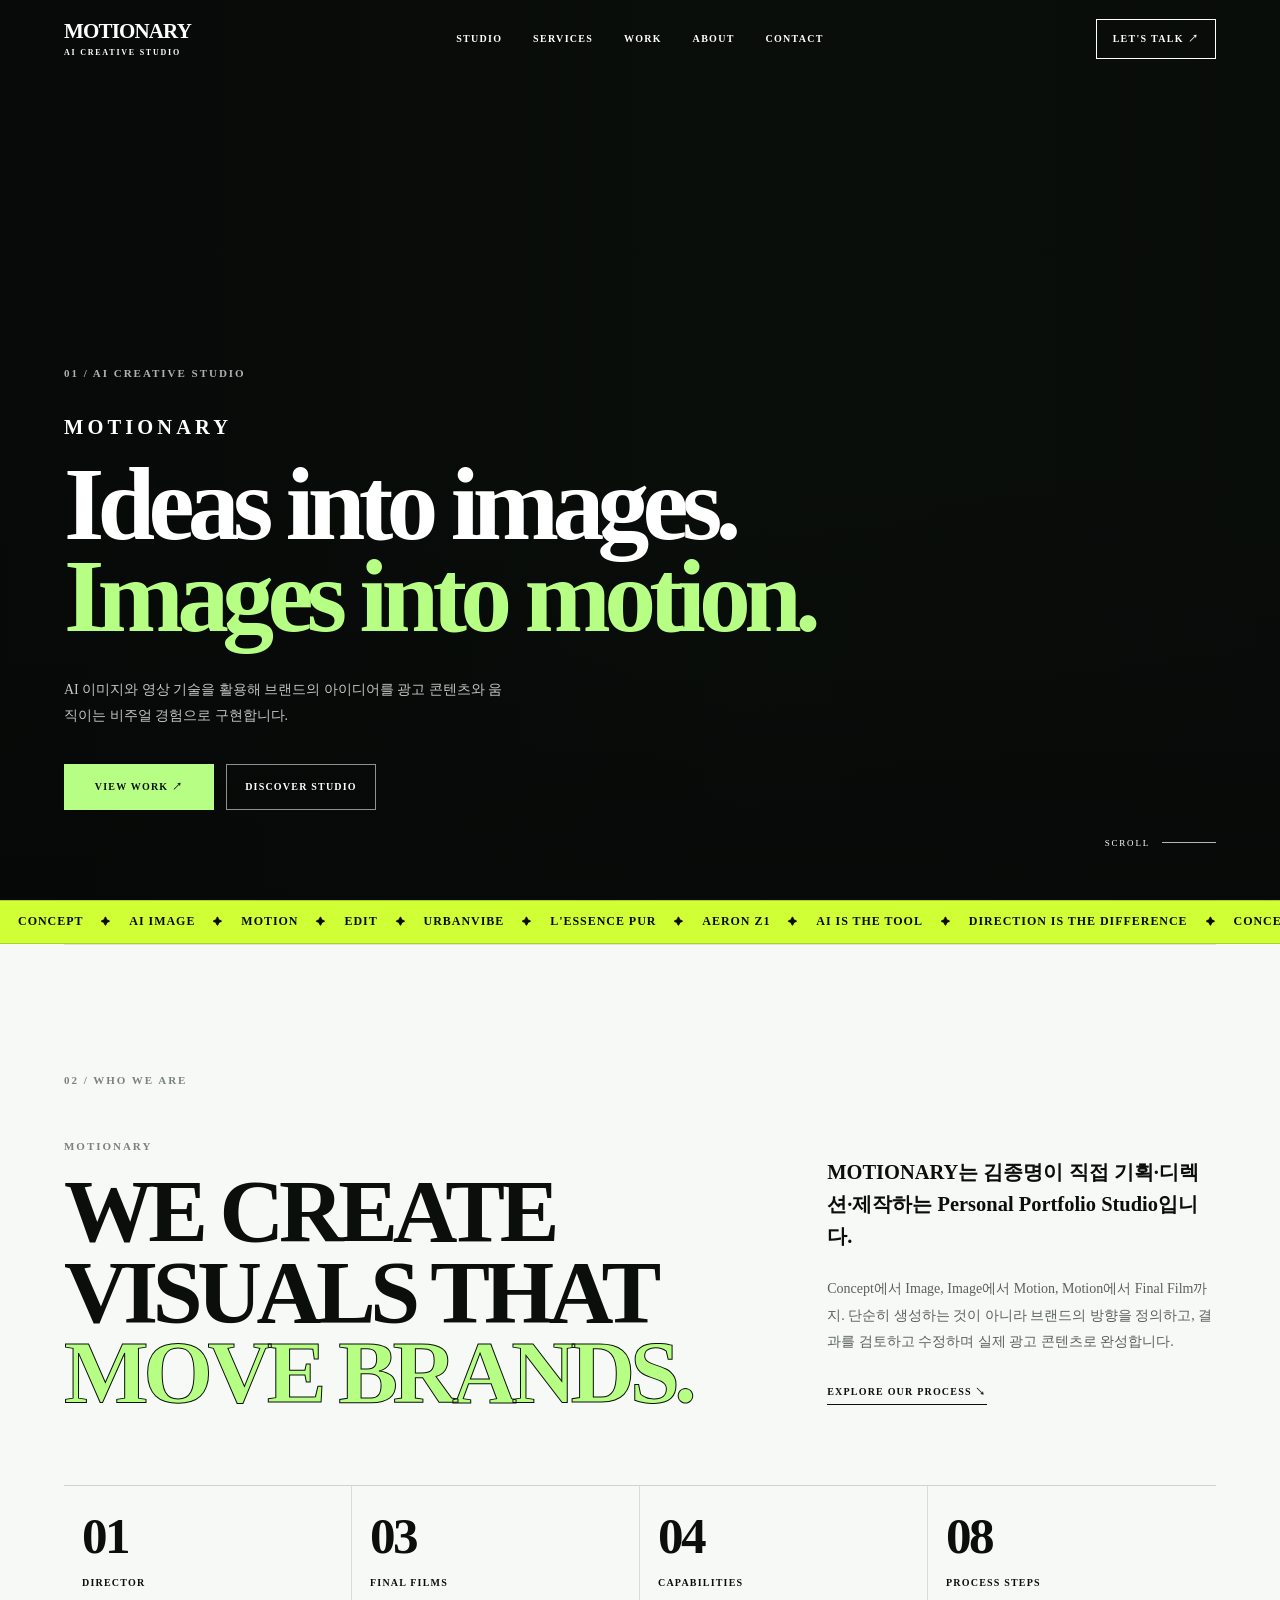
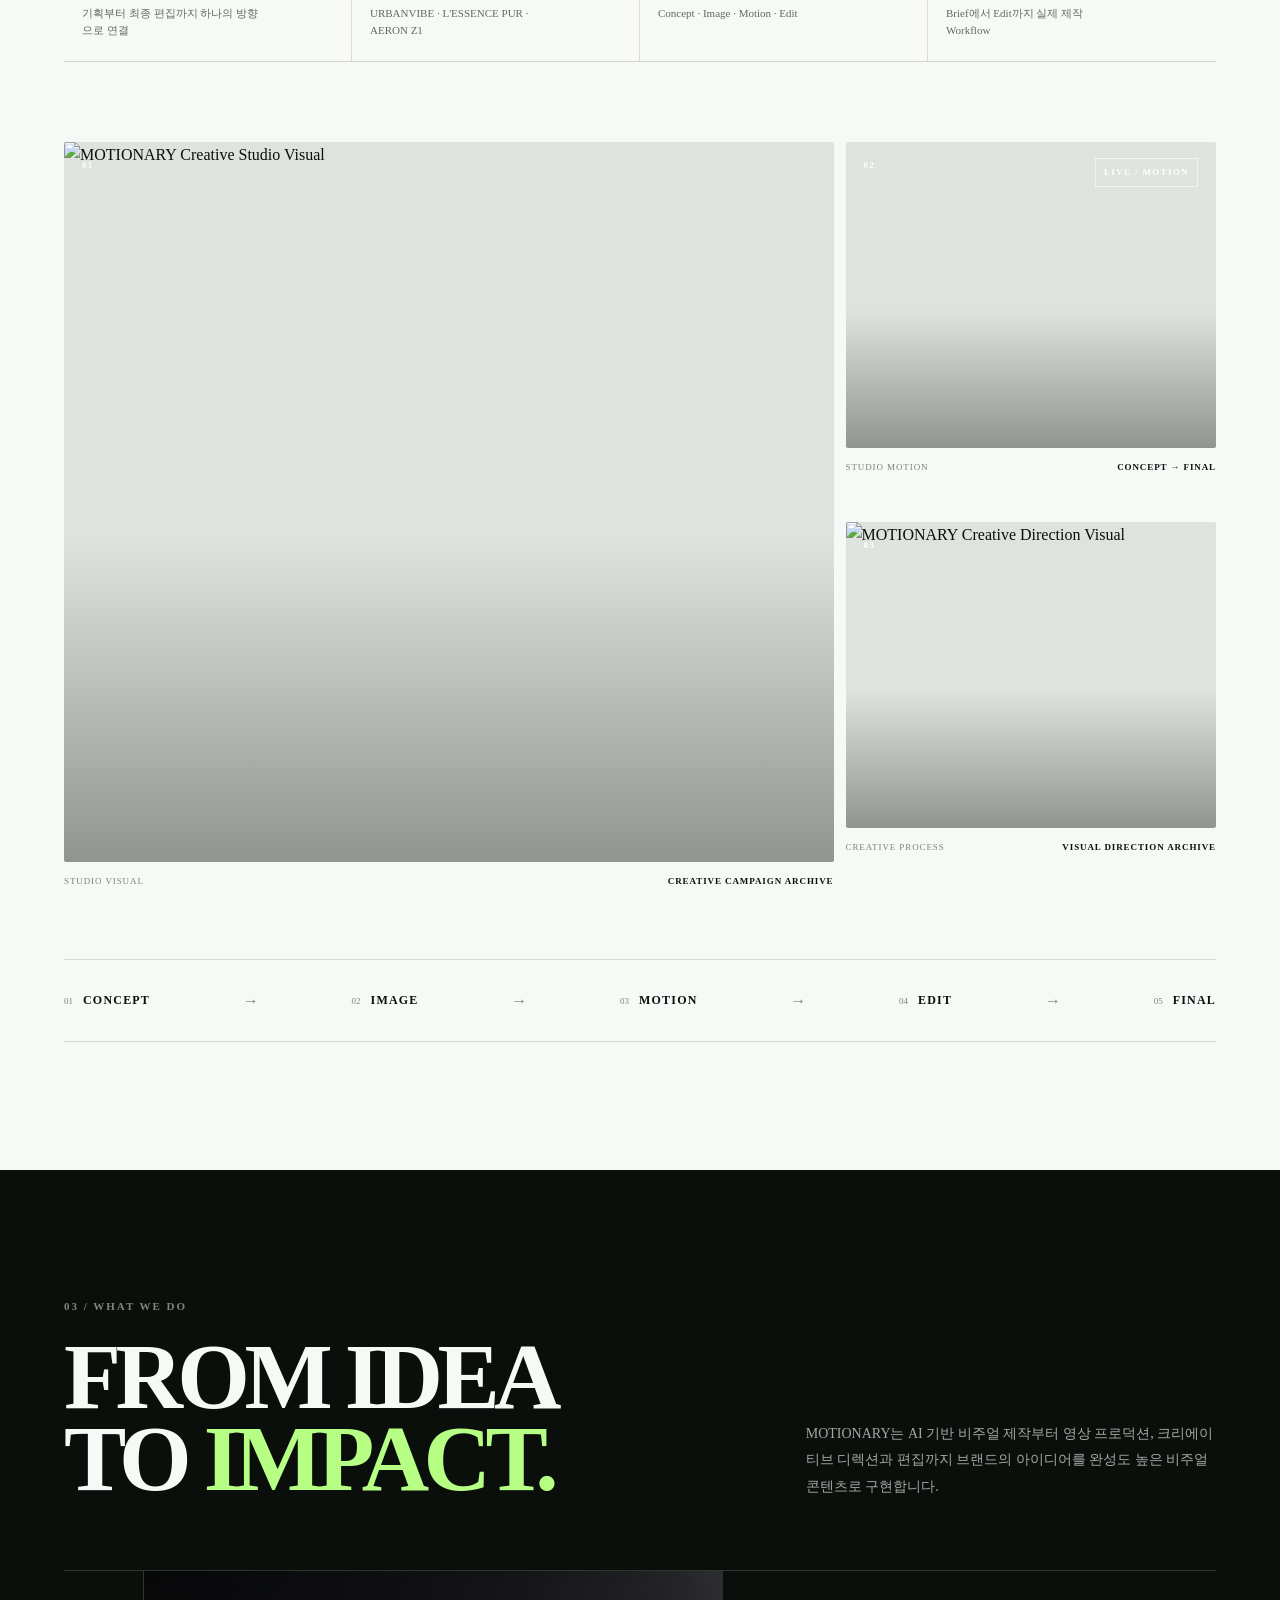
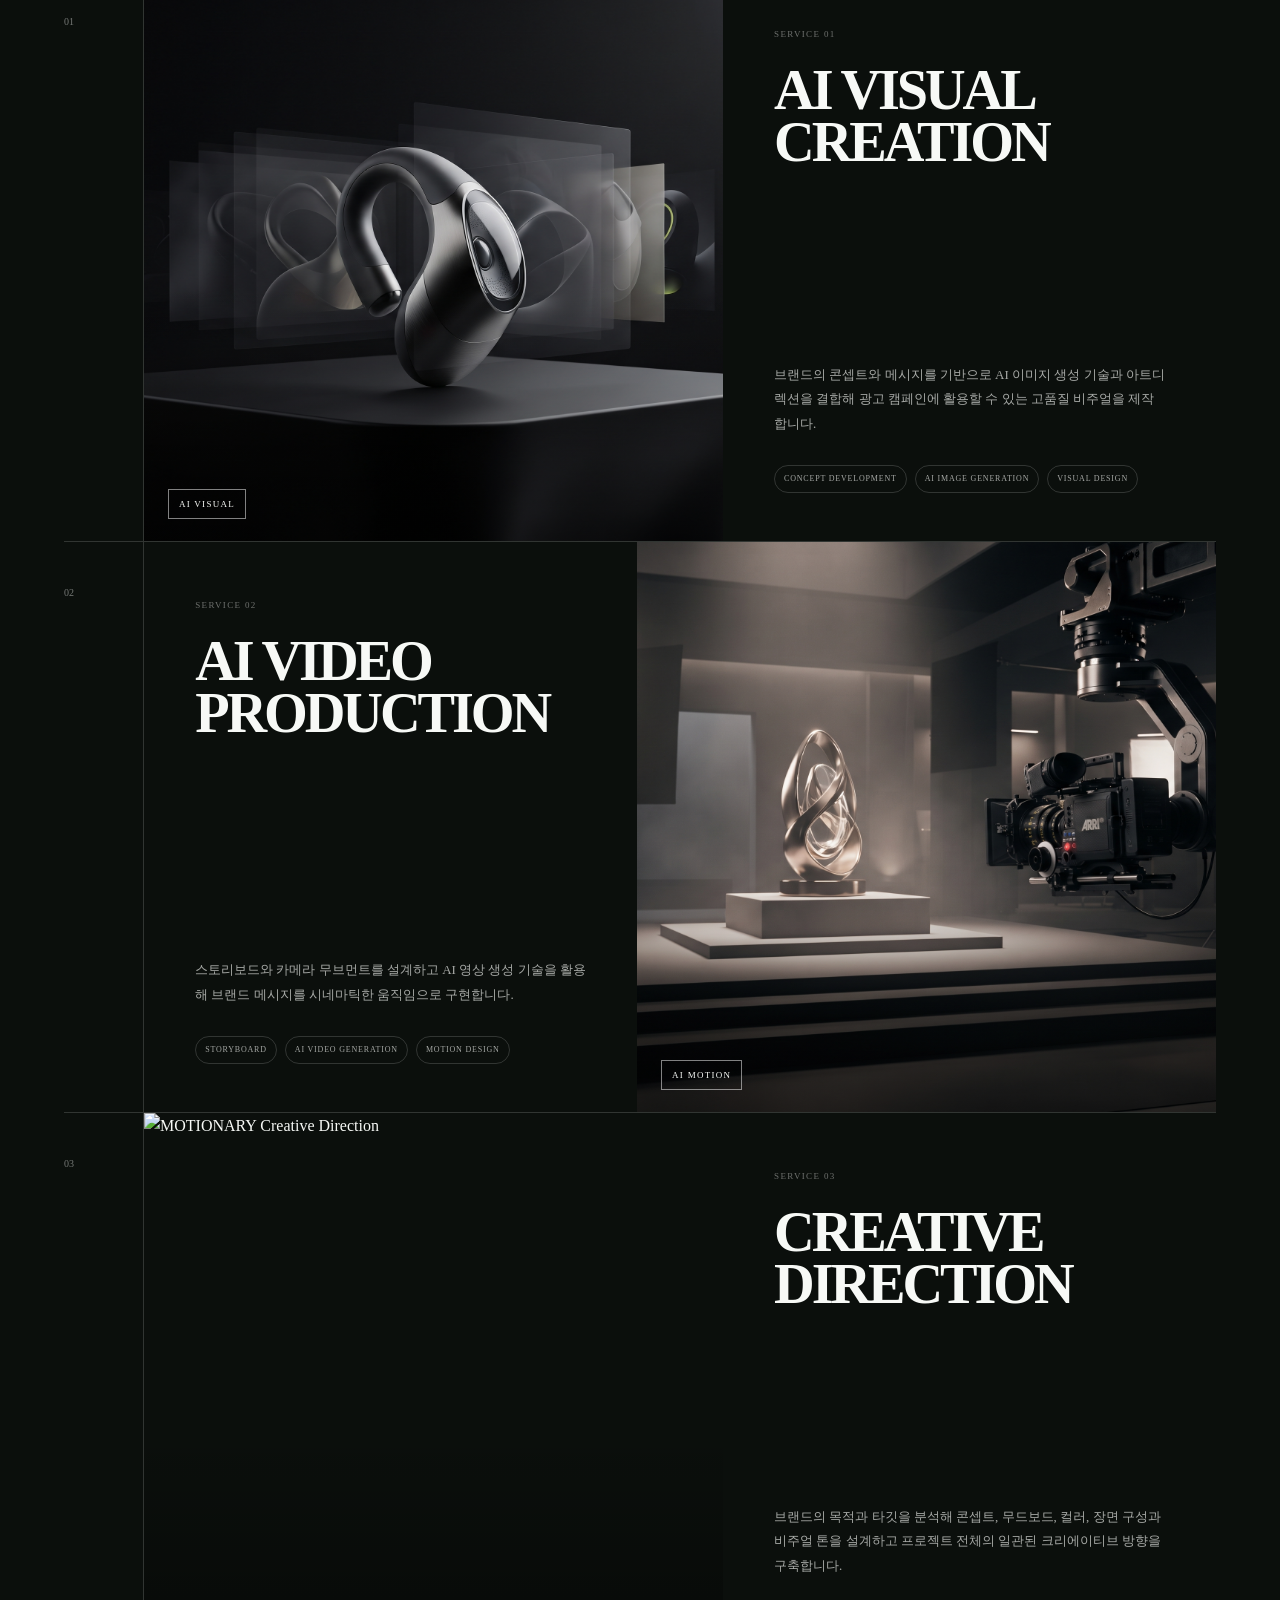
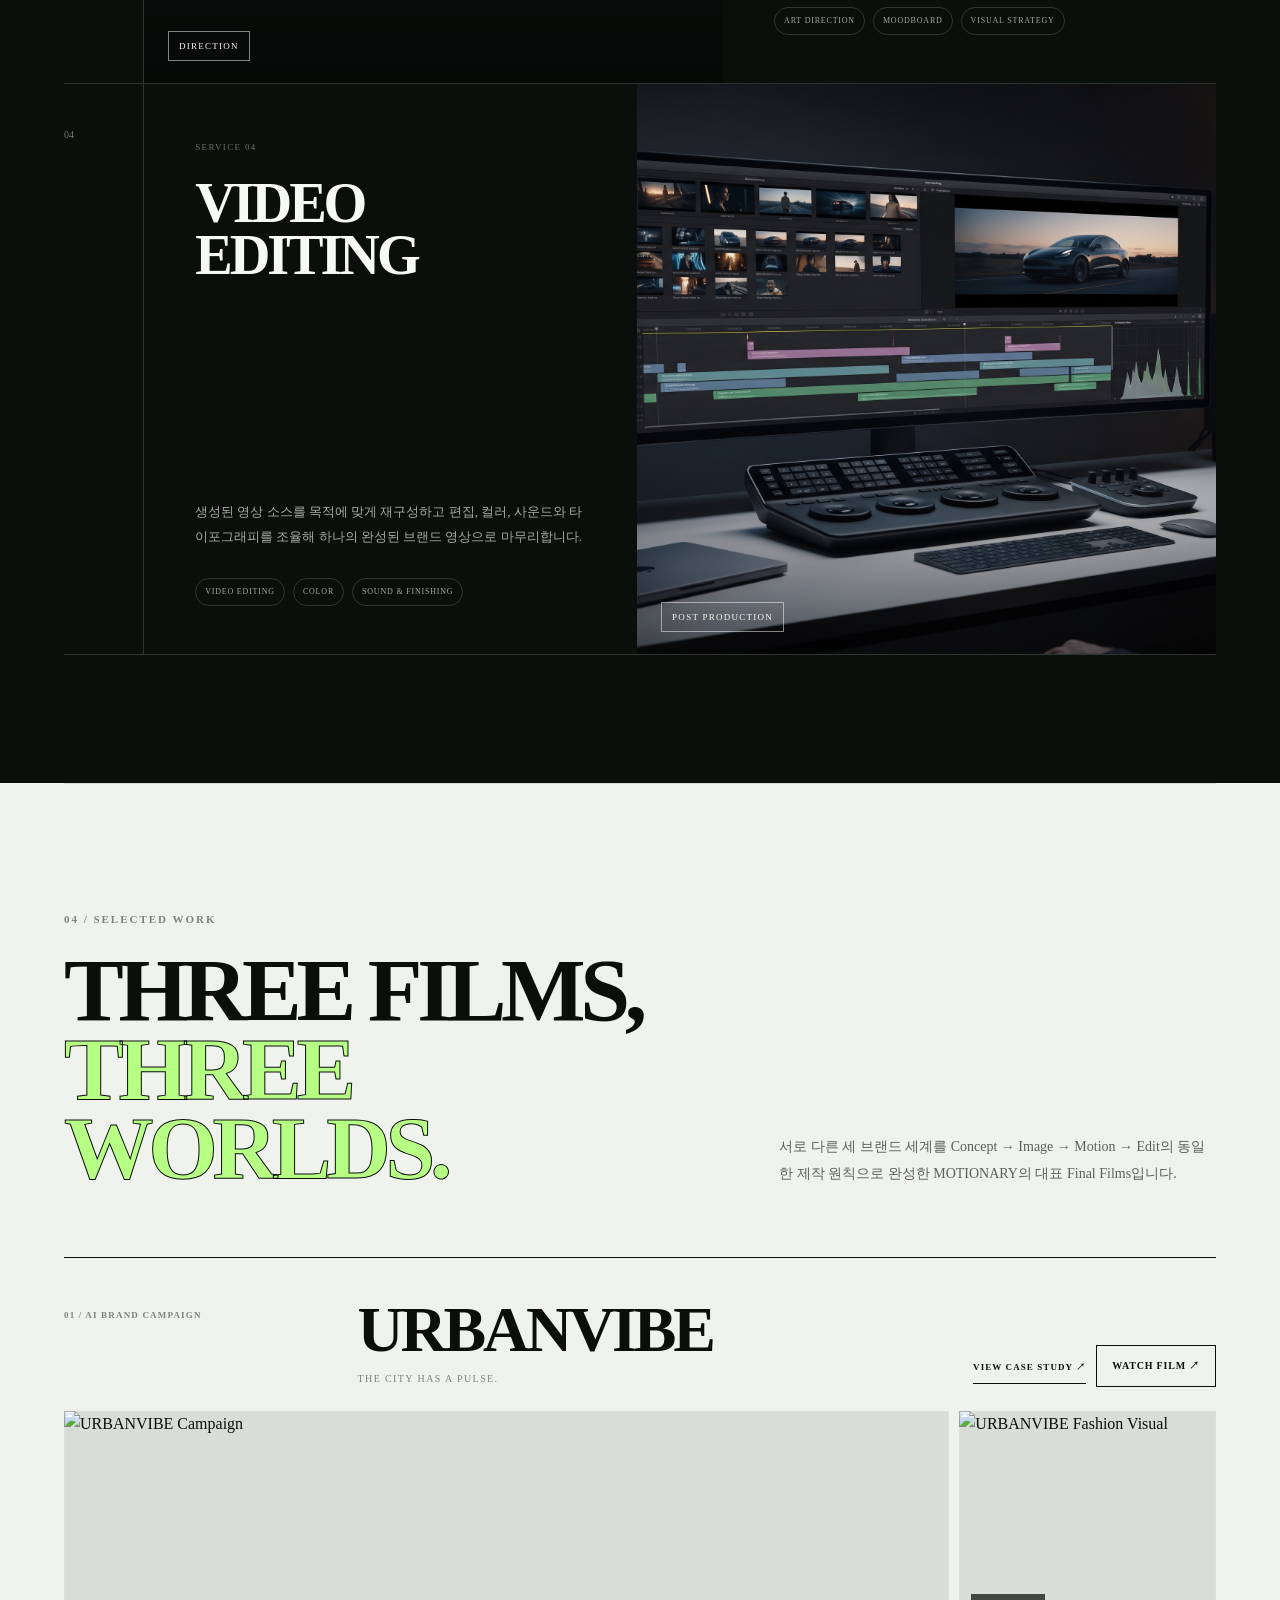
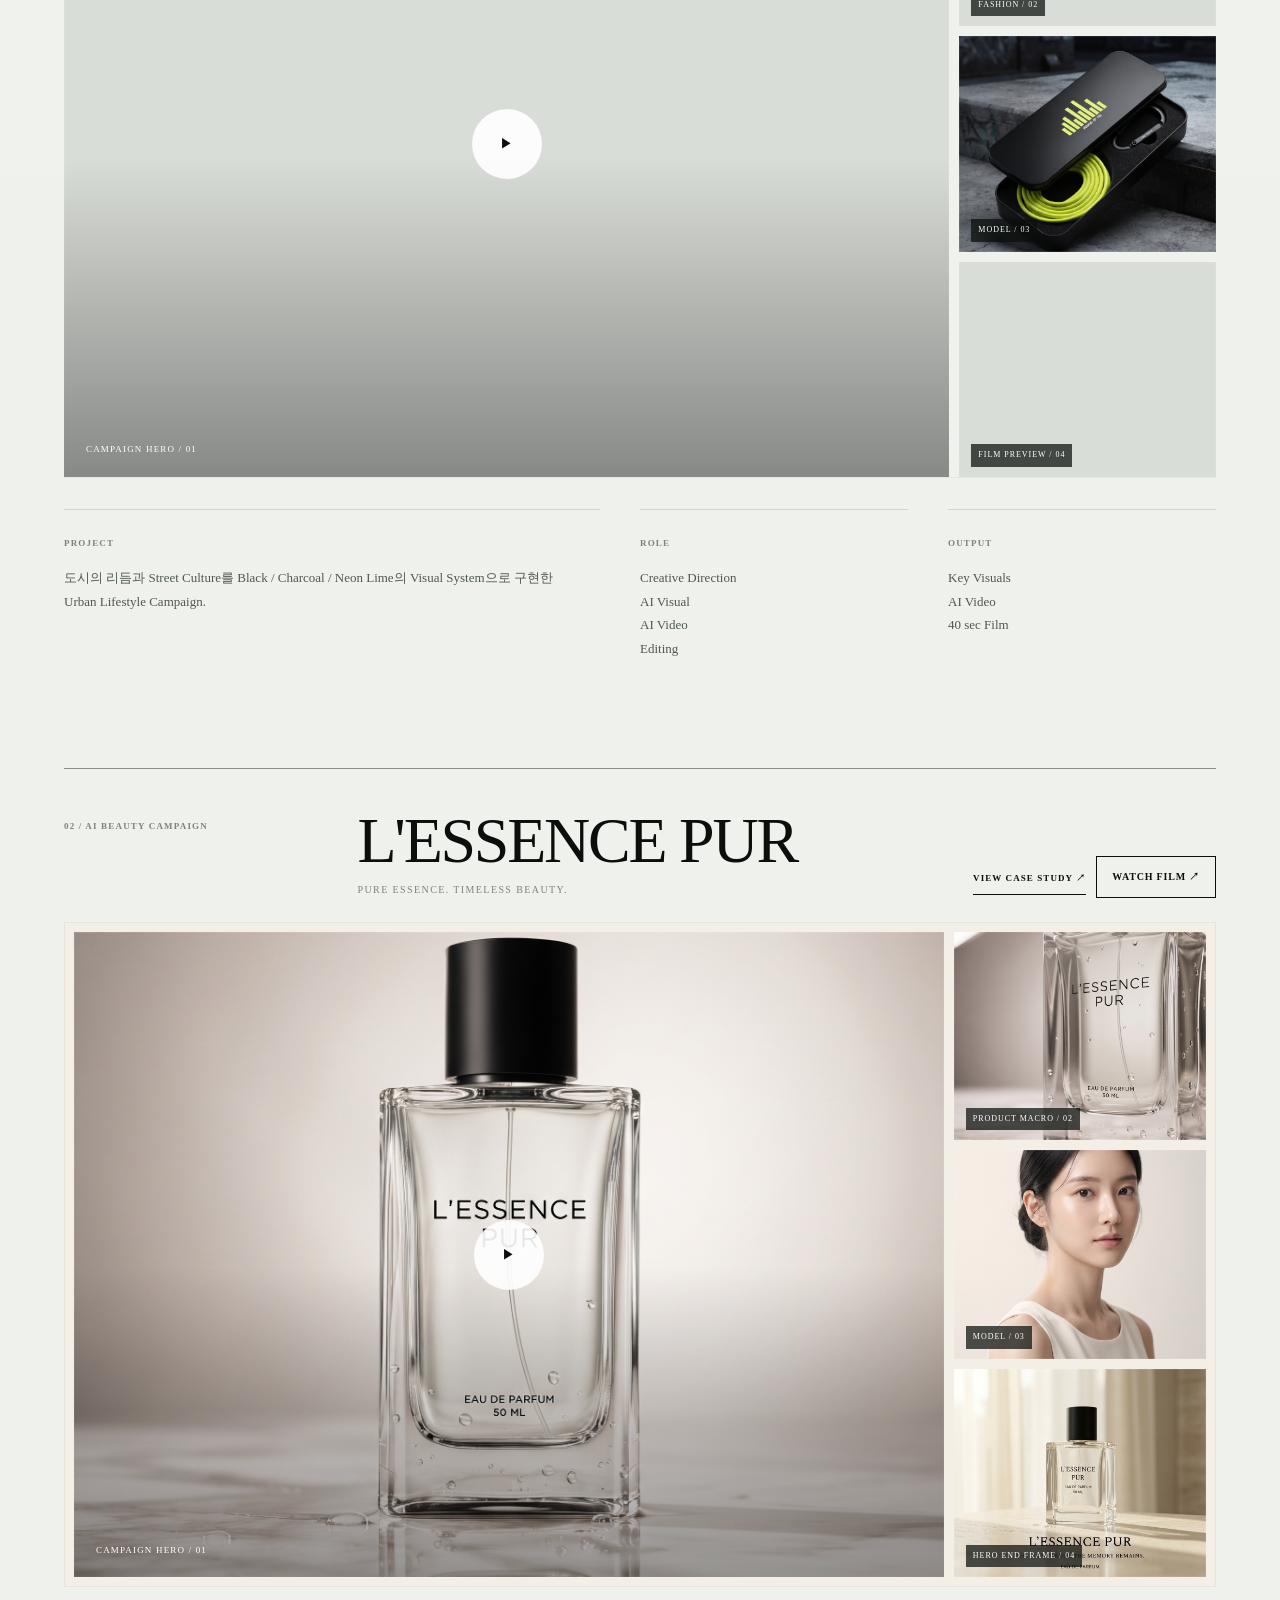
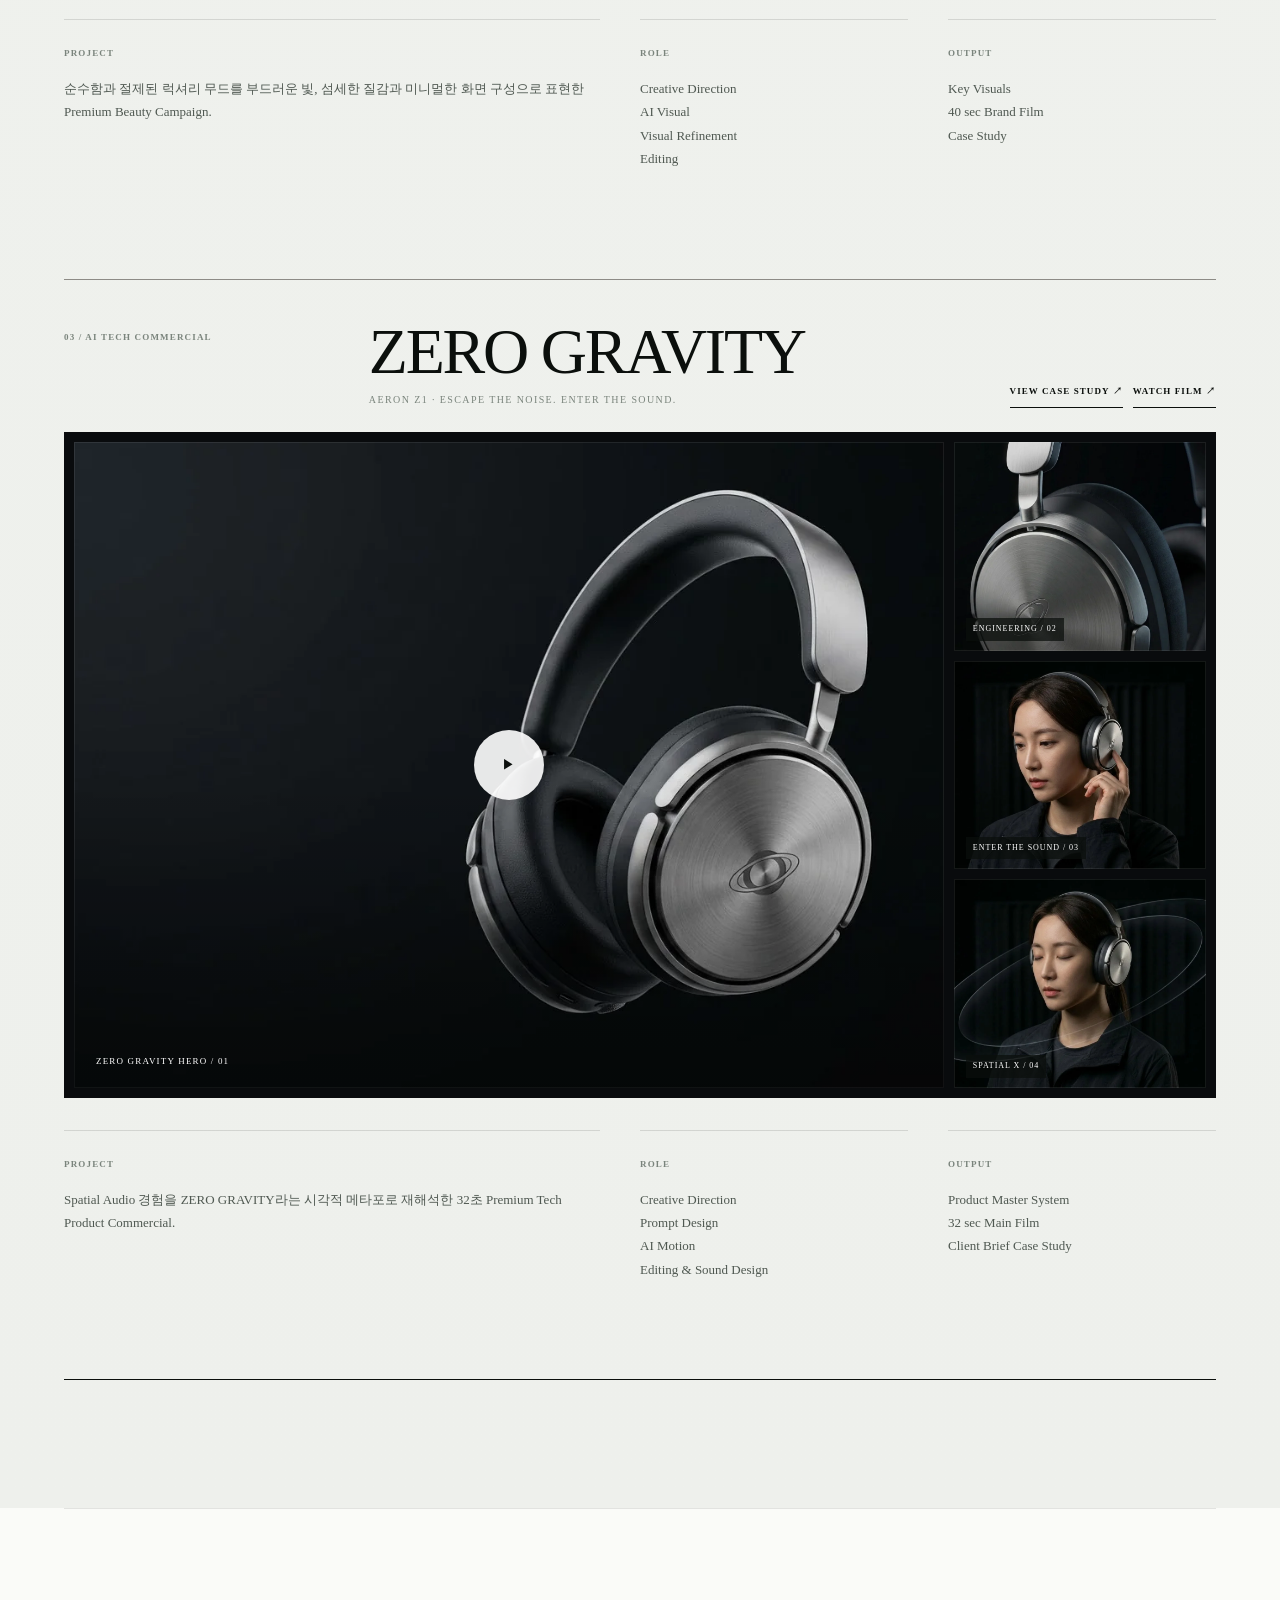
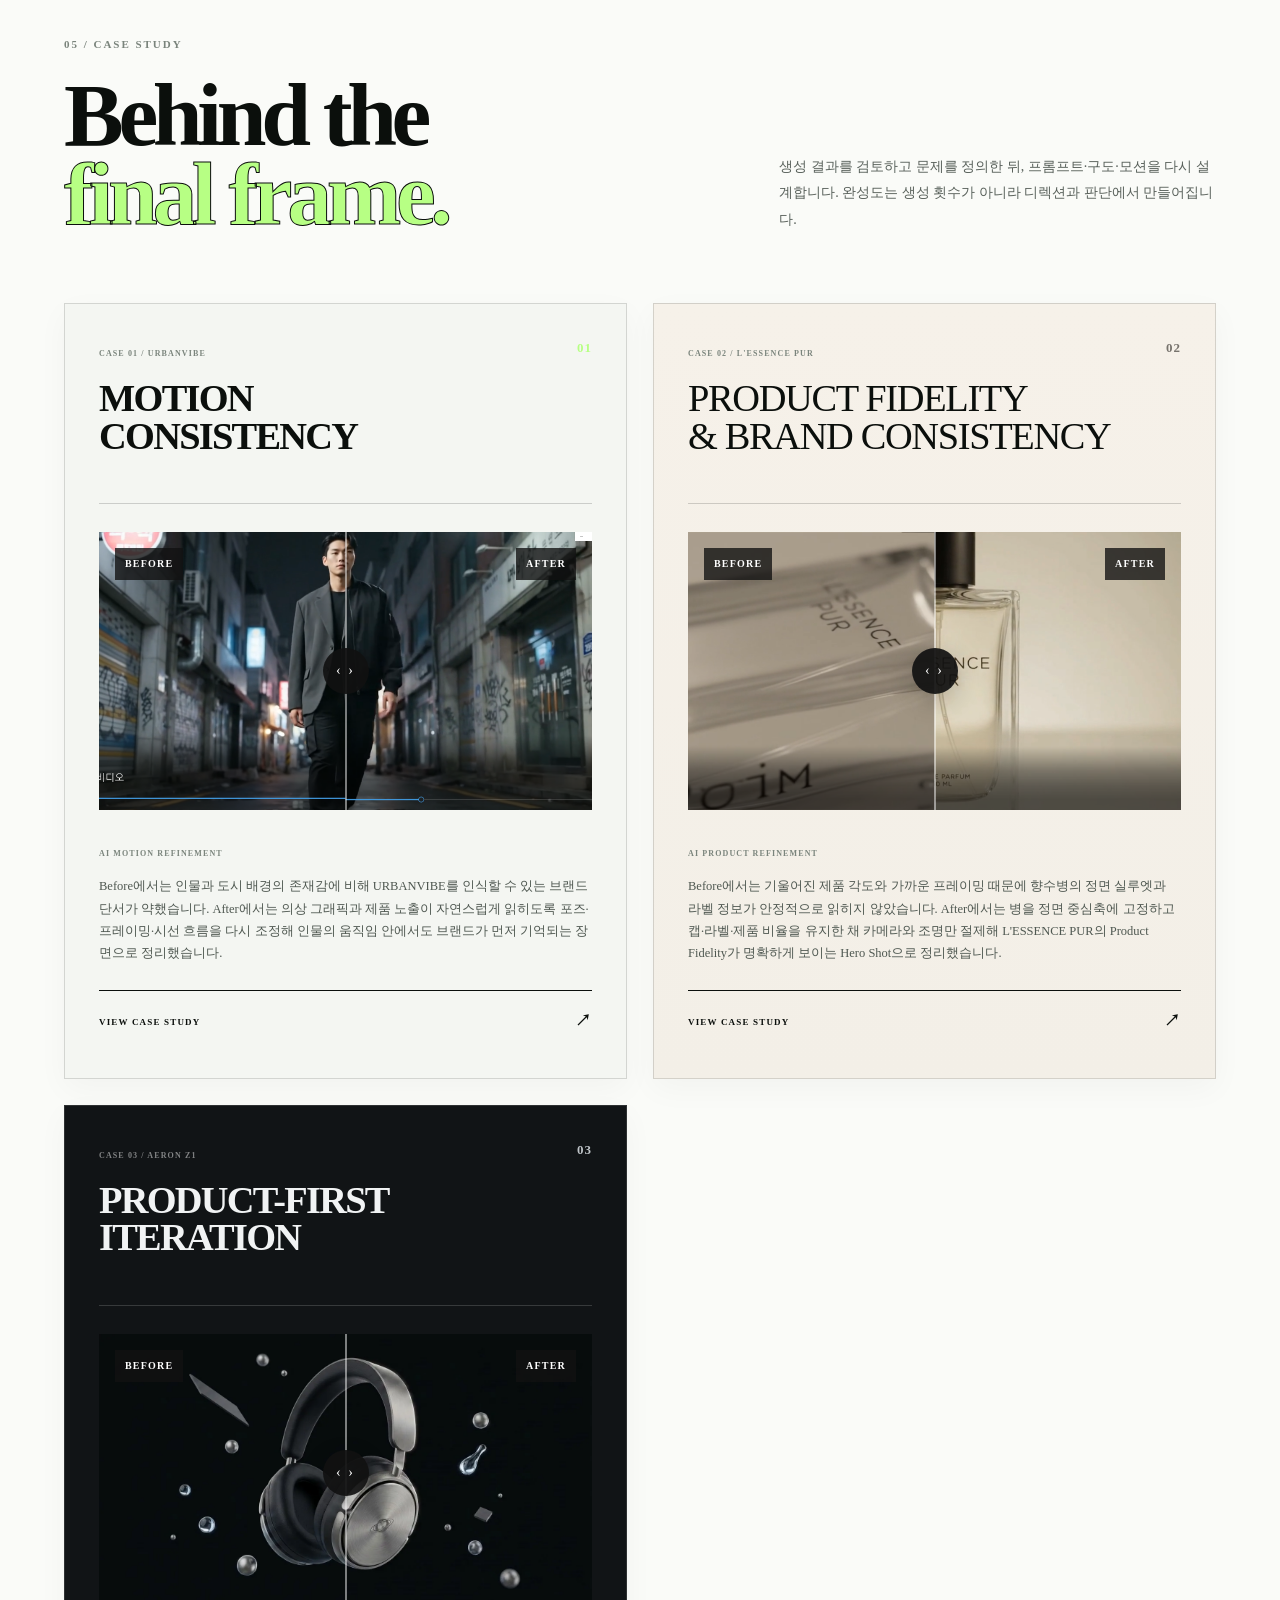
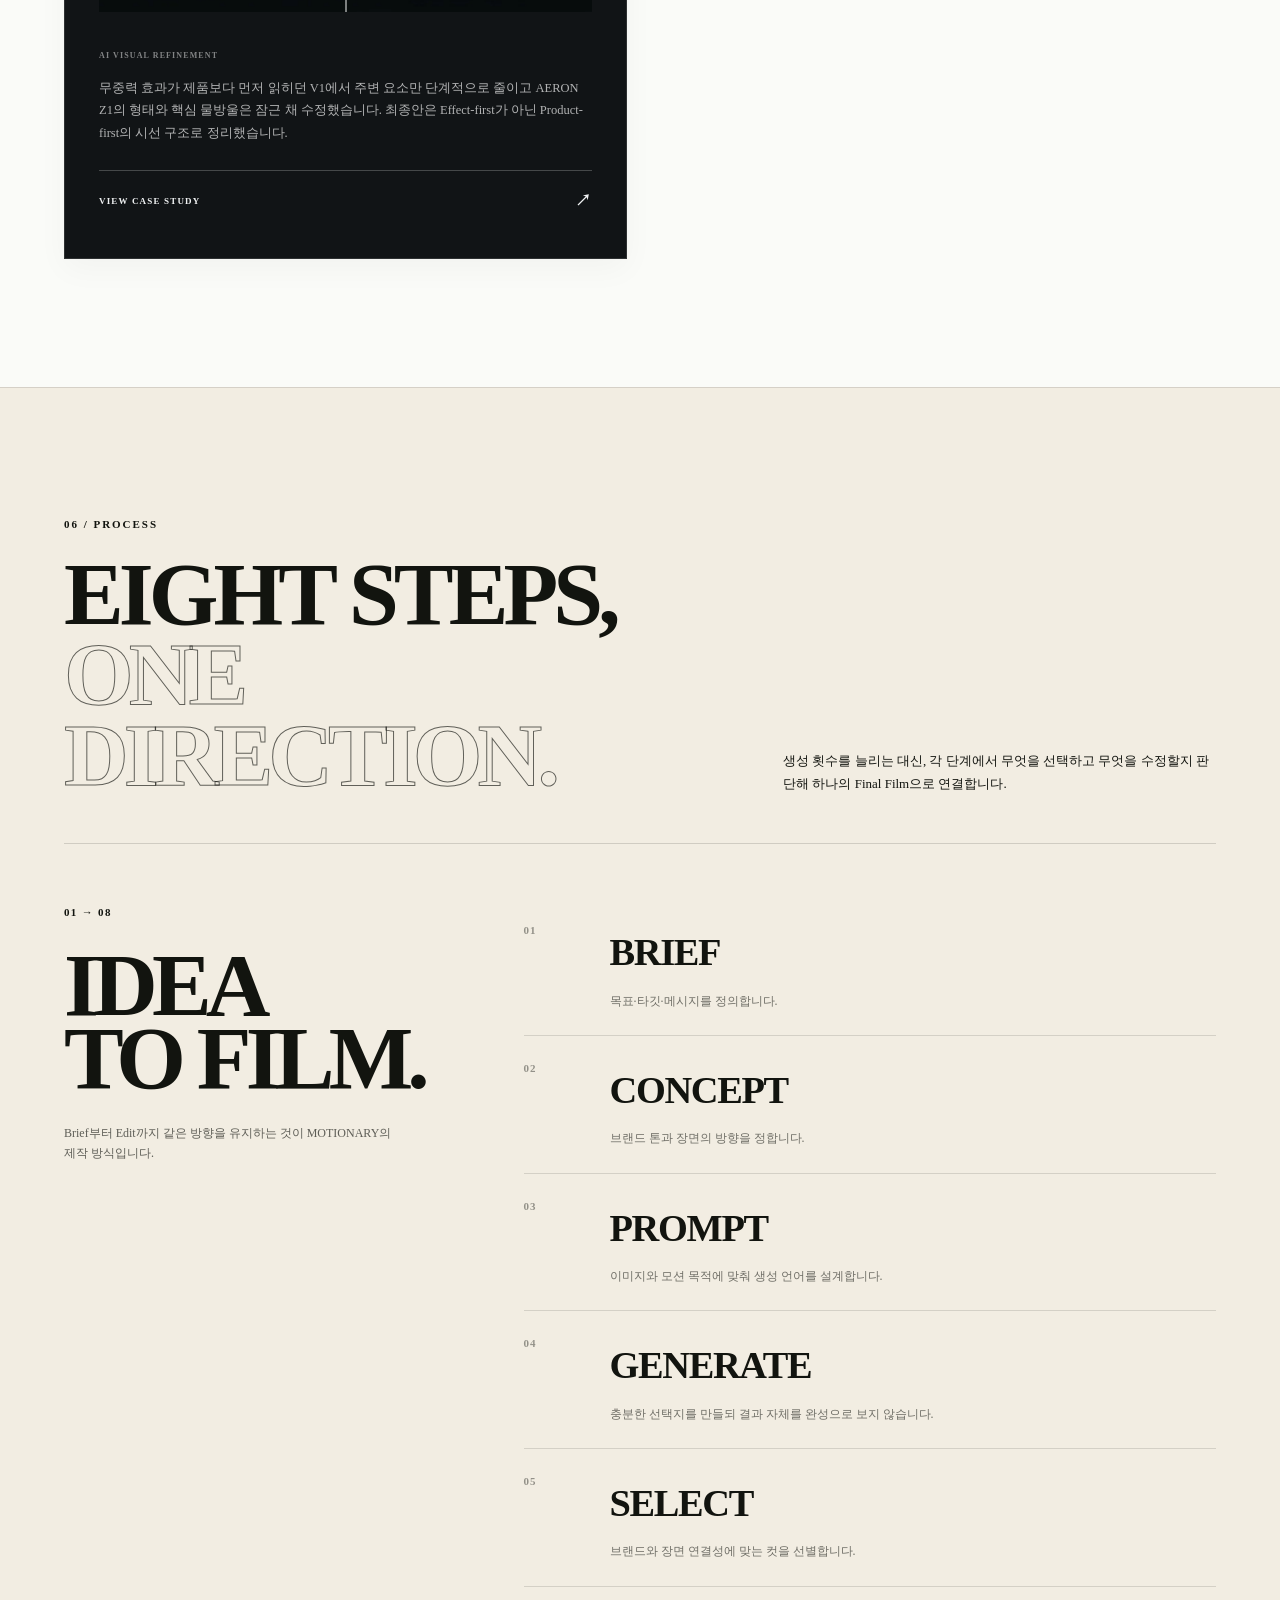
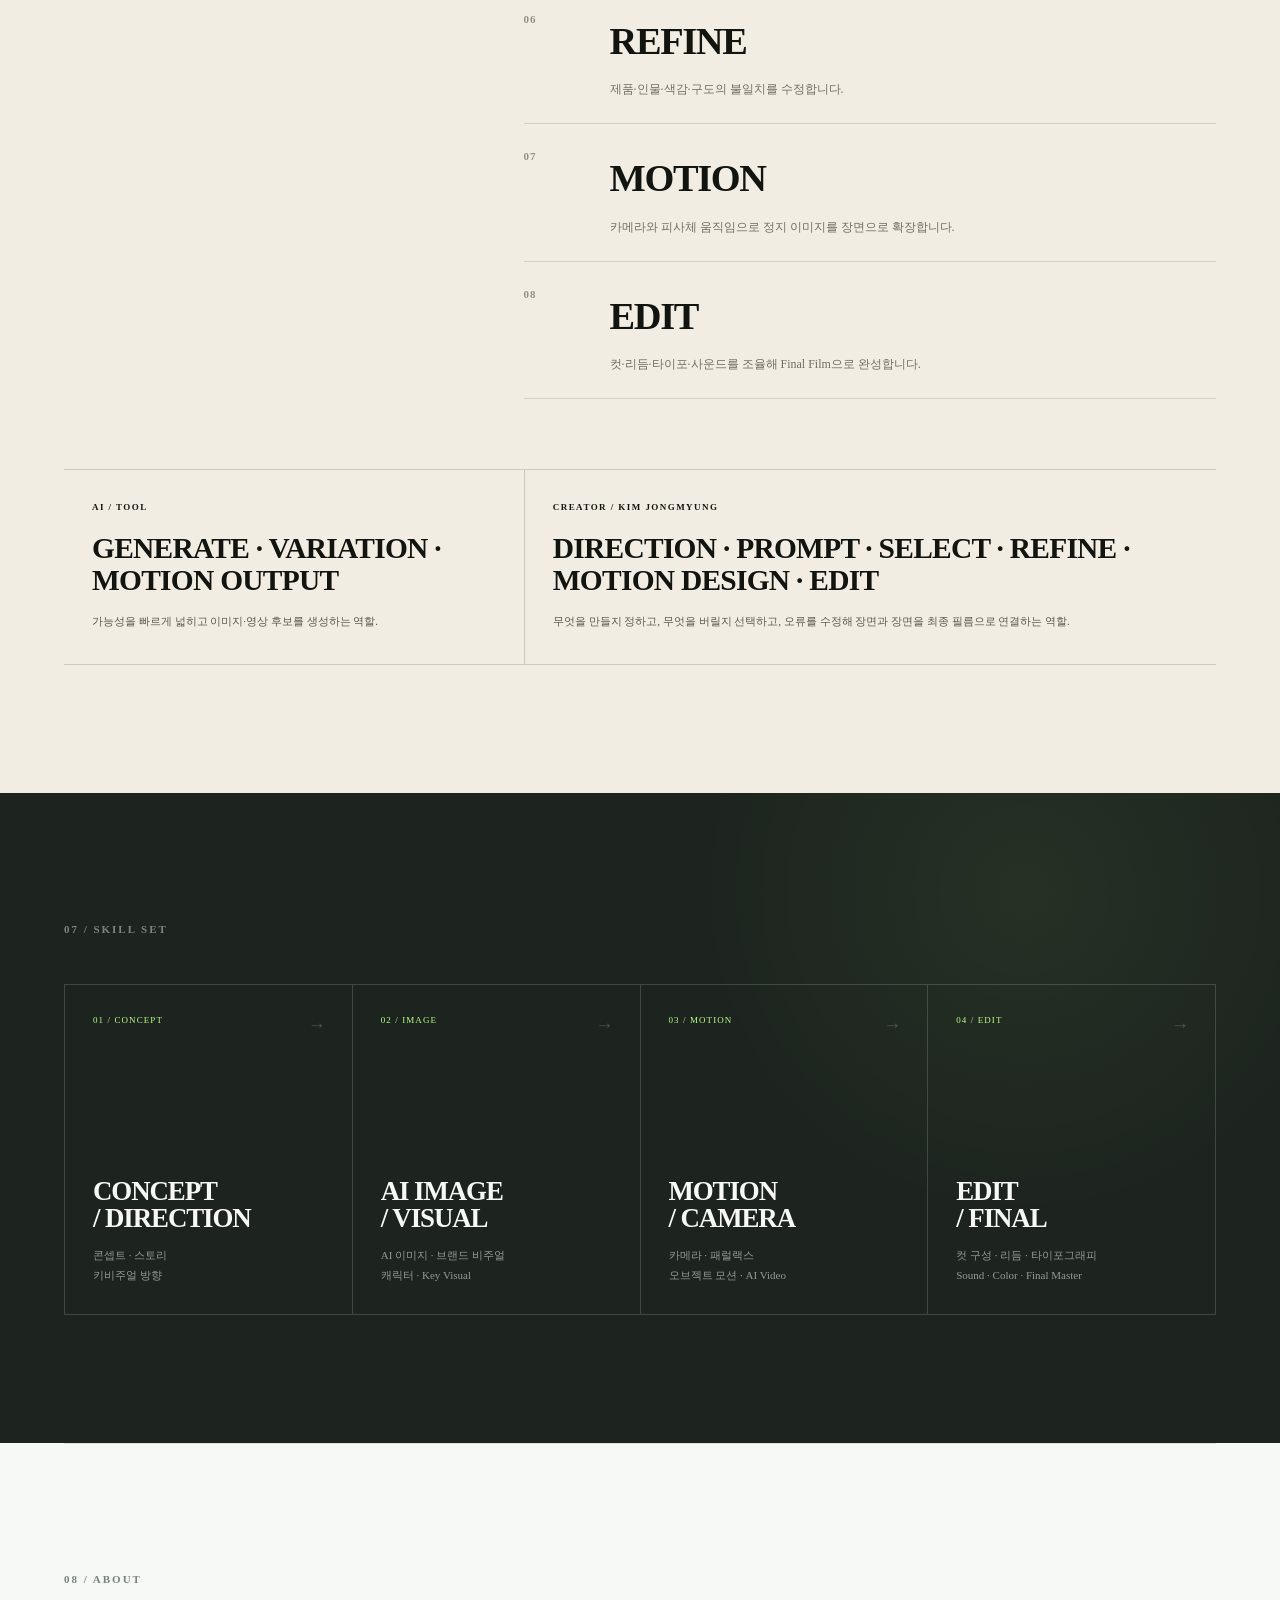
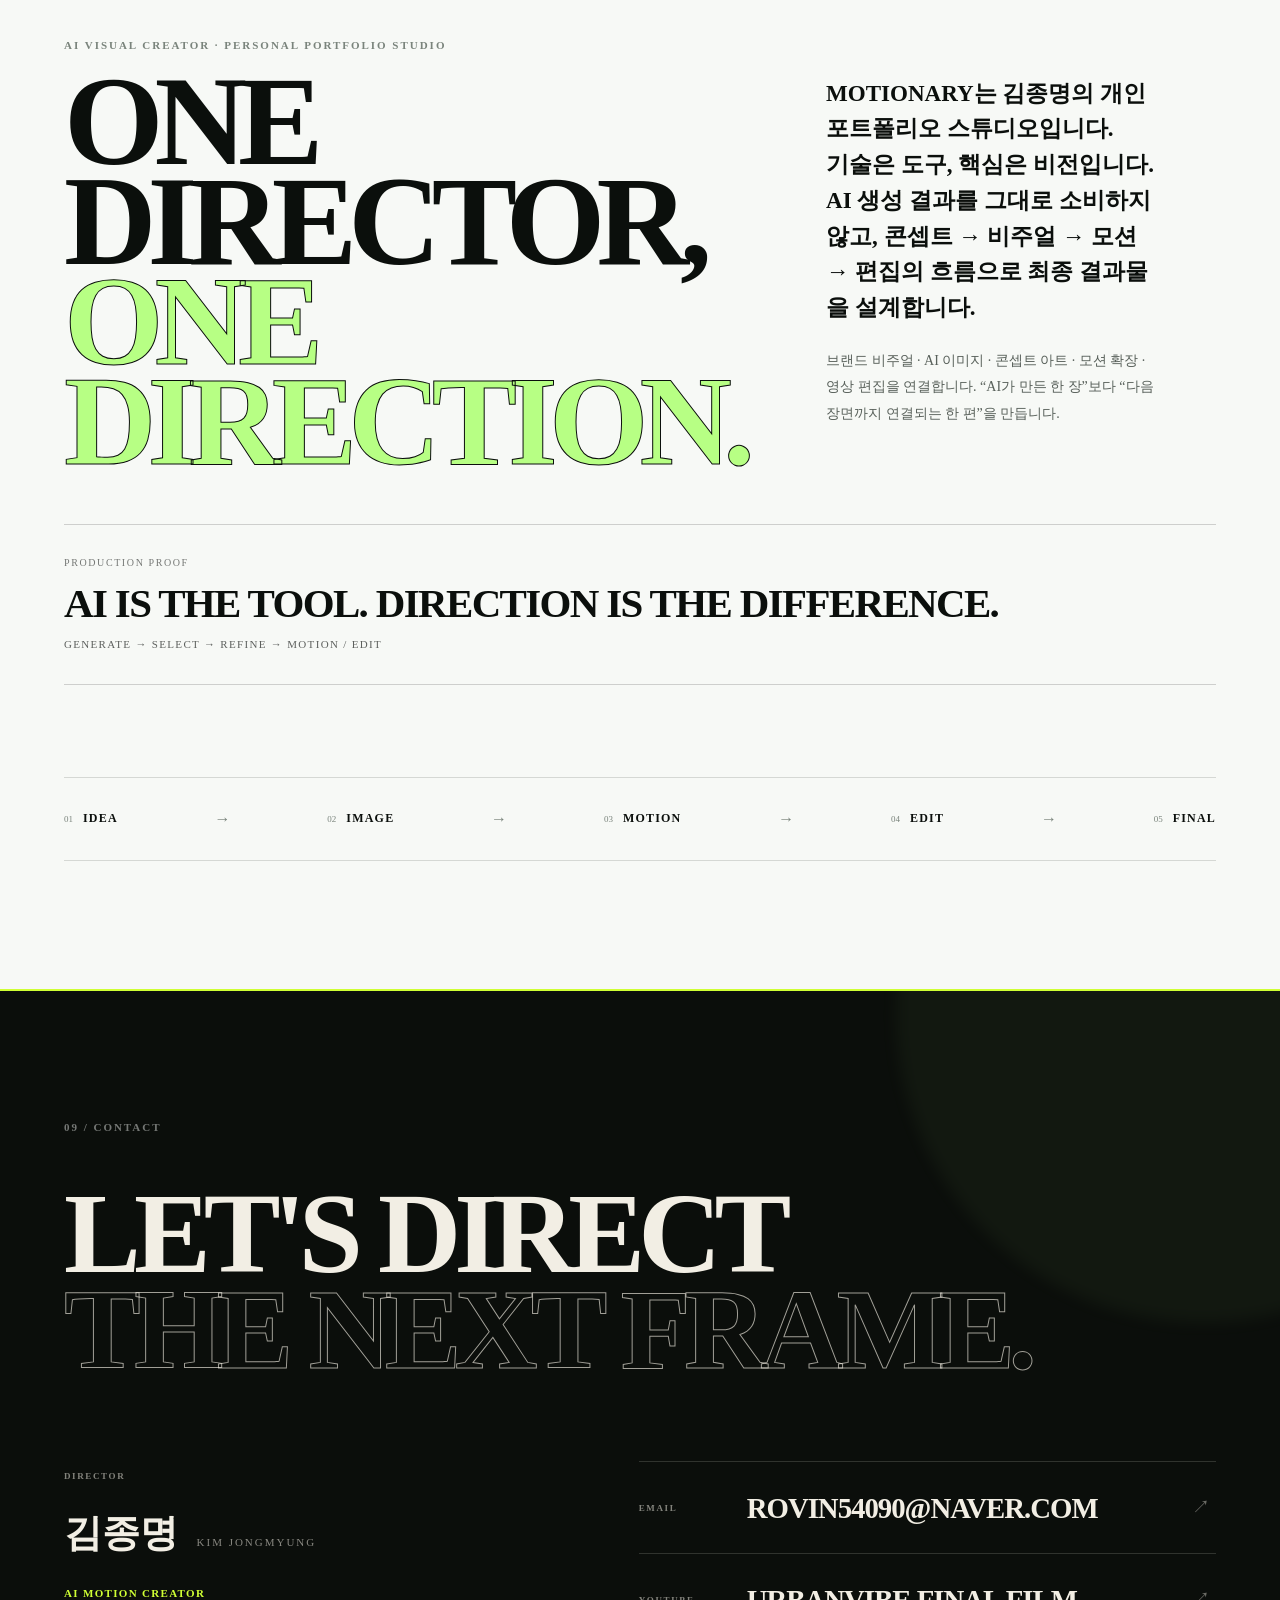
==== index.html @ 5ba82b08 "Add AERON Z1 case study to MOTIONARY" ====
<!DOCTYPE html>
<html lang="ko">

<head>
<script>document.documentElement.classList.add('js');</script>
    <meta charset="UTF-8">
    <meta name="viewport" content="width=device-width, initial-scale=1.0">

    <meta
        name="description"
        content="MOTIONARY AI Creative Studio — AI Visual, AI Video, Creative Direction and Video Editing."
    >

    <title>MOTIONARY | AI Creative Studio</title>

    <link rel="stylesheet" href="css/style.css">
</head>

<body>
<a class="skip-link" href="#selectedWork">본문 콘텐츠로 바로가기</a>


<!-- =========================================================
     HEADER
========================================================= -->

<header class="header" id="header">

    <div class="container header-inner">

        <a href="#home" class="logo">
            MOTIONARY
            <span>AI CREATIVE STUDIO</span>
        </a>


        <nav class="nav">

            <a href="#studio">STUDIO</a>
            <a href="#services">SERVICES</a>
            <a href="#projects">WORK</a>
            <a href="#about">ABOUT</a>
            <a href="#contact">CONTACT</a>

        </nav>


        <a
            href="mailto:rovin54090@naver.com"
            class="header-contact"
        >
            LET'S TALK ↗
        </a>

    </div>

</header>



<main>


<!-- =========================================================
     01 HERO
========================================================= -->

<section id="home" class="hero">

    <video
        class="hero-video"
        autoplay
        muted
        loop
        playsinline
        preload="auto"
    >

        <source
            src="videos/hero/hero-reel.mp4"
            type="video/mp4"
        >

    </video>


    <div class="hero-overlay"></div>


    <div class="container hero-content">

        <p class="section-number">
            01 / AI CREATIVE STUDIO
        </p>


        <h1>
            MOTIONARY
        </h1>


        <h2>
            Ideas into images.
            <br>

            <span>
                Images into motion.
            </span>
        </h2>


        <p class="hero-description">

            AI 이미지와 영상 기술을 활용해
            브랜드의 아이디어를 광고 콘텐츠와
            움직이는 비주얼 경험으로 구현합니다.

        </p>


        <div class="hero-buttons">

            <a href="#projects">
                VIEW WORK ↗
            </a>

            <a href="#studio">
                DISCOVER STUDIO
            </a>

        </div>

    </div>


    <div class="hero-scroll">

        SCROLL
        <span></span>

    </div>

</section>

<!-- =========================================================
     MOTIONARY DIRECTION TICKER
========================================================= -->
<div class="direction-ticker" aria-label="MOTIONARY creative direction keywords">
    <div class="direction-ticker-track">
        <span>CONCEPT</span><b>✦</b>
        <span>AI IMAGE</span><b>✦</b>
        <span>MOTION</span><b>✦</b>
        <span>EDIT</span><b>✦</b>
        <span>URBANVIBE</span><b>✦</b>
        <span>L'ESSENCE PUR</span><b>✦</b>
        <span>AERON Z1</span><b>✦</b>
        <span>AI IS THE TOOL</span><b>✦</b>
        <span>DIRECTION IS THE DIFFERENCE</span><b>✦</b>
        <span>CONCEPT</span><b>✦</b>
        <span>AI IMAGE</span><b>✦</b>
        <span>MOTION</span><b>✦</b>
        <span>EDIT</span><b>✦</b>
        <span>URBANVIBE</span><b>✦</b>
        <span>L'ESSENCE PUR</span><b>✦</b>
        <span>AERON Z1</span><b>✦</b>
        <span>AI IS THE TOOL</span><b>✦</b>
        <span>DIRECTION IS THE DIFFERENCE</span><b>✦</b>
    </div>
</div>



<!-- =========================================================
     02 WHO WE ARE
========================================================= -->

<section
    id="studio"
    class="studio-section reveal-section"
>

    <div class="container">

        <p class="section-number">
            02 / WHO WE ARE
        </p>


        <div class="studio-top">


            <div class="studio-heading">

                <p class="eyebrow">
                    MOTIONARY
                </p>


                <h2>
                    WE CREATE
                    <br>

                    VISUALS THAT
                    <br>

                    <span>
                        MOVE BRANDS.
                    </span>
                </h2>

            </div>



            <div class="studio-copy">

                <p class="studio-lead">

                    MOTIONARY는 김종명이 직접 기획·디렉션·제작하는
                    Personal Portfolio Studio입니다.

                </p>


                <p>

                    Concept에서 Image,
                    Image에서 Motion,
                    Motion에서 Final Film까지.

                    단순히 생성하는 것이 아니라
                    브랜드의 방향을 정의하고,
                    결과를 검토하고 수정하며
                    실제 광고 콘텐츠로 완성합니다.

                </p>


                <a
                    href="#services"
                    class="text-link"
                >
                    EXPLORE OUR PROCESS ↘
                </a>

            </div>

        </div>

        <div class="director-metrics" aria-label="MOTIONARY project facts">
            <div>
                <strong>01</strong>
                <span>DIRECTOR</span>
                <p>기획부터 최종 편집까지 하나의 방향으로 연결</p>
            </div>
            <div>
                <strong>03</strong>
                <span>FINAL FILMS</span>
                <p>URBANVIBE · L'ESSENCE PUR · AERON Z1</p>
            </div>
            <div>
                <strong>04</strong>
                <span>CAPABILITIES</span>
                <p>Concept · Image · Motion · Edit</p>
            </div>
            <div>
                <strong>08</strong>
                <span>PROCESS STEPS</span>
                <p>Brief에서 Edit까지 실제 제작 Workflow</p>
            </div>
        </div>



        <!-- =================================================
             MOTIONARY STUDIO VISUAL
        ================================================== -->

        <div class="studio-showcase">


            <!-- VISUAL 01 -->

            <figure class="studio-showcase-main">

                <div class="studio-media-wrap">

                    <img
                        src="images/motionary/motionary-studio-visual-01.png"
                        alt="MOTIONARY Creative Studio Visual"
                     decoding="async">


                    <div class="studio-media-shade"></div>


                    <span class="studio-media-number">
                        01
                    </span>

                </div>


                <figcaption>

                    <span>
                        STUDIO VISUAL
                    </span>

                    <strong>
                        CREATIVE CAMPAIGN ARCHIVE
                    </strong>

                </figcaption>

            </figure>



            <!-- RIGHT COLUMN -->

            <div class="studio-showcase-side">


                <!-- MOTION LOOP -->

                <figure class="studio-loop-card">

                    <div class="studio-media-wrap">

                        <video
                            class="autoplay-when-visible"
                            muted
                            loop
                            playsinline
                            preload="metadata"
                        >

                            <source
                                src="videos/motionary/motionary-studio-loop.mp4"
                                type="video/mp4"
                            >

                        </video>


                        <div class="studio-media-shade"></div>


                        <span class="studio-media-number">
                            02
                        </span>


                        <span class="loop-badge">
                            LIVE / MOTION
                        </span>

                    </div>


                    <figcaption>

                        <span>
                            STUDIO MOTION
                        </span>

                        <strong>
                            CONCEPT → FINAL
                        </strong>

                    </figcaption>

                </figure>



                <!-- VISUAL 02 -->

                <figure class="studio-archive-card">

                    <div class="studio-media-wrap">

                        <img
                            src="images/motionary/motionary-studio-visual-02.png"
                            alt="MOTIONARY Creative Direction Visual"
                         decoding="async">


                        <div class="studio-media-shade"></div>


                        <span class="studio-media-number">
                            03
                        </span>

                    </div>


                    <figcaption>

                        <span>
                            CREATIVE PROCESS
                        </span>

                        <strong>
                            VISUAL DIRECTION ARCHIVE
                        </strong>

                    </figcaption>

                </figure>


            </div>

        </div>



        <!-- PROCESS -->

        <div class="studio-process-line">

            <div>
                <span>01</span>
                <strong>CONCEPT</strong>
            </div>

            <b>→</b>

            <div>
                <span>02</span>
                <strong>IMAGE</strong>
            </div>

            <b>→</b>

            <div>
                <span>03</span>
                <strong>MOTION</strong>
            </div>

            <b>→</b>

            <div>
                <span>04</span>
                <strong>EDIT</strong>
            </div>

            <b>→</b>

            <div>
                <span>05</span>
                <strong>FINAL</strong>
            </div>

        </div>

    </div>

</section>



<!-- =========================================================
     03 WHAT WE DO
========================================================= -->

<!-- =====================================================
     WHAT WE DO
===================================================== -->
<section class="services-section reveal-section" id="services">

    <div class="services-container">

        <!-- SECTION HEADER -->
        <div class="services-header">
            <div class="services-header-left">
                <span class="section-kicker">03 / WHAT WE DO</span>

                <h2 class="services-title">
                    FROM IDEA<br>
                    TO <span>IMPACT.</span>
                </h2>
            </div>

            <div class="services-header-right">
                <p>
                    MOTIONARY는 AI 기반 비주얼 제작부터 영상 프로덕션,
                    크리에이티브 디렉션과 편집까지 브랜드의 아이디어를
                    완성도 높은 비주얼 콘텐츠로 구현합니다.
                </p>
            </div>
        </div>


        <!-- SERVICE 01 -->
        <article class="service-project">

            <div class="service-number">
                <span>01</span>
            </div>

            <div class="service-media">
                <img
                    src="images/motionary/services/motionary-service-ai-visual.png"
                    alt="MOTIONARY AI Visual Creation"
                    loading="lazy"
                 decoding="async">

                <div class="service-media-overlay"></div>

                <span class="service-tag">
                    AI VISUAL
                </span>
            </div>

            <div class="service-content">

                <div class="service-content-top">
                    <span class="service-index">SERVICE 01</span>

                    <h3>
                        AI VISUAL<br>
                        CREATION
                    </h3>
                </div>

                <div class="service-content-bottom">
                    <p>
                        브랜드의 콘셉트와 메시지를 기반으로
                        AI 이미지 생성 기술과 아트디렉션을 결합해
                        광고 캠페인에 활용할 수 있는
                        고품질 비주얼을 제작합니다.
                    </p>

                    <div class="service-meta">
                        <span>CONCEPT DEVELOPMENT</span>
                        <span>AI IMAGE GENERATION</span>
                        <span>VISUAL DESIGN</span>
                    </div>
                </div>

            </div>

        </article>


        <!-- SERVICE 02 -->
        <article class="service-project service-project-reverse">

            <div class="service-number">
                <span>02</span>
            </div>

            <div class="service-media">
                <img
                    src="images/motionary/services/motionary-service-ai-video.png"
                    alt="MOTIONARY AI Video Production"
                    loading="lazy"
                 decoding="async">

                <div class="service-media-overlay"></div>

                <span class="service-tag">
                    AI MOTION
                </span>
            </div>

            <div class="service-content">

                <div class="service-content-top">
                    <span class="service-index">SERVICE 02</span>

                    <h3>
                        AI VIDEO<br>
                        PRODUCTION
                    </h3>
                </div>

                <div class="service-content-bottom">
                    <p>
                        스토리보드와 카메라 무브먼트를 설계하고
                        AI 영상 생성 기술을 활용해 브랜드 메시지를
                        시네마틱한 움직임으로 구현합니다.
                    </p>

                    <div class="service-meta">
                        <span>STORYBOARD</span>
                        <span>AI VIDEO GENERATION</span>
                        <span>MOTION DESIGN</span>
                    </div>
                </div>

            </div>

        </article>


        <!-- SERVICE 03 -->
        <article class="service-project">

            <div class="service-number">
                <span>03</span>
            </div>

            <div class="service-media">
                <img
                    src="images/motionary/services/motionary-service-creative-direction.png"
                    alt="MOTIONARY Creative Direction"
                    loading="lazy"
                 decoding="async">

                <div class="service-media-overlay"></div>

                <span class="service-tag">
                    DIRECTION
                </span>
            </div>

            <div class="service-content">

                <div class="service-content-top">
                    <span class="service-index">SERVICE 03</span>

                    <h3>
                        CREATIVE<br>
                        DIRECTION
                    </h3>
                </div>

                <div class="service-content-bottom">
                    <p>
                        브랜드의 목적과 타깃을 분석해 콘셉트,
                        무드보드, 컬러, 장면 구성과 비주얼 톤을 설계하고
                        프로젝트 전체의 일관된 크리에이티브 방향을 구축합니다.
                    </p>

                    <div class="service-meta">
                        <span>ART DIRECTION</span>
                        <span>MOODBOARD</span>
                        <span>VISUAL STRATEGY</span>
                    </div>
                </div>

            </div>

        </article>


        <!-- SERVICE 04 -->
        <article class="service-project service-project-reverse">

            <div class="service-number">
                <span>04</span>
            </div>

            <div class="service-media">
                <img
                    src="images/motionary/services/motionary-service-video-editing.png"
                    alt="MOTIONARY Video Editing"
                    loading="lazy"
                 decoding="async">

                <div class="service-media-overlay"></div>

                <span class="service-tag">
                    POST PRODUCTION
                </span>
            </div>

            <div class="service-content">

                <div class="service-content-top">
                    <span class="service-index">SERVICE 04</span>

                    <h3>
                        VIDEO<br>
                        EDITING
                    </h3>
                </div>

                <div class="service-content-bottom">
                    <p>
                        생성된 영상 소스를 목적에 맞게 재구성하고
                        편집, 컬러, 사운드와 타이포그래피를 조율해
                        하나의 완성된 브랜드 영상으로 마무리합니다.
                    </p>

                    <div class="service-meta">
                        <span>VIDEO EDITING</span>
                        <span>COLOR</span>
                        <span>SOUND & FINISHING</span>
                    </div>
                </div>

            </div>

        </article>

    </div>

</section>



<!-- =========================================================
     04 SELECTED WORK
========================================================= -->

<section
    id="projects"
    class="work-section reveal-section"
>

    <div class="container">


        <div class="section-heading-split">

            <div>

                <p class="section-number">
                    04 / SELECTED WORK
                </p>


                <h2>
                    THREE FILMS,
                    <br>
                    <span>THREE WORLDS.</span>
                </h2>

            </div>


            <p>

                서로 다른 세 브랜드 세계를
                Concept → Image → Motion → Edit의 동일한 제작 원칙으로 완성한
                MOTIONARY의 대표 Final Films입니다.

            </p>

        </div>



        <div class="work-project-head">

            <span>
                01 / AI BRAND CAMPAIGN
            </span>


            <div>

                <h3>
                    URBANVIBE
                </h3>

                <p>
                    THE CITY HAS A PULSE.
                </p>

            </div>


            <div class="work-head-actions">
                <button
                    id="openUrbanvibe"
                    type="button"
                >
                    VIEW CASE STUDY ↗
                </button>
                <a href="https://youtu.be/nkpzI4wU9T4" target="_blank" rel="noopener noreferrer">
                    WATCH FILM ↗
                </a>
            </div>

        </div>



        <div class="work-showcase">


            <div
                class="work-main"
                id="openUrbanvibeHero"
            >

                <video class="work-hover-preview" muted loop playsinline preload="none"
                    poster="images/urbanvibe/image06.png" aria-hidden="true">
                    <source src="videos/urbanvibe/urbanvibe-final.mp4" type="video/mp4">
                </video>

                <img
                    src="images/urbanvibe/image06.png"
                    alt="URBANVIBE Campaign"
                 decoding="async">


                <div class="work-media-overlay"></div>


                <button
                    type="button"
                    class="work-play"
                    aria-label="URBANVIBE Case Study 열기"
                >
                    ▶
                </button>


                <span>
                    CAMPAIGN HERO / 01
                </span>

            </div>



            <div class="work-side">


                <figure>

                    <img
                        src="images/urbanvibe/image04.png"
                        alt="URBANVIBE Fashion Visual"
                     decoding="async">

                    <figcaption>
                        FASHION / 02
                    </figcaption>

                </figure>



                <figure>

                    <img
                        src="images/urbanvibe/image05.png"
                        alt="URBANVIBE Product Visual"
                     decoding="async">

                    <figcaption>
                        MODEL / 03
                    </figcaption>

                </figure>



                <figure>

                    <video
                        class="autoplay-when-visible"
                        muted
                        loop
                        playsinline
                        preload="metadata"
                    >

                        <source
                            src="videos/urbanvibe/urbanvibe-final.mp4"
                            type="video/mp4"
                        >

                    </video>


                    <figcaption>
                        FILM PREVIEW / 04
                    </figcaption>

                </figure>


            </div>

        </div>



        <div class="work-info">

            <div>

                <span>
                    PROJECT
                </span>

                <p>

                    도시의 리듬과 Street Culture를
                    Black / Charcoal / Neon Lime의
                    Visual System으로 구현한
                    Urban Lifestyle Campaign.

                </p>

            </div>


            <div>

                <span>
                    ROLE
                </span>

                <p>
                    Creative Direction
                    <br>
                    AI Visual
                    <br>
                    AI Video
                    <br>
                    Editing
                </p>

            </div>


            <div>

                <span>
                    OUTPUT
                </span>

                <p>
                    Key Visuals
                    <br>
                    AI Video
                    <br>
                    40 sec Film
                </p>

            </div>

        </div>



        <!-- =====================================================
             SELECTED WORK 02 / L'ESSENCE PUR
        ====================================================== -->

        <div class="work-project-head">

            <span>
                02 / AI BEAUTY CAMPAIGN
            </span>


            <div>

                <h3>
                    L'ESSENCE PUR
                </h3>

                <p>
                    PURE ESSENCE. TIMELESS BEAUTY.
                </p>

            </div>


            <div class="work-head-actions">
                <button
                    id="openLessence"
                    type="button"
                >
                    VIEW CASE STUDY ↗
                </button>
                <a href="https://youtu.be/yOemb1EMfEk" target="_blank" rel="noopener noreferrer">
                    WATCH FILM ↗
                </a>
            </div>

        </div>



        <div class="work-showcase">


            <div
                class="work-main"
                id="openLessenceHero"
            >

                <video class="work-hover-preview" muted loop playsinline preload="none"
                    poster="images/lessence/lessence-image-01.png" aria-hidden="true">
                    <source src="videos/lessence/lessence-final-film.mp4" type="video/mp4">
                </video>

                <img
                    src="images/lessence/lessence-image-01.png"
                    alt="L'ESSENCE PUR Campaign"
                    loading="lazy"
                 decoding="async">


                <div class="work-media-overlay"></div>


                <button
                    type="button"
                    class="work-play"
                    aria-label="L'ESSENCE PUR Case Study 열기"
                >
                    ▶
                </button>


                <span>
                    CAMPAIGN HERO / 01
                </span>

            </div>



            <div class="work-side">


                <figure>

                    <img
                        src="images/lessence/lessence-image-02.png"
                        alt="L'ESSENCE PUR Product Macro"
                        loading="lazy"
                     decoding="async">

                    <figcaption>
                        PRODUCT MACRO / 02
                    </figcaption>

                </figure>



                <figure>

                    <img
                        src="images/lessence/lessence-image-03.png"
                        alt="L'ESSENCE PUR Model Master"
                        loading="lazy"
                     decoding="async">

                    <figcaption>
                        MODEL / 03
                    </figcaption>

                </figure>



                <figure>

                    <img
                        src="images/lessence/lessence-image-07.jpeg"
                        alt="L'ESSENCE PUR Hero End Frame"
                        loading="lazy"
                     decoding="async">

                    <figcaption>
                        HERO END FRAME / 04
                    </figcaption>

                </figure>


            </div>

        </div>



        <div class="work-info">

            <div>

                <span>
                    PROJECT
                </span>

                <p>

                    순수함과 절제된 럭셔리 무드를
                    부드러운 빛, 섬세한 질감과
                    미니멀한 화면 구성으로 표현한
                    Premium Beauty Campaign.

                </p>

            </div>


            <div>

                <span>
                    ROLE
                </span>

                <p>
                    Creative Direction
                    <br>
                    AI Visual
                    <br>
                    Visual Refinement
                    <br>
                    Editing
                </p>

            </div>


            <div>

                <span>
                    OUTPUT
                </span>

                <p>
                    Key Visuals
                    <br>
                    40 sec Brand Film
                    <br>
                    Case Study
                </p>

            </div>

        </div>

        <!-- =====================================================
             SELECTED WORK 03 / AERON Z1
        ====================================================== -->

        <div class="work-project-head aeron-work-head">

            <span>
                03 / AI TECH COMMERCIAL
            </span>

            <div>
                <h3>ZERO GRAVITY</h3>
                <p>AERON Z1 · ESCAPE THE NOISE. ENTER THE SOUND.</p>
            </div>

            <div class="work-head-actions">
                <button id="openAeron" type="button">
                    VIEW CASE STUDY ↗
                </button>
                <button id="openAeronFilm" type="button" class="aeron-film-jump">
                    WATCH FILM ↗
                </button>
            </div>

        </div>

        <div class="work-showcase aeron-work-showcase">

            <div class="work-main" id="openAeronHero">

                <video class="work-hover-preview" muted loop playsinline preload="none"
                    poster="assets/aeron-z1/web/images/hero.webp" aria-hidden="true">
                    <source src="assets/aeron-z1/web/video/aeron-z1-final-web.mp4" type="video/mp4">
                </video>

                <img
                    src="assets/aeron-z1/web/images/hero.webp"
                    alt="AERON Z1 ZERO GRAVITY Tech Product Commercial"
                    loading="lazy"
                    decoding="async">

                <div class="work-media-overlay"></div>

                <button
                    type="button"
                    class="work-play"
                    aria-label="AERON Z1 Case Study 열기"
                >▶</button>

                <span>ZERO GRAVITY HERO / 01</span>

            </div>

            <div class="work-side">

                <figure>
                    <img
                        src="assets/aeron-z1/web/images/image-02.webp"
                        alt="AERON Z1 Engineering Detail"
                        loading="lazy"
                        decoding="async">
                    <figcaption>ENGINEERING / 02</figcaption>
                </figure>

                <figure>
                    <img
                        src="assets/aeron-z1/web/images/image-05.webp"
                        alt="AERON Z1 Human Interaction"
                        loading="lazy"
                        decoding="async">
                    <figcaption>ENTER THE SOUND / 03</figcaption>
                </figure>

                <figure>
                    <img
                        src="assets/aeron-z1/web/images/image-06.webp"
                        alt="AERON Z1 Spatial Immersion"
                        loading="lazy"
                        decoding="async">
                    <figcaption>SPATIAL X / 04</figcaption>
                </figure>

            </div>

        </div>

        <div class="work-info aeron-work-info">

            <div>
                <span>PROJECT</span>
                <p>
                    Spatial Audio 경험을 ZERO GRAVITY라는 시각적 메타포로 재해석한
                    32초 Premium Tech Product Commercial.
                </p>
            </div>

            <div>
                <span>ROLE</span>
                <p>
                    Creative Direction<br>
                    Prompt Design<br>
                    AI Motion<br>
                    Editing &amp; Sound Design
                </p>
            </div>

            <div>
                <span>OUTPUT</span>
                <p>
                    Product Master System<br>
                    32 sec Main Film<br>
                    Client Brief Case Study
                </p>
            </div>

        </div>

    </div>

</section>



<!-- =========================================================
     05 CASE STUDY
========================================================= -->

<section class="case-section reveal-section" id="caseStudy">

    <div class="container">

        <div class="section-heading-split">

            <div>

                <p class="section-number">
                    05 / CASE STUDY
                </p>

                <h2>
                    Behind the
                    <br>

                    <span>
                        final frame.
                    </span>
                </h2>

            </div>

            <p>
                생성 결과를 검토하고 문제를 정의한 뒤,
                프롬프트·구도·모션을 다시 설계합니다.
                완성도는 생성 횟수가 아니라 디렉션과 판단에서 만들어집니다.
            </p>

        </div>


        <div class="case-project-grid">


            <!-- CASE 01 / URBANVIBE -->

            <article class="case-project-card">

                <div class="case-card-head">

                    <div>
                        <span>
                            CASE 01 / URBANVIBE
                        </span>

                        <h3>
                            MOTION
                            <br>
                            CONSISTENCY
                        </h3>
                    </div>

                    <span class="case-card-index">
                        01
                    </span>

                </div>


                <div class="case-compare">

                    <figure>

                        <div class="case-image-label">
                            BEFORE
                        </div>

                        <img
                            src="images/urbanvibe/troubleshooting/video01-before.PNG"
                            alt="URBANVIBE Motion Before — initial frame"
                            loading="lazy"
                         decoding="async">

                    </figure>


                    <div class="case-arrow">
                        →
                    </div>


                    <figure>

                        <div class="case-image-label">
                            AFTER
                        </div>

                        <img
                            src="images/urbanvibe/troubleshooting/video01-after.PNG"
                            alt="URBANVIBE Motion After — refined frame"
                            loading="lazy"
                         decoding="async">

                    </figure>

                </div>


                <div class="case-card-copy">

                    <span>
                        AI MOTION REFINEMENT
                    </span>

                    <p>
                        Before에서는 인물과 도시 배경의 존재감에 비해
                        URBANVIBE를 인식할 수 있는 브랜드 단서가 약했습니다.
                        After에서는 의상 그래픽과 제품 노출이 자연스럽게 읽히도록
                        포즈·프레이밍·시선 흐름을 다시 조정해
                        인물의 움직임 안에서도 브랜드가 먼저 기억되는 장면으로 정리했습니다.
                    </p>

                </div>


                <button
                    class="case-detail-button"
                    id="openUrbanvibeCaseStudy"
                    type="button"
                >
                    VIEW CASE STUDY
                    <span>↗</span>
                </button>

            </article>



            <!-- CASE 02 / L'ESSENCE PUR -->

            <article class="case-project-card case-project-card-lessence">

                <div class="case-card-head">

                    <div>
                        <span>
                            CASE 02 / L'ESSENCE PUR
                        </span>

                        <h3>
                            PRODUCT FIDELITY
                            <br>
                            &amp; BRAND CONSISTENCY
                        </h3>
                    </div>

                    <span class="case-card-index">
                        02
                    </span>

                </div>


                <div class="case-compare">

                    <figure>

                        <div class="case-image-label">
                            BEFORE
                        </div>

                        <img
                            src="images/lessence/troubleshooting/case01-before.PNG"
                            alt="L'ESSENCE PUR Before — unstable product framing"
                            loading="lazy"
                         decoding="async">

                    </figure>


                    <div class="case-arrow">
                        →
                    </div>


                    <figure>

                        <div class="case-image-label">
                            AFTER
                        </div>

                        <img
                            src="images/lessence/troubleshooting/case01-after.PNG"
                            alt="L'ESSENCE PUR After — controlled product hero"
                            loading="lazy"
                         decoding="async">

                    </figure>

                </div>


                <div class="case-card-copy">

                    <span>
                        AI PRODUCT REFINEMENT
                    </span>

                    <p>
                        Before에서는 기울어진 제품 각도와 가까운 프레이밍 때문에
                        향수병의 정면 실루엣과 라벨 정보가 안정적으로 읽히지 않았습니다.
                        After에서는 병을 정면 중심축에 고정하고 캡·라벨·제품 비율을 유지한 채
                        카메라와 조명만 절제해 L'ESSENCE PUR의 Product Fidelity가
                        명확하게 보이는 Hero Shot으로 정리했습니다.
                    </p>

                </div>


                <button
                    class="case-detail-button"
                    id="openLessenceCaseStudy"
                    type="button"
                >
                    VIEW CASE STUDY
                    <span>↗</span>
                </button>

            </article>

            <!-- CASE 03 / AERON Z1 -->

            <article class="case-project-card case-project-card-aeron">

                <div class="case-card-head">
                    <div>
                        <span>CASE 03 / AERON Z1</span>
                        <h3>PRODUCT-FIRST<br>ITERATION</h3>
                    </div>
                    <span class="case-card-index">03</span>
                </div>

                <div class="case-compare">
                    <figure>
                        <div class="case-image-label">BEFORE</div>
                        <img
                            src="assets/aeron-z1/web/process/gravity-v1.webp"
                            alt="AERON Z1 Gravity Break V1 — effect-heavy composition"
                            loading="lazy"
                            decoding="async">
                    </figure>

                    <div class="case-arrow">→</div>

                    <figure>
                        <div class="case-image-label">FINAL</div>
                        <img
                            src="assets/aeron-z1/web/process/gravity-final.webp"
                            alt="AERON Z1 Gravity Break Final — product-first composition"
                            loading="lazy"
                            decoding="async">
                    </figure>
                </div>

                <div class="case-card-copy">
                    <span>AI VISUAL REFINEMENT</span>
                    <p>
                        무중력 효과가 제품보다 먼저 읽히던 V1에서 주변 요소만 단계적으로 줄이고
                        AERON Z1의 형태와 핵심 물방울은 잠근 채 수정했습니다.
                        최종안은 Effect-first가 아닌 Product-first의 시선 구조로 정리했습니다.
                    </p>
                </div>

                <button class="case-detail-button" id="openAeronCaseStudy" type="button">
                    VIEW CASE STUDY <span>↗</span>
                </button>

            </article>


        </div>

    </div>

</section>


<!-- =========================================================
     06 PROCESS
========================================================= -->
<section class="process-editorial reveal-section" id="process">
    <div class="container">
        <div class="process-editorial-head">
            <div>
                <p class="section-number">06 / PROCESS</p>
                <h2>
                    EIGHT STEPS,
                    <br>
                    <span>ONE DIRECTION.</span>
                </h2>
            </div>
            <p>
                생성 횟수를 늘리는 대신, 각 단계에서 무엇을 선택하고
                무엇을 수정할지 판단해 하나의 Final Film으로 연결합니다.
            </p>
        </div>

        <div class="process-editorial-grid">
            <div class="process-feature">
                <span>01 → 08</span>
                <strong>IDEA<br>TO FILM.</strong>
                <p>Brief부터 Edit까지 같은 방향을 유지하는 것이 MOTIONARY의 제작 방식입니다.</p>
            </div>

            <ol class="process-list">
                <li><b>01</b><div><strong>BRIEF</strong><p>목표·타깃·메시지를 정의합니다.</p></div></li>
                <li><b>02</b><div><strong>CONCEPT</strong><p>브랜드 톤과 장면의 방향을 정합니다.</p></div></li>
                <li><b>03</b><div><strong>PROMPT</strong><p>이미지와 모션 목적에 맞춰 생성 언어를 설계합니다.</p></div></li>
                <li><b>04</b><div><strong>GENERATE</strong><p>충분한 선택지를 만들되 결과 자체를 완성으로 보지 않습니다.</p></div></li>
                <li><b>05</b><div><strong>SELECT</strong><p>브랜드와 장면 연결성에 맞는 컷을 선별합니다.</p></div></li>
                <li><b>06</b><div><strong>REFINE</strong><p>제품·인물·색감·구도의 불일치를 수정합니다.</p></div></li>
                <li><b>07</b><div><strong>MOTION</strong><p>카메라와 피사체 움직임으로 정지 이미지를 장면으로 확장합니다.</p></div></li>
                <li><b>08</b><div><strong>EDIT</strong><p>컷·리듬·타이포·사운드를 조율해 Final Film으로 완성합니다.</p></div></li>
            </ol>
        </div>

        <div class="ai-creator-proof">
            <div>
                <span>AI / TOOL</span>
                <strong>GENERATE · VARIATION · MOTION OUTPUT</strong>
                <p>가능성을 빠르게 넓히고 이미지·영상 후보를 생성하는 역할.</p>
            </div>
            <div>
                <span>CREATOR / KIM JONGMYUNG</span>
                <strong>DIRECTION · PROMPT · SELECT · REFINE · MOTION DESIGN · EDIT</strong>
                <p>무엇을 만들지 정하고, 무엇을 버릴지 선택하고, 오류를 수정해 장면과 장면을 최종 필름으로 연결하는 역할.</p>
            </div>
        </div>
    </div>
</section>

<!-- =========================================================
     07 CAPABILITIES
========================================================= -->

<section class="capabilities-section reveal-section">

    <div class="container">

        <p class="section-number">
            07 / SKILL SET
        </p>


        <div class="capability-grid">


            <article>

                <span>01 / CONCEPT</span>

                <h3>CONCEPT<br>/ DIRECTION</h3>

                <p>콘셉트 · 스토리<br>키비주얼 방향</p>

            </article>


            <article>

                <span>02 / IMAGE</span>

                <h3>AI IMAGE<br>/ VISUAL</h3>

                <p>AI 이미지 · 브랜드 비주얼<br>캐릭터 · Key Visual</p>

            </article>


            <article>

                <span>03 / MOTION</span>

                <h3>MOTION<br>/ CAMERA</h3>

                <p>카메라 · 패럴랙스<br>오브젝트 모션 · AI Video</p>

            </article>


            <article>

                <span>04 / EDIT</span>

                <h3>EDIT<br>/ FINAL</h3>

                <p>컷 구성 · 리듬 · 타이포그래피<br>Sound · Color · Final Master</p>

            </article>

        </div>

    </div>

</section>



<!-- =========================================================
     08 ABOUT
========================================================= -->

<section
    id="about"
    class="about reveal-section"
>

    <div class="container">

        <p class="section-number">
            08 / ABOUT
        </p>


        <div class="about-layout">

            <div>

                <p class="eyebrow">
                    AI VISUAL CREATOR · PERSONAL PORTFOLIO STUDIO
                </p>


                <h2>
                    ONE DIRECTOR,
                    <br>
                    <span>ONE DIRECTION.</span>
                </h2>

            </div>


            <div class="about-copy">

                <p class="about-lead">

                    MOTIONARY는 김종명의 개인 포트폴리오 스튜디오입니다.<br>
                    기술은 도구, 핵심은 비전입니다.
                    AI 생성 결과를 그대로 소비하지 않고,
                    콘셉트 → 비주얼 → 모션 → 편집의 흐름으로 최종 결과물을 설계합니다.

                </p>


                <p>

                    브랜드 비주얼 · AI 이미지 · 콘셉트 아트 · 모션 확장 · 영상 편집을 연결합니다.
                    “AI가 만든 한 장”보다 “다음 장면까지 연결되는 한 편”을 만듭니다.

                </p>

            </div>

        </div>



        <div class="direction-proof"><span>PRODUCTION PROOF</span><strong>AI IS THE TOOL. DIRECTION IS THE DIFFERENCE.</strong><p>GENERATE → SELECT → REFINE → MOTION / EDIT</p></div>

        <div class="creative-flow">

            <div>
                <span>01</span>
                <strong>IDEA</strong>
            </div>

            <b>→</b>

            <div>
                <span>02</span>
                <strong>IMAGE</strong>
            </div>

            <b>→</b>

            <div>
                <span>03</span>
                <strong>MOTION</strong>
            </div>

            <b>→</b>

            <div>
                <span>04</span>
                <strong>EDIT</strong>
            </div>

            <b>→</b>

            <div>
                <span>05</span>
                <strong>FINAL</strong>
            </div>

        </div>

    </div>

</section>



<!-- =========================================================
     09 CONTACT
========================================================= -->
<section id="contact" class="contact contact-direct reveal-section">
    <div class="container">

        <p class="section-number">09 / CONTACT</p>

        <div class="contact-direct-title">
            <h2>
                LET'S DIRECT
                <br>
                <span>THE NEXT FRAME.</span>
            </h2>
        </div>

        <div class="contact-direct-grid">
            <div class="contact-director">
                <span class="contact-label">DIRECTOR</span>
                <h3>김종명 <small>KIM JONGMYUNG</small></h3>

                <p class="contact-role">
                    AI MOTION CREATOR<br>
                    BRANDING VISUAL DIRECTOR
                </p>

                <p>
                    기술은 도구이고, 핵심은 방향입니다.
                    이미지 생성에서 끝나지 않고 어떤 장면을 남기고,
                    어떻게 잇고, 어디서 끊을지까지 설계합니다.
                </p>

                <div class="contact-tags">
                    <span>CONCEPT</span>
                    <span>PROMPT DESIGN</span>
                    <span>AI IMAGE</span>
                    <span>AI MOTION</span>
                    <span>PREMIERE PRO</span>
                    <span>COLOR</span>
                    <span>TYPOGRAPHY</span>
                    <span>SOUND</span>
                </div>
            </div>

            <div class="contact-links">
                <a href="mailto:rovin54090@naver.com">
                    <small>EMAIL</small>
                    <strong>ROVIN54090@NAVER.COM</strong>
                    <span>↗</span>
                </a>

                <a href="https://www.youtube.com/watch?v=nkpzI4wU9T4" target="_blank" rel="noopener noreferrer">
                    <small>YOUTUBE</small>
                    <strong>URBANVIBE FINAL FILM</strong>
                    <span>↗</span>
                </a>

                <a href="https://www.youtube.com/watch?v=yOemb1EMfEk" target="_blank" rel="noopener noreferrer">
                    <small>YOUTUBE</small>
                    <strong>L'ESSENCE PUR FINAL FILM</strong>
                    <span>↗</span>
                </a>

                <a href="https://pin.it/7rxvYpe9" target="_blank" rel="noopener noreferrer">
                    <small>ARCHIVE</small>
                    <strong>PINTEREST PORTFOLIO</strong>
                    <span>↗</span>
                </a>
            </div>
        </div>

        <div class="contact-note">
            <span>●</span>
            채용 · 협업 문의는 이메일이 가장 빠릅니다.
        </div>
    </div>
</section>

<footer class="footer footer-direct">
    <div class="container footer-inner">
        <div>
            <strong>MOTIONARY</strong>
            <span>PERSONAL PORTFOLIO STUDIO · DIRECTED &amp; EDITED BY KIM JONGMYUNG</span>
        </div>
        <p>AI IS THE TOOL. <b>DIRECTION IS THE DIFFERENCE.</b></p>
        <a href="#home">BACK TO TOP ↑</a>
    </div>
</footer>



<!-- =========================================================
     URBANVIBE CASE STUDY MODAL
========================================================= -->

<div
    class="uv-modal"
    id="urbanvibeModal"
    aria-hidden="true"
    role="dialog"
    aria-modal="true"
    aria-label="URBANVIBE Case Study"
>

    <div class="uv-modal-window">


        <button
            id="closeUrbanvibe"
            class="uv-modal-close"
            type="button"
            aria-label="Case Study 닫기"
        >
            ×
        </button>



        <!-- HERO -->

        <section class="uv-hero">

            <img
                src="images/urbanvibe/image06.png"
                alt="URBANVIBE Campaign Hero"
             decoding="async">


            <div class="uv-hero-shade"></div>


            <div class="uv-hero-content">

                <span>
                    01 / AI BRAND CAMPAIGN
                </span>


                <h2>
                    URBANVIBE
                </h2>


                <h3>
                    THE CITY HAS A PULSE.
                </h3>


                <p>

                    도시의 움직임, 패션,
                    제품과 라이프스타일을
                    AI 이미지와 영상으로 확장한
                    Urban Lifestyle Brand Campaign.

                </p>

            </div>

        </section>



        <div class="uv-content">


            <!-- PROJECT OVERVIEW -->

            <section class="uv-section">

                <div class="uv-section-title">

                    <span>02</span>

                    <h3>
                        PROJECT OVERVIEW
                    </h3>

                </div>


                <div class="uv-overview">

                    <div>

                        <h4>
                            도시의 리듬을
                            <br>
                            하나의 브랜드 경험으로.
                        </h4>


                        <p>

                            URBANVIBE는 패션,
                            제품, 액세서리와 도시 문화를
                            하나의 라이프스타일 경험으로
                            확장한 가상의 브랜드입니다.

                        </p>

                    </div>


                    <div class="uv-data">

                        <div>

                            <span>BRAND</span>

                            <p>
                                URBANVIBE
                            </p>

                        </div>


                        <div>

                            <span>ROLE</span>

                            <p>
                                Concept &amp; Creative Direction
                                <br>
                                Prompt Design &amp; AI Generation
                                <br>
                                Select &amp; Visual Refinement
                                <br>
                                Motion Design &amp; Editing
                            </p>

                        </div>


                        <div>

                            <span>OUTPUT</span>

                            <p>
                                Key Visual System
                                <br>
                                4 AI Motion Sequences
                                <br>
                                40 sec Final Film
                            </p>

                        </div>

                    </div>

                </div>

                <div class="creator-proof creator-proof-urban">
                    <div class="creator-proof-head">
                        <span>MY ROLE / CREATOR DECISIONS</span>
                        <p>AI가 만든 결과를 그대로 사용하지 않고, 아래 기준으로 선택·수정·연결했습니다.</p>
                    </div>

                    <div class="creator-proof-grid">
                        <article>
                            <b>SELECT</b>
                            <p>제품 로고와 Neon Lime 요소가 읽히고, 이전 컷의 인물 방향과 자연스럽게 연결되는 결과만 선별했습니다.</p>
                        </article>
                        <article>
                            <b>REFINE</b>
                            <p>제품 노출이 약한 컷은 인물 포즈·카메라 앵글·제품 비중을 다시 설계해 재생성했습니다.</p>
                        </article>
                        <article>
                            <b>MOTION</b>
                            <p>저각도 워킹, 제품 Hero, 패션 디테일처럼 컷마다 카메라의 목적을 분리해 장면의 역할을 명확히 했습니다.</p>
                        </article>
                        <article>
                            <b>EDIT</b>
                            <p>4개의 Motion Sequence를 40초 흐름으로 재배치하고 컷 길이·전환·사운드 밸런스를 최종 조정했습니다.</p>
                        </article>
                    </div>
                </div>

                <div class="creator-proof creator-proof-lessence">
                    <div class="creator-proof-head">
                        <span>MY ROLE / CREATOR DECISIONS</span>
                        <p>제품 일관성과 감정 흐름을 유지하기 위해 생성 결과를 아래 기준으로 통제했습니다.</p>
                    </div>

                    <div class="creator-proof-grid">
                        <article>
                            <b>SELECT</b>
                            <p>향수병 비율·라벨 위치·모델 얼굴과 헤어의 연속성이 유지되는 결과만 선별했습니다.</p>
                        </article>
                        <article>
                            <b>REFINE</b>
                            <p>과도한 제품 크기와 스튜디오 조명을 줄이고 Warm Ivory 여백과 Soft Backlight 중심으로 다시 구성했습니다.</p>
                        </article>
                        <article>
                            <b>MOTION</b>
                            <p>제품 자체의 회전·변형을 제한하고 움직임을 카메라 Push-in, 자연광, 커튼과 모델의 미세 동작에 집중했습니다.</p>
                        </article>
                        <article>
                            <b>EDIT</b>
                            <p>5개의 8초 클립을 40초 광고 흐름으로 연결하고 BGM·SFX·타이포그래피의 타이밍을 재조정했습니다.</p>
                        </article>
                    </div>
                </div>

            </section>



            <!-- CREATIVE DIRECTION -->

            <section class="uv-section">

                <div class="uv-section-title">

                    <span>03</span>

                    <h3>
                        CREATIVE DIRECTION
                    </h3>

                </div>


                <div class="uv-direction">

                    <div>

                        <span class="uv-small-label">
                            CORE CONCEPT
                        </span>


                        <h4>
                            CITY × MOVEMENT
                            × LIFESTYLE
                        </h4>

                    </div>


                    <p>

                        Black / Charcoal을 중심으로
                        Neon Lime을 제한적인 Accent로 사용해
                        Urban Lifestyle Campaign의
                        Visual System을 구성했습니다.

                    </p>

                </div>

            </section>



            <!-- MOODBOARD -->

            <section class="uv-section">

                <div class="uv-section-title">

                    <span>04</span>

                    <h3>
                        MOODBOARD
                    </h3>

                </div>


                <img
                    class="uv-full-image"
                    src="images/urbanvibe/urbanvibe-Moodboard.png"
                    alt="URBANVIBE Moodboard"
                 decoding="async">

            </section>



            <!-- KEY VISUALS -->

            <section class="uv-section">

                <div class="uv-section-title">

                    <span>05</span>

                    <h3>
                        KEY VISUALS
                    </h3>

                </div>


                <div class="uv-visual-grid">

                    <img
                        src="images/urbanvibe/image03.png"
                        alt="URBANVIBE Key Visual 01"
                     decoding="async">


                    <img
                        src="images/urbanvibe/image04.png"
                        alt="URBANVIBE Key Visual 02"
                     decoding="async">


                    <img
                        src="images/urbanvibe/image05.png"
                        alt="URBANVIBE Key Visual 03"
                     decoding="async">

                </div>

            </section>



            <!-- MOTION STORYBOARD -->
            <section class="uv-section storyboard-section storyboard-urban">
                <div class="uv-section-title"><span>06</span><h3>MOTION STORYBOARD</h3></div>
                <div class="storyboard-intro"><span>40 SEC / 5 KEY BEATS</span><p>도시의 공간에서 시작해 패션, 제품, 움직임을 거쳐 브랜드 엔드 프레임으로 수렴하는 흐름입니다.</p></div>
                <div class="storyboard-grid">
                    <article class="story-card"><img src="images/urbanvibe/storyboard/urbanvibe-story-01-environment.png" alt="URBANVIBE storyboard environment" decoding="async"><div><b>01 / ENVIRONMENT</b><span>00–08 SEC</span><p>젖은 도심 골목과 로우 앵글 워킹으로 도시의 리듬과 브랜드 세계관을 연다.</p></div></article>
                    <article class="story-card"><img src="images/urbanvibe/storyboard/urbanvibe-story-02-fashion.png" alt="URBANVIBE storyboard fashion" decoding="async"><div><b>02 / FASHION</b><span>08–16 SEC</span><p>의상의 그래픽과 소재를 클로즈업해 Urban Lifestyle의 태도와 스타일을 각인한다.</p></div></article>
                    <article class="story-card"><img src="images/urbanvibe/storyboard/urbanvibe-story-03-product.png" alt="URBANVIBE storyboard product" decoding="async"><div><b>03 / PRODUCT</b><span>16–24 SEC</span><p>Neon Lime 포인트가 살아 있는 제품 패키지를 Hero Shot으로 전환해 제품 정체성을 선명하게 보여준다.</p></div></article>
                    <article class="story-card"><img src="images/urbanvibe/storyboard/urbanvibe-story-04-movement.png" alt="URBANVIBE storyboard movement" decoding="async"><div><b>04 / MOVEMENT</b><span>24–32 SEC</span><p>인물의 이동과 가방의 움직임을 따라가며 패션과 제품을 하나의 도시 경험으로 연결한다.</p></div></article>
                    <article class="story-card"><img src="images/urbanvibe/storyboard/urbanvibe-story-05-endframe.png" alt="URBANVIBE storyboard end frame" decoding="async"><div><b>05 / END FRAME</b><span>32–40 SEC</span><p>콘크리트 텍스처 위 URBANVIBE 로고와 메시지로 캠페인의 에너지를 강하게 마감한다.</p></div></article>
                </div>
            </section>


            <!-- EDITING -->

            <section class="uv-section">

                <div class="uv-section-title">

                    <span>07</span>

                    <h3>
                        EDITING
                    </h3>

                </div>


                <img
                    class="uv-full-image"
                    src="images/urbanvibe/premiere-timeline.PNG"
                    alt="Premiere Pro Timeline"
                 decoding="async">

                <p class="editing-summary">
                    4개의 AI-generated motion sequence를 40초 브랜드 필름으로 재구성하고,
                    컷의 리듬·전환·사운드 밸런스를 Premiere Pro에서 최종 조정했습니다.
                </p>
                <p class="decision-evidence">
                    <b>CREATOR DECISION</b>
                    제품 Hero Shot이 가장 오래 기억되도록 컷 길이를 확보하고, 워킹 장면은 음악의 리듬에 맞춰 더 짧게 재배치했습니다.
                </p>

            </section>



            <!-- TROUBLESHOOTING -->

            <section class="uv-section" id="urbanvibeTroubleshooting">

                <div class="uv-section-title">

                    <span>08</span>

                    <h3>
                        TROUBLESHOOTING
                    </h3>

                </div>


                <div class="uv-before-after">

                    <figure>

                        <span>
                            BEFORE
                        </span>

                        <img
                            src="images/urbanvibe/troubleshooting/image03-before.PNG"
                            alt="URBANVIBE Product Focus Before"
                         decoding="async">

                    </figure>


                    <strong>→</strong>


                    <figure>

                        <span>
                            AFTER
                        </span>

                        <img
                            src="images/urbanvibe/troubleshooting/image03-after.png"
                            alt="URBANVIBE Product Focus After"
                         decoding="async">

                    </figure>

                </div>



                <div class="uv-trouble-text">


                    <div>

                        <span>
                            PROBLEM
                        </span>

                        <p>
                            Before에서는 인물과 도시 배경은 충분히 강했지만,
                            의상에서 URBANVIBE를 즉시 인식할 수 있는 브랜드 단서가 약했습니다.
                            결과적으로 장면 자체는 분위기가 있었지만
                            패션 캠페인 Key Visual로서 브랜드 기억점이 부족했습니다.
                        </p>

                    </div>


                    <div>

                        <span>
                            SOLUTION
                        </span>

                        <p>
                            모델과 골목 환경은 유지하면서 의상 전면에
                            URBANVIBE 그래픽이 자연스럽게 읽히도록 스타일링을 재설계했습니다.
                            몸의 각도와 카메라 프레이밍을 조정하고,
                            Neon Lime 슈즈 디테일을 보조 Accent로 유지해
                            브랜드와 인물의 시선 우선순위를 다시 정리했습니다.
                        </p>

                    </div>


                    <div>

                        <span>
                            RESULT
                        </span>

                        <p>
                            After에서는 인물의 움직임과 도시 분위기를 유지하면서도
                            URBANVIBE 타이포그래피가 명확한 브랜드 식별점으로 작동합니다.
                            패션·인물·환경이 한 방향으로 정리되어
                            이후 Motion Sequence에서도 일관된 Brand Identity를
                            유지할 수 있는 기준 컷을 확보했습니다.
                        </p>

                    </div>


                </div>

                <div class="trouble-proof">
                    <span>WHAT I CONTROLLED</span>
                    <p>브랜드 그래픽의 가독성, 모델의 몸 방향, 프레이밍, Neon Lime Accent의 비중을 직접 판단해 패션 장면 안에서 URBANVIBE가 먼저 읽히도록 기준을 다시 잡았습니다.</p>
                </div>

            </section>

            <!-- TOOLS -->
            <section class="uv-section production-tools">
                <div class="uv-section-title"><span>09</span><h3>TOOLS</h3></div>
                <div class="tools-grid"><div><span>AI VISUAL</span><strong>Gemini / Nano Banana</strong><p>Key Visual과 제품·패션 장면 설계 및 이미지 반복 생성.</p></div><div><span>AI MOTION</span><strong>Veo</strong><p>확정된 Key Visual을 기준으로 장면별 움직임과 카메라 모션 생성.</p></div><div><span>EDIT & FINISH</span><strong>Premiere Pro</strong><p>컷 편집, 속도, 전환, 사운드, 색감과 최종 40초 마스터 정리.</p></div></div>
            </section>
            <!-- FINAL FILM INFO -->
            <section class="uv-section film-info-section">
                <div class="uv-section-title"><span>10</span><h3>FINAL FILM INFO</h3></div>
                <div class="film-info-grid"><div><span>FORMAT</span><strong>AI BRAND FILM</strong></div><div><span>DURATION</span><strong>40 SEC</strong></div><div><span>DELIVERABLE</span><strong>PORTFOLIO MASTER</strong></div><div><span>VISUAL LANGUAGE</span><strong>BLACK / CHARCOAL / NEON LIME</strong></div></div>
            </section>

            <!-- FINAL FILM -->

            <section class="uv-section uv-final">

                <div class="uv-section-title">

                    <span>11</span>

                    <h3>
                        FINAL FILM
                    </h3>

                </div>


                <div class="uv-final-video">

                    <video
                        controls
                        playsinline
                        preload="metadata"
                        poster="images/urbanvibe/image06.png"
                    >

                        <source
                            src="videos/urbanvibe/urbanvibe-final.mp4"
                            type="video/mp4"
                        >

                    </video>

                </div>

                <div class="final-film-external">
                    <a href="https://youtu.be/nkpzI4wU9T4" target="_blank" rel="noopener noreferrer">WATCH FINAL OUTPUT ON YOUTUBE ↗</a>
                </div>

                <button
                    id="urbanvibeBackTop"
                    class="uv-back-top"
                    type="button"
                >
                    ↑ BACK TO TOP
                </button>

            </section>


        </div>

    </div>

</div>



<!-- =========================================================
     L'ESSENCE PUR CASE STUDY MODAL
========================================================= -->

<div
    class="uv-modal"
    id="lessenceModal"
    aria-hidden="true"
    role="dialog"
    aria-modal="true"
    aria-label="L'ESSENCE PUR Case Study"
>

    <div class="uv-modal-window">


        <button
            id="closeLessence"
            class="uv-modal-close"
            type="button"
            aria-label="L'ESSENCE PUR Case Study 닫기"
        >
            ×
        </button>



        <!-- HERO -->

        <section class="uv-hero">

            <img
                src="images/lessence/lessence-image-01.png"
                alt="L'ESSENCE PUR Campaign Hero"
             decoding="async">


            <div class="uv-hero-shade"></div>


            <div class="uv-hero-content">

                <span>
                    02 / AI BEAUTY CAMPAIGN
                </span>


                <h2>
                    L'ESSENCE PUR
                </h2>


                <h3>
                    PURE ESSENCE. TIMELESS BEAUTY.
                </h3>


                <p>

                    절제된 럭셔리와 순수한 아름다움을
                    AI 이미지, 비주얼 디렉션과 편집으로 확장한
                    Premium Beauty Brand Campaign.

                </p>

            </div>

        </section>



        <div class="uv-content">


            <!-- PROJECT OVERVIEW -->

            <section class="uv-section">

                <div class="uv-section-title">

                    <span>02</span>

                    <h3>
                        PROJECT OVERVIEW
                    </h3>

                </div>


                <div class="uv-overview">

                    <div>

                        <h4>
                            순수한 아름다움을
                            <br>
                            하나의 감각적인 브랜드 경험으로.
                        </h4>


                        <p>

                            L'ESSENCE PUR는 깨끗한 원료의 이미지와
                            절제된 프리미엄 무드를 결합해
                            제품의 본질과 감성적 가치를 전달하도록 설계한
                            가상의 뷰티 브랜드 캠페인입니다.

                        </p>

                    </div>


                    <div class="uv-data">

                        <div>

                            <span>BRAND</span>

                            <p>
                                L'ESSENCE PUR
                            </p>

                        </div>


                        <div>

                            <span>ROLE</span>

                            <p>
                                Concept &amp; Creative Direction
                                <br>
                                Prompt Design &amp; AI Generation
                                <br>
                                Select &amp; Product Refinement
                                <br>
                                Motion Design &amp; Editing
                            </p>

                        </div>


                        <div>

                            <span>OUTPUT</span>

                            <p>
                                Key Visual System
                                <br>
                                5 AI Motion Sequences
                                <br>
                                40 sec Final Film
                            </p>

                        </div>

                    </div>

                </div>

            </section>



            <!-- CREATIVE DIRECTION -->

            <section class="uv-section">

                <div class="uv-section-title">

                    <span>03</span>

                    <h3>
                        CREATIVE DIRECTION
                    </h3>

                </div>


                <div class="uv-direction">

                    <div>

                        <span class="uv-small-label">
                            CORE CONCEPT
                        </span>


                        <h4>
                            PURITY × LIGHT
                            × TIMELESS
                        </h4>

                    </div>


                    <p>

                        밝은 뉴트럴 톤과 부드러운 자연광,
                        섬세한 피부와 제품 질감을 중심으로
                        과장되지 않은 Premium Beauty Visual System을
                        구성했습니다.

                    </p>

                </div>

            </section>



            <!-- MOODBOARD -->

            <section class="uv-section">

                <div class="uv-section-title">

                    <span>04</span>

                    <h3>
                        MOODBOARD
                    </h3>

                </div>


                <img
                    class="uv-full-image"
                    src="images/lessence/lessence-moodboard.png"
                    alt="L'ESSENCE PUR Moodboard"
                    loading="lazy"
                 decoding="async">

            </section>



            <!-- KEY VISUALS -->

            <section class="uv-section">

                <div class="uv-section-title">

                    <span>05</span>

                    <h3>
                        KEY VISUALS
                    </h3>

                </div>


                <div class="uv-visual-grid">

                    <img
                        src="images/lessence/lessence-image-01.png"
                        alt="L'ESSENCE PUR Key Visual 01"
                        loading="lazy"
                     decoding="async">


                    <img
                        src="images/lessence/lessence-image-02.png"
                        alt="L'ESSENCE PUR Key Visual 02"
                        loading="lazy"
                     decoding="async">


                    <img
                        src="images/lessence/lessence-image-03.png"
                        alt="L'ESSENCE PUR Key Visual 03"
                        loading="lazy"
                     decoding="async">


                    <img
                        src="images/lessence/lessence-image-04.png"
                        alt="L'ESSENCE PUR Key Visual 04"
                        loading="lazy"
                     decoding="async">


                    <img
                        src="images/lessence/lessence-image-05.png"
                        alt="L'ESSENCE PUR Key Visual 05"
                        loading="lazy"
                     decoding="async">


                    <img
                        src="images/lessence/lessence-image-06.png"
                        alt="L'ESSENCE PUR Key Visual 06"
                        loading="lazy"
                     decoding="async">

                </div>

            </section>



            <!-- MOTION STORYBOARD -->
            <section class="uv-section storyboard-section storyboard-lessence">
                <div class="uv-section-title"><span>06</span><h3>MOTION STORYBOARD</h3></div>
                <div class="storyboard-intro"><span>40 SEC / 5 KEY BEATS</span><p>제품의 순수한 존재감에서 시작해 피부, 향을 사용하는 의식, 기억의 잔상으로 확장한 뒤 Hero Product로 돌아오는 구조입니다.</p></div>
                <div class="storyboard-grid">
                    <article class="story-card"><img src="images/lessence/storyboard/lessence-story-01-product.png" alt="L'ESSENCE PUR storyboard product" decoding="async"><div><b>01 / PRODUCT</b><span>00–08 SEC</span><p>부드러운 아이보리 빛 속 향수병을 정면으로 제시해 브랜드의 순수함과 절제된 첫인상을 만든다.</p></div></article>
                    <article class="story-card"><img src="images/lessence/storyboard/lessence-story-02-skin.png" alt="L'ESSENCE PUR storyboard skin" decoding="async"><div><b>02 / SKIN</b><span>08–16 SEC</span><p>피부와 유리병의 섬세한 질감을 가까이 담아 향을 촉각적인 Beauty Experience로 확장한다.</p></div></article>
                    <article class="story-card"><img src="images/lessence/storyboard/lessence-story-03-ritual.png" alt="L'ESSENCE PUR storyboard ritual" decoding="async"><div><b>03 / RITUAL</b><span>16–24 SEC</span><p>자연광 아래 향을 뿌리는 조용한 동작으로 일상 속 개인적인 향의 의식을 표현한다.</p></div></article>
                    <article class="story-card"><img src="images/lessence/storyboard/lessence-story-04-memory.png" alt="L'ESSENCE PUR storyboard memory" decoding="async"><div><b>04 / MEMORY</b><span>24–32 SEC</span><p>커튼과 빛 사이에 머무는 인물의 여백으로 향이 지나간 뒤 남는 감정과 기억을 시각화한다.</p></div></article>
                    <article class="story-card"><img src="images/lessence/storyboard/lessence-story-05-endhero.png" alt="L'ESSENCE PUR storyboard end hero" decoding="async"><div><b>05 / END HERO</b><span>32–40 SEC</span><p>따뜻한 빛과 긴 그림자 속 Hero Product, “THE SCENT FADES. THE MEMORY REMAINS.” 메시지로 마무리한다.</p></div></article>
                </div>
            </section>


            <!-- EDITING -->

            <section class="uv-section">

                <div class="uv-section-title">

                    <span>07</span>

                    <h3>
                        EDITING
                    </h3>

                </div>


                <img
                    class="uv-full-image"
                    src="images/lessence/lessence-premiere-timeline.PNG"
                    alt="L'ESSENCE PUR Premiere Pro Timeline"
                    loading="lazy"
                 decoding="async">

                <p class="editing-summary">
                    5개의 8초 AI motion clip을 하나의 40초 광고 흐름으로 연결하고,
                    BGM·SFX·타이포그래피와 장면 전환을 Premiere Pro에서 최종 정리했습니다.
                </p>
                <p class="decision-evidence">
                    <b>CREATOR DECISION</b>
                    제품 → 인물 → Ritual → Memory → End Hero의 감정 흐름이 깨지지 않도록 컷 순서와 호흡을 우선하고, 효과음은 최소화했습니다.
                </p>

            </section>



            <!-- TROUBLESHOOTING -->

            <section class="uv-section" id="lessenceTroubleshooting">

                <div class="uv-section-title">

                    <span>08</span>

                    <h3>
                        TROUBLESHOOTING
                    </h3>

                </div>



                <!-- =====================================================
                     CASE 01 / AI PRODUCT CONTROL
                ====================================================== -->

                <div style="margin-bottom: 34px;">

                    <span class="uv-small-label">
                        CASE 01 / AI PRODUCT CONTROL
                    </span>

                    <h4 style="
                        margin-top: 12px;
                        font-size: clamp(28px, 3vw, 44px);
                        line-height: 1.08;
                        letter-spacing: -0.035em;
                    ">
                        PRODUCT FIDELITY &amp;
                        BRAND CONSISTENCY
                    </h4>

                </div>



                <div class="uv-before-after">

                    <figure>

                        <span>
                            BEFORE
                        </span>

                        <img
                            src="images/lessence/troubleshooting/case01-before.PNG"
                            alt="L'ESSENCE PUR Product Fidelity Before"
                            loading="lazy"
                         decoding="async">

                    </figure>


                    <strong>→</strong>


                    <figure>

                        <span>
                            AFTER
                        </span>

                        <img
                            src="images/lessence/troubleshooting/case01-after.PNG"
                            alt="L'ESSENCE PUR Product Fidelity After"
                            loading="lazy"
                         decoding="async">

                    </figure>

                </div>



                <div class="uv-trouble-text">


                    <div>

                        <span>
                            PROBLEM
                        </span>

                        <p>
                            Before에서는 향수병이 기울어진 각도와 가까운 프레이밍으로
                            표현되어 정면 실루엣과 라벨 정보가 한눈에 읽히지 않았습니다.
                            캡·유리 모서리·라벨 위치가 장면마다 다르게 느껴져
                            L'ESSENCE PUR의 Product Identity를
                            안정적으로 유지하기 어려웠습니다.
                        </p>

                    </div>


                    <div>

                        <span>
                            SOLUTION
                        </span>

                        <p>
                            향수병을 정면 중심축에 고정하고
                            Bottle Ratio, Matte Black Cap, Glass Edge,
                            Label Position을 변하지 않는 기준 요소로 설정했습니다.
                            제품 자체의 회전과 변형은 제한하고,
                            움직임은 미세한 Camera Push-in과 자연광 변화에만 집중했습니다.
                        </p>

                    </div>


                    <div>

                        <span>
                            RESULT
                        </span>

                        <p>
                            After에서는 향수병이 정면에서 안정적으로 서고
                            제품 비율과 라벨 가독성이 명확하게 유지됩니다.
                            최소한의 카메라 움직임과 부드러운 조명 변화만으로 깊이를 만들어
                            브랜드 일관성을 훼손하지 않는 Premium Product
                            Hero Shot의 기준을 확보했습니다.
                        </p>

                    </div>


                </div>



                <!-- =====================================================
                     CASE 02 / VISUAL REFINEMENT
                ====================================================== -->

                <div style="
                    margin-top: 90px;
                    padding-top: 70px;
                    border-top: 1px solid rgba(23, 23, 23, 0.14);
                    margin-bottom: 34px;
                ">

                    <span class="uv-small-label">
                        CASE 02 / VISUAL REFINEMENT
                    </span>

                    <h4 style="
                        margin-top: 12px;
                        font-size: clamp(28px, 3vw, 44px);
                        line-height: 1.08;
                        letter-spacing: -0.035em;
                    ">
                        FROM PRODUCT SHOT
                        TO CAMPAIGN MASTER
                    </h4>

                </div>



                <div class="uv-before-after">

                    <figure>

                        <span>
                            BEFORE
                        </span>

                        <img
                            src="images/lessence/troubleshooting/case02-before.png"
                            alt="L'ESSENCE PUR Initial Product Visual"
                            loading="lazy"
                         decoding="async">

                    </figure>


                    <strong>→</strong>


                    <figure>

                        <span>
                            AFTER
                        </span>

                        <img
                            src="images/lessence/troubleshooting/case02-after.png"
                            alt="L'ESSENCE PUR Campaign Master Visual"
                            loading="lazy"
                         decoding="async">

                    </figure>

                </div>



                <div class="uv-trouble-text">


                    <div>

                        <span>
                            PROBLEM
                        </span>

                        <p>
                            Before에서는 향수병 자체는 선명했지만
                            제품이 화면을 크게 차지하고 스튜디오 조명 장치가 직접 노출되어
                            촬영 테스트컷에 가까운 인상을 주었습니다.
                            시선이 제품과 조명 장치로 분산되면서
                            L'ESSENCE PUR 특유의 Quiet Luxury와 여백의 감성이 약했습니다.
                        </p>

                    </div>


                    <div>

                        <span>
                            SOLUTION
                        </span>

                        <p>
                            제품 디자인과 라벨은 유지하되 화면에서 차지하는 비중을 줄이고
                            노출된 스튜디오 조명 요소를 제거했습니다.
                            Warm Ivory의 Negative Space와 Soft Backlight,
                            바닥 Reflection을 중심으로 Composition을 다시 설계해
                            제품보다 공간의 분위기가 먼저 과장되지 않도록 정리했습니다.
                        </p>

                    </div>


                    <div>

                        <span>
                            RESULT
                        </span>

                        <p>
                            After에서는 제품이 넓은 여백 안에서 안정적으로 중심을 잡고,
                            자연스러운 반사와 부드러운 빛이 향수병의 투명감을 보조합니다.
                            이 컷을 MASTER PRODUCT VISUAL로 확정해
                            이후 Product Macro, Model Visual, Ritual Scene,
                            Motion까지 동일한 색감·조명·공간감으로 확장했습니다.
                        </p>

                    </div>


                </div>

                <div class="trouble-proof">
                    <span>WHAT I CONTROLLED</span>
                    <p>Case 01에서는 제품 비율·캡·라벨·정면축을, Case 02에서는 제품 크기·Negative Space·조명 방향·Reflection을 고정 기준으로 두고 기준을 벗어난 결과는 제외하거나 다시 생성했습니다.</p>
                </div>

            </section>

            <!-- TOOLS -->
            <section class="uv-section production-tools">
                <div class="uv-section-title"><span>09</span><h3>TOOLS</h3></div>
                <div class="tools-grid"><div><span>AI VISUAL</span><strong>Gemini / Nano Banana</strong><p>제품 일관성, 모델, 조명과 Quiet Luxury Key Visual 설계.</p></div><div><span>AI MOTION</span><strong>Veo</strong><p>제품·모델 이미지에서 미세한 카메라 이동과 자연스러운 Beauty Motion 생성.</p></div><div><span>EDIT & FINISH</span><strong>Premiere Pro</strong><p>컷 연결, 페이싱, 음악·사운드, 색감과 최종 캠페인 필름 마스터링.</p></div></div>
            </section>
            <!-- FINAL FILM INFO -->
            <section class="uv-section film-info-section">
                <div class="uv-section-title"><span>10</span><h3>FINAL FILM INFO</h3></div>
                <div class="film-info-grid"><div><span>FORMAT</span><strong>AI BEAUTY CAMPAIGN FILM</strong></div><div><span>DURATION</span><strong>40 SEC</strong></div><div><span>DELIVERABLE</span><strong>4K PORTFOLIO MASTER</strong></div><div><span>VISUAL LANGUAGE</span><strong>WARM IVORY / SOFT LIGHT / QUIET LUXURY</strong></div></div>
            </section>

            <!-- FINAL CAMPAIGN -->

            <section class="uv-section uv-final">

                <div class="uv-section-title">

                    <span>11</span>

                    <h3>
                        FINAL CAMPAIGN FILM
                    </h3>

                </div>


                <div class="uv-final-video lessence-final-video">

                    <video
                        controls
                        playsinline
                        preload="metadata"
                        poster="images/lessence/lessence-image-07.jpeg"
                    >
                        <source
                            src="videos/lessence/lessence-final-film.mp4"
                            type="video/mp4"
                        >

                        브라우저가 비디오 재생을 지원하지 않습니다.
                    </video>

                </div>


                <div class="final-film-external">
                    <a href="https://youtu.be/yOemb1EMfEk" target="_blank" rel="noopener noreferrer">WATCH FINAL OUTPUT ON YOUTUBE ↗</a>
                </div>

                <div class="lessence-final-meta">

                    <div>

                        <span>
                            FINAL CAMPAIGN FILM
                        </span>

                        <h4>
                            L'ESSENCE PUR
                        </h4>

                    </div>


                    <p>
                        THE SCENT FADES.
                        THE MEMORY REMAINS.
                        <br>
                        40 SEC / AI BRAND FILM / 4K
                    </p>

                </div>


                <button
                    id="lessenceBackTop"
                    class="uv-back-top"
                    type="button"
                >
                    ↑ BACK TO TOP
                </button>

            </section>


        </div>

    </div>

</div>


<!-- =========================================================
     AERON Z1 / ZERO GRAVITY CASE STUDY MODAL
========================================================= -->

<div
    class="uv-modal aeron-modal"
    id="aeronModal"
    aria-hidden="true"
    role="dialog"
    aria-modal="true"
    aria-label="AERON Z1 ZERO GRAVITY Case Study"
>
    <div class="uv-modal-window aeron-modal-window">

        <div class="aeron-modal-topbar">
            <span>MOTIONARY / PROJECT 03</span>
            <button
                id="closeAeron"
                class="uv-modal-close aeron-modal-close"
                type="button"
                aria-label="AERON Z1 Case Study 닫기"
            >CLOSE ×</button>
        </div>

        <!-- 01 HERO -->
        <section class="aeron-hero" id="aeronTop">
            <img src="assets/aeron-z1/web/images/hero.webp" alt="AERON Z1 ZERO GRAVITY Hero" decoding="async">
            <div class="aeron-hero-shade"></div>
            <div class="aeron-hero-copy">
                <span>03 / COMMERCIAL</span>
                <h2>ZERO<br>GRAVITY</h2>
                <h3>AERON Z1</h3>
                <p>Premium Wireless Headphone Commercial</p>
                <div class="aeron-hero-meta">Creative Direction · AI Motion · Editing · Sound Design</div>
                <small>32s MAIN FILM · 16:9 · 2026</small>
            </div>
            <a class="aeron-scroll-cue" href="#aeronFinalFilm">SCROLL ↓</a>
        </section>

        <div class="aeron-content">

            <!-- 02 FINAL FILM -->
            <section class="aeron-section aeron-film-section" id="aeronFinalFilm">
                <div class="aeron-section-label">FINAL FILM</div>
                <h3 class="aeron-display">Escape the Noise.<br>Enter the Sound.</h3>
                <p class="aeron-lead">몰입형 사운드 경험을 ‘중력이 사라지는 순간’이라는 시각적 메타포로 재해석한 32초 Tech Product Commercial.</p>
                <div class="aeron-video-frame">
                    <video controls playsinline preload="metadata" poster="assets/aeron-z1/web/images/hero.webp">
                        <source src="assets/aeron-z1/web/video/aeron-z1-final-web.mp4" type="video/mp4">
                        브라우저가 비디오 재생을 지원하지 않습니다.
                    </video>
                </div>
                <div class="aeron-sound-note">32s MAIN FILM · SOUND ON RECOMMENDED</div>
            </section>

            <!-- 03 THE BRIEF -->
            <section class="aeron-section aeron-brief-section">
                <div class="aeron-section-label">01 / THE BRIEF</div>
                <div class="aeron-split">
                    <div>
                        <h3 class="aeron-display">FROM PRODUCT<br>TO EXPERIENCE.</h3>
                        <p>
                            프리미엄 무선 헤드폰 AERON Z1의 디자인과 핵심 기술을 유지하면서,
                            착용하는 순간 외부 소음에서 벗어나 사운드에 몰입하는 경험을 시각적으로 전달하는
                            가상의 Client Brief를 설정했습니다.
                        </p>
                        <div class="aeron-facts">
                            <div><span>CLIENT</span><strong>AERON Audio*</strong></div>
                            <div><span>PRODUCT</span><strong>AERON Z1</strong></div>
                            <div><span>FORMAT</span><strong>32s / 16:9</strong></div>
                            <div><span>TARGET</span><strong>25–39 Premium Tech Audience</strong></div>
                        </div>
                        <small>* Self-initiated fictional client brief project for portfolio purposes.</small>
                    </div>
                    <figure class="aeron-feature-image">
                        <img src="assets/aeron-z1/web/images/image-02.webp" alt="AERON Z1 engineering detail" loading="lazy" decoding="async">
                    </figure>
                </div>
            </section>

            <!-- 04 CREATIVE CONCEPT -->
            <section class="aeron-section aeron-concept-section">
                <div class="aeron-section-label">02 / CREATIVE CONCEPT</div>
                <h3 class="aeron-concept-title">ZERO<br>GRAVITY</h3>
                <blockquote>“소리가 시작되는 순간, 중력은 사라진다.”</blockquote>
                <p class="aeron-center-copy">Spatial Audio의 몰입 경험을 단순한 음파 그래픽이 아니라 현실의 중력이 사라지는 감각으로 시각화했습니다.</p>
                <div class="aeron-flow" aria-label="Concept flow">
                    <span>NOISE</span><b>→</b><span>TOUCH</span><b>→</b><span>SILENCE</span><b>→</b><span>SPATIAL SOUND</span><b>→</b><span>ZERO GRAVITY</span>
                </div>
                <div class="aeron-duo">
                    <figure><img src="assets/aeron-z1/web/images/image-06.webp" alt="AERON Spatial Immersion" loading="lazy" decoding="async"><figcaption>SPATIAL / SOUND BECOMES SPACE</figcaption></figure>
                    <figure><img src="assets/aeron-z1/web/images/image-04.webp" alt="AERON Gravity Break" loading="lazy" decoding="async"><figcaption>GRAVITY / SPACE LOSES WEIGHT</figcaption></figure>
                </div>
            </section>

            <!-- 05 PRODUCT SYSTEM -->
            <section class="aeron-section aeron-product-section">
                <div class="aeron-section-label">03 / PRODUCT SYSTEM</div>
                <h3 class="aeron-display">ONE PRODUCT.<br>EVERY FRAME.</h3>
                <p class="aeron-lead">여러 AI 생성 결과에서도 동일한 제품으로 인식되도록 형태·재질·힌지·헤드밴드·로고를 Product Master 기준으로 반복 검수했습니다.</p>
                <div class="aeron-product-grid">
                    <figure><img src="assets/aeron-z1/web/images/image-02.webp" alt="AERON macro detail" loading="lazy" decoding="async"><figcaption>MACRO DETAIL</figcaption></figure>
                    <figure><img src="assets/aeron-z1/web/images/image-03.webp" alt="AERON product master" loading="lazy" decoding="async"><figcaption>PRODUCT MASTER</figcaption></figure>
                    <figure><img src="assets/aeron-z1/web/images/image-05.webp" alt="AERON human use" loading="lazy" decoding="async"><figcaption>HUMAN USE</figcaption></figure>
                </div>
                <div class="aeron-lock-tags">
                    <span>OVAL EAR CUP</span><span>SILVER RING</span><span>MATTE GRAPHITE</span><span>BLACK MEMORY FOAM</span><span>FLOAT HINGE</span><span>ORBITAL O</span>
                </div>
            </section>

            <!-- 06 AI VS CREATOR -->
            <section class="aeron-section aeron-role-section">
                <div class="aeron-section-label">04 / MY ROLE</div>
                <h3 class="aeron-display">AI GENERATES.<br>I DIRECT.</h3>
                <div class="aeron-role-grid">
                    <div>
                        <span>AI / TOOL</span>
                        <strong>Generation</strong><strong>Variation</strong><strong>Motion Output</strong>
                        <p>이미지·영상 후보와 움직임의 가능성을 빠르게 생성합니다.</p>
                    </div>
                    <div>
                        <span>CREATOR / MY ROLE</span>
                        <strong>Brief Interpretation</strong><strong>Creative Direction</strong><strong>Prompt Design</strong><strong>Selection</strong><strong>Product Consistency</strong><strong>Refinement</strong><strong>Motion Direction</strong><strong>Editing</strong><strong>Sound Design</strong><strong>Final Direction</strong>
                        <p>무엇을 만들고, 무엇을 버리며, 어디까지 수정할지 직접 판단해 최종 광고로 연결합니다.</p>
                    </div>
                </div>
                <div class="aeron-role-quote">AI generated the possibilities. <em>I directed the decisions.</em></div>
                <div class="aeron-tools">Nano Banana · Veo · Premiere Pro · Suno</div>
            </section>

            <!-- 07 ITERATION -->
            <section class="aeron-section aeron-iteration-section">
                <div class="aeron-section-label">05 / ITERATION</div>
                <h3 class="aeron-display">GENERATE.<br>REVIEW. REFINE.</h3>
                <div class="aeron-iteration-grid">
                    <figure><span>V1</span><img src="assets/aeron-z1/web/process/gravity-v1.webp" alt="Gravity Break V1" loading="lazy" decoding="async"><figcaption>TOO COMPLEX</figcaption></figure>
                    <figure><span>V2</span><img src="assets/aeron-z1/web/process/gravity-v2.webp" alt="Gravity Break V2" loading="lazy" decoding="async"><figcaption>REDUCED ELEMENTS</figcaption></figure>
                    <figure><span>FINAL</span><img src="assets/aeron-z1/web/process/gravity-final.webp" alt="Gravity Break Final" loading="lazy" decoding="async"><figcaption>PRODUCT FIRST</figcaption></figure>
                </div>
                <div class="aeron-decision-grid">
                    <div><span>PROBLEM</span><p>주변 무중력 효과가 제품보다 먼저 읽혀 Visual Hierarchy가 무너졌습니다.</p></div>
                    <div><span>DECISION</span><p>제품과 핵심 물방울을 Lock하고 주변 요소만 제한적으로 줄였습니다.</p></div>
                    <div><span>RESULT</span><p><strong>Effect-first → Product-first</strong>로 시선 우선순위를 재정립했습니다.</p></div>
                </div>
            </section>

            <!-- 08 SOUND & MOTION -->
            <section class="aeron-section aeron-sound-section">
                <div class="aeron-section-label">06 / SOUND EXPERIENCE</div>
                <div class="aeron-sound-grid">
                    <div>
                        <h3 class="aeron-display">HEAR THE<br>TRANSITION.</h3>
                        <p>Touch → Silence → Spatial → Gravity의 사운드 흐름을 설계해 화면 변화와 청각적 전환이 동시에 발생하도록 구성했습니다.</p>
                    </div>
                    <div class="aeron-audio-timeline">
                        <div class="aeron-audio-line"></div>
                        <div class="aeron-audio-point p1"><b>TOUCH</b><span>16.7s / CLICK</span></div>
                        <div class="aeron-audio-point p2"><b>SILENCE</b><span>17.0s</span></div>
                        <div class="aeron-audio-point p3"><b>SPACE</b><span>SPATIAL SWEEP</span></div>
                        <div class="aeron-audio-point p4"><b>GRAVITY</b><span>20.5s / IMPACT</span></div>
                    </div>
                </div>
                <div class="aeron-duo aeron-sound-images">
                    <figure><img src="assets/aeron-z1/web/images/image-05.webp" alt="AERON Touch" loading="lazy" decoding="async"><figcaption>TOUCH / ENTER THE SOUND</figcaption></figure>
                    <figure><img src="assets/aeron-z1/web/images/image-06.webp" alt="AERON Spatial" loading="lazy" decoding="async"><figcaption>SPACE / SPATIAL IMMERSION</figcaption></figure>
                </div>
            </section>

            <!-- 09 FINAL RESULT -->
            <section class="aeron-section aeron-final-section">
                <div class="aeron-final-media"><img src="assets/aeron-z1/web/images/hero.webp" alt="AERON Z1 Final Hero" loading="lazy" decoding="async"></div>
                <div class="aeron-final-copy">
                    <div class="aeron-section-label">07 / FINAL RESULT</div>
                    <h3>AERON Z1</h3>
                    <p class="aeron-final-tagline">Escape the Noise.<br>Enter the Sound.</p>
                    <div class="aeron-final-meta">32s MAIN FILM<br>Creative Direction · AI Motion · Editing · Sound Design</div>
                    <small>Self-initiated fictional client brief project for portfolio purposes.</small>
                </div>
            </section>

            <footer class="aeron-modal-footer">
                <div><span>PROJECT 03 / COMPLETE</span><strong>ZERO GRAVITY / AERON Z1</strong></div>
                <button id="aeronBackTop" type="button">↑ BACK TO TOP</button>
                <button id="aeronBackProjects" type="button">BACK TO PROJECTS ×</button>
            </footer>

        </div>
    </div>
</div>


<script src="js/main.js"></script>


</body>

</html>
---- css/style.css ----
/* =========================================================
   MOTIONARY — FULL STYLE.CSS
   L'ESSENCE PUR INTEGRATED
   ========================================================= */

:root {
    --black: #0B0F0C;
    --charcoal: #1D241F;
    --white: #F7F9F6;
    --lime: #B7FF84;
    --gray: #7A847C;
    --line: rgba(11, 15, 12, 0.14);
    --dark-line: rgba(247, 249, 246, 0.16);
    --lessence-ivory: #F3EFE7;
    --lessence-beige: #D8CABB;
    --lessence-glass: #B9B7B2;
    --lessence-black: #171717;
    --max-width: 1440px;
    --page-x: clamp(24px, 5vw, 80px);
    --section-y: clamp(90px, 10vw, 160px);
    --ease: cubic-bezier(.22, 1, .36, 1);
}

* {
    box-sizing: border-box;
    margin: 0;
    padding: 0;
}

html {
    scroll-behavior: smooth;
}

body {
    background: var(--white);
    color: var(--black);
    font-family: Arial, "Noto Sans KR", "Pretendard", sans-serif;
    line-height: 1.6;
    overflow-x: hidden;
    -webkit-font-smoothing: antialiased;
}

body,
button,
a {
    font-family: inherit;
}

img,
video {
    display: block;
    max-width: 100%;
}

button,
a {
    color: inherit;
}

button {
    border: 0;
}

a {
    text-decoration: none;
}

figure {
    margin: 0;
}

.container {
    width: min(calc(100% - (var(--page-x) * 2)), var(--max-width));
    margin-inline: auto;
}

.section-number,
.eyebrow,
.section-kicker {
    font-size: 11px;
    font-weight: 700;
    letter-spacing: .18em;
    text-transform: uppercase;
}

.reveal-section {
    opacity: 1;
    transform: none;
}

/* =========================================================
   HEADER
   ========================================================= */

.header {
    position: fixed;
    inset: 0 0 auto;
    z-index: 1000;
    color: #fff;
    transition: background .35s ease, color .35s ease, border-color .35s ease;
}

.header.scrolled {
    color: var(--black);
    background: rgba(247, 249, 246, .92);
    border-bottom: 1px solid var(--line);
    backdrop-filter: blur(16px);
}

.header-inner {
    min-height: 84px;
    display: grid;
    grid-template-columns: 1fr auto 1fr;
    align-items: center;
    gap: 32px;
}

.logo {
    justify-self: start;
    font-size: 21px;
    font-weight: 900;
    line-height: 1;
    letter-spacing: -.04em;
}

.logo span {
    display: block;
    margin-top: 7px;
    font-size: 8px;
    font-weight: 600;
    letter-spacing: .22em;
}

.nav {
    display: flex;
    align-items: center;
    gap: clamp(18px, 2.4vw, 38px);
}

.nav a,
.header-contact {
    font-size: 10px;
    font-weight: 700;
    letter-spacing: .13em;
}

.nav a {
    position: relative;
}

.nav a::after {
    content: "";
    position: absolute;
    left: 0;
    bottom: -7px;
    width: 100%;
    height: 1px;
    background: currentColor;
    transform: scaleX(0);
    transform-origin: right;
    transition: transform .3s ease;
}

.nav a:hover::after {
    transform: scaleX(1);
    transform-origin: left;
}

.header-contact {
    justify-self: end;
    padding: 11px 16px;
    border: 1px solid currentColor;
    transition: background .25s ease, color .25s ease;
}

.header-contact:hover {
    background: currentColor;
    color: var(--black);
}

.header.scrolled .header-contact:hover {
    background: var(--black);
    color: var(--white);
}

/* =========================================================
   HERO
   ========================================================= */

.hero {
    position: relative;
    min-height: 100svh;
    display: flex;
    align-items: flex-end;
    overflow: hidden;
    background: var(--black);
    color: #fff;
}

.hero-video,
.hero-overlay {
    position: absolute;
    inset: 0;
    width: 100%;
    height: 100%;
}

.hero-video {
    object-fit: cover;
}

.hero-overlay {
    background:
        linear-gradient(90deg, rgba(5, 8, 6, .74), rgba(5, 8, 6, .18) 58%, rgba(5, 8, 6, .32)),
        linear-gradient(0deg, rgba(5, 8, 6, .62), transparent 48%);
}

.hero-content {
    position: relative;
    z-index: 2;
    padding-bottom: clamp(80px, 10vh, 120px);
}

.hero .section-number {
    margin-bottom: 28px;
    color: rgba(255,255,255,.68);
}

.hero h1 {
    font-size: clamp(18px, 1.6vw, 25px);
    letter-spacing: .2em;
    margin-bottom: 16px;
}

.hero h2 {
    max-width: 1100px;
    font-size: clamp(52px, 8.1vw, 128px);
    line-height: .88;
    letter-spacing: -.065em;
    font-weight: 800;
}

.hero h2 span {
    color: var(--lime);
}

.hero-description {
    max-width: 440px;
    margin-top: 35px;
    color: rgba(255,255,255,.76);
    font-size: 14px;
    line-height: 1.9;
}

.hero-buttons {
    display: flex;
    gap: 12px;
    margin-top: 34px;
}

.hero-buttons a {
    min-width: 150px;
    padding: 14px 18px;
    border: 1px solid rgba(255,255,255,.55);
    text-align: center;
    font-size: 10px;
    font-weight: 700;
    letter-spacing: .12em;
    transition: .25s ease;
}

.hero-buttons a:first-child {
    background: var(--lime);
    border-color: var(--lime);
    color: var(--black);
}

.hero-buttons a:hover {
    transform: translateY(-2px);
}

.hero-scroll {
    position: absolute;
    right: var(--page-x);
    bottom: 50px;
    z-index: 2;
    display: flex;
    align-items: center;
    gap: 12px;
    font-size: 9px;
    letter-spacing: .2em;
}

.hero-scroll span {
    width: 54px;
    height: 1px;
    background: rgba(255,255,255,.7);
}

/* =========================================================
   STUDIO / WHO WE ARE
   ========================================================= */

.studio-section {
    padding: var(--section-y) 0;
    background: var(--white);
}

.studio-section > .container > .section-number {
    color: var(--gray);
    margin-bottom: 48px;
}

.studio-top {
    display: grid;
    grid-template-columns: 1.25fr .75fr;
    gap: clamp(50px, 9vw, 140px);
    align-items: end;
}

.studio-heading .eyebrow {
    color: var(--gray);
    margin-bottom: 16px;
}

.studio-heading h2 {
    font-size: clamp(52px, 7vw, 108px);
    line-height: .9;
    letter-spacing: -.06em;
}

.studio-heading h2 span {
    color: var(--lime);
    -webkit-text-stroke: 1px var(--black);
}

.studio-copy {
    padding-bottom: 8px;
}

.studio-copy p {
    color: #59615b;
    font-size: 14px;
    line-height: 1.9;
}

.studio-copy .studio-lead {
    margin-bottom: 24px;
    color: var(--black);
    font-size: clamp(19px, 1.6vw, 25px);
    font-weight: 700;
    line-height: 1.55;
}

.text-link {
    display: inline-block;
    margin-top: 28px;
    padding-bottom: 4px;
    border-bottom: 1px solid var(--black);
    font-size: 10px;
    font-weight: 700;
    letter-spacing: .12em;
}

.studio-showcase {
    display: grid;
    grid-template-columns: 1.35fr .65fr;
    gap: 18px;
    margin-top: 80px;
}

.studio-showcase-side {
    display: grid;
    grid-template-rows: 1fr 1fr;
    gap: 18px;
}

.studio-media-wrap {
    position: relative;
    overflow: hidden;
    background: #dfe3de;
}

.studio-showcase-main .studio-media-wrap {
    height: 720px;
}

.studio-showcase-side .studio-media-wrap {
    height: 306px;
}

.studio-media-wrap img,
.studio-media-wrap video {
    width: 100%;
    height: 100%;
    object-fit: cover;
    transition: transform .8s var(--ease);
}

.studio-showcase figure:hover img,
.studio-showcase figure:hover video {
    transform: scale(1.025);
}

.studio-media-shade {
    position: absolute;
    inset: 0;
    background: linear-gradient(180deg, transparent 55%, rgba(0,0,0,.35));
    pointer-events: none;
}

.studio-media-number,
.loop-badge {
    position: absolute;
    z-index: 2;
    color: #fff;
    font-size: 9px;
    font-weight: 700;
    letter-spacing: .15em;
}

.studio-media-number {
    left: 18px;
    top: 16px;
}

.loop-badge {
    right: 18px;
    top: 16px;
    padding: 6px 8px;
    border: 1px solid rgba(255,255,255,.6);
}

.studio-showcase figcaption {
    display: flex;
    justify-content: space-between;
    gap: 20px;
    padding-top: 12px;
    font-size: 9px;
    letter-spacing: .1em;
}

.studio-showcase figcaption span {
    color: var(--gray);
}

.studio-showcase figcaption strong {
    font-size: 9px;
}

.studio-process-line {
    margin-top: 70px;
    padding: 28px 0;
    border-top: 1px solid var(--line);
    border-bottom: 1px solid var(--line);
    display: flex;
    align-items: center;
    justify-content: space-between;
}

.studio-process-line div {
    display: flex;
    align-items: baseline;
    gap: 10px;
}

.studio-process-line span {
    color: var(--gray);
    font-size: 9px;
}

.studio-process-line strong {
    font-size: 12px;
    letter-spacing: .1em;
}

.studio-process-line b {
    color: var(--gray);
    font-weight: 400;
}

/* =========================================================
   SERVICES
   ========================================================= */

.services-section {
    padding: var(--section-y) 0;
    background: var(--black);
    color: var(--white);
}

.services-container {
    width: min(calc(100% - (var(--page-x) * 2)), var(--max-width));
    margin-inline: auto;
}

.services-header {
    display: grid;
    grid-template-columns: 1fr .62fr;
    gap: 80px;
    align-items: end;
    padding-bottom: 70px;
    border-bottom: 1px solid var(--dark-line);
}

.section-kicker {
    display: block;
    margin-bottom: 20px;
    color: rgba(247,249,246,.5);
}

.services-title {
    font-size: clamp(56px, 7.3vw, 112px);
    line-height: .88;
    letter-spacing: -.06em;
}

.services-title span {
    color: var(--lime);
}

.services-header-right {
    max-width: 460px;
    justify-self: end;
}

.services-header-right p {
    color: rgba(247,249,246,.65);
    font-size: 14px;
    line-height: 1.9;
}

.service-project {
    position: relative;
    display: grid;
    grid-template-columns: 80px 1.08fr .92fr;
    min-height: 570px;
    border-bottom: 1px solid var(--dark-line);
}

.service-project-reverse {
    grid-template-columns: 80px .92fr 1.08fr;
}

.service-number {
    padding-top: 36px;
    border-right: 1px solid var(--dark-line);
}

.service-number span {
    font-size: 10px;
    color: rgba(247,249,246,.45);
}

.service-media {
    position: relative;
    overflow: hidden;
    min-height: 570px;
}

.service-project-reverse .service-media {
    order: 3;
}

.service-project-reverse .service-content {
    order: 2;
}

.service-media img {
    width: 100%;
    height: 100%;
    object-fit: cover;
    transition: transform .9s var(--ease);
}

.service-project:hover .service-media img {
    transform: scale(1.025);
}

.service-media-overlay {
    position: absolute;
    inset: 0;
    background: linear-gradient(0deg, rgba(0,0,0,.4), transparent 45%);
}

.service-tag {
    position: absolute;
    left: 24px;
    bottom: 22px;
    padding: 7px 10px;
    border: 1px solid rgba(255,255,255,.5);
    font-size: 9px;
    letter-spacing: .14em;
}

.service-content {
    padding: 48px clamp(32px, 4vw, 65px);
    display: flex;
    flex-direction: column;
    justify-content: space-between;
}

.service-index {
    color: rgba(247,249,246,.42);
    font-size: 9px;
    letter-spacing: .15em;
}

.service-content h3 {
    margin-top: 20px;
    font-size: clamp(42px, 4.4vw, 70px);
    line-height: .92;
    letter-spacing: -.055em;
}

.service-content-bottom p {
    max-width: 420px;
    color: rgba(247,249,246,.66);
    font-size: 13px;
    line-height: 1.9;
}

.service-meta {
    display: flex;
    flex-wrap: wrap;
    gap: 8px;
    margin-top: 28px;
}

.service-meta span {
    padding: 7px 9px;
    border: 1px solid var(--dark-line);
    color: rgba(247,249,246,.65);
    font-size: 8px;
    letter-spacing: .1em;
}

/* =========================================================
   SELECTED WORK
   CURRENT HTML STRUCTURE MATCHED
   .work-project-head
   .work-showcase
   .work-main
   .work-side
   .work-info
   ========================================================= */

.work-section {
    padding: var(--section-y) 0;
    background: #eef0ec;
}

.section-heading-split {
    display: grid;
    grid-template-columns: 1.2fr .8fr;
    gap: 60px;
    align-items: end;
    margin-bottom: 70px;
}

.section-heading-split .section-number {
    margin-bottom: 22px;
    color: var(--gray);
}

.section-heading-split h2 {
    font-size: clamp(58px, 7vw, 108px);
    line-height: .88;
    letter-spacing: -.06em;
}

.section-heading-split h2 span {
    color: var(--lime);
    -webkit-text-stroke: 1px var(--black);
}

.section-heading-split > p {
    max-width: 430px;
    justify-self: end;
    color: #59615b;
    font-size: 14px;
    line-height: 1.9;
}


/* ---------------------------------------------------------
   PROJECT HEADER
   --------------------------------------------------------- */

.work-project-head {
    display: grid;
    grid-template-columns: .45fr 1fr auto;
    gap: 30px;
    align-items: end;
    padding: 34px 0 24px;
    border-top: 1px solid var(--black);
}

.work-project-head > span {
    align-self: start;
    padding-top: 8px;
    color: var(--gray);
    font-size: 9px;
    font-weight: 700;
    letter-spacing: .13em;
}

.work-project-head h3 {
    font-size: clamp(42px, 5vw, 76px);
    line-height: .95;
    letter-spacing: -.05em;
}

.work-project-head p {
    margin-top: 10px;
    color: var(--gray);
    font-size: 10px;
    letter-spacing: .14em;
}

.work-project-head button,
.case-button {
    cursor: pointer;
    background: transparent;
    padding: 12px 0;
    border-bottom: 1px solid currentColor;
    font-size: 9px;
    font-weight: 700;
    letter-spacing: .12em;
}


/* ---------------------------------------------------------
   VISUAL SHOWCASE
   핵심 수정:
   부모 높이를 먼저 고정하고,
   좌/우 컬럼이 같은 높이를 공유하도록 구성
   --------------------------------------------------------- */

.work-showcase {
    display: grid;
    grid-template-columns: minmax(0, 3.45fr) minmax(190px, 1fr);
    gap: 10px;

    width: 100%;
    height: clamp(520px, 52vw, 720px);

    align-items: stretch;
    overflow: hidden;
}


/* ---------------------------------------------------------
   MAIN VISUAL
   --------------------------------------------------------- */

.work-main {
    position: relative;

    width: 100%;
    height: 100%;
    min-width: 0;
    min-height: 0;

    overflow: hidden;
    cursor: pointer;
    background: #d9ddd7;
}

.work-main > img,
.work-main > video {
    width: 100%;
    height: 100%;

    display: block;

    object-fit: cover;
    object-position: center;

    transition: transform .9s var(--ease);
}

.work-main:hover > img,
.work-main:hover > video {
    transform: scale(1.018);
}

.work-media-overlay {
    position: absolute;
    inset: 0;

    background:
        linear-gradient(
            0deg,
            rgba(0,0,0,.38),
            transparent 48%
        );

    pointer-events: none;
}

.work-play {
    position: absolute;
    left: 50%;
    top: 50%;
    z-index: 2;

    width: 70px;
    height: 70px;

    border-radius: 50%;

    transform: translate(-50%, -50%);

    background: rgba(255,255,255,.9);
    color: var(--black);

    cursor: pointer;

    transition:
        transform .25s ease,
        background .25s ease;
}

.work-main:hover .work-play {
    transform: translate(-50%, -50%) scale(1.08);
    background: var(--lime);
}

.work-main > span {
    position: absolute;
    left: 22px;
    bottom: 20px;
    z-index: 2;

    color: #fff;

    font-size: 9px;
    letter-spacing: .13em;
}


/* ---------------------------------------------------------
   RIGHT SIDE VISUALS
   정확히 3개의 썸네일이 메인 이미지 높이 안에서 분할됨
   --------------------------------------------------------- */

.work-side {
    display: grid;

    grid-template-rows:
        repeat(3, minmax(0, 1fr));

    gap: 10px;

    width: 100%;
    height: 100%;

    min-width: 0;
    min-height: 0;

    overflow: hidden;
}

.work-side figure {
    position: relative;

    width: 100%;
    height: 100%;

    min-width: 0;
    min-height: 0;

    overflow: hidden;

    background: #d9ddd7;
}

.work-side img,
.work-side video {
    width: 100%;
    height: 100%;

    display: block;

    object-fit: cover;
    object-position: center;

    transition: transform .65s var(--ease);
}

.work-side figure:hover img,
.work-side figure:hover video {
    transform: scale(1.035);
}

.work-side figcaption {
    position: absolute;
    left: 12px;
    bottom: 10px;
    z-index: 2;

    padding: 5px 7px;

    background: rgba(11,15,12,.72);
    color: #fff;

    font-size: 8px;
    letter-spacing: .12em;
}


/* ---------------------------------------------------------
   PROJECT INFO
   --------------------------------------------------------- */

.work-info {
    display: grid;
    grid-template-columns: 1.5fr .75fr .75fr;
    gap: 40px;

    padding: 28px 0 78px;
}

.work-info > div {
    padding-top: 18px;
    border-top: 1px solid var(--line);
}

.work-info span {
    color: var(--gray);
    font-size: 9px;
    font-weight: 700;
    letter-spacing: .13em;
}

.work-info p {
    margin-top: 13px;
    max-width: 520px;

    color: #4e5650;

    font-size: 13px;
    line-height: 1.8;
}


/* ---------------------------------------------------------
   PROJECT 02 — L'ESSENCE PUR
   현재 HTML에서
   첫 번째 .work-info 다음의 .work-project-head가
   L'ESSENCE PUR임
   --------------------------------------------------------- */

.work-info + .work-project-head {
    margin-top: 10px;
    border-top-color: #8d8b86;
}

.work-info + .work-project-head h3 {
    font-family:
        Georgia,
        "Times New Roman",
        serif;

    font-weight: 400;
    letter-spacing: -.035em;
}

.work-info + .work-project-head + .work-showcase {
    padding: 10px;
    background: var(--lessence-ivory);
}

.work-info + .work-project-head + .work-showcase .work-main,
.work-info + .work-project-head + .work-showcase .work-side figure {
    background: var(--lessence-beige);
}

.work-info + .work-project-head + .work-showcase .work-play:hover {
    background: #fff;
}


/* L'ESSENCE PUR의 세로 제품 이미지가 과도하게 잘리지 않도록 */
#openLessenceHero > img {
    object-fit: cover;
    object-position: center center;
}

#openLessenceHero + .work-side img {
    object-position: center center;
}


/* =========================================================
   SELECTED WORK — TABLET
   ========================================================= */

@media (max-width: 1024px) {

    .section-heading-split {
        grid-template-columns: 1fr;
        gap: 30px;
    }

    .section-heading-split > p {
        justify-self: start;
    }

    .work-showcase {
        grid-template-columns:
            minmax(0, 3fr)
            minmax(160px, 1fr);

        height: 580px;
    }

    .work-info {
        grid-template-columns:
            1.35fr
            .825fr
            .825fr;

        gap: 24px;
    }

}


/* =========================================================
   SELECTED WORK — MOBILE
   ========================================================= */

@media (max-width: 700px) {

    .work-project-head {
        grid-template-columns: 1fr;
        gap: 14px;
        align-items: start;
    }

    .work-project-head > span {
        padding-top: 0;
    }

    .work-project-head button {
        justify-self: start;
    }

    .work-showcase {
        display: block;

        height: auto;

        overflow: visible;
    }

    .work-main {
        height: 62vw;
        min-height: 360px;
        max-height: 520px;
    }

    .work-side {
        display: grid;

        grid-template-columns:
            repeat(3, minmax(0, 1fr));

        grid-template-rows: none;

        gap: 6px;

        height: 170px;

        margin-top: 6px;

        overflow: hidden;
    }

    .work-side figure {
        height: 170px;
    }

    .work-info {
        grid-template-columns: 1fr;
        gap: 18px;

        padding:
            26px 0
            62px;
    }

    .work-info + .work-project-head + .work-showcase {
        padding: 6px;
    }

}


/* =========================================================
   05 / CASE STUDY
   BEFORE / AFTER PROJECT CARDS
   ========================================================= */

.case-section {
    padding: var(--section-y) 0;
    background: var(--white);
}

.case-project-grid {
    display: grid;
    grid-template-columns: repeat(2, minmax(0, 1fr));
    gap: 18px;
}

.case-project-card {
    display: flex;
    flex-direction: column;
    min-width: 0;
    padding: 28px;
    border: 1px solid var(--line);
    background: #f4f5f2;
}

.case-project-card-lessence {
    background: var(--lessence-ivory);
}

.case-card-head {
    display: flex;
    justify-content: space-between;
    gap: 30px;
    min-height: 142px;
    padding-bottom: 24px;
    border-bottom: 1px solid rgba(18,18,18,.18);
}

.case-card-head > div > span,
.case-card-copy > span {
    color: var(--gray);
    font-size: 8px;
    font-weight: 700;
    letter-spacing: .14em;
}

.case-card-head h3 {
    margin-top: 16px;
    font-size: clamp(28px, 2.8vw, 46px);
    line-height: .98;
    letter-spacing: -.045em;
}

.case-project-card-lessence .case-card-head h3 {
    font-family: Georgia, "Times New Roman", serif;
    font-weight: 400;
    letter-spacing: -.035em;
}

.case-card-index {
    flex: 0 0 auto;
    color: var(--lime);
    font-size: 13px;
    font-weight: 800;
    letter-spacing: .08em;
}

.case-project-card-lessence .case-card-index {
    color: #77736d;
}

.case-compare {
    display: grid;
    grid-template-columns: minmax(0, 1fr) 34px minmax(0, 1fr);
    align-items: center;
    gap: 8px;
    margin-top: 24px;
}

.case-compare figure {
    position: relative;
    aspect-ratio: 4 / 5;
    min-width: 0;
    overflow: hidden;
    background: #d9ddd7;
}

.case-compare img {
    width: 100%;
    height: 100%;
    display: block;
    object-fit: cover;
    object-position: center;
    transition: transform .75s var(--ease);
}

.case-compare figure:hover img {
    transform: scale(1.025);
}

.case-image-label {
    position: absolute;
    top: 12px;
    left: 12px;
    z-index: 2;
    padding: 6px 8px;
    background: rgba(10,13,11,.76);
    color: #fff;
    font-size: 8px;
    font-weight: 700;
    letter-spacing: .14em;
}

.case-arrow {
    display: grid;
    place-items: center;
    color: var(--gray);
    font-size: 19px;
}

.case-card-copy {
    min-height: 132px;
    padding: 24px 0 22px;
}

.case-card-copy p {
    margin-top: 12px;
    color: #505851;
    font-size: 12px;
    line-height: 1.8;
}

.case-detail-button {
    width: 100%;
    margin-top: auto;
    padding: 18px 0 12px;
    display: flex;
    justify-content: space-between;
    align-items: center;
    border-top: 1px solid var(--black);
    background: transparent;
    cursor: pointer;
    font-size: 9px;
    font-weight: 800;
    letter-spacing: .13em;
    text-align: left;
    transition: color .25s ease;
}

.case-detail-button span {
    font-size: 16px;
    transition: transform .25s ease;
}

.case-detail-button:hover {
    color: #5f7f00;
}

.case-detail-button:hover span {
    transform: translate(3px, -3px);
}

@media (max-width: 900px) {
    .case-project-grid {
        grid-template-columns: 1fr;
        gap: 24px;
    }

    .case-card-head {
        min-height: 0;
    }

    .case-compare figure {
        aspect-ratio: 16 / 11;
    }

    .case-card-copy {
        min-height: 0;
    }
}

@media (max-width: 560px) {
    .case-project-card {
        padding: 18px;
    }

    .case-card-head {
        gap: 16px;
    }

    .case-compare {
        grid-template-columns: 1fr;
        gap: 7px;
    }

    .case-arrow {
        height: 24px;
        transform: rotate(90deg);
    }

    .case-compare figure {
        aspect-ratio: 16 / 10;
    }
}


/* =========================================================
   CAPABILITIES
   ========================================================= */

.capabilities-section {
    padding: var(--section-y) 0;
    background: var(--charcoal);
    color: var(--white);
}

.capabilities-section .section-number {
    margin-bottom: 45px;
    color: rgba(247,249,246,.45);
}

.capability-grid {
    display: grid;
    grid-template-columns: repeat(4, 1fr);
    border-top: 1px solid var(--dark-line);
    border-left: 1px solid var(--dark-line);
}

.capability-grid article {
    min-height: 300px;
    padding: 28px;
    display: flex;
    flex-direction: column;
    border-right: 1px solid var(--dark-line);
    border-bottom: 1px solid var(--dark-line);
}

.capability-grid span {
    color: var(--lime);
    font-size: 9px;
    letter-spacing: .12em;
}

.capability-grid h3 {
    margin-top: auto;
    font-size: clamp(22px, 2.1vw, 34px);
    letter-spacing: -.04em;
}

.capability-grid p {
    margin-top: 14px;
    color: rgba(247,249,246,.55);
    font-size: 11px;
    line-height: 1.8;
}

/* =========================================================
   ABOUT
   ========================================================= */

.about {
    padding: var(--section-y) 0;
    background: var(--white);
}

.about > .container > .section-number {
    margin-bottom: 48px;
    color: var(--gray);
}

.about-layout {
    display: grid;
    grid-template-columns: 1.15fr .85fr;
    gap: 80px;
    align-items: end;
}

.about .eyebrow {
    color: var(--gray);
    margin-bottom: 18px;
}

.about h2 {
    font-size: clamp(72px, 10vw, 150px);
    line-height: .78;
    letter-spacing: -.07em;
}

.about h2 span {
    color: var(--lime);
    -webkit-text-stroke: 1px var(--black);
}

.about-copy {
    padding-bottom: 5px;
}

.about-copy p {
    color: #59615b;
    font-size: 14px;
    line-height: 1.9;
}

.about-copy .about-lead {
    margin-bottom: 22px;
    color: var(--black);
    font-size: clamp(19px, 1.7vw, 26px);
    font-weight: 700;
    line-height: 1.55;
}

.creative-flow {
    display: flex;
    justify-content: space-between;
    align-items: center;
    margin-top: 80px;
    padding: 28px 0;
    border-top: 1px solid var(--line);
    border-bottom: 1px solid var(--line);
}

.creative-flow div {
    display: flex;
    gap: 10px;
    align-items: baseline;
}

.creative-flow span {
    color: var(--gray);
    font-size: 9px;
}

.creative-flow strong {
    font-size: 12px;
    letter-spacing: .1em;
}

.creative-flow b {
    color: var(--gray);
    font-weight: 400;
}

/* =========================================================
   CONTACT
   ========================================================= */

.contact {
    padding: var(--section-y) 0;
    background: var(--black);
    color: var(--white);
}

.contact .section-number {
    margin-bottom: 50px;
    color: rgba(247,249,246,.45);
}

.contact-layout {
    display: grid;
    grid-template-columns: 1.2fr .8fr;
    gap: 80px;
}

.contact h2 {
    font-size: clamp(60px, 8vw, 124px);
    line-height: .88;
    letter-spacing: -.065em;
}

.contact h2 span {
    color: var(--lime);
}

.contact-info {
    align-self: end;
}

.contact-info > div {
    display: grid;
    grid-template-columns: 120px 1fr;
    gap: 20px;
    padding: 18px 0;
    border-top: 1px solid var(--dark-line);
}

.contact-info > div:last-child {
    border-bottom: 1px solid var(--dark-line);
}

.contact-info span {
    color: rgba(247,249,246,.45);
    font-size: 9px;
    letter-spacing: .12em;
}

.contact-info a {
    font-size: 12px;
}

.contact-cta {
    margin-top: 80px;
    padding: 28px 0;
    display: flex;
    justify-content: space-between;
    border-top: 1px solid var(--white);
    border-bottom: 1px solid var(--white);
    font-size: clamp(30px, 4vw, 60px);
    font-weight: 800;
    letter-spacing: -.04em;
}

.contact-cta span {
    color: var(--lime);
}

/* =========================================================
   FOOTER
   ========================================================= */

.footer {
    background: var(--black);
    color: var(--white);
    border-top: 1px solid var(--dark-line);
}

.footer-inner {
    min-height: 120px;
    display: grid;
    grid-template-columns: 1fr auto 1fr;
    gap: 30px;
    align-items: center;
}

.footer-inner > div:first-child strong {
    display: block;
    font-size: 17px;
    letter-spacing: -.03em;
}

.footer-inner > div:first-child span {
    display: block;
    margin-top: 4px;
    color: rgba(247,249,246,.45);
    font-size: 8px;
    letter-spacing: .15em;
}

.footer-social {
    display: flex;
    gap: 22px;
}

.footer-social a,
.footer-inner > a {
    font-size: 9px;
    letter-spacing: .1em;
}

.footer-inner > a {
    justify-self: end;
}

/* =========================================================
   URBANVIBE + L'ESSENCE PUR MODAL — SHARED
   ========================================================= */

.uv-modal {
    position: fixed;
    inset: 0;
    z-index: 5000;
    display: none;
    padding: 24px;
    background: rgba(4, 6, 5, .88);
    backdrop-filter: blur(10px);
}

.uv-modal.is-open {
    display: flex;
    align-items: center;
    justify-content: center;
}

.uv-modal-window {
    position: relative;
    width: min(1500px, 96vw);
    height: min(94vh, 1100px);
    overflow-y: auto;
    overscroll-behavior: contain;
    background: var(--white);
    color: var(--black);
    box-shadow: 0 35px 100px rgba(0,0,0,.32);
    scrollbar-width: thin;
}

.uv-modal-close {
    position: sticky;
    top: 18px;
    z-index: 30;
    float: right;
    margin: 18px 18px -70px 0;
    width: 48px;
    height: 48px;
    border-radius: 50%;
    cursor: pointer;
    background: rgba(11,15,12,.82);
    color: #fff;
    font-size: 27px;
    line-height: 1;
    backdrop-filter: blur(8px);
    transition: transform .25s ease, background .25s ease;
}

.uv-modal-close:hover {
    transform: rotate(90deg);
    background: var(--lime);
    color: var(--black);
}

.uv-hero {
    position: relative;
    min-height: 78vh;
    overflow: hidden;
    background: var(--black);
    color: #fff;
}

.uv-hero > img {
    position: absolute;
    inset: 0;
    width: 100%;
    height: 100%;
    object-fit: cover;
}

.uv-hero-shade {
    position: absolute;
    inset: 0;
    background:
        linear-gradient(90deg, rgba(4,6,5,.78), rgba(4,6,5,.08) 65%),
        linear-gradient(0deg, rgba(4,6,5,.6), transparent 55%);
}

.uv-hero-content {
    position: absolute;
    z-index: 3;
    left: clamp(28px, 6vw, 90px);
    bottom: clamp(35px, 7vw, 90px);
    max-width: 720px;
}

.uv-hero-content > span {
    display: block;
    margin-bottom: 18px;
    color: rgba(255,255,255,.6);
    font-size: 9px;
    font-weight: 700;
    letter-spacing: .16em;
}

.uv-hero-content h2 {
    font-size: clamp(55px, 8vw, 120px);
    line-height: .85;
    letter-spacing: -.065em;
}

.uv-hero-content h3 {
    margin-top: 20px;
    color: var(--lime);
    font-size: clamp(14px, 1.4vw, 20px);
    letter-spacing: .12em;
}

.uv-hero-content p {
    max-width: 520px;
    margin-top: 24px;
    color: rgba(255,255,255,.72);
    font-size: 13px;
    line-height: 1.9;
}

.uv-content {
    width: min(calc(100% - 80px), 1260px);
    margin: 0 auto;
}

.uv-section {
    padding: clamp(70px, 8vw, 120px) 0;
    border-bottom: 1px solid var(--line);
}

.uv-section-title {
    display: grid;
    grid-template-columns: 60px 1fr;
    align-items: baseline;
    margin-bottom: 48px;
}

.uv-section-title span {
    color: var(--gray);
    font-size: 9px;
}

.uv-section-title h3 {
    font-size: clamp(26px, 3vw, 45px);
    letter-spacing: -.04em;
}

.uv-overview {
    display: grid;
    grid-template-columns: 1.1fr .9fr;
    gap: clamp(60px, 9vw, 140px);
}

.uv-overview h4,
.uv-direction h4 {
    font-size: clamp(34px, 4.3vw, 66px);
    line-height: 1.02;
    letter-spacing: -.05em;
}

.uv-overview > div:first-child > p {
    max-width: 600px;
    margin-top: 28px;
    color: #59615b;
    font-size: 14px;
    line-height: 1.9;
}

.uv-data > div {
    display: grid;
    grid-template-columns: 110px 1fr;
    gap: 20px;
    padding: 17px 0;
    border-top: 1px solid var(--line);
}

.uv-data > div:last-child {
    border-bottom: 1px solid var(--line);
}

.uv-data span,
.uv-small-label {
    color: var(--gray);
    font-size: 9px;
    font-weight: 700;
    letter-spacing: .12em;
}

.uv-data p {
    font-size: 12px;
    line-height: 1.8;
}

.uv-direction {
    display: grid;
    grid-template-columns: 1.1fr .9fr;
    gap: 80px;
    align-items: end;
}

.uv-small-label {
    display: block;
    margin-bottom: 17px;
}

.uv-direction > p {
    max-width: 480px;
    color: #59615b;
    font-size: 14px;
    line-height: 1.9;
}

.uv-full-image {
    width: 100%;
    height: auto;
    object-fit: contain;
    background: #e5e8e3;
}

.uv-visual-grid {
    display: grid;
    grid-template-columns: repeat(3, 1fr);
    gap: 14px;
}

.uv-visual-grid img {
    width: 100%;
    aspect-ratio: 4 / 5;
    object-fit: cover;
    background: #e1e4df;
}

.uv-before-after {
    display: grid;
    grid-template-columns: 1fr 50px 1fr;
    gap: 18px;
    align-items: center;
}

.uv-before-after + .uv-before-after {
    margin-top: 60px;
    padding-top: 60px;
    border-top: 1px solid var(--line);
}

.uv-before-after figure {
    position: relative;
    overflow: hidden;
    background: #e3e5e1;
}

.uv-before-after figure > span {
    position: absolute;
    left: 12px;
    top: 12px;
    z-index: 2;
    padding: 6px 8px;
    background: rgba(11,15,12,.78);
    color: #fff;
    font-size: 8px;
    letter-spacing: .12em;
}

.uv-before-after img {
    width: 100%;
    max-height: 700px;
    object-fit: contain;
}

.uv-before-after > strong {
    text-align: center;
    color: var(--gray);
    font-size: 24px;
    font-weight: 400;
}

.uv-trouble-text {
    display: grid;
    grid-template-columns: repeat(3, 1fr);
    margin-top: 28px;
    border-top: 1px solid var(--line);
    border-left: 1px solid var(--line);
}

.uv-trouble-text > div {
    min-height: 190px;
    padding: 22px;
    border-right: 1px solid var(--line);
    border-bottom: 1px solid var(--line);
}

.uv-trouble-text span {
    color: var(--gray);
    font-size: 9px;
    font-weight: 700;
    letter-spacing: .12em;
}

.uv-trouble-text p {
    margin-top: 16px;
    color: #505851;
    font-size: 12px;
    line-height: 1.8;
}

.uv-final-video {
    background: var(--black);
}

.uv-final-video video {
    width: 100%;
    max-height: 80vh;
}

.uv-back-top {
    display: block;
    margin: 38px 0 0 auto;
    padding: 11px 0;
    background: transparent;
    border-bottom: 1px solid var(--black);
    cursor: pointer;
    font-size: 9px;
    font-weight: 700;
    letter-spacing: .12em;
}

/* =========================================================
   L'ESSENCE PUR MODAL — PREMIUM BEAUTY OVERRIDES
   ========================================================= */

#lessenceModal {
    background: rgba(23, 23, 23, .82);
}

#lessenceModal .uv-modal-window {
    background: var(--lessence-ivory);
    color: var(--lessence-black);
}

#lessenceModal .uv-modal-close {
    background: rgba(23,23,23,.78);
    color: #fff;
}

#lessenceModal .uv-modal-close:hover {
    background: #fff;
    color: var(--lessence-black);
}

#lessenceModal .uv-hero {
    min-height: 82vh;
    background: var(--lessence-beige);
}

#lessenceModal .uv-hero > img {
    object-position: center;
}

#lessenceModal .uv-hero-shade {
    background:
        linear-gradient(90deg, rgba(23,23,23,.48), rgba(23,23,23,.04) 68%),
        linear-gradient(0deg, rgba(23,23,23,.35), transparent 55%);
}

#lessenceModal .uv-hero-content h2 {
    font-family: Georgia, "Times New Roman", serif;
    font-weight: 400;
    letter-spacing: -.035em;
}

#lessenceModal .uv-hero-content h3 {
    color: #fff;
    font-family: Georgia, "Times New Roman", serif;
    font-weight: 400;
    letter-spacing: .16em;
}

#lessenceModal .uv-content {
    width: min(calc(100% - 100px), 1260px);
}

#lessenceModal .uv-section {
    border-bottom-color: rgba(23,23,23,.14);
}

#lessenceModal .uv-section-title h3,
#lessenceModal .uv-overview h4,
#lessenceModal .uv-direction h4 {
    font-family: Georgia, "Times New Roman", serif;
    font-weight: 400;
}

#lessenceModal .uv-section-title span,
#lessenceModal .uv-data span,
#lessenceModal .uv-small-label {
    color: #77736d;
}

#lessenceModal .uv-overview > div:first-child > p,
#lessenceModal .uv-direction > p,
#lessenceModal .uv-trouble-text p {
    color: #625e58;
}

#lessenceModal .uv-data > div,
#lessenceModal .uv-trouble-text,
#lessenceModal .uv-trouble-text > div,
#lessenceModal .uv-before-after + .uv-before-after {
    border-color: rgba(23,23,23,.14);
}

#lessenceModal .uv-full-image {
    background: #e8e0d5;
}

#lessenceModal .uv-visual-grid {
    grid-template-columns: repeat(3, 1fr);
    gap: 18px;
}

#lessenceModal .uv-visual-grid img {
    background: var(--lessence-beige);
    border: 1px solid rgba(23,23,23,.07);
}

#lessenceModal .uv-before-after figure {
    background: #e9e2d8;
}

#lessenceModal .uv-before-after figure > span {
    background: rgba(23,23,23,.78);
}

#lessenceModal .uv-trouble-text > div {
    background: rgba(255,255,255,.18);
}

#lessenceModal .uv-back-top {
    border-color: var(--lessence-black);
}

#lessenceModal .uv-final {
    padding-bottom: 90px;
}

/* =========================================================
   ACCESSIBILITY / INTERACTION
   ========================================================= */

a:focus-visible,
button:focus-visible {
    outline: 2px solid var(--lime);
    outline-offset: 4px;
}

@media (prefers-reduced-motion: reduce) {
    html {
        scroll-behavior: auto;
    }

    *,
    *::before,
    *::after {
        animation-duration: .01ms !important;
        animation-iteration-count: 1 !important;
        transition-duration: .01ms !important;
    }
}

/* =========================================================
   RESPONSIVE — TABLET
   ========================================================= */

@media (max-width: 1024px) {

    .header-inner {
        grid-template-columns: 1fr auto;
    }

    .studio-top,
    .services-header,
    .section-heading-split,
    .about-layout,
    .contact-layout,
    .uv-overview,
    .uv-direction {
        grid-template-columns: 1fr;
        gap: 42px;
    }

    .studio-showcase {
        grid-template-columns: 1fr;
    }

    .studio-showcase-main .studio-media-wrap {
        height: 620px;
    }

    .studio-showcase-side {
        grid-template-columns: 1fr 1fr;
        grid-template-rows: none;
    }

    .studio-showcase-side .studio-media-wrap {
        height: 360px;
    }

    .services-header-right,
    .section-heading-split > p {
        justify-self: start;
    }

    .service-project,
    .service-project-reverse {
        grid-template-columns: 60px 1fr;
    }

    .service-media,
    .service-project-reverse .service-media {
        grid-column: 2;
        order: 1;
        min-height: 500px;
    }

    .service-content,
    .service-project-reverse .service-content {
        grid-column: 2;
        order: 2;
        min-height: 360px;
    }

    .service-number {
        grid-row: 1 / span 2;
    }


    .case-grid,
    .capability-grid {
        grid-template-columns: repeat(2, 1fr);
    }

    .creative-flow,
    .studio-process-line {
        gap: 16px;
        overflow-x: auto;
        justify-content: flex-start;
    }

    .creative-flow div,
    .studio-process-line div {
        min-width: 120px;
    }

    .contact-info {
        max-width: 620px;
    }

    .uv-content,
    #lessenceModal .uv-content {
        width: calc(100% - 56px);
    }

    .uv-visual-grid,
    #lessenceModal .uv-visual-grid {
        grid-template-columns: repeat(2, 1fr);
    }
}

/* =========================================================
   RESPONSIVE — MOBILE
   ========================================================= */

@media (max-width: 700px) {

    :root {
        --page-x: 20px;
        --section-y: 82px;
    }

    .header-inner {
        min-height: 68px;
    }

    .logo {
        font-size: 17px;
    }

    .logo span {
        font-size: 7px;
    }

    .header-contact {
        padding: 9px 11px;
        font-size: 8px;
    }

    .hero-content {
        padding-bottom: 90px;
    }

    .hero h2 {
        font-size: clamp(47px, 15vw, 72px);
    }

    .hero-description {
        max-width: 90%;
        font-size: 12px;
    }

    .hero-buttons {
        flex-direction: column;
        align-items: flex-start;
    }

    .hero-buttons a {
        width: 190px;
    }

    .hero-scroll {
        display: none;
    }

    .studio-heading h2,
    .services-title,
    .section-heading-split h2 {
        font-size: clamp(48px, 14vw, 70px);
    }

    .studio-showcase {
        margin-top: 55px;
    }

    .studio-showcase-main .studio-media-wrap {
        height: 470px;
    }

    .studio-showcase-side {
        grid-template-columns: 1fr;
    }

    .studio-showcase-side .studio-media-wrap {
        height: 330px;
    }

    .studio-process-line,
    .creative-flow {
        padding-bottom: 18px;
    }

    .service-project,
    .service-project-reverse {
        grid-template-columns: 42px 1fr;
    }

    .service-number {
        padding-top: 22px;
    }

    .service-media,
    .service-project-reverse .service-media {
        min-height: 380px;
    }

    .service-content {
        padding: 34px 22px 44px;
        min-height: 330px;
    }

    .service-content h3 {
        font-size: 42px;
    }


    .case-grid,
    .capability-grid {
        grid-template-columns: 1fr;
    }

    .case-grid > div {
        min-height: 105px;
    }

    .capability-grid article {
        min-height: 220px;
    }

    .about h2 {
        font-size: clamp(68px, 22vw, 105px);
    }

    .contact h2 {
        font-size: clamp(55px, 16vw, 82px);
    }

    .contact-info > div {
        grid-template-columns: 85px 1fr;
    }

    .footer-inner {
        grid-template-columns: 1fr;
        padding: 30px 0;
        gap: 20px;
    }

    .footer-inner > a {
        justify-self: start;
    }

    .uv-modal {
        padding: 0;
    }

    .uv-modal-window {
        width: 100%;
        height: 100svh;
    }

    .uv-modal-close {
        top: 10px;
        margin: 10px 10px -58px 0;
        width: 42px;
        height: 42px;
    }

    .uv-hero,
    #lessenceModal .uv-hero {
        min-height: 72svh;
    }

    .uv-hero-content {
        left: 22px;
        right: 22px;
        bottom: 34px;
    }

    .uv-hero-content h2 {
        font-size: clamp(48px, 15vw, 72px);
    }

    #lessenceModal .uv-hero-content h2 {
        font-size: clamp(42px, 12vw, 64px);
    }

    .uv-content,
    #lessenceModal .uv-content {
        width: calc(100% - 40px);
    }

    .uv-section {
        padding: 68px 0;
    }

    .uv-section-title {
        grid-template-columns: 38px 1fr;
        margin-bottom: 32px;
    }

    .uv-overview,
    .uv-direction {
        gap: 36px;
    }

    .uv-data > div {
        grid-template-columns: 85px 1fr;
    }

    .uv-visual-grid,
    #lessenceModal .uv-visual-grid {
        grid-template-columns: 1fr;
    }

    .uv-before-after {
        grid-template-columns: 1fr;
        gap: 12px;
    }

    .uv-before-after > strong {
        transform: rotate(90deg);
        height: 35px;
    }

    .uv-trouble-text {
        grid-template-columns: 1fr;
    }

    .uv-trouble-text > div {
        min-height: 0;
    }
}


/* =========================================================
   MOTIONARY — PROFESSIONAL POLISH PASS
   2026-08-28
   전체 구조를 바꾸지 않고 시각적 완성도만 강화
   ========================================================= */

:root {
    --surface-soft: #f2f4ef;
    --surface-warm: #f5f1ea;
    --ink-soft: #4f5851;
    --hairline: rgba(11, 15, 12, 0.10);
    --shadow-soft: 0 24px 70px rgba(11, 15, 12, 0.08);
}

/* 전체 섹션 리듬 */
.studio-section,
.work-section,
.case-section,
.about {
    position: relative;
}

.studio-section::before,
.work-section::before,
.case-section::before,
.about::before {
    content: "";
    position: absolute;
    top: 0;
    left: var(--page-x);
    right: var(--page-x);
    height: 1px;
    background: var(--hairline);
}

/* 큰 제목 디테일 */
.section-heading-split h2,
.studio-heading h2,
.about h2,
.contact h2,
.services-title {
    text-wrap: balance;
}

.section-heading-split > p,
.studio-copy p,
.about-copy p {
    max-width: 520px;
}

/* 헤더 정제 */
.header-inner {
    min-height: 78px;
}

.header.is-scrolled,
.header.scrolled {
    background: rgba(247, 249, 246, 0.92);
    border-bottom: 1px solid rgba(11, 15, 12, 0.08);
    backdrop-filter: blur(18px);
    -webkit-backdrop-filter: blur(18px);
}

/* WHO WE ARE 이미지 질감 */
.studio-media-wrap {
    border-radius: 2px;
}

.studio-showcase {
    gap: 12px;
}

.studio-showcase-side {
    gap: 12px;
}

/* WHAT WE DO */
.service-project {
    transition: background .35s ease;
}

.service-project:hover {
    background: rgba(255, 255, 255, 0.025);
}

.service-content h3 {
    max-width: 680px;
}

.service-meta span {
    border-radius: 999px;
}

/* SELECTED WORK — 메인 포트폴리오 완성도 */
.work-section {
    background:
        linear-gradient(180deg, #f0f2ee 0%, #eef0ec 100%);
}

.work-project-head {
    padding-top: 42px;
}

.work-project-head h3 {
    text-wrap: balance;
}

.work-project-head button {
    padding: 13px 0 9px;
    transition: color .25s ease, transform .25s ease;
}

.work-project-head button:hover {
    color: #5f7f00;
    transform: translateX(3px);
}

.work-showcase {
    box-shadow: 0 1px 0 rgba(11, 15, 12, .05);
}

.work-main,
.work-side figure {
    isolation: isolate;
}

.work-main::after,
.work-side figure::after {
    content: "";
    position: absolute;
    inset: 0;
    z-index: 1;
    pointer-events: none;
    border: 1px solid rgba(255,255,255,.08);
}

.work-main > span,
.work-side figcaption {
    z-index: 3;
}

.work-info {
    padding-top: 32px;
    padding-bottom: 98px;
}

.work-info > div {
    border-top-color: rgba(11, 15, 12, .12);
}

.work-info p {
    color: var(--ink-soft);
}

/* L'ESSENCE PUR 선택작만 따뜻한 톤으로 구분 */
.work-info + .work-project-head + .work-showcase {
    box-shadow: inset 0 0 0 1px rgba(23, 23, 23, .05);
}

/* CASE STUDY — 더 에이전시답게 */
.case-section {
    background: #fafbf8;
}

.case-project-grid {
    gap: 22px;
}

.case-project-card {
    position: relative;
    overflow: hidden;
    padding: 32px;
    border-color: rgba(11, 15, 12, .11);
    background: #f4f6f2;
    transition:
        transform .35s var(--ease),
        box-shadow .35s var(--ease),
        border-color .35s ease;
}

.case-project-card:hover {
    transform: translateY(-4px);
    border-color: rgba(11, 15, 12, .18);
    box-shadow: var(--shadow-soft);
}

.case-project-card-lessence {
    background: linear-gradient(
        180deg,
        #f6f1e9 0%,
        var(--lessence-ivory) 100%
    );
}

.case-card-head {
    min-height: 156px;
}

.case-card-head h3 {
    text-wrap: balance;
}

.case-compare {
    gap: 10px;
}

.case-compare figure {
    background: #dfe3dd;
}

.case-project-card-lessence .case-compare figure {
    background: #e8e1d7;
}

.case-image-label {
    backdrop-filter: blur(8px);
}

.case-card-copy {
    padding-top: 26px;
}

.case-card-copy p {
    max-width: 620px;
    color: var(--ink-soft);
}

.case-detail-button {
    transition:
        color .25s ease,
        padding-left .25s ease;
}

.case-detail-button:hover {
    padding-left: 4px;
}

/* CAPABILITIES — 단순 툴 나열보다 역량 카드처럼 */
.capabilities-section {
    background:
        radial-gradient(circle at 80% 15%, rgba(183,255,132,.06), transparent 28%),
        var(--charcoal);
}

.capability-grid article {
    position: relative;
    min-height: 330px;
    transition: background .3s ease;
}

.capability-grid article:hover {
    background: rgba(255,255,255,.025);
}

.capability-grid article::after {
    content: "→";
    position: absolute;
    right: 26px;
    top: 26px;
    color: rgba(247,249,246,.22);
    font-size: 18px;
    transition: transform .25s ease, color .25s ease;
}

.capability-grid article:hover::after {
    transform: translate(3px, -3px);
    color: var(--lime);
}

.capability-grid h3 {
    max-width: 260px;
    line-height: 1.02;
}

/* ABOUT */
.about-layout {
    align-items: center;
}

.about-copy {
    max-width: 560px;
    justify-self: end;
}

.about-copy .about-lead {
    font-size: clamp(20px, 1.8vw, 28px);
}

.creative-flow {
    margin-top: 92px;
}

/* CONTACT */
.contact {
    position: relative;
    overflow: hidden;
}

.contact::before {
    content: "";
    position: absolute;
    width: 48vw;
    height: 48vw;
    right: -18vw;
    top: -22vw;
    border-radius: 50%;
    background: rgba(183,255,132,.045);
    filter: blur(8px);
    pointer-events: none;
}

.contact-layout,
.contact-cta {
    position: relative;
    z-index: 1;
}

.contact-info a {
    transition: color .2s ease, transform .2s ease;
}

.contact-info a:hover {
    color: var(--lime);
}

.contact-cta {
    transition:
        background .3s ease,
        color .3s ease,
        padding-left .3s ease,
        padding-right .3s ease;
}

.contact-cta:hover {
    background: var(--lime);
    color: var(--black);
    padding-left: 22px;
    padding-right: 22px;
}

.contact-cta:hover span {
    color: var(--black);
}

/* MODALS — portfolio case study feel */
.uv-modal {
    background: rgba(7, 9, 8, .90);
}

.uv-modal-window {
    border: 1px solid rgba(255,255,255,.08);
    box-shadow: 0 38px 120px rgba(0,0,0,.42);
}

.uv-hero-content {
    max-width: 780px;
}

.uv-section {
    scroll-margin-top: 24px;
}

.uv-section-title {
    border-top: 1px solid rgba(11,15,12,.08);
    padding-top: 18px;
}

#lessenceModal .uv-section-title {
    border-top-color: rgba(23,23,23,.10);
}

.uv-visual-grid img,
.uv-full-image,
.uv-before-after figure {
    transition: transform .35s ease, box-shadow .35s ease;
}

.uv-full-image:hover,
.uv-visual-grid img:hover {
    box-shadow: 0 18px 48px rgba(11,15,12,.10);
}

.uv-trouble-text > div {
    background: rgba(255,255,255,.25);
}

#lessenceModal .uv-trouble-text > div {
    background: rgba(255,255,255,.32);
}

/* 화면이 넓을 때 가독성 */
@media (min-width: 1500px) {
    :root {
        --max-width: 1480px;
    }

    .work-showcase {
        height: 740px;
    }
}

/* 태블릿 */
@media (max-width: 1024px) {
    .case-project-card {
        padding: 26px;
    }

    .capability-grid article {
        min-height: 270px;
    }
}

/* 모바일 */
@media (max-width: 700px) {
    .case-project-card {
        padding: 18px;
        box-shadow: none;
    }

    .work-info {
        padding-bottom: 72px;
    }

    .creative-flow {
        margin-top: 60px;
    }

    .contact-cta:hover {
        padding-left: 0;
        padding-right: 0;
    }
}


/* =========================================================
   L'ESSENCE PUR — FINAL CAMPAIGN FILM
   ========================================================= */

.lessence-final-video {
    overflow: hidden;
    background: #111;
    border: 1px solid rgba(23, 23, 23, .10);
}

.lessence-final-video video {
    width: 100%;
    aspect-ratio: 16 / 9;
    object-fit: contain;
    background: #111;
}

.lessence-final-meta {
    display: grid;
    grid-template-columns: 1fr auto;
    gap: 40px;
    align-items: end;
    padding: 24px 0 4px;
    border-bottom: 1px solid rgba(23, 23, 23, .14);
}

.lessence-final-meta span {
    color: #77736d;
    font-size: 9px;
    font-weight: 700;
    letter-spacing: .14em;
}

.lessence-final-meta h4 {
    margin-top: 7px;
    font-family: Georgia, "Times New Roman", serif;
    font-size: clamp(30px, 3.4vw, 52px);
    font-weight: 400;
    line-height: 1;
    letter-spacing: -.035em;
}

.lessence-final-meta p {
    color: #625e58;
    font-size: 10px;
    line-height: 1.8;
    letter-spacing: .08em;
    text-align: right;
}

@media (max-width: 700px) {

    .lessence-final-meta {
        grid-template-columns: 1fr;
        gap: 16px;
    }

    .lessence-final-meta p {
        text-align: left;
    }

}


/* =========================================================
   RESPONSIVE NAVIGATION FIX
   네비게이션을 화면 축소 시 숨기지 않고 유지
   ========================================================= */

/* Tablet */
@media (max-width: 1024px) {

    .header-inner {
        grid-template-columns: auto 1fr auto;
        gap: 18px;
    }

    .nav {
        display: flex !important;
        justify-content: center;
        gap: clamp(10px, 1.8vw, 22px);
        min-width: 0;
        overflow-x: auto;
        scrollbar-width: none;
        -ms-overflow-style: none;
        white-space: nowrap;
    }

    .nav::-webkit-scrollbar {
        display: none;
    }

    .nav a {
        flex: 0 0 auto;
        font-size: 9px;
        letter-spacing: .10em;
    }

    .header-contact {
        font-size: 9px;
        padding: 10px 13px;
        white-space: nowrap;
    }

}


/* Mobile */
@media (max-width: 700px) {

    .header {
        background: rgba(11, 15, 12, .78);
        backdrop-filter: blur(14px);
        -webkit-backdrop-filter: blur(14px);
    }

    .header.is-scrolled,
    .header.scrolled {
        background: rgba(247, 249, 246, .94);
    }

    .header-inner {
        min-height: 68px;
        grid-template-columns: auto 1fr;
        grid-template-areas:
            "logo contact"
            "nav nav";
        gap: 8px 14px;
        padding-top: 9px;
        padding-bottom: 9px;
    }

    .logo {
        grid-area: logo;
        align-self: center;
    }

    .header-contact {
        grid-area: contact;
        justify-self: end;
        padding: 8px 10px;
        font-size: 8px;
    }

    .nav {
        grid-area: nav;
        display: flex !important;
        width: 100%;
        justify-content: flex-start;
        gap: 18px;
        padding: 4px 0 2px;
        overflow-x: auto;
        white-space: nowrap;
        scroll-behavior: smooth;
    }

    .nav a {
        font-size: 8px;
        letter-spacing: .11em;
    }

    /* 고정 헤더가 2줄이 되므로 첫 화면 여유 확보 */
    .hero {
        padding-top: 104px;
    }

}


/* Very small mobile */
@media (max-width: 430px) {

    .header-contact {
        padding: 7px 9px;
        font-size: 7px;
    }

    .nav {
        gap: 15px;
    }

    .nav a {
        font-size: 7.5px;
    }

}


/* =========================================================
   MOTIONARY — FINAL POLISH PASS
   01 URBANVIBE spacing
   02 Troubleshooting copy density
   03 Editing timeline scale
   04 Main Case Study presence
   05 Modal heading rhythm
   ========================================================= */

/* 01 / URBANVIBE — tighter editorial rhythm */
#urbanvibeModal .uv-section {
    padding-top: clamp(58px, 5.6vw, 88px);
    padding-bottom: clamp(58px, 5.6vw, 88px);
}

#urbanvibeModal .uv-section-title {
    margin-bottom: 34px;
}

#urbanvibeModal .uv-overview,
#urbanvibeModal .uv-direction {
    gap: clamp(40px, 6vw, 86px);
}

#urbanvibeModal .uv-overview > div:first-child > p {
    margin-top: 22px;
}

#urbanvibeModal .uv-direction {
    align-items: center;
}


/* 02 / Troubleshooting — shorter, easier to scan */
.uv-trouble-text {
    margin-top: 22px;
}

.uv-trouble-text > div {
    min-height: 164px;
    padding: 20px 22px;
}

.uv-trouble-text span {
    display: block;
    margin-bottom: 12px;
}

.uv-trouble-text p {
    margin-top: 0;
    font-size: 11.5px;
    line-height: 1.72;
}

#urbanvibeModal .uv-before-after,
#urbanvibeModal .uv-trouble-text {
    width: min(100%, 1120px);
    margin-left: auto;
    margin-right: auto;
}


/* 03 / Editing Timeline — slightly smaller + caption */
.uv-section .uv-full-image[src*="premiere"] {
    width: min(100%, 1120px);
    margin-left: auto;
    margin-right: auto;
    object-fit: contain;
    box-shadow: 0 14px 40px rgba(11, 15, 12, .08);
}

.editing-summary {
    width: min(100%, 1120px);
    margin: 18px auto 0;
    color: #59615b;
    font-size: 11.5px;
    line-height: 1.75;
}

#lessenceModal .editing-summary {
    color: #6d675f;
}


/* 04 / Main CASE STUDY — stronger visual presence */
.case-project-grid {
    gap: 26px;
}

.case-project-card {
    padding: 34px;
    border-color: rgba(11, 15, 12, .14);
    box-shadow: 0 10px 30px rgba(11, 15, 12, .035);
}

.case-project-card:hover {
    transform: translateY(-5px);
    box-shadow: 0 24px 60px rgba(11, 15, 12, .09);
}

.case-card-head {
    min-height: 166px;
    padding-bottom: 28px;
}

.case-card-head h3 {
    font-size: clamp(30px, 3vw, 50px);
}

.case-compare {
    margin-top: 28px;
}

.case-compare figure {
    aspect-ratio: 4 / 5.25;
}

.case-card-copy {
    padding-top: 28px;
    padding-bottom: 26px;
}

.case-card-copy p {
    font-size: 12.5px;
    line-height: 1.78;
}

.case-detail-button {
    padding-top: 20px;
}


/* 05 / Shared modal heading system */
.uv-section-title {
    grid-template-columns: 46px minmax(0, 1fr);
    align-items: baseline;
    gap: 14px;
    padding-top: 16px;
    margin-bottom: 40px;
    border-top: 1px solid rgba(11, 15, 12, .10);
}

.uv-section-title span {
    font-size: 8px;
    letter-spacing: .15em;
}

.uv-section-title h3 {
    line-height: 1;
    text-wrap: balance;
}

#lessenceModal .uv-section-title {
    border-top-color: rgba(23, 23, 23, .12);
}

#lessenceModal .uv-section-title h3 {
    letter-spacing: -.035em;
}

.uv-final .uv-section-title {
    margin-bottom: 46px;
}


/* Close button refinement */
.uv-modal-close {
    box-shadow: 0 8px 24px rgba(0, 0, 0, .18);
}


/* Tablet */
@media (max-width: 1024px) {
    .case-project-card {
        padding: 28px;
    }

    .case-card-head {
        min-height: 150px;
    }

    .uv-section-title {
        grid-template-columns: 38px 1fr;
        margin-bottom: 34px;
    }
}


/* Mobile */
@media (max-width: 700px) {
    #urbanvibeModal .uv-section {
        padding-top: 54px;
        padding-bottom: 54px;
    }

    .uv-trouble-text > div {
        min-height: 0;
        padding: 18px;
    }

    .case-project-card {
        padding: 18px;
    }

    .case-card-head {
        min-height: 0;
    }

    .case-compare figure {
        aspect-ratio: 16 / 10;
    }

    .editing-summary {
        font-size: 11px;
    }
}

/* =========================================================
   STORYBOARD / TOOLS / FINAL FILM INFO
========================================================= */
.storyboard-intro{display:grid;grid-template-columns:minmax(180px,.65fr) 1.35fr;gap:40px;align-items:start;margin:-4px 0 38px;padding-bottom:28px;border-bottom:1px solid rgba(23,23,23,.14)}
.storyboard-intro span,.story-card b,.story-card span,.tools-grid span,.film-info-grid span{font-size:11px;letter-spacing:.13em;text-transform:uppercase;font-weight:700}
.storyboard-intro p{max-width:760px;margin:0;line-height:1.75;color:rgba(23,23,23,.68)}
.storyboard-grid{display:grid;grid-template-columns:repeat(2,minmax(0,1fr));gap:24px}
.story-card{margin:0;border:1px solid rgba(23,23,23,.12);background:#f7f6f2;overflow:hidden}
.story-card:first-child{grid-column:1/-1}
.story-card img{display:block;width:100%;aspect-ratio:16/9;object-fit:cover;background:#ddd}
.story-card>div{display:grid;grid-template-columns:1fr auto;gap:8px 20px;padding:20px 22px 22px}
.story-card span{color:rgba(23,23,23,.45)}
.story-card p{grid-column:1/-1;margin:4px 0 0;line-height:1.65;color:rgba(23,23,23,.68)}
.tools-grid{display:grid;grid-template-columns:repeat(3,1fr);border-top:1px solid rgba(23,23,23,.16);border-bottom:1px solid rgba(23,23,23,.16)}
.tools-grid>div{padding:28px 26px;min-height:190px;border-right:1px solid rgba(23,23,23,.16)}
.tools-grid>div:last-child{border-right:0}.tools-grid strong{display:block;margin:14px 0 18px;font-size:clamp(20px,2vw,30px);letter-spacing:-.035em}.tools-grid p{margin:0;line-height:1.65;color:rgba(23,23,23,.64)}
.film-info-grid{display:grid;grid-template-columns:repeat(4,1fr);gap:1px;background:rgba(23,23,23,.16);border:1px solid rgba(23,23,23,.16)}
.film-info-grid>div{background:#f7f6f2;padding:26px 22px;min-height:140px}.film-info-grid strong{display:block;margin-top:18px;font-size:16px;line-height:1.35;letter-spacing:-.02em}
@media(max-width:900px){.storyboard-intro{grid-template-columns:1fr;gap:12px}.tools-grid{grid-template-columns:1fr}.tools-grid>div{border-right:0;border-bottom:1px solid rgba(23,23,23,.16);min-height:0}.tools-grid>div:last-child{border-bottom:0}.film-info-grid{grid-template-columns:repeat(2,1fr)}}
@media(max-width:700px){.storyboard-grid{grid-template-columns:1fr}.story-card:first-child{grid-column:auto}.story-card>div{padding:16px}.film-info-grid{grid-template-columns:1fr}.film-info-grid>div{min-height:0}}

/* ===== PPT CONTENT INTEGRATION ===== */
.process-strip{padding:42px 0;border-top:1px solid rgba(17,17,17,.12);border-bottom:1px solid rgba(17,17,17,.12);background:#f7f7f3}
.process-strip-head{display:flex;justify-content:space-between;align-items:end;margin-bottom:24px;font-size:11px;letter-spacing:.16em}
.process-strip-head strong{font-size:clamp(22px,3vw,42px);letter-spacing:-.04em}
.process-steps{display:grid;grid-template-columns:repeat(8,1fr);gap:8px}
.process-steps div{min-height:86px;padding:14px 10px;border-top:2px solid #111;display:flex;flex-direction:column;justify-content:space-between}
.process-steps b{font-size:10px;opacity:.48}.process-steps span{font-size:11px;font-weight:700;letter-spacing:.08em}
.direction-proof{margin:52px 0 28px;padding:30px 0;border-top:1px solid rgba(17,17,17,.18);border-bottom:1px solid rgba(17,17,17,.18)}
.direction-proof span{display:block;font-size:10px;letter-spacing:.16em;margin-bottom:12px;opacity:.55}
.direction-proof strong{display:block;font-size:clamp(22px,3.2vw,44px);letter-spacing:-.04em;line-height:1.02}
.direction-proof p{margin-top:12px;font-size:11px;letter-spacing:.12em;opacity:.65}
@media(max-width:900px){.process-steps{grid-template-columns:repeat(4,1fr)}}
@media(max-width:560px){.process-strip{padding:30px 0}.process-steps{grid-template-columns:repeat(2,1fr)}.process-steps div{min-height:68px}.process-strip-head{align-items:flex-start;flex-direction:column;gap:8px}}

/* Final Film external link */
.final-film-external{margin-top:18px;display:flex;justify-content:flex-end}
.final-film-external a{display:inline-flex;align-items:center;min-height:44px;padding:0 18px;border:1px solid rgba(15,28,47,.22);font-size:11px;font-weight:700;letter-spacing:.08em;text-decoration:none;color:#0f1c2f;transition:.2s ease}
.final-film-external a:hover{background:#0f1c2f;color:#fff}
@media(max-width:768px){.final-film-external{justify-content:stretch}.final-film-external a{width:100%;justify-content:center}}


/* =========================================================
   MOTIONARY FINAL+ — STEP 1–4
========================================================= */
.skip-link{position:fixed;left:16px;top:16px;z-index:99999;padding:12px 16px;background:#111;color:#fff;text-decoration:none;font-size:12px;font-weight:700;transform:translateY(-160%);transition:transform .2s ease}
.skip-link:focus{transform:translateY(0)}
button:focus-visible,a:focus-visible,[role="button"]:focus-visible,.ba-slider:focus-visible{outline:2px solid currentColor;outline-offset:4px}

/* STEP 1 / Before After */
.uv-before-after.is-slider-enhanced,.case-compare.is-slider-enhanced{display:block!important}
.uv-before-after.is-slider-enhanced>figure,.uv-before-after.is-slider-enhanced>strong,.case-compare.is-slider-enhanced>figure,.case-compare.is-slider-enhanced>.case-arrow{display:none!important}
.ba-slider{--ba-position:50%;position:relative;width:100%;aspect-ratio:16/9;overflow:hidden;background:#e9e9e7;cursor:ew-resize;user-select:none;touch-action:pan-y}
.ba-slider img{position:absolute;inset:0;width:100%;height:100%;object-fit:cover;display:block}
.ba-slider .ba-after{clip-path:inset(0 calc(100% - var(--ba-position)) 0 0)}
.ba-divider{position:absolute;z-index:4;top:0;bottom:0;left:var(--ba-position);width:1px;background:rgba(255,255,255,.95);transform:translateX(-50%);pointer-events:none}
.ba-handle{position:absolute;z-index:5;left:var(--ba-position);top:50%;width:46px;height:46px;transform:translate(-50%,-50%);border-radius:50%;background:rgba(17,17,17,.92);color:#fff;display:grid;place-items:center;font-size:14px;letter-spacing:2px;box-shadow:0 8px 24px rgba(0,0,0,.18);pointer-events:none}
.ba-label{position:absolute;z-index:6;top:16px;padding:8px 10px;background:rgba(17,17,17,.78);color:#fff;font-size:10px;font-weight:700;letter-spacing:.12em;pointer-events:none}
.ba-label.before{left:16px}.ba-label.after{right:16px}

/* STEP 2 / Selected Work hover film */
.work-main .work-hover-preview{position:absolute;inset:0;width:100%;height:100%;object-fit:cover;opacity:0;z-index:1;transition:opacity .45s ease;pointer-events:none}
.work-main>img{position:relative;z-index:0}.work-main .work-media-overlay,.work-main .work-play,.work-main>span{z-index:3}
@media(hover:hover) and (pointer:fine){.work-main.is-previewing .work-hover-preview{opacity:1}.work-main.is-previewing>img{opacity:0}}

/* STEP 3 / Modal progress */
.modal-progress{position:sticky;top:0;z-index:50;width:100%;height:3px;background:rgba(0,0,0,.08)}
.modal-progress-bar{display:block;width:0;height:100%;background:#111;transition:width .08s linear}
.modal-progress-label{position:absolute;right:14px;top:10px;padding:5px 7px;background:rgba(255,255,255,.86);color:#111;font-size:9px;font-weight:700;letter-spacing:.08em;backdrop-filter:blur(8px)}

/* STEP 4 / motion preference + mobile efficiency */
@media(prefers-reduced-motion:reduce){*,*::before,*::after{scroll-behavior:auto!important;animation-duration:.001ms!important;animation-iteration-count:1!important;transition-duration:.001ms!important}.work-hover-preview{display:none!important}}
@media(max-width:768px){.work-hover-preview{display:none!important}.ba-slider{aspect-ratio:4/3}.ba-handle{width:42px;height:42px}}


/* =========================================================
   MENTOR REFERENCE — SELECTIVE UPGRADE
========================================================= */

.direction-ticker{position:relative;overflow:hidden;background:#cfff34;color:#0a0c09;border-top:1px solid rgba(0,0,0,.18);border-bottom:1px solid rgba(0,0,0,.18);white-space:nowrap}
.direction-ticker-track{width:max-content;display:flex;align-items:center;gap:18px;min-height:42px;padding:0 18px;animation:motionaryTicker 32s linear infinite;font-size:12px;font-weight:800;letter-spacing:.08em}
.direction-ticker-track b{font-size:9px}
@keyframes motionaryTicker{to{transform:translateX(-50%)}}

.director-metrics{display:grid;grid-template-columns:repeat(4,1fr);margin-top:72px;border-top:1px solid rgba(14,18,15,.16);border-bottom:1px solid rgba(14,18,15,.16)}
.director-metrics>div{min-height:164px;padding:24px 18px 22px;border-right:1px solid rgba(14,18,15,.12)}
.director-metrics>div:last-child{border-right:0}
.director-metrics strong{display:block;font-size:clamp(34px,4vw,58px);line-height:1;letter-spacing:-.05em}
.director-metrics span{display:block;margin-top:14px;font-size:10px;font-weight:800;letter-spacing:.12em}
.director-metrics p{margin-top:14px;max-width:180px;font-size:11px;line-height:1.55;opacity:.62}

.work-head-actions{display:flex;align-items:center;gap:10px;flex-wrap:wrap}
.work-head-actions a{min-height:42px;display:inline-flex;align-items:center;padding:0 15px;border:1px solid currentColor;color:inherit;text-decoration:none;font-size:10px;font-weight:800;letter-spacing:.08em;transition:.22s ease}
.work-head-actions a:hover{background:#111;color:#fff}

.process-editorial{padding:clamp(90px,10vw,150px) 0;background:#f2ede2;color:#12140f;border-top:1px solid rgba(0,0,0,.12)}
.process-editorial-head{display:grid;grid-template-columns:minmax(0,1.2fr) minmax(280px,.8fr);gap:70px;align-items:end;padding-bottom:48px;border-bottom:1px solid rgba(0,0,0,.14)}
.process-editorial-head h2{margin-top:20px;font-size:clamp(48px,7vw,96px);line-height:.9;letter-spacing:-.055em}
.process-editorial-head h2 span{-webkit-text-stroke:1px rgba(18,20,15,.65);color:transparent}
.process-editorial-head>p{max-width:480px;margin-left:auto;font-size:13px;line-height:1.8}
.process-editorial-grid{display:grid;grid-template-columns:minmax(240px,.72fr) minmax(0,1.28fr);gap:70px;padding-top:54px}
.process-feature{position:sticky;top:110px;align-self:start}
.process-feature>span{font-size:11px;font-weight:800;letter-spacing:.12em}
.process-feature strong{display:block;margin-top:24px;font-size:clamp(54px,7vw,102px);line-height:.82;letter-spacing:-.065em}
.process-feature p{max-width:330px;margin-top:28px;font-size:12px;line-height:1.7;opacity:.66}
.process-list{list-style:none;margin:0;padding:0}
.process-list li{display:grid;grid-template-columns:64px 1fr;gap:22px;padding:24px 0;border-bottom:1px solid rgba(0,0,0,.12)}
.process-list b{font-size:11px;letter-spacing:.1em;opacity:.42}
.process-list strong{font-size:clamp(24px,3vw,42px);letter-spacing:-.035em}
.process-list p{margin-top:8px;font-size:12px;line-height:1.6;opacity:.58}

.contact-direct{padding:clamp(90px,10vw,150px) 0 48px;background:#0b0e0b;color:#f2eee4;border-top:2px solid #cfff34}
.contact-direct-title h2{margin-top:28px;font-size:clamp(62px,9vw,142px);line-height:.83;letter-spacing:-.06em}
.contact-direct-title h2 span{color:transparent;-webkit-text-stroke:1px rgba(242,238,228,.65)}
.contact-direct-grid{display:grid;grid-template-columns:minmax(0,.9fr) minmax(0,1.1fr);gap:clamp(50px,8vw,120px);margin-top:84px}
.contact-label,.contact-links small{font-size:9px;font-weight:800;letter-spacing:.18em;opacity:.52}
.contact-director h3{margin-top:16px;font-size:clamp(28px,3vw,46px)}
.contact-director h3 small{margin-left:9px;font-size:11px;letter-spacing:.18em;font-weight:500;opacity:.54}
.contact-role{margin-top:20px;color:#cfff34;font-size:11px;font-weight:800;line-height:1.8;letter-spacing:.12em}
.contact-director>p:not(.contact-role){max-width:520px;margin-top:26px;font-size:13px;line-height:1.9;color:rgba(242,238,228,.72)}
.contact-tags{display:flex;flex-wrap:wrap;gap:8px;margin-top:30px}
.contact-tags span{padding:8px 11px;border:1px solid rgba(242,238,228,.2);font-size:8px;letter-spacing:.13em}
.contact-links a{display:grid;grid-template-columns:90px 1fr 24px;gap:18px;align-items:center;min-height:92px;border-top:1px solid rgba(242,238,228,.16);color:inherit;text-decoration:none}
.contact-links a:last-child{border-bottom:1px solid rgba(242,238,228,.16)}
.contact-links strong{font-size:clamp(18px,2.25vw,34px);letter-spacing:-.035em}
.contact-links span{font-size:18px;opacity:.42;transition:transform .2s ease,opacity .2s ease}
.contact-links a:hover span{transform:translate(4px,-4px);opacity:1}
.contact-note{margin-top:34px;padding-top:20px;border-top:1px solid rgba(242,238,228,.12);font-size:10px;letter-spacing:.08em;opacity:.55}
.contact-note span{color:#cfff34;margin-right:8px}
.footer-direct{background:#0b0e0b;color:rgba(242,238,228,.6);border-top:1px solid rgba(242,238,228,.12)}
.footer-direct .footer-inner{min-height:96px;display:grid;grid-template-columns:1fr auto auto;gap:34px;align-items:center}
.footer-direct strong{color:#f2eee4}
.footer-direct p{margin:0;font-size:9px;letter-spacing:.11em}
.footer-direct p b{color:#cfff34}

.js .process-list li{opacity:0;transform:translateY(18px);transition:opacity .55s ease,transform .55s ease}
.js .process-list li.is-process-visible{opacity:1;transform:translateY(0)}

@media(max-width:900px){
    .director-metrics{grid-template-columns:repeat(2,1fr)}
    .director-metrics>div:nth-child(2){border-right:0}
    .director-metrics>div:nth-child(-n+2){border-bottom:1px solid rgba(14,18,15,.12)}
    .process-editorial-head,.process-editorial-grid,.contact-direct-grid{grid-template-columns:1fr}
    .process-feature{position:static}
    .process-editorial-head>p{margin-left:0}
    .footer-direct .footer-inner{grid-template-columns:1fr;padding:28px 0}
}
@media(max-width:600px){
    .direction-ticker-track{min-height:38px;font-size:10px}
    .director-metrics{grid-template-columns:1fr}
    .director-metrics>div{border-right:0;border-bottom:1px solid rgba(14,18,15,.12)}
    .director-metrics>div:last-child{border-bottom:0}
    .work-head-actions{width:100%}
    .work-head-actions button,.work-head-actions a{flex:1 1 auto;justify-content:center}
    .process-editorial-head h2{font-size:48px}
    .process-list li{grid-template-columns:44px 1fr}
    .contact-direct-title h2{font-size:58px}
    .contact-links a{grid-template-columns:70px 1fr 18px}
    .contact-links strong{font-size:18px}
}
@media(prefers-reduced-motion:reduce){.direction-ticker-track{animation:none;transform:none}}


/* =========================================================
   MENTOR FEEDBACK — EVIDENCE UPGRADE
   기능 추가보다 '내가 무엇을 판단하고 통제했는가'를 명확히 증명
========================================================= */

.creator-proof {
    margin-top: 56px;
    padding-top: 30px;
    border-top: 1px solid rgba(20,24,20,.14);
}
.creator-proof-head {
    display: grid;
    grid-template-columns: minmax(180px,.35fr) minmax(0,.65fr);
    gap: 30px;
    align-items: start;
    margin-bottom: 26px;
}
.creator-proof-head span,
.trouble-proof span {
    font-size: 9px;
    font-weight: 800;
    letter-spacing: .16em;
    color: #7b837d;
}
.creator-proof-head p {
    max-width: 640px;
    font-size: 12px;
    line-height: 1.7;
    color: rgba(18,22,18,.62);
}
.creator-proof-grid {
    display: grid;
    grid-template-columns: repeat(4,1fr);
    border-top: 1px solid rgba(20,24,20,.12);
    border-bottom: 1px solid rgba(20,24,20,.12);
}
.creator-proof-grid article {
    min-height: 178px;
    padding: 22px 20px 24px;
    border-right: 1px solid rgba(20,24,20,.12);
}
.creator-proof-grid article:last-child { border-right: 0; }
.creator-proof-grid b {
    display: inline-block;
    margin-bottom: 16px;
    font-size: 11px;
    letter-spacing: .12em;
}
.creator-proof-grid p {
    margin: 0;
    font-size: 11px;
    line-height: 1.65;
    color: rgba(18,22,18,.68);
}

.decision-evidence {
    margin-top: 18px;
    padding: 16px 18px;
    border-left: 2px solid #b8e934;
    background: rgba(184,233,52,.065);
    font-size: 11px;
    line-height: 1.7;
}
.decision-evidence b {
    display: block;
    margin-bottom: 5px;
    font-size: 9px;
    letter-spacing: .13em;
    color: #69726b;
}

.trouble-proof {
    margin-top: 28px;
    padding: 20px 22px;
    border: 1px solid rgba(20,24,20,.13);
    background: rgba(255,255,255,.32);
}
.trouble-proof p {
    margin-top: 8px;
    font-size: 11px;
    line-height: 1.7;
    color: rgba(18,22,18,.7);
}

.ai-creator-proof {
    display: grid;
    grid-template-columns: .8fr 1.2fr;
    margin-top: 70px;
    border-top: 1px solid rgba(0,0,0,.15);
    border-bottom: 1px solid rgba(0,0,0,.15);
}
.ai-creator-proof > div {
    padding: 30px 28px 34px;
}
.ai-creator-proof > div:first-child {
    border-right: 1px solid rgba(0,0,0,.15);
    opacity: .7;
}
.ai-creator-proof span {
    display: block;
    margin-bottom: 18px;
    font-size: 9px;
    font-weight: 800;
    letter-spacing: .16em;
}
.ai-creator-proof strong {
    display: block;
    font-size: clamp(20px,2.3vw,34px);
    line-height: 1.08;
    letter-spacing: -.025em;
}
.ai-creator-proof p {
    margin-top: 16px;
    max-width: 660px;
    font-size: 11px;
    line-height: 1.65;
    opacity: .68;
}

@media(max-width:900px){
    .creator-proof-grid { grid-template-columns: repeat(2,1fr); }
    .creator-proof-grid article:nth-child(2) { border-right: 0; }
    .creator-proof-grid article:nth-child(-n+2) { border-bottom: 1px solid rgba(20,24,20,.12); }
    .ai-creator-proof { grid-template-columns: 1fr; }
    .ai-creator-proof > div:first-child {
        border-right: 0;
        border-bottom: 1px solid rgba(0,0,0,.15);
    }
}
@media(max-width:600px){
    .creator-proof-head { grid-template-columns: 1fr; gap: 10px; }
    .creator-proof-grid { grid-template-columns: 1fr; }
    .creator-proof-grid article {
        min-height: auto;
        border-right: 0;
        border-bottom: 1px solid rgba(20,24,20,.12);
    }
    .creator-proof-grid article:last-child { border-bottom: 0; }
}

.js .evidence-reveal {
    opacity: 0;
    transform: translateY(12px);
    transition: opacity .45s ease, transform .45s ease;
}
.js .evidence-reveal.is-evidence-visible {
    opacity: 1;
    transform: translateY(0);
}
@media(prefers-reduced-motion:reduce) {
    .js .evidence-reveal { opacity: 1; transform: none; }
}


/* =========================================================
   CASE STUDY BEFORE / AFTER — DRAG BEHAVIOR FIX
   화면 클릭 점프 제거 / 경계선 직접 드래그
========================================================= */

.ba-slider {
    cursor: default;
    touch-action: pan-y;
}

.ba-divider {
    pointer-events: none;
}

/* 실제로 잡을 수 있는 투명한 영역.
   눈에는 1px 경계선 + 원형 핸들만 보이지만 약 44px 폭으로 쉽게 잡을 수 있습니다. */
.ba-drag-zone {
    position: absolute;
    z-index: 7;
    top: 0;
    bottom: 0;
    left: var(--ba-position);
    width: 44px;
    transform: translateX(-50%);
    cursor: grab;
    touch-action: none;
    background: transparent;
}

.ba-drag-zone.is-dragging {
    cursor: grabbing;
}

.ba-handle {
    pointer-events: none;
    transition: transform .16s ease, box-shadow .16s ease;
}

.ba-slider:has(.ba-drag-zone:hover) .ba-handle {
    transform: translate(-50%, -50%) scale(1.08);
    box-shadow: 0 10px 30px rgba(0,0,0,.24);
}

.ba-slider:has(.ba-drag-zone.is-dragging) .ba-handle {
    transform: translate(-50%, -50%) scale(.96);
}

@media (max-width: 768px) {
    .ba-drag-zone {
        width: 52px;
    }
}

@media (prefers-reduced-motion: reduce) {
    .ba-handle {
        transition: none;
    }
}


/* =========================================================
   BEFORE / AFTER VISUAL DIRECTION — FINAL FIX
   LEFT = BEFORE / RIGHT = AFTER
   기존에는 AFTER 레이어를 왼쪽에 clip해 라벨과 실제 이미지가 반대로 보였습니다.
========================================================= */

.ba-slider .ba-after {
    z-index: 1;
    clip-path: none;
}

.ba-slider .ba-before {
    z-index: 2;
    clip-path: inset(0 calc(100% - var(--ba-position)) 0 0);
}

/* divider / labels / handle은 이미지보다 항상 위 */
.ba-divider { z-index: 4; }
.ba-handle  { z-index: 5; }
.ba-label   { z-index: 6; }
.ba-drag-zone { z-index: 7; }



/* =========================================================
   AERON Z1 / ZERO GRAVITY — PROJECT 03 + CASE STUDY MODAL
   ========================================================= */

/* Selected Work 03 */
.aeron-work-head { margin-top: 10px; }
#projects .work-showcase.aeron-work-showcase {
    padding: 10px;
    background: #090b0d;
}
#projects .aeron-work-showcase .work-main,
#projects .aeron-work-showcase .work-side figure { background: #111519; }
#projects .aeron-work-showcase .work-main > img,
#projects .aeron-work-showcase .work-side img { object-position: center; }
.aeron-work-info { border-bottom: 1px solid var(--black); }
.aeron-film-jump { background: transparent; }

.case-project-card-aeron { background: #111416; color: #f1f3f4; border-color: rgba(255,255,255,.12); }
.case-project-card-aeron .case-card-head { border-color: rgba(255,255,255,.16); }
.case-project-card-aeron .case-card-head > div > span,
.case-project-card-aeron .case-card-copy > span { color: rgba(255,255,255,.48); }
.case-project-card-aeron .case-card-index { color: #bfc4c8; }
.case-project-card-aeron .case-compare figure { background: #080a0c; }
.case-project-card-aeron .case-card-copy p { color: rgba(255,255,255,.68); }
.case-project-card-aeron .case-detail-button { color: #f1f3f4; border-color: rgba(255,255,255,.22); }

/* Modal shell */
.aeron-modal { background: rgba(4,6,8,.92); }
#aeronModal .aeron-modal-window {
    position: relative;
    width: 100%;
    max-width: none;
    min-height: 100%;
    margin: 0;
    background: #080a0c;
    color: #f1f3f4;
    overflow-x: hidden;
}
#aeronModal .aeron-modal-close {
    position: static;
    width: auto;
    height: auto;
    padding: 10px 0;
    border: 0;
    background: transparent;
    color: #f1f3f4;
    border-radius: 0;
    font-size: 10px;
    font-weight: 700;
    letter-spacing: .14em;
}
#aeronModal .aeron-modal-close:hover { background: transparent; color: #bfc4c8; transform: none; }

.aeron-modal-topbar {
    position: fixed;
    inset: 0 0 auto 0;
    z-index: 30;
    height: 76px;
    padding: 0 clamp(24px,4vw,70px);
    display: flex;
    align-items: center;
    justify-content: space-between;
    color: rgba(241,243,244,.78);
    background: linear-gradient(180deg,rgba(8,10,12,.86),rgba(8,10,12,.18),transparent);
    pointer-events: none;
}
.aeron-modal-topbar > * { pointer-events: auto; }
.aeron-modal-topbar > span { font-size: 9px; letter-spacing: .16em; }

/* AERON Hero */
.aeron-hero {
    position: relative;
    min-height: 100svh;
    display: flex;
    align-items: center;
    overflow: hidden;
    background: #080a0c;
}
.aeron-hero > img { position:absolute; inset:0; width:100%; height:100%; object-fit:cover; object-position:center; }
.aeron-hero-shade {
    position:absolute; inset:0;
    background: linear-gradient(90deg,rgba(3,5,7,.92) 0%,rgba(3,5,7,.66) 35%,rgba(3,5,7,.10) 72%),linear-gradient(0deg,rgba(3,5,7,.58),transparent 45%);
}
.aeron-hero-copy { position:relative; z-index:2; width:min(1440px,calc(100% - 10vw)); margin:auto; padding-top:70px; }
.aeron-hero-copy > span,.aeron-section-label { display:block; color:rgba(241,243,244,.48); font-size:10px; font-weight:700; letter-spacing:.17em; }
.aeron-hero-copy h2 { margin-top:28px; font-size:clamp(76px,10vw,176px); line-height:.78; letter-spacing:-.07em; font-weight:700; }
.aeron-hero-copy h3 { margin-top:34px; font-size:clamp(24px,2.3vw,38px); letter-spacing:-.035em; }
.aeron-hero-copy p { margin-top:8px; color:rgba(241,243,244,.72); font-size:16px; }
.aeron-hero-meta { margin-top:30px; color:rgba(241,243,244,.6); font-size:11px; letter-spacing:.08em; }
.aeron-hero-copy small { display:block; margin-top:10px; color:rgba(241,243,244,.4); font-size:9px; letter-spacing:.12em; }
.aeron-scroll-cue { position:absolute; z-index:3; right:clamp(24px,4vw,70px); bottom:44px; font-size:9px; letter-spacing:.16em; color:rgba(241,243,244,.64); }

/* Content system */
.aeron-content { background:#080a0c; }
.aeron-section { width:min(1440px,calc(100% - 10vw)); margin:0 auto; padding:clamp(100px,10vw,160px) 0; border-bottom:1px solid rgba(255,255,255,.10); }
.aeron-display { margin-top:22px; font-size:clamp(58px,6.5vw,108px); line-height:.88; letter-spacing:-.06em; font-weight:650; }
.aeron-lead { max-width:760px; margin-top:32px; color:rgba(241,243,244,.64); font-size:15px; line-height:1.9; }

/* Film */
.aeron-film-section { text-align:center; }
.aeron-film-section .aeron-display { font-size:clamp(48px,5vw,82px); }
.aeron-film-section .aeron-lead { margin-inline:auto; }
.aeron-video-frame { margin:60px auto 0; width:min(100%,1440px); background:#020304; border:1px solid rgba(255,255,255,.10); }
.aeron-video-frame video { width:100%; aspect-ratio:16/9; object-fit:cover; }
.aeron-sound-note { margin-top:18px; color:rgba(241,243,244,.42); font-size:9px; letter-spacing:.15em; }

/* Brief */
.aeron-split { margin-top:34px; display:grid; grid-template-columns:.82fr 1.18fr; gap:clamp(50px,7vw,110px); align-items:center; }
.aeron-split > div > p { max-width:600px; margin-top:30px; color:rgba(241,243,244,.64); font-size:14px; line-height:1.9; }
.aeron-split small { display:block; margin-top:26px; color:rgba(241,243,244,.38); font-size:9px; }
.aeron-feature-image { overflow:hidden; background:#111519; }
.aeron-feature-image img { width:100%; aspect-ratio:16/10; object-fit:cover; }
.aeron-facts { margin-top:46px; display:grid; grid-template-columns:repeat(2,minmax(0,1fr)); border-top:1px solid rgba(255,255,255,.12); }
.aeron-facts div { padding:18px 18px 18px 0; border-bottom:1px solid rgba(255,255,255,.12); }
.aeron-facts span { display:block; color:rgba(241,243,244,.38); font-size:8px; letter-spacing:.14em; }
.aeron-facts strong { display:block; margin-top:6px; font-size:12px; font-weight:500; }

/* Concept */
.aeron-concept-section { text-align:center; }
.aeron-concept-title { margin-top:34px; font-size:clamp(96px,12vw,200px); line-height:.76; letter-spacing:-.08em; }
.aeron-concept-section blockquote { margin-top:54px; font-size:clamp(22px,2vw,34px); font-style:normal; font-weight:600; }
.aeron-center-copy { max-width:700px; margin:22px auto 0; color:rgba(241,243,244,.58); font-size:14px; line-height:1.9; }
.aeron-flow { margin:54px auto 0; display:flex; justify-content:center; align-items:center; flex-wrap:wrap; gap:14px; color:rgba(241,243,244,.76); font-size:10px; letter-spacing:.13em; }
.aeron-flow b { color:rgba(241,243,244,.28); font-weight:400; }
.aeron-duo { margin-top:70px; display:grid; grid-template-columns:repeat(2,minmax(0,1fr)); gap:22px; text-align:left; }
.aeron-duo figure { min-width:0; }
.aeron-duo img { width:100%; aspect-ratio:16/9; object-fit:cover; background:#111519; }
.aeron-duo figcaption,.aeron-product-grid figcaption,.aeron-iteration-grid figcaption { padding-top:12px; color:rgba(241,243,244,.45); font-size:9px; letter-spacing:.13em; }

/* Product system */
.aeron-product-grid { margin-top:60px; display:grid; grid-template-columns:repeat(3,minmax(0,1fr)); gap:14px; }
.aeron-product-grid img { width:100%; aspect-ratio:4/5; object-fit:cover; background:#111519; }
.aeron-lock-tags { margin-top:34px; display:flex; flex-wrap:wrap; gap:8px; }
.aeron-lock-tags span { padding:8px 10px; border:1px solid rgba(255,255,255,.14); color:rgba(241,243,244,.55); font-size:8px; letter-spacing:.12em; }

/* AI vs creator */
.aeron-role-section { width:100%; padding-inline:max(5vw,calc((100% - 1440px)/2)); background:#101315; }
.aeron-role-section > .aeron-section-label,.aeron-role-section > .aeron-display,.aeron-role-section > .aeron-role-grid,.aeron-role-section > .aeron-role-quote,.aeron-role-section > .aeron-tools { max-width:1440px; margin-left:auto; margin-right:auto; }
.aeron-role-grid { margin-top:58px; display:grid; grid-template-columns:.72fr 1.28fr; border-top:1px solid rgba(255,255,255,.14); border-bottom:1px solid rgba(255,255,255,.14); }
.aeron-role-grid > div { padding:34px 38px 40px 0; }
.aeron-role-grid > div + div { padding-left:48px; border-left:1px solid rgba(255,255,255,.14); }
.aeron-role-grid span { display:block; margin-bottom:24px; color:rgba(241,243,244,.42); font-size:9px; letter-spacing:.14em; }
.aeron-role-grid strong { display:block; margin:8px 0; font-size:clamp(18px,1.6vw,26px); font-weight:500; }
.aeron-role-grid p { max-width:520px; margin-top:26px; color:rgba(241,243,244,.55); font-size:13px; line-height:1.8; }
.aeron-role-quote { margin-top:48px!important; font-size:clamp(26px,3vw,46px); letter-spacing:-.04em; }
.aeron-role-quote em { color:#bfc4c8; font-style:normal; }
.aeron-tools { margin-top:22px!important; color:rgba(241,243,244,.4); font-size:9px; letter-spacing:.13em; }

/* Iteration */
.aeron-iteration-grid { margin-top:60px; display:grid; grid-template-columns:repeat(3,minmax(0,1fr)); gap:14px; }
.aeron-iteration-grid figure { position:relative; }
.aeron-iteration-grid figure > span { position:absolute; z-index:2; left:14px; top:12px; padding:5px 7px; background:rgba(0,0,0,.52); font-size:8px; letter-spacing:.13em; }
.aeron-iteration-grid img { width:100%; aspect-ratio:16/10; object-fit:cover; background:#111519; }
.aeron-decision-grid { margin-top:54px; display:grid; grid-template-columns:repeat(3,minmax(0,1fr)); border-top:1px solid rgba(255,255,255,.12); }
.aeron-decision-grid > div { padding:24px 34px 0 0; }
.aeron-decision-grid > div + div { padding-left:34px; border-left:1px solid rgba(255,255,255,.12); }
.aeron-decision-grid span { color:rgba(241,243,244,.4); font-size:8px; letter-spacing:.14em; }
.aeron-decision-grid p { margin-top:12px; color:rgba(241,243,244,.62); font-size:13px; line-height:1.8; }

/* Sound */
.aeron-sound-grid { margin-top:34px; display:grid; grid-template-columns:.72fr 1.28fr; gap:70px; align-items:end; }
.aeron-sound-grid p { max-width:520px; margin-top:28px; color:rgba(241,243,244,.6); font-size:14px; line-height:1.9; }
.aeron-audio-timeline { position:relative; min-height:210px; }
.aeron-audio-line { position:absolute; left:2%; right:2%; top:112px; height:1px; background:rgba(255,255,255,.28); }
.aeron-audio-point { position:absolute; top:92px; transform:translateX(-50%); }
.aeron-audio-point::before { content:""; display:block; width:9px; height:9px; margin:15px auto 10px; border-radius:50%; background:#c8cdd0; box-shadow:0 0 0 5px rgba(200,205,208,.08); }
.aeron-audio-point b,.aeron-audio-point span { display:block; text-align:center; }
.aeron-audio-point b { font-size:10px; letter-spacing:.1em; }
.aeron-audio-point span { margin-top:5px; color:rgba(241,243,244,.4); font-size:8px; }
.aeron-audio-point.p1 { left:7%; }.aeron-audio-point.p2 { left:31%; }.aeron-audio-point.p3 { left:63%; }.aeron-audio-point.p4 { left:94%; }
.aeron-sound-images { margin-top:54px; }

/* Final */
.aeron-final-section { position:relative; width:100%; min-height:900px; margin:0; padding:0; border:0; display:flex; align-items:center; overflow:hidden; }
.aeron-final-media { position:absolute; inset:0; }
.aeron-final-media img { width:100%; height:100%; object-fit:cover; object-position:center; }
.aeron-final-media::after { content:""; position:absolute; inset:0; background:linear-gradient(90deg,rgba(4,6,8,.95),rgba(4,6,8,.62) 40%,rgba(4,6,8,.05) 75%); }
.aeron-final-copy { position:relative; z-index:2; width:min(1440px,calc(100% - 10vw)); margin:auto; }
.aeron-final-copy h3 { margin-top:30px; font-size:clamp(70px,8vw,138px); line-height:.85; letter-spacing:-.07em; }
.aeron-final-tagline { margin-top:30px; font-size:clamp(26px,2.5vw,42px); line-height:1.2; }
.aeron-final-meta { margin-top:36px; color:rgba(241,243,244,.58); font-size:11px; line-height:1.8; letter-spacing:.08em; }
.aeron-final-copy small { display:block; margin-top:18px; color:rgba(241,243,244,.35); font-size:9px; }

.aeron-modal-footer { width:min(1440px,calc(100% - 10vw)); margin:auto; padding:70px 0 90px; display:grid; grid-template-columns:1fr auto auto; gap:18px; align-items:end; }
.aeron-modal-footer span { display:block; color:rgba(241,243,244,.38); font-size:8px; letter-spacing:.14em; }
.aeron-modal-footer strong { display:block; margin-top:8px; font-size:18px; }
.aeron-modal-footer button { padding:12px 14px; border:1px solid rgba(255,255,255,.16); background:transparent; color:#f1f3f4; cursor:pointer; font-size:9px; letter-spacing:.12em; transition:.25s ease; }
.aeron-modal-footer button:hover { background:#f1f3f4; color:#080a0c; }

@media (max-width: 1024px) {
    .aeron-split,.aeron-sound-grid { grid-template-columns:1fr; }
    .aeron-product-grid,.aeron-iteration-grid { grid-template-columns:repeat(2,minmax(0,1fr)); }
    .aeron-role-grid { grid-template-columns:1fr; }
    .aeron-role-grid > div + div { padding-left:0; border-left:0; border-top:1px solid rgba(255,255,255,.14); }
    .aeron-decision-grid { grid-template-columns:1fr; }
    .aeron-decision-grid > div + div { padding-left:0; border-left:0; }
}

@media (max-width: 700px) {
    .aeron-modal-topbar { height:62px; }
    .aeron-hero { min-height:92svh; align-items:flex-end; }
    .aeron-hero > img { object-position:62% center; }
    .aeron-hero-shade { background:linear-gradient(0deg,rgba(3,5,7,.96),rgba(3,5,7,.42) 62%,rgba(3,5,7,.18)); }
    .aeron-hero-copy { width:calc(100% - 48px); margin:0 24px; padding:0 0 80px; }
    .aeron-hero-copy h2 { font-size:clamp(64px,22vw,92px); }
    .aeron-scroll-cue { display:none; }
    .aeron-section { width:calc(100% - 48px); padding:88px 0; }
    .aeron-display { font-size:clamp(48px,15vw,68px); }
    .aeron-concept-title { font-size:clamp(76px,23vw,112px); }
    .aeron-duo,.aeron-product-grid,.aeron-iteration-grid { grid-template-columns:1fr; }
    .aeron-product-grid img { aspect-ratio:16/10; }
    .aeron-flow { justify-content:flex-start; }
    .aeron-role-section { padding:88px 24px; }
    .aeron-facts { grid-template-columns:1fr; }
    .aeron-audio-timeline { min-height:250px; overflow:hidden; }
    .aeron-audio-line { top:130px; }
    .aeron-audio-point { top:110px; }
    .aeron-final-section { min-height:760px; }
    .aeron-final-media img { object-position:66% center; }
    .aeron-final-copy { width:calc(100% - 48px); }
    .aeron-modal-footer { width:calc(100% - 48px); grid-template-columns:1fr; align-items:start; }
}
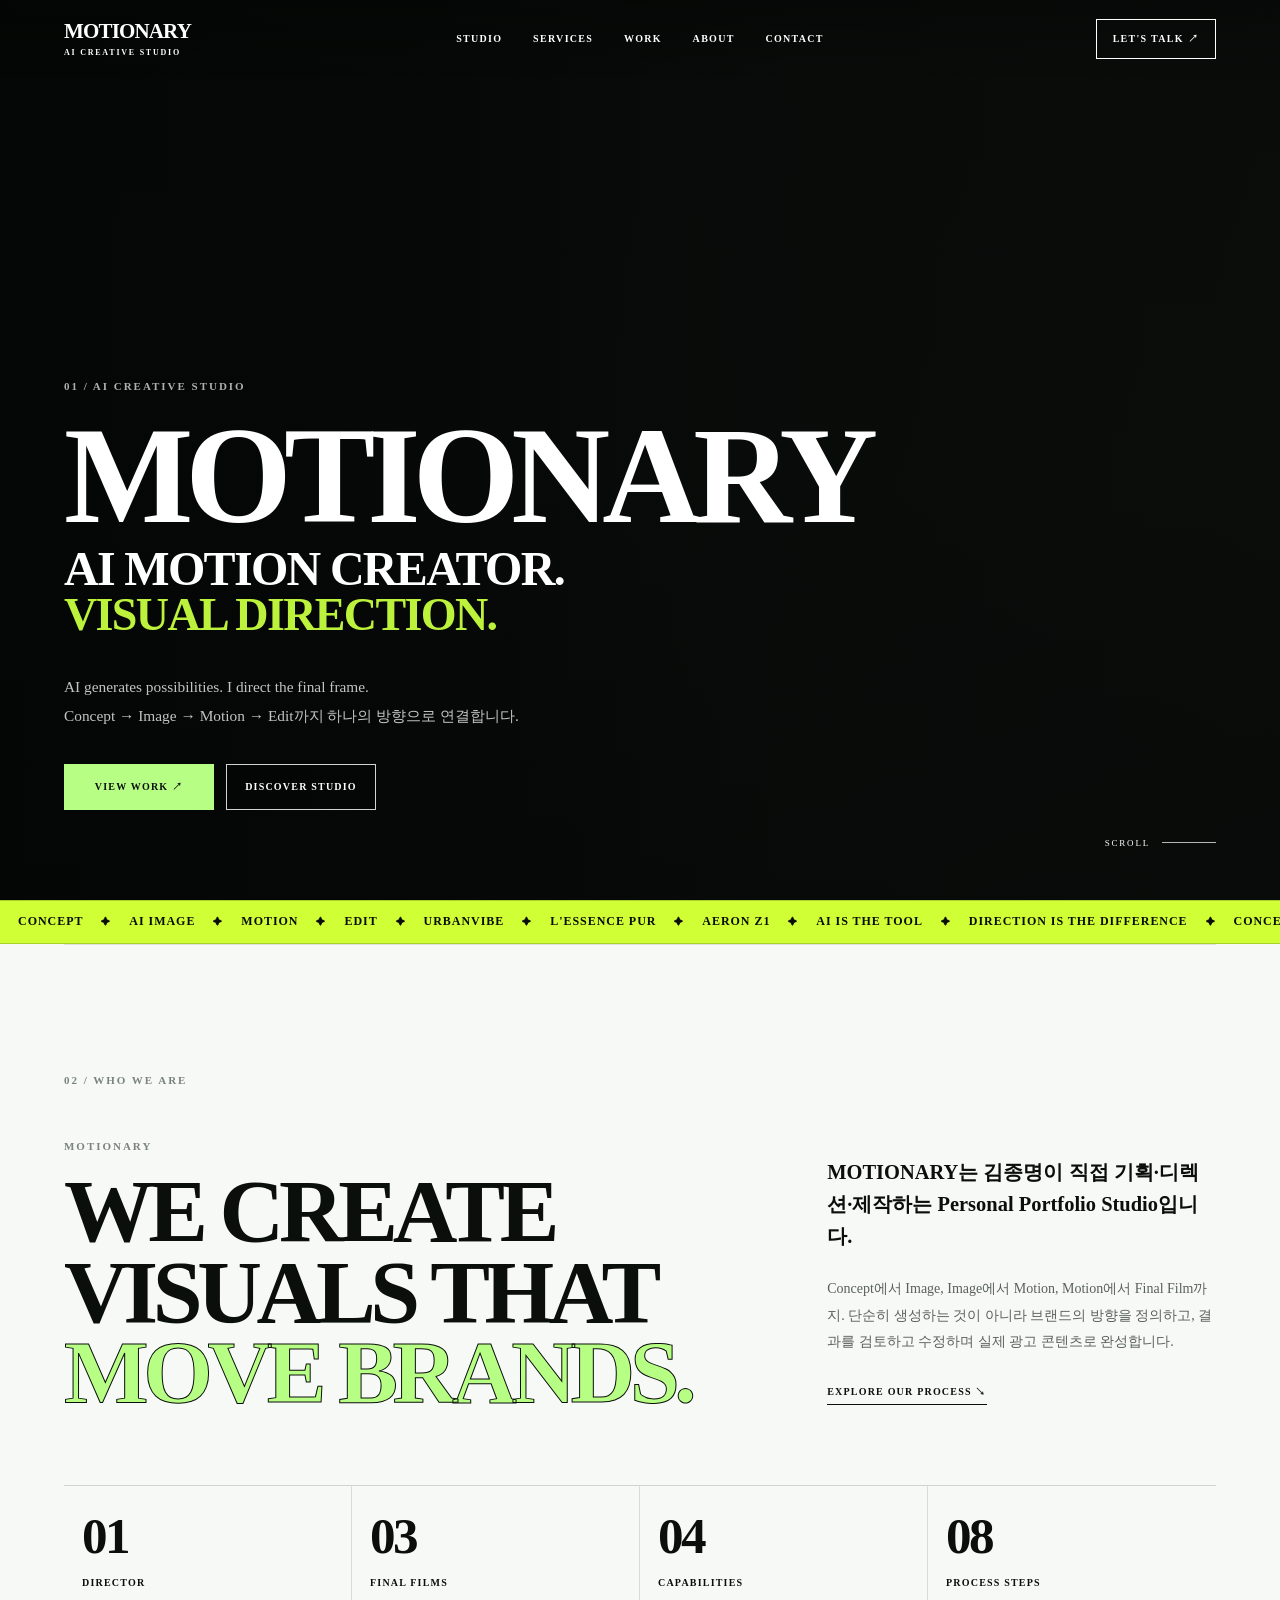
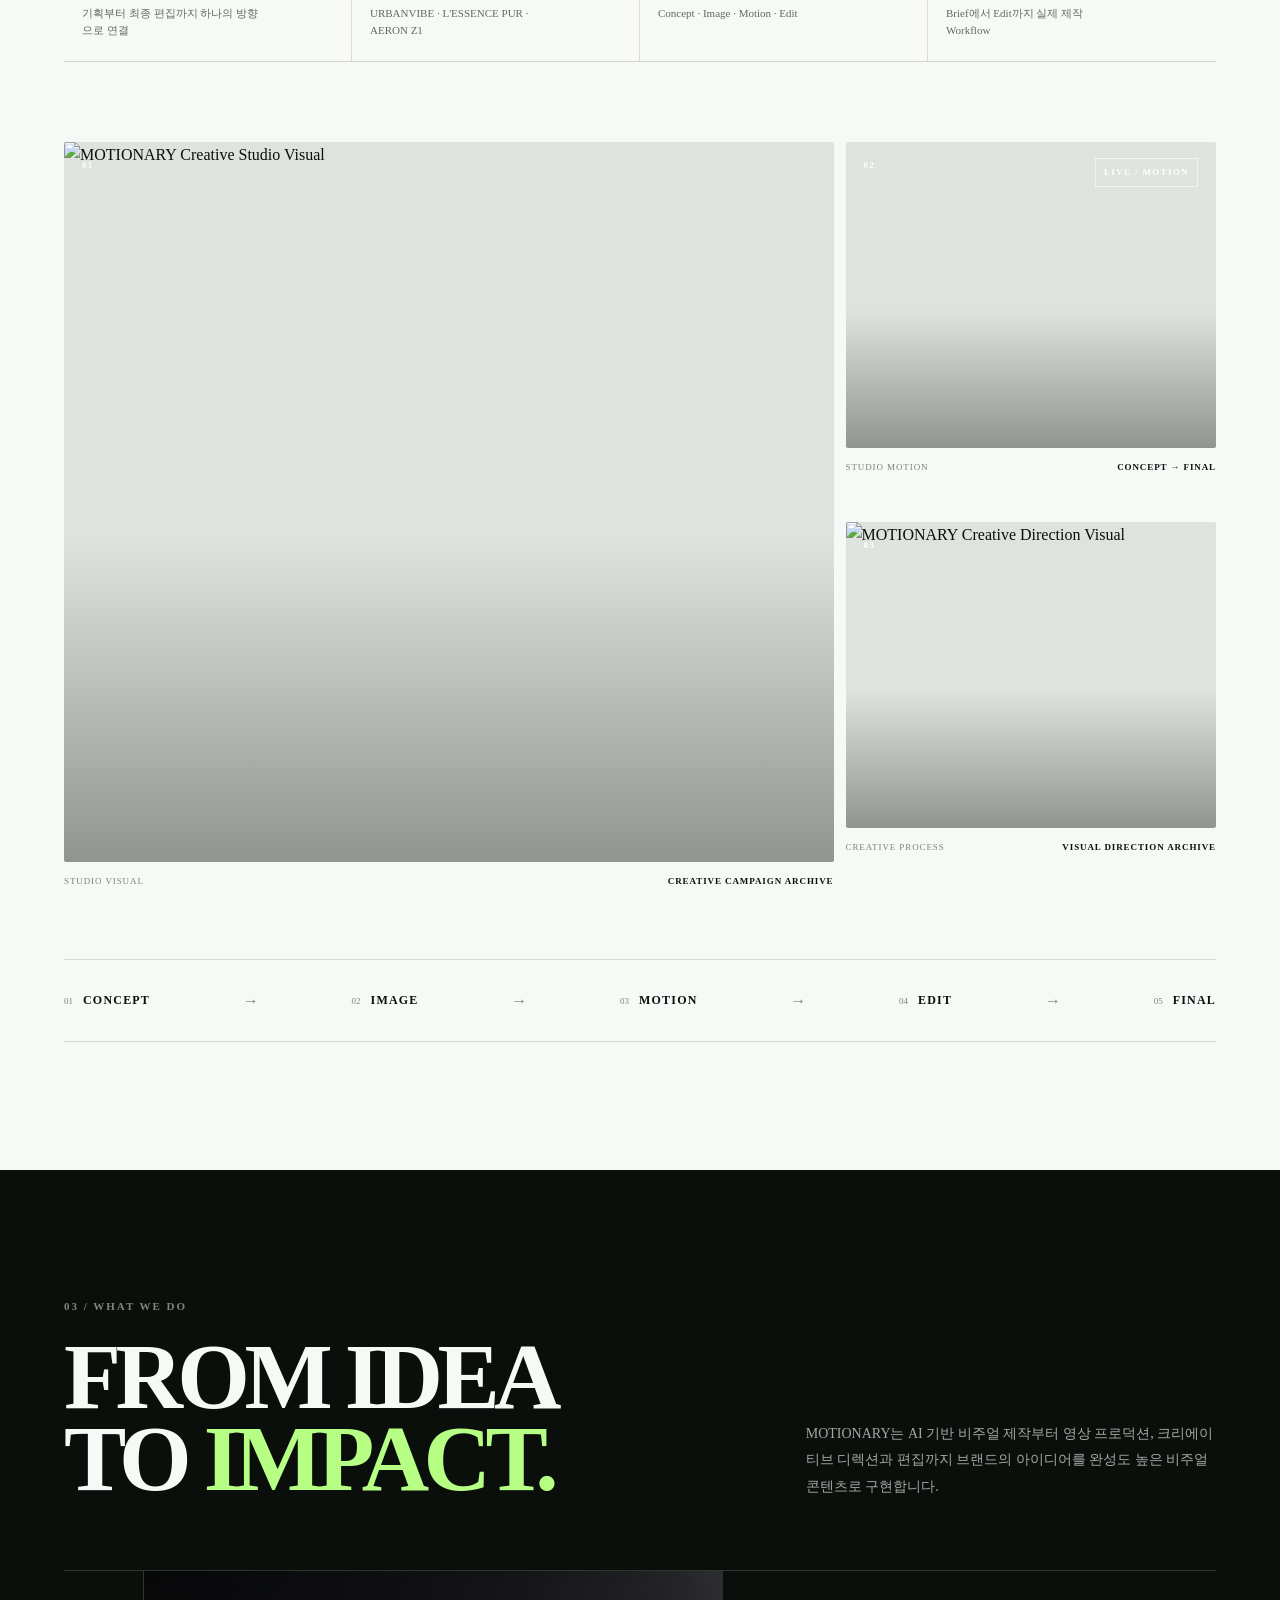
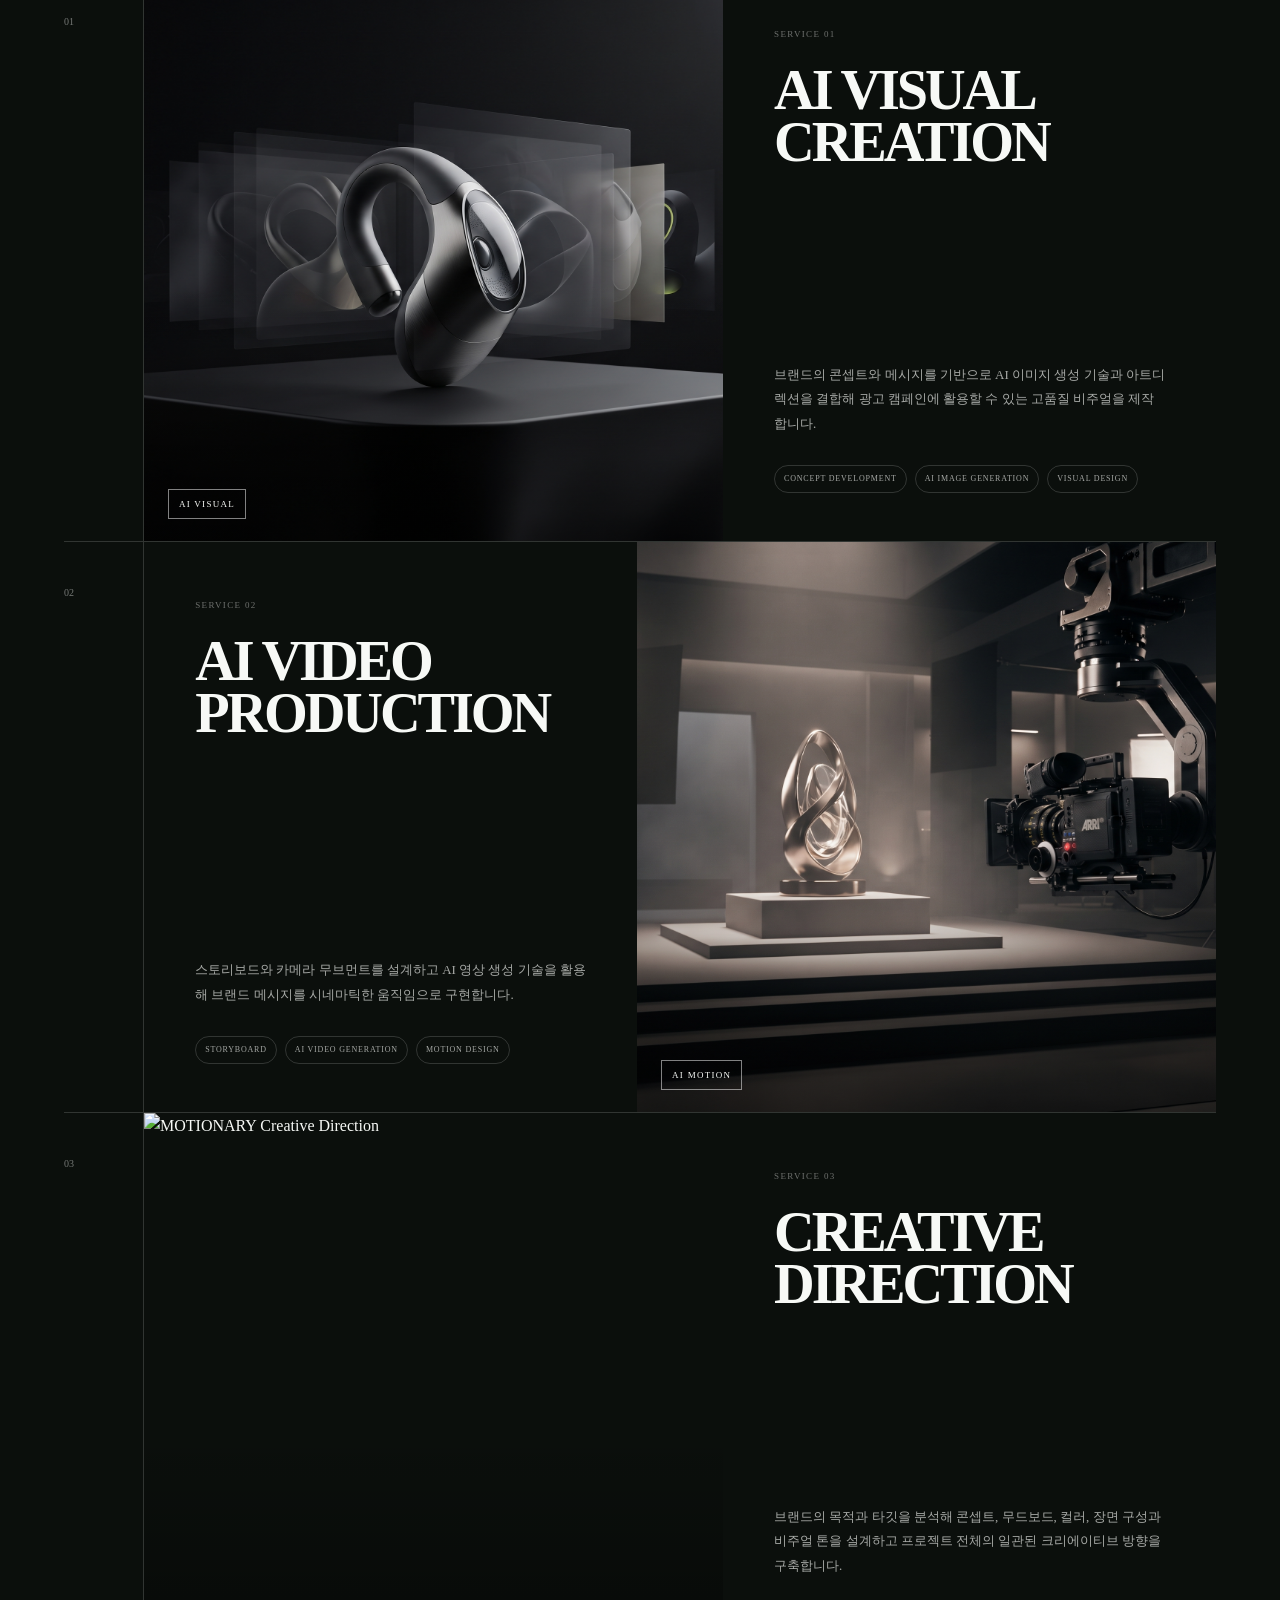
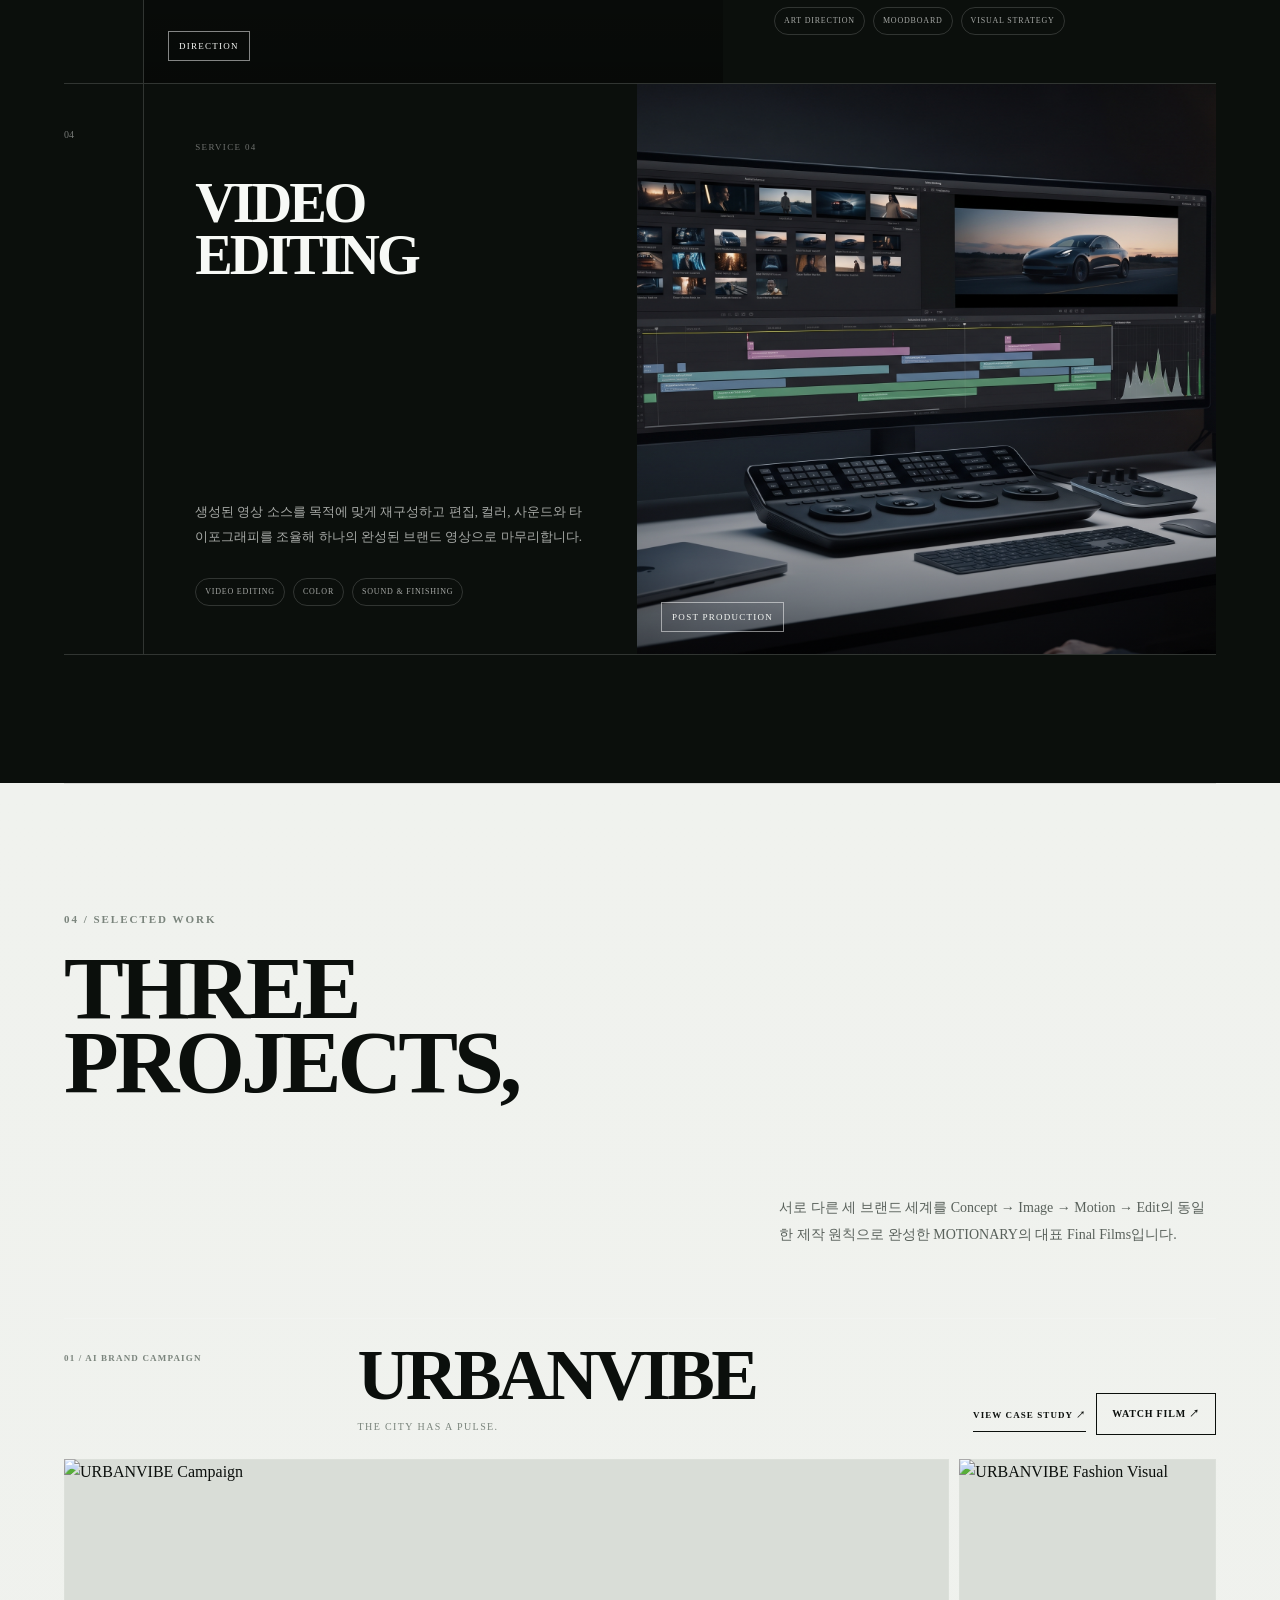
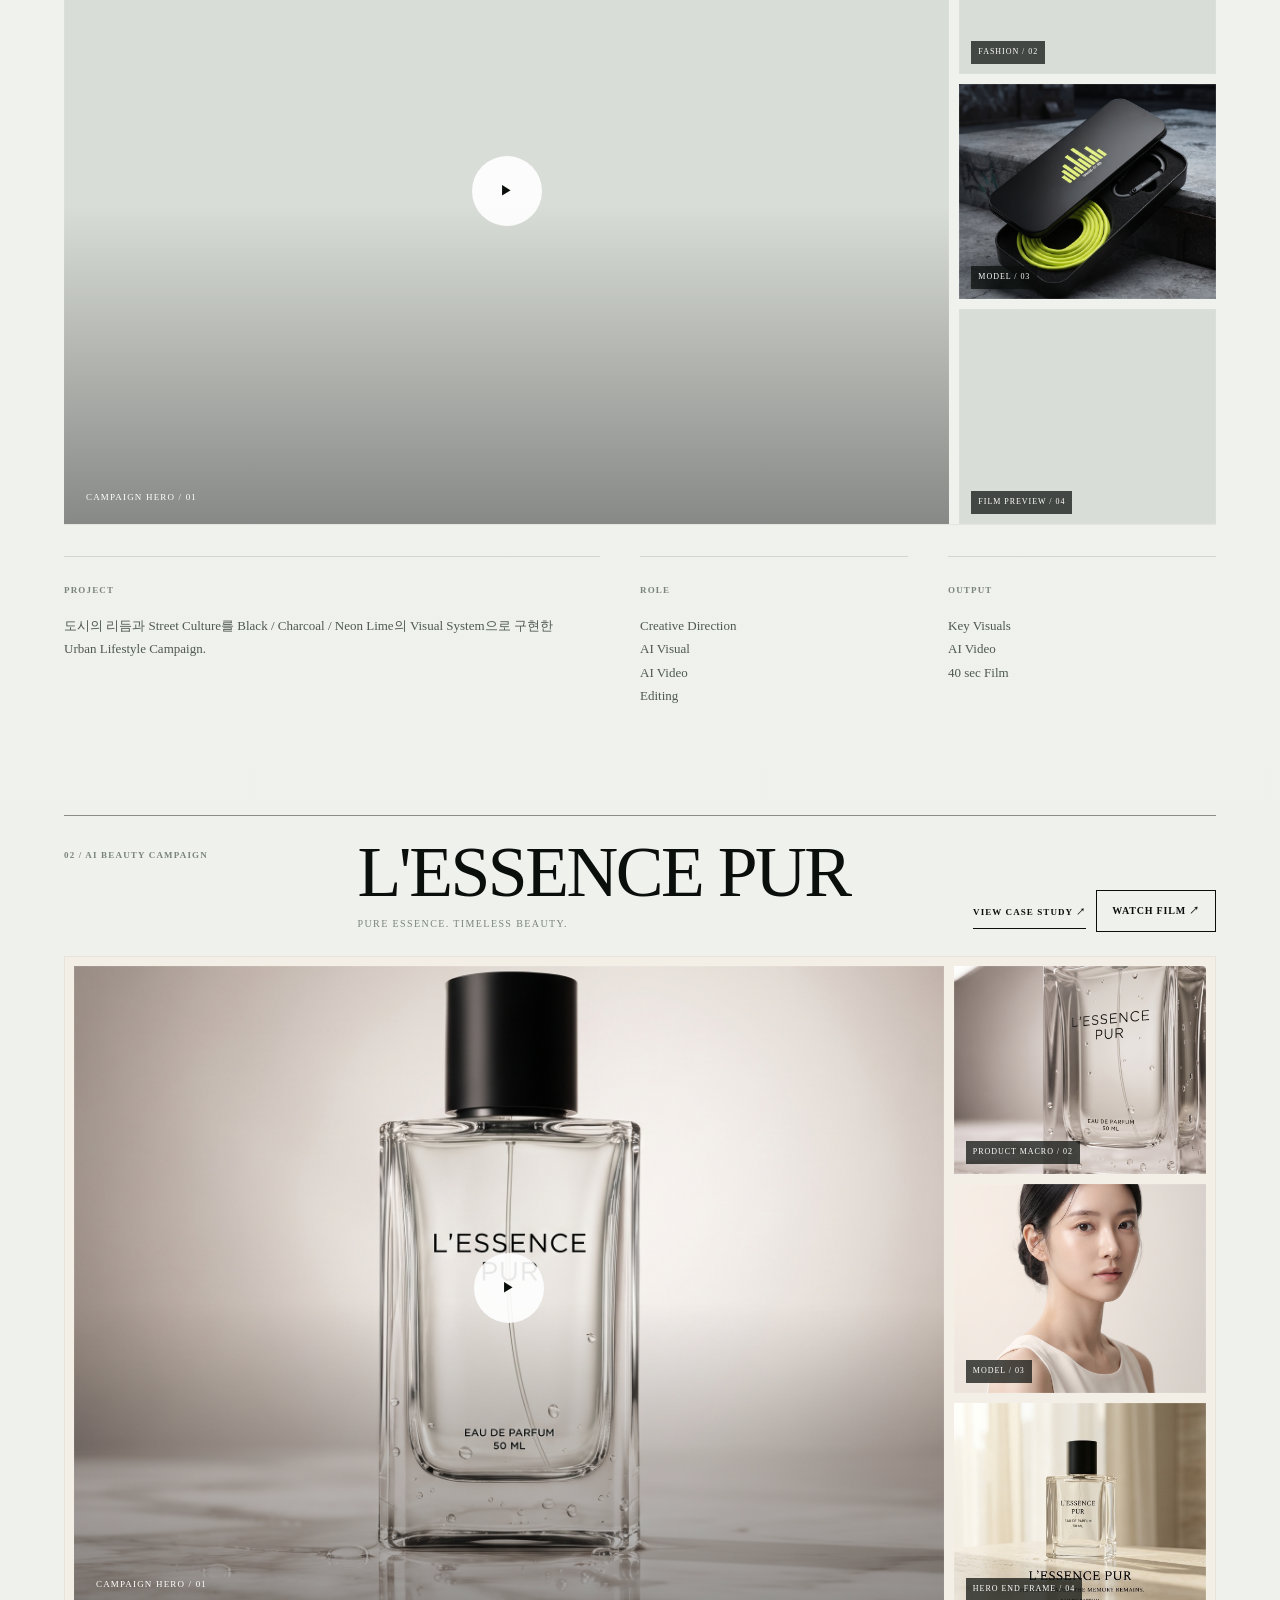
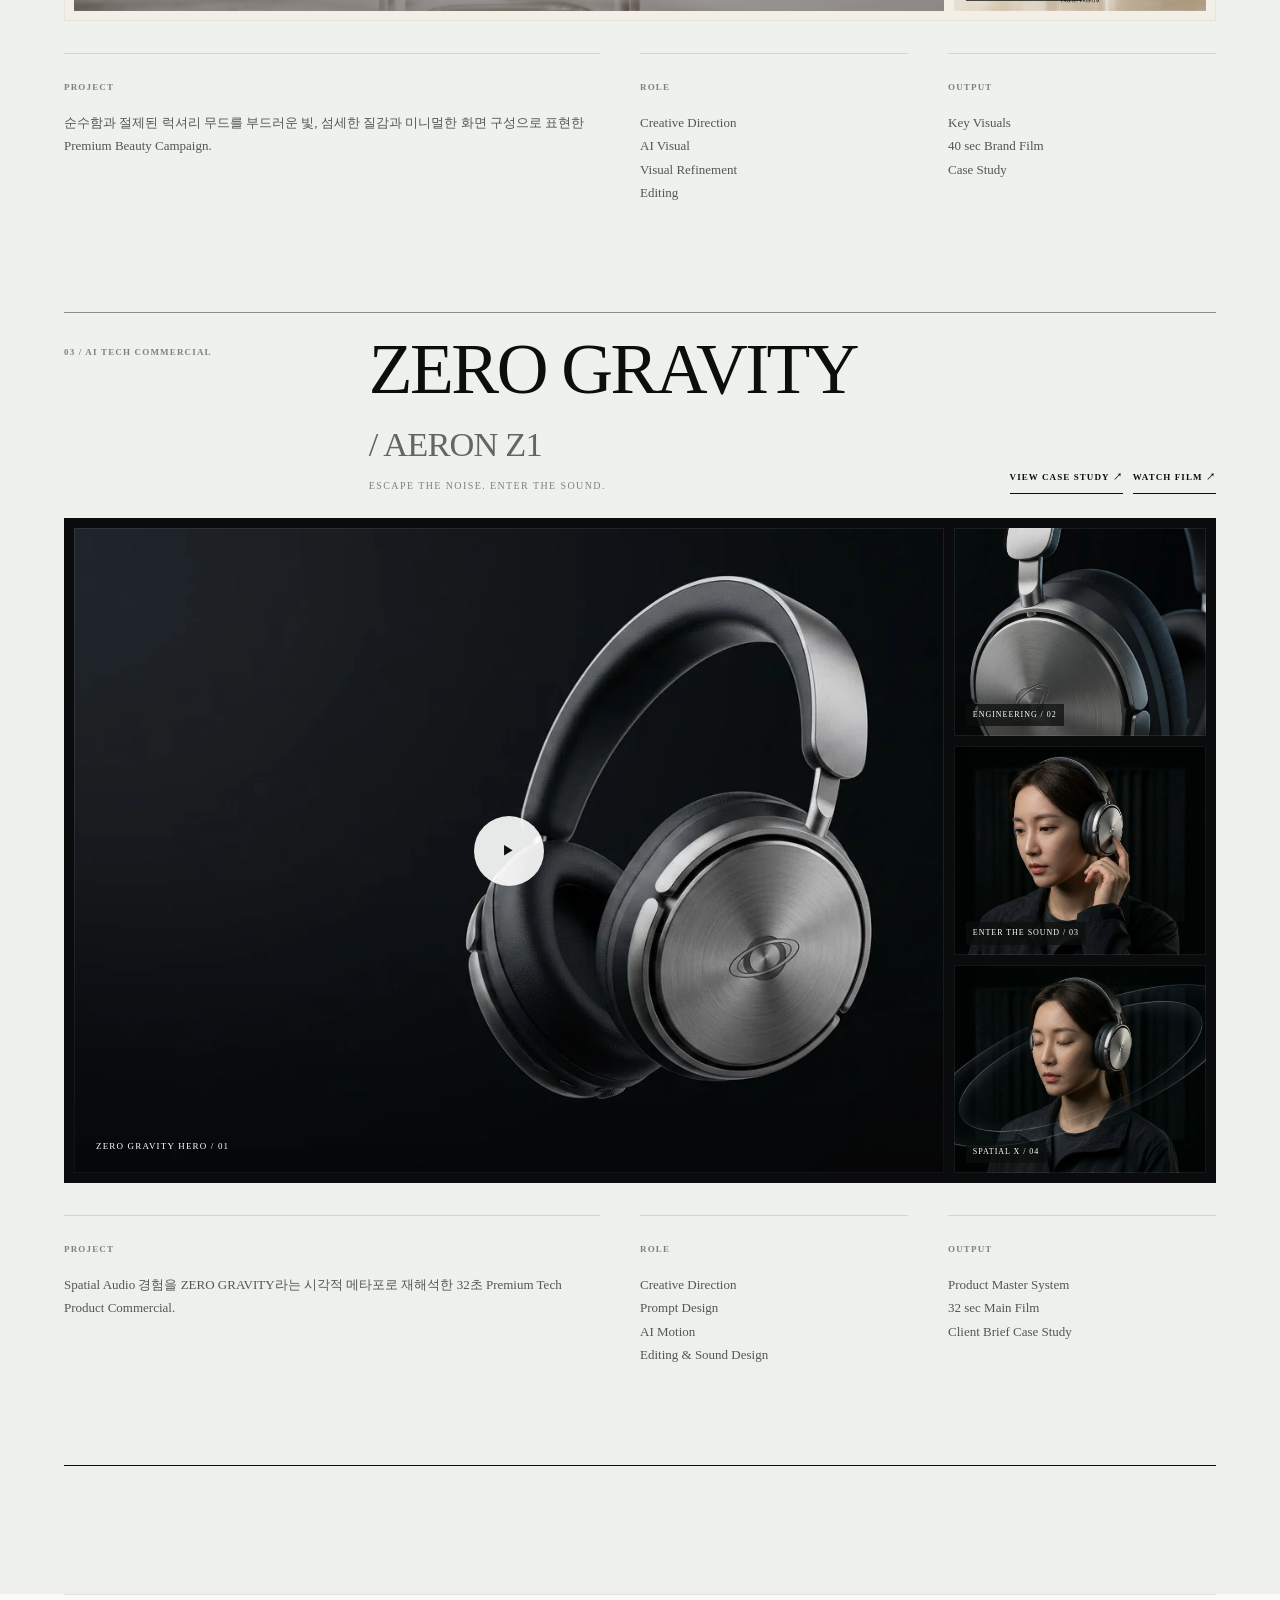
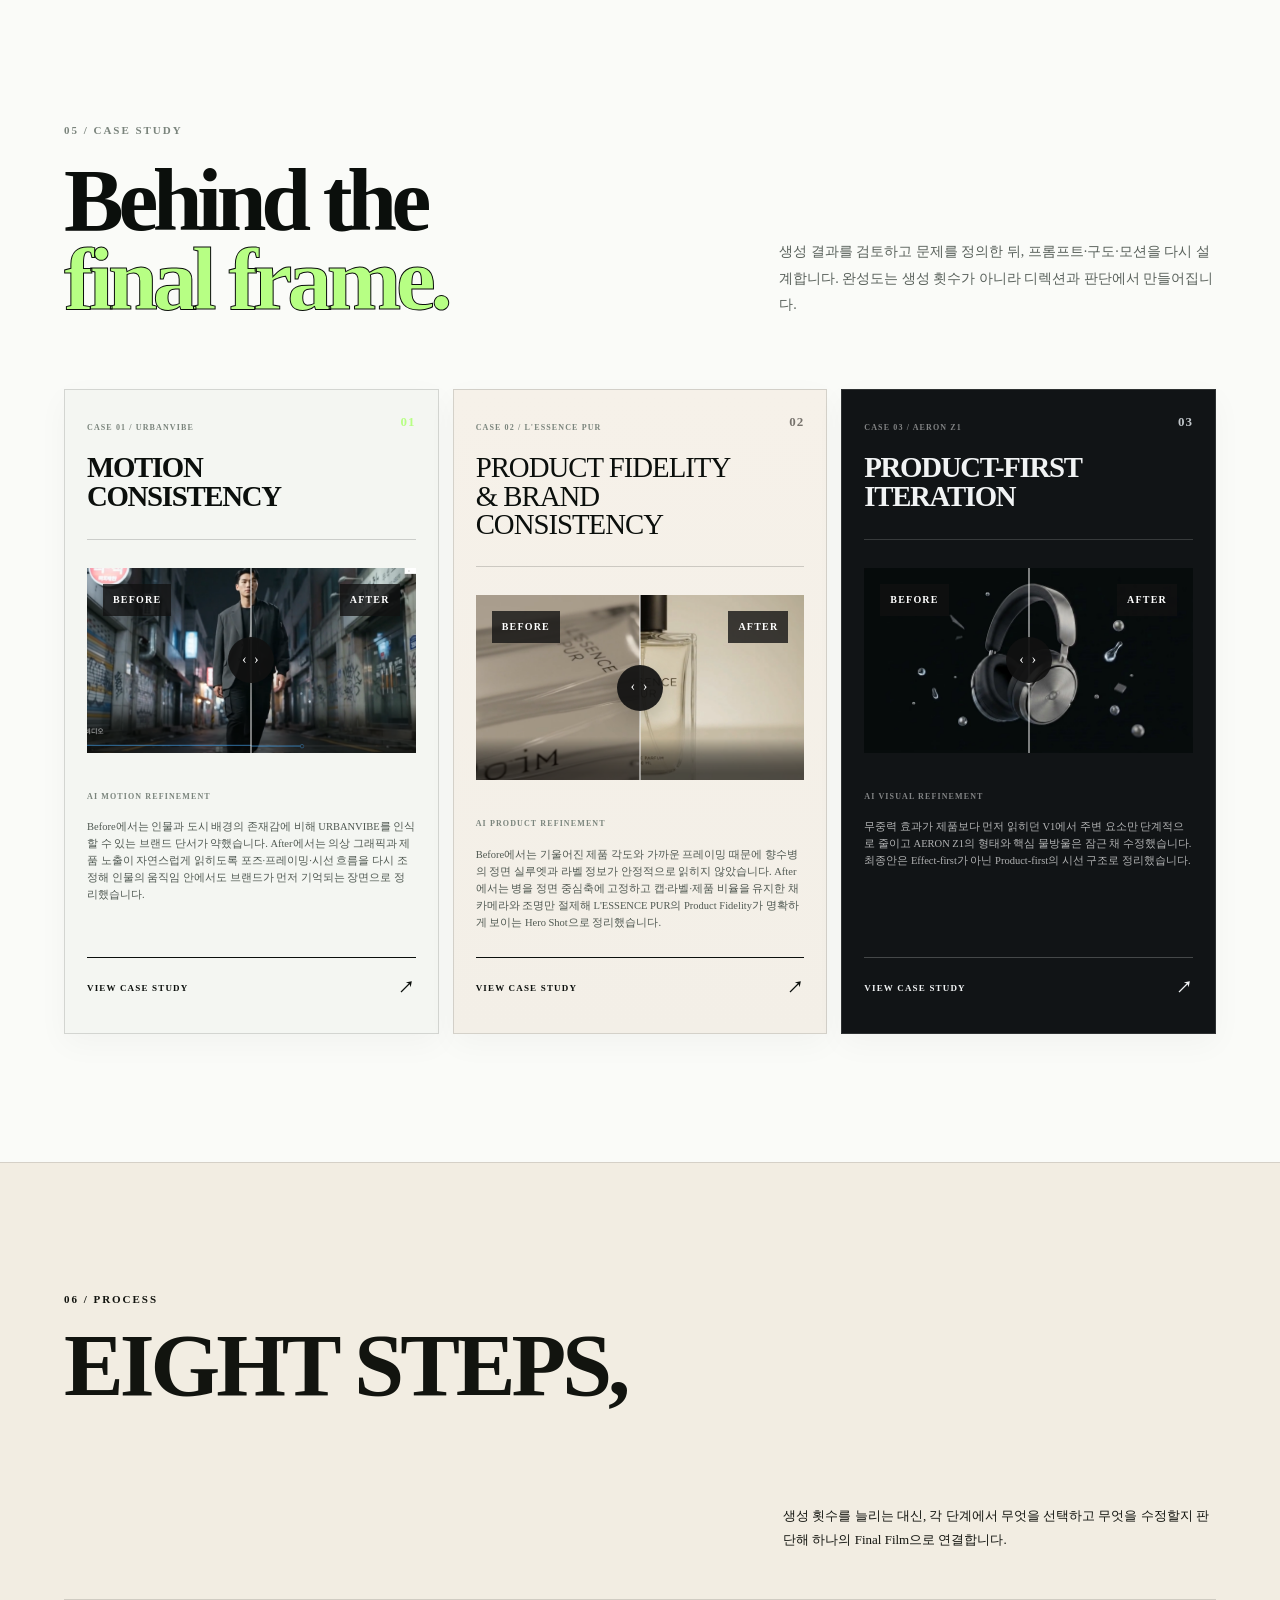
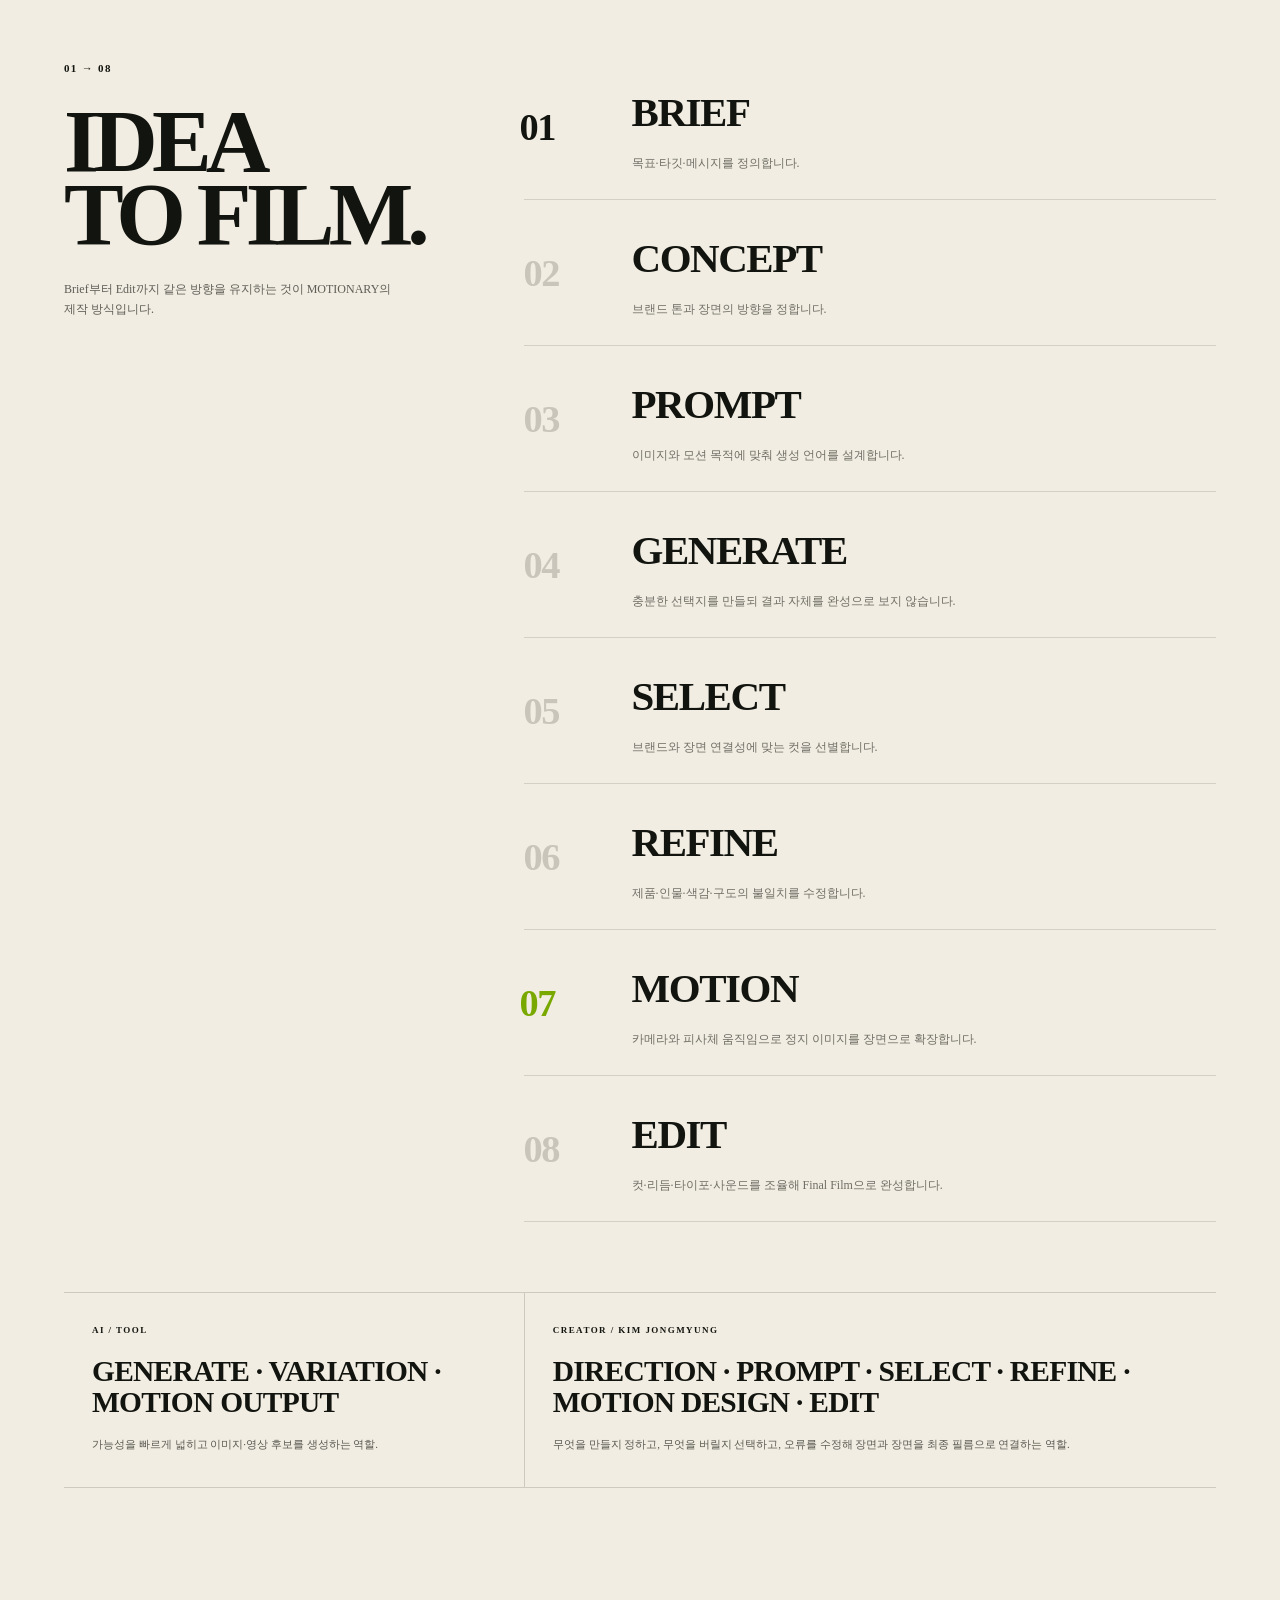
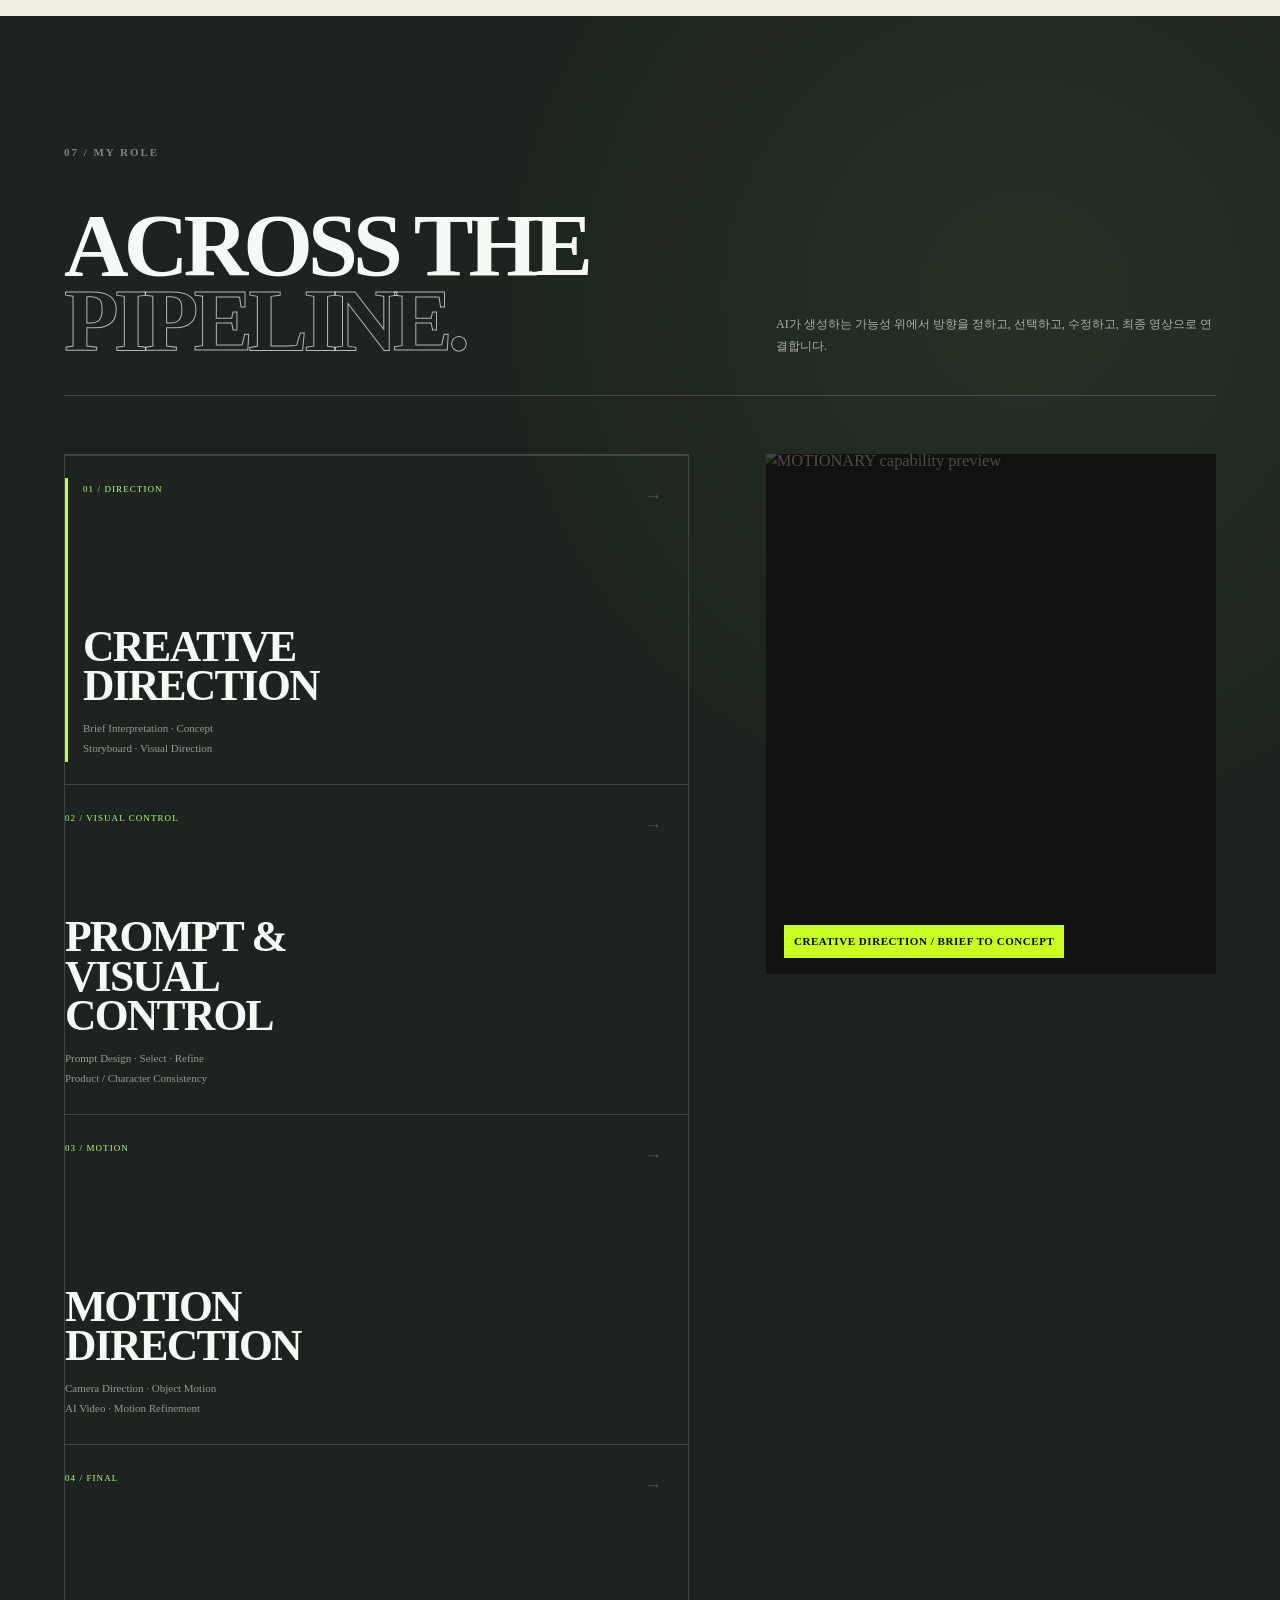
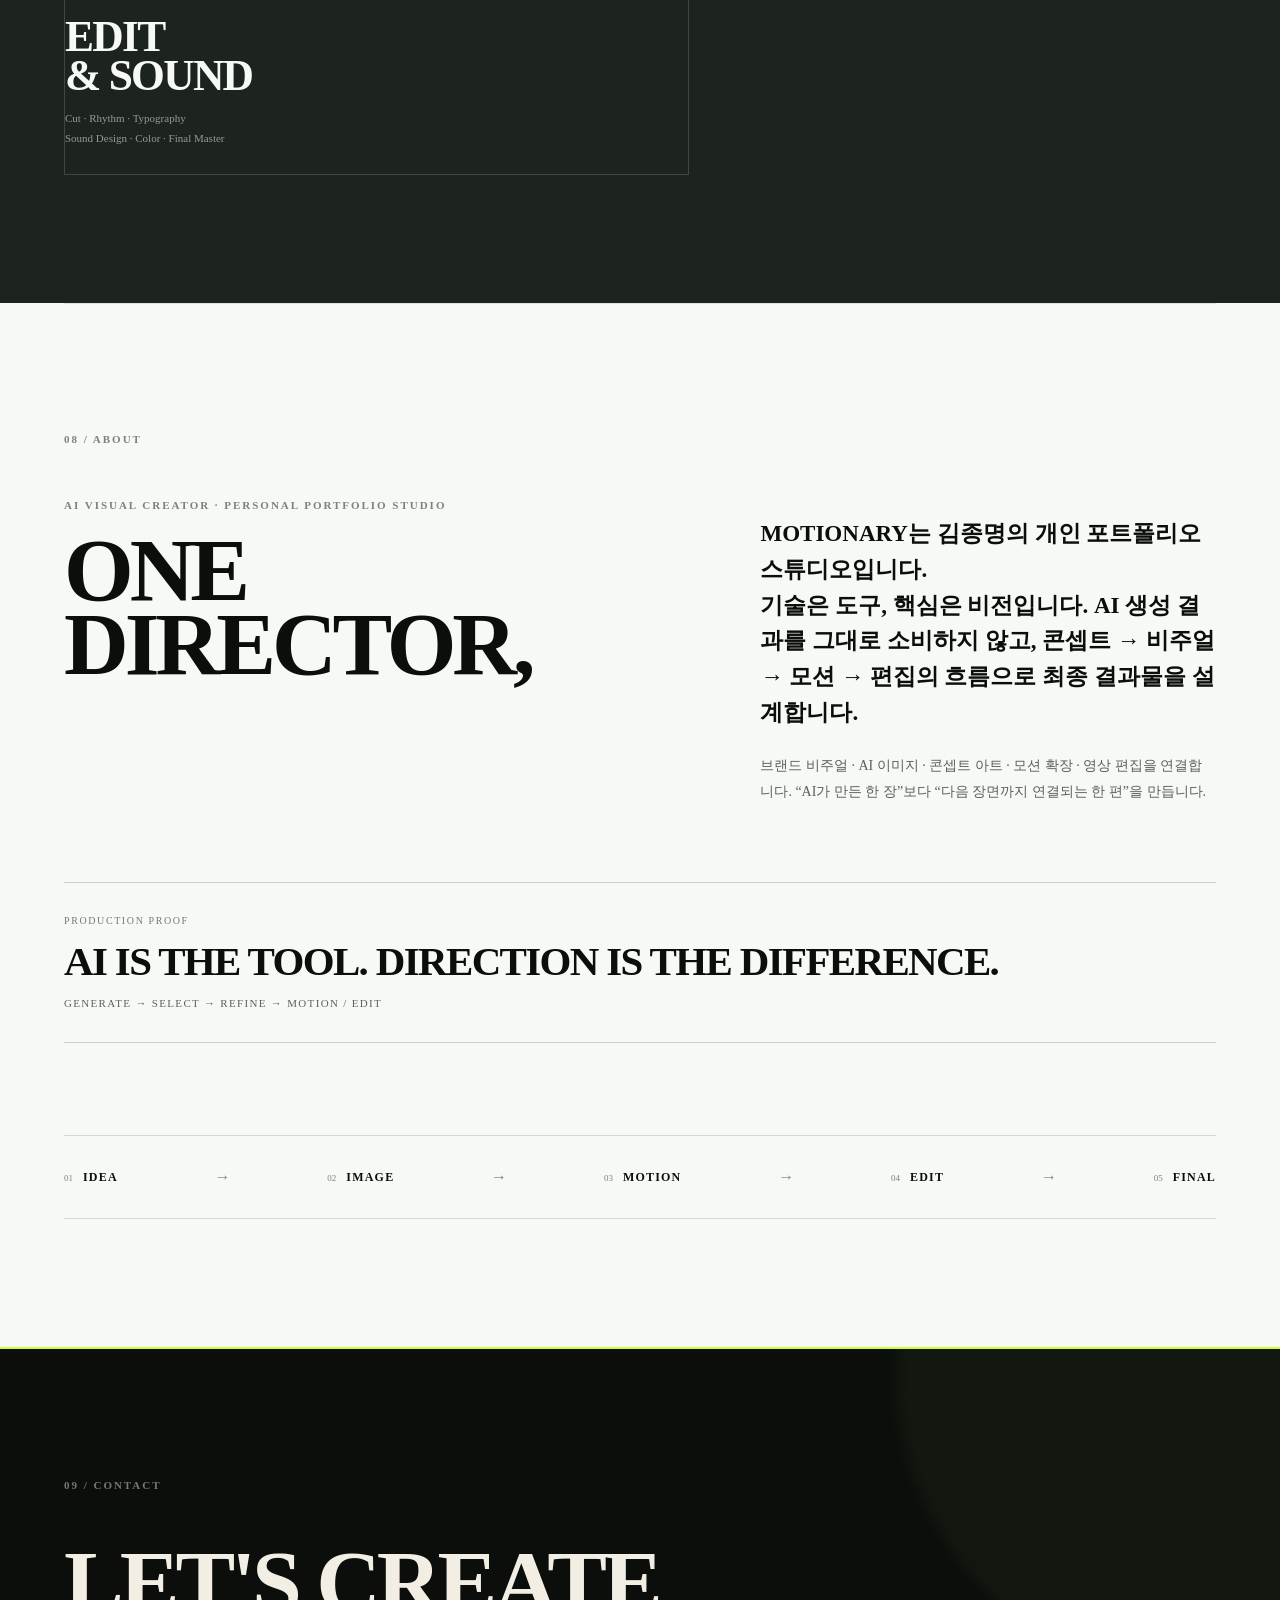
==== commit 2818613f: "Finalize Motionary portfolio UI and mobile optimization" ====
--- a/index.html
+++ b/index.html
@@ -1,228 +1,148 @@
 <!DOCTYPE html>
+
 <html lang="ko">
-
 <head>
 <script>document.documentElement.classList.add('js');</script>
-    <meta charset="UTF-8">
-    <meta name="viewport" content="width=device-width, initial-scale=1.0">
-
-    <meta
-        name="description"
-        content="MOTIONARY AI Creative Studio — AI Visual, AI Video, Creative Direction and Video Editing."
-    >
-
-    <title>MOTIONARY | AI Creative Studio</title>
-
-    <link rel="stylesheet" href="css/style.css">
+<meta charset="utf-8"/>
+<meta content="width=device-width, initial-scale=1.0" name="viewport"/>
+<meta content="MOTIONARY AI Creative Studio — AI Visual, AI Video, Creative Direction and Video Editing." name="description"/>
+<title>MOTIONARY | AI Creative Studio</title>
+<link href="css/style.css" rel="stylesheet"/>
 </head>
-
 <body>
+<div aria-hidden="true" class="motionary-intro" id="motionaryIntro">
+<div class="motionary-intro-inner">
+<div class="intro-step is-active"><b>01</b><span>CONCEPT</span></div>
+<div class="intro-step"><b>02</b><span>IMAGE</span></div>
+<div class="intro-step"><b>03</b><span>MOTION</span></div>
+<div class="intro-step"><b>04</b><span>EDIT</span></div>
+<div class="intro-brand">MOTIONARY<span>.</span></div>
+<div class="intro-line"><i></i></div>
+</div>
+</div>
 <a class="skip-link" href="#selectedWork">본문 콘텐츠로 바로가기</a>
-
-
 <!-- =========================================================
      HEADER
 ========================================================= -->
-
 <header class="header" id="header">
-
-    <div class="container header-inner">
-
-        <a href="#home" class="logo">
+<div class="container header-inner">
+<a class="logo" href="#home">
             MOTIONARY
             <span>AI CREATIVE STUDIO</span>
-        </a>
-
-
-        <nav class="nav">
-
-            <a href="#studio">STUDIO</a>
-            <a href="#services">SERVICES</a>
-            <a href="#projects">WORK</a>
-            <a href="#about">ABOUT</a>
-            <a href="#contact">CONTACT</a>
-
-        </nav>
-
-
-        <a
-            href="mailto:rovin54090@naver.com"
-            class="header-contact"
-        >
+</a>
+<nav class="nav">
+<a href="#studio">STUDIO</a>
+<a href="#services">SERVICES</a>
+<a href="#projects">WORK</a>
+<a href="#about">ABOUT</a>
+<a href="#contact">CONTACT</a>
+</nav>
+<a class="header-contact" href="mailto:rovin54090@naver.com">
             LET'S TALK ↗
         </a>
-
-    </div>
-
+</div>
 </header>
-
-
-
 <main>
-
-
 <!-- =========================================================
      01 HERO
 ========================================================= -->
-
-<section id="home" class="hero">
-
-    <video
-        class="hero-video"
-        autoplay
-        muted
-        loop
-        playsinline
-        preload="auto"
-    >
-
-        <source
-            src="videos/hero/hero-reel.mp4"
-            type="video/mp4"
-        >
-
-    </video>
-
-
-    <div class="hero-overlay"></div>
-
-
-    <div class="container hero-content">
-
-        <p class="section-number">
+<section class="hero" id="home">
+<video autoplay="" class="hero-video" loop="" muted="" playsinline="" preload="metadata" aria-label="MOTIONARY hero reel">
+<source src="videos/hero/hero-reel.mp4" type="video/mp4"/>
+</video>
+<div class="hero-overlay"></div>
+<div class="container hero-content">
+<p class="section-number">
             01 / AI CREATIVE STUDIO
         </p>
-
-
-        <h1>
+<h1>
             MOTIONARY
         </h1>
-
-
-        <h2>
-            Ideas into images.
-            <br>
-
-            <span>
-                Images into motion.
+<h2>
+            AI MOTION CREATOR.
+            <br/>
+<span>
+                VISUAL DIRECTION.
             </span>
-        </h2>
-
-
-        <p class="hero-description">
-
-            AI 이미지와 영상 기술을 활용해
-            브랜드의 아이디어를 광고 콘텐츠와
-            움직이는 비주얼 경험으로 구현합니다.
+</h2>
+<p class="hero-description">
+
+            AI generates possibilities. I direct the final frame.<br/>
+            Concept → Image → Motion → Edit까지 하나의 방향으로 연결합니다.
 
         </p>
-
-
-        <div class="hero-buttons">
-
-            <a href="#projects">
+<div class="hero-buttons">
+<a href="#projects">
                 VIEW WORK ↗
             </a>
-
-            <a href="#studio">
+<a href="#studio">
                 DISCOVER STUDIO
             </a>
-
-        </div>
-
-    </div>
-
-
-    <div class="hero-scroll">
+</div>
+</div>
+<div class="hero-scroll">
 
         SCROLL
         <span></span>
-
-    </div>
-
-</section>
-
+</div>
+</section>
 <!-- =========================================================
      MOTIONARY DIRECTION TICKER
 ========================================================= -->
-<div class="direction-ticker" aria-label="MOTIONARY creative direction keywords">
-    <div class="direction-ticker-track">
-        <span>CONCEPT</span><b>✦</b>
-        <span>AI IMAGE</span><b>✦</b>
-        <span>MOTION</span><b>✦</b>
-        <span>EDIT</span><b>✦</b>
-        <span>URBANVIBE</span><b>✦</b>
-        <span>L'ESSENCE PUR</span><b>✦</b>
-        <span>AERON Z1</span><b>✦</b>
-        <span>AI IS THE TOOL</span><b>✦</b>
-        <span>DIRECTION IS THE DIFFERENCE</span><b>✦</b>
-        <span>CONCEPT</span><b>✦</b>
-        <span>AI IMAGE</span><b>✦</b>
-        <span>MOTION</span><b>✦</b>
-        <span>EDIT</span><b>✦</b>
-        <span>URBANVIBE</span><b>✦</b>
-        <span>L'ESSENCE PUR</span><b>✦</b>
-        <span>AERON Z1</span><b>✦</b>
-        <span>AI IS THE TOOL</span><b>✦</b>
-        <span>DIRECTION IS THE DIFFERENCE</span><b>✦</b>
-    </div>
-</div>
-
-
-
+<div aria-label="MOTIONARY creative direction keywords" class="direction-ticker">
+<div class="direction-ticker-track">
+<span>CONCEPT</span><b>✦</b>
+<span>AI IMAGE</span><b>✦</b>
+<span>MOTION</span><b>✦</b>
+<span>EDIT</span><b>✦</b>
+<span>URBANVIBE</span><b>✦</b>
+<span>L'ESSENCE PUR</span><b>✦</b>
+<span>AERON Z1</span><b>✦</b>
+<span>AI IS THE TOOL</span><b>✦</b>
+<span>DIRECTION IS THE DIFFERENCE</span><b>✦</b>
+<span>CONCEPT</span><b>✦</b>
+<span>AI IMAGE</span><b>✦</b>
+<span>MOTION</span><b>✦</b>
+<span>EDIT</span><b>✦</b>
+<span>URBANVIBE</span><b>✦</b>
+<span>L'ESSENCE PUR</span><b>✦</b>
+<span>AERON Z1</span><b>✦</b>
+<span>AI IS THE TOOL</span><b>✦</b>
+<span>DIRECTION IS THE DIFFERENCE</span><b>✦</b>
+</div>
+</div>
 <!-- =========================================================
      02 WHO WE ARE
 ========================================================= -->
-
-<section
-    id="studio"
-    class="studio-section reveal-section"
->
-
-    <div class="container">
-
-        <p class="section-number">
+<section class="studio-section reveal-section" id="studio">
+<div class="container">
+<p class="section-number">
             02 / WHO WE ARE
         </p>
-
-
-        <div class="studio-top">
-
-
-            <div class="studio-heading">
-
-                <p class="eyebrow">
+<div class="studio-top">
+<div class="studio-heading">
+<p class="eyebrow">
                     MOTIONARY
                 </p>
-
-
-                <h2>
+<h2>
                     WE CREATE
-                    <br>
+                    <br/>
 
                     VISUALS THAT
-                    <br>
-
-                    <span>
+                    <br/>
+<span>
                         MOVE BRANDS.
                     </span>
-                </h2>
-
-            </div>
-
-
-
-            <div class="studio-copy">
-
-                <p class="studio-lead">
+</h2>
+</div>
+<div class="studio-copy">
+<p class="studio-lead">
 
                     MOTIONARY는 김종명이 직접 기획·디렉션·제작하는
                     Personal Portfolio Studio입니다.
 
                 </p>
-
-
-                <p>
+<p>
 
                     Concept에서 Image,
                     Image에서 Motion,
@@ -234,667 +154,381 @@
                     실제 광고 콘텐츠로 완성합니다.
 
                 </p>
-
-
-                <a
-                    href="#services"
-                    class="text-link"
-                >
+<a class="text-link" href="#services">
                     EXPLORE OUR PROCESS ↘
                 </a>
-
-            </div>
-
-        </div>
-
-        <div class="director-metrics" aria-label="MOTIONARY project facts">
-            <div>
-                <strong>01</strong>
-                <span>DIRECTOR</span>
-                <p>기획부터 최종 편집까지 하나의 방향으로 연결</p>
-            </div>
-            <div>
-                <strong>03</strong>
-                <span>FINAL FILMS</span>
-                <p>URBANVIBE · L'ESSENCE PUR · AERON Z1</p>
-            </div>
-            <div>
-                <strong>04</strong>
-                <span>CAPABILITIES</span>
-                <p>Concept · Image · Motion · Edit</p>
-            </div>
-            <div>
-                <strong>08</strong>
-                <span>PROCESS STEPS</span>
-                <p>Brief에서 Edit까지 실제 제작 Workflow</p>
-            </div>
-        </div>
-
-
-
-        <!-- =================================================
+</div>
+</div>
+<div aria-label="MOTIONARY project facts" class="director-metrics">
+<div>
+<strong>01</strong>
+<span>DIRECTOR</span>
+<p>기획부터 최종 편집까지 하나의 방향으로 연결</p>
+</div>
+<div>
+<strong>03</strong>
+<span>FINAL FILMS</span>
+<p>URBANVIBE · L'ESSENCE PUR · AERON Z1</p>
+</div>
+<div>
+<strong>04</strong>
+<span>CAPABILITIES</span>
+<p>Concept · Image · Motion · Edit</p>
+</div>
+<div>
+<strong>08</strong>
+<span>PROCESS STEPS</span>
+<p>Brief에서 Edit까지 실제 제작 Workflow</p>
+</div>
+</div>
+<!-- =================================================
              MOTIONARY STUDIO VISUAL
         ================================================== -->
-
-        <div class="studio-showcase">
-
-
-            <!-- VISUAL 01 -->
-
-            <figure class="studio-showcase-main">
-
-                <div class="studio-media-wrap">
-
-                    <img
-                        src="images/motionary/motionary-studio-visual-01.png"
-                        alt="MOTIONARY Creative Studio Visual"
-                     decoding="async">
-
-
-                    <div class="studio-media-shade"></div>
-
-
-                    <span class="studio-media-number">
+<div class="studio-showcase">
+<!-- VISUAL 01 -->
+<figure class="studio-showcase-main">
+<div class="studio-media-wrap">
+<img alt="MOTIONARY Creative Studio Visual" decoding="async" src="images/motionary/motionary-studio-visual-01.png" loading="lazy"/>
+<div class="studio-media-shade"></div>
+<span class="studio-media-number">
                         01
                     </span>
-
-                </div>
-
-
-                <figcaption>
-
-                    <span>
+</div>
+<figcaption>
+<span>
                         STUDIO VISUAL
                     </span>
-
-                    <strong>
+<strong>
                         CREATIVE CAMPAIGN ARCHIVE
                     </strong>
-
-                </figcaption>
-
-            </figure>
-
-
-
-            <!-- RIGHT COLUMN -->
-
-            <div class="studio-showcase-side">
-
-
-                <!-- MOTION LOOP -->
-
-                <figure class="studio-loop-card">
-
-                    <div class="studio-media-wrap">
-
-                        <video
-                            class="autoplay-when-visible"
-                            muted
-                            loop
-                            playsinline
-                            preload="metadata"
-                        >
-
-                            <source
-                                src="videos/motionary/motionary-studio-loop.mp4"
-                                type="video/mp4"
-                            >
-
-                        </video>
-
-
-                        <div class="studio-media-shade"></div>
-
-
-                        <span class="studio-media-number">
+</figcaption>
+</figure>
+<!-- RIGHT COLUMN -->
+<div class="studio-showcase-side">
+<!-- MOTION LOOP -->
+<figure class="studio-loop-card">
+<div class="studio-media-wrap">
+<video class="autoplay-when-visible" loop="" muted="" playsinline="" preload="metadata">
+<source src="videos/motionary/motionary-studio-loop.mp4" type="video/mp4"/>
+</video>
+<div class="studio-media-shade"></div>
+<span class="studio-media-number">
                             02
                         </span>
-
-
-                        <span class="loop-badge">
+<span class="loop-badge">
                             LIVE / MOTION
                         </span>
-
-                    </div>
-
-
-                    <figcaption>
-
-                        <span>
+</div>
+<figcaption>
+<span>
                             STUDIO MOTION
                         </span>
-
-                        <strong>
+<strong>
                             CONCEPT → FINAL
                         </strong>
-
-                    </figcaption>
-
-                </figure>
-
-
-
-                <!-- VISUAL 02 -->
-
-                <figure class="studio-archive-card">
-
-                    <div class="studio-media-wrap">
-
-                        <img
-                            src="images/motionary/motionary-studio-visual-02.png"
-                            alt="MOTIONARY Creative Direction Visual"
-                         decoding="async">
-
-
-                        <div class="studio-media-shade"></div>
-
-
-                        <span class="studio-media-number">
+</figcaption>
+</figure>
+<!-- VISUAL 02 -->
+<figure class="studio-archive-card">
+<div class="studio-media-wrap">
+<img alt="MOTIONARY Creative Direction Visual" decoding="async" src="images/motionary/motionary-studio-visual-02.png" loading="lazy"/>
+<div class="studio-media-shade"></div>
+<span class="studio-media-number">
                             03
                         </span>
-
-                    </div>
-
-
-                    <figcaption>
-
-                        <span>
+</div>
+<figcaption>
+<span>
                             CREATIVE PROCESS
                         </span>
-
-                        <strong>
+<strong>
                             VISUAL DIRECTION ARCHIVE
                         </strong>
-
-                    </figcaption>
-
-                </figure>
-
-
-            </div>
-
-        </div>
-
-
-
-        <!-- PROCESS -->
-
-        <div class="studio-process-line">
-
-            <div>
-                <span>01</span>
-                <strong>CONCEPT</strong>
-            </div>
-
-            <b>→</b>
-
-            <div>
-                <span>02</span>
-                <strong>IMAGE</strong>
-            </div>
-
-            <b>→</b>
-
-            <div>
-                <span>03</span>
-                <strong>MOTION</strong>
-            </div>
-
-            <b>→</b>
-
-            <div>
-                <span>04</span>
-                <strong>EDIT</strong>
-            </div>
-
-            <b>→</b>
-
-            <div>
-                <span>05</span>
-                <strong>FINAL</strong>
-            </div>
-
-        </div>
-
-    </div>
-
-</section>
-
-
-
+</figcaption>
+</figure>
+</div>
+</div>
+<!-- PROCESS -->
+<div class="studio-process-line">
+<div>
+<span>01</span>
+<strong>CONCEPT</strong>
+</div>
+<b>→</b>
+<div>
+<span>02</span>
+<strong>IMAGE</strong>
+</div>
+<b>→</b>
+<div>
+<span>03</span>
+<strong>MOTION</strong>
+</div>
+<b>→</b>
+<div>
+<span>04</span>
+<strong>EDIT</strong>
+</div>
+<b>→</b>
+<div>
+<span>05</span>
+<strong>FINAL</strong>
+</div>
+</div>
+</div>
+</section>
 <!-- =========================================================
      03 WHAT WE DO
 ========================================================= -->
-
 <!-- =====================================================
      WHAT WE DO
 ===================================================== -->
 <section class="services-section reveal-section" id="services">
-
-    <div class="services-container">
-
-        <!-- SECTION HEADER -->
-        <div class="services-header">
-            <div class="services-header-left">
-                <span class="section-kicker">03 / WHAT WE DO</span>
-
-                <h2 class="services-title">
-                    FROM IDEA<br>
+<div class="services-container">
+<!-- SECTION HEADER -->
+<div class="services-header">
+<div class="services-header-left">
+<span class="section-kicker">03 / WHAT WE DO</span>
+<h2 class="services-title">
+                    FROM IDEA<br/>
                     TO <span>IMPACT.</span>
-                </h2>
-            </div>
-
-            <div class="services-header-right">
-                <p>
+</h2>
+</div>
+<div class="services-header-right">
+<p>
                     MOTIONARY는 AI 기반 비주얼 제작부터 영상 프로덕션,
                     크리에이티브 디렉션과 편집까지 브랜드의 아이디어를
                     완성도 높은 비주얼 콘텐츠로 구현합니다.
                 </p>
-            </div>
-        </div>
-
-
-        <!-- SERVICE 01 -->
-        <article class="service-project">
-
-            <div class="service-number">
-                <span>01</span>
-            </div>
-
-            <div class="service-media">
-                <img
-                    src="images/motionary/services/motionary-service-ai-visual.png"
-                    alt="MOTIONARY AI Visual Creation"
-                    loading="lazy"
-                 decoding="async">
-
-                <div class="service-media-overlay"></div>
-
-                <span class="service-tag">
+</div>
+</div>
+<!-- SERVICE 01 -->
+<article class="service-project">
+<div class="service-number">
+<span>01</span>
+</div>
+<div class="service-media">
+<img alt="MOTIONARY AI Visual Creation" decoding="async" loading="lazy" src="images/motionary/services/motionary-service-ai-visual.png"/>
+<div class="service-media-overlay"></div>
+<span class="service-tag">
                     AI VISUAL
                 </span>
-            </div>
-
-            <div class="service-content">
-
-                <div class="service-content-top">
-                    <span class="service-index">SERVICE 01</span>
-
-                    <h3>
-                        AI VISUAL<br>
+</div>
+<div class="service-content">
+<div class="service-content-top">
+<span class="service-index">SERVICE 01</span>
+<h3>
+                        AI VISUAL<br/>
                         CREATION
                     </h3>
-                </div>
-
-                <div class="service-content-bottom">
-                    <p>
+</div>
+<div class="service-content-bottom">
+<p>
                         브랜드의 콘셉트와 메시지를 기반으로
                         AI 이미지 생성 기술과 아트디렉션을 결합해
                         광고 캠페인에 활용할 수 있는
                         고품질 비주얼을 제작합니다.
                     </p>
-
-                    <div class="service-meta">
-                        <span>CONCEPT DEVELOPMENT</span>
-                        <span>AI IMAGE GENERATION</span>
-                        <span>VISUAL DESIGN</span>
-                    </div>
-                </div>
-
-            </div>
-
-        </article>
-
-
-        <!-- SERVICE 02 -->
-        <article class="service-project service-project-reverse">
-
-            <div class="service-number">
-                <span>02</span>
-            </div>
-
-            <div class="service-media">
-                <img
-                    src="images/motionary/services/motionary-service-ai-video.png"
-                    alt="MOTIONARY AI Video Production"
-                    loading="lazy"
-                 decoding="async">
-
-                <div class="service-media-overlay"></div>
-
-                <span class="service-tag">
+<div class="service-meta">
+<span>CONCEPT DEVELOPMENT</span>
+<span>AI IMAGE GENERATION</span>
+<span>VISUAL DESIGN</span>
+</div>
+</div>
+</div>
+</article>
+<!-- SERVICE 02 -->
+<article class="service-project service-project-reverse">
+<div class="service-number">
+<span>02</span>
+</div>
+<div class="service-media">
+<img alt="MOTIONARY AI Video Production" decoding="async" loading="lazy" src="images/motionary/services/motionary-service-ai-video.png"/>
+<div class="service-media-overlay"></div>
+<span class="service-tag">
                     AI MOTION
                 </span>
-            </div>
-
-            <div class="service-content">
-
-                <div class="service-content-top">
-                    <span class="service-index">SERVICE 02</span>
-
-                    <h3>
-                        AI VIDEO<br>
+</div>
+<div class="service-content">
+<div class="service-content-top">
+<span class="service-index">SERVICE 02</span>
+<h3>
+                        AI VIDEO<br/>
                         PRODUCTION
                     </h3>
-                </div>
-
-                <div class="service-content-bottom">
-                    <p>
+</div>
+<div class="service-content-bottom">
+<p>
                         스토리보드와 카메라 무브먼트를 설계하고
                         AI 영상 생성 기술을 활용해 브랜드 메시지를
                         시네마틱한 움직임으로 구현합니다.
                     </p>
-
-                    <div class="service-meta">
-                        <span>STORYBOARD</span>
-                        <span>AI VIDEO GENERATION</span>
-                        <span>MOTION DESIGN</span>
-                    </div>
-                </div>
-
-            </div>
-
-        </article>
-
-
-        <!-- SERVICE 03 -->
-        <article class="service-project">
-
-            <div class="service-number">
-                <span>03</span>
-            </div>
-
-            <div class="service-media">
-                <img
-                    src="images/motionary/services/motionary-service-creative-direction.png"
-                    alt="MOTIONARY Creative Direction"
-                    loading="lazy"
-                 decoding="async">
-
-                <div class="service-media-overlay"></div>
-
-                <span class="service-tag">
+<div class="service-meta">
+<span>STORYBOARD</span>
+<span>AI VIDEO GENERATION</span>
+<span>MOTION DESIGN</span>
+</div>
+</div>
+</div>
+</article>
+<!-- SERVICE 03 -->
+<article class="service-project">
+<div class="service-number">
+<span>03</span>
+</div>
+<div class="service-media">
+<img alt="MOTIONARY Creative Direction" decoding="async" loading="lazy" src="images/motionary/services/motionary-service-creative-direction.png"/>
+<div class="service-media-overlay"></div>
+<span class="service-tag">
                     DIRECTION
                 </span>
-            </div>
-
-            <div class="service-content">
-
-                <div class="service-content-top">
-                    <span class="service-index">SERVICE 03</span>
-
-                    <h3>
-                        CREATIVE<br>
+</div>
+<div class="service-content">
+<div class="service-content-top">
+<span class="service-index">SERVICE 03</span>
+<h3>
+                        CREATIVE<br/>
                         DIRECTION
                     </h3>
-                </div>
-
-                <div class="service-content-bottom">
-                    <p>
+</div>
+<div class="service-content-bottom">
+<p>
                         브랜드의 목적과 타깃을 분석해 콘셉트,
                         무드보드, 컬러, 장면 구성과 비주얼 톤을 설계하고
                         프로젝트 전체의 일관된 크리에이티브 방향을 구축합니다.
                     </p>
-
-                    <div class="service-meta">
-                        <span>ART DIRECTION</span>
-                        <span>MOODBOARD</span>
-                        <span>VISUAL STRATEGY</span>
-                    </div>
-                </div>
-
-            </div>
-
-        </article>
-
-
-        <!-- SERVICE 04 -->
-        <article class="service-project service-project-reverse">
-
-            <div class="service-number">
-                <span>04</span>
-            </div>
-
-            <div class="service-media">
-                <img
-                    src="images/motionary/services/motionary-service-video-editing.png"
-                    alt="MOTIONARY Video Editing"
-                    loading="lazy"
-                 decoding="async">
-
-                <div class="service-media-overlay"></div>
-
-                <span class="service-tag">
+<div class="service-meta">
+<span>ART DIRECTION</span>
+<span>MOODBOARD</span>
+<span>VISUAL STRATEGY</span>
+</div>
+</div>
+</div>
+</article>
+<!-- SERVICE 04 -->
+<article class="service-project service-project-reverse">
+<div class="service-number">
+<span>04</span>
+</div>
+<div class="service-media">
+<img alt="MOTIONARY Video Editing" decoding="async" loading="lazy" src="images/motionary/services/motionary-service-video-editing.png"/>
+<div class="service-media-overlay"></div>
+<span class="service-tag">
                     POST PRODUCTION
                 </span>
-            </div>
-
-            <div class="service-content">
-
-                <div class="service-content-top">
-                    <span class="service-index">SERVICE 04</span>
-
-                    <h3>
-                        VIDEO<br>
+</div>
+<div class="service-content">
+<div class="service-content-top">
+<span class="service-index">SERVICE 04</span>
+<h3>
+                        VIDEO<br/>
                         EDITING
                     </h3>
-                </div>
-
-                <div class="service-content-bottom">
-                    <p>
+</div>
+<div class="service-content-bottom">
+<p>
                         생성된 영상 소스를 목적에 맞게 재구성하고
                         편집, 컬러, 사운드와 타이포그래피를 조율해
                         하나의 완성된 브랜드 영상으로 마무리합니다.
                     </p>
-
-                    <div class="service-meta">
-                        <span>VIDEO EDITING</span>
-                        <span>COLOR</span>
-                        <span>SOUND & FINISHING</span>
-                    </div>
-                </div>
-
-            </div>
-
-        </article>
-
-    </div>
-
-</section>
-
-
-
+<div class="service-meta">
+<span>VIDEO EDITING</span>
+<span>COLOR</span>
+<span>SOUND &amp; FINISHING</span>
+</div>
+</div>
+</div>
+</article>
+</div>
+</section>
 <!-- =========================================================
      04 SELECTED WORK
 ========================================================= -->
-
-<section
-    id="projects"
-    class="work-section reveal-section"
->
-
-    <div class="container">
-
-
-        <div class="section-heading-split">
-
-            <div>
-
-                <p class="section-number">
+<section class="work-section reveal-section" id="projects">
+<div class="container">
+<div class="section-heading-split">
+<div>
+<p class="section-number">
                     04 / SELECTED WORK
                 </p>
-
-
-                <h2>
-                    THREE FILMS,
-                    <br>
-                    <span>THREE WORLDS.</span>
-                </h2>
-
-            </div>
-
-
-            <p>
+<h2>
+                    THREE PROJECTS,
+                    <br/>
+<span>THREE VISUAL LANGUAGES.</span>
+</h2>
+</div>
+<p>
 
                 서로 다른 세 브랜드 세계를
                 Concept → Image → Motion → Edit의 동일한 제작 원칙으로 완성한
                 MOTIONARY의 대표 Final Films입니다.
 
             </p>
-
-        </div>
-
-
-
-        <div class="work-project-head">
-
-            <span>
+</div>
+<div class="work-project-head">
+<span>
                 01 / AI BRAND CAMPAIGN
             </span>
-
-
-            <div>
-
-                <h3>
+<div>
+<h3>
                     URBANVIBE
                 </h3>
-
-                <p>
+<p>
                     THE CITY HAS A PULSE.
                 </p>
-
-            </div>
-
-
-            <div class="work-head-actions">
-                <button
-                    id="openUrbanvibe"
-                    type="button"
-                >
+</div>
+<div class="work-head-actions">
+<button id="openUrbanvibe" type="button">
                     VIEW CASE STUDY ↗
                 </button>
-                <a href="https://youtu.be/nkpzI4wU9T4" target="_blank" rel="noopener noreferrer">
+<a href="https://youtu.be/nkpzI4wU9T4" rel="noopener noreferrer" target="_blank">
                     WATCH FILM ↗
                 </a>
-            </div>
-
-        </div>
-
-
-
-        <div class="work-showcase">
-
-
-            <div
-                class="work-main"
-                id="openUrbanvibeHero"
-            >
-
-                <video class="work-hover-preview" muted loop playsinline preload="none"
-                    poster="images/urbanvibe/image06.png" aria-hidden="true">
-                    <source src="videos/urbanvibe/urbanvibe-final.mp4" type="video/mp4">
-                </video>
-
-                <img
-                    src="images/urbanvibe/image06.png"
-                    alt="URBANVIBE Campaign"
-                 decoding="async">
-
-
-                <div class="work-media-overlay"></div>
-
-
-                <button
-                    type="button"
-                    class="work-play"
-                    aria-label="URBANVIBE Case Study 열기"
-                >
+</div>
+</div>
+<div class="work-showcase">
+<div class="work-main" id="openUrbanvibeHero">
+<video aria-hidden="true" class="work-hover-preview" loop="" muted="" playsinline="" poster="images/urbanvibe/image06.png" preload="none">
+<source src="videos/urbanvibe/urbanvibe-final.mp4" type="video/mp4"/>
+</video>
+<img alt="URBANVIBE Campaign" decoding="async" src="images/urbanvibe/image06.png" loading="lazy"/>
+<div class="work-media-overlay"></div>
+<button aria-label="URBANVIBE Case Study 열기" class="work-play" type="button">
                     ▶
                 </button>
-
-
-                <span>
+<span>
                     CAMPAIGN HERO / 01
                 </span>
-
-            </div>
-
-
-
-            <div class="work-side">
-
-
-                <figure>
-
-                    <img
-                        src="images/urbanvibe/image04.png"
-                        alt="URBANVIBE Fashion Visual"
-                     decoding="async">
-
-                    <figcaption>
+</div>
+<div class="work-side">
+<figure>
+<img alt="URBANVIBE Fashion Visual" decoding="async" src="images/urbanvibe/image04.png" loading="lazy"/>
+<figcaption>
                         FASHION / 02
                     </figcaption>
-
-                </figure>
-
-
-
-                <figure>
-
-                    <img
-                        src="images/urbanvibe/image05.png"
-                        alt="URBANVIBE Product Visual"
-                     decoding="async">
-
-                    <figcaption>
+</figure>
+<figure>
+<img alt="URBANVIBE Product Visual" decoding="async" src="images/urbanvibe/image05.png" loading="lazy"/>
+<figcaption>
                         MODEL / 03
                     </figcaption>
-
-                </figure>
-
-
-
-                <figure>
-
-                    <video
-                        class="autoplay-when-visible"
-                        muted
-                        loop
-                        playsinline
-                        preload="metadata"
-                    >
-
-                        <source
-                            src="videos/urbanvibe/urbanvibe-final.mp4"
-                            type="video/mp4"
-                        >
-
-                    </video>
-
-
-                    <figcaption>
+</figure>
+<figure>
+<video class="autoplay-when-visible" loop="" muted="" playsinline="" preload="none" poster="images/urbanvibe/image06.png">
+<source src="videos/urbanvibe/urbanvibe-final.mp4" type="video/mp4"/>
+</video>
+<figcaption>
                         FILM PREVIEW / 04
                     </figcaption>
-
-                </figure>
-
-
-            </div>
-
-        </div>
-
-
-
-        <div class="work-info">
-
-            <div>
-
-                <span>
+</figure>
+</div>
+</div>
+<div class="work-info">
+<div>
+<span>
                     PROJECT
                 </span>
-
-                <p>
+<p>
 
                     도시의 리듬과 Street Culture를
                     Black / Charcoal / Neon Lime의
@@ -902,194 +536,99 @@
                     Urban Lifestyle Campaign.
 
                 </p>
-
-            </div>
-
-
-            <div>
-
-                <span>
+</div>
+<div>
+<span>
                     ROLE
                 </span>
-
-                <p>
+<p>
                     Creative Direction
-                    <br>
+                    <br/>
                     AI Visual
-                    <br>
+                    <br/>
                     AI Video
-                    <br>
+                    <br/>
                     Editing
                 </p>
-
-            </div>
-
-
-            <div>
-
-                <span>
+</div>
+<div>
+<span>
                     OUTPUT
                 </span>
-
-                <p>
+<p>
                     Key Visuals
-                    <br>
+                    <br/>
                     AI Video
-                    <br>
+                    <br/>
                     40 sec Film
                 </p>
-
-            </div>
-
-        </div>
-
-
-
-        <!-- =====================================================
+</div>
+</div>
+<!-- =====================================================
              SELECTED WORK 02 / L'ESSENCE PUR
         ====================================================== -->
-
-        <div class="work-project-head">
-
-            <span>
+<div class="work-project-head">
+<span>
                 02 / AI BEAUTY CAMPAIGN
             </span>
-
-
-            <div>
-
-                <h3>
+<div>
+<h3>
                     L'ESSENCE PUR
                 </h3>
-
-                <p>
+<p>
                     PURE ESSENCE. TIMELESS BEAUTY.
                 </p>
-
-            </div>
-
-
-            <div class="work-head-actions">
-                <button
-                    id="openLessence"
-                    type="button"
-                >
+</div>
+<div class="work-head-actions">
+<button id="openLessence" type="button">
                     VIEW CASE STUDY ↗
                 </button>
-                <a href="https://youtu.be/yOemb1EMfEk" target="_blank" rel="noopener noreferrer">
+<a href="https://youtu.be/yOemb1EMfEk" rel="noopener noreferrer" target="_blank">
                     WATCH FILM ↗
                 </a>
-            </div>
-
-        </div>
-
-
-
-        <div class="work-showcase">
-
-
-            <div
-                class="work-main"
-                id="openLessenceHero"
-            >
-
-                <video class="work-hover-preview" muted loop playsinline preload="none"
-                    poster="images/lessence/lessence-image-01.png" aria-hidden="true">
-                    <source src="videos/lessence/lessence-final-film.mp4" type="video/mp4">
-                </video>
-
-                <img
-                    src="images/lessence/lessence-image-01.png"
-                    alt="L'ESSENCE PUR Campaign"
-                    loading="lazy"
-                 decoding="async">
-
-
-                <div class="work-media-overlay"></div>
-
-
-                <button
-                    type="button"
-                    class="work-play"
-                    aria-label="L'ESSENCE PUR Case Study 열기"
-                >
+</div>
+</div>
+<div class="work-showcase">
+<div class="work-main" id="openLessenceHero">
+<video aria-hidden="true" class="work-hover-preview" loop="" muted="" playsinline="" poster="images/lessence/lessence-image-01.png" preload="none">
+<source src="videos/lessence/lessence-final-film.mp4" type="video/mp4"/>
+</video>
+<img alt="L'ESSENCE PUR Campaign" decoding="async" loading="lazy" src="images/lessence/lessence-image-01.png"/>
+<div class="work-media-overlay"></div>
+<button aria-label="L'ESSENCE PUR Case Study 열기" class="work-play" type="button">
                     ▶
                 </button>
-
-
-                <span>
+<span>
                     CAMPAIGN HERO / 01
                 </span>
-
-            </div>
-
-
-
-            <div class="work-side">
-
-
-                <figure>
-
-                    <img
-                        src="images/lessence/lessence-image-02.png"
-                        alt="L'ESSENCE PUR Product Macro"
-                        loading="lazy"
-                     decoding="async">
-
-                    <figcaption>
+</div>
+<div class="work-side">
+<figure>
+<img alt="L'ESSENCE PUR Product Macro" decoding="async" loading="lazy" src="images/lessence/lessence-image-02.png"/>
+<figcaption>
                         PRODUCT MACRO / 02
                     </figcaption>
-
-                </figure>
-
-
-
-                <figure>
-
-                    <img
-                        src="images/lessence/lessence-image-03.png"
-                        alt="L'ESSENCE PUR Model Master"
-                        loading="lazy"
-                     decoding="async">
-
-                    <figcaption>
+</figure>
+<figure>
+<img alt="L'ESSENCE PUR Model Master" decoding="async" loading="lazy" src="images/lessence/lessence-image-03.png"/>
+<figcaption>
                         MODEL / 03
                     </figcaption>
-
-                </figure>
-
-
-
-                <figure>
-
-                    <img
-                        src="images/lessence/lessence-image-07.jpeg"
-                        alt="L'ESSENCE PUR Hero End Frame"
-                        loading="lazy"
-                     decoding="async">
-
-                    <figcaption>
+</figure>
+<figure>
+<img alt="L'ESSENCE PUR Hero End Frame" decoding="async" loading="lazy" src="images/lessence/lessence-image-07.jpeg"/>
+<figcaption>
                         HERO END FRAME / 04
                     </figcaption>
-
-                </figure>
-
-
-            </div>
-
-        </div>
-
-
-
-        <div class="work-info">
-
-            <div>
-
-                <span>
+</figure>
+</div>
+</div>
+<div class="work-info">
+<div>
+<span>
                     PROJECT
                 </span>
-
-                <p>
+<p>
 
                     순수함과 절제된 럭셔리 무드를
                     부드러운 빛, 섬세한 질감과
@@ -1097,826 +636,530 @@
                     Premium Beauty Campaign.
 
                 </p>
-
-            </div>
-
-
-            <div>
-
-                <span>
+</div>
+<div>
+<span>
                     ROLE
                 </span>
-
-                <p>
+<p>
                     Creative Direction
-                    <br>
+                    <br/>
                     AI Visual
-                    <br>
+                    <br/>
                     Visual Refinement
-                    <br>
+                    <br/>
                     Editing
                 </p>
-
-            </div>
-
-
-            <div>
-
-                <span>
+</div>
+<div>
+<span>
                     OUTPUT
                 </span>
-
-                <p>
+<p>
                     Key Visuals
-                    <br>
+                    <br/>
                     40 sec Brand Film
-                    <br>
+                    <br/>
                     Case Study
                 </p>
-
-            </div>
-
-        </div>
-
-        <!-- =====================================================
+</div>
+</div>
+<!-- =====================================================
              SELECTED WORK 03 / AERON Z1
         ====================================================== -->
-
-        <div class="work-project-head aeron-work-head">
-
-            <span>
+<div class="work-project-head aeron-work-head">
+<span>
                 03 / AI TECH COMMERCIAL
             </span>
-
-            <div>
-                <h3>ZERO GRAVITY</h3>
-                <p>AERON Z1 · ESCAPE THE NOISE. ENTER THE SOUND.</p>
-            </div>
-
-            <div class="work-head-actions">
-                <button id="openAeron" type="button">
+<div>
+<h3>ZERO GRAVITY<br/><span class="project-product-name">/ AERON Z1</span></h3>
+<p>ESCAPE THE NOISE. ENTER THE SOUND.</p>
+</div>
+<div class="work-head-actions">
+<button id="openAeron" type="button">
                     VIEW CASE STUDY ↗
                 </button>
-                <button id="openAeronFilm" type="button" class="aeron-film-jump">
+<button class="aeron-film-jump" id="openAeronFilm" type="button">
                     WATCH FILM ↗
                 </button>
-            </div>
-
-        </div>
-
-        <div class="work-showcase aeron-work-showcase">
-
-            <div class="work-main" id="openAeronHero">
-
-                <video class="work-hover-preview" muted loop playsinline preload="none"
-                    poster="assets/aeron-z1/web/images/hero.webp" aria-hidden="true">
-                    <source src="assets/aeron-z1/web/video/aeron-z1-final-web.mp4" type="video/mp4">
-                </video>
-
-                <img
-                    src="assets/aeron-z1/web/images/hero.webp"
-                    alt="AERON Z1 ZERO GRAVITY Tech Product Commercial"
-                    loading="lazy"
-                    decoding="async">
-
-                <div class="work-media-overlay"></div>
-
-                <button
-                    type="button"
-                    class="work-play"
-                    aria-label="AERON Z1 Case Study 열기"
-                >▶</button>
-
-                <span>ZERO GRAVITY HERO / 01</span>
-
-            </div>
-
-            <div class="work-side">
-
-                <figure>
-                    <img
-                        src="assets/aeron-z1/web/images/image-02.webp"
-                        alt="AERON Z1 Engineering Detail"
-                        loading="lazy"
-                        decoding="async">
-                    <figcaption>ENGINEERING / 02</figcaption>
-                </figure>
-
-                <figure>
-                    <img
-                        src="assets/aeron-z1/web/images/image-05.webp"
-                        alt="AERON Z1 Human Interaction"
-                        loading="lazy"
-                        decoding="async">
-                    <figcaption>ENTER THE SOUND / 03</figcaption>
-                </figure>
-
-                <figure>
-                    <img
-                        src="assets/aeron-z1/web/images/image-06.webp"
-                        alt="AERON Z1 Spatial Immersion"
-                        loading="lazy"
-                        decoding="async">
-                    <figcaption>SPATIAL X / 04</figcaption>
-                </figure>
-
-            </div>
-
-        </div>
-
-        <div class="work-info aeron-work-info">
-
-            <div>
-                <span>PROJECT</span>
-                <p>
+</div>
+</div>
+<div class="work-showcase aeron-work-showcase">
+<div class="work-main" id="openAeronHero">
+<video aria-hidden="true" class="work-hover-preview" loop="" muted="" playsinline="" poster="assets/aeron-z1/web/images/hero.webp" preload="none">
+<source src="assets/aeron-z1/web/video/aeron-z1-final-web.mp4" type="video/mp4"/>
+</video>
+<img alt="AERON Z1 ZERO GRAVITY Tech Product Commercial" decoding="async" loading="lazy" src="assets/aeron-z1/web/images/hero.webp"/>
+<div class="work-media-overlay"></div>
+<button aria-label="AERON Z1 Case Study 열기" class="work-play" type="button">▶</button>
+<span>ZERO GRAVITY HERO / 01</span>
+</div>
+<div class="work-side">
+<figure>
+<img alt="AERON Z1 Engineering Detail" decoding="async" loading="lazy" src="assets/aeron-z1/web/images/image-02.webp"/>
+<figcaption>ENGINEERING / 02</figcaption>
+</figure>
+<figure>
+<img alt="AERON Z1 Human Interaction" decoding="async" loading="lazy" src="assets/aeron-z1/web/images/image-05.webp"/>
+<figcaption>ENTER THE SOUND / 03</figcaption>
+</figure>
+<figure>
+<img alt="AERON Z1 Spatial Immersion" decoding="async" loading="lazy" src="assets/aeron-z1/web/images/image-06.webp"/>
+<figcaption>SPATIAL X / 04</figcaption>
+</figure>
+</div>
+</div>
+<div class="work-info aeron-work-info">
+<div>
+<span>PROJECT</span>
+<p>
                     Spatial Audio 경험을 ZERO GRAVITY라는 시각적 메타포로 재해석한
                     32초 Premium Tech Product Commercial.
                 </p>
-            </div>
-
-            <div>
-                <span>ROLE</span>
-                <p>
-                    Creative Direction<br>
-                    Prompt Design<br>
-                    AI Motion<br>
+</div>
+<div>
+<span>ROLE</span>
+<p>
+                    Creative Direction<br/>
+                    Prompt Design<br/>
+                    AI Motion<br/>
                     Editing &amp; Sound Design
                 </p>
-            </div>
-
-            <div>
-                <span>OUTPUT</span>
-                <p>
-                    Product Master System<br>
-                    32 sec Main Film<br>
+</div>
+<div>
+<span>OUTPUT</span>
+<p>
+                    Product Master System<br/>
+                    32 sec Main Film<br/>
                     Client Brief Case Study
                 </p>
-            </div>
-
-        </div>
-
-    </div>
-
-</section>
-
-
-
+</div>
+</div>
+</div>
+</section>
 <!-- =========================================================
      05 CASE STUDY
 ========================================================= -->
-
 <section class="case-section reveal-section" id="caseStudy">
-
-    <div class="container">
-
-        <div class="section-heading-split">
-
-            <div>
-
-                <p class="section-number">
+<div class="container">
+<div class="section-heading-split">
+<div>
+<p class="section-number">
                     05 / CASE STUDY
                 </p>
-
-                <h2>
+<h2>
                     Behind the
-                    <br>
-
-                    <span>
+                    <br/>
+<span>
                         final frame.
                     </span>
-                </h2>
-
-            </div>
-
-            <p>
+</h2>
+</div>
+<p>
                 생성 결과를 검토하고 문제를 정의한 뒤,
                 프롬프트·구도·모션을 다시 설계합니다.
                 완성도는 생성 횟수가 아니라 디렉션과 판단에서 만들어집니다.
             </p>
-
-        </div>
-
-
-        <div class="case-project-grid">
-
-
-            <!-- CASE 01 / URBANVIBE -->
-
-            <article class="case-project-card">
-
-                <div class="case-card-head">
-
-                    <div>
-                        <span>
+</div>
+<div class="case-project-grid">
+<!-- CASE 01 / URBANVIBE -->
+<article class="case-project-card">
+<div class="case-card-head">
+<div>
+<span>
                             CASE 01 / URBANVIBE
                         </span>
-
-                        <h3>
+<h3>
                             MOTION
-                            <br>
+                            <br/>
                             CONSISTENCY
                         </h3>
-                    </div>
-
-                    <span class="case-card-index">
+</div>
+<span class="case-card-index">
                         01
                     </span>
-
-                </div>
-
-
-                <div class="case-compare">
-
-                    <figure>
-
-                        <div class="case-image-label">
+</div>
+<div class="case-compare">
+<figure>
+<div class="case-image-label">
                             BEFORE
                         </div>
-
-                        <img
-                            src="images/urbanvibe/troubleshooting/video01-before.PNG"
-                            alt="URBANVIBE Motion Before — initial frame"
-                            loading="lazy"
-                         decoding="async">
-
-                    </figure>
-
-
-                    <div class="case-arrow">
+<img alt="URBANVIBE Motion Before — initial frame" decoding="async" loading="lazy" src="images/urbanvibe/troubleshooting/video01-before.PNG"/>
+</figure>
+<div class="case-arrow">
                         →
                     </div>
-
-
-                    <figure>
-
-                        <div class="case-image-label">
+<figure>
+<div class="case-image-label">
                             AFTER
                         </div>
-
-                        <img
-                            src="images/urbanvibe/troubleshooting/video01-after.PNG"
-                            alt="URBANVIBE Motion After — refined frame"
-                            loading="lazy"
-                         decoding="async">
-
-                    </figure>
-
-                </div>
-
-
-                <div class="case-card-copy">
-
-                    <span>
+<img alt="URBANVIBE Motion After — refined frame" decoding="async" loading="lazy" src="images/urbanvibe/troubleshooting/video01-after.PNG"/>
+</figure>
+</div>
+<div class="case-card-copy">
+<span>
                         AI MOTION REFINEMENT
                     </span>
-
-                    <p>
+<p>
                         Before에서는 인물과 도시 배경의 존재감에 비해
                         URBANVIBE를 인식할 수 있는 브랜드 단서가 약했습니다.
                         After에서는 의상 그래픽과 제품 노출이 자연스럽게 읽히도록
                         포즈·프레이밍·시선 흐름을 다시 조정해
                         인물의 움직임 안에서도 브랜드가 먼저 기억되는 장면으로 정리했습니다.
                     </p>
-
-                </div>
-
-
-                <button
-                    class="case-detail-button"
-                    id="openUrbanvibeCaseStudy"
-                    type="button"
-                >
+</div>
+<button class="case-detail-button" id="openUrbanvibeCaseStudy" type="button">
                     VIEW CASE STUDY
                     <span>↗</span>
-                </button>
-
-            </article>
-
-
-
-            <!-- CASE 02 / L'ESSENCE PUR -->
-
-            <article class="case-project-card case-project-card-lessence">
-
-                <div class="case-card-head">
-
-                    <div>
-                        <span>
+</button>
+</article>
+<!-- CASE 02 / L'ESSENCE PUR -->
+<article class="case-project-card case-project-card-lessence">
+<div class="case-card-head">
+<div>
+<span>
                             CASE 02 / L'ESSENCE PUR
                         </span>
-
-                        <h3>
+<h3>
                             PRODUCT FIDELITY
-                            <br>
+                            <br/>
                             &amp; BRAND CONSISTENCY
                         </h3>
-                    </div>
-
-                    <span class="case-card-index">
+</div>
+<span class="case-card-index">
                         02
                     </span>
-
-                </div>
-
-
-                <div class="case-compare">
-
-                    <figure>
-
-                        <div class="case-image-label">
+</div>
+<div class="case-compare">
+<figure>
+<div class="case-image-label">
                             BEFORE
                         </div>
-
-                        <img
-                            src="images/lessence/troubleshooting/case01-before.PNG"
-                            alt="L'ESSENCE PUR Before — unstable product framing"
-                            loading="lazy"
-                         decoding="async">
-
-                    </figure>
-
-
-                    <div class="case-arrow">
+<img alt="L'ESSENCE PUR Before — unstable product framing" decoding="async" loading="lazy" src="images/lessence/troubleshooting/case01-before.PNG"/>
+</figure>
+<div class="case-arrow">
                         →
                     </div>
-
-
-                    <figure>
-
-                        <div class="case-image-label">
+<figure>
+<div class="case-image-label">
                             AFTER
                         </div>
-
-                        <img
-                            src="images/lessence/troubleshooting/case01-after.PNG"
-                            alt="L'ESSENCE PUR After — controlled product hero"
-                            loading="lazy"
-                         decoding="async">
-
-                    </figure>
-
-                </div>
-
-
-                <div class="case-card-copy">
-
-                    <span>
+<img alt="L'ESSENCE PUR After — controlled product hero" decoding="async" loading="lazy" src="images/lessence/troubleshooting/case01-after.PNG"/>
+</figure>
+</div>
+<div class="case-card-copy">
+<span>
                         AI PRODUCT REFINEMENT
                     </span>
-
-                    <p>
+<p>
                         Before에서는 기울어진 제품 각도와 가까운 프레이밍 때문에
                         향수병의 정면 실루엣과 라벨 정보가 안정적으로 읽히지 않았습니다.
                         After에서는 병을 정면 중심축에 고정하고 캡·라벨·제품 비율을 유지한 채
                         카메라와 조명만 절제해 L'ESSENCE PUR의 Product Fidelity가
                         명확하게 보이는 Hero Shot으로 정리했습니다.
                     </p>
-
-                </div>
-
-
-                <button
-                    class="case-detail-button"
-                    id="openLessenceCaseStudy"
-                    type="button"
-                >
+</div>
+<button class="case-detail-button" id="openLessenceCaseStudy" type="button">
                     VIEW CASE STUDY
                     <span>↗</span>
-                </button>
-
-            </article>
-
-            <!-- CASE 03 / AERON Z1 -->
-
-            <article class="case-project-card case-project-card-aeron">
-
-                <div class="case-card-head">
-                    <div>
-                        <span>CASE 03 / AERON Z1</span>
-                        <h3>PRODUCT-FIRST<br>ITERATION</h3>
-                    </div>
-                    <span class="case-card-index">03</span>
-                </div>
-
-                <div class="case-compare">
-                    <figure>
-                        <div class="case-image-label">BEFORE</div>
-                        <img
-                            src="assets/aeron-z1/web/process/gravity-v1.webp"
-                            alt="AERON Z1 Gravity Break V1 — effect-heavy composition"
-                            loading="lazy"
-                            decoding="async">
-                    </figure>
-
-                    <div class="case-arrow">→</div>
-
-                    <figure>
-                        <div class="case-image-label">FINAL</div>
-                        <img
-                            src="assets/aeron-z1/web/process/gravity-final.webp"
-                            alt="AERON Z1 Gravity Break Final — product-first composition"
-                            loading="lazy"
-                            decoding="async">
-                    </figure>
-                </div>
-
-                <div class="case-card-copy">
-                    <span>AI VISUAL REFINEMENT</span>
-                    <p>
+</button>
+</article>
+<!-- CASE 03 / AERON Z1 -->
+<article class="case-project-card case-project-card-aeron">
+<div class="case-card-head">
+<div>
+<span>CASE 03 / AERON Z1</span>
+<h3>PRODUCT-FIRST<br/>ITERATION</h3>
+</div>
+<span class="case-card-index">03</span>
+</div>
+<div class="case-compare">
+<figure>
+<div class="case-image-label">BEFORE</div>
+<img alt="AERON Z1 Gravity Break V1 — effect-heavy composition" decoding="async" loading="lazy" src="assets/aeron-z1/web/process/gravity-v1.webp"/>
+</figure>
+<div class="case-arrow">→</div>
+<figure>
+<div class="case-image-label">FINAL</div>
+<img alt="AERON Z1 Gravity Break Final — product-first composition" decoding="async" loading="lazy" src="assets/aeron-z1/web/process/gravity-final.webp"/>
+</figure>
+</div>
+<div class="case-card-copy">
+<span>AI VISUAL REFINEMENT</span>
+<p>
                         무중력 효과가 제품보다 먼저 읽히던 V1에서 주변 요소만 단계적으로 줄이고
                         AERON Z1의 형태와 핵심 물방울은 잠근 채 수정했습니다.
                         최종안은 Effect-first가 아닌 Product-first의 시선 구조로 정리했습니다.
                     </p>
-                </div>
-
-                <button class="case-detail-button" id="openAeronCaseStudy" type="button">
+</div>
+<button class="case-detail-button" id="openAeronCaseStudy" type="button">
                     VIEW CASE STUDY <span>↗</span>
-                </button>
-
-            </article>
-
-
-        </div>
-
-    </div>
-
-</section>
-
-
+</button>
+</article>
+</div>
+</div>
+</section>
 <!-- =========================================================
      06 PROCESS
 ========================================================= -->
 <section class="process-editorial reveal-section" id="process">
-    <div class="container">
-        <div class="process-editorial-head">
-            <div>
-                <p class="section-number">06 / PROCESS</p>
-                <h2>
+<div class="container">
+<div class="process-editorial-head">
+<div>
+<p class="section-number">06 / PROCESS</p>
+<h2>
                     EIGHT STEPS,
-                    <br>
-                    <span>ONE DIRECTION.</span>
-                </h2>
-            </div>
-            <p>
+                    <br/>
+<span>ONE DIRECTION.</span>
+</h2>
+</div>
+<p>
                 생성 횟수를 늘리는 대신, 각 단계에서 무엇을 선택하고
                 무엇을 수정할지 판단해 하나의 Final Film으로 연결합니다.
             </p>
-        </div>
-
-        <div class="process-editorial-grid">
-            <div class="process-feature">
-                <span>01 → 08</span>
-                <strong>IDEA<br>TO FILM.</strong>
-                <p>Brief부터 Edit까지 같은 방향을 유지하는 것이 MOTIONARY의 제작 방식입니다.</p>
-            </div>
-
-            <ol class="process-list">
-                <li><b>01</b><div><strong>BRIEF</strong><p>목표·타깃·메시지를 정의합니다.</p></div></li>
-                <li><b>02</b><div><strong>CONCEPT</strong><p>브랜드 톤과 장면의 방향을 정합니다.</p></div></li>
-                <li><b>03</b><div><strong>PROMPT</strong><p>이미지와 모션 목적에 맞춰 생성 언어를 설계합니다.</p></div></li>
-                <li><b>04</b><div><strong>GENERATE</strong><p>충분한 선택지를 만들되 결과 자체를 완성으로 보지 않습니다.</p></div></li>
-                <li><b>05</b><div><strong>SELECT</strong><p>브랜드와 장면 연결성에 맞는 컷을 선별합니다.</p></div></li>
-                <li><b>06</b><div><strong>REFINE</strong><p>제품·인물·색감·구도의 불일치를 수정합니다.</p></div></li>
-                <li><b>07</b><div><strong>MOTION</strong><p>카메라와 피사체 움직임으로 정지 이미지를 장면으로 확장합니다.</p></div></li>
-                <li><b>08</b><div><strong>EDIT</strong><p>컷·리듬·타이포·사운드를 조율해 Final Film으로 완성합니다.</p></div></li>
-            </ol>
-        </div>
-
-        <div class="ai-creator-proof">
-            <div>
-                <span>AI / TOOL</span>
-                <strong>GENERATE · VARIATION · MOTION OUTPUT</strong>
-                <p>가능성을 빠르게 넓히고 이미지·영상 후보를 생성하는 역할.</p>
-            </div>
-            <div>
-                <span>CREATOR / KIM JONGMYUNG</span>
-                <strong>DIRECTION · PROMPT · SELECT · REFINE · MOTION DESIGN · EDIT</strong>
-                <p>무엇을 만들지 정하고, 무엇을 버릴지 선택하고, 오류를 수정해 장면과 장면을 최종 필름으로 연결하는 역할.</p>
-            </div>
-        </div>
-    </div>
-</section>
-
+</div>
+<div class="process-editorial-grid">
+<div class="process-feature">
+<span>01 → 08</span>
+<strong>IDEA<br/>TO FILM.</strong>
+<p>Brief부터 Edit까지 같은 방향을 유지하는 것이 MOTIONARY의 제작 방식입니다.</p>
+</div>
+<ol class="process-list">
+<li><b>01</b><div><strong>BRIEF</strong><p>목표·타깃·메시지를 정의합니다.</p></div></li>
+<li><b>02</b><div><strong>CONCEPT</strong><p>브랜드 톤과 장면의 방향을 정합니다.</p></div></li>
+<li><b>03</b><div><strong>PROMPT</strong><p>이미지와 모션 목적에 맞춰 생성 언어를 설계합니다.</p></div></li>
+<li><b>04</b><div><strong>GENERATE</strong><p>충분한 선택지를 만들되 결과 자체를 완성으로 보지 않습니다.</p></div></li>
+<li><b>05</b><div><strong>SELECT</strong><p>브랜드와 장면 연결성에 맞는 컷을 선별합니다.</p></div></li>
+<li><b>06</b><div><strong>REFINE</strong><p>제품·인물·색감·구도의 불일치를 수정합니다.</p></div></li>
+<li><b>07</b><div><strong>MOTION</strong><p>카메라와 피사체 움직임으로 정지 이미지를 장면으로 확장합니다.</p></div></li>
+<li><b>08</b><div><strong>EDIT</strong><p>컷·리듬·타이포·사운드를 조율해 Final Film으로 완성합니다.</p></div></li>
+</ol>
+</div>
+<div class="ai-creator-proof">
+<div>
+<span>AI / TOOL</span>
+<strong>GENERATE · VARIATION · MOTION OUTPUT</strong>
+<p>가능성을 빠르게 넓히고 이미지·영상 후보를 생성하는 역할.</p>
+</div>
+<div>
+<span>CREATOR / KIM JONGMYUNG</span>
+<strong>DIRECTION · PROMPT · SELECT · REFINE · MOTION DESIGN · EDIT</strong>
+<p>무엇을 만들지 정하고, 무엇을 버릴지 선택하고, 오류를 수정해 장면과 장면을 최종 필름으로 연결하는 역할.</p>
+</div>
+</div>
+</div>
+</section>
 <!-- =========================================================
      07 CAPABILITIES
 ========================================================= -->
-
 <section class="capabilities-section reveal-section">
-
-    <div class="container">
-
-        <p class="section-number">
-            07 / SKILL SET
+<div class="container">
+<p class="section-number">
+            07 / MY ROLE
         </p>
-
-
-        <div class="capability-grid">
-
-
-            <article>
-
-                <span>01 / CONCEPT</span>
-
-                <h3>CONCEPT<br>/ DIRECTION</h3>
-
-                <p>콘셉트 · 스토리<br>키비주얼 방향</p>
-
-            </article>
-
-
-            <article>
-
-                <span>02 / IMAGE</span>
-
-                <h3>AI IMAGE<br>/ VISUAL</h3>
-
-                <p>AI 이미지 · 브랜드 비주얼<br>캐릭터 · Key Visual</p>
-
-            </article>
-
-
-            <article>
-
-                <span>03 / MOTION</span>
-
-                <h3>MOTION<br>/ CAMERA</h3>
-
-                <p>카메라 · 패럴랙스<br>오브젝트 모션 · AI Video</p>
-
-            </article>
-
-
-            <article>
-
-                <span>04 / EDIT</span>
-
-                <h3>EDIT<br>/ FINAL</h3>
-
-                <p>컷 구성 · 리듬 · 타이포그래피<br>Sound · Color · Final Master</p>
-
-            </article>
-
-        </div>
-
-    </div>
-
-</section>
-
-
-
+<div class="pipeline-heading">
+<h2>ACROSS THE<br/><span>PIPELINE.</span></h2>
+<p>AI가 생성하는 가능성 위에서 방향을 정하고, 선택하고, 수정하고, 최종 영상으로 연결합니다.</p>
+</div>
+<div class="capability-editorial">
+<div class="capability-grid" id="capabilityGrid">
+<article data-label="CREATIVE DIRECTION / BRIEF TO CONCEPT" data-preview="images/motionary/motionary-studio-visual-01.png" tabindex="0">
+<span>01 / DIRECTION</span>
+<h3>CREATIVE<br/>DIRECTION</h3>
+<p>Brief Interpretation · Concept<br/>Storyboard · Visual Direction</p>
+</article>
+<article data-label="PROMPT & VISUAL CONTROL / IMAGE SYSTEM" data-preview="images/motionary/services/motionary-service-ai-visual.png" tabindex="0">
+<span>02 / VISUAL CONTROL</span>
+<h3>PROMPT &amp;<br/>VISUAL CONTROL</h3>
+<p>Prompt Design · Select · Refine<br/>Product / Character Consistency</p>
+</article>
+<article data-label="MOTION DIRECTION / CAMERA & MOVEMENT" data-preview="images/motionary/services/motionary-service-ai-video.png" tabindex="0">
+<span>03 / MOTION</span>
+<h3>MOTION<br/>DIRECTION</h3>
+<p>Camera Direction · Object Motion<br/>AI Video · Motion Refinement</p>
+</article>
+<article data-label="EDIT & SOUND / FINAL DELIVERY" data-preview="assets/aeron-z1/web/images/image-06.webp" tabindex="0">
+<span>04 / FINAL</span>
+<h3>EDIT<br/>&amp; SOUND</h3>
+<p>Cut · Rhythm · Typography<br/>Sound Design · Color · Final Master</p>
+</article>
+</div>
+<figure aria-live="polite" class="capability-preview">
+<img alt="MOTIONARY capability preview" id="capabilityPreviewImage" src="images/motionary/motionary-studio-visual-01.png"/>
+<figcaption id="capabilityPreviewLabel">CREATIVE DIRECTION / BRIEF TO CONCEPT</figcaption>
+</figure>
+</div>
+</div>
+</section>
 <!-- =========================================================
      08 ABOUT
 ========================================================= -->
-
-<section
-    id="about"
-    class="about reveal-section"
->
-
-    <div class="container">
-
-        <p class="section-number">
+<section class="about reveal-section" id="about">
+<div class="container">
+<p class="section-number">
             08 / ABOUT
         </p>
-
-
-        <div class="about-layout">
-
-            <div>
-
-                <p class="eyebrow">
+<div class="about-layout">
+<div>
+<p class="eyebrow">
                     AI VISUAL CREATOR · PERSONAL PORTFOLIO STUDIO
                 </p>
-
-
-                <h2>
+<h2>
                     ONE DIRECTOR,
-                    <br>
-                    <span>ONE DIRECTION.</span>
-                </h2>
-
-            </div>
-
-
-            <div class="about-copy">
-
-                <p class="about-lead">
-
-                    MOTIONARY는 김종명의 개인 포트폴리오 스튜디오입니다.<br>
+                    <br/>
+<span>ONE DIRECTION.</span>
+</h2>
+</div>
+<div class="about-copy">
+<p class="about-lead">
+
+                    MOTIONARY는 김종명의 개인 포트폴리오 스튜디오입니다.<br/>
                     기술은 도구, 핵심은 비전입니다.
                     AI 생성 결과를 그대로 소비하지 않고,
                     콘셉트 → 비주얼 → 모션 → 편집의 흐름으로 최종 결과물을 설계합니다.
 
                 </p>
-
-
-                <p>
+<p>
 
                     브랜드 비주얼 · AI 이미지 · 콘셉트 아트 · 모션 확장 · 영상 편집을 연결합니다.
                     “AI가 만든 한 장”보다 “다음 장면까지 연결되는 한 편”을 만듭니다.
 
                 </p>
-
-            </div>
-
-        </div>
-
-
-
-        <div class="direction-proof"><span>PRODUCTION PROOF</span><strong>AI IS THE TOOL. DIRECTION IS THE DIFFERENCE.</strong><p>GENERATE → SELECT → REFINE → MOTION / EDIT</p></div>
-
-        <div class="creative-flow">
-
-            <div>
-                <span>01</span>
-                <strong>IDEA</strong>
-            </div>
-
-            <b>→</b>
-
-            <div>
-                <span>02</span>
-                <strong>IMAGE</strong>
-            </div>
-
-            <b>→</b>
-
-            <div>
-                <span>03</span>
-                <strong>MOTION</strong>
-            </div>
-
-            <b>→</b>
-
-            <div>
-                <span>04</span>
-                <strong>EDIT</strong>
-            </div>
-
-            <b>→</b>
-
-            <div>
-                <span>05</span>
-                <strong>FINAL</strong>
-            </div>
-
-        </div>
-
-    </div>
-
-</section>
-
-
-
+</div>
+</div>
+<div class="direction-proof"><span>PRODUCTION PROOF</span><strong>AI IS THE TOOL. DIRECTION IS THE DIFFERENCE.</strong><p>GENERATE → SELECT → REFINE → MOTION / EDIT</p></div>
+<div class="creative-flow">
+<div>
+<span>01</span>
+<strong>IDEA</strong>
+</div>
+<b>→</b>
+<div>
+<span>02</span>
+<strong>IMAGE</strong>
+</div>
+<b>→</b>
+<div>
+<span>03</span>
+<strong>MOTION</strong>
+</div>
+<b>→</b>
+<div>
+<span>04</span>
+<strong>EDIT</strong>
+</div>
+<b>→</b>
+<div>
+<span>05</span>
+<strong>FINAL</strong>
+</div>
+</div>
+</div>
+</section>
 <!-- =========================================================
      09 CONTACT
 ========================================================= -->
-<section id="contact" class="contact contact-direct reveal-section">
-    <div class="container">
-
-        <p class="section-number">09 / CONTACT</p>
-
-        <div class="contact-direct-title">
-            <h2>
-                LET'S DIRECT
-                <br>
-                <span>THE NEXT FRAME.</span>
-            </h2>
-        </div>
-
-        <div class="contact-direct-grid">
-            <div class="contact-director">
-                <span class="contact-label">DIRECTOR</span>
-                <h3>김종명 <small>KIM JONGMYUNG</small></h3>
-
-                <p class="contact-role">
-                    AI MOTION CREATOR<br>
+<section class="contact contact-direct reveal-section" id="contact">
+<div class="container">
+<p class="section-number">09 / CONTACT</p>
+<div class="contact-direct-title">
+<h2>
+                LET'S CREATE
+                <br/>
+<span>THE NEXT FRAME.</span>
+</h2>
+</div>
+<div class="contact-direct-grid">
+<div class="contact-director">
+<span class="contact-label">DIRECTOR</span>
+<h3>김종명 <small>KIM JONGMYUNG</small></h3>
+<p class="contact-role">
+                    AI MOTION CREATOR<br/>
                     BRANDING VISUAL DIRECTOR
                 </p>
-
-                <p>
+<p>
                     기술은 도구이고, 핵심은 방향입니다.
                     이미지 생성에서 끝나지 않고 어떤 장면을 남기고,
                     어떻게 잇고, 어디서 끊을지까지 설계합니다.
                 </p>
-
-                <div class="contact-tags">
-                    <span>CONCEPT</span>
-                    <span>PROMPT DESIGN</span>
-                    <span>AI IMAGE</span>
-                    <span>AI MOTION</span>
-                    <span>PREMIERE PRO</span>
-                    <span>COLOR</span>
-                    <span>TYPOGRAPHY</span>
-                    <span>SOUND</span>
-                </div>
-            </div>
-
-            <div class="contact-links">
-                <a href="mailto:rovin54090@naver.com">
-                    <small>EMAIL</small>
-                    <strong>ROVIN54090@NAVER.COM</strong>
-                    <span>↗</span>
-                </a>
-
-                <a href="https://www.youtube.com/watch?v=nkpzI4wU9T4" target="_blank" rel="noopener noreferrer">
-                    <small>YOUTUBE</small>
-                    <strong>URBANVIBE FINAL FILM</strong>
-                    <span>↗</span>
-                </a>
-
-                <a href="https://www.youtube.com/watch?v=yOemb1EMfEk" target="_blank" rel="noopener noreferrer">
-                    <small>YOUTUBE</small>
-                    <strong>L'ESSENCE PUR FINAL FILM</strong>
-                    <span>↗</span>
-                </a>
-
-                <a href="https://pin.it/7rxvYpe9" target="_blank" rel="noopener noreferrer">
-                    <small>ARCHIVE</small>
-                    <strong>PINTEREST PORTFOLIO</strong>
-                    <span>↗</span>
-                </a>
-            </div>
-        </div>
-
-        <div class="contact-note">
-            <span>●</span>
+<div class="contact-tags">
+<span>CONCEPT</span>
+<span>PROMPT DESIGN</span>
+<span>AI IMAGE</span>
+<span>AI MOTION</span>
+<span>PREMIERE PRO</span>
+<span>COLOR</span>
+<span>TYPOGRAPHY</span>
+<span>SOUND</span>
+</div>
+</div>
+<div class="contact-links">
+<a href="mailto:rovin54090@naver.com">
+<small>EMAIL</small>
+<strong>ROVIN54090@NAVER.COM</strong>
+<span>↗</span>
+</a>
+<a href="https://www.youtube.com/watch?v=nkpzI4wU9T4" rel="noopener noreferrer" target="_blank">
+<small>YOUTUBE</small>
+<strong>URBANVIBE FINAL FILM</strong>
+<span>↗</span>
+</a>
+<a href="https://www.youtube.com/watch?v=yOemb1EMfEk" rel="noopener noreferrer" target="_blank">
+<small>YOUTUBE</small>
+<strong>L'ESSENCE PUR FINAL FILM</strong>
+<span>↗</span>
+</a>
+<a href="https://youtu.be/exjtOEfgMEQ" rel="noopener noreferrer" target="_blank">
+<small>YOUTUBE</small>
+<strong>AERON Z1 FINAL FILM</strong>
+<span>↗</span>
+</a>
+<a href="https://pin.it/7rxvYpe9" rel="noopener noreferrer" target="_blank">
+<small>ARCHIVE</small>
+<strong>PINTEREST PORTFOLIO</strong>
+<span>↗</span>
+</a>
+</div>
+</div>
+<div class="contact-note">
+<span>●</span>
             채용 · 협업 문의는 이메일이 가장 빠릅니다.
         </div>
-    </div>
-</section>
-
+</div>
+</section>
 <footer class="footer footer-direct">
-    <div class="container footer-inner">
-        <div>
-            <strong>MOTIONARY</strong>
-            <span>PERSONAL PORTFOLIO STUDIO · DIRECTED &amp; EDITED BY KIM JONGMYUNG</span>
-        </div>
-        <p>AI IS THE TOOL. <b>DIRECTION IS THE DIFFERENCE.</b></p>
-        <a href="#home">BACK TO TOP ↑</a>
-    </div>
+<div class="container footer-inner">
+<div>
+<strong>MOTIONARY</strong>
+<span>PERSONAL PORTFOLIO STUDIO · DIRECTED &amp; EDITED BY KIM JONGMYUNG</span>
+</div>
+<p>AI IS THE TOOL. <b>DIRECTION IS THE DIFFERENCE.</b></p>
+<a href="#home">BACK TO TOP ↑</a>
+</div>
 </footer>
-
-
-
 <!-- =========================================================
      URBANVIBE CASE STUDY MODAL
 ========================================================= -->
-
-<div
-    class="uv-modal"
-    id="urbanvibeModal"
-    aria-hidden="true"
-    role="dialog"
-    aria-modal="true"
-    aria-label="URBANVIBE Case Study"
->
-
-    <div class="uv-modal-window">
-
-
-        <button
-            id="closeUrbanvibe"
-            class="uv-modal-close"
-            type="button"
-            aria-label="Case Study 닫기"
-        >
+<div aria-hidden="true" aria-label="URBANVIBE Case Study" aria-modal="true" class="uv-modal" id="urbanvibeModal" role="dialog">
+<div class="uv-modal-window">
+<button aria-label="Case Study 닫기" class="uv-modal-close" id="closeUrbanvibe" type="button">
             ×
         </button>
-
-
-
-        <!-- HERO -->
-
-        <section class="uv-hero">
-
-            <img
-                src="images/urbanvibe/image06.png"
-                alt="URBANVIBE Campaign Hero"
-             decoding="async">
-
-
-            <div class="uv-hero-shade"></div>
-
-
-            <div class="uv-hero-content">
-
-                <span>
+<!-- HERO -->
+<section class="uv-hero">
+<img alt="URBANVIBE Campaign Hero" decoding="async" src="images/urbanvibe/image06.png" loading="lazy"/>
+<div class="uv-hero-shade"></div>
+<div class="uv-hero-content">
+<span>
                     01 / AI BRAND CAMPAIGN
                 </span>
-
-
-                <h2>
+<h2>
                     URBANVIBE
                 </h2>
-
-
-                <h3>
+<h3>
                     THE CITY HAS A PULSE.
                 </h3>
-
-
-                <p>
+<p>
 
                     도시의 움직임, 패션,
                     제품과 라이프스타일을
@@ -1924,43 +1167,25 @@
                     Urban Lifestyle Brand Campaign.
 
                 </p>
-
-            </div>
-
-        </section>
-
-
-
-        <div class="uv-content">
-
-
-            <!-- PROJECT OVERVIEW -->
-
-            <section class="uv-section">
-
-                <div class="uv-section-title">
-
-                    <span>02</span>
-
-                    <h3>
+</div>
+</section>
+<div class="uv-content">
+<!-- PROJECT OVERVIEW -->
+<section class="uv-section">
+<div class="uv-section-title">
+<span>02</span>
+<h3>
                         PROJECT OVERVIEW
                     </h3>
-
-                </div>
-
-
-                <div class="uv-overview">
-
-                    <div>
-
-                        <h4>
+</div>
+<div class="uv-overview">
+<div>
+<h4>
                             도시의 리듬을
-                            <br>
+                            <br/>
                             하나의 브랜드 경험으로.
                         </h4>
-
-
-                        <p>
+<p>
 
                             URBANVIBE는 패션,
                             제품, 액세서리와 도시 문화를
@@ -1968,147 +1193,83 @@
                             확장한 가상의 브랜드입니다.
 
                         </p>
-
-                    </div>
-
-
-                    <div class="uv-data">
-
-                        <div>
-
-                            <span>BRAND</span>
-
-                            <p>
+</div>
+<div class="uv-data">
+<div>
+<span>BRAND</span>
+<p>
                                 URBANVIBE
                             </p>
-
-                        </div>
-
-
-                        <div>
-
-                            <span>ROLE</span>
-
-                            <p>
+</div>
+<div>
+<span>ROLE</span>
+<p>
                                 Concept &amp; Creative Direction
-                                <br>
+                                <br/>
                                 Prompt Design &amp; AI Generation
-                                <br>
+                                <br/>
                                 Select &amp; Visual Refinement
-                                <br>
+                                <br/>
                                 Motion Design &amp; Editing
                             </p>
-
-                        </div>
-
-
-                        <div>
-
-                            <span>OUTPUT</span>
-
-                            <p>
+</div>
+<div>
+<span>OUTPUT</span>
+<p>
                                 Key Visual System
-                                <br>
+                                <br/>
                                 4 AI Motion Sequences
-                                <br>
+                                <br/>
                                 40 sec Final Film
                             </p>
-
-                        </div>
-
-                    </div>
-
-                </div>
-
-                <div class="creator-proof creator-proof-urban">
-                    <div class="creator-proof-head">
-                        <span>MY ROLE / CREATOR DECISIONS</span>
-                        <p>AI가 만든 결과를 그대로 사용하지 않고, 아래 기준으로 선택·수정·연결했습니다.</p>
-                    </div>
-
-                    <div class="creator-proof-grid">
-                        <article>
-                            <b>SELECT</b>
-                            <p>제품 로고와 Neon Lime 요소가 읽히고, 이전 컷의 인물 방향과 자연스럽게 연결되는 결과만 선별했습니다.</p>
-                        </article>
-                        <article>
-                            <b>REFINE</b>
-                            <p>제품 노출이 약한 컷은 인물 포즈·카메라 앵글·제품 비중을 다시 설계해 재생성했습니다.</p>
-                        </article>
-                        <article>
-                            <b>MOTION</b>
-                            <p>저각도 워킹, 제품 Hero, 패션 디테일처럼 컷마다 카메라의 목적을 분리해 장면의 역할을 명확히 했습니다.</p>
-                        </article>
-                        <article>
-                            <b>EDIT</b>
-                            <p>4개의 Motion Sequence를 40초 흐름으로 재배치하고 컷 길이·전환·사운드 밸런스를 최종 조정했습니다.</p>
-                        </article>
-                    </div>
-                </div>
-
-                <div class="creator-proof creator-proof-lessence">
-                    <div class="creator-proof-head">
-                        <span>MY ROLE / CREATOR DECISIONS</span>
-                        <p>제품 일관성과 감정 흐름을 유지하기 위해 생성 결과를 아래 기준으로 통제했습니다.</p>
-                    </div>
-
-                    <div class="creator-proof-grid">
-                        <article>
-                            <b>SELECT</b>
-                            <p>향수병 비율·라벨 위치·모델 얼굴과 헤어의 연속성이 유지되는 결과만 선별했습니다.</p>
-                        </article>
-                        <article>
-                            <b>REFINE</b>
-                            <p>과도한 제품 크기와 스튜디오 조명을 줄이고 Warm Ivory 여백과 Soft Backlight 중심으로 다시 구성했습니다.</p>
-                        </article>
-                        <article>
-                            <b>MOTION</b>
-                            <p>제품 자체의 회전·변형을 제한하고 움직임을 카메라 Push-in, 자연광, 커튼과 모델의 미세 동작에 집중했습니다.</p>
-                        </article>
-                        <article>
-                            <b>EDIT</b>
-                            <p>5개의 8초 클립을 40초 광고 흐름으로 연결하고 BGM·SFX·타이포그래피의 타이밍을 재조정했습니다.</p>
-                        </article>
-                    </div>
-                </div>
-
-            </section>
-
-
-
-            <!-- CREATIVE DIRECTION -->
-
-            <section class="uv-section">
-
-                <div class="uv-section-title">
-
-                    <span>03</span>
-
-                    <h3>
+</div>
+</div>
+</div>
+<div class="creator-proof creator-proof-urban">
+<div class="creator-proof-head">
+<span>MY ROLE / CREATOR DECISIONS</span>
+<p>AI가 만든 결과를 그대로 사용하지 않고, 아래 기준으로 선택·수정·연결했습니다.</p>
+</div>
+<div class="creator-proof-grid">
+<article>
+<b>SELECT</b>
+<p>제품 로고와 Neon Lime 요소가 읽히고, 이전 컷의 인물 방향과 자연스럽게 연결되는 결과만 선별했습니다.</p>
+</article>
+<article>
+<b>REFINE</b>
+<p>제품 노출이 약한 컷은 인물 포즈·카메라 앵글·제품 비중을 다시 설계해 재생성했습니다.</p>
+</article>
+<article>
+<b>MOTION</b>
+<p>저각도 워킹, 제품 Hero, 패션 디테일처럼 컷마다 카메라의 목적을 분리해 장면의 역할을 명확히 했습니다.</p>
+</article>
+<article>
+<b>EDIT</b>
+<p>4개의 Motion Sequence를 40초 흐름으로 재배치하고 컷 길이·전환·사운드 밸런스를 최종 조정했습니다.</p>
+</article>
+</div>
+</div>
+
+</section>
+<!-- CREATIVE DIRECTION -->
+<section class="uv-section">
+<div class="uv-section-title">
+<span>03</span>
+<h3>
                         CREATIVE DIRECTION
                     </h3>
-
-                </div>
-
-
-                <div class="uv-direction">
-
-                    <div>
-
-                        <span class="uv-small-label">
+</div>
+<div class="uv-direction">
+<div>
+<span class="uv-small-label">
                             CORE CONCEPT
                         </span>
-
-
-                        <h4>
+<h4>
                             CITY × MOVEMENT
                             × LIFESTYLE
                         </h4>
-
-                    </div>
-
-
-                    <p>
+</div>
+<p>
 
                         Black / Charcoal을 중심으로
                         Neon Lime을 제한적인 Accent로 사용해
@@ -2116,407 +1277,208 @@
                         Visual System을 구성했습니다.
 
                     </p>
-
-                </div>
-
-            </section>
-
-
-
-            <!-- MOODBOARD -->
-
-            <section class="uv-section">
-
-                <div class="uv-section-title">
-
-                    <span>04</span>
-
-                    <h3>
+</div>
+</section>
+<!-- MOODBOARD -->
+<section class="uv-section">
+<div class="uv-section-title">
+<span>04</span>
+<h3>
                         MOODBOARD
                     </h3>
-
-                </div>
-
-
-                <img
-                    class="uv-full-image"
-                    src="images/urbanvibe/urbanvibe-Moodboard.png"
-                    alt="URBANVIBE Moodboard"
-                 decoding="async">
-
-            </section>
-
-
-
-            <!-- KEY VISUALS -->
-
-            <section class="uv-section">
-
-                <div class="uv-section-title">
-
-                    <span>05</span>
-
-                    <h3>
+</div>
+<img alt="URBANVIBE Moodboard" class="uv-full-image" decoding="async" src="images/urbanvibe/urbanvibe-Moodboard.png" loading="lazy"/>
+</section>
+<!-- KEY VISUALS -->
+<section class="uv-section">
+<div class="uv-section-title">
+<span>05</span>
+<h3>
                         KEY VISUALS
                     </h3>
-
-                </div>
-
-
-                <div class="uv-visual-grid">
-
-                    <img
-                        src="images/urbanvibe/image03.png"
-                        alt="URBANVIBE Key Visual 01"
-                     decoding="async">
-
-
-                    <img
-                        src="images/urbanvibe/image04.png"
-                        alt="URBANVIBE Key Visual 02"
-                     decoding="async">
-
-
-                    <img
-                        src="images/urbanvibe/image05.png"
-                        alt="URBANVIBE Key Visual 03"
-                     decoding="async">
-
-                </div>
-
-            </section>
-
-
-
-            <!-- MOTION STORYBOARD -->
-            <section class="uv-section storyboard-section storyboard-urban">
-                <div class="uv-section-title"><span>06</span><h3>MOTION STORYBOARD</h3></div>
-                <div class="storyboard-intro"><span>40 SEC / 5 KEY BEATS</span><p>도시의 공간에서 시작해 패션, 제품, 움직임을 거쳐 브랜드 엔드 프레임으로 수렴하는 흐름입니다.</p></div>
-                <div class="storyboard-grid">
-                    <article class="story-card"><img src="images/urbanvibe/storyboard/urbanvibe-story-01-environment.png" alt="URBANVIBE storyboard environment" decoding="async"><div><b>01 / ENVIRONMENT</b><span>00–08 SEC</span><p>젖은 도심 골목과 로우 앵글 워킹으로 도시의 리듬과 브랜드 세계관을 연다.</p></div></article>
-                    <article class="story-card"><img src="images/urbanvibe/storyboard/urbanvibe-story-02-fashion.png" alt="URBANVIBE storyboard fashion" decoding="async"><div><b>02 / FASHION</b><span>08–16 SEC</span><p>의상의 그래픽과 소재를 클로즈업해 Urban Lifestyle의 태도와 스타일을 각인한다.</p></div></article>
-                    <article class="story-card"><img src="images/urbanvibe/storyboard/urbanvibe-story-03-product.png" alt="URBANVIBE storyboard product" decoding="async"><div><b>03 / PRODUCT</b><span>16–24 SEC</span><p>Neon Lime 포인트가 살아 있는 제품 패키지를 Hero Shot으로 전환해 제품 정체성을 선명하게 보여준다.</p></div></article>
-                    <article class="story-card"><img src="images/urbanvibe/storyboard/urbanvibe-story-04-movement.png" alt="URBANVIBE storyboard movement" decoding="async"><div><b>04 / MOVEMENT</b><span>24–32 SEC</span><p>인물의 이동과 가방의 움직임을 따라가며 패션과 제품을 하나의 도시 경험으로 연결한다.</p></div></article>
-                    <article class="story-card"><img src="images/urbanvibe/storyboard/urbanvibe-story-05-endframe.png" alt="URBANVIBE storyboard end frame" decoding="async"><div><b>05 / END FRAME</b><span>32–40 SEC</span><p>콘크리트 텍스처 위 URBANVIBE 로고와 메시지로 캠페인의 에너지를 강하게 마감한다.</p></div></article>
-                </div>
-            </section>
-
-
-            <!-- EDITING -->
-
-            <section class="uv-section">
-
-                <div class="uv-section-title">
-
-                    <span>07</span>
-
-                    <h3>
+</div>
+<div class="uv-visual-grid">
+<img alt="URBANVIBE Key Visual 01" decoding="async" src="images/urbanvibe/image03.png" loading="lazy"/>
+<img alt="URBANVIBE Key Visual 02" decoding="async" src="images/urbanvibe/image04.png" loading="lazy"/>
+<img alt="URBANVIBE Key Visual 03" decoding="async" src="images/urbanvibe/image05.png" loading="lazy"/>
+</div>
+</section>
+<!-- MOTION STORYBOARD -->
+<section class="uv-section storyboard-section storyboard-urban">
+<div class="uv-section-title"><span>06</span><h3>MOTION STORYBOARD</h3></div>
+<div class="storyboard-intro"><span>40 SEC / 5 KEY BEATS</span><p>도시의 공간에서 시작해 패션, 제품, 움직임을 거쳐 브랜드 엔드 프레임으로 수렴하는 흐름입니다.</p></div>
+<div class="storyboard-grid">
+<article class="story-card"><img alt="URBANVIBE storyboard environment" decoding="async" src="images/urbanvibe/storyboard/urbanvibe-story-01-environment.png" loading="lazy"/><div><b>01 / ENVIRONMENT</b><span>00–08 SEC</span><p>젖은 도심 골목과 로우 앵글 워킹으로 도시의 리듬과 브랜드 세계관을 연다.</p></div></article>
+<article class="story-card"><img alt="URBANVIBE storyboard fashion" decoding="async" src="images/urbanvibe/storyboard/urbanvibe-story-02-fashion.png" loading="lazy"/><div><b>02 / FASHION</b><span>08–16 SEC</span><p>의상의 그래픽과 소재를 클로즈업해 Urban Lifestyle의 태도와 스타일을 각인한다.</p></div></article>
+<article class="story-card"><img alt="URBANVIBE storyboard product" decoding="async" src="images/urbanvibe/storyboard/urbanvibe-story-03-product.png" loading="lazy"/><div><b>03 / PRODUCT</b><span>16–24 SEC</span><p>Neon Lime 포인트가 살아 있는 제품 패키지를 Hero Shot으로 전환해 제품 정체성을 선명하게 보여준다.</p></div></article>
+<article class="story-card"><img alt="URBANVIBE storyboard movement" decoding="async" src="images/urbanvibe/storyboard/urbanvibe-story-04-movement.png" loading="lazy"/><div><b>04 / MOVEMENT</b><span>24–32 SEC</span><p>인물의 이동과 가방의 움직임을 따라가며 패션과 제품을 하나의 도시 경험으로 연결한다.</p></div></article>
+<article class="story-card"><img alt="URBANVIBE storyboard end frame" decoding="async" src="images/urbanvibe/storyboard/urbanvibe-story-05-endframe.png" loading="lazy"/><div><b>05 / END FRAME</b><span>32–40 SEC</span><p>콘크리트 텍스처 위 URBANVIBE 로고와 메시지로 캠페인의 에너지를 강하게 마감한다.</p></div></article>
+</div>
+</section>
+<!-- EDITING -->
+<section class="uv-section">
+<div class="uv-section-title">
+<span>07</span>
+<h3>
                         EDITING
                     </h3>
-
-                </div>
-
-
-                <img
-                    class="uv-full-image"
-                    src="images/urbanvibe/premiere-timeline.PNG"
-                    alt="Premiere Pro Timeline"
-                 decoding="async">
-
-                <p class="editing-summary">
+</div>
+<img alt="Premiere Pro Timeline" class="uv-full-image" decoding="async" src="images/urbanvibe/premiere-timeline.PNG" loading="lazy"/>
+<p class="editing-summary">
                     4개의 AI-generated motion sequence를 40초 브랜드 필름으로 재구성하고,
                     컷의 리듬·전환·사운드 밸런스를 Premiere Pro에서 최종 조정했습니다.
                 </p>
-                <p class="decision-evidence">
-                    <b>CREATOR DECISION</b>
+<p class="decision-evidence">
+<b>CREATOR DECISION</b>
                     제품 Hero Shot이 가장 오래 기억되도록 컷 길이를 확보하고, 워킹 장면은 음악의 리듬에 맞춰 더 짧게 재배치했습니다.
                 </p>
-
-            </section>
-
-
-
-            <!-- TROUBLESHOOTING -->
-
-            <section class="uv-section" id="urbanvibeTroubleshooting">
-
-                <div class="uv-section-title">
-
-                    <span>08</span>
-
-                    <h3>
+</section>
+<!-- TROUBLESHOOTING -->
+<section class="uv-section" id="urbanvibeTroubleshooting">
+<div class="uv-section-title">
+<span>08</span>
+<h3>
                         TROUBLESHOOTING
                     </h3>
-
-                </div>
-
-
-                <div class="uv-before-after">
-
-                    <figure>
-
-                        <span>
+</div>
+<div class="uv-before-after">
+<figure>
+<span>
                             BEFORE
                         </span>
-
-                        <img
-                            src="images/urbanvibe/troubleshooting/image03-before.PNG"
-                            alt="URBANVIBE Product Focus Before"
-                         decoding="async">
-
-                    </figure>
-
-
-                    <strong>→</strong>
-
-
-                    <figure>
-
-                        <span>
+<img alt="URBANVIBE Product Focus Before" decoding="async" src="images/urbanvibe/troubleshooting/image03-before.PNG" loading="lazy"/>
+</figure>
+<strong>→</strong>
+<figure>
+<span>
                             AFTER
                         </span>
-
-                        <img
-                            src="images/urbanvibe/troubleshooting/image03-after.png"
-                            alt="URBANVIBE Product Focus After"
-                         decoding="async">
-
-                    </figure>
-
-                </div>
-
-
-
-                <div class="uv-trouble-text">
-
-
-                    <div>
-
-                        <span>
+<img alt="URBANVIBE Product Focus After" decoding="async" src="images/urbanvibe/troubleshooting/image03-after.png" loading="lazy"/>
+</figure>
+</div>
+<div class="uv-trouble-text">
+<div>
+<span>
                             PROBLEM
                         </span>
-
-                        <p>
+<p>
                             Before에서는 인물과 도시 배경은 충분히 강했지만,
                             의상에서 URBANVIBE를 즉시 인식할 수 있는 브랜드 단서가 약했습니다.
                             결과적으로 장면 자체는 분위기가 있었지만
                             패션 캠페인 Key Visual로서 브랜드 기억점이 부족했습니다.
                         </p>
-
-                    </div>
-
-
-                    <div>
-
-                        <span>
+</div>
+<div>
+<span>
                             SOLUTION
                         </span>
-
-                        <p>
+<p>
                             모델과 골목 환경은 유지하면서 의상 전면에
                             URBANVIBE 그래픽이 자연스럽게 읽히도록 스타일링을 재설계했습니다.
                             몸의 각도와 카메라 프레이밍을 조정하고,
                             Neon Lime 슈즈 디테일을 보조 Accent로 유지해
                             브랜드와 인물의 시선 우선순위를 다시 정리했습니다.
                         </p>
-
-                    </div>
-
-
-                    <div>
-
-                        <span>
+</div>
+<div>
+<span>
                             RESULT
                         </span>
-
-                        <p>
+<p>
                             After에서는 인물의 움직임과 도시 분위기를 유지하면서도
                             URBANVIBE 타이포그래피가 명확한 브랜드 식별점으로 작동합니다.
                             패션·인물·환경이 한 방향으로 정리되어
                             이후 Motion Sequence에서도 일관된 Brand Identity를
                             유지할 수 있는 기준 컷을 확보했습니다.
                         </p>
-
-                    </div>
-
-
-                </div>
-
-                <div class="trouble-proof">
-                    <span>WHAT I CONTROLLED</span>
-                    <p>브랜드 그래픽의 가독성, 모델의 몸 방향, 프레이밍, Neon Lime Accent의 비중을 직접 판단해 패션 장면 안에서 URBANVIBE가 먼저 읽히도록 기준을 다시 잡았습니다.</p>
-                </div>
-
-            </section>
-
-            <!-- TOOLS -->
-            <section class="uv-section production-tools">
-                <div class="uv-section-title"><span>09</span><h3>TOOLS</h3></div>
-                <div class="tools-grid"><div><span>AI VISUAL</span><strong>Gemini / Nano Banana</strong><p>Key Visual과 제품·패션 장면 설계 및 이미지 반복 생성.</p></div><div><span>AI MOTION</span><strong>Veo</strong><p>확정된 Key Visual을 기준으로 장면별 움직임과 카메라 모션 생성.</p></div><div><span>EDIT & FINISH</span><strong>Premiere Pro</strong><p>컷 편집, 속도, 전환, 사운드, 색감과 최종 40초 마스터 정리.</p></div></div>
-            </section>
-            <!-- FINAL FILM INFO -->
-            <section class="uv-section film-info-section">
-                <div class="uv-section-title"><span>10</span><h3>FINAL FILM INFO</h3></div>
-                <div class="film-info-grid"><div><span>FORMAT</span><strong>AI BRAND FILM</strong></div><div><span>DURATION</span><strong>40 SEC</strong></div><div><span>DELIVERABLE</span><strong>PORTFOLIO MASTER</strong></div><div><span>VISUAL LANGUAGE</span><strong>BLACK / CHARCOAL / NEON LIME</strong></div></div>
-            </section>
-
-            <!-- FINAL FILM -->
-
-            <section class="uv-section uv-final">
-
-                <div class="uv-section-title">
-
-                    <span>11</span>
-
-                    <h3>
+</div>
+</div>
+<div class="trouble-proof">
+<span>WHAT I CONTROLLED</span>
+<p>브랜드 그래픽의 가독성, 모델의 몸 방향, 프레이밍, Neon Lime Accent의 비중을 직접 판단해 패션 장면 안에서 URBANVIBE가 먼저 읽히도록 기준을 다시 잡았습니다.</p>
+</div>
+</section>
+<!-- TOOLS -->
+<section class="uv-section production-tools">
+<div class="uv-section-title"><span>09</span><h3>TOOLS</h3></div>
+<div class="tools-grid"><div><span>AI VISUAL</span><strong>Gemini / Nano Banana</strong><p>Key Visual과 제품·패션 장면 설계 및 이미지 반복 생성.</p></div><div><span>AI MOTION</span><strong>Veo</strong><p>확정된 Key Visual을 기준으로 장면별 움직임과 카메라 모션 생성.</p></div><div><span>EDIT &amp; FINISH</span><strong>Premiere Pro</strong><p>컷 편집, 속도, 전환, 사운드, 색감과 최종 40초 마스터 정리.</p></div></div>
+</section>
+<!-- FINAL FILM INFO -->
+<section class="uv-section film-info-section">
+<div class="uv-section-title"><span>10</span><h3>FINAL FILM INFO</h3></div>
+<div class="film-info-grid"><div><span>FORMAT</span><strong>AI BRAND FILM</strong></div><div><span>DURATION</span><strong>40 SEC</strong></div><div><span>DELIVERABLE</span><strong>PORTFOLIO MASTER</strong></div><div><span>VISUAL LANGUAGE</span><strong>BLACK / CHARCOAL / NEON LIME</strong></div></div>
+</section>
+<!-- FINAL FILM -->
+<section class="uv-section uv-final">
+<div class="uv-section-title">
+<span>11</span>
+<h3>
                         FINAL FILM
                     </h3>
-
-                </div>
-
-
-                <div class="uv-final-video">
-
-                    <video
-                        controls
-                        playsinline
-                        preload="metadata"
-                        poster="images/urbanvibe/image06.png"
-                    >
-
-                        <source
-                            src="videos/urbanvibe/urbanvibe-final.mp4"
-                            type="video/mp4"
-                        >
-
-                    </video>
-
-                </div>
-
-                <div class="final-film-external">
-                    <a href="https://youtu.be/nkpzI4wU9T4" target="_blank" rel="noopener noreferrer">WATCH FINAL OUTPUT ON YOUTUBE ↗</a>
-                </div>
-
-                <button
-                    id="urbanvibeBackTop"
-                    class="uv-back-top"
-                    type="button"
-                >
+</div>
+<div class="uv-final-video">
+<video controls="" playsinline="" poster="images/urbanvibe/image06.png" preload="metadata">
+<source src="videos/urbanvibe/urbanvibe-final.mp4" type="video/mp4"/>
+</video>
+</div>
+<div class="final-film-external">
+<a href="https://youtu.be/nkpzI4wU9T4" rel="noopener noreferrer" target="_blank">WATCH FINAL OUTPUT ON YOUTUBE ↗</a>
+</div>
+<button class="uv-back-top" id="urbanvibeBackTop" type="button">
                     ↑ BACK TO TOP
                 </button>
-
-            </section>
-
-
-        </div>
-
-    </div>
-
-</div>
-
-
-
+</section>
+</div>
+</div>
+</div>
 <!-- =========================================================
      L'ESSENCE PUR CASE STUDY MODAL
 ========================================================= -->
-
-<div
-    class="uv-modal"
-    id="lessenceModal"
-    aria-hidden="true"
-    role="dialog"
-    aria-modal="true"
-    aria-label="L'ESSENCE PUR Case Study"
->
-
-    <div class="uv-modal-window">
-
-
-        <button
-            id="closeLessence"
-            class="uv-modal-close"
-            type="button"
-            aria-label="L'ESSENCE PUR Case Study 닫기"
-        >
+<div aria-hidden="true" aria-label="L'ESSENCE PUR Case Study" aria-modal="true" class="uv-modal" id="lessenceModal" role="dialog">
+<div class="uv-modal-window">
+<button aria-label="L'ESSENCE PUR Case Study 닫기" class="uv-modal-close" id="closeLessence" type="button">
             ×
         </button>
-
-
-
-        <!-- HERO -->
-
-        <section class="uv-hero">
-
-            <img
-                src="images/lessence/lessence-image-01.png"
-                alt="L'ESSENCE PUR Campaign Hero"
-             decoding="async">
-
-
-            <div class="uv-hero-shade"></div>
-
-
-            <div class="uv-hero-content">
-
-                <span>
+<!-- HERO -->
+<section class="uv-hero">
+<img alt="L'ESSENCE PUR Campaign Hero" decoding="async" src="images/lessence/lessence-image-01.png" loading="lazy"/>
+<div class="uv-hero-shade"></div>
+<div class="uv-hero-content">
+<span>
                     02 / AI BEAUTY CAMPAIGN
                 </span>
-
-
-                <h2>
+<h2>
                     L'ESSENCE PUR
                 </h2>
-
-
-                <h3>
+<h3>
                     PURE ESSENCE. TIMELESS BEAUTY.
                 </h3>
-
-
-                <p>
+<p>
 
                     절제된 럭셔리와 순수한 아름다움을
                     AI 이미지, 비주얼 디렉션과 편집으로 확장한
                     Premium Beauty Brand Campaign.
 
                 </p>
-
-            </div>
-
-        </section>
-
-
-
-        <div class="uv-content">
-
-
-            <!-- PROJECT OVERVIEW -->
-
-            <section class="uv-section">
-
-                <div class="uv-section-title">
-
-                    <span>02</span>
-
-                    <h3>
+</div>
+</section>
+<div class="uv-content">
+<!-- PROJECT OVERVIEW -->
+<section class="uv-section">
+<div class="uv-section-title">
+<span>02</span>
+<h3>
                         PROJECT OVERVIEW
                     </h3>
-
-                </div>
-
-
-                <div class="uv-overview">
-
-                    <div>
-
-                        <h4>
+</div>
+<div class="uv-overview">
+<div>
+<h4>
                             순수한 아름다움을
-                            <br>
+                            <br/>
                             하나의 감각적인 브랜드 경험으로.
                         </h4>
-
-
-                        <p>
+<p>
 
                             L'ESSENCE PUR는 깨끗한 원료의 이미지와
                             절제된 프리미엄 무드를 결합해
@@ -2524,95 +1486,81 @@
                             가상의 뷰티 브랜드 캠페인입니다.
 
                         </p>
-
-                    </div>
-
-
-                    <div class="uv-data">
-
-                        <div>
-
-                            <span>BRAND</span>
-
-                            <p>
+</div>
+<div class="uv-data">
+<div>
+<span>BRAND</span>
+<p>
                                 L'ESSENCE PUR
                             </p>
-
-                        </div>
-
-
-                        <div>
-
-                            <span>ROLE</span>
-
-                            <p>
+</div>
+<div>
+<span>ROLE</span>
+<p>
                                 Concept &amp; Creative Direction
-                                <br>
+                                <br/>
                                 Prompt Design &amp; AI Generation
-                                <br>
+                                <br/>
                                 Select &amp; Product Refinement
-                                <br>
+                                <br/>
                                 Motion Design &amp; Editing
                             </p>
-
-                        </div>
-
-
-                        <div>
-
-                            <span>OUTPUT</span>
-
-                            <p>
+</div>
+<div>
+<span>OUTPUT</span>
+<p>
                                 Key Visual System
-                                <br>
+                                <br/>
                                 5 AI Motion Sequences
-                                <br>
+                                <br/>
                                 40 sec Final Film
                             </p>
-
-                        </div>
-
-                    </div>
-
-                </div>
-
-            </section>
-
-
-
-            <!-- CREATIVE DIRECTION -->
-
-            <section class="uv-section">
-
-                <div class="uv-section-title">
-
-                    <span>03</span>
-
-                    <h3>
+</div>
+</div>
+</div><div class="creator-proof creator-proof-lessence">
+<div class="creator-proof-head">
+<span>MY ROLE / CREATOR DECISIONS</span>
+<p>제품 일관성과 감정 흐름을 유지하기 위해 생성 결과를 아래 기준으로 통제했습니다.</p>
+</div>
+<div class="creator-proof-grid">
+<article>
+<b>SELECT</b>
+<p>향수병 비율·라벨 위치·모델 얼굴과 헤어의 연속성이 유지되는 결과만 선별했습니다.</p>
+</article>
+<article>
+<b>REFINE</b>
+<p>과도한 제품 크기와 스튜디오 조명을 줄이고 Warm Ivory 여백과 Soft Backlight 중심으로 다시 구성했습니다.</p>
+</article>
+<article>
+<b>MOTION</b>
+<p>제품 자체의 회전·변형을 제한하고 움직임을 카메라 Push-in, 자연광, 커튼과 모델의 미세 동작에 집중했습니다.</p>
+</article>
+<article>
+<b>EDIT</b>
+<p>5개의 8초 클립을 40초 광고 흐름으로 연결하고 BGM·SFX·타이포그래피의 타이밍을 재조정했습니다.</p>
+</article>
+</div>
+</div>
+</section>
+<!-- CREATIVE DIRECTION -->
+<section class="uv-section">
+<div class="uv-section-title">
+<span>03</span>
+<h3>
                         CREATIVE DIRECTION
                     </h3>
-
-                </div>
-
-
-                <div class="uv-direction">
-
-                    <div>
-
-                        <span class="uv-small-label">
+</div>
+<div class="uv-direction">
+<div>
+<span class="uv-small-label">
                             CORE CONCEPT
                         </span>
-
-
-                        <h4>
+<h4>
                             PURITY × LIGHT
                             × TIMELESS
                         </h4>
-
-                    </div>
-
-
-                    <p>
+</div>
+<p>
 
                         밝은 뉴트럴 톤과 부드러운 자연광,
                         섬세한 피부와 제품 질감을 중심으로
@@ -2620,179 +1568,81 @@
                         구성했습니다.
 
                     </p>
-
-                </div>
-
-            </section>
-
-
-
-            <!-- MOODBOARD -->
-
-            <section class="uv-section">
-
-                <div class="uv-section-title">
-
-                    <span>04</span>
-
-                    <h3>
+</div>
+</section>
+<!-- MOODBOARD -->
+<section class="uv-section">
+<div class="uv-section-title">
+<span>04</span>
+<h3>
                         MOODBOARD
                     </h3>
-
-                </div>
-
-
-                <img
-                    class="uv-full-image"
-                    src="images/lessence/lessence-moodboard.png"
-                    alt="L'ESSENCE PUR Moodboard"
-                    loading="lazy"
-                 decoding="async">
-
-            </section>
-
-
-
-            <!-- KEY VISUALS -->
-
-            <section class="uv-section">
-
-                <div class="uv-section-title">
-
-                    <span>05</span>
-
-                    <h3>
+</div>
+<img alt="L'ESSENCE PUR Moodboard" class="uv-full-image" decoding="async" loading="lazy" src="images/lessence/lessence-moodboard.png"/>
+</section>
+<!-- KEY VISUALS -->
+<section class="uv-section">
+<div class="uv-section-title">
+<span>05</span>
+<h3>
                         KEY VISUALS
                     </h3>
-
-                </div>
-
-
-                <div class="uv-visual-grid">
-
-                    <img
-                        src="images/lessence/lessence-image-01.png"
-                        alt="L'ESSENCE PUR Key Visual 01"
-                        loading="lazy"
-                     decoding="async">
-
-
-                    <img
-                        src="images/lessence/lessence-image-02.png"
-                        alt="L'ESSENCE PUR Key Visual 02"
-                        loading="lazy"
-                     decoding="async">
-
-
-                    <img
-                        src="images/lessence/lessence-image-03.png"
-                        alt="L'ESSENCE PUR Key Visual 03"
-                        loading="lazy"
-                     decoding="async">
-
-
-                    <img
-                        src="images/lessence/lessence-image-04.png"
-                        alt="L'ESSENCE PUR Key Visual 04"
-                        loading="lazy"
-                     decoding="async">
-
-
-                    <img
-                        src="images/lessence/lessence-image-05.png"
-                        alt="L'ESSENCE PUR Key Visual 05"
-                        loading="lazy"
-                     decoding="async">
-
-
-                    <img
-                        src="images/lessence/lessence-image-06.png"
-                        alt="L'ESSENCE PUR Key Visual 06"
-                        loading="lazy"
-                     decoding="async">
-
-                </div>
-
-            </section>
-
-
-
-            <!-- MOTION STORYBOARD -->
-            <section class="uv-section storyboard-section storyboard-lessence">
-                <div class="uv-section-title"><span>06</span><h3>MOTION STORYBOARD</h3></div>
-                <div class="storyboard-intro"><span>40 SEC / 5 KEY BEATS</span><p>제품의 순수한 존재감에서 시작해 피부, 향을 사용하는 의식, 기억의 잔상으로 확장한 뒤 Hero Product로 돌아오는 구조입니다.</p></div>
-                <div class="storyboard-grid">
-                    <article class="story-card"><img src="images/lessence/storyboard/lessence-story-01-product.png" alt="L'ESSENCE PUR storyboard product" decoding="async"><div><b>01 / PRODUCT</b><span>00–08 SEC</span><p>부드러운 아이보리 빛 속 향수병을 정면으로 제시해 브랜드의 순수함과 절제된 첫인상을 만든다.</p></div></article>
-                    <article class="story-card"><img src="images/lessence/storyboard/lessence-story-02-skin.png" alt="L'ESSENCE PUR storyboard skin" decoding="async"><div><b>02 / SKIN</b><span>08–16 SEC</span><p>피부와 유리병의 섬세한 질감을 가까이 담아 향을 촉각적인 Beauty Experience로 확장한다.</p></div></article>
-                    <article class="story-card"><img src="images/lessence/storyboard/lessence-story-03-ritual.png" alt="L'ESSENCE PUR storyboard ritual" decoding="async"><div><b>03 / RITUAL</b><span>16–24 SEC</span><p>자연광 아래 향을 뿌리는 조용한 동작으로 일상 속 개인적인 향의 의식을 표현한다.</p></div></article>
-                    <article class="story-card"><img src="images/lessence/storyboard/lessence-story-04-memory.png" alt="L'ESSENCE PUR storyboard memory" decoding="async"><div><b>04 / MEMORY</b><span>24–32 SEC</span><p>커튼과 빛 사이에 머무는 인물의 여백으로 향이 지나간 뒤 남는 감정과 기억을 시각화한다.</p></div></article>
-                    <article class="story-card"><img src="images/lessence/storyboard/lessence-story-05-endhero.png" alt="L'ESSENCE PUR storyboard end hero" decoding="async"><div><b>05 / END HERO</b><span>32–40 SEC</span><p>따뜻한 빛과 긴 그림자 속 Hero Product, “THE SCENT FADES. THE MEMORY REMAINS.” 메시지로 마무리한다.</p></div></article>
-                </div>
-            </section>
-
-
-            <!-- EDITING -->
-
-            <section class="uv-section">
-
-                <div class="uv-section-title">
-
-                    <span>07</span>
-
-                    <h3>
+</div>
+<div class="uv-visual-grid">
+<img alt="L'ESSENCE PUR Key Visual 01" decoding="async" loading="lazy" src="images/lessence/lessence-image-01.png"/>
+<img alt="L'ESSENCE PUR Key Visual 02" decoding="async" loading="lazy" src="images/lessence/lessence-image-02.png"/>
+<img alt="L'ESSENCE PUR Key Visual 03" decoding="async" loading="lazy" src="images/lessence/lessence-image-03.png"/>
+<img alt="L'ESSENCE PUR Key Visual 04" decoding="async" loading="lazy" src="images/lessence/lessence-image-04.png"/>
+<img alt="L'ESSENCE PUR Key Visual 05" decoding="async" loading="lazy" src="images/lessence/lessence-image-05.png"/>
+<img alt="L'ESSENCE PUR Key Visual 06" decoding="async" loading="lazy" src="images/lessence/lessence-image-06.png"/>
+</div>
+</section>
+<!-- MOTION STORYBOARD -->
+<section class="uv-section storyboard-section storyboard-lessence">
+<div class="uv-section-title"><span>06</span><h3>MOTION STORYBOARD</h3></div>
+<div class="storyboard-intro"><span>40 SEC / 5 KEY BEATS</span><p>제품의 순수한 존재감에서 시작해 피부, 향을 사용하는 의식, 기억의 잔상으로 확장한 뒤 Hero Product로 돌아오는 구조입니다.</p></div>
+<div class="storyboard-grid">
+<article class="story-card"><img alt="L'ESSENCE PUR storyboard product" decoding="async" src="images/lessence/storyboard/lessence-story-01-product.png" loading="lazy"/><div><b>01 / PRODUCT</b><span>00–08 SEC</span><p>부드러운 아이보리 빛 속 향수병을 정면으로 제시해 브랜드의 순수함과 절제된 첫인상을 만든다.</p></div></article>
+<article class="story-card"><img alt="L'ESSENCE PUR storyboard skin" decoding="async" src="images/lessence/storyboard/lessence-story-02-skin.png" loading="lazy"/><div><b>02 / SKIN</b><span>08–16 SEC</span><p>피부와 유리병의 섬세한 질감을 가까이 담아 향을 촉각적인 Beauty Experience로 확장한다.</p></div></article>
+<article class="story-card"><img alt="L'ESSENCE PUR storyboard ritual" decoding="async" src="images/lessence/storyboard/lessence-story-03-ritual.png" loading="lazy"/><div><b>03 / RITUAL</b><span>16–24 SEC</span><p>자연광 아래 향을 뿌리는 조용한 동작으로 일상 속 개인적인 향의 의식을 표현한다.</p></div></article>
+<article class="story-card"><img alt="L'ESSENCE PUR storyboard memory" decoding="async" src="images/lessence/storyboard/lessence-story-04-memory.png" loading="lazy"/><div><b>04 / MEMORY</b><span>24–32 SEC</span><p>커튼과 빛 사이에 머무는 인물의 여백으로 향이 지나간 뒤 남는 감정과 기억을 시각화한다.</p></div></article>
+<article class="story-card"><img alt="L'ESSENCE PUR storyboard end hero" decoding="async" src="images/lessence/storyboard/lessence-story-05-endhero.png" loading="lazy"/><div><b>05 / END HERO</b><span>32–40 SEC</span><p>따뜻한 빛과 긴 그림자 속 Hero Product, “THE SCENT FADES. THE MEMORY REMAINS.” 메시지로 마무리한다.</p></div></article>
+</div>
+</section>
+<!-- EDITING -->
+<section class="uv-section">
+<div class="uv-section-title">
+<span>07</span>
+<h3>
                         EDITING
                     </h3>
-
-                </div>
-
-
-                <img
-                    class="uv-full-image"
-                    src="images/lessence/lessence-premiere-timeline.PNG"
-                    alt="L'ESSENCE PUR Premiere Pro Timeline"
-                    loading="lazy"
-                 decoding="async">
-
-                <p class="editing-summary">
+</div>
+<img alt="L'ESSENCE PUR Premiere Pro Timeline" class="uv-full-image" decoding="async" loading="lazy" src="images/lessence/lessence-premiere-timeline.PNG"/>
+<p class="editing-summary">
                     5개의 8초 AI motion clip을 하나의 40초 광고 흐름으로 연결하고,
                     BGM·SFX·타이포그래피와 장면 전환을 Premiere Pro에서 최종 정리했습니다.
                 </p>
-                <p class="decision-evidence">
-                    <b>CREATOR DECISION</b>
+<p class="decision-evidence">
+<b>CREATOR DECISION</b>
                     제품 → 인물 → Ritual → Memory → End Hero의 감정 흐름이 깨지지 않도록 컷 순서와 호흡을 우선하고, 효과음은 최소화했습니다.
                 </p>
-
-            </section>
-
-
-
-            <!-- TROUBLESHOOTING -->
-
-            <section class="uv-section" id="lessenceTroubleshooting">
-
-                <div class="uv-section-title">
-
-                    <span>08</span>
-
-                    <h3>
+</section>
+<!-- TROUBLESHOOTING -->
+<section class="uv-section" id="lessenceTroubleshooting">
+<div class="uv-section-title">
+<span>08</span>
+<h3>
                         TROUBLESHOOTING
                     </h3>
-
-                </div>
-
-
-
-                <!-- =====================================================
+</div>
+<!-- =====================================================
                      CASE 01 / AI PRODUCT CONTROL
                 ====================================================== -->
-
-                <div style="margin-bottom: 34px;">
-
-                    <span class="uv-small-label">
+<div style="margin-bottom: 34px;">
+<span class="uv-small-label">
                         CASE 01 / AI PRODUCT CONTROL
                     </span>
-
-                    <h4 style="
+<h4 style="
                         margin-top: 12px;
                         font-size: clamp(28px, 3vw, 44px);
                         line-height: 1.08;
@@ -2801,123 +1651,73 @@
                         PRODUCT FIDELITY &amp;
                         BRAND CONSISTENCY
                     </h4>
-
-                </div>
-
-
-
-                <div class="uv-before-after">
-
-                    <figure>
-
-                        <span>
+</div>
+<div class="uv-before-after">
+<figure>
+<span>
                             BEFORE
                         </span>
-
-                        <img
-                            src="images/lessence/troubleshooting/case01-before.PNG"
-                            alt="L'ESSENCE PUR Product Fidelity Before"
-                            loading="lazy"
-                         decoding="async">
-
-                    </figure>
-
-
-                    <strong>→</strong>
-
-
-                    <figure>
-
-                        <span>
+<img alt="L'ESSENCE PUR Product Fidelity Before" decoding="async" loading="lazy" src="images/lessence/troubleshooting/case01-before.PNG"/>
+</figure>
+<strong>→</strong>
+<figure>
+<span>
                             AFTER
                         </span>
-
-                        <img
-                            src="images/lessence/troubleshooting/case01-after.PNG"
-                            alt="L'ESSENCE PUR Product Fidelity After"
-                            loading="lazy"
-                         decoding="async">
-
-                    </figure>
-
-                </div>
-
-
-
-                <div class="uv-trouble-text">
-
-
-                    <div>
-
-                        <span>
+<img alt="L'ESSENCE PUR Product Fidelity After" decoding="async" loading="lazy" src="images/lessence/troubleshooting/case01-after.PNG"/>
+</figure>
+</div>
+<div class="uv-trouble-text">
+<div>
+<span>
                             PROBLEM
                         </span>
-
-                        <p>
+<p>
                             Before에서는 향수병이 기울어진 각도와 가까운 프레이밍으로
                             표현되어 정면 실루엣과 라벨 정보가 한눈에 읽히지 않았습니다.
                             캡·유리 모서리·라벨 위치가 장면마다 다르게 느껴져
                             L'ESSENCE PUR의 Product Identity를
                             안정적으로 유지하기 어려웠습니다.
                         </p>
-
-                    </div>
-
-
-                    <div>
-
-                        <span>
+</div>
+<div>
+<span>
                             SOLUTION
                         </span>
-
-                        <p>
+<p>
                             향수병을 정면 중심축에 고정하고
                             Bottle Ratio, Matte Black Cap, Glass Edge,
                             Label Position을 변하지 않는 기준 요소로 설정했습니다.
                             제품 자체의 회전과 변형은 제한하고,
                             움직임은 미세한 Camera Push-in과 자연광 변화에만 집중했습니다.
                         </p>
-
-                    </div>
-
-
-                    <div>
-
-                        <span>
+</div>
+<div>
+<span>
                             RESULT
                         </span>
-
-                        <p>
+<p>
                             After에서는 향수병이 정면에서 안정적으로 서고
                             제품 비율과 라벨 가독성이 명확하게 유지됩니다.
                             최소한의 카메라 움직임과 부드러운 조명 변화만으로 깊이를 만들어
                             브랜드 일관성을 훼손하지 않는 Premium Product
                             Hero Shot의 기준을 확보했습니다.
                         </p>
-
-                    </div>
-
-
-                </div>
-
-
-
-                <!-- =====================================================
+</div>
+</div>
+<!-- =====================================================
                      CASE 02 / VISUAL REFINEMENT
                 ====================================================== -->
-
-                <div style="
+<div style="
                     margin-top: 90px;
                     padding-top: 70px;
                     border-top: 1px solid rgba(23, 23, 23, 0.14);
                     margin-bottom: 34px;
                 ">
-
-                    <span class="uv-small-label">
+<span class="uv-small-label">
                         CASE 02 / VISUAL REFINEMENT
                     </span>
-
-                    <h4 style="
+<h4 style="
                         margin-top: 12px;
                         font-size: clamp(28px, 3vw, 44px);
                         line-height: 1.08;
@@ -2926,398 +1726,287 @@
                         FROM PRODUCT SHOT
                         TO CAMPAIGN MASTER
                     </h4>
-
-                </div>
-
-
-
-                <div class="uv-before-after">
-
-                    <figure>
-
-                        <span>
+</div>
+<div class="uv-before-after">
+<figure>
+<span>
                             BEFORE
                         </span>
-
-                        <img
-                            src="images/lessence/troubleshooting/case02-before.png"
-                            alt="L'ESSENCE PUR Initial Product Visual"
-                            loading="lazy"
-                         decoding="async">
-
-                    </figure>
-
-
-                    <strong>→</strong>
-
-
-                    <figure>
-
-                        <span>
+<img alt="L'ESSENCE PUR Initial Product Visual" decoding="async" loading="lazy" src="images/lessence/troubleshooting/case02-before.png"/>
+</figure>
+<strong>→</strong>
+<figure>
+<span>
                             AFTER
                         </span>
-
-                        <img
-                            src="images/lessence/troubleshooting/case02-after.png"
-                            alt="L'ESSENCE PUR Campaign Master Visual"
-                            loading="lazy"
-                         decoding="async">
-
-                    </figure>
-
-                </div>
-
-
-
-                <div class="uv-trouble-text">
-
-
-                    <div>
-
-                        <span>
+<img alt="L'ESSENCE PUR Campaign Master Visual" decoding="async" loading="lazy" src="images/lessence/troubleshooting/case02-after.png"/>
+</figure>
+</div>
+<div class="uv-trouble-text">
+<div>
+<span>
                             PROBLEM
                         </span>
-
-                        <p>
+<p>
                             Before에서는 향수병 자체는 선명했지만
                             제품이 화면을 크게 차지하고 스튜디오 조명 장치가 직접 노출되어
                             촬영 테스트컷에 가까운 인상을 주었습니다.
                             시선이 제품과 조명 장치로 분산되면서
                             L'ESSENCE PUR 특유의 Quiet Luxury와 여백의 감성이 약했습니다.
                         </p>
-
-                    </div>
-
-
-                    <div>
-
-                        <span>
+</div>
+<div>
+<span>
                             SOLUTION
                         </span>
-
-                        <p>
+<p>
                             제품 디자인과 라벨은 유지하되 화면에서 차지하는 비중을 줄이고
                             노출된 스튜디오 조명 요소를 제거했습니다.
                             Warm Ivory의 Negative Space와 Soft Backlight,
                             바닥 Reflection을 중심으로 Composition을 다시 설계해
                             제품보다 공간의 분위기가 먼저 과장되지 않도록 정리했습니다.
                         </p>
-
-                    </div>
-
-
-                    <div>
-
-                        <span>
+</div>
+<div>
+<span>
                             RESULT
                         </span>
-
-                        <p>
+<p>
                             After에서는 제품이 넓은 여백 안에서 안정적으로 중심을 잡고,
                             자연스러운 반사와 부드러운 빛이 향수병의 투명감을 보조합니다.
                             이 컷을 MASTER PRODUCT VISUAL로 확정해
                             이후 Product Macro, Model Visual, Ritual Scene,
                             Motion까지 동일한 색감·조명·공간감으로 확장했습니다.
                         </p>
-
-                    </div>
-
-
-                </div>
-
-                <div class="trouble-proof">
-                    <span>WHAT I CONTROLLED</span>
-                    <p>Case 01에서는 제품 비율·캡·라벨·정면축을, Case 02에서는 제품 크기·Negative Space·조명 방향·Reflection을 고정 기준으로 두고 기준을 벗어난 결과는 제외하거나 다시 생성했습니다.</p>
-                </div>
-
-            </section>
-
-            <!-- TOOLS -->
-            <section class="uv-section production-tools">
-                <div class="uv-section-title"><span>09</span><h3>TOOLS</h3></div>
-                <div class="tools-grid"><div><span>AI VISUAL</span><strong>Gemini / Nano Banana</strong><p>제품 일관성, 모델, 조명과 Quiet Luxury Key Visual 설계.</p></div><div><span>AI MOTION</span><strong>Veo</strong><p>제품·모델 이미지에서 미세한 카메라 이동과 자연스러운 Beauty Motion 생성.</p></div><div><span>EDIT & FINISH</span><strong>Premiere Pro</strong><p>컷 연결, 페이싱, 음악·사운드, 색감과 최종 캠페인 필름 마스터링.</p></div></div>
-            </section>
-            <!-- FINAL FILM INFO -->
-            <section class="uv-section film-info-section">
-                <div class="uv-section-title"><span>10</span><h3>FINAL FILM INFO</h3></div>
-                <div class="film-info-grid"><div><span>FORMAT</span><strong>AI BEAUTY CAMPAIGN FILM</strong></div><div><span>DURATION</span><strong>40 SEC</strong></div><div><span>DELIVERABLE</span><strong>4K PORTFOLIO MASTER</strong></div><div><span>VISUAL LANGUAGE</span><strong>WARM IVORY / SOFT LIGHT / QUIET LUXURY</strong></div></div>
-            </section>
-
-            <!-- FINAL CAMPAIGN -->
-
-            <section class="uv-section uv-final">
-
-                <div class="uv-section-title">
-
-                    <span>11</span>
-
-                    <h3>
+</div>
+</div>
+<div class="trouble-proof">
+<span>WHAT I CONTROLLED</span>
+<p>Case 01에서는 제품 비율·캡·라벨·정면축을, Case 02에서는 제품 크기·Negative Space·조명 방향·Reflection을 고정 기준으로 두고 기준을 벗어난 결과는 제외하거나 다시 생성했습니다.</p>
+</div>
+</section>
+<!-- TOOLS -->
+<section class="uv-section production-tools">
+<div class="uv-section-title"><span>09</span><h3>TOOLS</h3></div>
+<div class="tools-grid"><div><span>AI VISUAL</span><strong>Gemini / Nano Banana</strong><p>제품 일관성, 모델, 조명과 Quiet Luxury Key Visual 설계.</p></div><div><span>AI MOTION</span><strong>Veo</strong><p>제품·모델 이미지에서 미세한 카메라 이동과 자연스러운 Beauty Motion 생성.</p></div><div><span>EDIT &amp; FINISH</span><strong>Premiere Pro</strong><p>컷 연결, 페이싱, 음악·사운드, 색감과 최종 캠페인 필름 마스터링.</p></div></div>
+</section>
+<!-- FINAL FILM INFO -->
+<section class="uv-section film-info-section">
+<div class="uv-section-title"><span>10</span><h3>FINAL FILM INFO</h3></div>
+<div class="film-info-grid"><div><span>FORMAT</span><strong>AI BEAUTY CAMPAIGN FILM</strong></div><div><span>DURATION</span><strong>40 SEC</strong></div><div><span>DELIVERABLE</span><strong>4K PORTFOLIO MASTER</strong></div><div><span>VISUAL LANGUAGE</span><strong>WARM IVORY / SOFT LIGHT / QUIET LUXURY</strong></div></div>
+</section>
+<!-- FINAL CAMPAIGN -->
+<section class="uv-section uv-final">
+<div class="uv-section-title">
+<span>11</span>
+<h3>
                         FINAL CAMPAIGN FILM
                     </h3>
-
-                </div>
-
-
-                <div class="uv-final-video lessence-final-video">
-
-                    <video
-                        controls
-                        playsinline
-                        preload="metadata"
-                        poster="images/lessence/lessence-image-07.jpeg"
-                    >
-                        <source
-                            src="videos/lessence/lessence-final-film.mp4"
-                            type="video/mp4"
-                        >
+</div>
+<div class="uv-final-video lessence-final-video">
+<video controls="" playsinline="" poster="images/lessence/lessence-image-07.jpeg" preload="metadata">
+<source src="videos/lessence/lessence-final-film.mp4" type="video/mp4"/>
 
                         브라우저가 비디오 재생을 지원하지 않습니다.
                     </video>
-
-                </div>
-
-
-                <div class="final-film-external">
-                    <a href="https://youtu.be/yOemb1EMfEk" target="_blank" rel="noopener noreferrer">WATCH FINAL OUTPUT ON YOUTUBE ↗</a>
-                </div>
-
-                <div class="lessence-final-meta">
-
-                    <div>
-
-                        <span>
+</div>
+<div class="final-film-external">
+<a href="https://youtu.be/yOemb1EMfEk" rel="noopener noreferrer" target="_blank">WATCH FINAL OUTPUT ON YOUTUBE ↗</a>
+</div>
+<div class="lessence-final-meta">
+<div>
+<span>
                             FINAL CAMPAIGN FILM
                         </span>
-
-                        <h4>
+<h4>
                             L'ESSENCE PUR
                         </h4>
-
-                    </div>
-
-
-                    <p>
+</div>
+<p>
                         THE SCENT FADES.
                         THE MEMORY REMAINS.
-                        <br>
+                        <br/>
                         40 SEC / AI BRAND FILM / 4K
                     </p>
-
-                </div>
-
-
-                <button
-                    id="lessenceBackTop"
-                    class="uv-back-top"
-                    type="button"
-                >
+</div>
+<button class="uv-back-top" id="lessenceBackTop" type="button">
                     ↑ BACK TO TOP
                 </button>
-
-            </section>
-
-
-        </div>
-
-    </div>
-
-</div>
-
-
+</section>
+</div>
+</div>
+</div>
 <!-- =========================================================
      AERON Z1 / ZERO GRAVITY CASE STUDY MODAL
 ========================================================= -->
-
-<div
-    class="uv-modal aeron-modal"
-    id="aeronModal"
-    aria-hidden="true"
-    role="dialog"
-    aria-modal="true"
-    aria-label="AERON Z1 ZERO GRAVITY Case Study"
->
-    <div class="uv-modal-window aeron-modal-window">
-
-        <div class="aeron-modal-topbar">
-            <span>MOTIONARY / PROJECT 03</span>
-            <button
-                id="closeAeron"
-                class="uv-modal-close aeron-modal-close"
-                type="button"
-                aria-label="AERON Z1 Case Study 닫기"
-            >CLOSE ×</button>
-        </div>
-
-        <!-- 01 HERO -->
-        <section class="aeron-hero" id="aeronTop">
-            <img src="assets/aeron-z1/web/images/hero.webp" alt="AERON Z1 ZERO GRAVITY Hero" decoding="async">
-            <div class="aeron-hero-shade"></div>
-            <div class="aeron-hero-copy">
-                <span>03 / COMMERCIAL</span>
-                <h2>ZERO<br>GRAVITY</h2>
-                <h3>AERON Z1</h3>
-                <p>Premium Wireless Headphone Commercial</p>
-                <div class="aeron-hero-meta">Creative Direction · AI Motion · Editing · Sound Design</div>
-                <small>32s MAIN FILM · 16:9 · 2026</small>
-            </div>
-            <a class="aeron-scroll-cue" href="#aeronFinalFilm">SCROLL ↓</a>
-        </section>
-
-        <div class="aeron-content">
-
-            <!-- 02 FINAL FILM -->
-            <section class="aeron-section aeron-film-section" id="aeronFinalFilm">
-                <div class="aeron-section-label">FINAL FILM</div>
-                <h3 class="aeron-display">Escape the Noise.<br>Enter the Sound.</h3>
-                <p class="aeron-lead">몰입형 사운드 경험을 ‘중력이 사라지는 순간’이라는 시각적 메타포로 재해석한 32초 Tech Product Commercial.</p>
-                <div class="aeron-video-frame">
-                    <video controls playsinline preload="metadata" poster="assets/aeron-z1/web/images/hero.webp">
-                        <source src="assets/aeron-z1/web/video/aeron-z1-final-web.mp4" type="video/mp4">
+<div aria-hidden="true" aria-label="AERON Z1 ZERO GRAVITY Case Study" aria-modal="true" class="uv-modal aeron-modal" id="aeronModal" role="dialog">
+<div class="uv-modal-window aeron-modal-window">
+<div class="aeron-modal-topbar">
+<span>MOTIONARY / PROJECT 03</span>
+<button aria-label="AERON Z1 Case Study 닫기" class="uv-modal-close aeron-modal-close" id="closeAeron" type="button">CLOSE ×</button>
+</div>
+<!-- 01 HERO -->
+<section class="aeron-hero" id="aeronTop">
+<img alt="AERON Z1 ZERO GRAVITY Hero" decoding="async" src="assets/aeron-z1/web/images/hero.webp" loading="lazy"/>
+<div class="aeron-hero-shade"></div>
+<div class="aeron-hero-copy">
+<span>03 / COMMERCIAL</span>
+<h2>ZERO<br/>GRAVITY</h2>
+<h3>AERON Z1</h3>
+<p>Premium Wireless Headphone Commercial</p>
+<div class="aeron-hero-meta">Creative Direction · AI Motion · Editing · Sound Design</div>
+<small>32s MAIN FILM · 16:9 · 2026</small>
+</div>
+<a class="aeron-scroll-cue" href="#aeronFinalFilm">SCROLL ↓</a>
+</section>
+<div class="aeron-content">
+<!-- 02 FINAL FILM -->
+<section class="aeron-section aeron-film-section" id="aeronFinalFilm">
+<div class="aeron-section-label">FINAL FILM</div>
+<h3 class="aeron-display">Escape the Noise.<br/>Enter the Sound.</h3>
+<p class="aeron-lead">몰입형 사운드 경험을 ‘중력이 사라지는 순간’이라는 시각적 메타포로 재해석한 32초 Tech Product Commercial.</p>
+<div class="aeron-video-frame">
+<video controls="" playsinline="" poster="assets/aeron-z1/web/images/hero.webp" preload="metadata">
+<source src="assets/aeron-z1/web/video/aeron-z1-final-web.mp4" type="video/mp4"/>
                         브라우저가 비디오 재생을 지원하지 않습니다.
                     </video>
-                </div>
-                <div class="aeron-sound-note">32s MAIN FILM · SOUND ON RECOMMENDED</div>
-            </section>
-
-            <!-- 03 THE BRIEF -->
-            <section class="aeron-section aeron-brief-section">
-                <div class="aeron-section-label">01 / THE BRIEF</div>
-                <div class="aeron-split">
-                    <div>
-                        <h3 class="aeron-display">FROM PRODUCT<br>TO EXPERIENCE.</h3>
-                        <p>
+</div>
+<div class="aeron-film-actions">
+<div class="aeron-sound-note">32s MAIN FILM · SOUND ON RECOMMENDED</div>
+<a href="https://youtu.be/exjtOEfgMEQ" rel="noopener noreferrer" target="_blank">WATCH FINAL OUTPUT ON YOUTUBE ↗</a>
+</div>
+</section>
+<!-- 03 THE BRIEF -->
+<section class="aeron-section aeron-brief-section">
+<div class="aeron-section-label">01 / THE BRIEF</div>
+<div class="aeron-split">
+<div>
+<h3 class="aeron-display">FROM PRODUCT<br/>TO EXPERIENCE.</h3>
+<p>
                             프리미엄 무선 헤드폰 AERON Z1의 디자인과 핵심 기술을 유지하면서,
                             착용하는 순간 외부 소음에서 벗어나 사운드에 몰입하는 경험을 시각적으로 전달하는
                             가상의 Client Brief를 설정했습니다.
                         </p>
-                        <div class="aeron-facts">
-                            <div><span>CLIENT</span><strong>AERON Audio*</strong></div>
-                            <div><span>PRODUCT</span><strong>AERON Z1</strong></div>
-                            <div><span>FORMAT</span><strong>32s / 16:9</strong></div>
-                            <div><span>TARGET</span><strong>25–39 Premium Tech Audience</strong></div>
-                        </div>
-                        <small>* Self-initiated fictional client brief project for portfolio purposes.</small>
-                    </div>
-                    <figure class="aeron-feature-image">
-                        <img src="assets/aeron-z1/web/images/image-02.webp" alt="AERON Z1 engineering detail" loading="lazy" decoding="async">
-                    </figure>
-                </div>
-            </section>
-
-            <!-- 04 CREATIVE CONCEPT -->
-            <section class="aeron-section aeron-concept-section">
-                <div class="aeron-section-label">02 / CREATIVE CONCEPT</div>
-                <h3 class="aeron-concept-title">ZERO<br>GRAVITY</h3>
-                <blockquote>“소리가 시작되는 순간, 중력은 사라진다.”</blockquote>
-                <p class="aeron-center-copy">Spatial Audio의 몰입 경험을 단순한 음파 그래픽이 아니라 현실의 중력이 사라지는 감각으로 시각화했습니다.</p>
-                <div class="aeron-flow" aria-label="Concept flow">
-                    <span>NOISE</span><b>→</b><span>TOUCH</span><b>→</b><span>SILENCE</span><b>→</b><span>SPATIAL SOUND</span><b>→</b><span>ZERO GRAVITY</span>
-                </div>
-                <div class="aeron-duo">
-                    <figure><img src="assets/aeron-z1/web/images/image-06.webp" alt="AERON Spatial Immersion" loading="lazy" decoding="async"><figcaption>SPATIAL / SOUND BECOMES SPACE</figcaption></figure>
-                    <figure><img src="assets/aeron-z1/web/images/image-04.webp" alt="AERON Gravity Break" loading="lazy" decoding="async"><figcaption>GRAVITY / SPACE LOSES WEIGHT</figcaption></figure>
-                </div>
-            </section>
-
-            <!-- 05 PRODUCT SYSTEM -->
-            <section class="aeron-section aeron-product-section">
-                <div class="aeron-section-label">03 / PRODUCT SYSTEM</div>
-                <h3 class="aeron-display">ONE PRODUCT.<br>EVERY FRAME.</h3>
-                <p class="aeron-lead">여러 AI 생성 결과에서도 동일한 제품으로 인식되도록 형태·재질·힌지·헤드밴드·로고를 Product Master 기준으로 반복 검수했습니다.</p>
-                <div class="aeron-product-grid">
-                    <figure><img src="assets/aeron-z1/web/images/image-02.webp" alt="AERON macro detail" loading="lazy" decoding="async"><figcaption>MACRO DETAIL</figcaption></figure>
-                    <figure><img src="assets/aeron-z1/web/images/image-03.webp" alt="AERON product master" loading="lazy" decoding="async"><figcaption>PRODUCT MASTER</figcaption></figure>
-                    <figure><img src="assets/aeron-z1/web/images/image-05.webp" alt="AERON human use" loading="lazy" decoding="async"><figcaption>HUMAN USE</figcaption></figure>
-                </div>
-                <div class="aeron-lock-tags">
-                    <span>OVAL EAR CUP</span><span>SILVER RING</span><span>MATTE GRAPHITE</span><span>BLACK MEMORY FOAM</span><span>FLOAT HINGE</span><span>ORBITAL O</span>
-                </div>
-            </section>
-
-            <!-- 06 AI VS CREATOR -->
-            <section class="aeron-section aeron-role-section">
-                <div class="aeron-section-label">04 / MY ROLE</div>
-                <h3 class="aeron-display">AI GENERATES.<br>I DIRECT.</h3>
-                <div class="aeron-role-grid">
-                    <div>
-                        <span>AI / TOOL</span>
-                        <strong>Generation</strong><strong>Variation</strong><strong>Motion Output</strong>
-                        <p>이미지·영상 후보와 움직임의 가능성을 빠르게 생성합니다.</p>
-                    </div>
-                    <div>
-                        <span>CREATOR / MY ROLE</span>
-                        <strong>Brief Interpretation</strong><strong>Creative Direction</strong><strong>Prompt Design</strong><strong>Selection</strong><strong>Product Consistency</strong><strong>Refinement</strong><strong>Motion Direction</strong><strong>Editing</strong><strong>Sound Design</strong><strong>Final Direction</strong>
-                        <p>무엇을 만들고, 무엇을 버리며, 어디까지 수정할지 직접 판단해 최종 광고로 연결합니다.</p>
-                    </div>
-                </div>
-                <div class="aeron-role-quote">AI generated the possibilities. <em>I directed the decisions.</em></div>
-                <div class="aeron-tools">Nano Banana · Veo · Premiere Pro · Suno</div>
-            </section>
-
-            <!-- 07 ITERATION -->
-            <section class="aeron-section aeron-iteration-section">
-                <div class="aeron-section-label">05 / ITERATION</div>
-                <h3 class="aeron-display">GENERATE.<br>REVIEW. REFINE.</h3>
-                <div class="aeron-iteration-grid">
-                    <figure><span>V1</span><img src="assets/aeron-z1/web/process/gravity-v1.webp" alt="Gravity Break V1" loading="lazy" decoding="async"><figcaption>TOO COMPLEX</figcaption></figure>
-                    <figure><span>V2</span><img src="assets/aeron-z1/web/process/gravity-v2.webp" alt="Gravity Break V2" loading="lazy" decoding="async"><figcaption>REDUCED ELEMENTS</figcaption></figure>
-                    <figure><span>FINAL</span><img src="assets/aeron-z1/web/process/gravity-final.webp" alt="Gravity Break Final" loading="lazy" decoding="async"><figcaption>PRODUCT FIRST</figcaption></figure>
-                </div>
-                <div class="aeron-decision-grid">
-                    <div><span>PROBLEM</span><p>주변 무중력 효과가 제품보다 먼저 읽혀 Visual Hierarchy가 무너졌습니다.</p></div>
-                    <div><span>DECISION</span><p>제품과 핵심 물방울을 Lock하고 주변 요소만 제한적으로 줄였습니다.</p></div>
-                    <div><span>RESULT</span><p><strong>Effect-first → Product-first</strong>로 시선 우선순위를 재정립했습니다.</p></div>
-                </div>
-            </section>
-
-            <!-- 08 SOUND & MOTION -->
-            <section class="aeron-section aeron-sound-section">
-                <div class="aeron-section-label">06 / SOUND EXPERIENCE</div>
-                <div class="aeron-sound-grid">
-                    <div>
-                        <h3 class="aeron-display">HEAR THE<br>TRANSITION.</h3>
-                        <p>Touch → Silence → Spatial → Gravity의 사운드 흐름을 설계해 화면 변화와 청각적 전환이 동시에 발생하도록 구성했습니다.</p>
-                    </div>
-                    <div class="aeron-audio-timeline">
-                        <div class="aeron-audio-line"></div>
-                        <div class="aeron-audio-point p1"><b>TOUCH</b><span>16.7s / CLICK</span></div>
-                        <div class="aeron-audio-point p2"><b>SILENCE</b><span>17.0s</span></div>
-                        <div class="aeron-audio-point p3"><b>SPACE</b><span>SPATIAL SWEEP</span></div>
-                        <div class="aeron-audio-point p4"><b>GRAVITY</b><span>20.5s / IMPACT</span></div>
-                    </div>
-                </div>
-                <div class="aeron-duo aeron-sound-images">
-                    <figure><img src="assets/aeron-z1/web/images/image-05.webp" alt="AERON Touch" loading="lazy" decoding="async"><figcaption>TOUCH / ENTER THE SOUND</figcaption></figure>
-                    <figure><img src="assets/aeron-z1/web/images/image-06.webp" alt="AERON Spatial" loading="lazy" decoding="async"><figcaption>SPACE / SPATIAL IMMERSION</figcaption></figure>
-                </div>
-            </section>
-
-            <!-- 09 FINAL RESULT -->
-            <section class="aeron-section aeron-final-section">
-                <div class="aeron-final-media"><img src="assets/aeron-z1/web/images/hero.webp" alt="AERON Z1 Final Hero" loading="lazy" decoding="async"></div>
-                <div class="aeron-final-copy">
-                    <div class="aeron-section-label">07 / FINAL RESULT</div>
-                    <h3>AERON Z1</h3>
-                    <p class="aeron-final-tagline">Escape the Noise.<br>Enter the Sound.</p>
-                    <div class="aeron-final-meta">32s MAIN FILM<br>Creative Direction · AI Motion · Editing · Sound Design</div>
-                    <small>Self-initiated fictional client brief project for portfolio purposes.</small>
-                </div>
-            </section>
-
-            <footer class="aeron-modal-footer">
-                <div><span>PROJECT 03 / COMPLETE</span><strong>ZERO GRAVITY / AERON Z1</strong></div>
-                <button id="aeronBackTop" type="button">↑ BACK TO TOP</button>
-                <button id="aeronBackProjects" type="button">BACK TO PROJECTS ×</button>
-            </footer>
-
-        </div>
-    </div>
-</div>
-
-
+<div class="aeron-facts">
+<div><span>CLIENT</span><strong>AERON Audio*</strong></div>
+<div><span>PRODUCT</span><strong>AERON Z1</strong></div>
+<div><span>FORMAT</span><strong>32s / 16:9</strong></div>
+<div><span>TARGET</span><strong>25–39 Premium Tech Audience</strong></div>
+</div>
+<small>* Self-initiated fictional client brief project for portfolio purposes.</small>
+<div aria-label="Client brief response mapping" class="aeron-brief-response">
+<div><span>BRIEF 01</span><b>IMMERSIVE SOUND</b><p>기능 설명 대신 ‘중력이 사라지는 순간’으로 몰입 경험을 시각화했습니다.</p></div>
+<div><span>BRIEF 02</span><b>PREMIUM POSITIONING</b><p>Dark Tech Lighting과 절제된 금속 질감으로 고급 제품 인상을 유지했습니다.</p></div>
+<div><span>BRIEF 03</span><b>PRODUCT CONSISTENCY</b><p>Product Master를 잠그고 이어컵·링·힌지·로고를 모든 컷에서 반복 검수했습니다.</p></div>
+</div>
+</div>
+<figure class="aeron-feature-image">
+<img alt="AERON Z1 engineering detail" decoding="async" loading="lazy" src="assets/aeron-z1/web/images/image-02.webp"/>
+</figure>
+</div>
+</section>
+<!-- 04 CREATIVE CONCEPT -->
+<section class="aeron-section aeron-concept-section">
+<div class="aeron-section-label">02 / CREATIVE CONCEPT</div>
+<h3 class="aeron-concept-title">ZERO<br/>GRAVITY</h3>
+<blockquote>“소리가 시작되는 순간, 중력은 사라진다.”</blockquote>
+<p class="aeron-center-copy">Spatial Audio의 몰입 경험을 단순한 음파 그래픽이 아니라 현실의 중력이 사라지는 감각으로 시각화했습니다.</p>
+<div aria-label="Concept flow" class="aeron-flow">
+<span>NOISE</span><b>→</b><span>TOUCH</span><b>→</b><span>SILENCE</span><b>→</b><span>SPATIAL SOUND</span><b>→</b><span>ZERO GRAVITY</span>
+</div>
+<div class="aeron-duo">
+<figure><img alt="AERON Spatial Immersion" decoding="async" loading="lazy" src="assets/aeron-z1/web/images/image-06.webp"/><figcaption>SPATIAL / SOUND BECOMES SPACE</figcaption></figure>
+<figure><img alt="AERON Gravity Break" decoding="async" loading="lazy" src="assets/aeron-z1/web/images/image-04.webp"/><figcaption>GRAVITY / SPACE LOSES WEIGHT</figcaption></figure>
+</div>
+</section>
+<!-- 05 PRODUCT SYSTEM -->
+<section class="aeron-section aeron-product-section">
+<div class="aeron-section-label">03 / PRODUCT SYSTEM</div>
+<h3 class="aeron-display">ONE PRODUCT.<br/>EVERY FRAME.</h3>
+<p class="aeron-lead">여러 AI 생성 결과에서도 동일한 제품으로 인식되도록 형태·재질·힌지·헤드밴드·로고를 Product Master 기준으로 반복 검수했습니다.</p>
+<div class="aeron-product-grid">
+<figure><img alt="AERON macro detail" decoding="async" loading="lazy" src="assets/aeron-z1/web/images/image-02.webp"/><figcaption>MACRO DETAIL</figcaption></figure>
+<figure><img alt="AERON product master" decoding="async" loading="lazy" src="assets/aeron-z1/web/images/image-03.webp"/><figcaption>PRODUCT MASTER</figcaption></figure>
+<figure><img alt="AERON human use" decoding="async" loading="lazy" src="assets/aeron-z1/web/images/image-05.webp"/><figcaption>HUMAN USE</figcaption></figure>
+</div>
+<div class="aeron-lock-tags">
+<span>OVAL EAR CUP</span><span>SILVER RING</span><span>MATTE GRAPHITE</span><span>BLACK MEMORY FOAM</span><span>FLOAT HINGE</span><span>ORBITAL O</span>
+</div>
+</section>
+<!-- 06 AI VS CREATOR -->
+<section class="aeron-section aeron-role-section">
+<div class="aeron-section-label">04 / MY ROLE</div>
+<h3 class="aeron-display">AI GENERATES.<br/>I DIRECT.</h3>
+<div class="aeron-role-grid">
+<div>
+<span>AI / TOOL</span>
+<strong>Generation</strong><strong>Variation</strong><strong>Motion Output</strong>
+<p>이미지·영상 후보와 움직임의 가능성을 빠르게 생성합니다.</p>
+</div>
+<div>
+<span>CREATOR / MY ROLE</span>
+<strong>Brief Interpretation</strong><strong>Creative Direction</strong><strong>Prompt Design</strong><strong>Selection</strong><strong>Product Consistency</strong><strong>Refinement</strong><strong>Motion Direction</strong><strong>Editing</strong><strong>Sound Design</strong><strong>Final Direction</strong>
+<p>무엇을 만들고, 무엇을 버리며, 어디까지 수정할지 직접 판단해 최종 광고로 연결합니다.</p>
+</div>
+</div>
+<div class="aeron-role-quote">AI generated the possibilities. <em>I directed the decisions.</em></div>
+<div class="aeron-tools">Nano Banana · Veo · Premiere Pro · Suno</div>
+</section>
+<!-- 07 ITERATION -->
+<section class="aeron-section aeron-iteration-section">
+<div class="aeron-section-label">05 / ITERATION</div>
+<h3 class="aeron-display">GENERATE.<br/>REVIEW. REFINE.</h3>
+<div class="aeron-iteration-grid">
+<figure><span>V1</span><img alt="Gravity Break V1 — scattered shards and droplets" decoding="async" loading="lazy" src="assets/aeron-z1/web/process/gravity-v1.webp"/><figcaption>SCATTERED EFFECTS</figcaption></figure>
+<figure><span>V2</span><img alt="Gravity Break V2 — organized but still visually heavy floating objects" decoding="async" loading="lazy" src="assets/aeron-z1/web/process/gravity-v2.webp"/><figcaption>STRUCTURE REFINED</figcaption></figure>
+<figure><span>FINAL</span><img alt="Gravity Break Final — minimal floating elements with product-first hierarchy" decoding="async" loading="lazy" src="assets/aeron-z1/web/process/gravity-final.webp"/><figcaption>PRODUCT FIRST</figcaption></figure>
+</div>
+<div class="aeron-decision-grid">
+<div><span>PROBLEM</span><p>V1은 파편과 물방울이 분산되어 시선이 제품 밖으로 흩어지고, 무중력 효과 자체가 먼저 보였습니다.</p></div>
+<div><span>V2 / DECISION</span><p>부유 오브젝트의 형태와 배치를 정돈해 무중력 방향은 명확해졌지만, 큰 금속 조각과 구체가 여전히 제품과 시선을 경쟁했습니다.</p></div>
+<div><span>FINAL / RESULT</span><p>제품과 핵심 물방울은 유지하고 불필요한 오브젝트를 최소화해 <strong>Effect-first → Product-first</strong>의 시각적 우선순위를 완성했습니다.</p></div>
+</div>
+</section>
+<!-- 08 SOUND & MOTION -->
+<section class="aeron-section aeron-sound-section">
+<div class="aeron-section-label">06 / SOUND EXPERIENCE</div>
+<div class="aeron-sound-grid">
+<div>
+<h3 class="aeron-display">HEAR THE<br/>TRANSITION.</h3>
+<p>Touch → Silence → Spatial → Gravity의 사운드 흐름을 설계해 화면 변화와 청각적 전환이 동시에 발생하도록 구성했습니다.</p>
+</div>
+<div class="aeron-audio-timeline">
+<div class="aeron-audio-line"></div>
+<div class="aeron-audio-point p1"><b>TOUCH</b><span>16.7s / CLICK</span></div>
+<div class="aeron-audio-point p2"><b>SILENCE</b><span>17.0s</span></div>
+<div class="aeron-audio-point p3"><b>SPACE</b><span>SPATIAL SWEEP</span></div>
+<div class="aeron-audio-point p4"><b>GRAVITY</b><span>20.5s / IMPACT</span></div>
+</div>
+</div>
+<div class="aeron-duo aeron-sound-images">
+<figure><img alt="AERON Touch" decoding="async" loading="lazy" src="assets/aeron-z1/web/images/image-05.webp"/><figcaption>TOUCH / ENTER THE SOUND</figcaption></figure>
+<figure><img alt="AERON Spatial" decoding="async" loading="lazy" src="assets/aeron-z1/web/images/image-06.webp"/><figcaption>SPACE / SPATIAL IMMERSION</figcaption></figure>
+</div>
+</section>
+<!-- 09 FINAL RESULT -->
+<section class="aeron-section aeron-final-section">
+<div class="aeron-final-media"><img alt="AERON Z1 Final Hero" decoding="async" loading="lazy" src="assets/aeron-z1/web/images/hero.webp"/></div>
+<div class="aeron-final-copy">
+<div class="aeron-section-label">07 / FINAL RESULT</div>
+<h3>AERON Z1</h3>
+<p class="aeron-final-tagline">Escape the Noise.<br/>Enter the Sound.</p>
+<div class="aeron-final-meta">32s MAIN FILM<br/>Creative Direction · AI Motion · Editing · Sound Design</div>
+<small>Self-initiated fictional client brief project for portfolio purposes.</small>
+</div>
+</section>
+<footer class="aeron-modal-footer">
+<div><span>PROJECT 03 / COMPLETE</span><strong>ZERO GRAVITY / AERON Z1</strong></div>
+<button id="aeronBackTop" type="button">↑ BACK TO TOP</button>
+<button id="aeronBackProjects" type="button">BACK TO PROJECTS ×</button>
+</footer>
+</div>
+</div>
+</div>
 <script src="js/main.js"></script>
-
-
-</body>
-
+</main></body>
 </html>
--- a/css/style.css
+++ b/css/style.css
@@ -3812,3 +3812,167 @@
     .aeron-final-copy { width:calc(100% - 48px); }
     .aeron-modal-footer { width:calc(100% - 48px); grid-template-columns:1fr; align-items:start; }
 }
+
+/* =========================================================
+   MOTIONARY 2026 — MENTOR REFERENCE REFINEMENT
+   Preserves existing case-study modals and project assets.
+========================================================= */
+:root{--m-lime:#c7ff21;--m-ink:#070908;--m-ivory:#f2eee3;--m-line:rgba(255,255,255,.14)}
+.motionary-intro{position:fixed;inset:0;z-index:99999;background:#050706;color:#f7f5ed;display:grid;place-items:center;transition:opacity .55s ease,visibility .55s ease}.motionary-intro.is-done{opacity:0;visibility:hidden;pointer-events:none}.motionary-intro-inner{width:min(78vw,920px);text-align:center}.intro-step{display:none;align-items:baseline;justify-content:center;gap:22px;letter-spacing:.08em}.intro-step.is-active{display:flex;animation:introIn .28s ease both}.intro-step b{font-size:clamp(18px,2vw,30px);color:var(--m-lime)}.intro-step span{font-size:clamp(42px,8vw,118px);font-weight:900;line-height:.9}.intro-brand{display:none;font-size:clamp(54px,10vw,150px);font-weight:950;letter-spacing:-.055em;line-height:.85}.intro-brand.is-active{display:block;animation:introIn .35s ease both}.intro-brand span{color:var(--m-lime)}.intro-line{height:2px;background:rgba(255,255,255,.15);margin:36px auto 0;max-width:540px;overflow:hidden}.intro-line i{display:block;width:0;height:100%;background:var(--m-lime);transition:width 1.35s cubic-bezier(.2,.8,.2,1)}.motionary-intro.is-running .intro-line i{width:100%}@keyframes introIn{from{opacity:0;transform:translateY(14px)}to{opacity:1;transform:none}}
+body.intro-lock{overflow:hidden}
+.hero-content h1{font-size:clamp(72px,12vw,210px);letter-spacing:-.065em;line-height:.76}.hero-content h2{font-size:clamp(26px,4.2vw,66px);letter-spacing:-.035em;max-width:1000px}.hero-content h2 span{color:var(--m-lime)}.hero-description{max-width:650px;font-size:clamp(14px,1.2vw,19px)}
+.work-section .section-heading-split h2,.process-editorial-head h2,.about-layout h2,.contact-direct-title h2{font-size:clamp(54px,7vw,118px);line-height:.83;letter-spacing:-.045em}.work-section .section-heading-split h2 span,.process-editorial-head h2 span,.about-layout h2 span,.contact-direct-title h2 span{color:transparent;-webkit-text-stroke:1px currentColor}
+.work-project-head{border-top:1px solid var(--m-line);padding-top:24px}.work-showcase{transition:transform .55s cubic-bezier(.2,.8,.2,1)}.work-showcase:hover{transform:translateY(-6px)}.work-main img,.work-main video,.work-side img{transition:transform .8s cubic-bezier(.2,.8,.2,1),filter .5s}.work-main:hover img,.work-main:hover video{transform:scale(1.018)}
+.capability-editorial{display:grid;grid-template-columns:minmax(0,1fr) minmax(320px,.72fr);gap:clamp(36px,6vw,100px);align-items:stretch}.capability-grid{display:block}.capability-grid article{position:relative;padding:26px 10px 26px 0;border-bottom:1px solid rgba(255,255,255,.16);cursor:pointer;transition:padding .3s,opacity .3s}.capability-grid article:first-child{border-top:1px solid rgba(255,255,255,.16)}.capability-grid article:hover,.capability-grid article:focus,.capability-grid article.is-active{padding-left:18px;outline:none}.capability-grid article:hover:before,.capability-grid article:focus:before,.capability-grid article.is-active:before{content:'';position:absolute;left:0;top:22px;bottom:22px;width:3px;background:var(--m-lime)}.capability-grid article h3{font-size:clamp(28px,3.4vw,54px);line-height:.9}.capability-preview{position:sticky;top:110px;align-self:start;margin:0;overflow:hidden;background:#111;min-height:520px}.capability-preview img{width:100%;height:520px;object-fit:cover;display:block;transition:opacity .25s,transform .6s}.capability-preview.is-changing img{opacity:.25;transform:scale(1.025)}.capability-preview figcaption{position:absolute;left:18px;bottom:16px;background:var(--m-lime);color:#050706;padding:8px 10px;font-weight:800;font-size:11px;letter-spacing:.05em}
+.process-editorial-grid{align-items:start}.process-feature{position:sticky;top:120px}.process-list li{min-height:150px;transition:opacity .35s,transform .35s}.process-list li:not(.is-current){opacity:.38}.process-list li.is-current{opacity:1;transform:translateX(-8px)}.process-list li.is-current b{color:var(--m-lime)}
+.director-metrics>div{transition:transform .35s,background .35s}.director-metrics>div:hover{transform:translateY(-5px)}
+.contact-direct{min-height:85vh;display:flex;align-items:center}.contact-direct-title span{color:var(--m-lime)!important;-webkit-text-stroke:0!important}
+@media(max-width:900px){.motionary-intro-inner{width:88vw}.intro-step{gap:12px}.intro-line{margin-top:22px}.capability-editorial{grid-template-columns:1fr}.capability-preview{position:relative;top:auto;min-height:300px;order:-1}.capability-preview img{height:300px}.process-feature{position:relative;top:auto}.hero-content h1{font-size:clamp(58px,18vw,100px)}.work-section .section-heading-split h2,.process-editorial-head h2,.about-layout h2,.contact-direct-title h2{font-size:clamp(42px,13vw,72px)}}
+@media(prefers-reduced-motion:reduce){.motionary-intro{display:none!important}.work-showcase,.work-main img,.work-main video,.capability-preview img{transition:none!important}.process-list li{opacity:1!important;transform:none!important}}
+
+
+/* ===== MENTOR FEEDBACK FINAL PATCH ===== */
+.aeron-brief-response{display:grid;grid-template-columns:repeat(3,minmax(0,1fr));gap:1px;margin-top:28px;background:rgba(255,255,255,.14);border:1px solid rgba(255,255,255,.14)}
+.aeron-brief-response>div{padding:22px;background:#111820}
+.aeron-brief-response span{display:block;margin-bottom:8px;font-size:10px;letter-spacing:.16em;color:#9ca3af}
+.aeron-brief-response b{display:block;margin-bottom:9px;font-size:12px;letter-spacing:.05em;color:#fff}
+.aeron-brief-response p{margin:0;font-size:13px;line-height:1.65;color:#cbd5e1}
+.aeron-film-actions{display:flex;align-items:center;justify-content:space-between;gap:20px;margin-top:14px}
+.aeron-film-actions .aeron-sound-note{margin:0}
+.aeron-film-actions a{font-size:11px;font-weight:700;letter-spacing:.08em;color:inherit;text-decoration:none;border-bottom:1px solid currentColor;padding-bottom:4px}
+.aeron-film-actions a:hover{opacity:.65}
+@media(max-width:800px){.aeron-brief-response{grid-template-columns:1fr}.aeron-film-actions{align-items:flex-start;flex-direction:column}}
+
+
+/* ===== TOP NAV / INTRO HOTFIX ===== */
+.header:not(.scrolled):not(.is-scrolled){
+  color:#fff;
+  background:linear-gradient(180deg,rgba(3,5,4,.42),rgba(3,5,4,0));
+  border-bottom-color:transparent;
+  backdrop-filter:none;
+  -webkit-backdrop-filter:none;
+}
+.header:not(.scrolled):not(.is-scrolled) .logo,
+.header:not(.scrolled):not(.is-scrolled) .nav a,
+.header:not(.scrolled):not(.is-scrolled) .header-contact{color:#fff;}
+.motionary-intro{font-family:inherit;}
+@media(max-width:900px){
+ .header:not(.scrolled):not(.is-scrolled){background:rgba(5,7,6,.72);backdrop-filter:blur(10px);-webkit-backdrop-filter:blur(10px);}
+}
+
+
+/* =========================================================
+   FINAL VISUAL POLISH — HERO / PROJECTS / PROOF / PROCESS / ROLE
+   2026-09-03
+========================================================= */
+
+/* HERO: slightly more editorial, lets the reel breathe */
+.hero-content h1{
+    font-size:clamp(66px,10.7vw,188px);
+    letter-spacing:-.058em;
+    line-height:.78;
+}
+.hero-content h2{
+    max-width:940px;
+    font-size:clamp(25px,3.75vw,60px);
+    line-height:.94;
+}
+.hero-content h2 span{
+    color:#bdf23c;
+    font-size:.96em;
+}
+.hero-overlay{
+    background:
+      linear-gradient(90deg,rgba(3,5,4,.83) 0%,rgba(3,5,4,.64) 34%,rgba(3,5,4,.28) 61%,rgba(3,5,4,.10) 100%),
+      linear-gradient(0deg,rgba(3,5,4,.28),rgba(3,5,4,.05) 45%,rgba(3,5,4,.10));
+}
+.hero-buttons a:not(:first-child){
+    border-color:rgba(255,255,255,.82);
+    background:rgba(5,7,6,.12);
+}
+
+/* PROJECT TITLES: stronger hierarchy and consistent AERON naming */
+.work-project-head h3{
+    font-size:clamp(48px,5.6vw,86px);
+    line-height:.91;
+}
+.project-product-name{
+    display:inline-block;
+    font-size:.48em;
+    letter-spacing:-.025em;
+    color:#5f6861;
+    transform:translateY(-.08em);
+}
+
+/* CASE STUDY: one proof row on desktop */
+.case-project-grid{
+    grid-template-columns:repeat(3,minmax(0,1fr));
+    gap:14px;
+}
+.case-project-card{padding:22px;}
+.case-card-head{min-height:128px;gap:18px;}
+.case-card-head h3{font-size:clamp(25px,2.25vw,38px);}
+.case-card-copy p{font-size:10.5px;line-height:1.62;}
+
+/* PROCESS: 01–08 should work as visible graphic hierarchy */
+.process-list li{
+    grid-template-columns:86px 1fr;
+    min-height:146px;
+    align-items:center;
+}
+.process-list b{
+    font-size:clamp(28px,3vw,48px);
+    line-height:1;
+    letter-spacing:-.04em;
+    opacity:.18;
+    font-weight:900;
+    transition:opacity .28s,color .28s,transform .28s;
+}
+.process-list li.is-current b{
+    color:#79a900;
+    opacity:1;
+    transform:translateX(-4px);
+}
+.process-list strong{font-size:clamp(27px,3.2vw,46px);}
+
+/* MY ROLE: separate capabilities from actual creator responsibility */
+.pipeline-heading{
+    display:grid;
+    grid-template-columns:minmax(0,1.15fr) minmax(280px,.85fr);
+    gap:64px;
+    align-items:end;
+    margin:28px 0 58px;
+    padding-bottom:38px;
+    border-bottom:1px solid rgba(255,255,255,.16);
+}
+.pipeline-heading h2{
+    font-size:clamp(52px,7vw,104px);
+    line-height:.84;
+    letter-spacing:-.055em;
+}
+.pipeline-heading h2 span{
+    color:transparent;
+    -webkit-text-stroke:1px rgba(255,255,255,.68);
+}
+.pipeline-heading p{
+    max-width:440px;
+    margin-left:auto;
+    font-size:12px;
+    line-height:1.8;
+    color:rgba(255,255,255,.62);
+}
+
+/* PERFORMANCE: never animate hidden mobile preview videos */
+@media(max-width:768px){
+    .hero-content h1{font-size:clamp(58px,17vw,94px);}
+    .hero-content h2{font-size:clamp(24px,7.5vw,38px);}
+    .case-project-grid{grid-template-columns:1fr;}
+    .pipeline-heading{grid-template-columns:1fr;gap:20px;margin-bottom:34px;}
+    .pipeline-heading p{margin-left:0;}
+    .process-list li{grid-template-columns:58px 1fr;min-height:118px;}
+    .process-list b{font-size:30px;}
+}
+@media(min-width:769px) and (max-width:1180px){
+    .case-project-grid{grid-template-columns:repeat(2,minmax(0,1fr));}
+    .case-project-card-aeron{grid-column:1/-1;}
+}
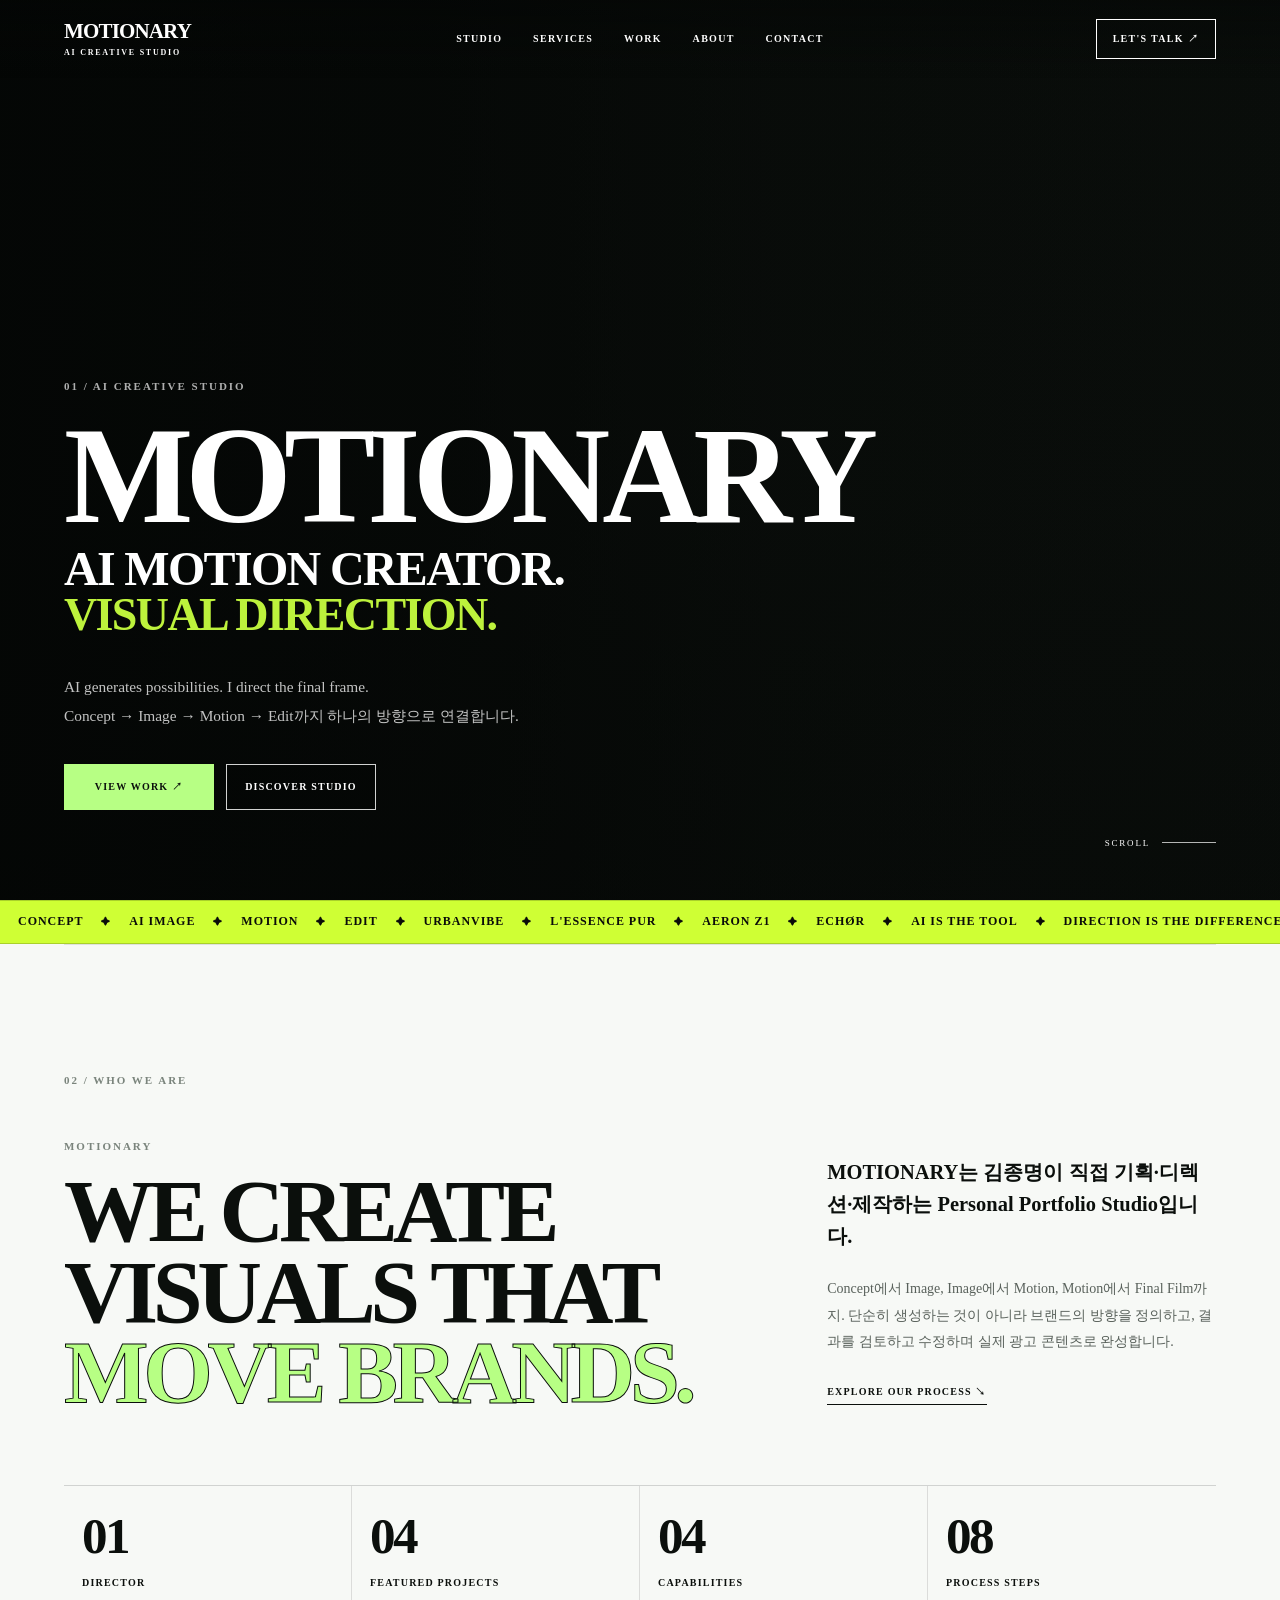
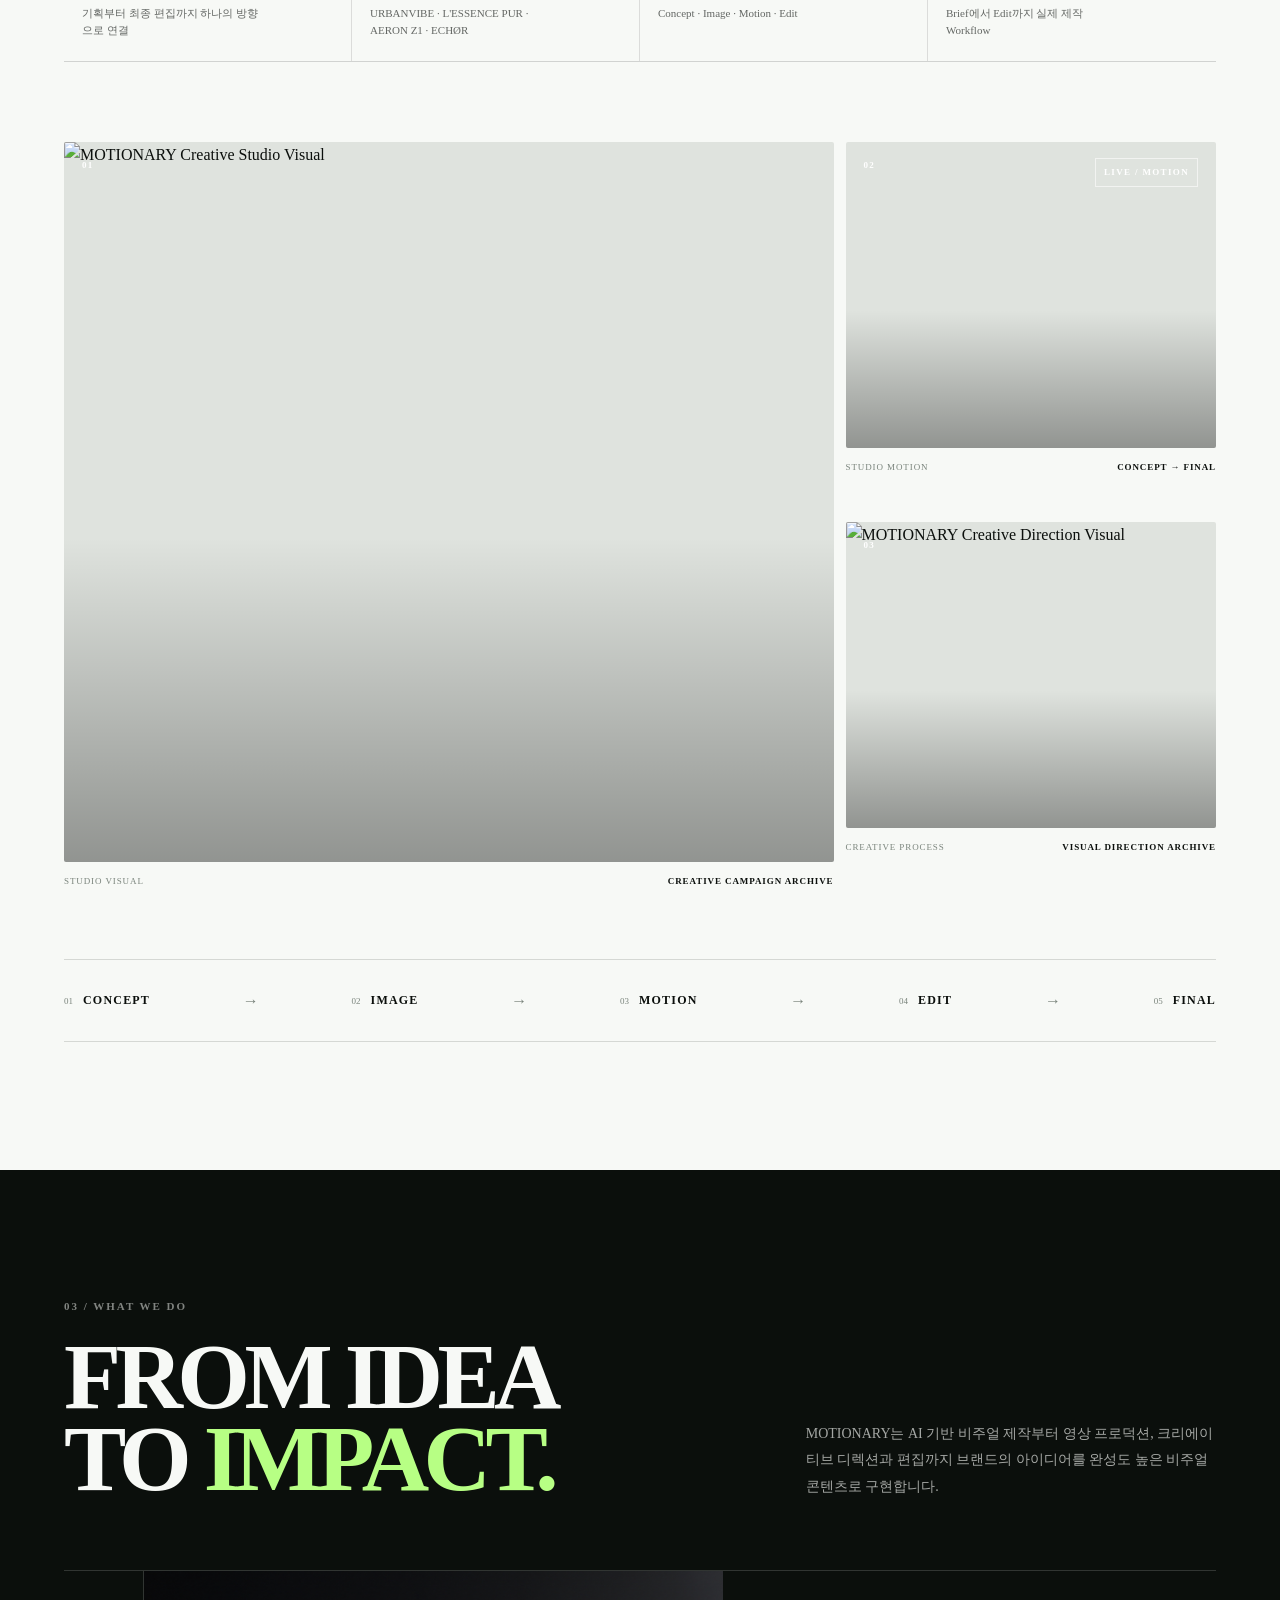
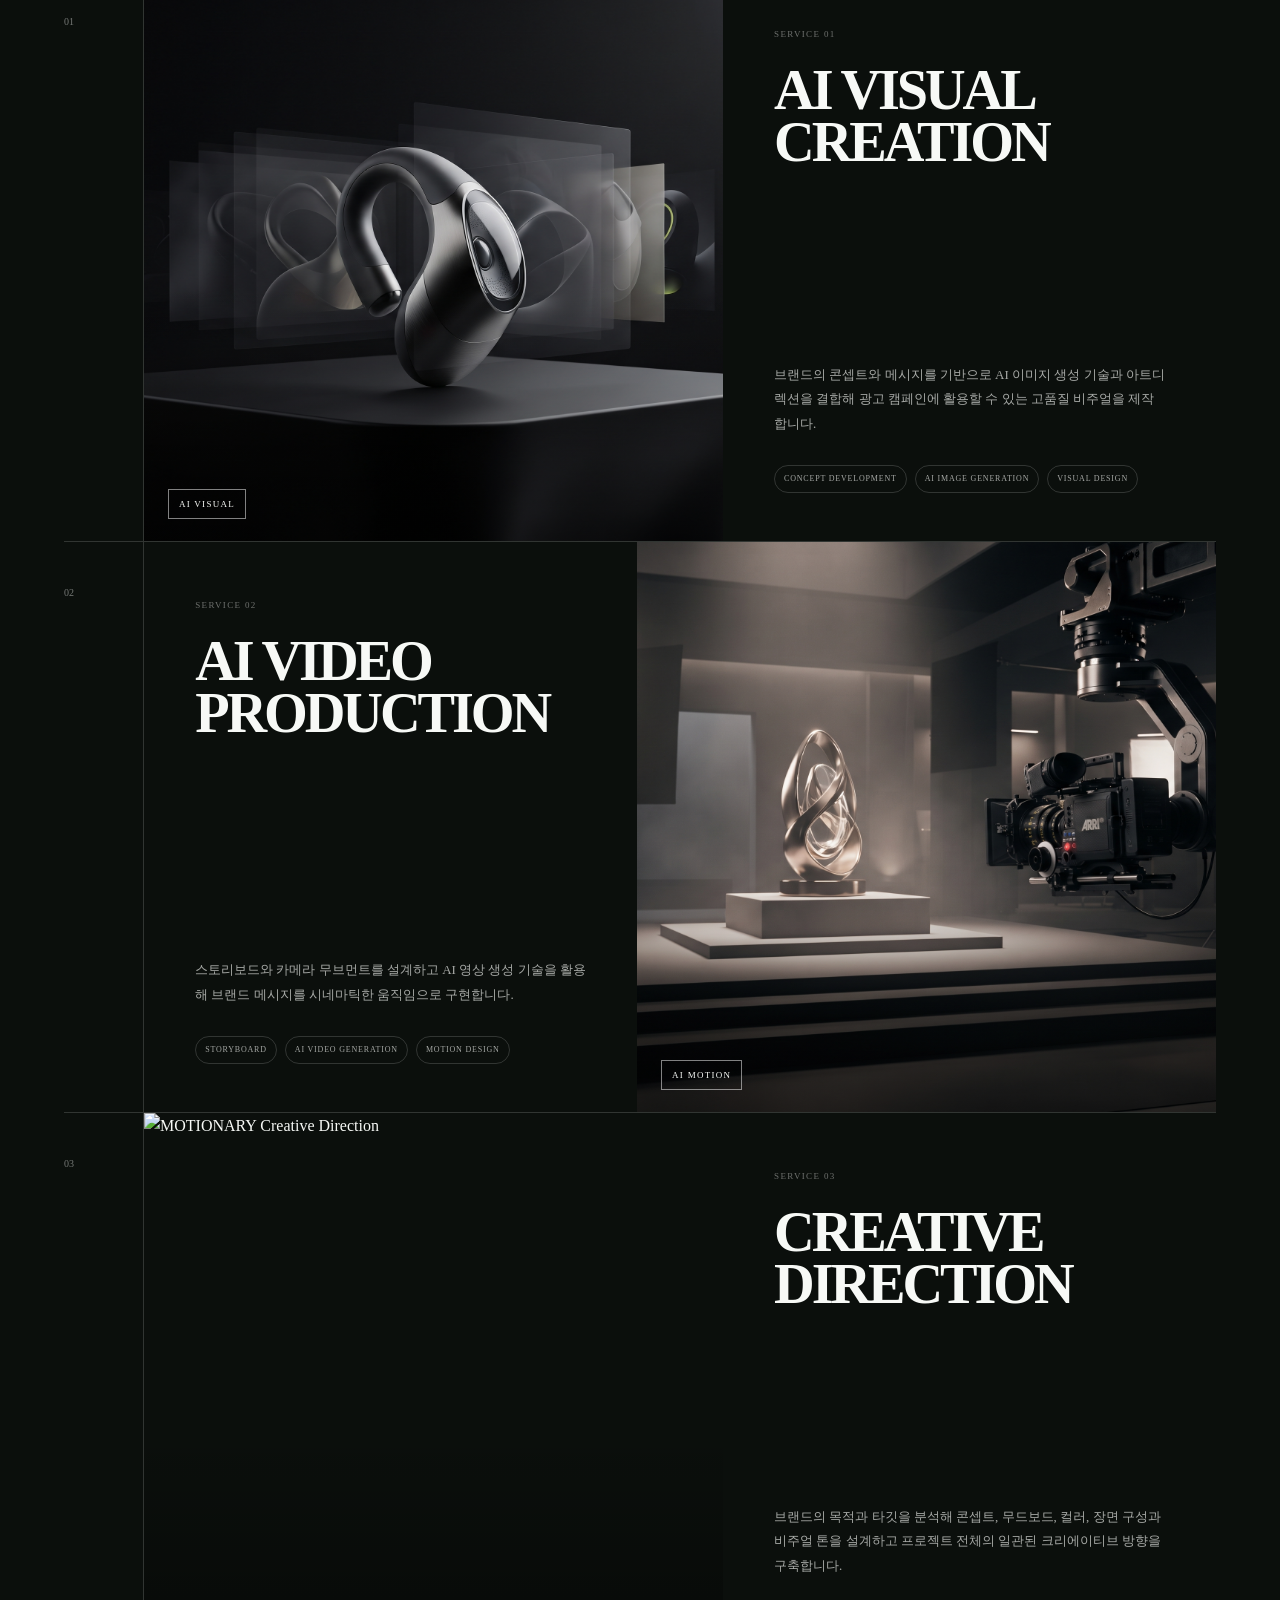
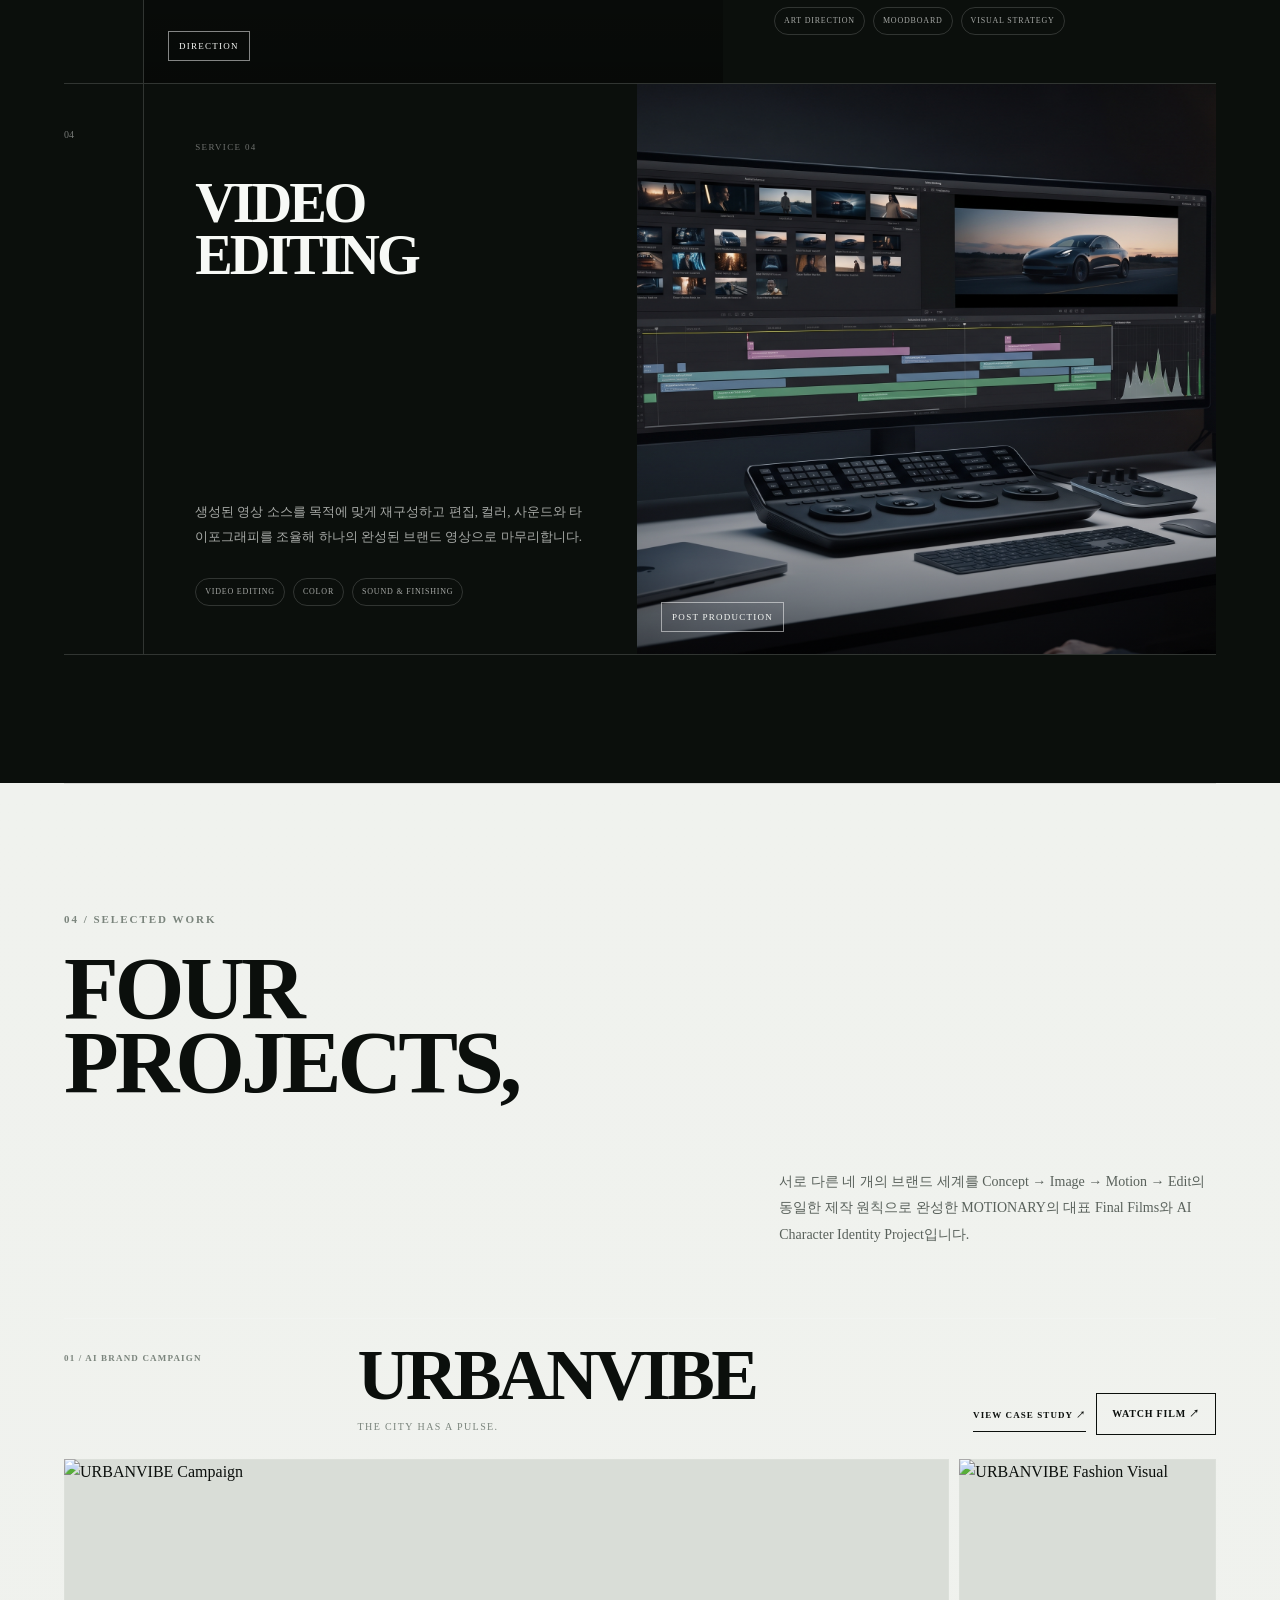
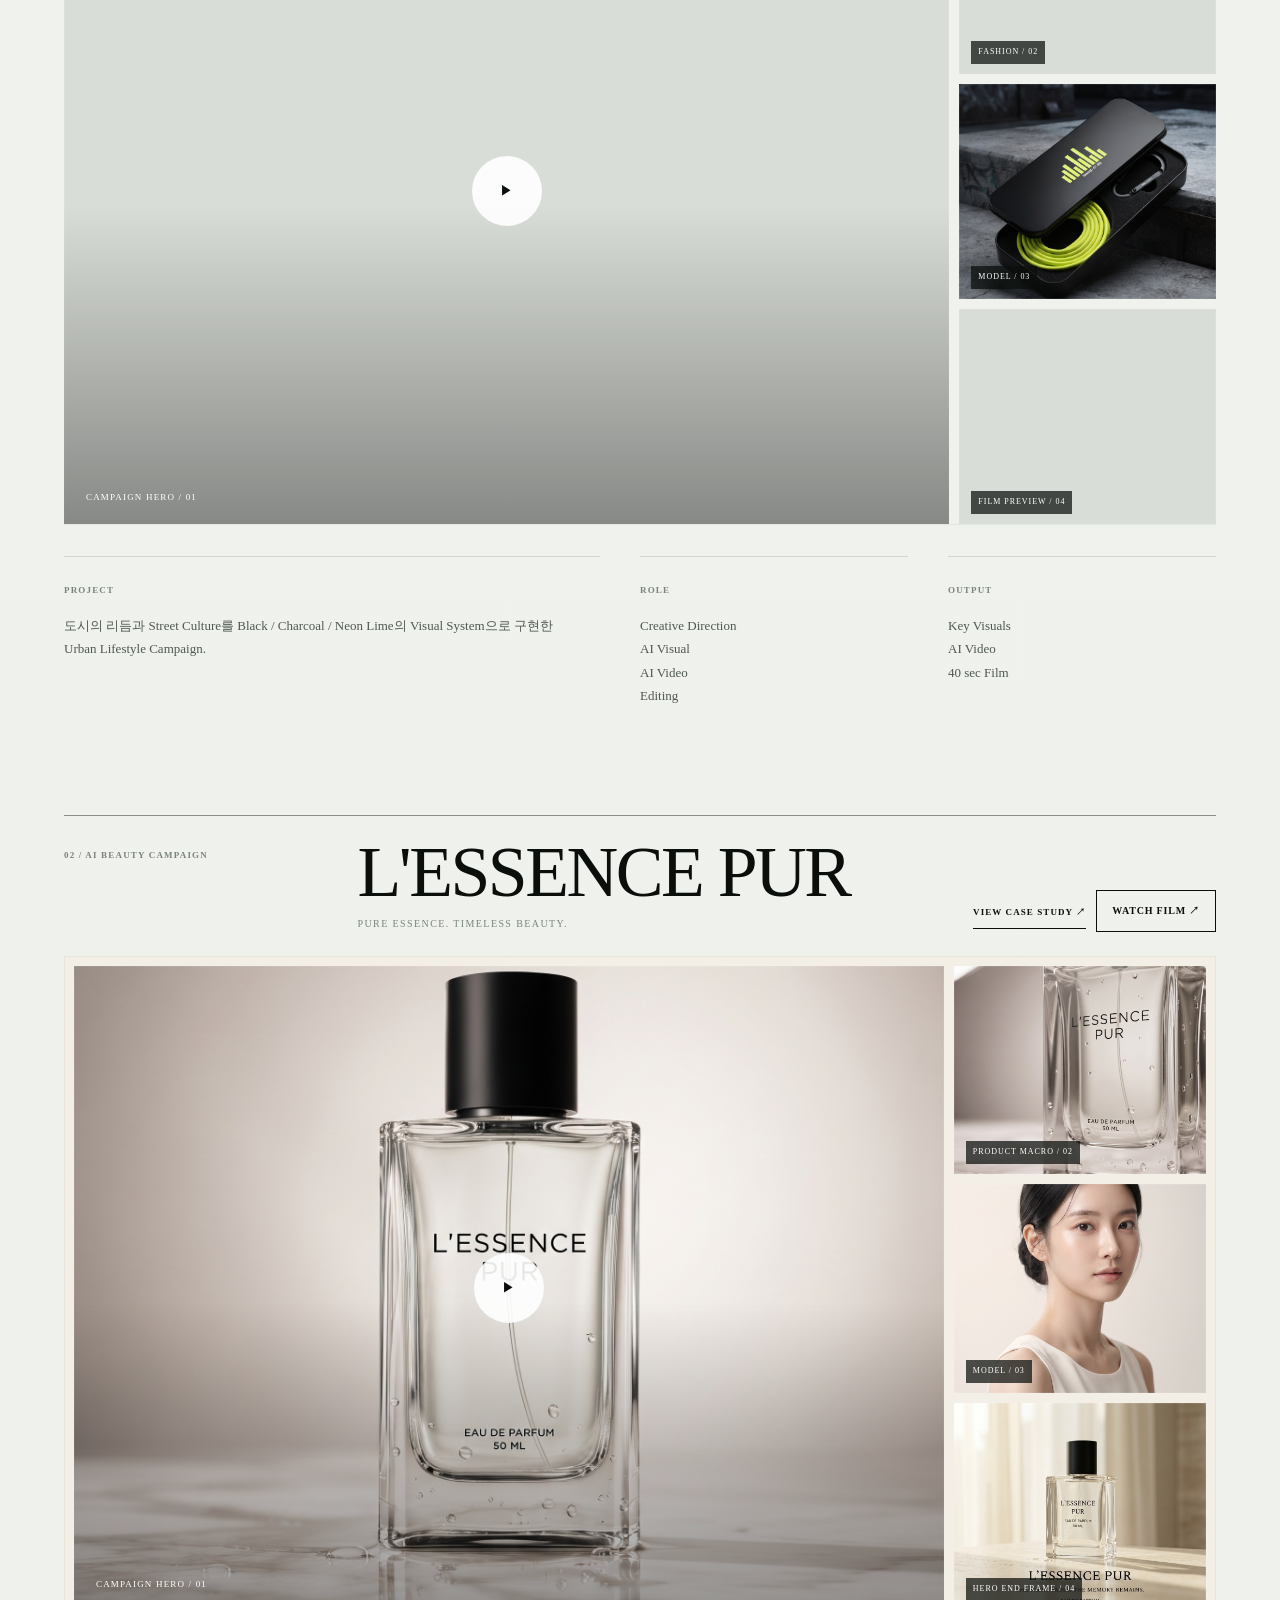
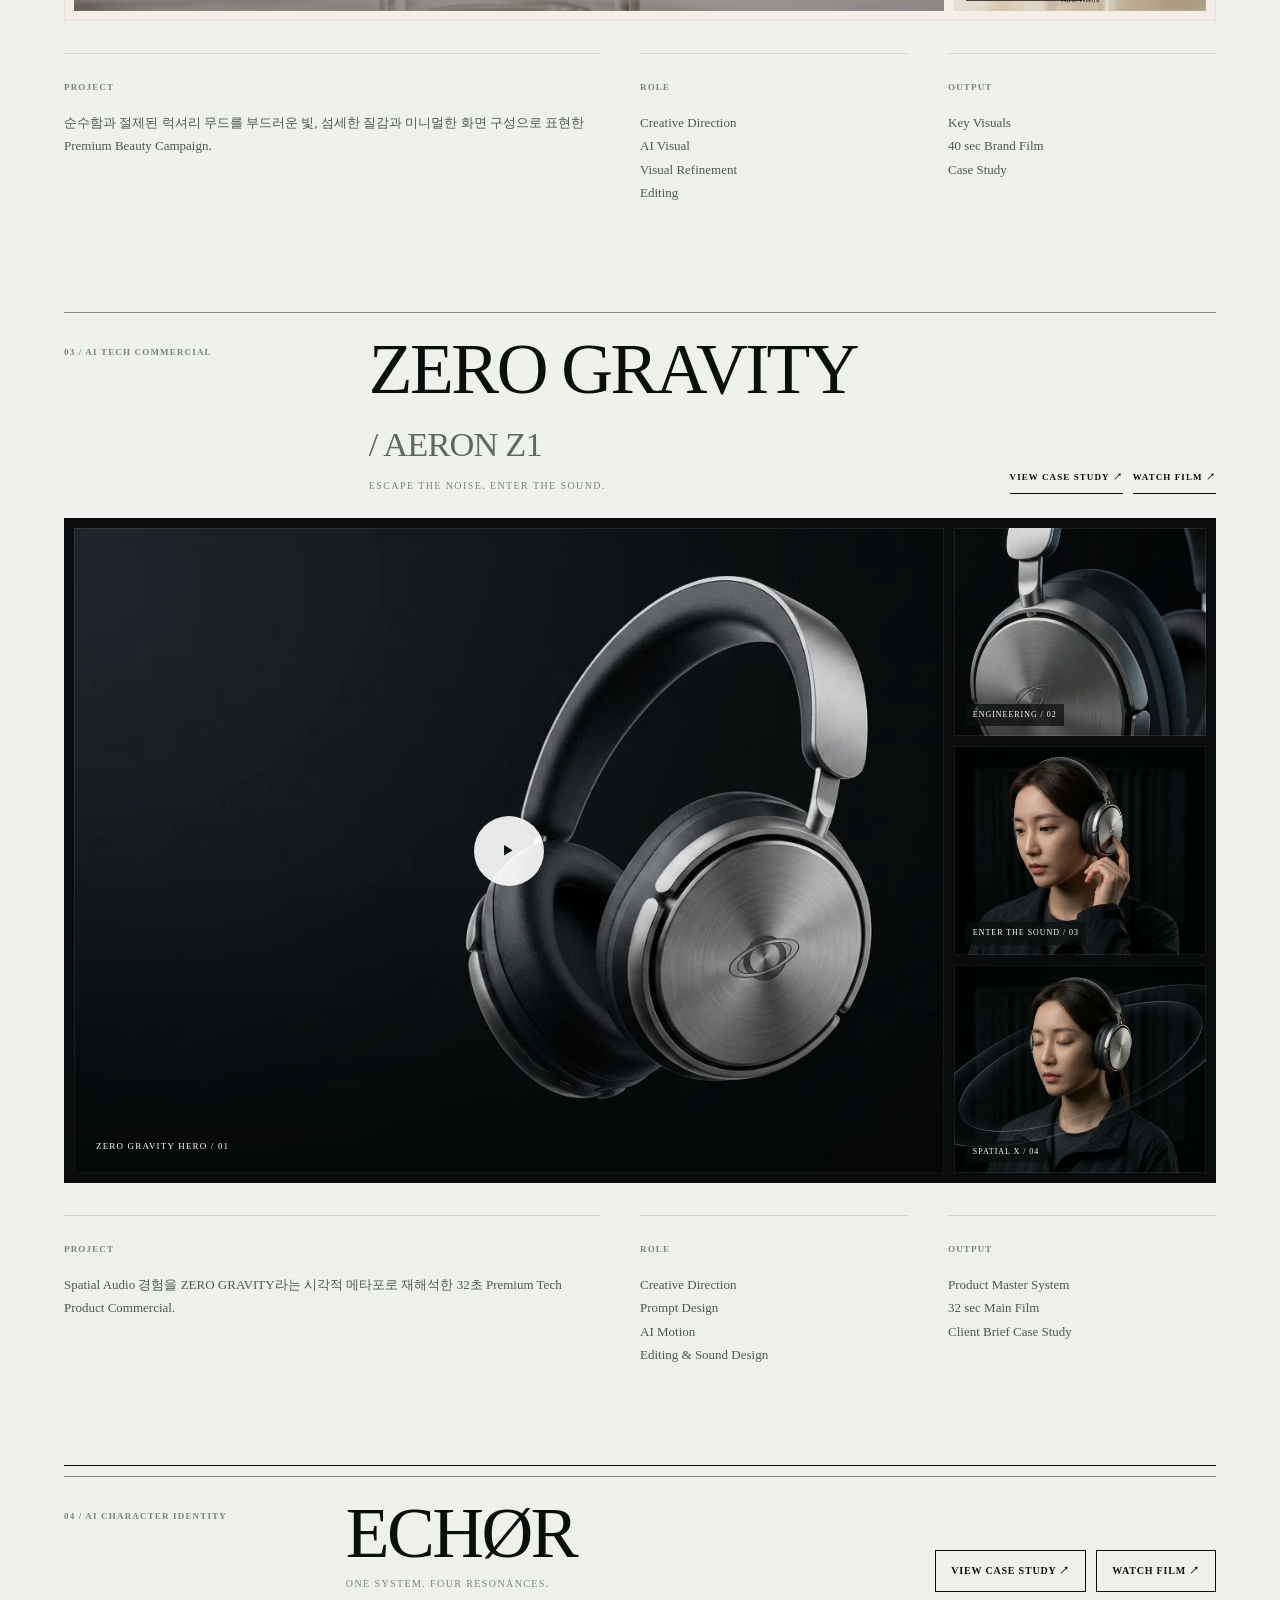
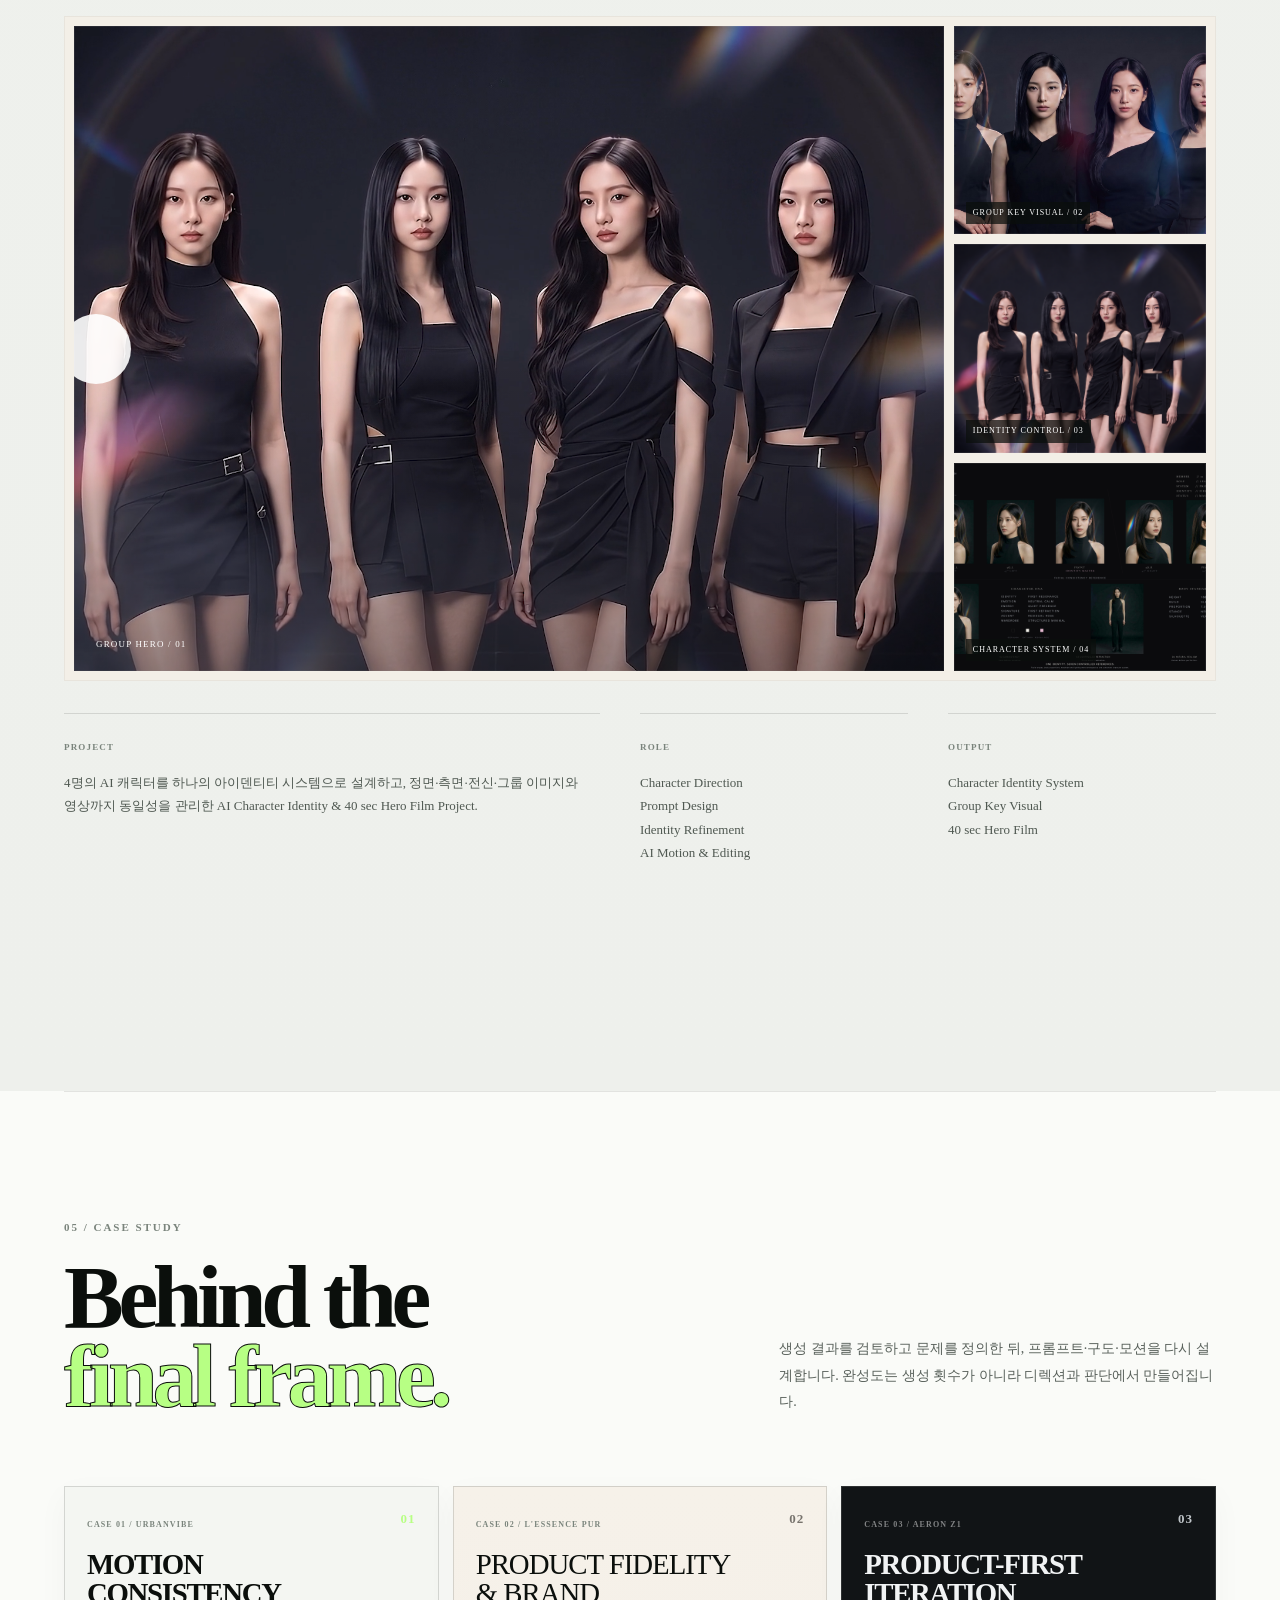
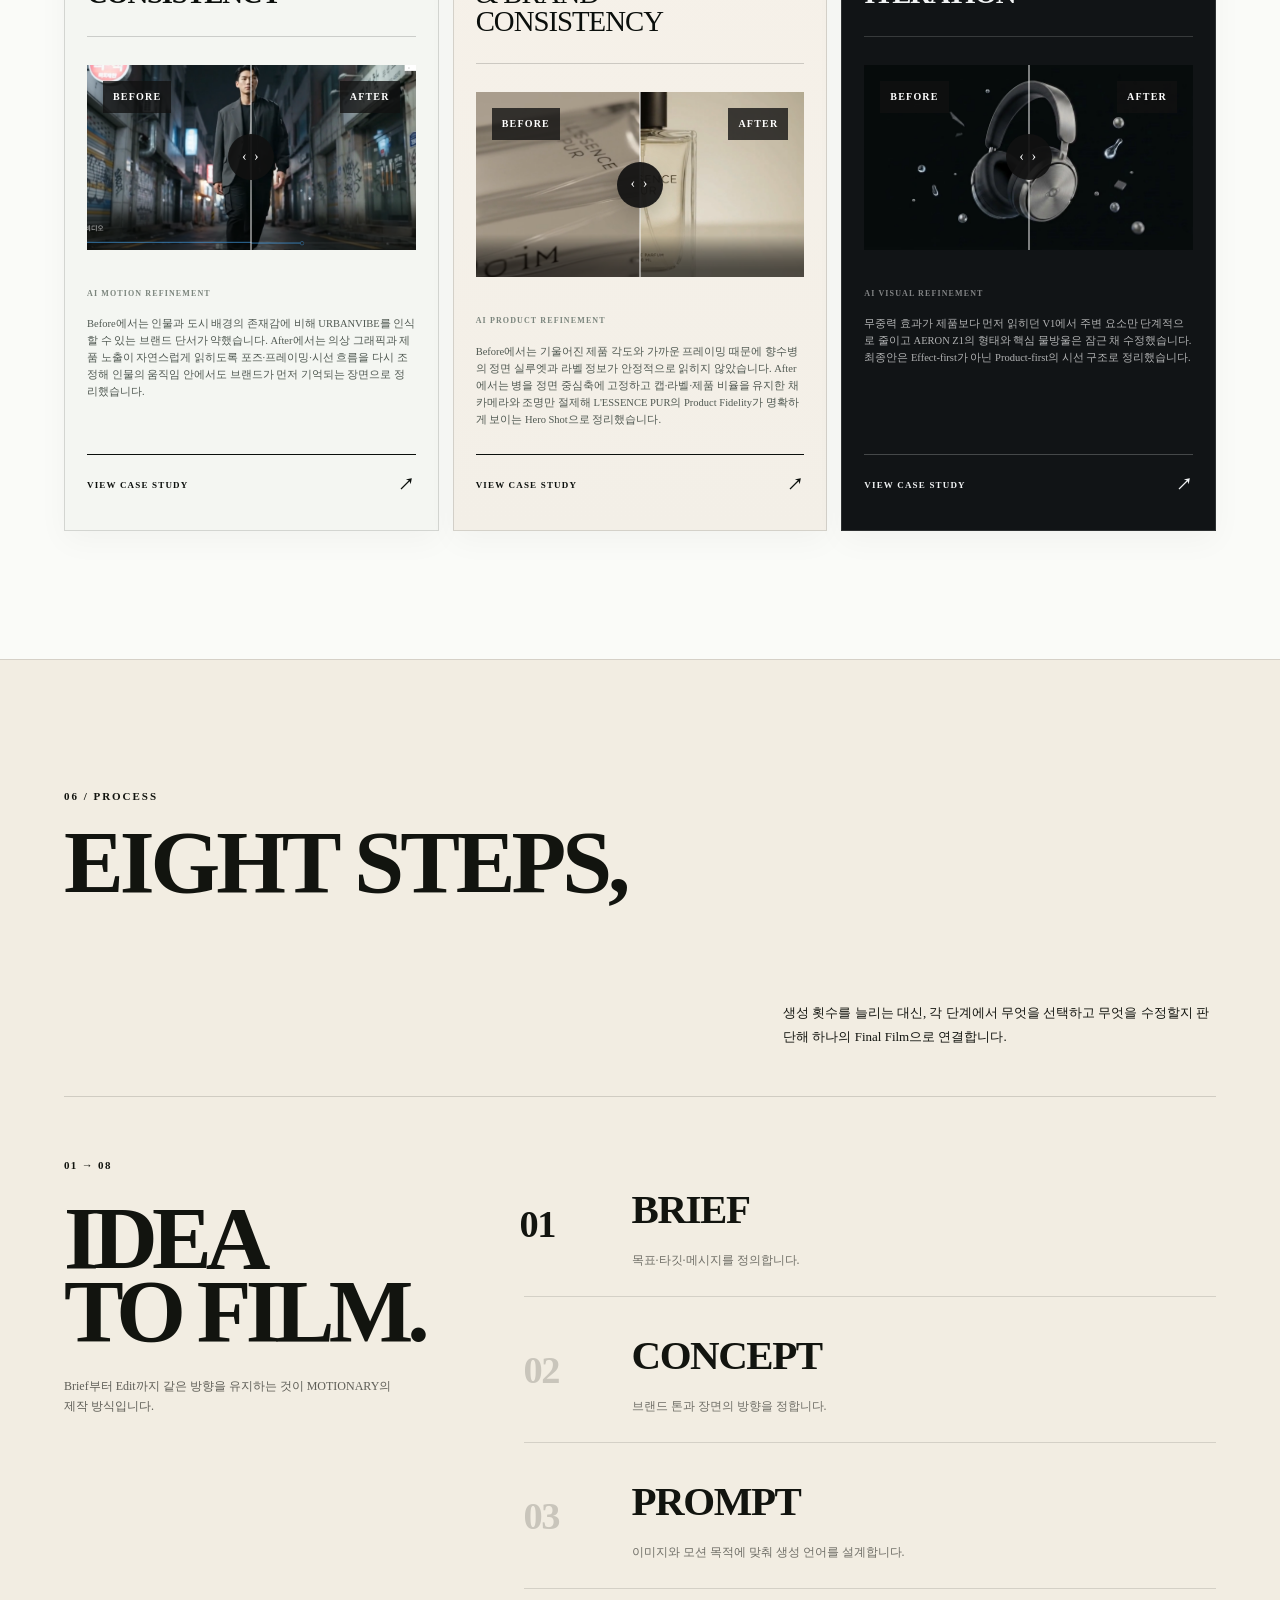
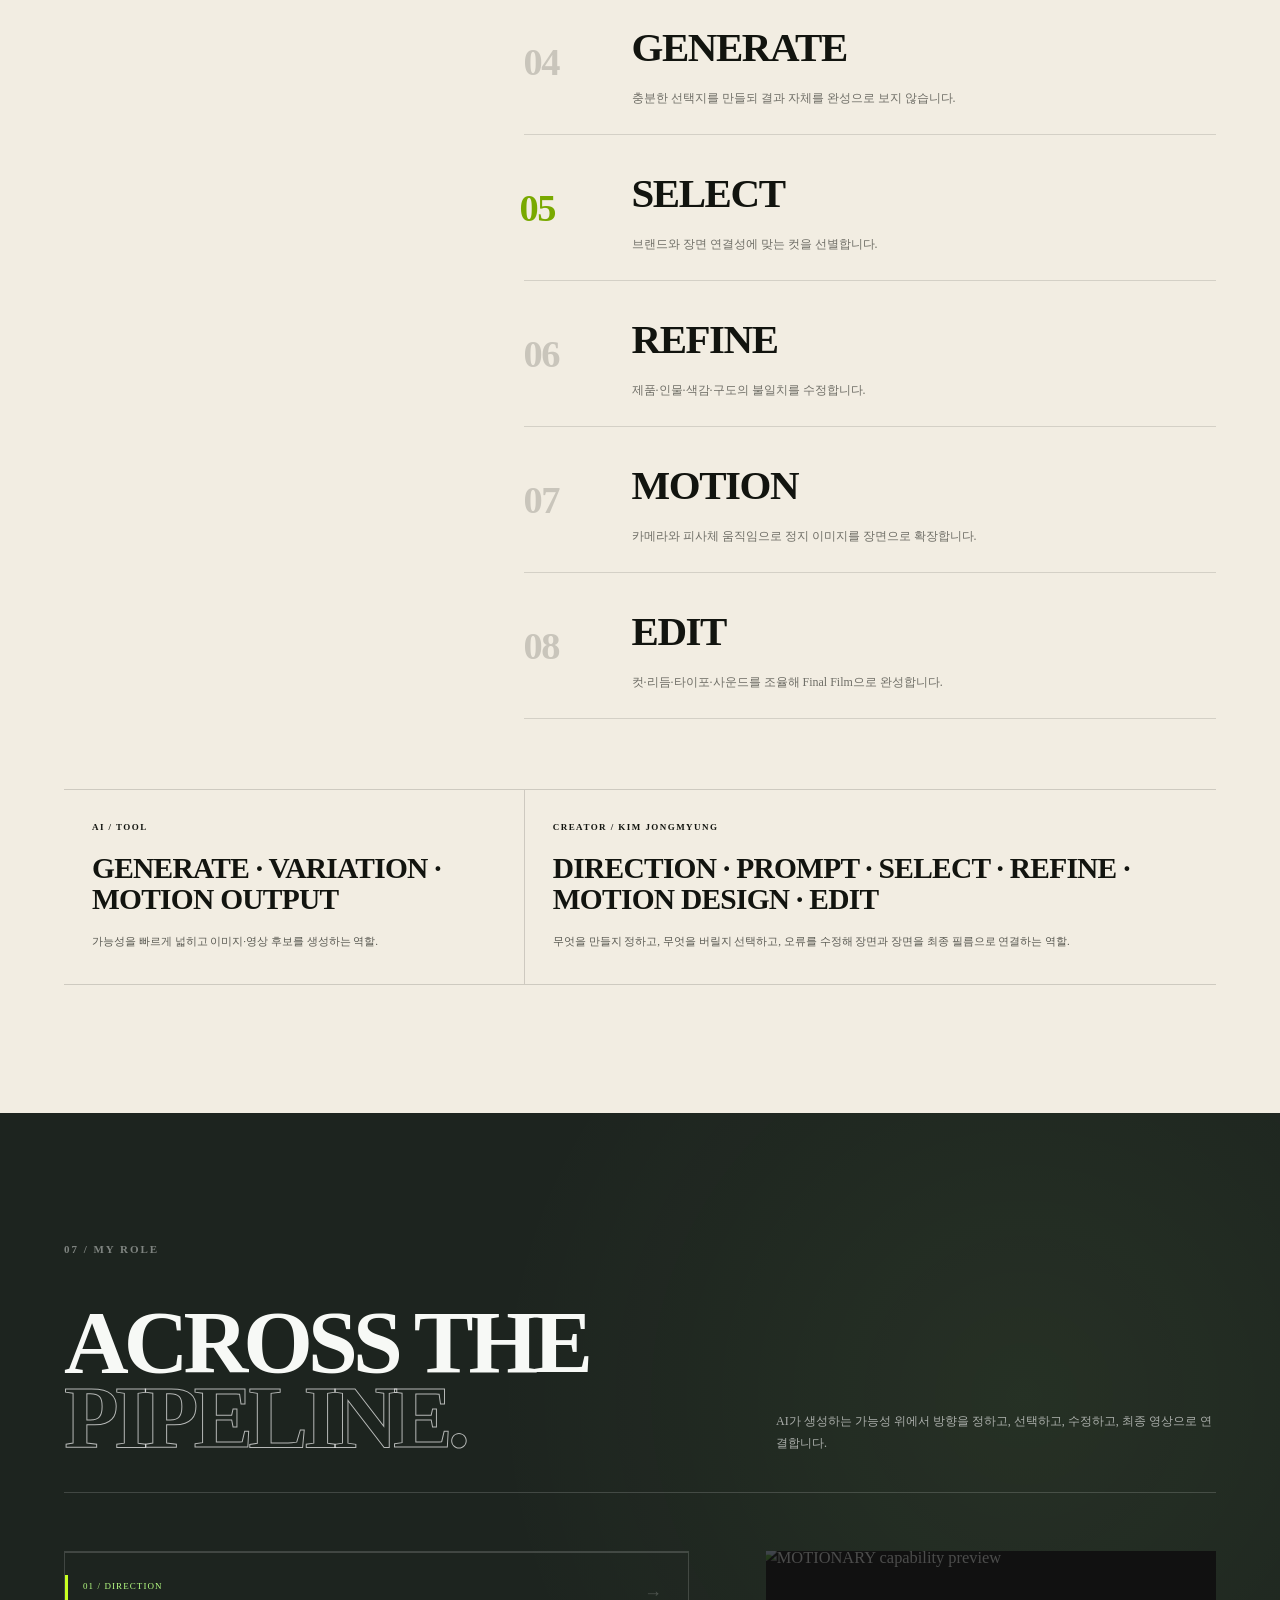
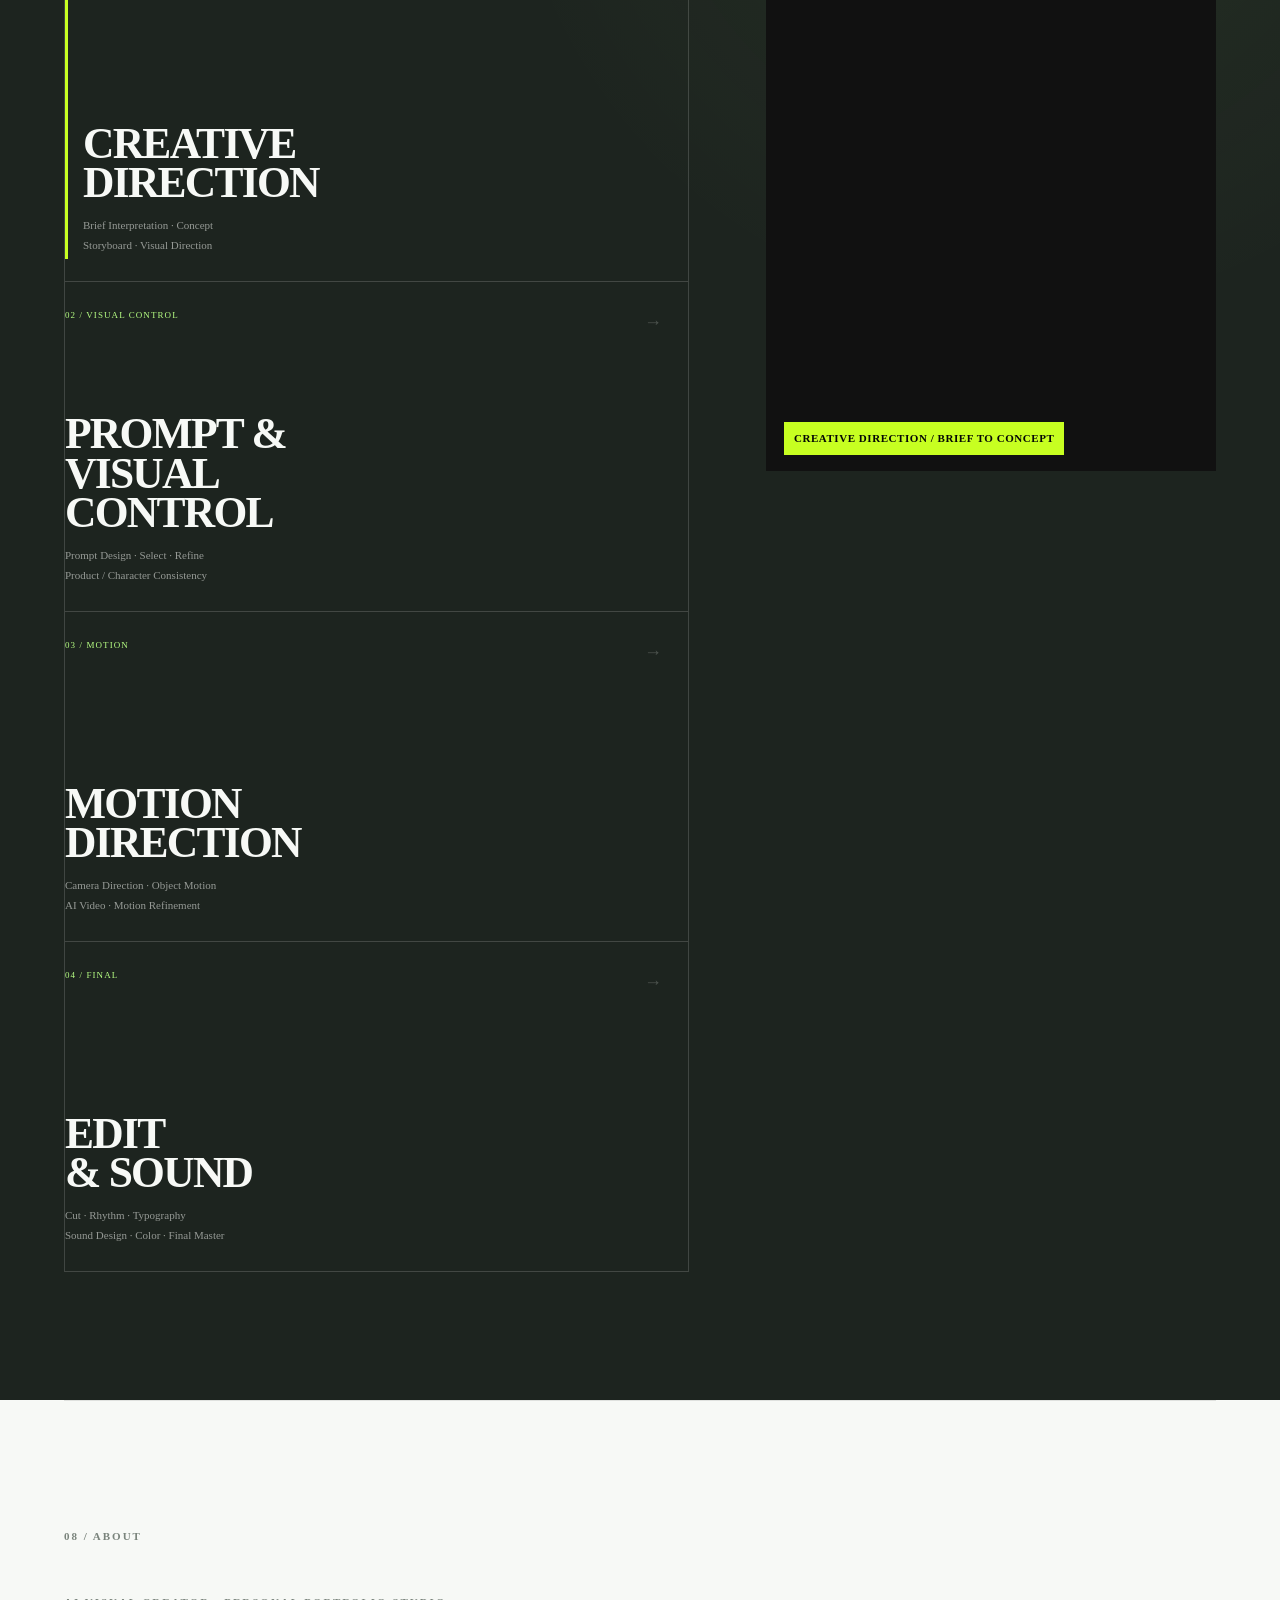
==== commit 0e85c764: "Add ECHOR case study and final portfolio update" ====
--- a/index.html
+++ b/index.html
@@ -98,6 +98,7 @@
 <span>URBANVIBE</span><b>✦</b>
 <span>L'ESSENCE PUR</span><b>✦</b>
 <span>AERON Z1</span><b>✦</b>
+<span>ECHØR</span><b>✦</b>
 <span>AI IS THE TOOL</span><b>✦</b>
 <span>DIRECTION IS THE DIFFERENCE</span><b>✦</b>
 <span>CONCEPT</span><b>✦</b>
@@ -107,6 +108,7 @@
 <span>URBANVIBE</span><b>✦</b>
 <span>L'ESSENCE PUR</span><b>✦</b>
 <span>AERON Z1</span><b>✦</b>
+<span>ECHØR</span><b>✦</b>
 <span>AI IS THE TOOL</span><b>✦</b>
 <span>DIRECTION IS THE DIFFERENCE</span><b>✦</b>
 </div>
@@ -166,9 +168,9 @@
 <p>기획부터 최종 편집까지 하나의 방향으로 연결</p>
 </div>
 <div>
-<strong>03</strong>
-<span>FINAL FILMS</span>
-<p>URBANVIBE · L'ESSENCE PUR · AERON Z1</p>
+<strong>04</strong>
+<span>FEATURED PROJECTS</span>
+<p>URBANVIBE · L'ESSENCE PUR · AERON Z1 · ECHØR</p>
 </div>
 <div>
 <strong>04</strong>
@@ -452,16 +454,16 @@
                     04 / SELECTED WORK
                 </p>
 <h2>
-                    THREE PROJECTS,
+                    FOUR PROJECTS,
                     <br/>
-<span>THREE VISUAL LANGUAGES.</span>
+<span>FOUR VISUAL LANGUAGES.</span>
 </h2>
 </div>
 <p>
 
-                서로 다른 세 브랜드 세계를
+                서로 다른 네 개의 브랜드 세계를
                 Concept → Image → Motion → Edit의 동일한 제작 원칙으로 완성한
-                MOTIONARY의 대표 Final Films입니다.
+                MOTIONARY의 대표 Final Films와 AI Character Identity Project입니다.
 
             </p>
 </div>
@@ -732,6 +734,75 @@
                     Product Master System<br/>
                     32 sec Main Film<br/>
                     Client Brief Case Study
+                </p>
+</div>
+</div>
+<!-- =====================================================
+             SELECTED WORK 04 / ECHØR
+        ====================================================== -->
+<div class="work-project-head echor-work-head">
+<span>
+                04 / AI CHARACTER IDENTITY
+            </span>
+<div>
+<h3>ECHØR</h3>
+<p>ONE SYSTEM. FOUR RESONANCES.</p>
+</div>
+<div class="work-head-actions">
+<a class="echor-case-link" href="echor.html">
+                    VIEW CASE STUDY ↗
+                </a>
+<a href="https://youtu.be/LMgX8h9pK34" rel="noopener noreferrer" target="_blank">
+                    WATCH FILM ↗
+                </a>
+</div>
+</div>
+<div class="work-showcase echor-work-showcase">
+<a class="work-main echor-work-main" href="echor.html" aria-label="ECHØR Case Study 열기">
+<img alt="ECHØR AI Character Identity Hero Film" decoding="async" loading="lazy" src="assets/echor/ECHOR_HERO_FILM_THUMBNAIL_FINAL_16x9.png"/>
+<div class="work-media-overlay"></div>
+<span class="work-play" aria-hidden="true">▶</span>
+<span>GROUP HERO / 01</span>
+</a>
+<div class="work-side">
+<figure>
+<img alt="ECHØR Group Key Visual" decoding="async" loading="lazy" src="assets/echor/ECHOR_GROUP_KEY_VISUAL_FINAL_4K_16x9.png"/>
+<figcaption>GROUP KEY VISUAL / 02</figcaption>
+</figure>
+<figure>
+<img alt="ECHØR Visual Development Final" decoding="async" loading="lazy" src="assets/echor/VISUAL_DEVELOPMENT/ECHOR_SCENE04_FINAL.png"/>
+<figcaption>IDENTITY CONTROL / 03</figcaption>
+</figure>
+<figure>
+<img alt="ECHØR EIRA Character Sheet" decoding="async" loading="lazy" src="assets/echor/EIRA/EIRA_CHARACTER_SHEET_FINAL.png"/>
+<figcaption>CHARACTER SYSTEM / 04</figcaption>
+</figure>
+</div>
+</div>
+<div class="work-info echor-work-info">
+<div>
+<span>PROJECT</span>
+<p>
+                    4명의 AI 캐릭터를 하나의 아이덴티티 시스템으로 설계하고,
+                    정면·측면·전신·그룹 이미지와 영상까지 동일성을 관리한
+                    AI Character Identity &amp; 40 sec Hero Film Project.
+                </p>
+</div>
+<div>
+<span>ROLE</span>
+<p>
+                    Character Direction<br/>
+                    Prompt Design<br/>
+                    Identity Refinement<br/>
+                    AI Motion &amp; Editing
+                </p>
+</div>
+<div>
+<span>OUTPUT</span>
+<p>
+                    Character Identity System<br/>
+                    Group Key Visual<br/>
+                    40 sec Hero Film
                 </p>
 </div>
 </div>
@@ -1114,6 +1185,11 @@
 <strong>AERON Z1 FINAL FILM</strong>
 <span>↗</span>
 </a>
+<a href="https://youtu.be/LMgX8h9pK34" rel="noopener noreferrer" target="_blank">
+<small>YOUTUBE</small>
+<strong>ECHØR HERO FILM</strong>
+<span>↗</span>
+</a>
 <a href="https://pin.it/7rxvYpe9" rel="noopener noreferrer" target="_blank">
 <small>ARCHIVE</small>
 <strong>PINTEREST PORTFOLIO</strong>
--- a/css/style.css
+++ b/css/style.css
@@ -3976,3 +3976,758 @@
     .case-project-grid{grid-template-columns:repeat(2,minmax(0,1fr));}
     .case-project-card-aeron{grid-column:1/-1;}
 }
+
+/* =========================================
+   ECHØR CASE STUDY
+   HERO SECTION
+========================================= */
+
+.echor-hero {
+  position: relative;
+
+  width: 100%;
+
+  min-height: 100vh;
+
+  display: flex;
+
+  align-items: flex-end;
+
+  overflow: hidden;
+
+  background: #090a0d;
+
+  color: #f2f2f0;
+}
+
+
+/* -----------------------------------------
+   HERO IMAGE
+----------------------------------------- */
+
+.echor-hero__media {
+  position: absolute;
+
+  inset: 0;
+
+  width: 100%;
+  height: 100%;
+}
+
+
+.echor-hero__image {
+  width: 100%;
+  height: 100%;
+
+  object-fit: cover;
+
+  object-position: center;
+
+  display: block;
+}
+
+
+/* -----------------------------------------
+   DARK OVERLAY
+----------------------------------------- */
+
+.echor-hero__overlay {
+  position: absolute;
+
+  inset: 0;
+
+  background:
+    linear-gradient(
+      to top,
+      rgba(5, 6, 8, 0.96) 0%,
+      rgba(5, 6, 8, 0.72) 38%,
+      rgba(5, 6, 8, 0.20) 72%,
+      rgba(5, 6, 8, 0.08) 100%
+    );
+}
+
+
+/* -----------------------------------------
+   HERO CONTENT
+----------------------------------------- */
+
+.echor-hero__content {
+  position: relative;
+
+  z-index: 2;
+
+  width: min(1280px, calc(100% - 80px));
+
+  margin: 0 auto;
+
+  padding-bottom: 72px;
+}
+
+
+/* -----------------------------------------
+   SMALL TOP LABEL
+----------------------------------------- */
+
+.echor-hero__eyebrow {
+  margin: 0 0 18px;
+
+  font-size: 13px;
+
+  font-weight: 500;
+
+  letter-spacing: 0.18em;
+
+  color: rgba(242, 242, 240, 0.68);
+}
+
+
+/* -----------------------------------------
+   MAIN TITLE
+----------------------------------------- */
+
+.echor-hero__title {
+  margin: 0;
+
+  font-size: clamp(72px, 10vw, 160px);
+
+  font-weight: 500;
+
+  line-height: 0.9;
+
+  letter-spacing: -0.05em;
+}
+
+
+/* -----------------------------------------
+   SUB TITLE
+----------------------------------------- */
+
+.echor-hero__subtitle {
+  margin: 28px 0 0;
+
+  font-size: clamp(18px, 2vw, 26px);
+
+  font-weight: 500;
+
+  line-height: 1.5;
+}
+
+
+/* -----------------------------------------
+   DESCRIPTION
+----------------------------------------- */
+
+.echor-hero__description {
+  max-width: 720px;
+
+  margin: 20px 0 0;
+
+  font-size: 16px;
+
+  line-height: 1.8;
+
+  color: rgba(242, 242, 240, 0.72);
+}
+
+
+/* -----------------------------------------
+   META INFORMATION
+----------------------------------------- */
+
+.echor-hero__meta {
+  margin-top: 42px;
+
+  padding-top: 26px;
+
+  border-top: 1px solid rgba(255, 255, 255, 0.18);
+
+  display: grid;
+
+  grid-template-columns: repeat(3, 1fr);
+
+  gap: 32px;
+
+  max-width: 960px;
+}
+
+
+.echor-meta-item {
+  display: flex;
+
+  flex-direction: column;
+
+  gap: 9px;
+}
+
+
+.echor-meta-item__label {
+  font-size: 11px;
+
+  font-weight: 600;
+
+  letter-spacing: 0.16em;
+
+  color: rgba(242, 242, 240, 0.42);
+}
+
+
+.echor-meta-item__value {
+  font-size: 14px;
+
+  line-height: 1.6;
+
+  color: rgba(242, 242, 240, 0.88);
+}
+
+
+/* =========================================
+   TABLET
+========================================= */
+
+@media (max-width: 900px) {
+
+  .echor-hero__content {
+    width: calc(100% - 48px);
+
+    padding-bottom: 52px;
+  }
+
+
+  .echor-hero__meta {
+    grid-template-columns: 1fr 1fr;
+  }
+
+}
+
+
+/* =========================================
+   MOBILE
+========================================= */
+
+@media (max-width: 640px) {
+
+  .echor-hero {
+    min-height: 760px;
+  }
+
+
+  .echor-hero__content {
+    width: calc(100% - 32px);
+
+    padding-bottom: 36px;
+  }
+
+
+  .echor-hero__title {
+    font-size: 64px;
+  }
+
+
+  .echor-hero__subtitle {
+    font-size: 17px;
+  }
+
+
+  .echor-hero__description {
+    font-size: 14px;
+
+    line-height: 1.75;
+  }
+
+
+  .echor-hero__meta {
+    grid-template-columns: 1fr;
+
+    gap: 20px;
+
+    margin-top: 30px;
+  }
+
+}
+
+/* =========================================
+   ECHØR CASE STUDY
+   STEP 2 - PROJECT OVERVIEW
+========================================= */
+
+.echor-overview {
+  width: 100%;
+
+  padding: 140px 0;
+
+  background: #0b0c0f;
+
+  color: #f2f2f0;
+}
+
+
+.echor-overview__inner {
+  width: min(1280px, calc(100% - 80px));
+
+  margin: 0 auto;
+
+  display: grid;
+
+  grid-template-columns: 0.9fr 1.1fr;
+
+  gap: 80px;
+
+  align-items: center;
+}
+
+
+/* -----------------------------------------
+   LEFT CONTENT
+----------------------------------------- */
+
+.echor-section-label {
+  margin: 0 0 20px;
+
+  font-size: 12px;
+
+  font-weight: 600;
+
+  letter-spacing: 0.18em;
+
+  color: rgba(242, 242, 240, 0.45);
+}
+
+
+.echor-overview__title {
+  margin: 0;
+
+  font-size: clamp(40px, 5vw, 74px);
+
+  line-height: 1.02;
+
+  font-weight: 500;
+
+  letter-spacing: -0.04em;
+}
+
+
+.echor-overview__lead {
+  margin: 28px 0 0;
+
+  font-size: 19px;
+
+  line-height: 1.7;
+
+  font-weight: 500;
+
+  color: rgba(242, 242, 240, 0.92);
+}
+
+
+.echor-overview__description {
+  max-width: 580px;
+
+  margin: 22px 0 0;
+
+  font-size: 15px;
+
+  line-height: 1.9;
+
+  color: rgba(242, 242, 240, 0.64);
+}
+
+
+/* -----------------------------------------
+   CHALLENGE BOX
+----------------------------------------- */
+
+.echor-overview__challenge {
+  margin-top: 48px;
+
+  padding-top: 28px;
+
+  border-top: 1px solid rgba(255, 255, 255, 0.14);
+}
+
+
+.echor-overview__challenge-label {
+  display: block;
+
+  margin-bottom: 14px;
+
+  font-size: 11px;
+
+  font-weight: 600;
+
+  letter-spacing: 0.16em;
+
+  color: rgba(242, 242, 240, 0.36);
+}
+
+
+.echor-overview__challenge-en {
+  margin: 0;
+
+  font-size: clamp(20px, 2.2vw, 30px);
+
+  line-height: 1.35;
+
+  font-weight: 500;
+
+  color: rgba(242, 242, 240, 0.94);
+}
+
+
+.echor-overview__challenge-ko {
+  max-width: 520px;
+
+  margin: 16px 0 0;
+
+  font-size: 14px;
+
+  line-height: 1.8;
+
+  color: rgba(242, 242, 240, 0.52);
+}
+
+
+/* -----------------------------------------
+   RIGHT VISUAL
+----------------------------------------- */
+
+.echor-overview__visual {
+  width: 100%;
+}
+
+
+.echor-overview__image-wrap {
+  position: relative;
+
+  width: 100%;
+
+  aspect-ratio: 16 / 9;
+
+  overflow: hidden;
+
+  background: #111318;
+}
+
+
+.echor-overview__image {
+  width: 100%;
+
+  height: 100%;
+
+  object-fit: cover;
+
+  display: block;
+
+  transform: scale(1.01);
+
+  transition:
+    transform 0.8s ease,
+    filter 0.8s ease;
+}
+
+
+.echor-overview__image-overlay {
+  position: absolute;
+
+  inset: 0;
+
+  pointer-events: none;
+
+  background:
+    linear-gradient(
+      to top,
+      rgba(5, 6, 8, 0.18),
+      rgba(5, 6, 8, 0.02)
+    );
+}
+
+
+.echor-overview__image-wrap:hover .echor-overview__image {
+  transform: scale(1.035);
+
+  filter: brightness(1.05);
+}
+
+
+/* -----------------------------------------
+   IMAGE CAPTION
+----------------------------------------- */
+
+.echor-overview__caption {
+  margin-top: 14px;
+
+  display: flex;
+
+  justify-content: space-between;
+
+  gap: 20px;
+
+  font-size: 10px;
+
+  font-weight: 500;
+
+  letter-spacing: 0.14em;
+
+  color: rgba(242, 242, 240, 0.34);
+}
+
+
+/* =========================================
+   TABLET
+========================================= */
+
+@media (max-width: 1000px) {
+
+  .echor-overview {
+    padding: 110px 0;
+  }
+
+
+  .echor-overview__inner {
+    width: calc(100% - 48px);
+
+    grid-template-columns: 1fr;
+
+    gap: 56px;
+  }
+
+
+  .echor-overview__description {
+    max-width: 720px;
+  }
+
+
+  .echor-overview__challenge-ko {
+    max-width: 680px;
+  }
+
+}
+
+
+/* =========================================
+   MOBILE
+========================================= */
+
+@media (max-width: 640px) {
+
+  .echor-overview {
+    padding: 84px 0;
+  }
+
+
+  .echor-overview__inner {
+    width: calc(100% - 32px);
+
+    gap: 40px;
+  }
+
+
+  .echor-overview__title {
+    font-size: 42px;
+  }
+
+
+  .echor-overview__lead {
+    font-size: 17px;
+  }
+
+
+  .echor-overview__description {
+    font-size: 14px;
+
+    line-height: 1.8;
+  }
+
+
+  .echor-overview__challenge {
+    margin-top: 36px;
+  }
+
+
+  .echor-overview__challenge-en {
+    font-size: 21px;
+  }
+
+
+  .echor-overview__caption {
+    flex-direction: column;
+
+    gap: 6px;
+  }
+
+}
+
+/* =========================================
+   ECHØR SCROLL REVEAL
+========================================= */
+
+.echor-reveal {
+  opacity: 0;
+
+  transform: translateY(34px);
+
+  transition:
+    opacity 0.9s ease,
+    transform 0.9s ease;
+}
+
+
+.echor-reveal.is-visible {
+  opacity: 1;
+
+  transform: translateY(0);
+}
+
+
+/* 접근성 설정:
+   사용자가 애니메이션 최소화를 설정한 경우 */
+@media (prefers-reduced-motion: reduce) {
+
+  .echor-reveal {
+    opacity: 1;
+
+    transform: none;
+
+    transition: none;
+  }
+
+}
+
+/* ==================================================
+   ECHØR PROJECT CARD
+   MAIN PORTFOLIO INTEGRATION
+================================================== */
+
+.project-card--echor {
+    position: relative;
+}
+
+
+.project-card--echor .project-title,
+.project-card--echor h3,
+.project-card--echor h4 {
+    font-family:
+        Pretendard,
+        "Noto Sans KR",
+        Arial,
+        sans-serif;
+}
+
+
+.project-card--echor .project-card-image,
+.project-card--echor img {
+    object-position: center center;
+}
+
+
+.project-card--echor .project-category,
+.project-card--echor .project-meta,
+.project-card--echor .project-number {
+    letter-spacing: 0.12em;
+}
+
+
+.project-card--echor a {
+    transition:
+        opacity 0.3s ease,
+        transform 0.3s ease;
+}
+
+
+.project-card--echor a:hover {
+    opacity: 0.72;
+}
+
+
+/* ==================================================
+   ECHØR PROJECT ACTIONS
+================================================== */
+
+.echor-project-actions {
+    display: flex;
+    flex-wrap: wrap;
+
+    gap: 18px;
+
+    margin-top: 18px;
+}
+
+
+.echor-project-actions a {
+    display: inline-flex;
+
+    align-items: center;
+
+    gap: 6px;
+
+    color: inherit;
+
+    text-decoration: none;
+
+    font-size: 10px;
+
+    font-weight: 600;
+
+    letter-spacing: 0.12em;
+}
+
+
+.echor-project-actions a:hover {
+    transform: translateX(4px);
+}
+
+
+/* ==================================================
+   CONTACT / ECHØR YOUTUBE LINK
+================================================== */
+
+.contact-links a[href*="LMgX8h9pK34"] {
+    position: relative;
+}
+
+
+.contact-links a[href*="LMgX8h9pK34"]::after {
+    content: "NEW";
+
+    margin-left: auto;
+
+    padding: 4px 7px;
+
+    border:
+        1px solid
+        rgba(23,23,23,0.18);
+
+    font-size: 7px;
+
+    font-weight: 600;
+
+    letter-spacing: 0.12em;
+
+    opacity: 0.52;
+}
+
+
+/* ==================================================
+   MOBILE
+================================================== */
+
+@media (max-width: 640px) {
+
+    .echor-project-actions {
+        gap: 12px;
+
+        margin-top: 14px;
+    }
+
+
+    .echor-project-actions a {
+        font-size: 9px;
+    }
+
+
+    .contact-links a[href*="LMgX8h9pK34"]::after {
+        font-size: 6px;
+
+        padding: 3px 5px;
+    }
+
+}
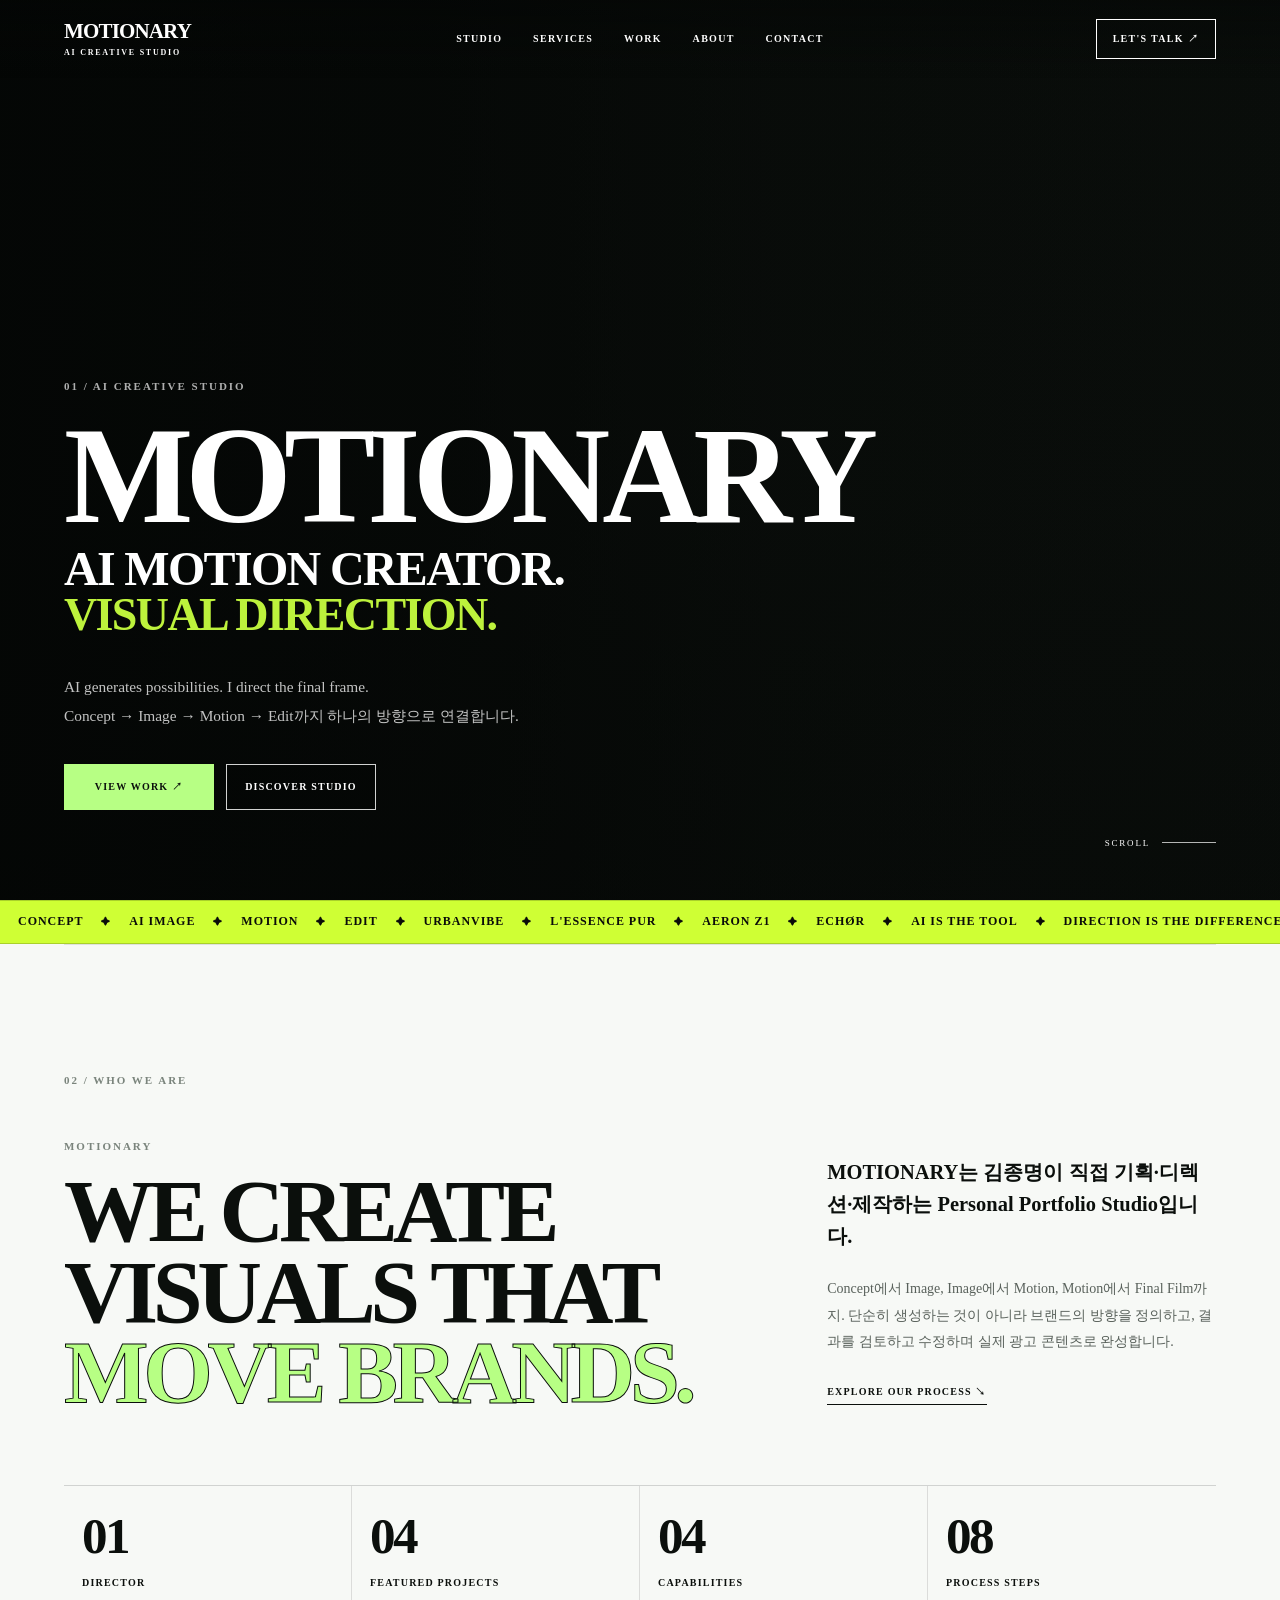
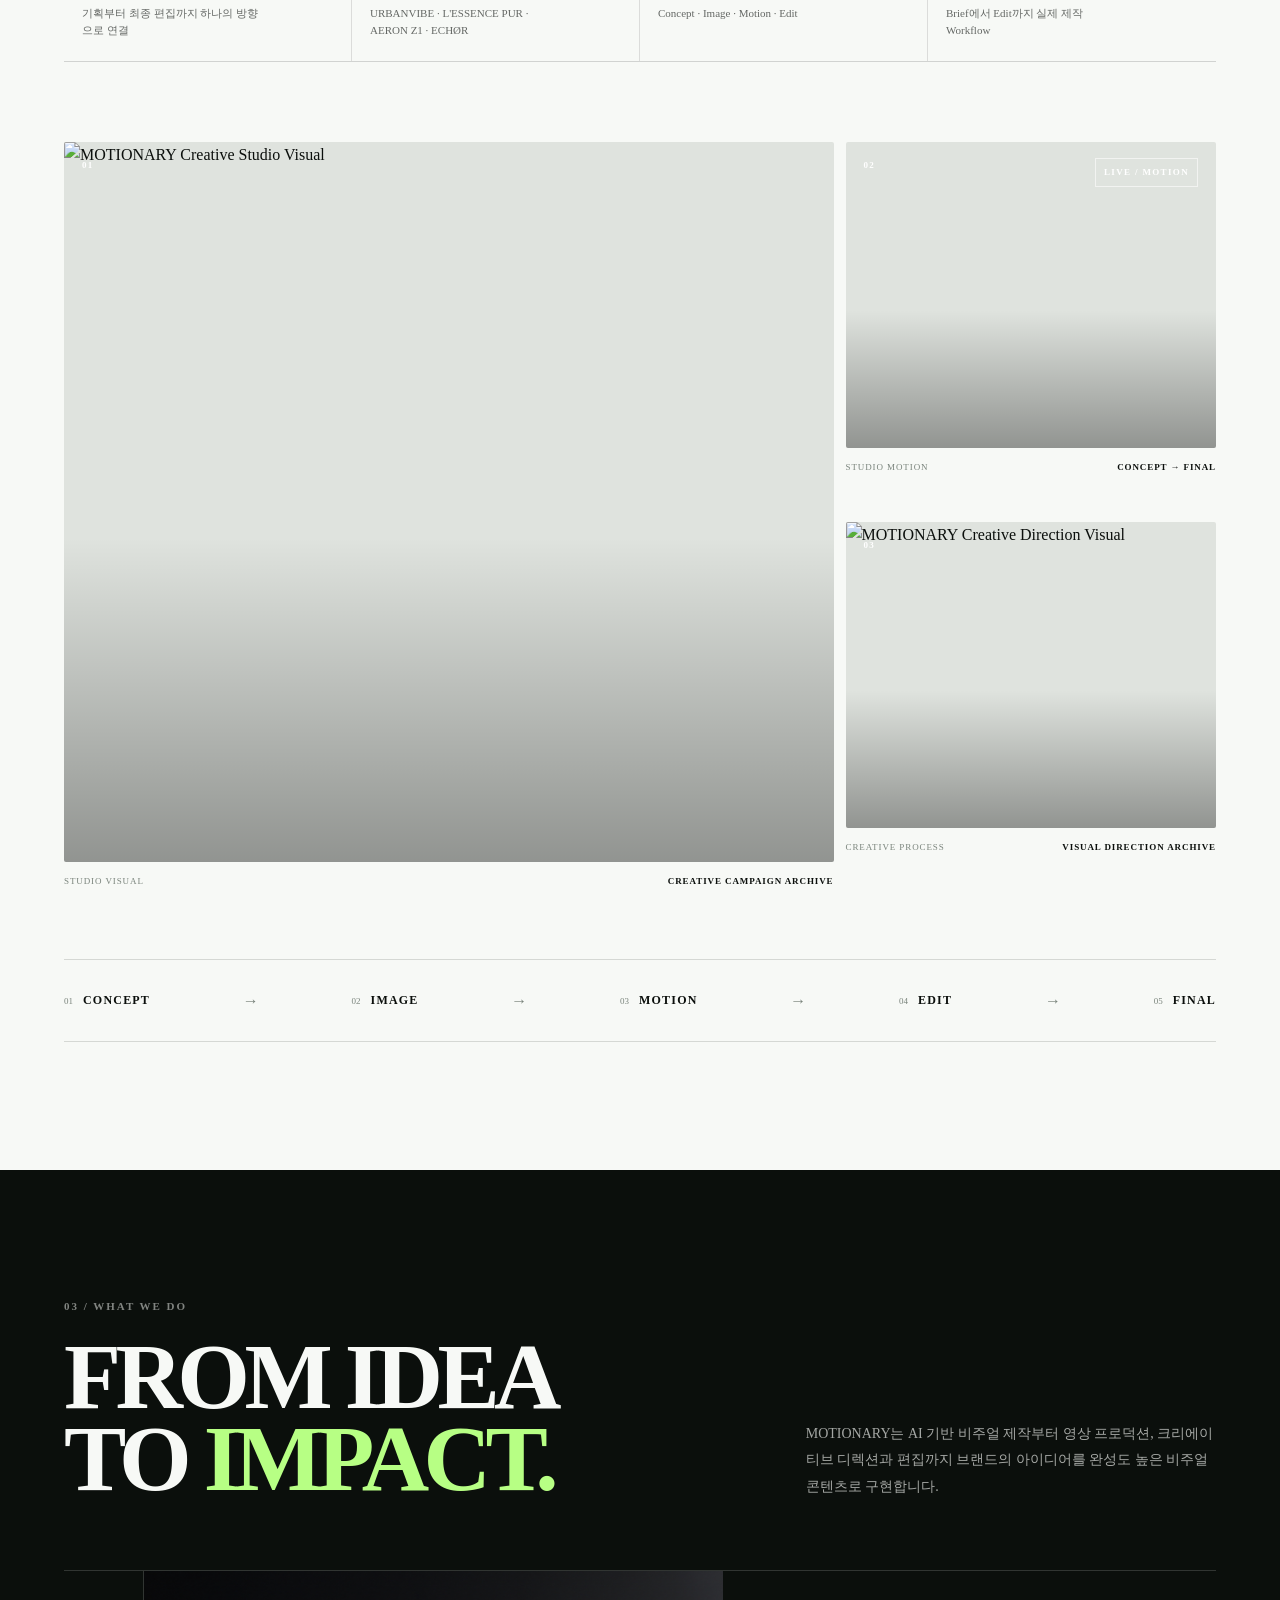
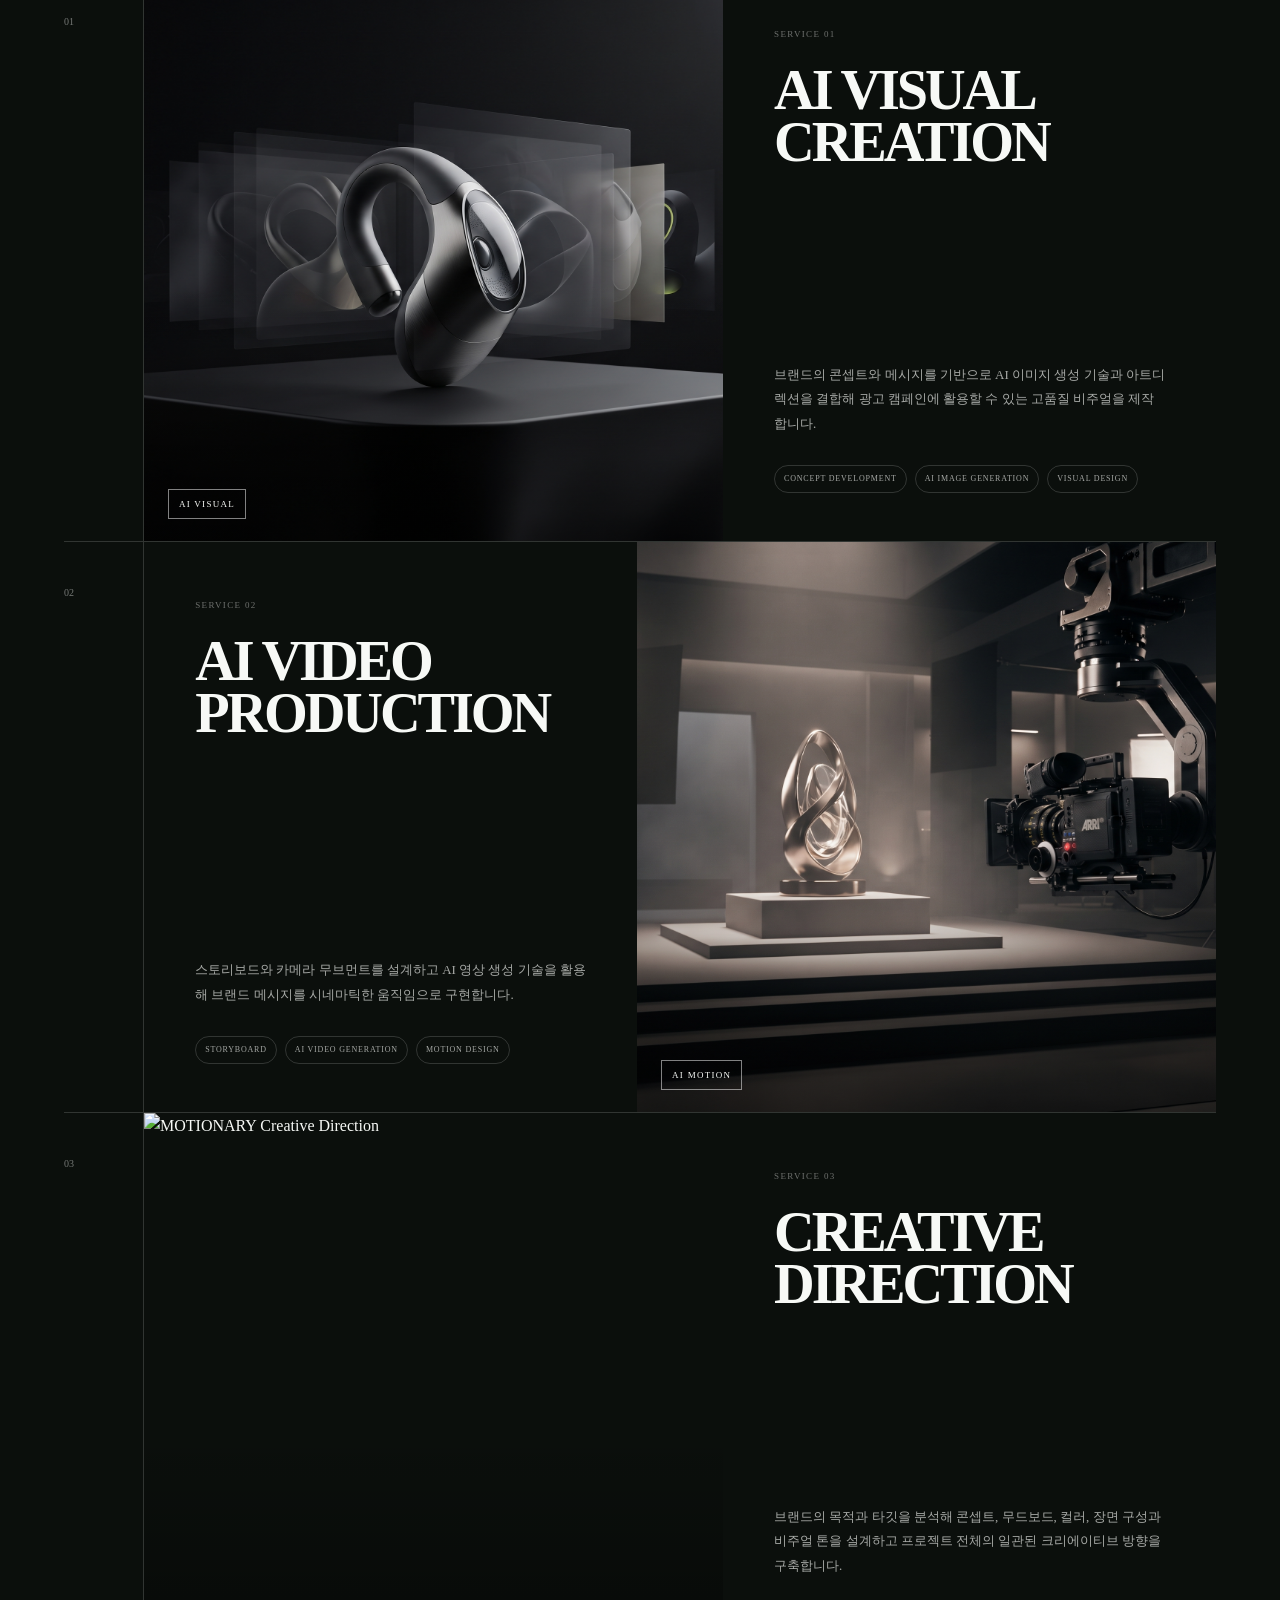
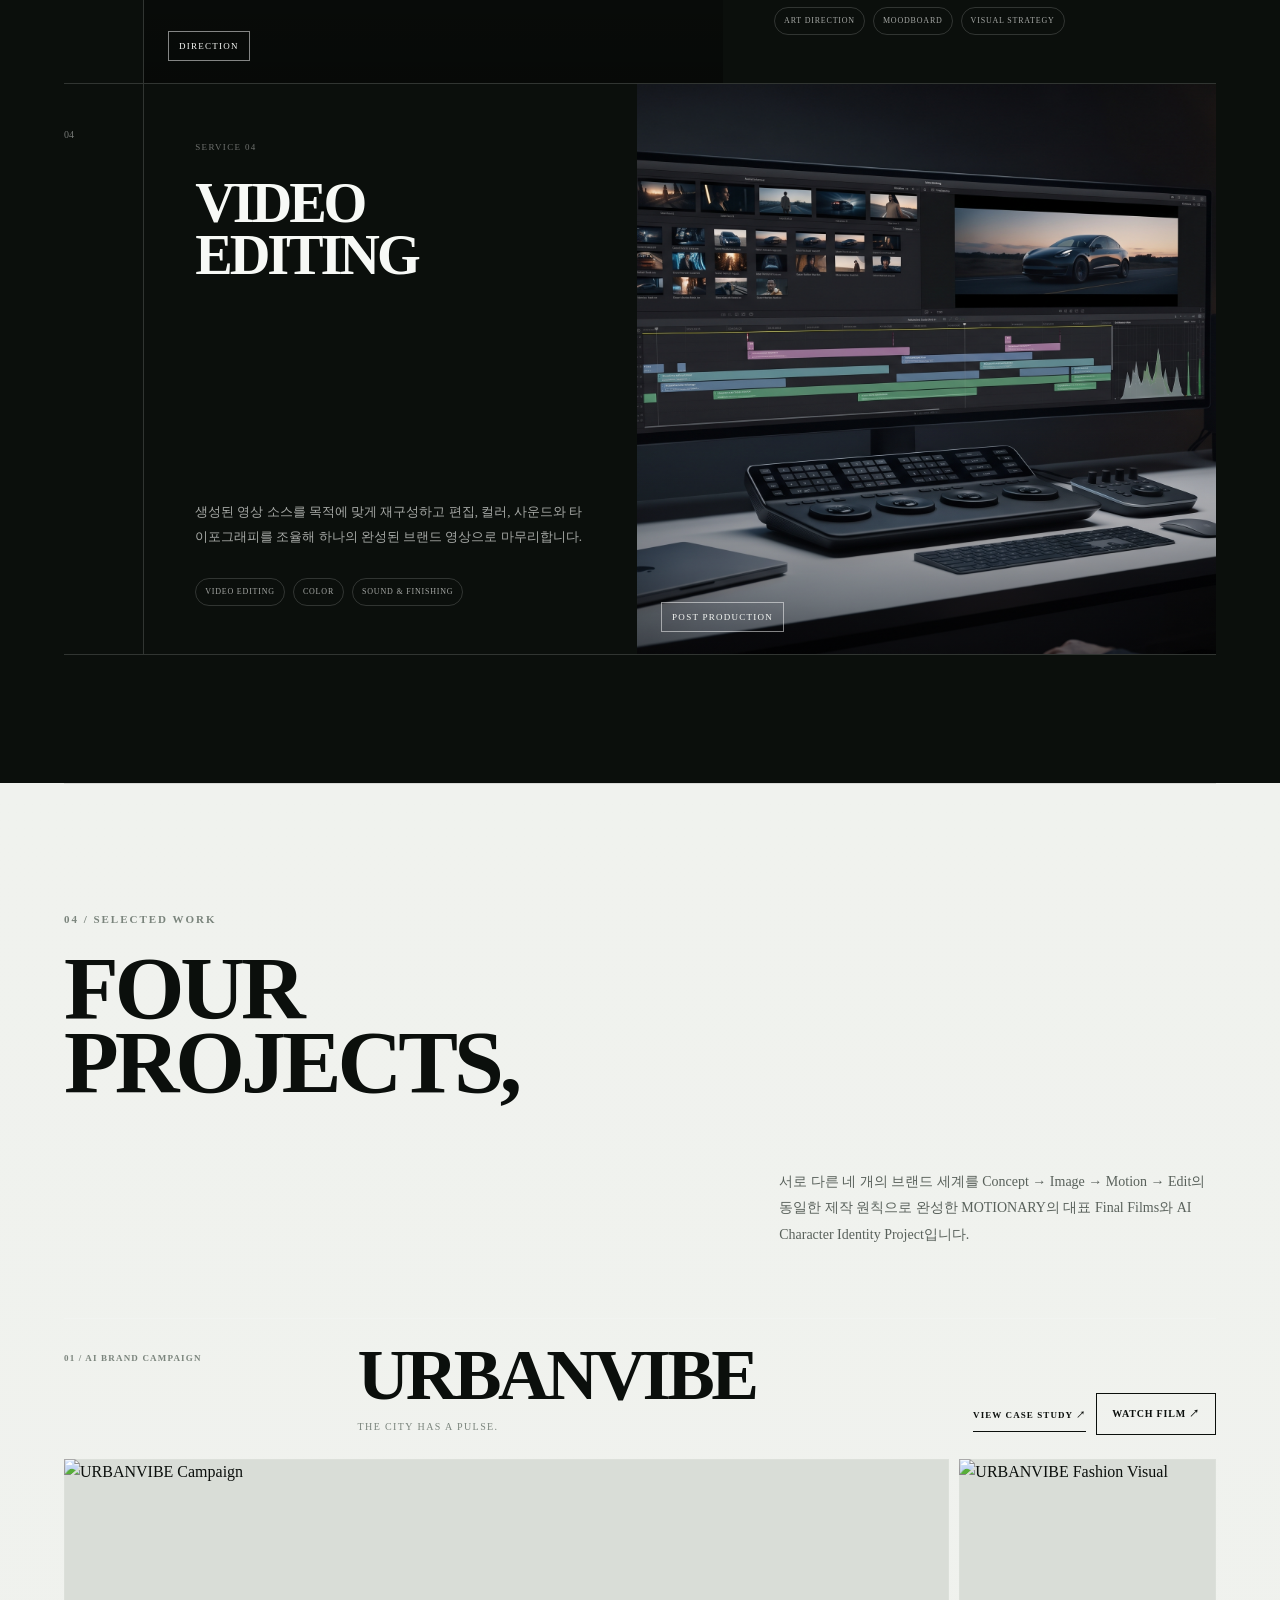
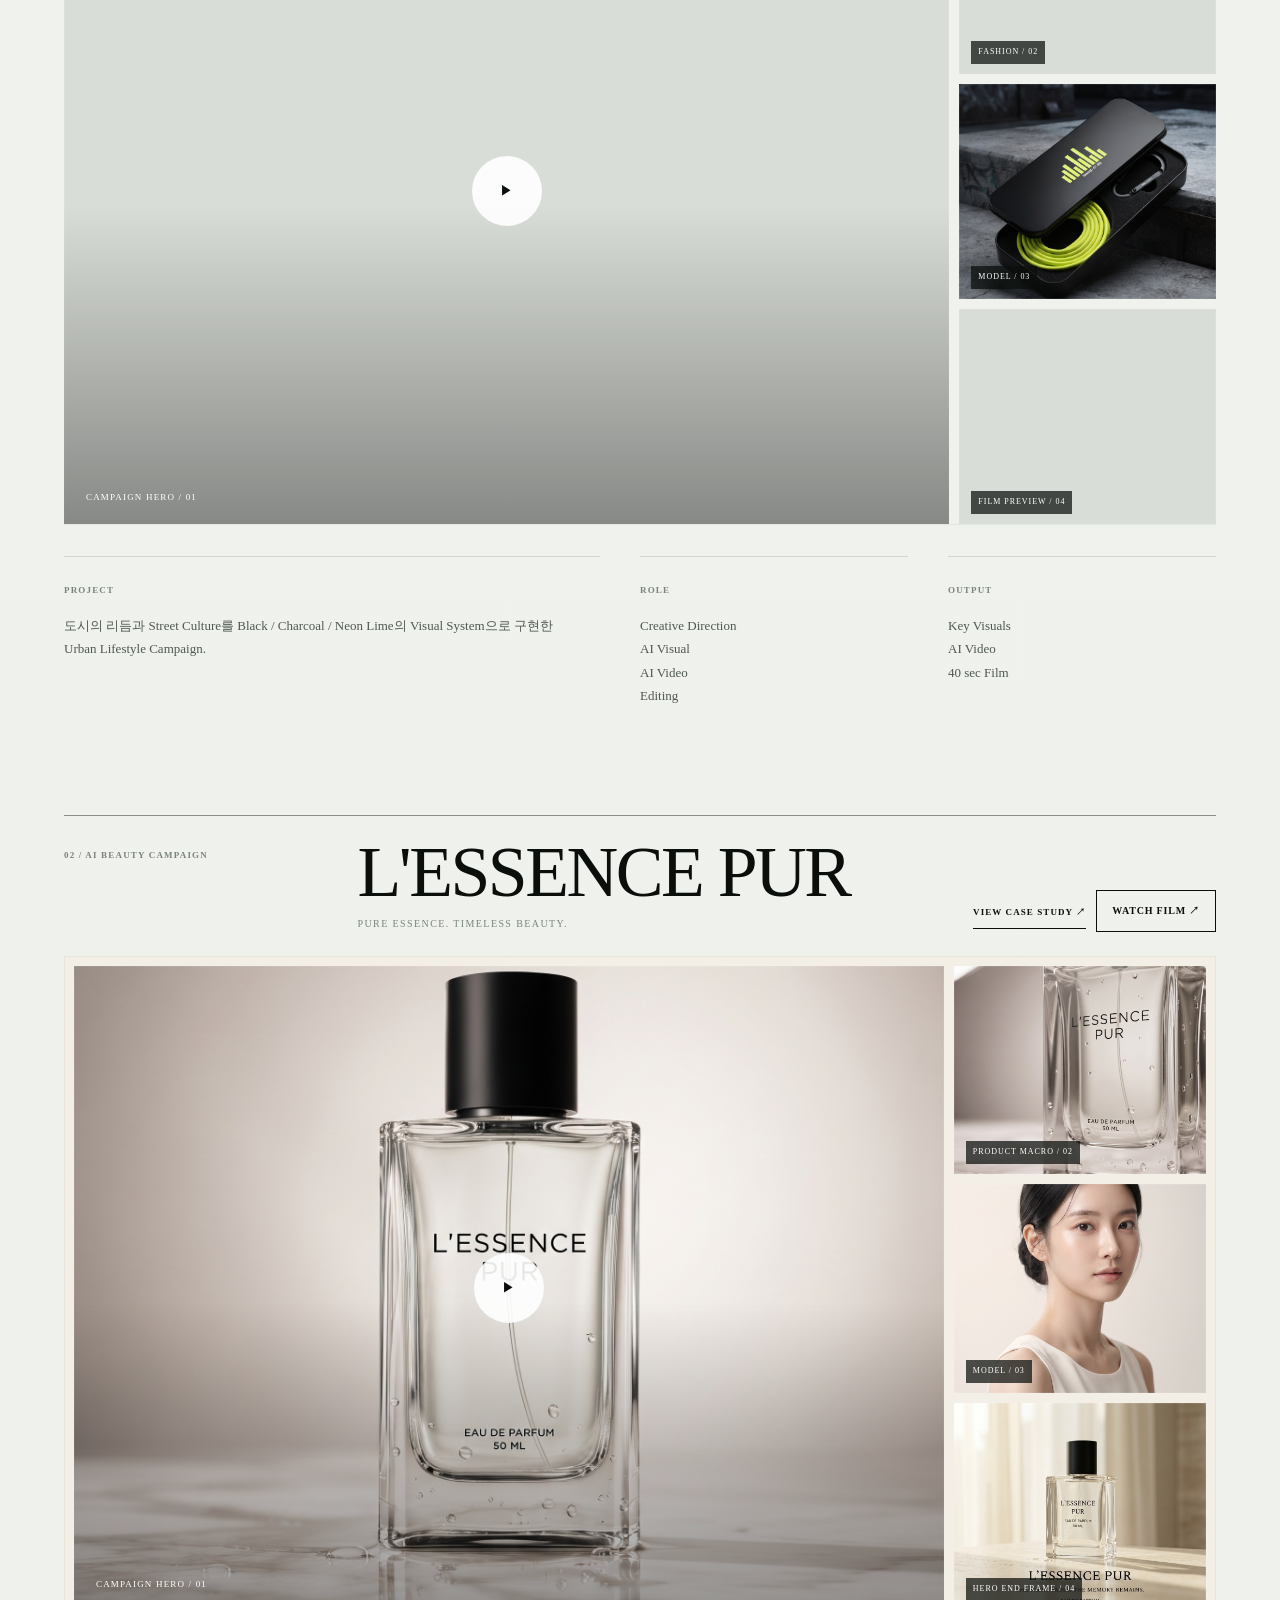
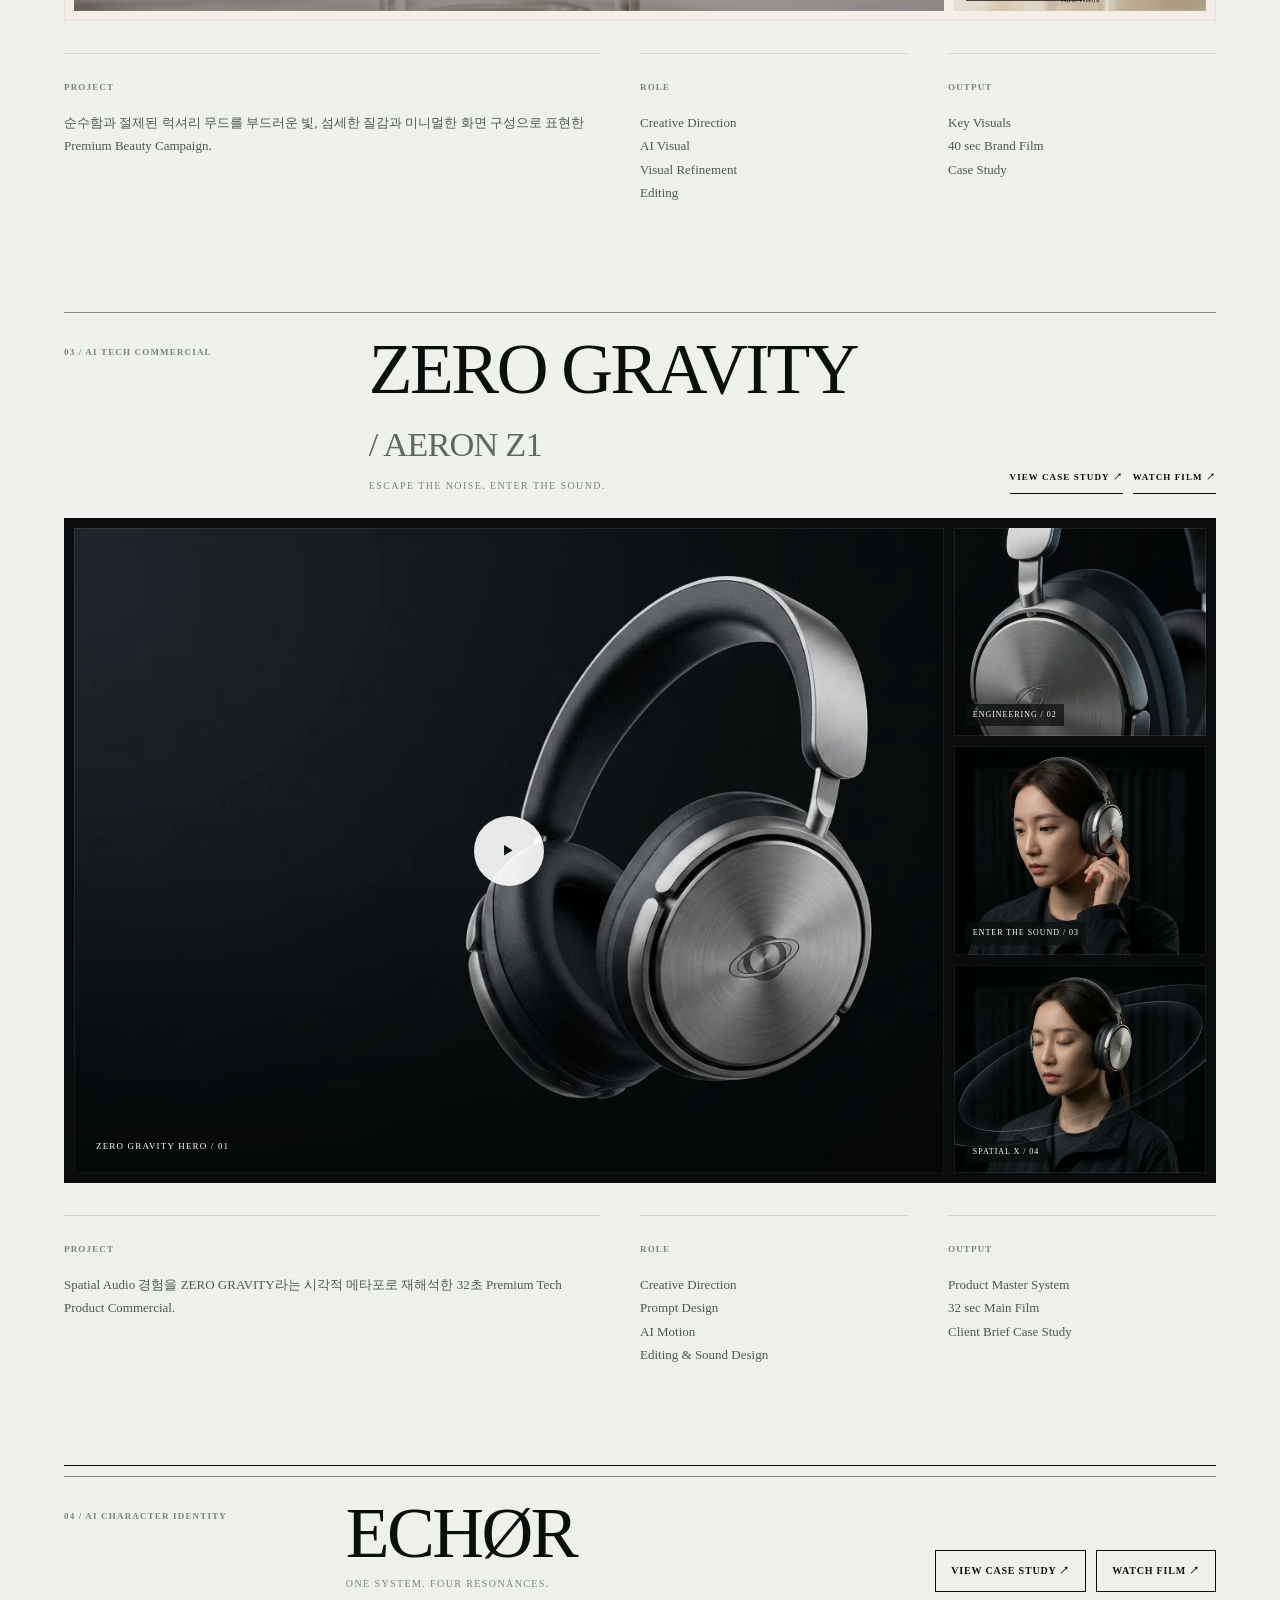
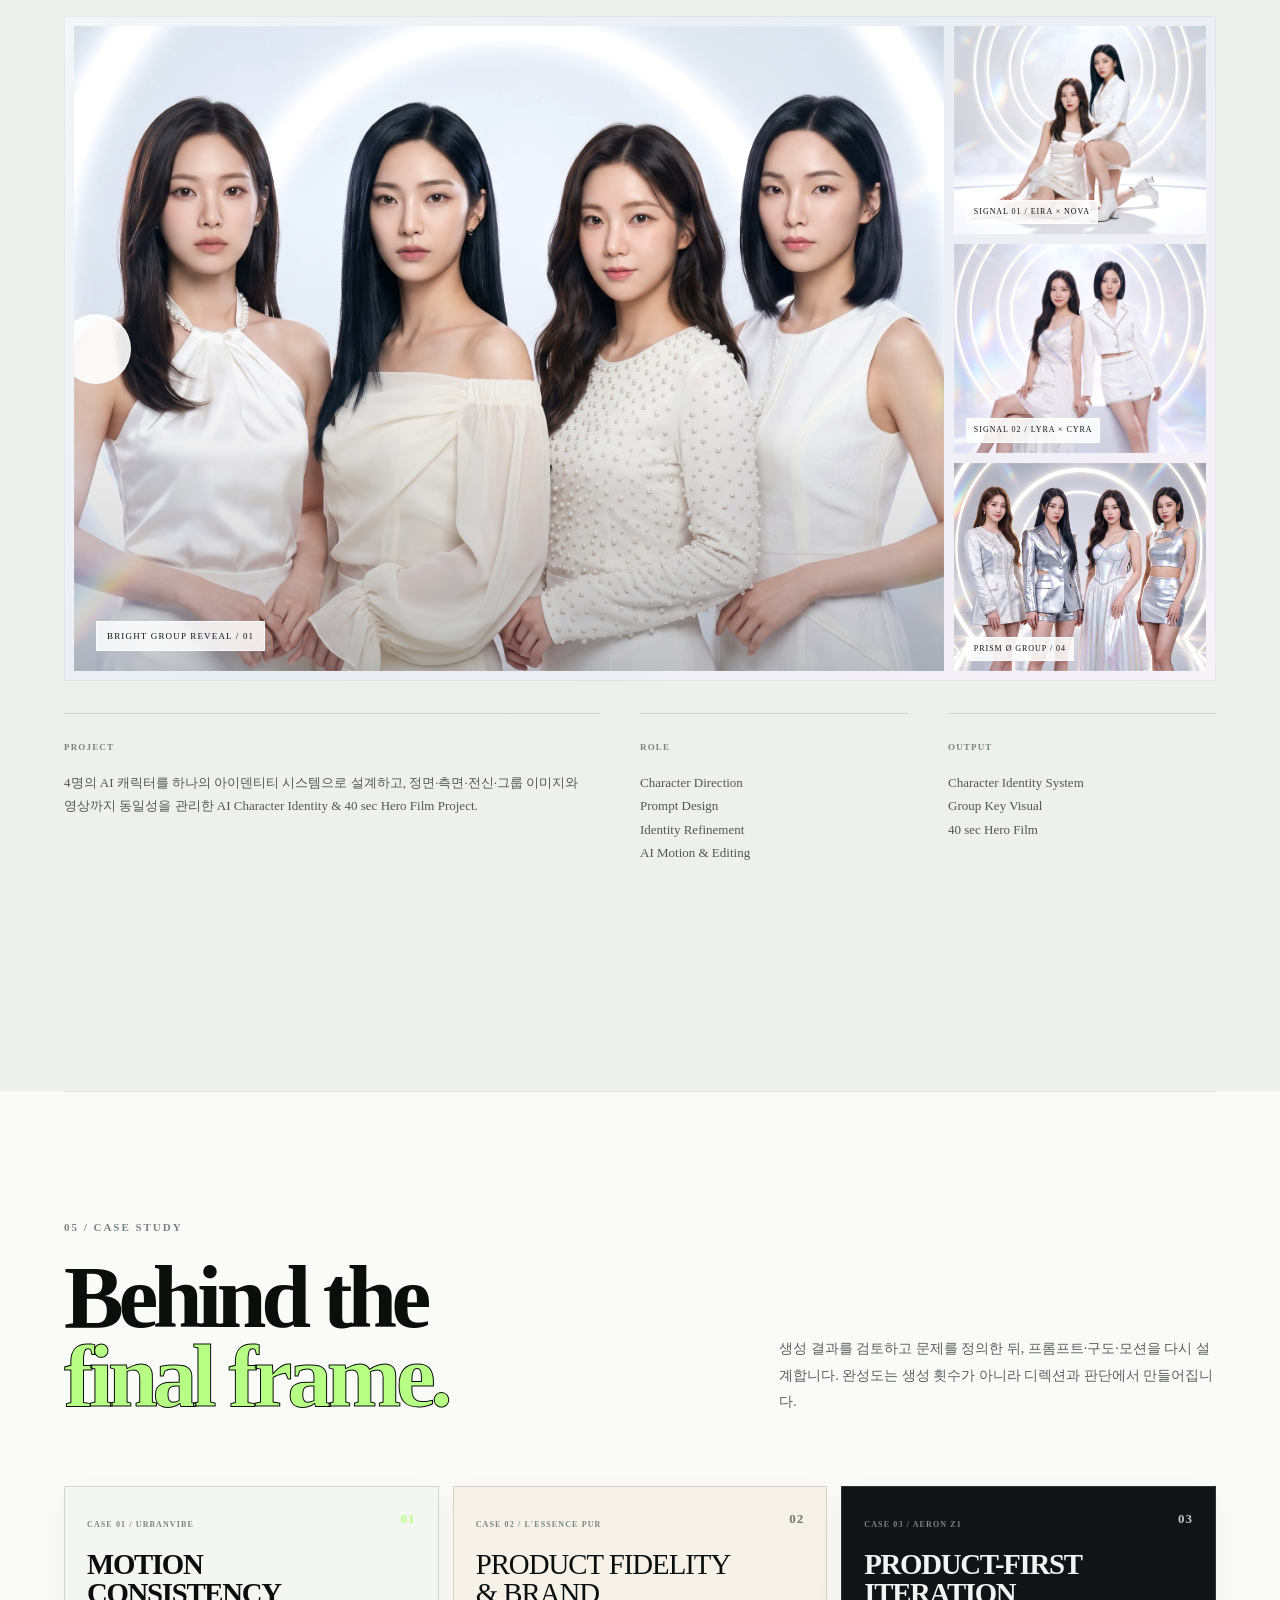
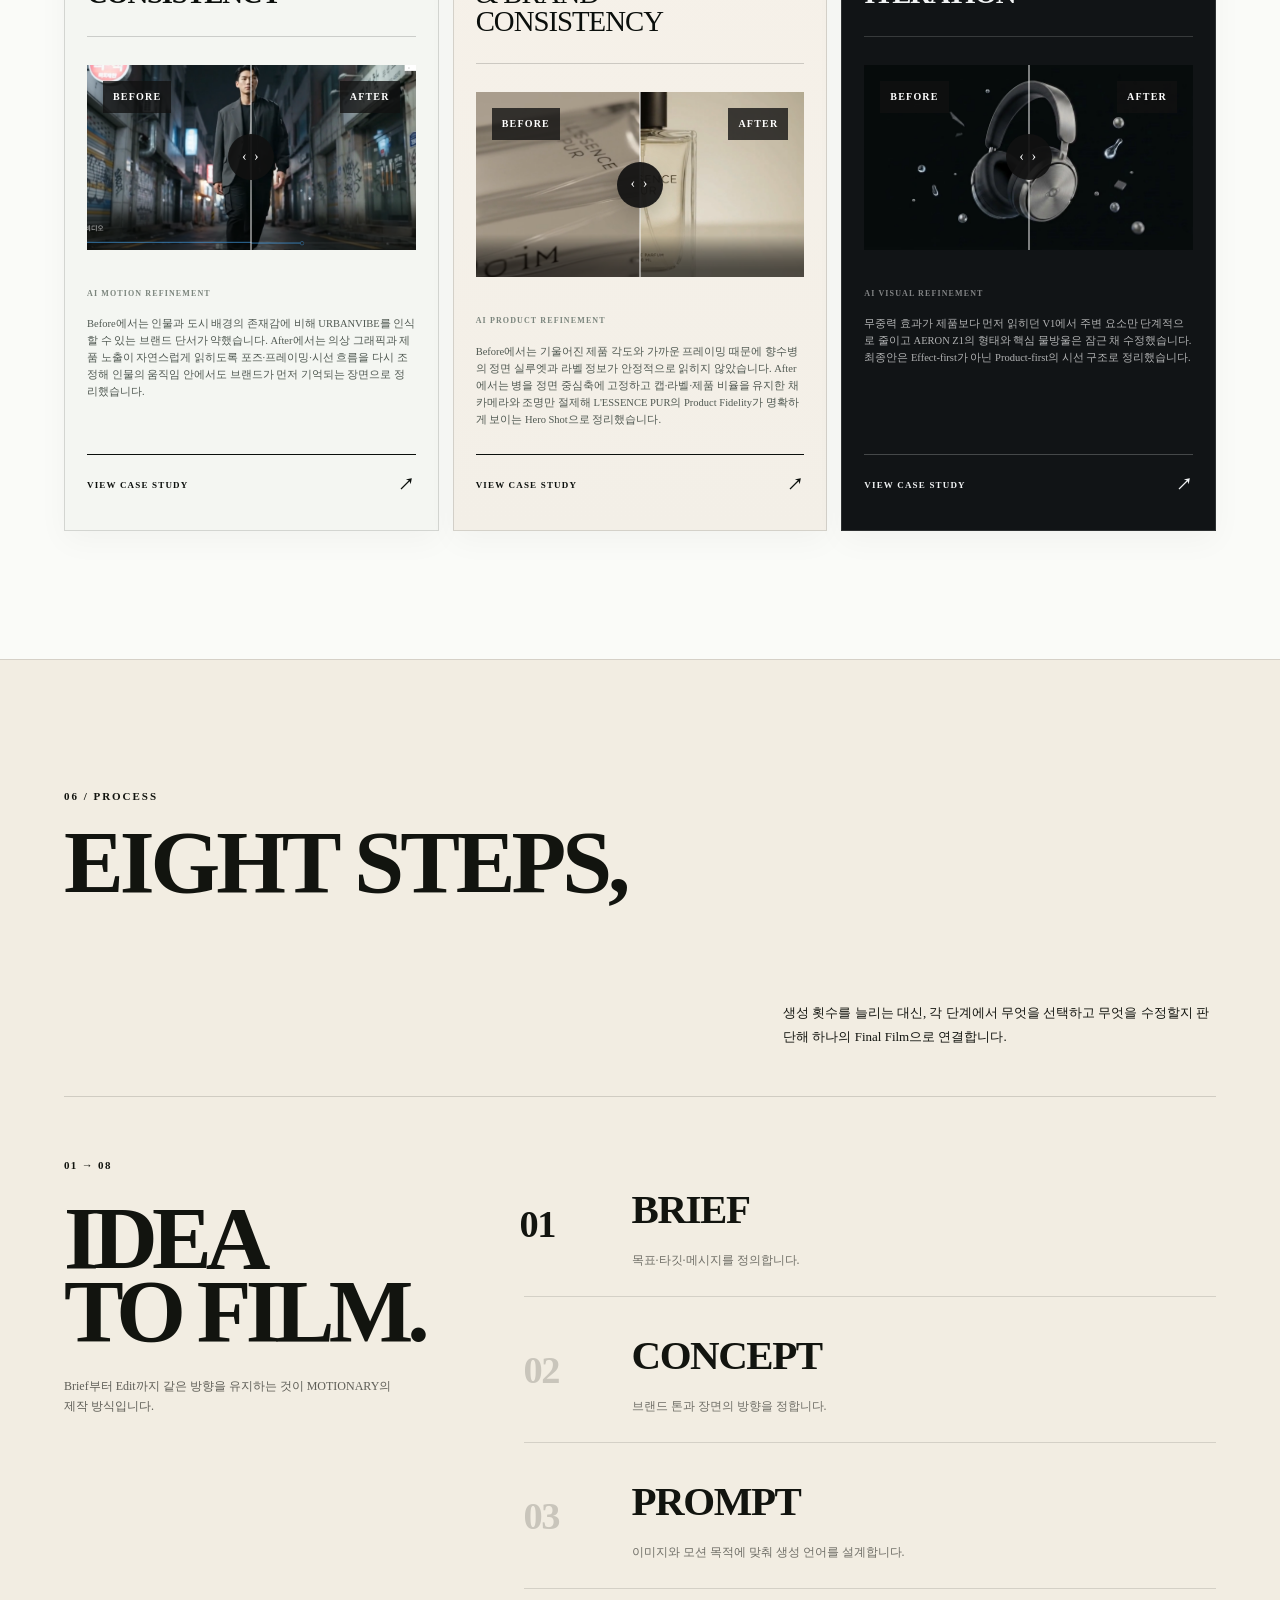
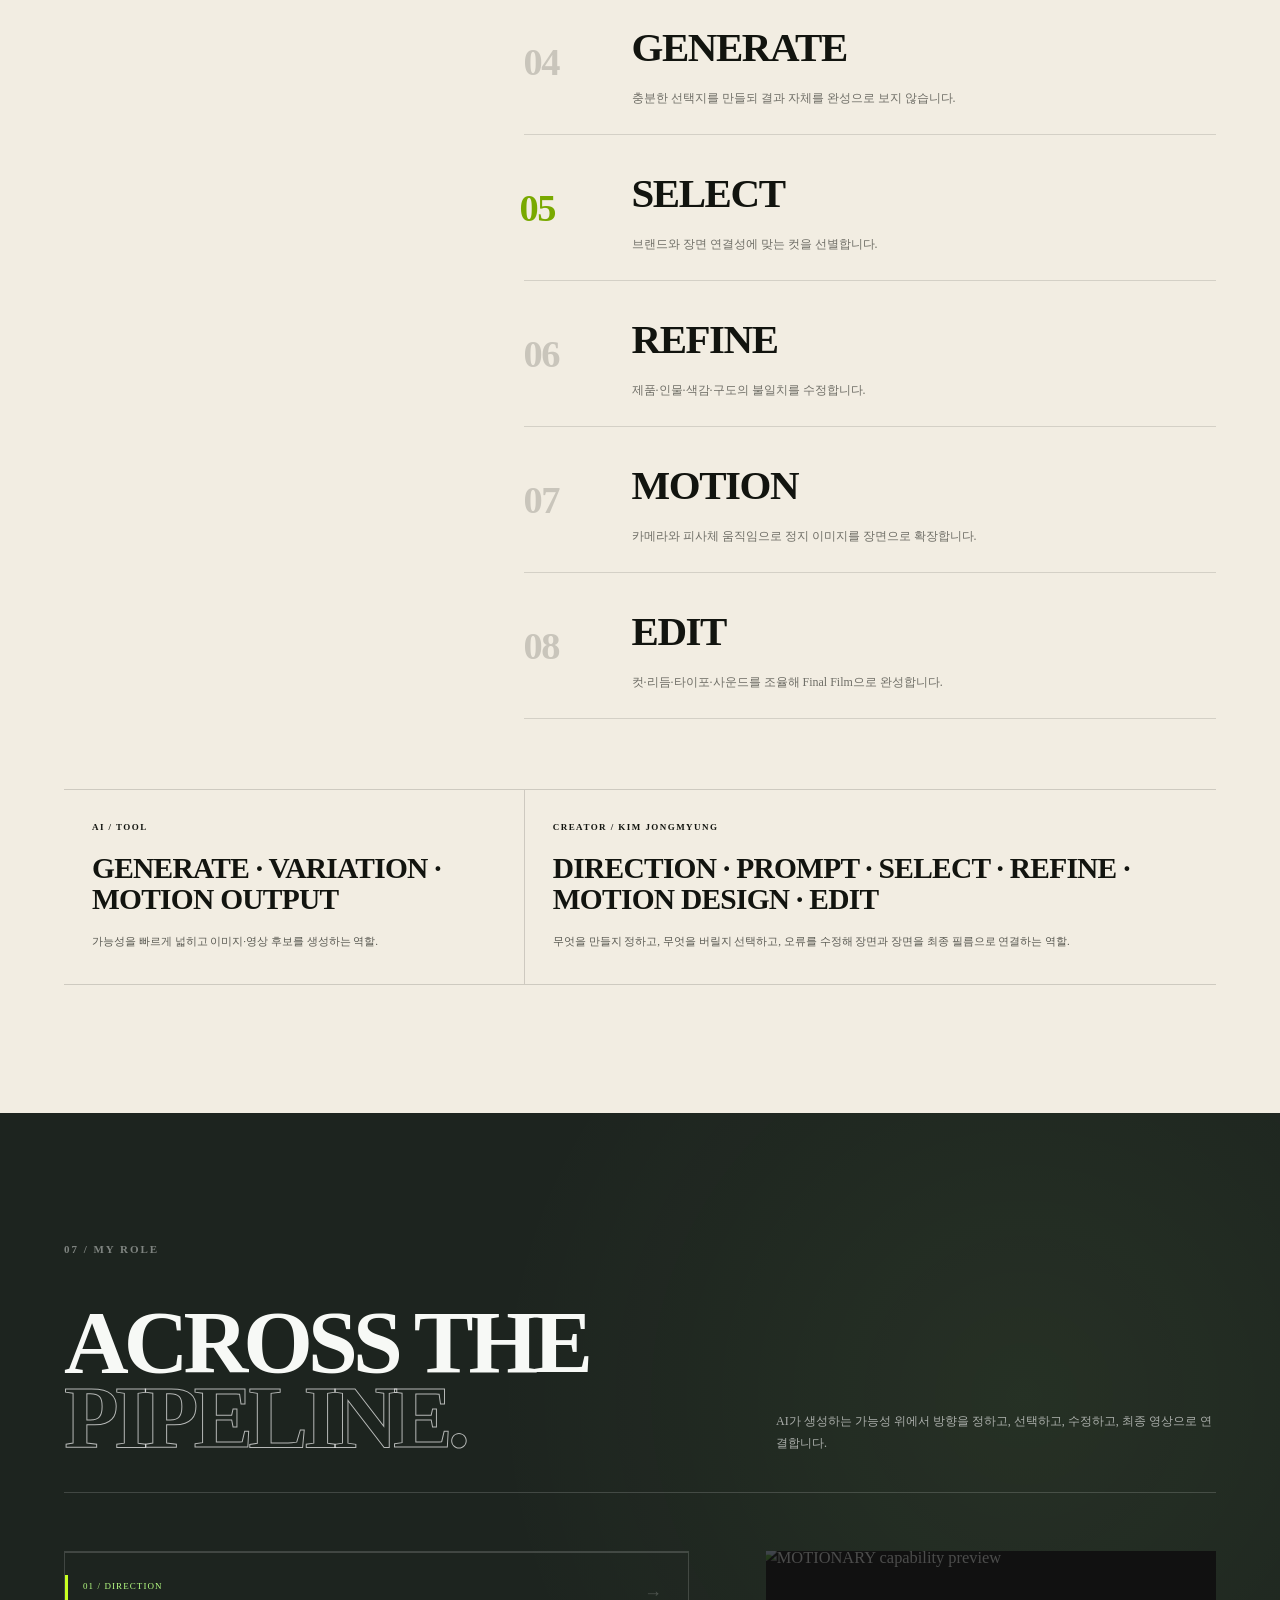
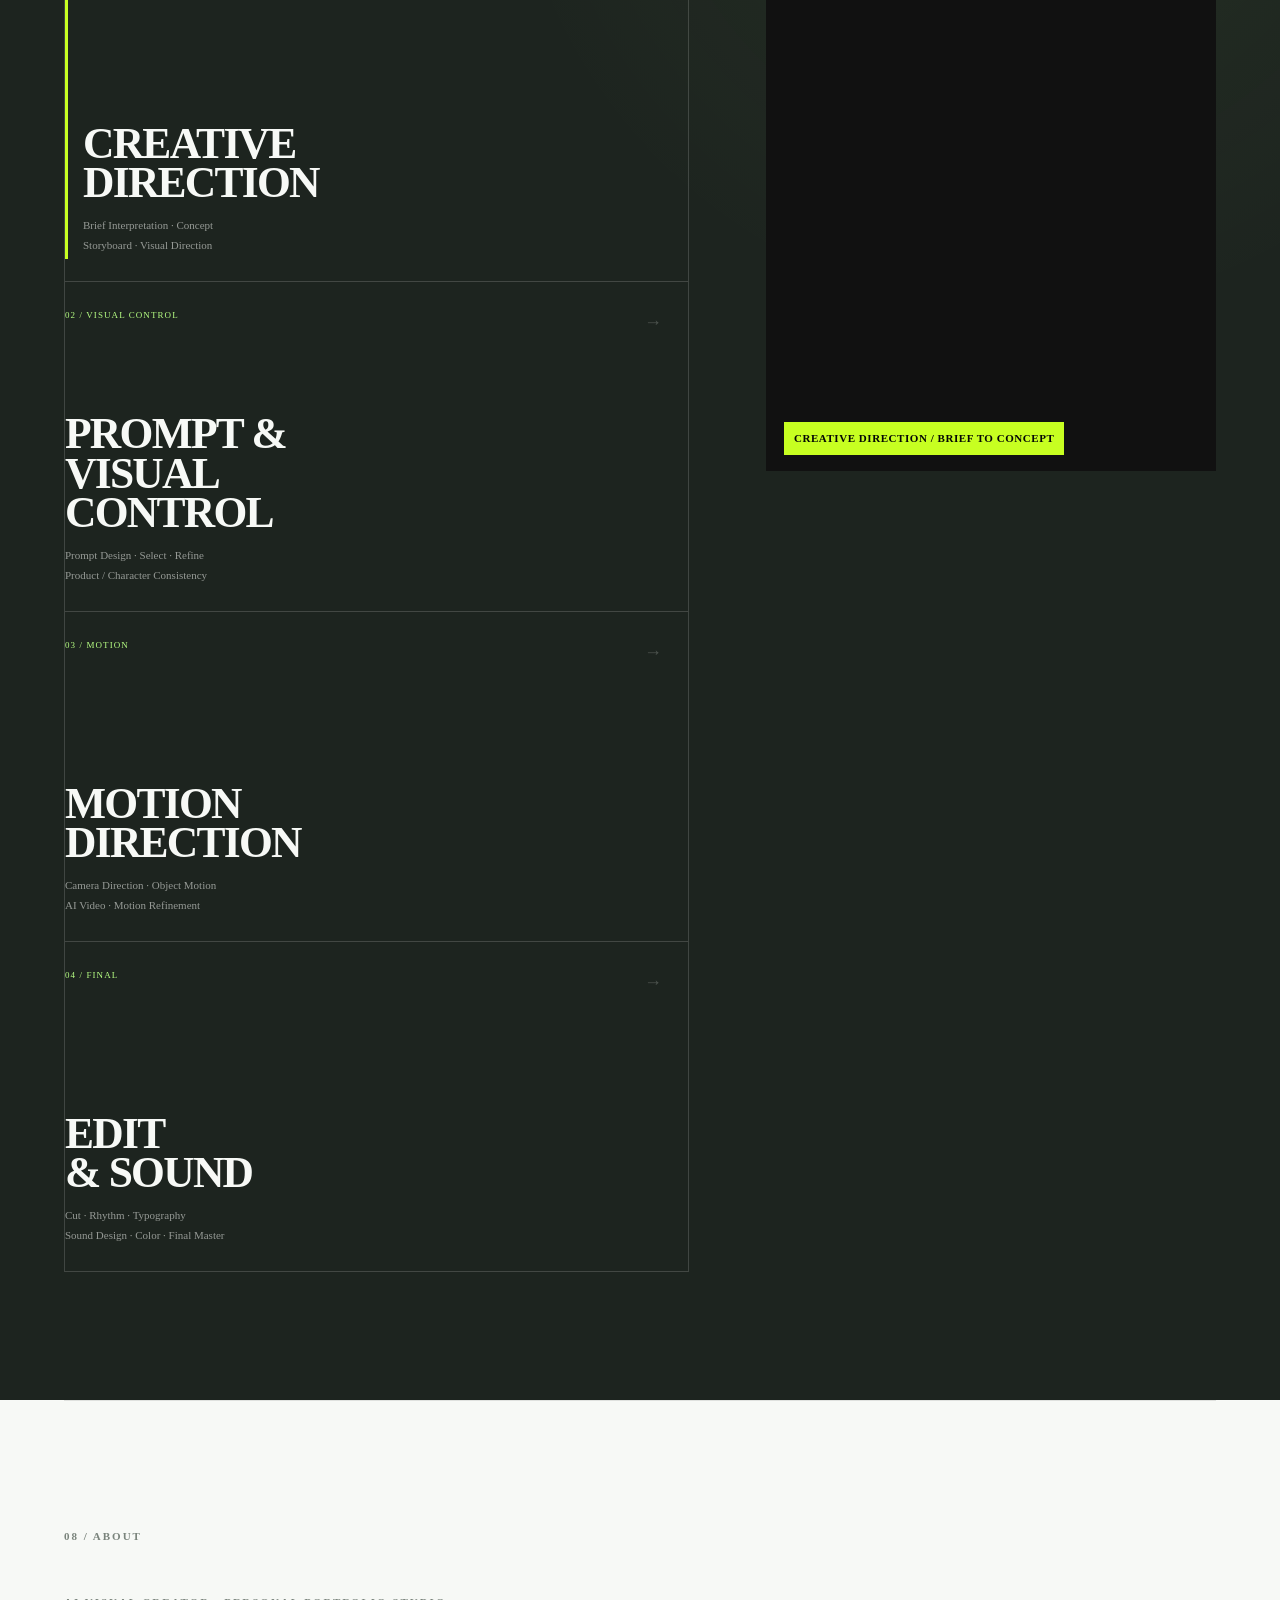
==== commit 1abb90c9: "fix: restore bright ECHOR project visuals" ====
--- a/index.html
+++ b/index.html
@@ -8,6 +8,8 @@
 <meta content="MOTIONARY AI Creative Studio — AI Visual, AI Video, Creative Direction and Video Editing." name="description"/>
 <title>MOTIONARY | AI Creative Studio</title>
 <link href="css/style.css" rel="stylesheet"/>
+<link href="css/echor-home-bright.css" rel="stylesheet">
+<link href="css/echor-home-bright.css" rel="stylesheet"/>
 </head>
 <body>
 <div aria-hidden="true" class="motionary-intro" id="motionaryIntro">
@@ -738,73 +740,290 @@
 </div>
 </div>
 <!-- =====================================================
-             SELECTED WORK 04 / ECHØR
-        ====================================================== -->
+     SELECTED WORK 04 / ECHØR
+     BRIGHT PRISM VERSION
+====================================================== -->
+
 <div class="work-project-head echor-work-head">
-<span>
-                04 / AI CHARACTER IDENTITY
-            </span>
-<div>
-<h3>ECHØR</h3>
-<p>ONE SYSTEM. FOUR RESONANCES.</p>
-</div>
-<div class="work-head-actions">
-<a class="echor-case-link" href="echor.html">
-                    VIEW CASE STUDY ↗
-                </a>
-<a href="https://youtu.be/LMgX8h9pK34" rel="noopener noreferrer" target="_blank">
-                    WATCH FILM ↗
-                </a>
-</div>
-</div>
-<div class="work-showcase echor-work-showcase">
-<a class="work-main echor-work-main" href="echor.html" aria-label="ECHØR Case Study 열기">
-<img alt="ECHØR AI Character Identity Hero Film" decoding="async" loading="lazy" src="assets/echor/ECHOR_HERO_FILM_THUMBNAIL_FINAL_16x9.png"/>
-<div class="work-media-overlay"></div>
-<span class="work-play" aria-hidden="true">▶</span>
-<span>GROUP HERO / 01</span>
-</a>
-<div class="work-side">
-<figure>
-<img alt="ECHØR Group Key Visual" decoding="async" loading="lazy" src="assets/echor/ECHOR_GROUP_KEY_VISUAL_FINAL_4K_16x9.png"/>
-<figcaption>GROUP KEY VISUAL / 02</figcaption>
-</figure>
-<figure>
-<img alt="ECHØR Visual Development Final" decoding="async" loading="lazy" src="assets/echor/VISUAL_DEVELOPMENT/ECHOR_SCENE04_FINAL.png"/>
-<figcaption>IDENTITY CONTROL / 03</figcaption>
-</figure>
-<figure>
-<img alt="ECHØR EIRA Character Sheet" decoding="async" loading="lazy" src="assets/echor/EIRA/EIRA_CHARACTER_SHEET_FINAL.png"/>
-<figcaption>CHARACTER SYSTEM / 04</figcaption>
-</figure>
-</div>
-</div>
+
+    <span>
+        04 / AI CHARACTER IDENTITY
+    </span>
+
+    <div>
+        <h3>ECHØR</h3>
+        <p>ONE SYSTEM. FOUR RESONANCES.</p>
+    </div>
+
+    <div class="work-head-actions">
+
+        <a class="echor-case-link"
+           href="echor.html">
+            VIEW CASE STUDY ↗
+        </a>
+
+        <a href="https://youtu.be/LMgX8h9pK34"
+           target="_blank"
+           rel="noopener noreferrer">
+            WATCH FILM ↗
+        </a>
+
+    </div>
+
+</div>
+
+
+<!-- =====================================================
+     ECHØR / BRIGHT VISUAL SHOWCASE
+====================================================== -->
+
+<div class="work-showcase echor-work-showcase"
+     style="
+        background:
+        linear-gradient(
+            135deg,
+            #f3f5f7 0%,
+            #e9eef3 48%,
+            #f7f1f8 100%
+        );
+     ">
+
+
+    <!-- MAIN IMAGE / 4 MEMBER GROUP -->
+
+    <a class="work-main echor-work-main"
+       href="echor.html"
+       aria-label="ECHØR Case Study 열기"
+       style="
+          background:#eef2f5;
+          overflow:hidden;
+       ">
+
+        <img
+            src="assets/echor/GROUP/ECHOR_GROUP_FINAL.png"
+            alt="ECHØR Bright Four Member Group Visual"
+            decoding="async"
+            loading="lazy"
+            style="
+                width:100%;
+                height:100%;
+                object-fit:cover;
+                object-position:center 30%;
+                filter:
+                    brightness(1.05)
+                    saturate(1.03)
+                    contrast(1.01);
+            "
+        />
+
+        <!-- 밝은 이미지가 너무 하얗게 날아가지 않도록 아주 약한 오버레이 -->
+        <div class="work-media-overlay"
+             style="
+                background:
+                linear-gradient(
+                    0deg,
+                    rgba(8,10,18,.22) 0%,
+                    rgba(8,10,18,.04) 42%,
+                    transparent 70%
+                );
+             ">
+        </div>
+
+        <span class="work-play"
+              aria-hidden="true"
+              style="
+                  background:rgba(255,255,255,.90);
+                  color:#11131a;
+                  border:1px solid rgba(255,255,255,.80);
+              ">
+            ↗
+        </span>
+
+        <span style="
+            background:rgba(255,255,255,.84);
+            color:#11131a;
+            padding:7px 10px;
+            border:1px solid rgba(255,255,255,.70);
+            backdrop-filter:blur(8px);
+        ">
+            BRIGHT GROUP REVEAL / 01
+        </span>
+
+    </a>
+
+
+    <!-- =================================================
+         RIGHT SIDE IMAGES
+    ================================================== -->
+
+    <div class="work-side">
+
+
+        <!-- EIRA × NOVA -->
+
+        <figure style="
+            background:#eef2f5;
+            overflow:hidden;
+        ">
+
+            <img
+                src="assets/echor/GROUP/EIRA_NOVA_FINAL.png"
+                alt="ECHØR EIRA and NOVA Bright Duo"
+                decoding="async"
+                loading="lazy"
+                style="
+                    width:100%;
+                    height:100%;
+                    object-fit:cover;
+                    object-position:center 42%;
+                    filter:
+                        brightness(1.05)
+                        saturate(1.03)
+                        contrast(1.01);
+                "
+            />
+
+            <figcaption style="
+                background:rgba(255,255,255,.86);
+                color:#11131a;
+                border:1px solid rgba(255,255,255,.70);
+            ">
+                SIGNAL 01 / EIRA × NOVA
+            </figcaption>
+
+        </figure>
+
+
+        <!-- LYRA × CYRA -->
+
+        <figure style="
+            background:#eef2f5;
+            overflow:hidden;
+        ">
+
+            <img
+                src="assets/echor/GROUP/LYRA_CYRA_FINAL.png"
+                alt="ECHØR LYRA and CYRA Bright Duo"
+                decoding="async"
+                loading="lazy"
+                style="
+                    width:100%;
+                    height:100%;
+                    object-fit:cover;
+                    object-position:center 42%;
+                    filter:
+                        brightness(1.05)
+                        saturate(1.03)
+                        contrast(1.01);
+                "
+            />
+
+            <figcaption style="
+                background:rgba(255,255,255,.86);
+                color:#11131a;
+                border:1px solid rgba(255,255,255,.70);
+            ">
+                SIGNAL 02 / LYRA × CYRA
+            </figcaption>
+
+        </figure>
+
+
+        <!-- IDENTITY MATRIX GROUP -->
+
+        <figure style="
+            background:#eef2f5;
+            overflow:hidden;
+        ">
+
+            <img
+                src="assets/echor/GROUP/ECHOR_GROUP_MATRIX_COVER.png"
+                alt="ECHØR PRISM Identity Matrix Group"
+                decoding="async"
+                loading="lazy"
+                style="
+                    width:100%;
+                    height:100%;
+                    object-fit:cover;
+                    object-position:center 34%;
+                    filter:
+                        brightness(1.05)
+                        saturate(1.03)
+                        contrast(1.01);
+                "
+            />
+
+            <figcaption style="
+                background:rgba(255,255,255,.86);
+                color:#11131a;
+                border:1px solid rgba(255,255,255,.70);
+            ">
+                PRISM Ø GROUP / 04
+            </figcaption>
+
+        </figure>
+
+    </div>
+
+</div>
+
+
+<!-- =====================================================
+     ECHØR PROJECT INFO
+====================================================== -->
+
 <div class="work-info echor-work-info">
-<div>
-<span>PROJECT</span>
-<p>
-                    4명의 AI 캐릭터를 하나의 아이덴티티 시스템으로 설계하고,
-                    정면·측면·전신·그룹 이미지와 영상까지 동일성을 관리한
-                    AI Character Identity &amp; 40 sec Hero Film Project.
-                </p>
-</div>
-<div>
-<span>ROLE</span>
-<p>
-                    Character Direction<br/>
-                    Prompt Design<br/>
-                    Identity Refinement<br/>
-                    AI Motion &amp; Editing
-                </p>
-</div>
-<div>
-<span>OUTPUT</span>
-<p>
-                    Character Identity System<br/>
-                    Group Key Visual<br/>
-                    40 sec Hero Film
-                </p>
-</div>
+
+    <div>
+
+        <span>
+            PROJECT
+        </span>
+
+        <p>
+            4명의 AI 캐릭터를 하나의 아이덴티티 시스템으로 설계하고,
+            정면·측면·전신·그룹 이미지와 영상까지 동일성을 관리한
+            AI Character Identity &amp; 40 sec Hero Film Project.
+        </p>
+
+    </div>
+
+
+    <div>
+
+        <span>
+            ROLE
+        </span>
+
+        <p>
+            Character Direction
+            <br/>
+            Prompt Design
+            <br/>
+            Identity Refinement
+            <br/>
+            AI Motion &amp; Editing
+        </p>
+
+    </div>
+
+
+    <div>
+
+        <span>
+            OUTPUT
+        </span>
+
+        <p>
+            Character Identity System
+            <br/>
+            Group Key Visual
+            <br/>
+            40 sec Hero Film
+        </p>
+
+    </div>
+
 </div>
 </div>
 </section>
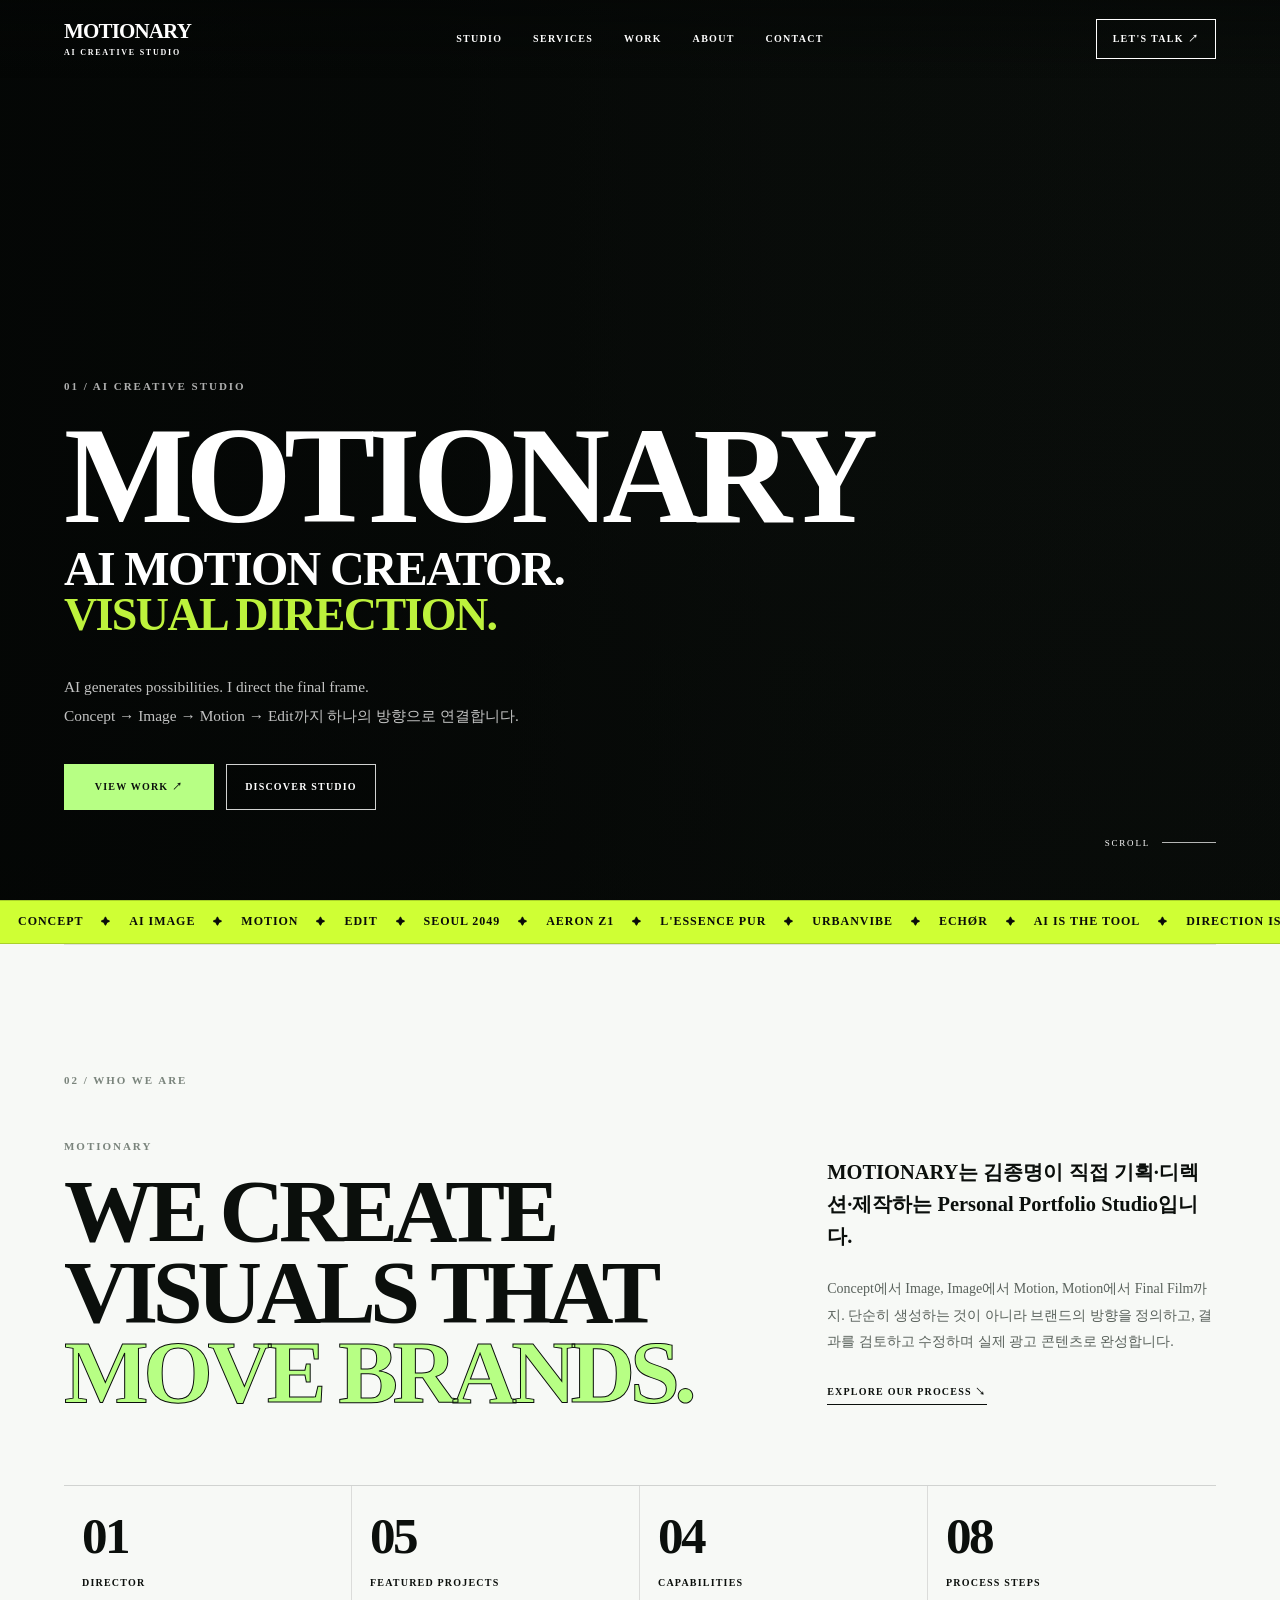
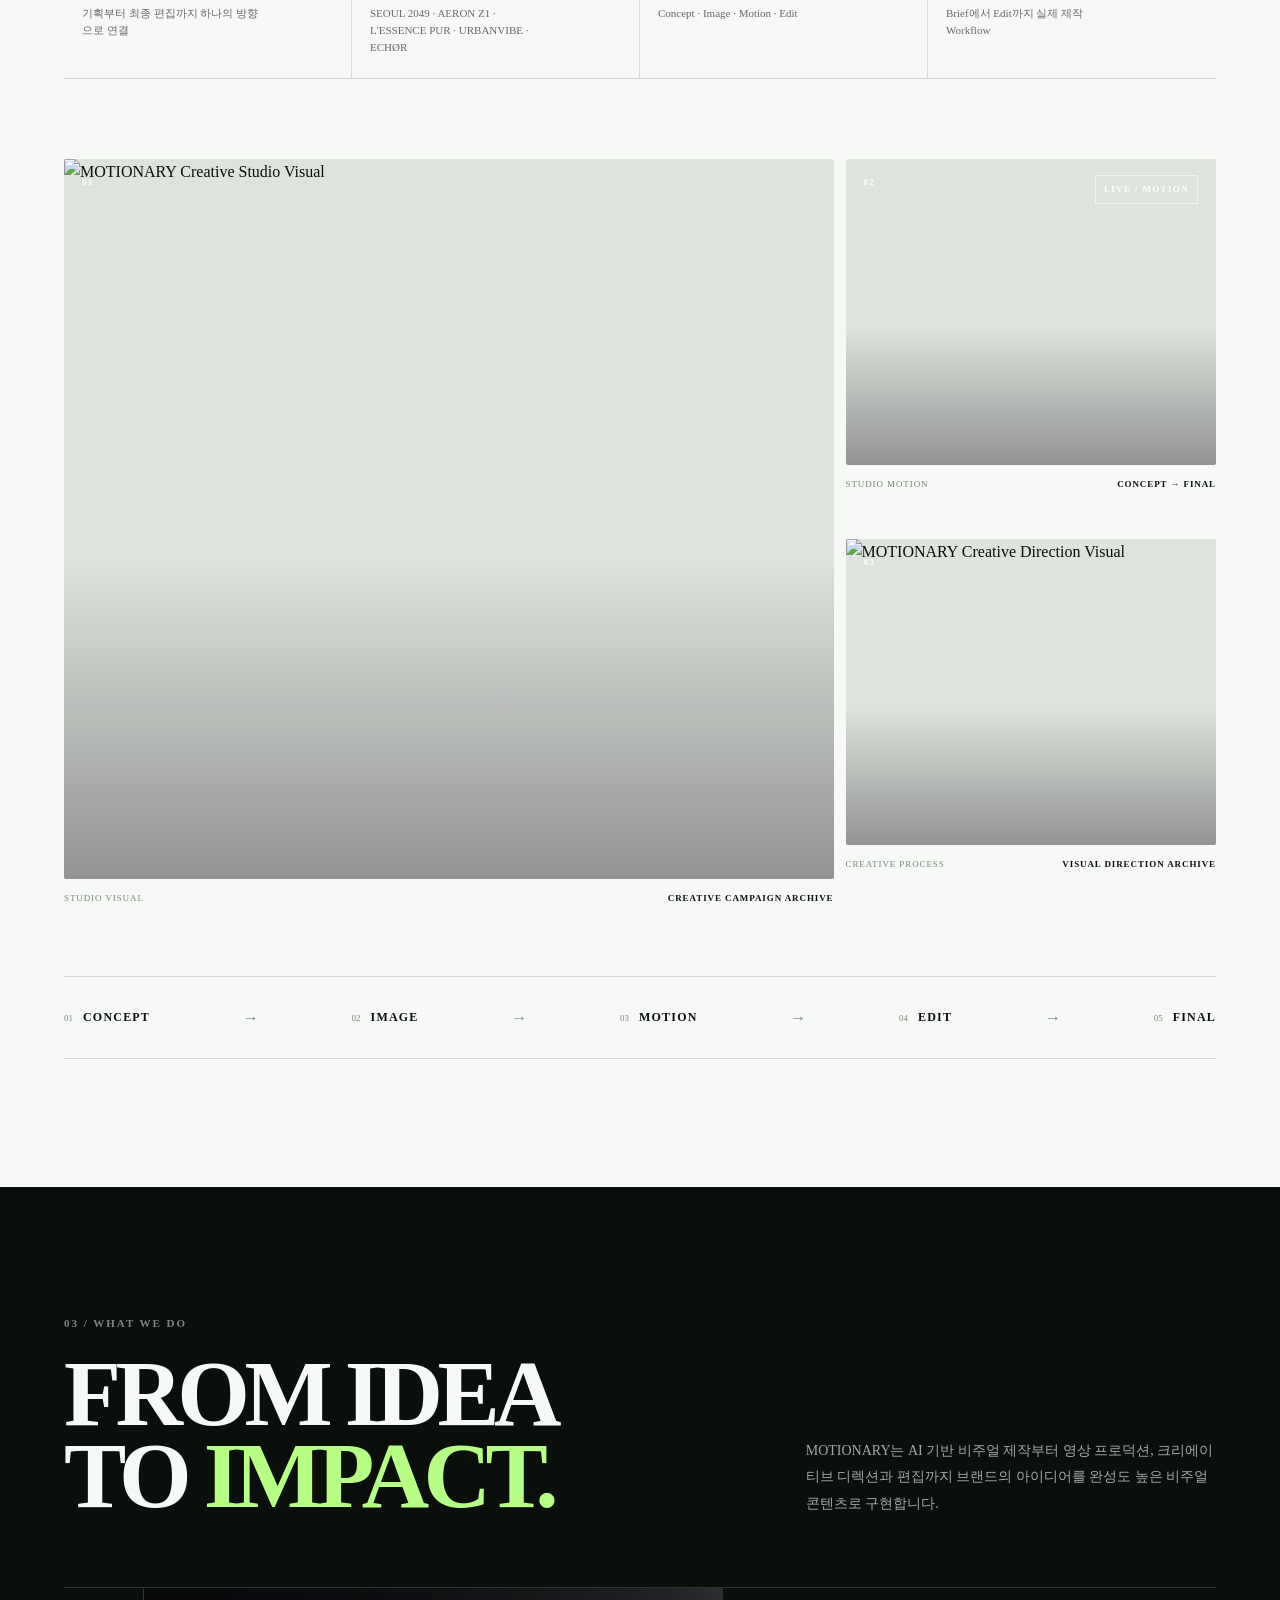
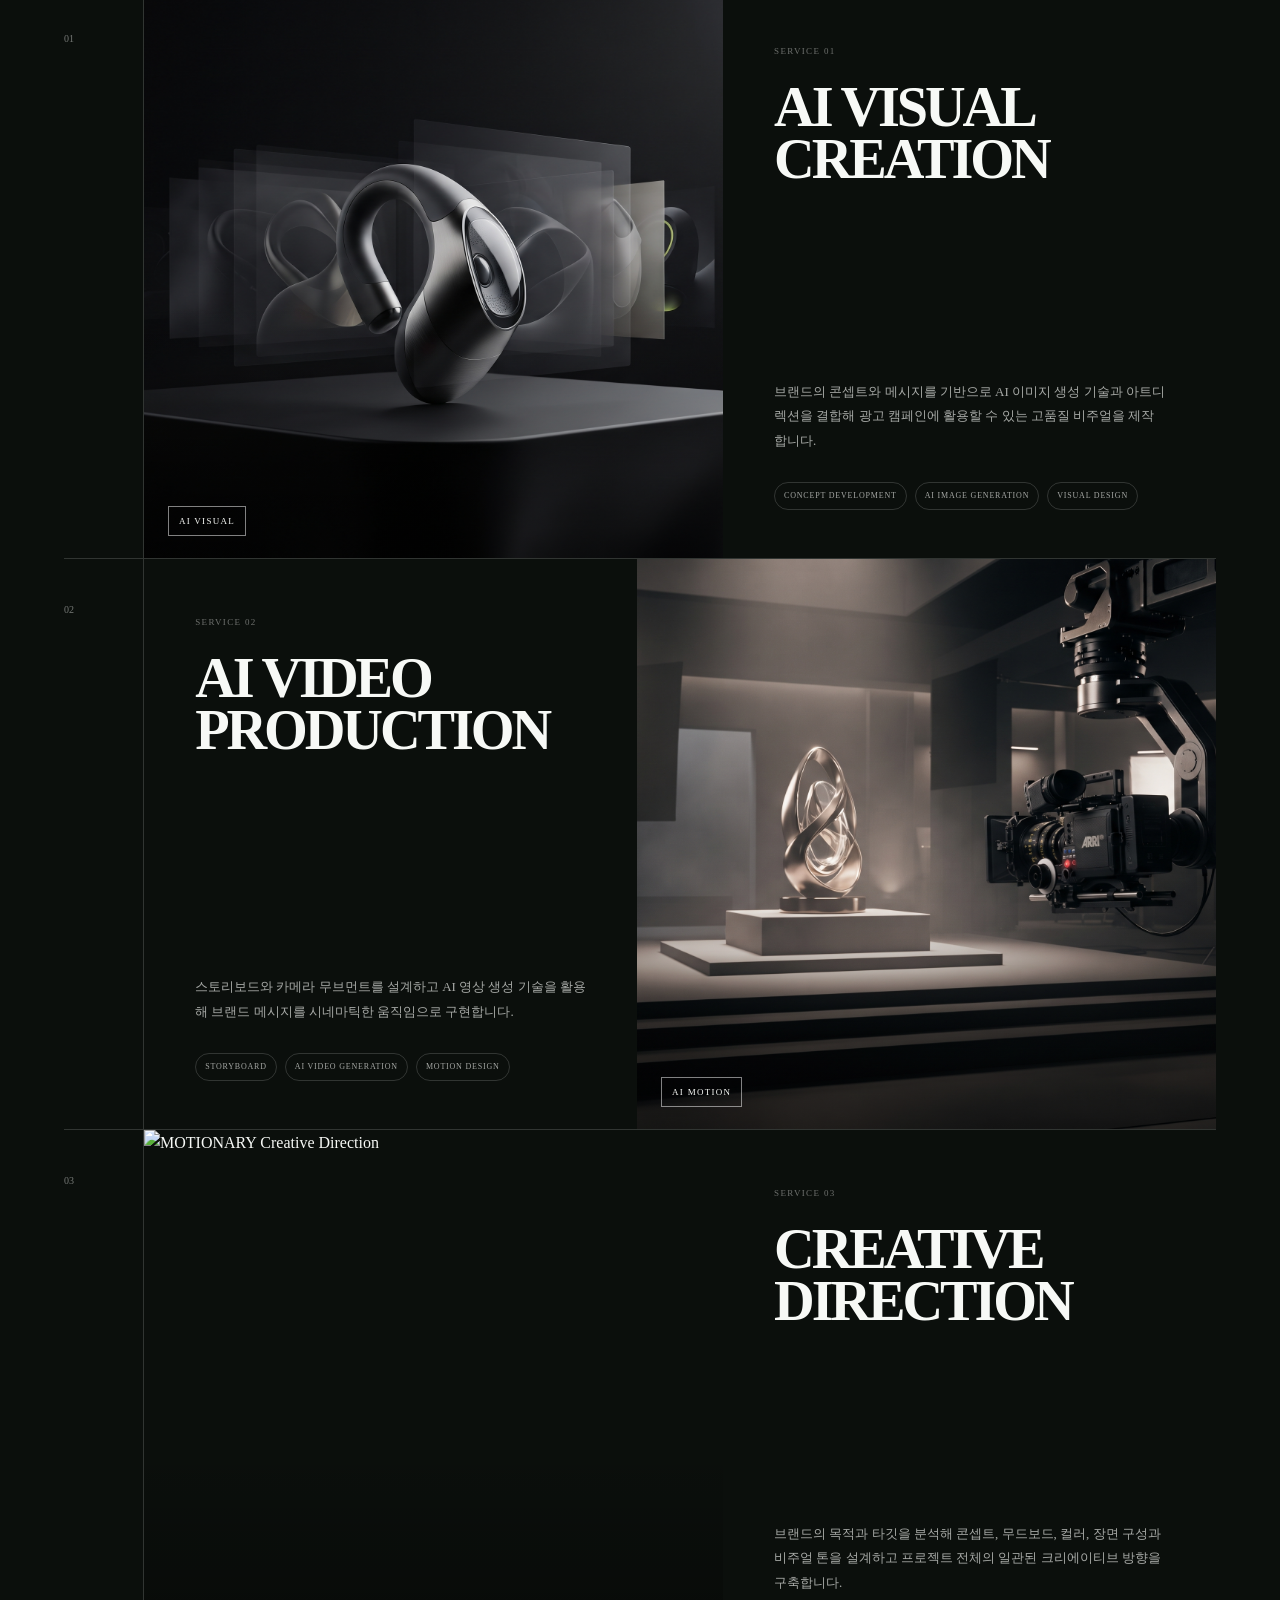
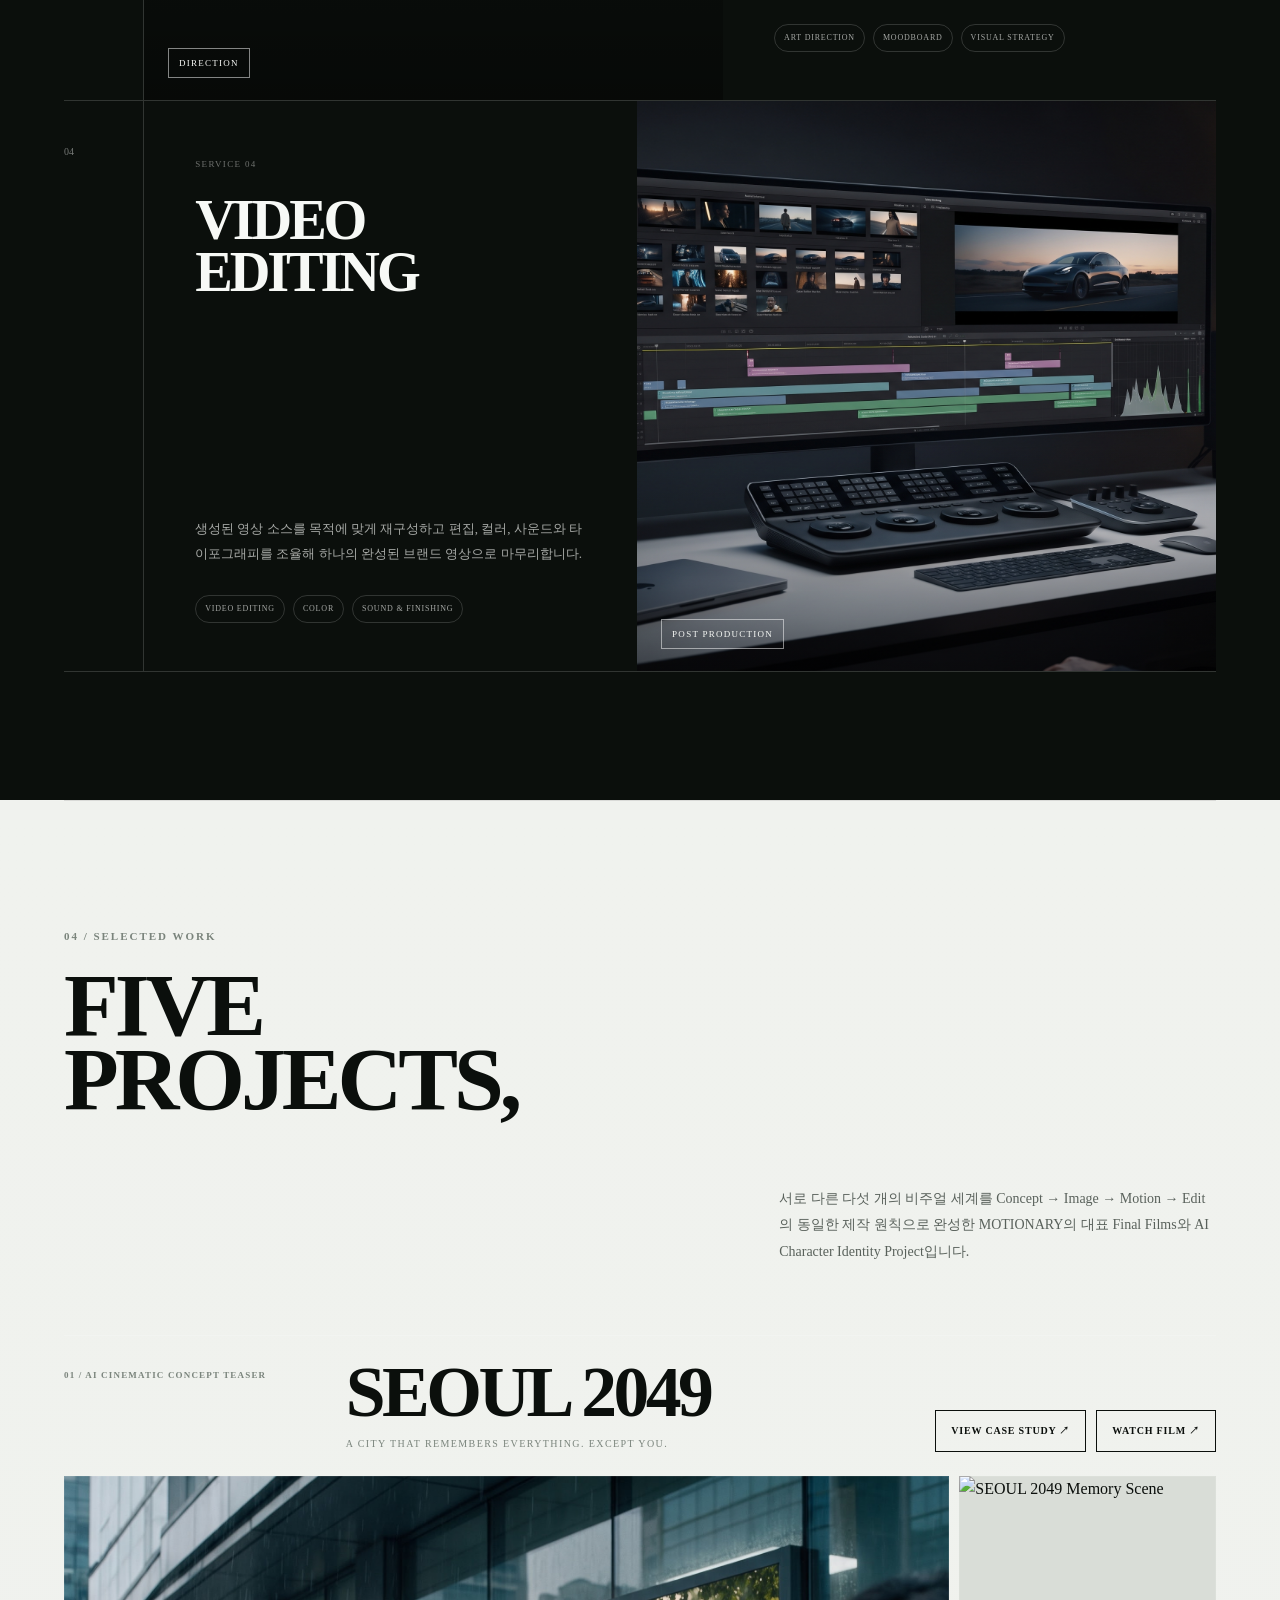
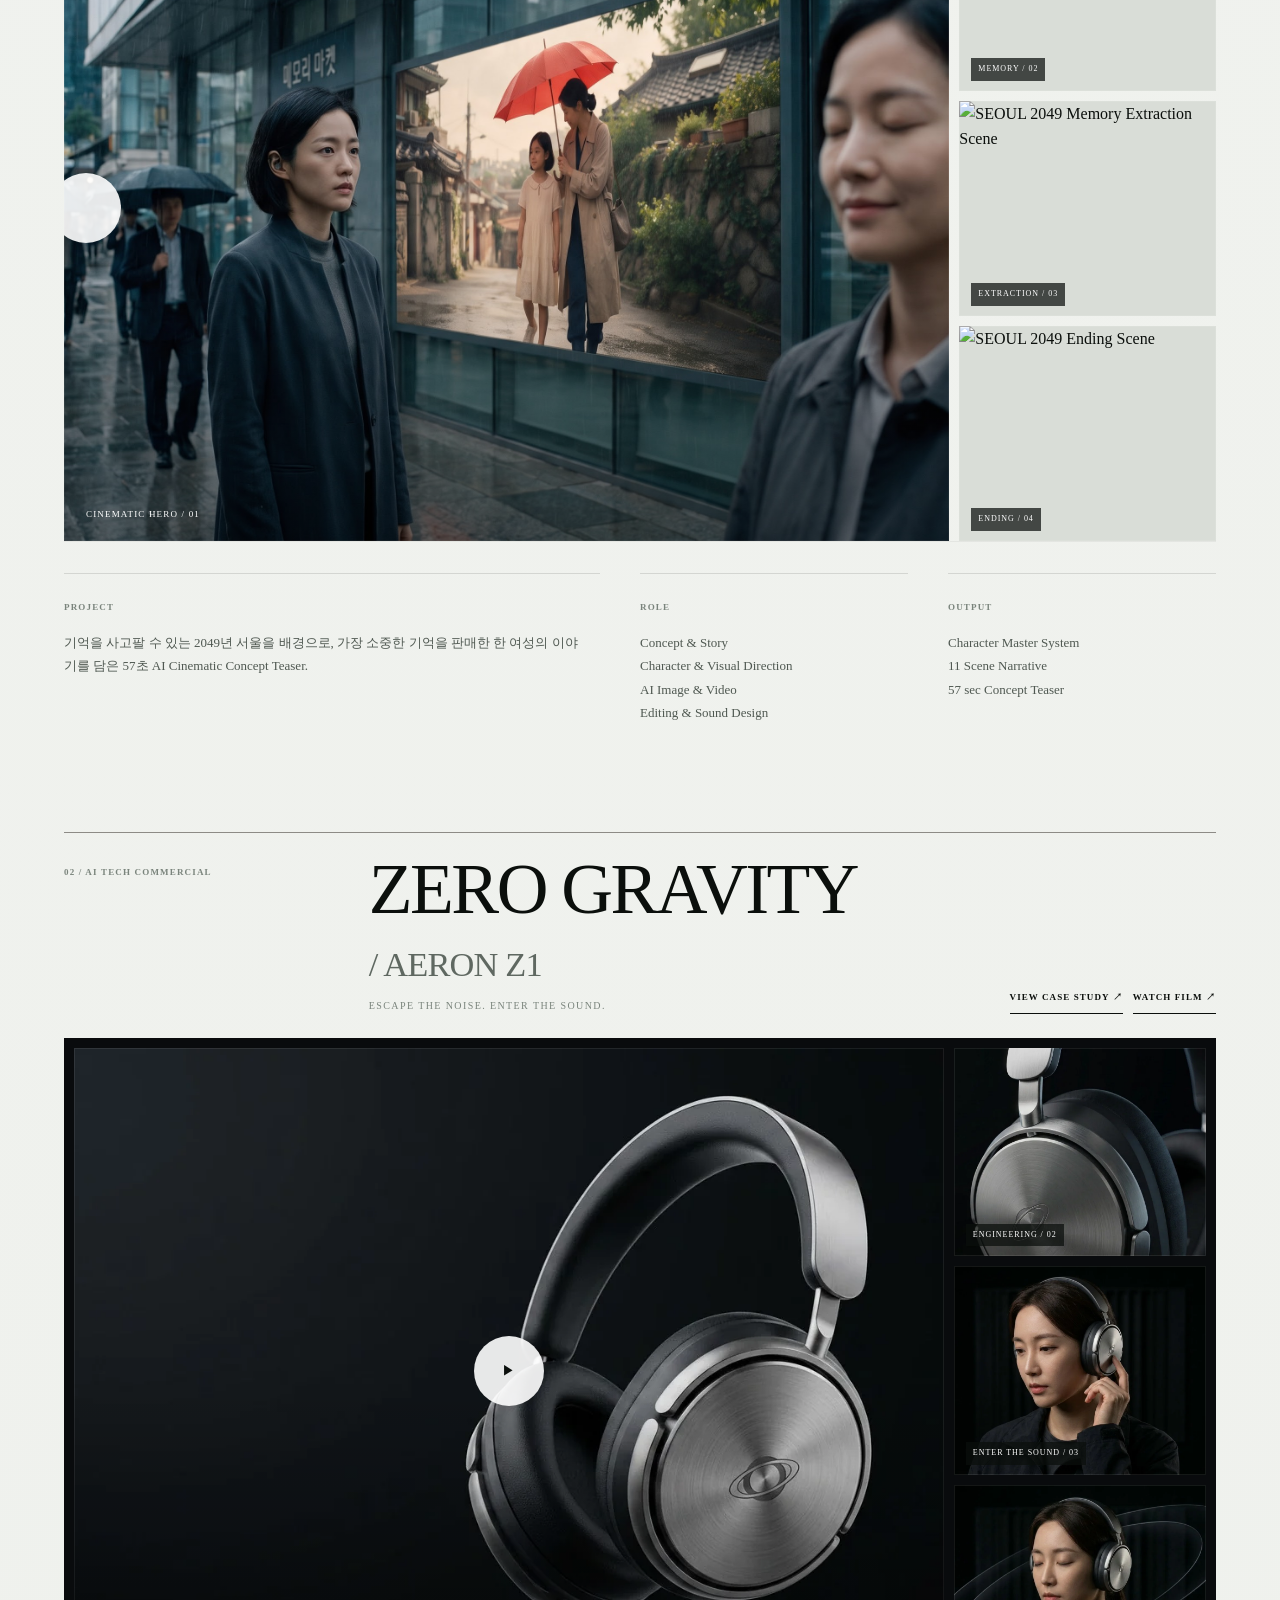
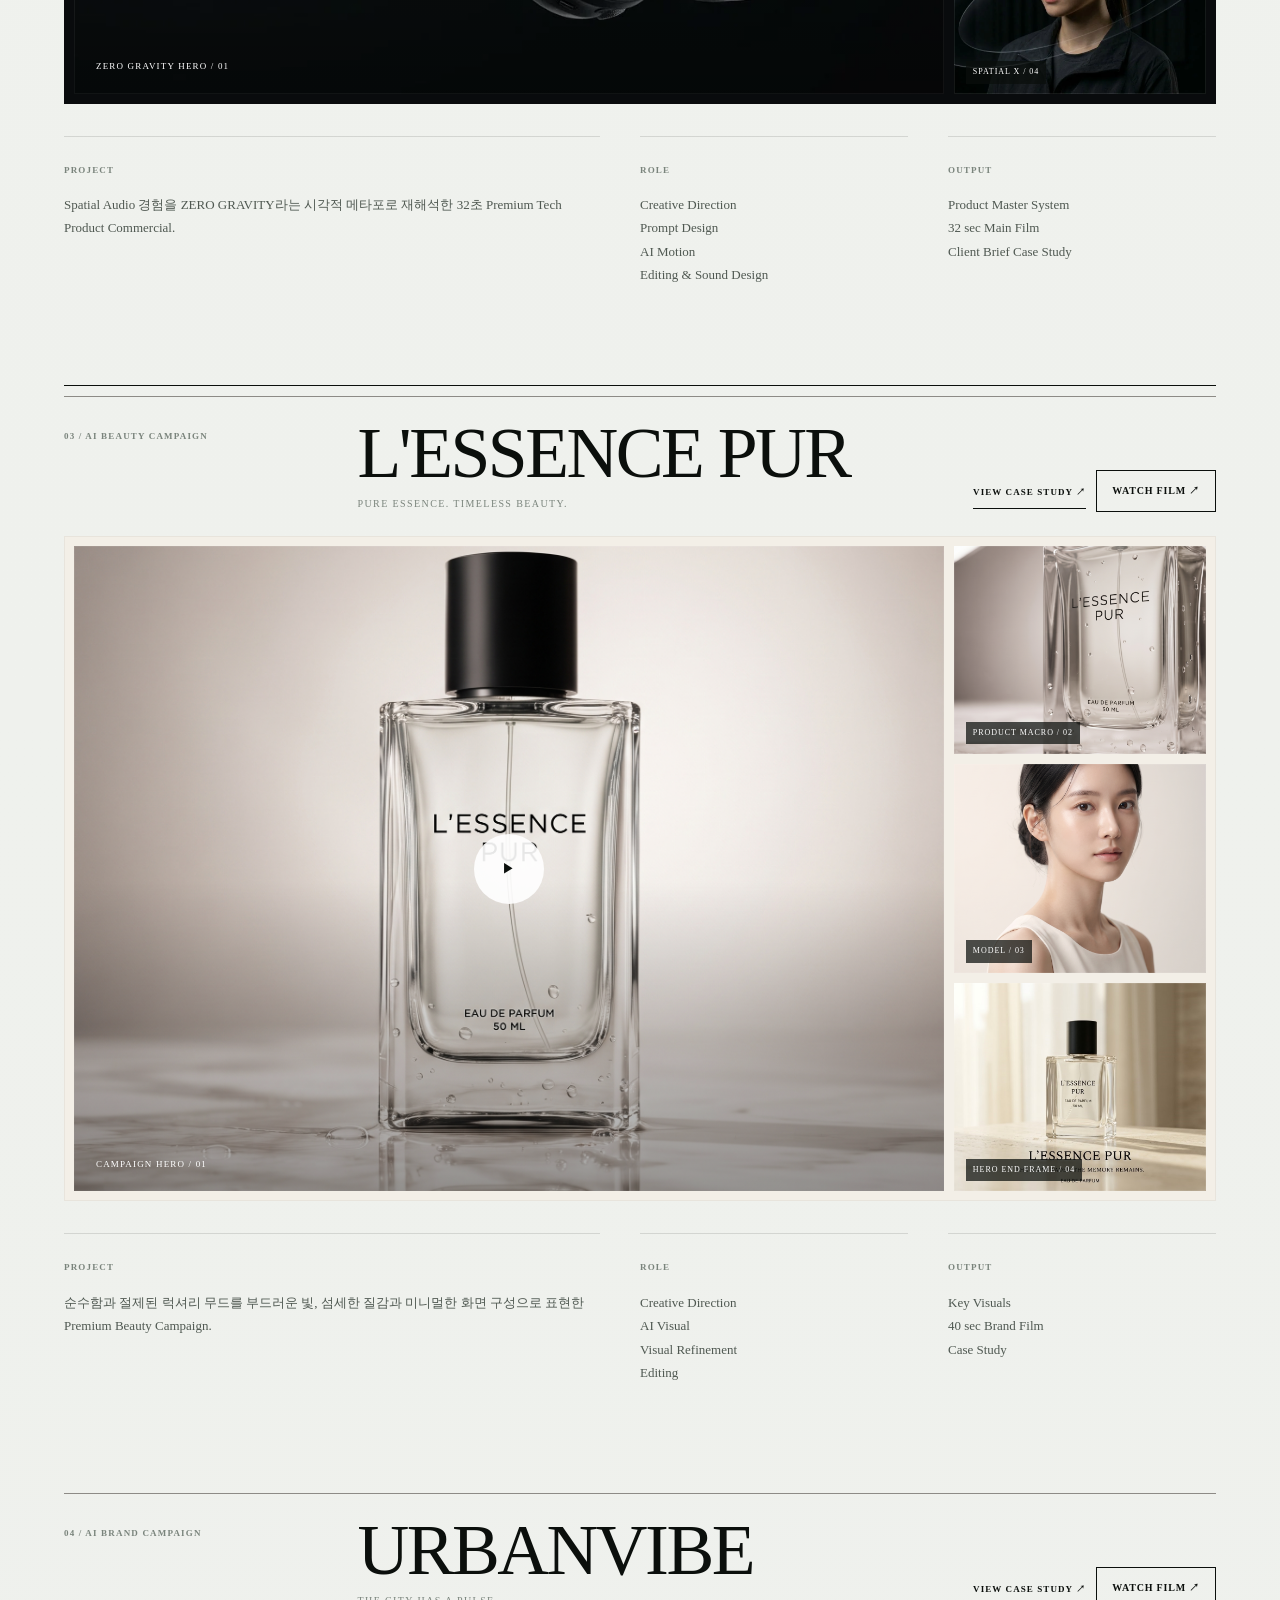
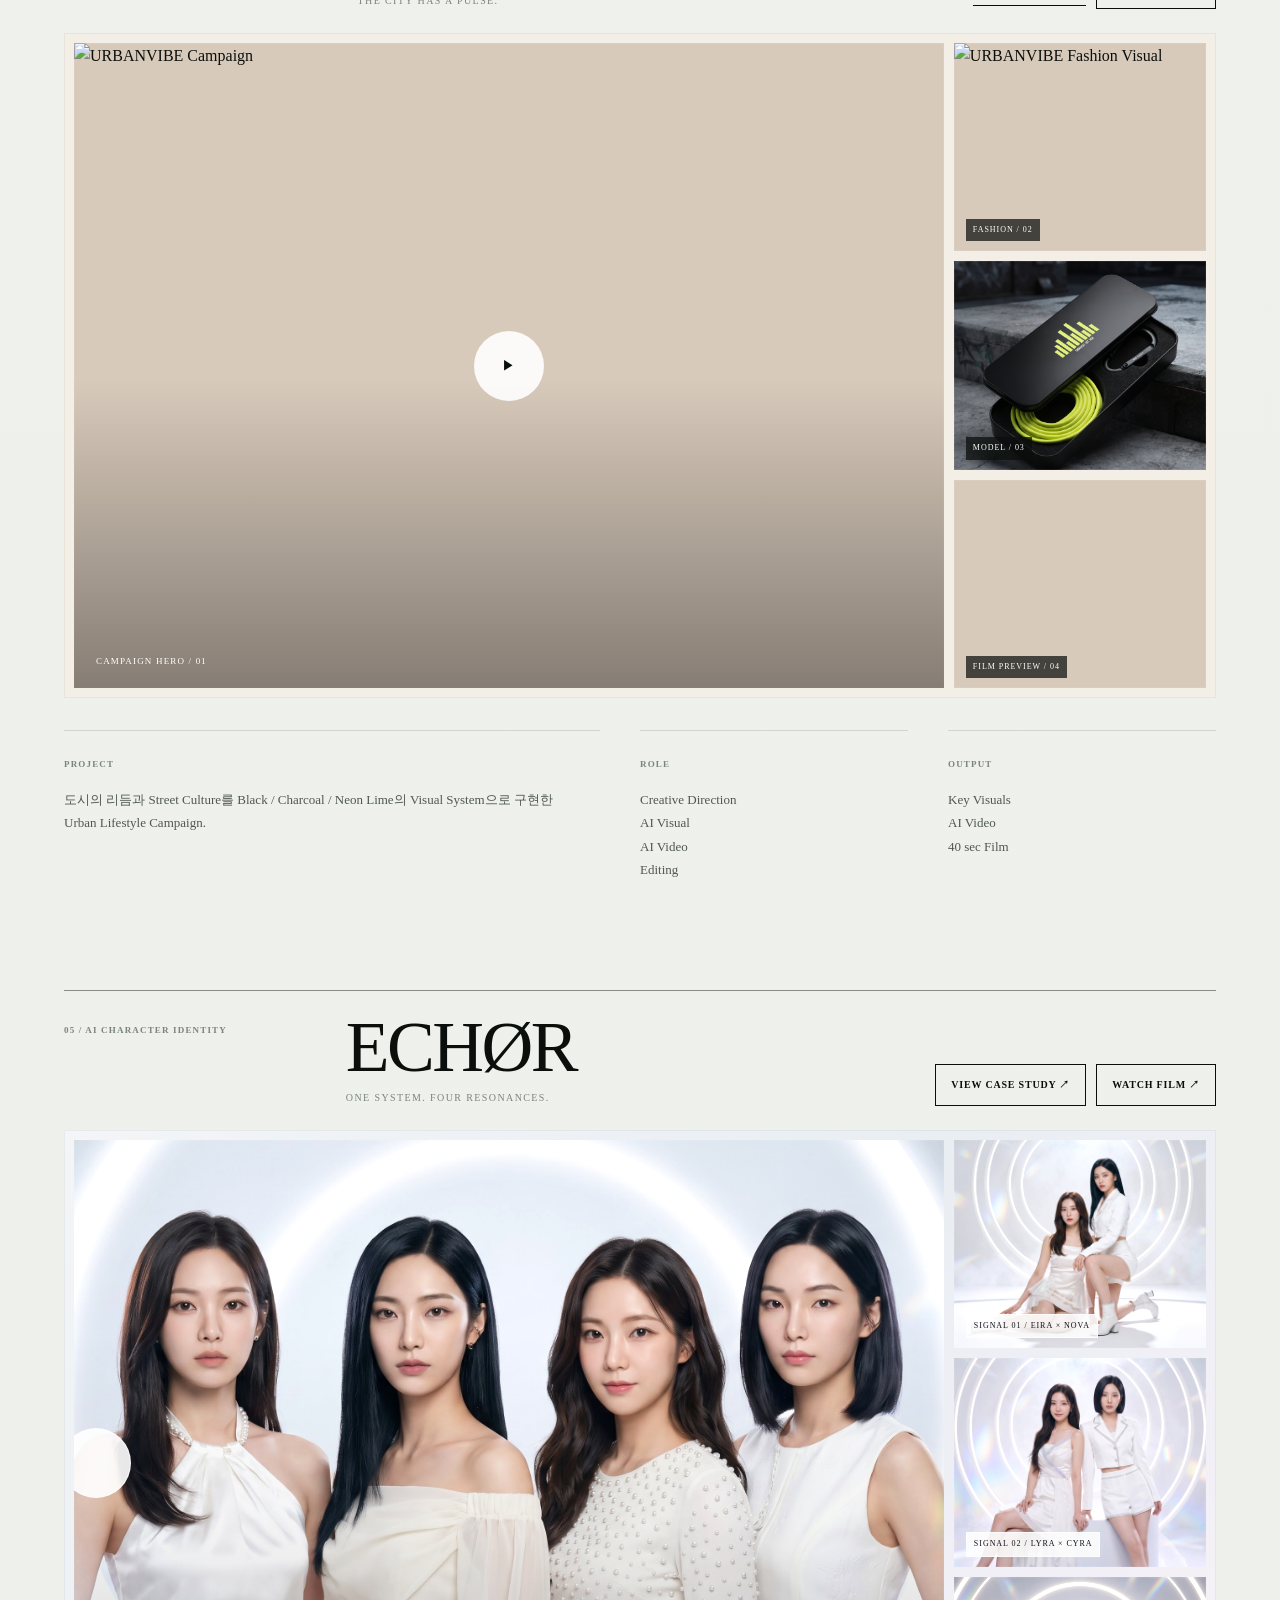
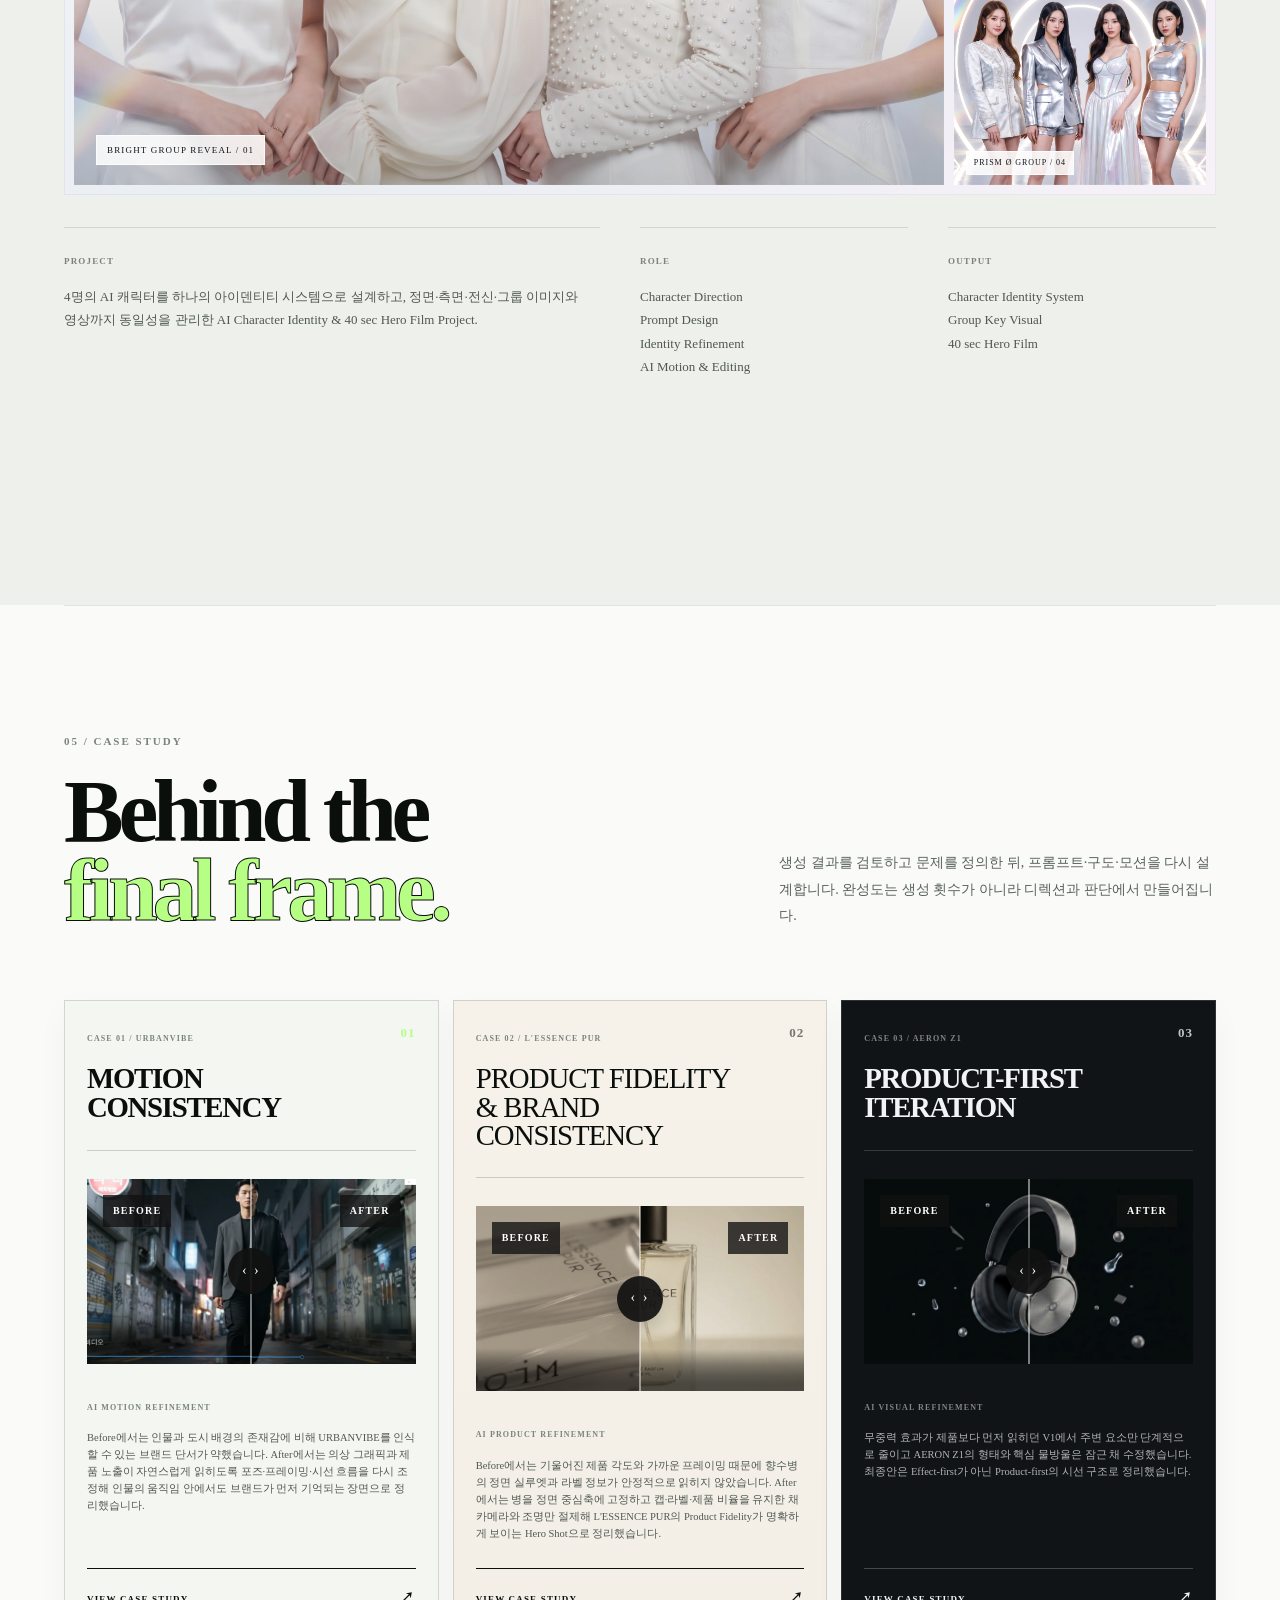
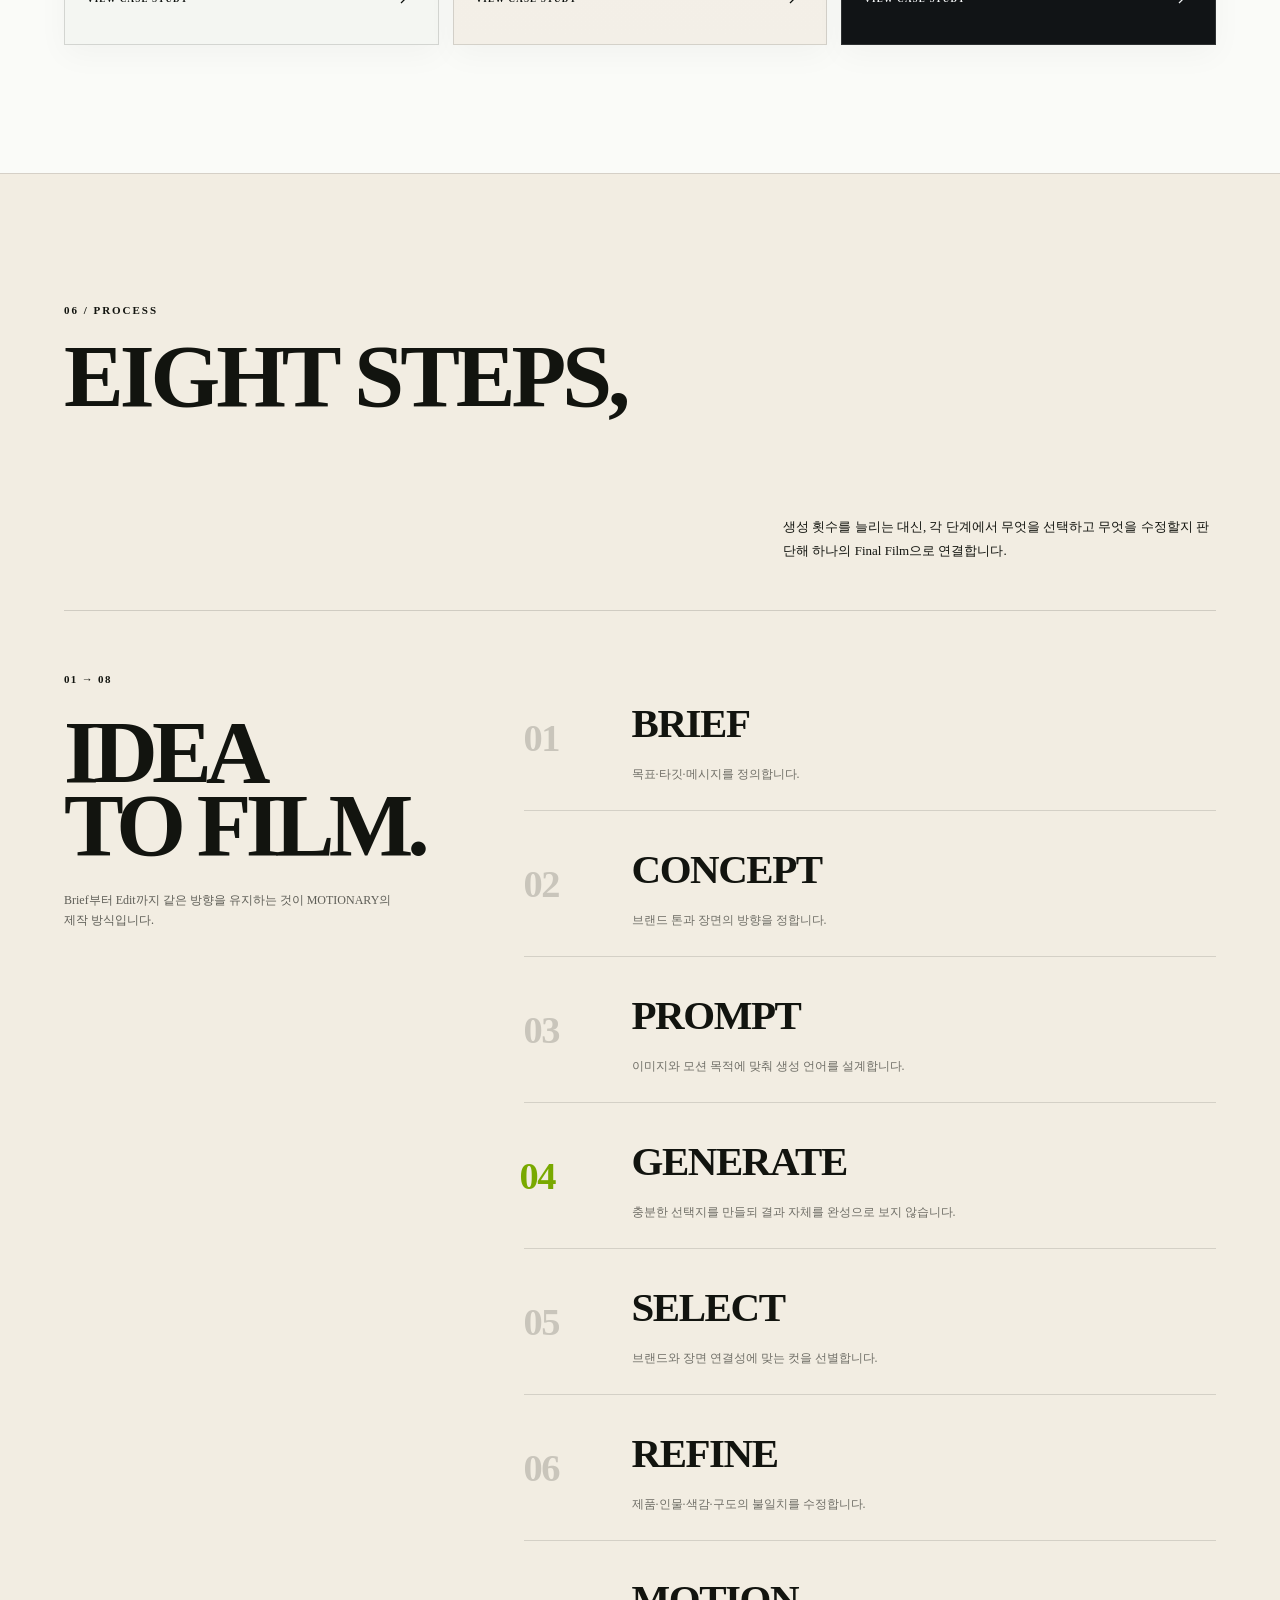
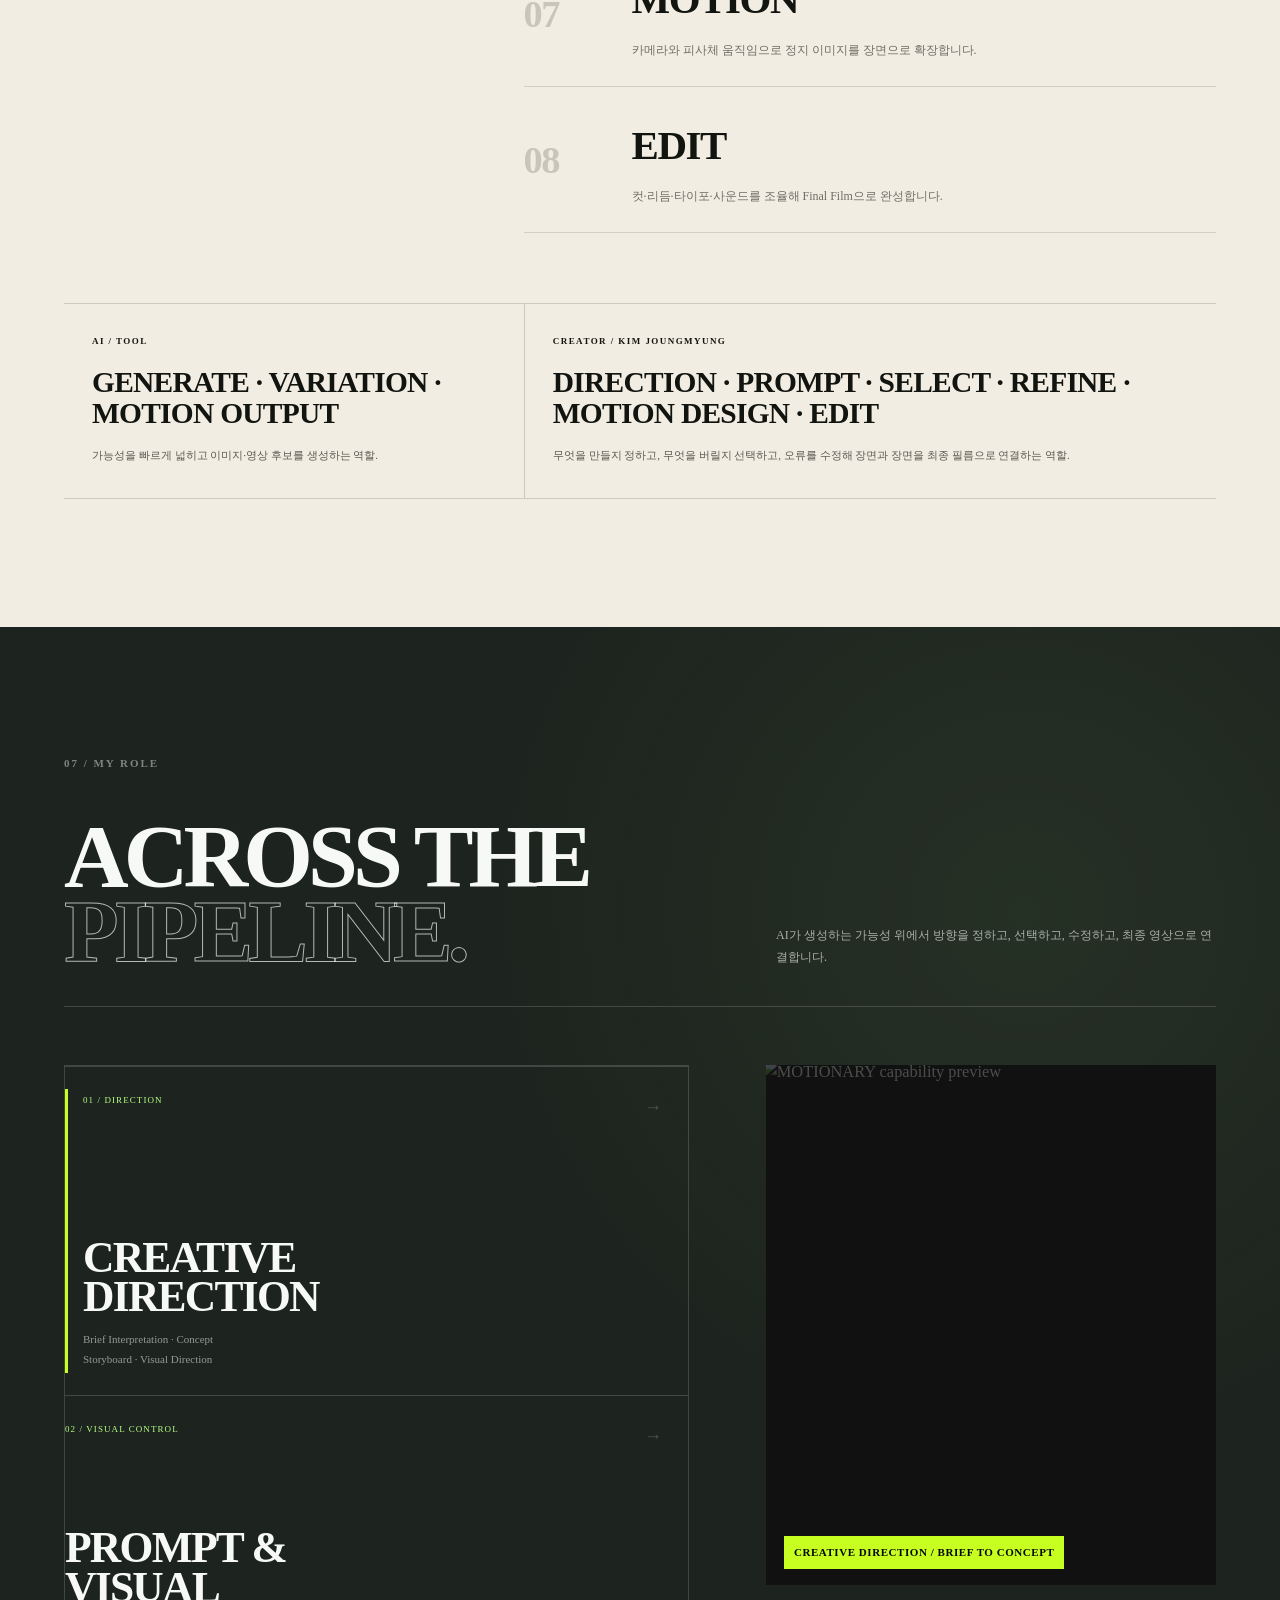
==== commit 1a2e7660: "Add SEOUL 2049 portfolio project" ====
--- a/index.html
+++ b/index.html
@@ -97,9 +97,10 @@
 <span>AI IMAGE</span><b>✦</b>
 <span>MOTION</span><b>✦</b>
 <span>EDIT</span><b>✦</b>
+<span>SEOUL 2049</span><b>✦</b>
+<span>AERON Z1</span><b>✦</b>
+<span>L'ESSENCE PUR</span><b>✦</b>
 <span>URBANVIBE</span><b>✦</b>
-<span>L'ESSENCE PUR</span><b>✦</b>
-<span>AERON Z1</span><b>✦</b>
 <span>ECHØR</span><b>✦</b>
 <span>AI IS THE TOOL</span><b>✦</b>
 <span>DIRECTION IS THE DIFFERENCE</span><b>✦</b>
@@ -107,9 +108,10 @@
 <span>AI IMAGE</span><b>✦</b>
 <span>MOTION</span><b>✦</b>
 <span>EDIT</span><b>✦</b>
+<span>SEOUL 2049</span><b>✦</b>
+<span>AERON Z1</span><b>✦</b>
+<span>L'ESSENCE PUR</span><b>✦</b>
 <span>URBANVIBE</span><b>✦</b>
-<span>L'ESSENCE PUR</span><b>✦</b>
-<span>AERON Z1</span><b>✦</b>
 <span>ECHØR</span><b>✦</b>
 <span>AI IS THE TOOL</span><b>✦</b>
 <span>DIRECTION IS THE DIFFERENCE</span><b>✦</b>
@@ -170,9 +172,9 @@
 <p>기획부터 최종 편집까지 하나의 방향으로 연결</p>
 </div>
 <div>
-<strong>04</strong>
+<strong>05</strong>
 <span>FEATURED PROJECTS</span>
-<p>URBANVIBE · L'ESSENCE PUR · AERON Z1 · ECHØR</p>
+<p>SEOUL 2049 · AERON Z1 · L'ESSENCE PUR · URBANVIBE · ECHØR</p>
 </div>
 <div>
 <strong>04</strong>
@@ -456,22 +458,310 @@
                     04 / SELECTED WORK
                 </p>
 <h2>
-                    FOUR PROJECTS,
+                    FIVE PROJECTS,
                     <br/>
-<span>FOUR VISUAL LANGUAGES.</span>
+<span>FIVE VISUAL LANGUAGES.</span>
 </h2>
 </div>
 <p>
 
-                서로 다른 네 개의 브랜드 세계를
+                서로 다른 다섯 개의 비주얼 세계를
                 Concept → Image → Motion → Edit의 동일한 제작 원칙으로 완성한
                 MOTIONARY의 대표 Final Films와 AI Character Identity Project입니다.
 
             </p>
 </div>
+<!-- =====================================================
+     SELECTED WORK 01 / SEOUL 2049
+====================================================== -->
+
+<div class="work-project-head seoul2049-work-head">
+    <span>
+        01 / AI CINEMATIC CONCEPT TEASER
+    </span>
+
+    <div>
+        <h3>SEOUL 2049</h3>
+        <p>A CITY THAT REMEMBERS EVERYTHING. EXCEPT YOU.</p>
+    </div>
+
+    <div class="work-head-actions">
+        <a href="seoul2049.html">
+            VIEW CASE STUDY ↗
+        </a>
+        <a href="https://youtu.be/YrwUIjd8imM?si=taDTuRjIyBcQwKu5" target="_blank" rel="noopener noreferrer">
+            WATCH FILM ↗
+        </a>
+    </div>
+</div>
+
+<div class="work-showcase seoul2049-work-showcase">
+
+    <a class="work-main"
+       href="seoul2049.html"
+       aria-label="SEOUL 2049 Case Study 열기">
+
+        <img
+            alt="SEOUL 2049 AI Cinematic Concept Teaser Hero"
+            decoding="async"
+            loading="lazy"
+            src="images/seoul2049/seoul2049-hero.png"/>
+
+        <div class="work-media-overlay"></div>
+
+        <span class="work-play" aria-hidden="true">↗</span>
+
+        <span>
+            CINEMATIC HERO / 01
+        </span>
+    </a>
+
+    <div class="work-side">
+
+        <figure>
+            <img
+                alt="SEOUL 2049 Memory Scene"
+                decoding="async"
+                loading="lazy"
+                src="images/seoul2049/seoul2049-sc06-memory.png"/>
+            <figcaption>
+                MEMORY / 02
+            </figcaption>
+        </figure>
+
+        <figure>
+            <img
+                alt="SEOUL 2049 Memory Extraction Scene"
+                decoding="async"
+                loading="lazy"
+                src="images/seoul2049/seoul2049-sc07-extraction.png"/>
+            <figcaption>
+                EXTRACTION / 03
+            </figcaption>
+        </figure>
+
+        <figure>
+            <img
+                alt="SEOUL 2049 Ending Scene"
+                decoding="async"
+                loading="lazy"
+                src="images/seoul2049/seoul2049-sc11-ending.png"/>
+            <figcaption>
+                ENDING / 04
+            </figcaption>
+        </figure>
+
+    </div>
+</div>
+
+<div class="work-info seoul2049-work-info">
+
+    <div>
+        <span>PROJECT</span>
+        <p>
+            기억을 사고팔 수 있는 2049년 서울을 배경으로,
+            가장 소중한 기억을 판매한 한 여성의 이야기를 담은
+            57초 AI Cinematic Concept Teaser.
+        </p>
+    </div>
+
+    <div>
+        <span>ROLE</span>
+        <p>
+            Concept &amp; Story<br/>
+            Character &amp; Visual Direction<br/>
+            AI Image &amp; Video<br/>
+            Editing &amp; Sound Design
+        </p>
+    </div>
+
+    <div>
+        <span>OUTPUT</span>
+        <p>
+            Character Master System<br/>
+            11 Scene Narrative<br/>
+            57 sec Concept Teaser
+        </p>
+    </div>
+
+</div>
+<!-- =====================================================
+             SELECTED WORK 02 / AERON Z1
+        ====================================================== -->
+<div class="work-project-head aeron-work-head">
+<span>
+                02 / AI TECH COMMERCIAL
+            </span>
+<div>
+<h3>ZERO GRAVITY<br/><span class="project-product-name">/ AERON Z1</span></h3>
+<p>ESCAPE THE NOISE. ENTER THE SOUND.</p>
+</div>
+<div class="work-head-actions">
+<button id="openAeron" type="button">
+                    VIEW CASE STUDY ↗
+                </button>
+<button class="aeron-film-jump" id="openAeronFilm" type="button">
+                    WATCH FILM ↗
+                </button>
+</div>
+</div>
+<div class="work-showcase aeron-work-showcase">
+<div class="work-main" id="openAeronHero">
+<video aria-hidden="true" class="work-hover-preview" loop="" muted="" playsinline="" poster="assets/aeron-z1/web/images/hero.webp" preload="none">
+<source src="assets/aeron-z1/web/video/aeron-z1-final-web.mp4" type="video/mp4"/>
+</video>
+<img alt="AERON Z1 ZERO GRAVITY Tech Product Commercial" decoding="async" loading="lazy" src="assets/aeron-z1/web/images/hero.webp"/>
+<div class="work-media-overlay"></div>
+<button aria-label="AERON Z1 Case Study 열기" class="work-play" type="button">▶</button>
+<span>ZERO GRAVITY HERO / 01</span>
+</div>
+<div class="work-side">
+<figure>
+<img alt="AERON Z1 Engineering Detail" decoding="async" loading="lazy" src="assets/aeron-z1/web/images/image-02.webp"/>
+<figcaption>ENGINEERING / 02</figcaption>
+</figure>
+<figure>
+<img alt="AERON Z1 Human Interaction" decoding="async" loading="lazy" src="assets/aeron-z1/web/images/image-05.webp"/>
+<figcaption>ENTER THE SOUND / 03</figcaption>
+</figure>
+<figure>
+<img alt="AERON Z1 Spatial Immersion" decoding="async" loading="lazy" src="assets/aeron-z1/web/images/image-06.webp"/>
+<figcaption>SPATIAL X / 04</figcaption>
+</figure>
+</div>
+</div>
+<div class="work-info aeron-work-info">
+<div>
+<span>PROJECT</span>
+<p>
+                    Spatial Audio 경험을 ZERO GRAVITY라는 시각적 메타포로 재해석한
+                    32초 Premium Tech Product Commercial.
+                </p>
+</div>
+<div>
+<span>ROLE</span>
+<p>
+                    Creative Direction<br/>
+                    Prompt Design<br/>
+                    AI Motion<br/>
+                    Editing &amp; Sound Design
+                </p>
+</div>
+<div>
+<span>OUTPUT</span>
+<p>
+                    Product Master System<br/>
+                    32 sec Main Film<br/>
+                    Client Brief Case Study
+                </p>
+</div>
+</div>
+<!-- =====================================================
+             SELECTED WORK 03 / L'ESSENCE PUR
+        ====================================================== -->
 <div class="work-project-head">
 <span>
-                01 / AI BRAND CAMPAIGN
+                03 / AI BEAUTY CAMPAIGN
+            </span>
+<div>
+<h3>
+                    L'ESSENCE PUR
+                </h3>
+<p>
+                    PURE ESSENCE. TIMELESS BEAUTY.
+                </p>
+</div>
+<div class="work-head-actions">
+<button id="openLessence" type="button">
+                    VIEW CASE STUDY ↗
+                </button>
+<a href="https://youtu.be/yOemb1EMfEk" rel="noopener noreferrer" target="_blank">
+                    WATCH FILM ↗
+                </a>
+</div>
+</div>
+<div class="work-showcase">
+<div class="work-main" id="openLessenceHero">
+<video aria-hidden="true" class="work-hover-preview" loop="" muted="" playsinline="" poster="images/lessence/lessence-image-01.png" preload="none">
+<source src="videos/lessence/lessence-final-film.mp4" type="video/mp4"/>
+</video>
+<img alt="L'ESSENCE PUR Campaign" decoding="async" loading="lazy" src="images/lessence/lessence-image-01.png"/>
+<div class="work-media-overlay"></div>
+<button aria-label="L'ESSENCE PUR Case Study 열기" class="work-play" type="button">
+                    ▶
+                </button>
+<span>
+                    CAMPAIGN HERO / 01
+                </span>
+</div>
+<div class="work-side">
+<figure>
+<img alt="L'ESSENCE PUR Product Macro" decoding="async" loading="lazy" src="images/lessence/lessence-image-02.png"/>
+<figcaption>
+                        PRODUCT MACRO / 02
+                    </figcaption>
+</figure>
+<figure>
+<img alt="L'ESSENCE PUR Model Master" decoding="async" loading="lazy" src="images/lessence/lessence-image-03.png"/>
+<figcaption>
+                        MODEL / 03
+                    </figcaption>
+</figure>
+<figure>
+<img alt="L'ESSENCE PUR Hero End Frame" decoding="async" loading="lazy" src="images/lessence/lessence-image-07.jpeg"/>
+<figcaption>
+                        HERO END FRAME / 04
+                    </figcaption>
+</figure>
+</div>
+</div>
+<div class="work-info">
+<div>
+<span>
+                    PROJECT
+                </span>
+<p>
+
+                    순수함과 절제된 럭셔리 무드를
+                    부드러운 빛, 섬세한 질감과
+                    미니멀한 화면 구성으로 표현한
+                    Premium Beauty Campaign.
+
+                </p>
+</div>
+<div>
+<span>
+                    ROLE
+                </span>
+<p>
+                    Creative Direction
+                    <br/>
+                    AI Visual
+                    <br/>
+                    Visual Refinement
+                    <br/>
+                    Editing
+                </p>
+</div>
+<div>
+<span>
+                    OUTPUT
+                </span>
+<p>
+                    Key Visuals
+                    <br/>
+                    40 sec Brand Film
+                    <br/>
+                    Case Study
+                </p>
+</div>
+</div>
+<!-- =====================================================
+     SELECTED WORK 04 / URBANVIBE
+====================================================== -->
+<div class="work-project-head">
+<span>
+                04 / AI BRAND CAMPAIGN
             </span>
 <div>
 <h3>
@@ -569,185 +859,14 @@
 </div>
 </div>
 <!-- =====================================================
-             SELECTED WORK 02 / L'ESSENCE PUR
-        ====================================================== -->
-<div class="work-project-head">
-<span>
-                02 / AI BEAUTY CAMPAIGN
-            </span>
-<div>
-<h3>
-                    L'ESSENCE PUR
-                </h3>
-<p>
-                    PURE ESSENCE. TIMELESS BEAUTY.
-                </p>
-</div>
-<div class="work-head-actions">
-<button id="openLessence" type="button">
-                    VIEW CASE STUDY ↗
-                </button>
-<a href="https://youtu.be/yOemb1EMfEk" rel="noopener noreferrer" target="_blank">
-                    WATCH FILM ↗
-                </a>
-</div>
-</div>
-<div class="work-showcase">
-<div class="work-main" id="openLessenceHero">
-<video aria-hidden="true" class="work-hover-preview" loop="" muted="" playsinline="" poster="images/lessence/lessence-image-01.png" preload="none">
-<source src="videos/lessence/lessence-final-film.mp4" type="video/mp4"/>
-</video>
-<img alt="L'ESSENCE PUR Campaign" decoding="async" loading="lazy" src="images/lessence/lessence-image-01.png"/>
-<div class="work-media-overlay"></div>
-<button aria-label="L'ESSENCE PUR Case Study 열기" class="work-play" type="button">
-                    ▶
-                </button>
-<span>
-                    CAMPAIGN HERO / 01
-                </span>
-</div>
-<div class="work-side">
-<figure>
-<img alt="L'ESSENCE PUR Product Macro" decoding="async" loading="lazy" src="images/lessence/lessence-image-02.png"/>
-<figcaption>
-                        PRODUCT MACRO / 02
-                    </figcaption>
-</figure>
-<figure>
-<img alt="L'ESSENCE PUR Model Master" decoding="async" loading="lazy" src="images/lessence/lessence-image-03.png"/>
-<figcaption>
-                        MODEL / 03
-                    </figcaption>
-</figure>
-<figure>
-<img alt="L'ESSENCE PUR Hero End Frame" decoding="async" loading="lazy" src="images/lessence/lessence-image-07.jpeg"/>
-<figcaption>
-                        HERO END FRAME / 04
-                    </figcaption>
-</figure>
-</div>
-</div>
-<div class="work-info">
-<div>
-<span>
-                    PROJECT
-                </span>
-<p>
-
-                    순수함과 절제된 럭셔리 무드를
-                    부드러운 빛, 섬세한 질감과
-                    미니멀한 화면 구성으로 표현한
-                    Premium Beauty Campaign.
-
-                </p>
-</div>
-<div>
-<span>
-                    ROLE
-                </span>
-<p>
-                    Creative Direction
-                    <br/>
-                    AI Visual
-                    <br/>
-                    Visual Refinement
-                    <br/>
-                    Editing
-                </p>
-</div>
-<div>
-<span>
-                    OUTPUT
-                </span>
-<p>
-                    Key Visuals
-                    <br/>
-                    40 sec Brand Film
-                    <br/>
-                    Case Study
-                </p>
-</div>
-</div>
-<!-- =====================================================
-             SELECTED WORK 03 / AERON Z1
-        ====================================================== -->
-<div class="work-project-head aeron-work-head">
-<span>
-                03 / AI TECH COMMERCIAL
-            </span>
-<div>
-<h3>ZERO GRAVITY<br/><span class="project-product-name">/ AERON Z1</span></h3>
-<p>ESCAPE THE NOISE. ENTER THE SOUND.</p>
-</div>
-<div class="work-head-actions">
-<button id="openAeron" type="button">
-                    VIEW CASE STUDY ↗
-                </button>
-<button class="aeron-film-jump" id="openAeronFilm" type="button">
-                    WATCH FILM ↗
-                </button>
-</div>
-</div>
-<div class="work-showcase aeron-work-showcase">
-<div class="work-main" id="openAeronHero">
-<video aria-hidden="true" class="work-hover-preview" loop="" muted="" playsinline="" poster="assets/aeron-z1/web/images/hero.webp" preload="none">
-<source src="assets/aeron-z1/web/video/aeron-z1-final-web.mp4" type="video/mp4"/>
-</video>
-<img alt="AERON Z1 ZERO GRAVITY Tech Product Commercial" decoding="async" loading="lazy" src="assets/aeron-z1/web/images/hero.webp"/>
-<div class="work-media-overlay"></div>
-<button aria-label="AERON Z1 Case Study 열기" class="work-play" type="button">▶</button>
-<span>ZERO GRAVITY HERO / 01</span>
-</div>
-<div class="work-side">
-<figure>
-<img alt="AERON Z1 Engineering Detail" decoding="async" loading="lazy" src="assets/aeron-z1/web/images/image-02.webp"/>
-<figcaption>ENGINEERING / 02</figcaption>
-</figure>
-<figure>
-<img alt="AERON Z1 Human Interaction" decoding="async" loading="lazy" src="assets/aeron-z1/web/images/image-05.webp"/>
-<figcaption>ENTER THE SOUND / 03</figcaption>
-</figure>
-<figure>
-<img alt="AERON Z1 Spatial Immersion" decoding="async" loading="lazy" src="assets/aeron-z1/web/images/image-06.webp"/>
-<figcaption>SPATIAL X / 04</figcaption>
-</figure>
-</div>
-</div>
-<div class="work-info aeron-work-info">
-<div>
-<span>PROJECT</span>
-<p>
-                    Spatial Audio 경험을 ZERO GRAVITY라는 시각적 메타포로 재해석한
-                    32초 Premium Tech Product Commercial.
-                </p>
-</div>
-<div>
-<span>ROLE</span>
-<p>
-                    Creative Direction<br/>
-                    Prompt Design<br/>
-                    AI Motion<br/>
-                    Editing &amp; Sound Design
-                </p>
-</div>
-<div>
-<span>OUTPUT</span>
-<p>
-                    Product Master System<br/>
-                    32 sec Main Film<br/>
-                    Client Brief Case Study
-                </p>
-</div>
-</div>
-<!-- =====================================================
-     SELECTED WORK 04 / ECHØR
+     SELECTED WORK 05 / ECHØR
      BRIGHT PRISM VERSION
 ====================================================== -->
 
 <div class="work-project-head echor-work-head">
 
     <span>
-        04 / AI CHARACTER IDENTITY
+        05 / AI CHARACTER IDENTITY
     </span>
 
     <div>
@@ -1025,6 +1144,7 @@
     </div>
 
 </div>
+
 </div>
 </section>
 <!-- =========================================================
@@ -1103,6 +1223,7 @@
                     <span>↗</span>
 </button>
 </article>
+
 <!-- CASE 02 / L'ESSENCE PUR -->
 <article class="case-project-card case-project-card-lessence">
 <div class="case-card-head">
@@ -1186,6 +1307,7 @@
                     VIEW CASE STUDY <span>↗</span>
 </button>
 </article>
+
 </div>
 </div>
 </section>
@@ -1232,7 +1354,7 @@
 <p>가능성을 빠르게 넓히고 이미지·영상 후보를 생성하는 역할.</p>
 </div>
 <div>
-<span>CREATOR / KIM JONGMYUNG</span>
+<span>CREATOR / KIM JOUNGMYUNG</span>
 <strong>DIRECTION · PROMPT · SELECT · REFINE · MOTION DESIGN · EDIT</strong>
 <p>무엇을 만들지 정하고, 무엇을 버릴지 선택하고, 오류를 수정해 장면과 장면을 최종 필름으로 연결하는 역할.</p>
 </div>
@@ -1362,7 +1484,7 @@
 <div class="contact-direct-grid">
 <div class="contact-director">
 <span class="contact-label">DIRECTOR</span>
-<h3>김종명 <small>KIM JONGMYUNG</small></h3>
+<h3>김종명 <small>KIM JOUNGMYUNG</small></h3>
 <p class="contact-role">
                     AI MOTION CREATOR<br/>
                     BRANDING VISUAL DIRECTOR
@@ -1389,9 +1511,14 @@
 <strong>ROVIN54090@NAVER.COM</strong>
 <span>↗</span>
 </a>
-<a href="https://www.youtube.com/watch?v=nkpzI4wU9T4" rel="noopener noreferrer" target="_blank">
+<a href="https://youtu.be/YrwUIjd8imM?si=taDTuRjIyBcQwKu5" target="_blank" rel="noopener noreferrer">
 <small>YOUTUBE</small>
-<strong>URBANVIBE FINAL FILM</strong>
+<strong>SEOUL 2049 FINAL FILM</strong>
+<span>↗</span>
+</a>
+<a href="https://youtu.be/exjtOEfgMEQ" rel="noopener noreferrer" target="_blank">
+<small>YOUTUBE</small>
+<strong>AERON Z1 FINAL FILM</strong>
 <span>↗</span>
 </a>
 <a href="https://www.youtube.com/watch?v=yOemb1EMfEk" rel="noopener noreferrer" target="_blank">
@@ -1399,9 +1526,9 @@
 <strong>L'ESSENCE PUR FINAL FILM</strong>
 <span>↗</span>
 </a>
-<a href="https://youtu.be/exjtOEfgMEQ" rel="noopener noreferrer" target="_blank">
+<a href="https://www.youtube.com/watch?v=nkpzI4wU9T4" rel="noopener noreferrer" target="_blank">
 <small>YOUTUBE</small>
-<strong>AERON Z1 FINAL FILM</strong>
+<strong>URBANVIBE FINAL FILM</strong>
 <span>↗</span>
 </a>
 <a href="https://youtu.be/LMgX8h9pK34" rel="noopener noreferrer" target="_blank">
@@ -1426,7 +1553,7 @@
 <div class="container footer-inner">
 <div>
 <strong>MOTIONARY</strong>
-<span>PERSONAL PORTFOLIO STUDIO · DIRECTED &amp; EDITED BY KIM JONGMYUNG</span>
+<span>PERSONAL PORTFOLIO STUDIO · DIRECTED &amp; EDITED BY KIM JOUNGMYUNG</span>
 </div>
 <p>AI IS THE TOOL. <b>DIRECTION IS THE DIFFERENCE.</b></p>
 <a href="#home">BACK TO TOP ↑</a>
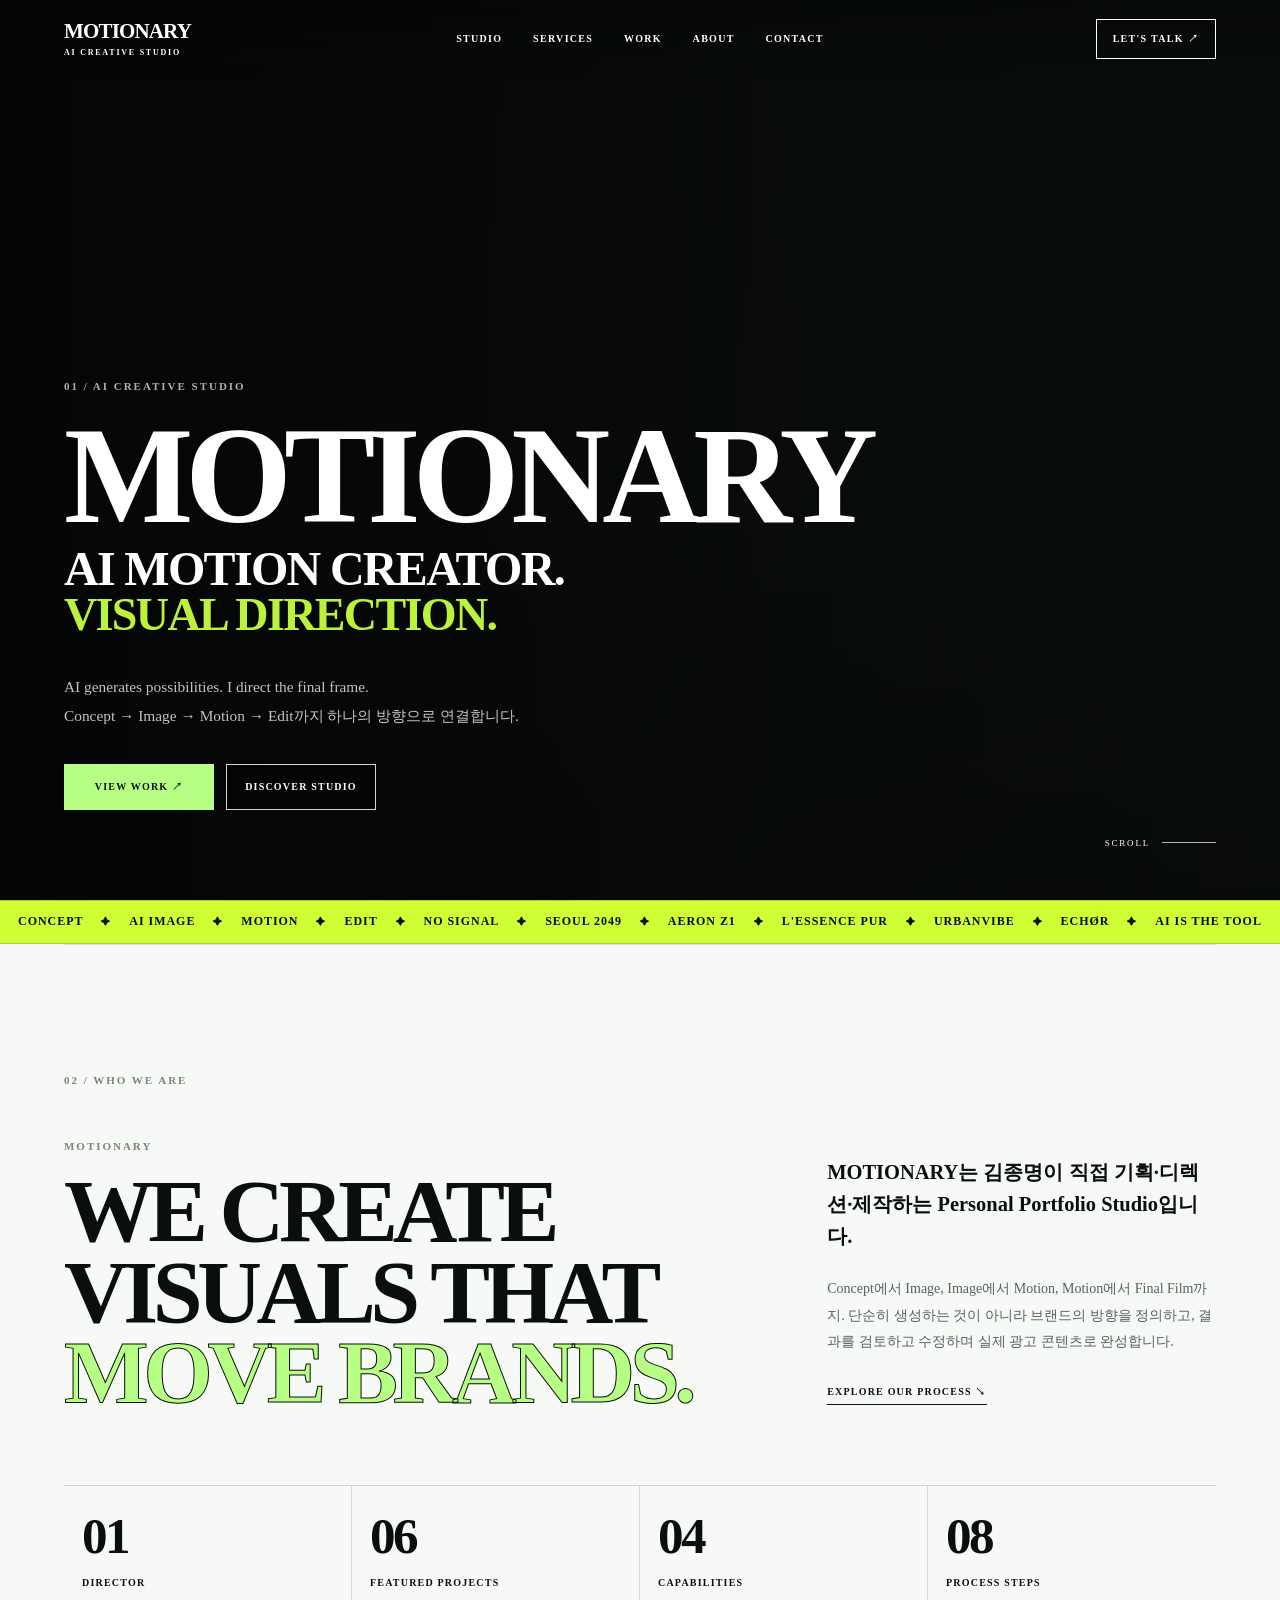
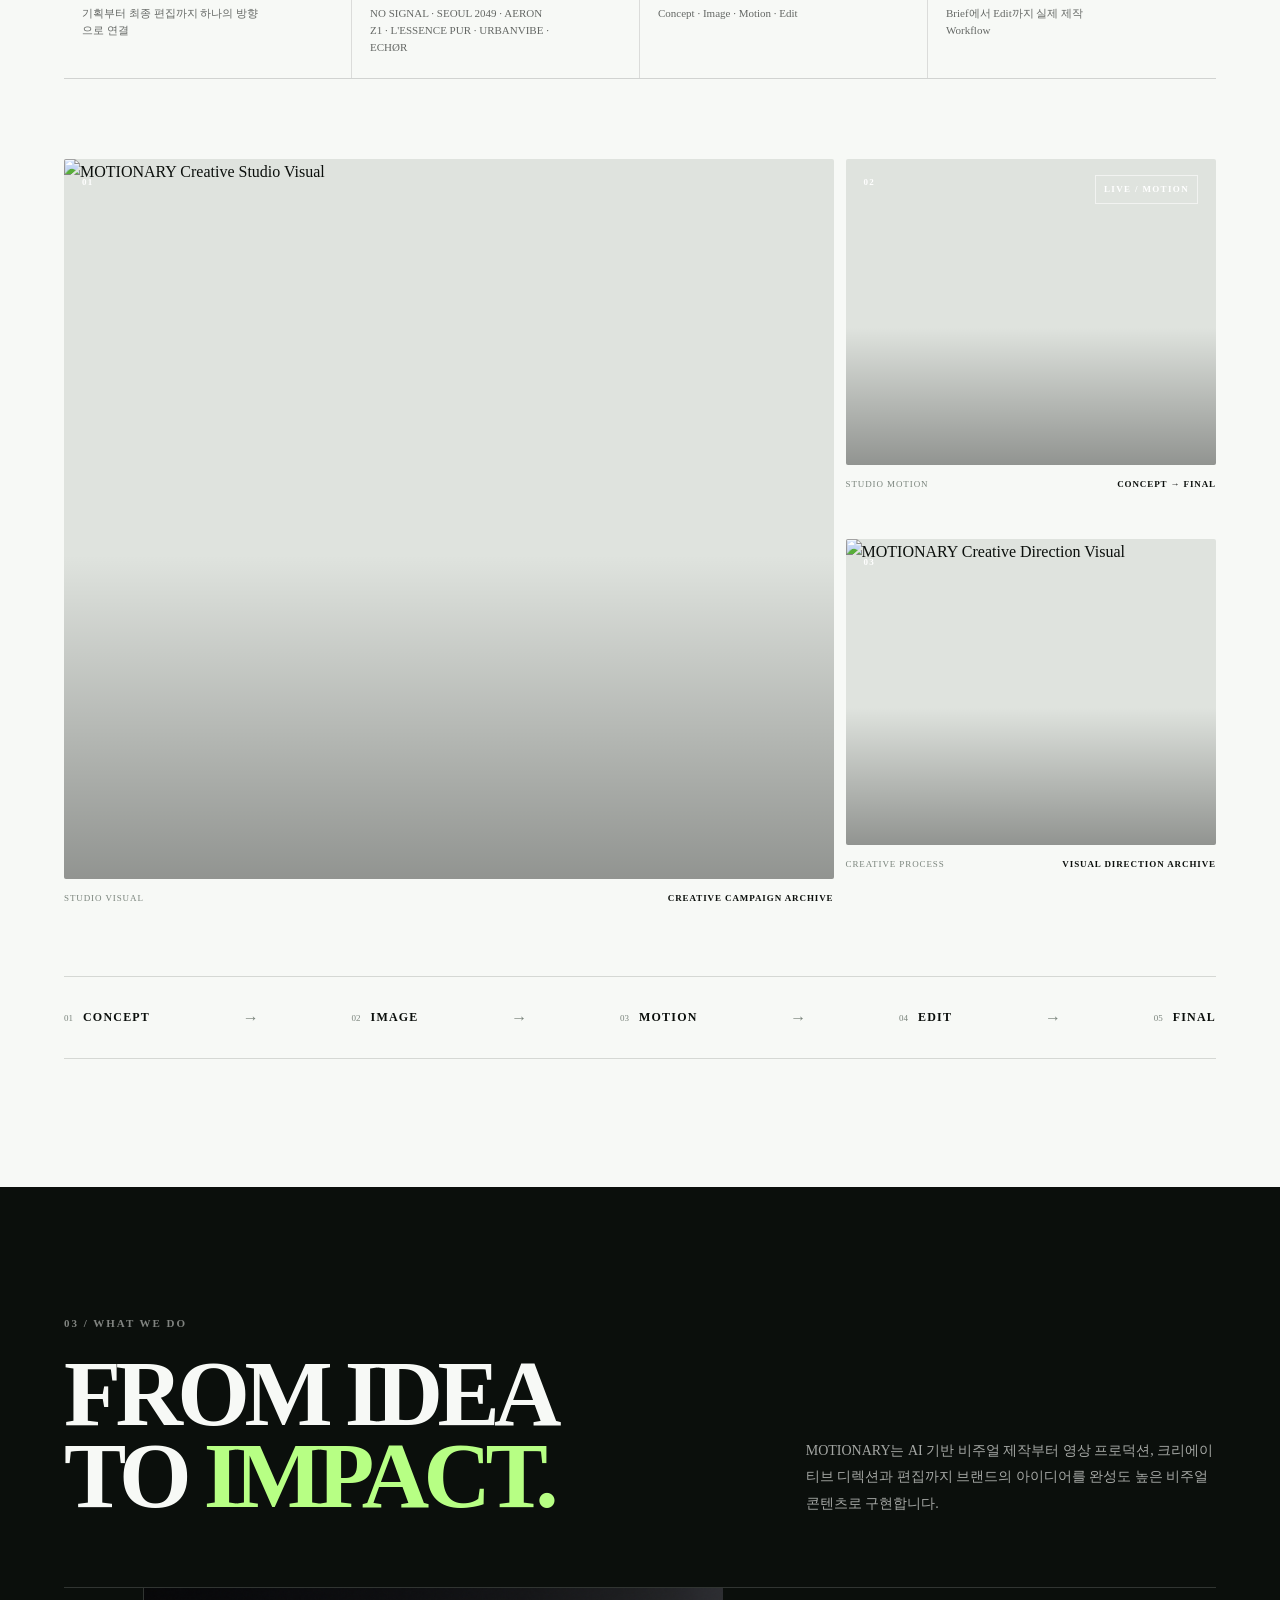
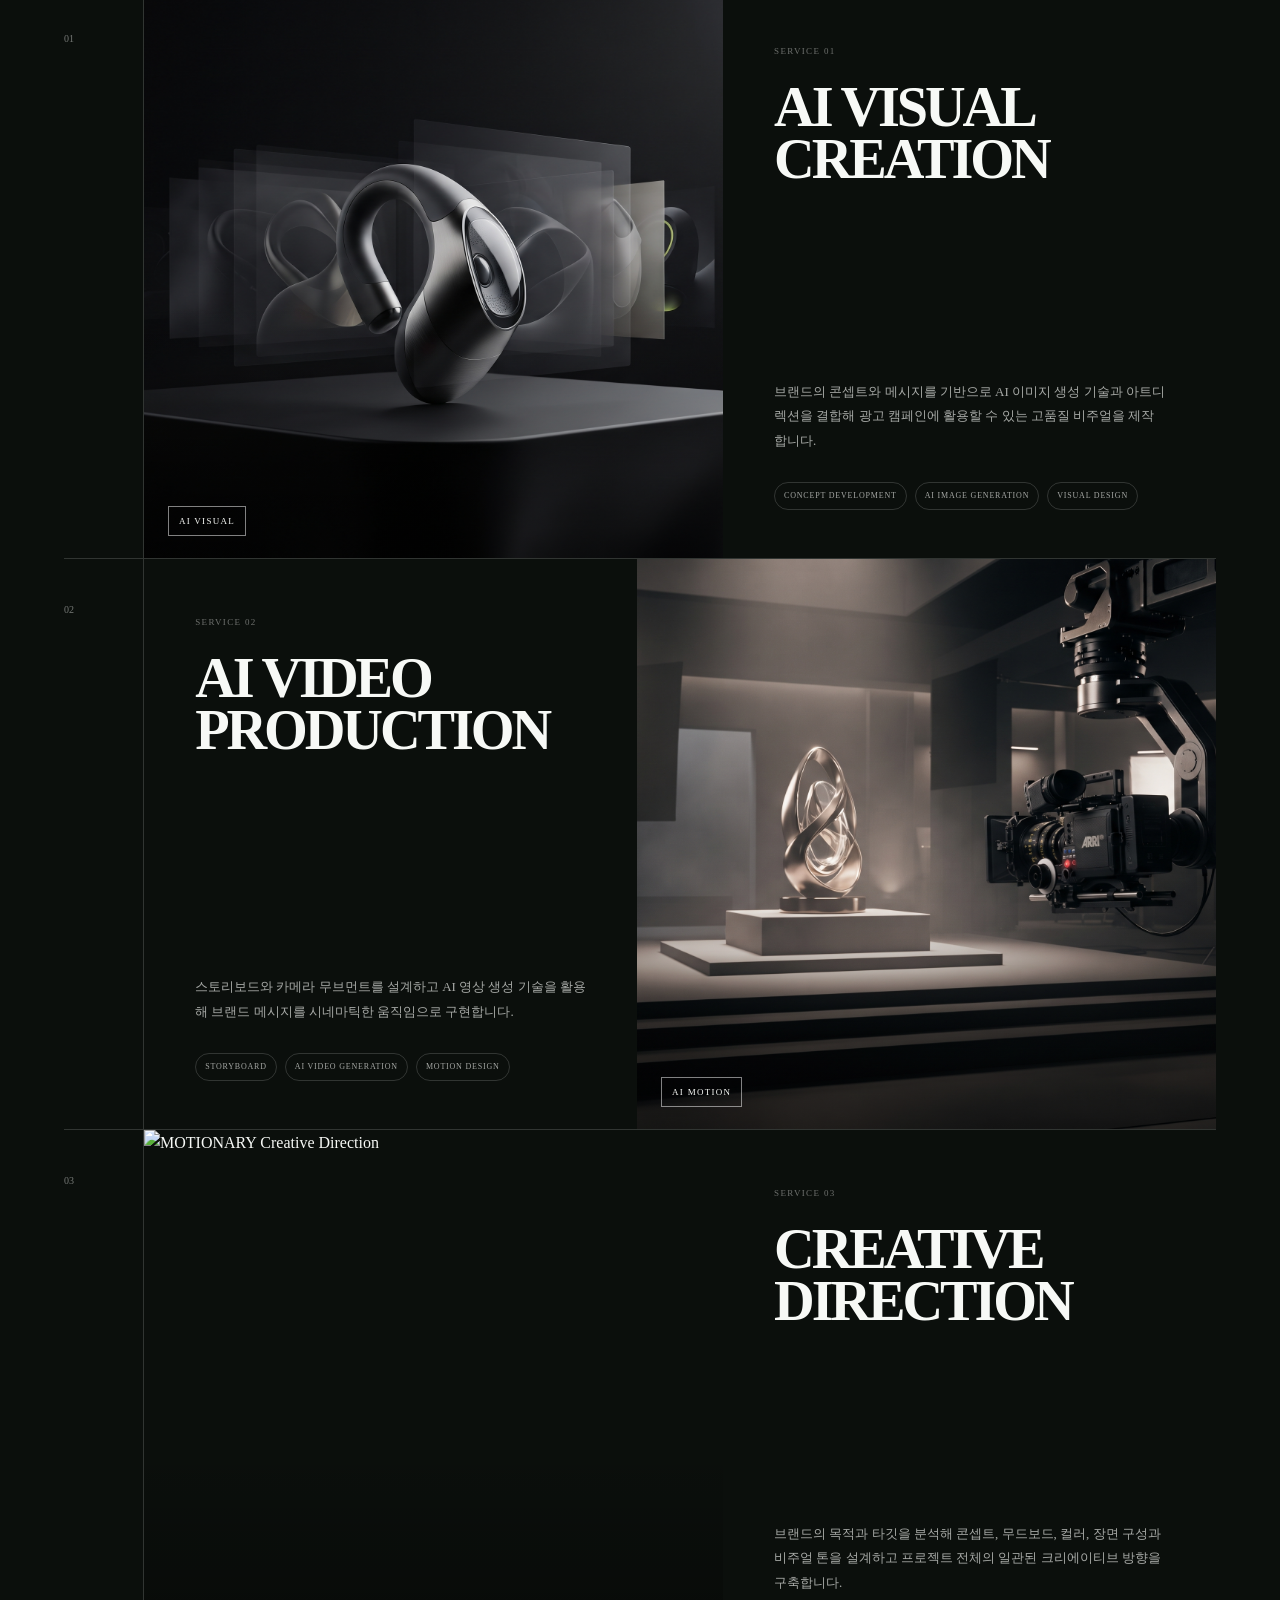
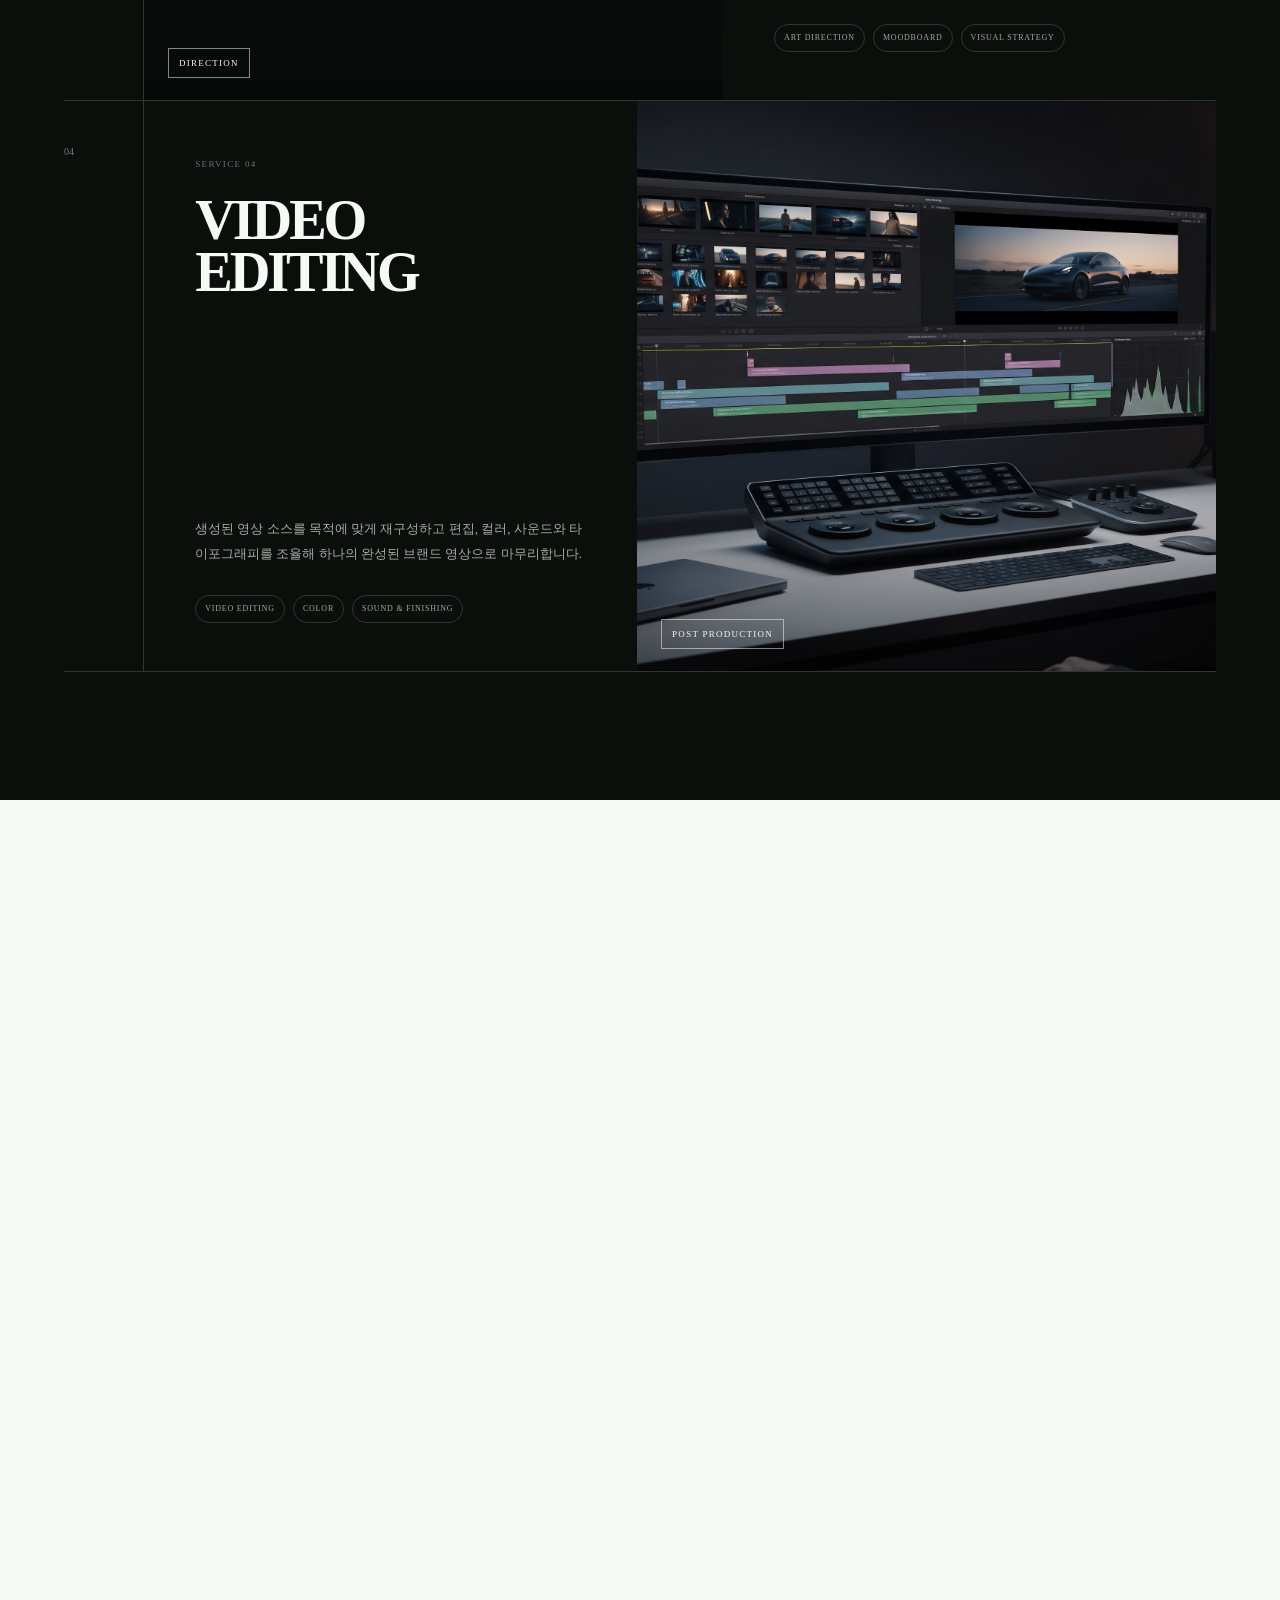
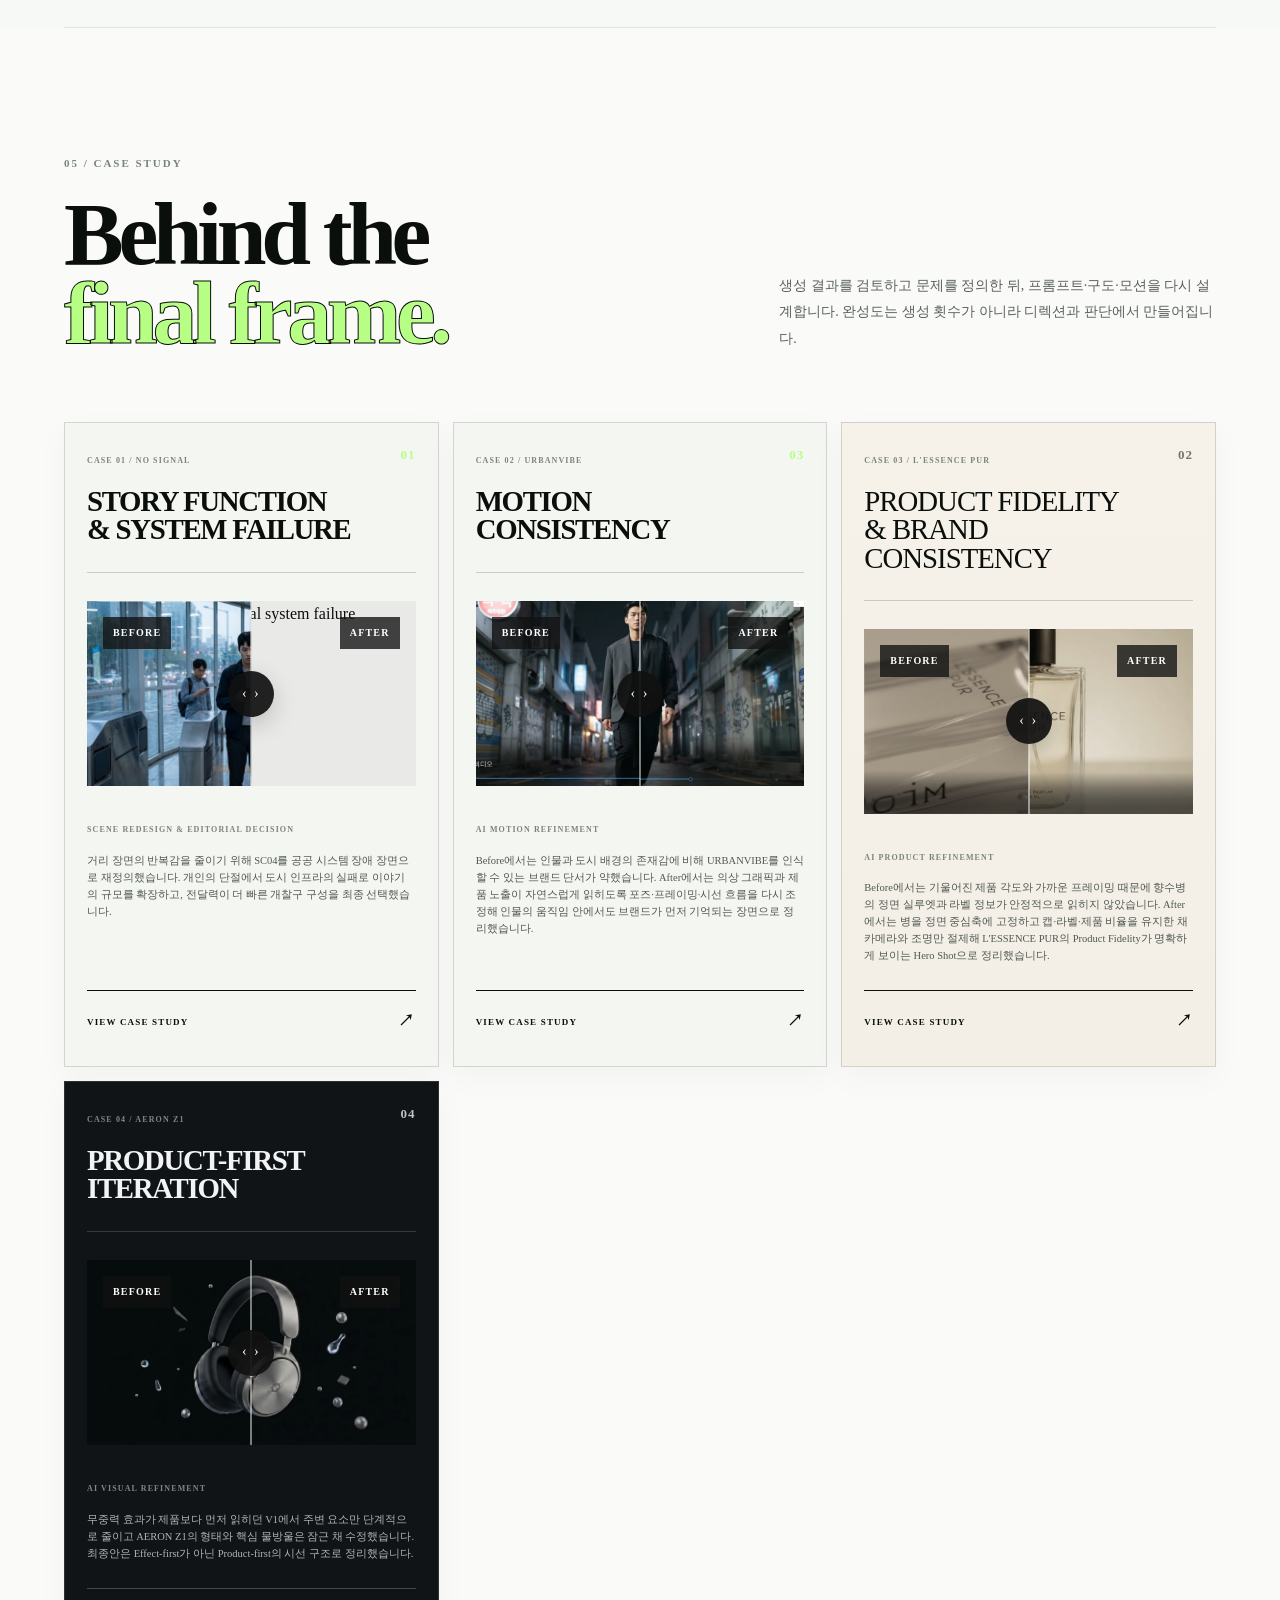
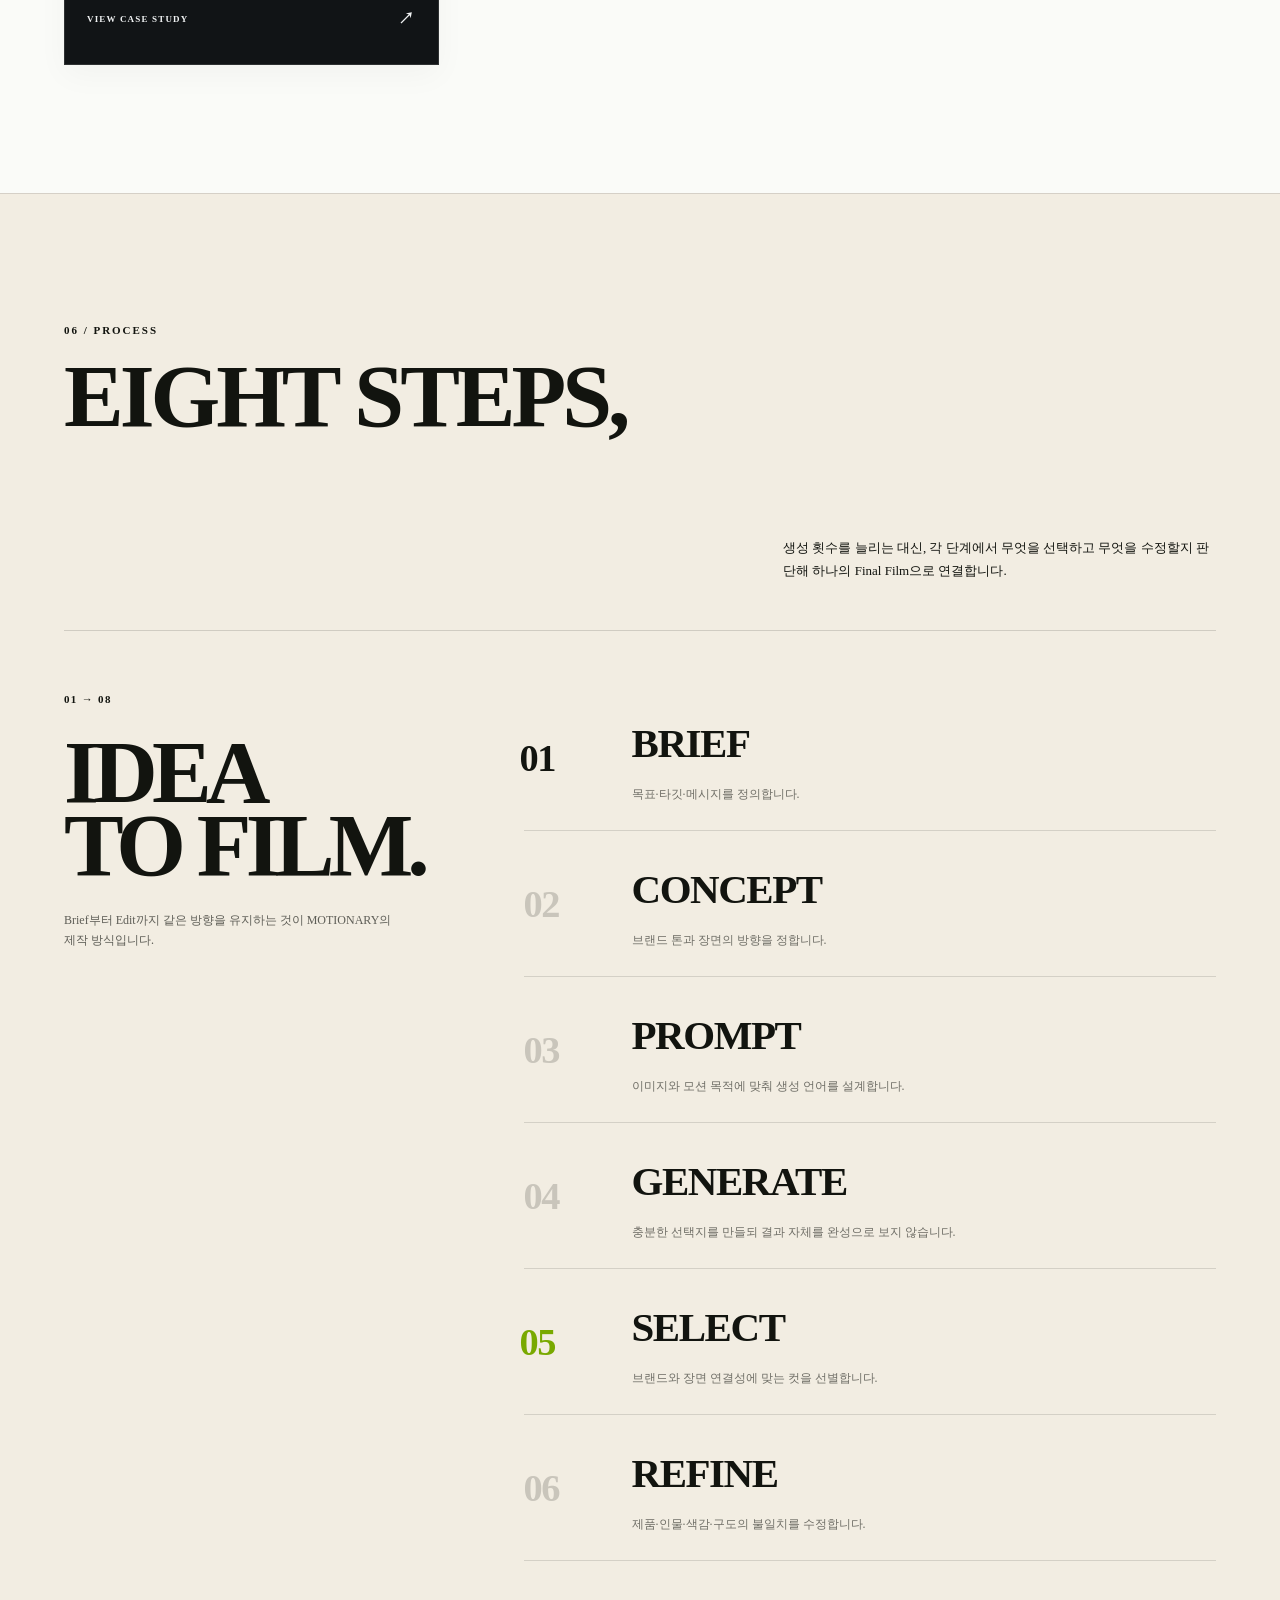
==== commit 5854b00f: "Add NO SIGNAL portfolio and hover previews" ====
--- a/index.html
+++ b/index.html
@@ -97,6 +97,7 @@
 <span>AI IMAGE</span><b>✦</b>
 <span>MOTION</span><b>✦</b>
 <span>EDIT</span><b>✦</b>
+<span>NO SIGNAL</span><b>✦</b>
 <span>SEOUL 2049</span><b>✦</b>
 <span>AERON Z1</span><b>✦</b>
 <span>L'ESSENCE PUR</span><b>✦</b>
@@ -108,6 +109,7 @@
 <span>AI IMAGE</span><b>✦</b>
 <span>MOTION</span><b>✦</b>
 <span>EDIT</span><b>✦</b>
+<span>NO SIGNAL</span><b>✦</b>
 <span>SEOUL 2049</span><b>✦</b>
 <span>AERON Z1</span><b>✦</b>
 <span>L'ESSENCE PUR</span><b>✦</b>
@@ -172,9 +174,9 @@
 <p>기획부터 최종 편집까지 하나의 방향으로 연결</p>
 </div>
 <div>
-<strong>05</strong>
+<strong>06</strong>
 <span>FEATURED PROJECTS</span>
-<p>SEOUL 2049 · AERON Z1 · L'ESSENCE PUR · URBANVIBE · ECHØR</p>
+<p>NO SIGNAL · SEOUL 2049 · AERON Z1 · L'ESSENCE PUR · URBANVIBE · ECHØR</p>
 </div>
 <div>
 <strong>04</strong>
@@ -458,26 +460,148 @@
                     04 / SELECTED WORK
                 </p>
 <h2>
-                    FIVE PROJECTS,
+                    SIX PROJECTS,
                     <br/>
-<span>FIVE VISUAL LANGUAGES.</span>
+<span>SIX VISUAL LANGUAGES.</span>
 </h2>
 </div>
 <p>
 
-                서로 다른 다섯 개의 비주얼 세계를
+                서로 다른 여섯 개의 비주얼 세계를
                 Concept → Image → Motion → Edit의 동일한 제작 원칙으로 완성한
                 MOTIONARY의 대표 Final Films와 AI Character Identity Project입니다.
 
             </p>
 </div>
 <!-- =====================================================
-     SELECTED WORK 01 / SEOUL 2049
+     SELECTED WORK 01 / NO SIGNAL
+====================================================== -->
+
+<div class="work-project-head nosignal-work-head">
+    <span>
+        01 / AI BRAND FILM
+    </span>
+
+    <div>
+        <h3>NO SIGNAL</h3>
+        <p>CONNECTION IS INVISIBLE. UNTIL IT DISAPPEARS.</p>
+    </div>
+
+    <div class="work-head-actions">
+        <a href="nosignal.html">
+            VIEW CASE STUDY ↗
+        </a>
+        <a href="https://youtu.be/_C7RN4yJswM" target="_blank" rel="noopener noreferrer">
+            WATCH FILM ↗
+        </a>
+    </div>
+</div>
+
+<div class="work-showcase nosignal-work-showcase">
+
+    <a class="work-main"
+       href="nosignal.html"
+       aria-label="NO SIGNAL Case Study 열기">
+
+        <video aria-hidden="true"
+               class="work-hover-preview"
+               loop
+               muted
+               playsinline
+               poster="images/nosignal/PORT_NO_SIGNAL_HERO.png"
+               preload="none">
+            <source src="videos/nosignal/NO_SIGNAL_FINAL.mp4" type="video/mp4"/>
+        </video>
+
+        <img
+            alt="NO SIGNAL AI Brand Film Hero"
+            decoding="async"
+            loading="lazy"
+            src="images/nosignal/PORT_NO_SIGNAL_HERO.png"/>
+
+        <div class="work-media-overlay"></div>
+
+        <span class="work-play" aria-hidden="true">↗</span>
+
+        <span>
+            CONNECTED CITY HERO / 01
+        </span>
+    </a>
+
+    <div class="work-side">
+
+        <figure>
+            <img
+                alt="NO SIGNAL Personal Realization Scene"
+                decoding="async"
+                loading="lazy"
+                src="images/nosignal/PORT_NO_SIGNAL_SC03.png"/>
+            <figcaption>
+                REALIZATION / 02
+            </figcaption>
+        </figure>
+
+        <figure>
+            <img
+                alt="NO SIGNAL System Failure Scene"
+                decoding="async"
+                loading="lazy"
+                src="images/nosignal/PORT_NO_SIGNAL_SC04.png"/>
+            <figcaption>
+                SYSTEM FAILURE / 03
+            </figcaption>
+        </figure>
+
+        <figure>
+            <img
+                alt="NO SIGNAL Network Pulse Scene"
+                decoding="async"
+                loading="lazy"
+                src="images/nosignal/PORT_NO_SIGNAL_SC05.png"/>
+            <figcaption>
+                NETWORK PULSE / 04
+            </figcaption>
+        </figure>
+
+    </div>
+</div>
+
+<div class="work-info nosignal-work-info">
+    <div>
+        <span>PROJECT</span>
+        <p>
+            보이지 않는 연결의 가치를 ‘단절의 순간’으로 표현한
+            30초 Premium Near-Future AI Brand Film.
+        </p>
+    </div>
+
+    <div>
+        <span>ROLE</span>
+        <p>
+            Concept Planning<br/>
+            Art Direction<br/>
+            AI Image &amp; Video<br/>
+            Editing &amp; Sound Design
+        </p>
+    </div>
+
+    <div>
+        <span>OUTPUT</span>
+        <p>
+            7 Scene Narrative<br/>
+            30 sec Brand Film<br/>
+            Portfolio Case Study
+        </p>
+    </div>
+</div>
+
+<!-- =====================================================
+     SELECTED WORK 02 / SEOUL 2049
 ====================================================== -->
 
 <div class="work-project-head seoul2049-work-head">
     <span>
-        01 / AI CINEMATIC CONCEPT TEASER
+        02 / AI CINEMATIC CONCEPT TEASER
     </span>
 
     <div>
@@ -500,6 +624,16 @@
     <a class="work-main"
        href="seoul2049.html"
        aria-label="SEOUL 2049 Case Study 열기">
+
+        <video aria-hidden="true"
+               class="work-hover-preview"
+               loop
+               muted
+               playsinline
+               poster="images/seoul2049/seoul2049-hero.png"
+               preload="none">
+            <source src="videos/seoul2049/SEOUL2049_HOVER.mp4" type="video/mp4"/>
+        </video>
 
         <img
             alt="SEOUL 2049 AI Cinematic Concept Teaser Hero"
@@ -586,11 +720,11 @@
 
 </div>
 <!-- =====================================================
-             SELECTED WORK 02 / AERON Z1
+             SELECTED WORK 03 / AERON Z1
         ====================================================== -->
 <div class="work-project-head aeron-work-head">
 <span>
-                02 / AI TECH COMMERCIAL
+                03 / AI TECH COMMERCIAL
             </span>
 <div>
 <h3>ZERO GRAVITY<br/><span class="project-product-name">/ AERON Z1</span></h3>
@@ -657,216 +791,14 @@
 </div>
 </div>
 <!-- =====================================================
-             SELECTED WORK 03 / L'ESSENCE PUR
-        ====================================================== -->
-<div class="work-project-head">
-<span>
-                03 / AI BEAUTY CAMPAIGN
-            </span>
-<div>
-<h3>
-                    L'ESSENCE PUR
-                </h3>
-<p>
-                    PURE ESSENCE. TIMELESS BEAUTY.
-                </p>
-</div>
-<div class="work-head-actions">
-<button id="openLessence" type="button">
-                    VIEW CASE STUDY ↗
-                </button>
-<a href="https://youtu.be/yOemb1EMfEk" rel="noopener noreferrer" target="_blank">
-                    WATCH FILM ↗
-                </a>
-</div>
-</div>
-<div class="work-showcase">
-<div class="work-main" id="openLessenceHero">
-<video aria-hidden="true" class="work-hover-preview" loop="" muted="" playsinline="" poster="images/lessence/lessence-image-01.png" preload="none">
-<source src="videos/lessence/lessence-final-film.mp4" type="video/mp4"/>
-</video>
-<img alt="L'ESSENCE PUR Campaign" decoding="async" loading="lazy" src="images/lessence/lessence-image-01.png"/>
-<div class="work-media-overlay"></div>
-<button aria-label="L'ESSENCE PUR Case Study 열기" class="work-play" type="button">
-                    ▶
-                </button>
-<span>
-                    CAMPAIGN HERO / 01
-                </span>
-</div>
-<div class="work-side">
-<figure>
-<img alt="L'ESSENCE PUR Product Macro" decoding="async" loading="lazy" src="images/lessence/lessence-image-02.png"/>
-<figcaption>
-                        PRODUCT MACRO / 02
-                    </figcaption>
-</figure>
-<figure>
-<img alt="L'ESSENCE PUR Model Master" decoding="async" loading="lazy" src="images/lessence/lessence-image-03.png"/>
-<figcaption>
-                        MODEL / 03
-                    </figcaption>
-</figure>
-<figure>
-<img alt="L'ESSENCE PUR Hero End Frame" decoding="async" loading="lazy" src="images/lessence/lessence-image-07.jpeg"/>
-<figcaption>
-                        HERO END FRAME / 04
-                    </figcaption>
-</figure>
-</div>
-</div>
-<div class="work-info">
-<div>
-<span>
-                    PROJECT
-                </span>
-<p>
-
-                    순수함과 절제된 럭셔리 무드를
-                    부드러운 빛, 섬세한 질감과
-                    미니멀한 화면 구성으로 표현한
-                    Premium Beauty Campaign.
-
-                </p>
-</div>
-<div>
-<span>
-                    ROLE
-                </span>
-<p>
-                    Creative Direction
-                    <br/>
-                    AI Visual
-                    <br/>
-                    Visual Refinement
-                    <br/>
-                    Editing
-                </p>
-</div>
-<div>
-<span>
-                    OUTPUT
-                </span>
-<p>
-                    Key Visuals
-                    <br/>
-                    40 sec Brand Film
-                    <br/>
-                    Case Study
-                </p>
-</div>
-</div>
-<!-- =====================================================
-     SELECTED WORK 04 / URBANVIBE
-====================================================== -->
-<div class="work-project-head">
-<span>
-                04 / AI BRAND CAMPAIGN
-            </span>
-<div>
-<h3>
-                    URBANVIBE
-                </h3>
-<p>
-                    THE CITY HAS A PULSE.
-                </p>
-</div>
-<div class="work-head-actions">
-<button id="openUrbanvibe" type="button">
-                    VIEW CASE STUDY ↗
-                </button>
-<a href="https://youtu.be/nkpzI4wU9T4" rel="noopener noreferrer" target="_blank">
-                    WATCH FILM ↗
-                </a>
-</div>
-</div>
-<div class="work-showcase">
-<div class="work-main" id="openUrbanvibeHero">
-<video aria-hidden="true" class="work-hover-preview" loop="" muted="" playsinline="" poster="images/urbanvibe/image06.png" preload="none">
-<source src="videos/urbanvibe/urbanvibe-final.mp4" type="video/mp4"/>
-</video>
-<img alt="URBANVIBE Campaign" decoding="async" src="images/urbanvibe/image06.png" loading="lazy"/>
-<div class="work-media-overlay"></div>
-<button aria-label="URBANVIBE Case Study 열기" class="work-play" type="button">
-                    ▶
-                </button>
-<span>
-                    CAMPAIGN HERO / 01
-                </span>
-</div>
-<div class="work-side">
-<figure>
-<img alt="URBANVIBE Fashion Visual" decoding="async" src="images/urbanvibe/image04.png" loading="lazy"/>
-<figcaption>
-                        FASHION / 02
-                    </figcaption>
-</figure>
-<figure>
-<img alt="URBANVIBE Product Visual" decoding="async" src="images/urbanvibe/image05.png" loading="lazy"/>
-<figcaption>
-                        MODEL / 03
-                    </figcaption>
-</figure>
-<figure>
-<video class="autoplay-when-visible" loop="" muted="" playsinline="" preload="none" poster="images/urbanvibe/image06.png">
-<source src="videos/urbanvibe/urbanvibe-final.mp4" type="video/mp4"/>
-</video>
-<figcaption>
-                        FILM PREVIEW / 04
-                    </figcaption>
-</figure>
-</div>
-</div>
-<div class="work-info">
-<div>
-<span>
-                    PROJECT
-                </span>
-<p>
-
-                    도시의 리듬과 Street Culture를
-                    Black / Charcoal / Neon Lime의
-                    Visual System으로 구현한
-                    Urban Lifestyle Campaign.
-
-                </p>
-</div>
-<div>
-<span>
-                    ROLE
-                </span>
-<p>
-                    Creative Direction
-                    <br/>
-                    AI Visual
-                    <br/>
-                    AI Video
-                    <br/>
-                    Editing
-                </p>
-</div>
-<div>
-<span>
-                    OUTPUT
-                </span>
-<p>
-                    Key Visuals
-                    <br/>
-                    AI Video
-                    <br/>
-                    40 sec Film
-                </p>
-</div>
-</div>
-<!-- =====================================================
-     SELECTED WORK 05 / ECHØR
+     SELECTED WORK 04 / ECHØR
      BRIGHT PRISM VERSION
 ====================================================== -->
 
 <div class="work-project-head echor-work-head">
 
     <span>
-        05 / AI CHARACTER IDENTITY
+        04 / AI CHARACTER IDENTITY
     </span>
 
     <div>
@@ -917,6 +849,16 @@
           background:#eef2f5;
           overflow:hidden;
        ">
+
+        <video aria-hidden="true"
+               class="work-hover-preview"
+               loop
+               muted
+               playsinline
+               poster="assets/echor/GROUP/ECHOR_GROUP_FINAL.png"
+               preload="none">
+            <source src="assets/echor/VIDEO/ECHOR_HERO_FILM_PRISM_O_FINAL_40S_16x9.mp4" type="video/mp4"/>
+        </video>
 
         <img
             src="assets/echor/GROUP/ECHOR_GROUP_FINAL.png"
@@ -997,8 +939,7 @@
                     object-position:center 42%;
                     filter:
                         brightness(1.05)
-                        saturate(1.03)
-                        contrast(1.01);
+                        saturate(1.03) contrast(1.01);
                 "
             />
 
@@ -1145,6 +1086,208 @@
 
 </div>
 
+<!-- =====================================================
+             SELECTED WORK 05 / L'ESSENCE PUR
+        ====================================================== -->
+<div class="work-project-head">
+<span>
+                05 / AI BEAUTY CAMPAIGN
+            </span>
+<div>
+<h3>
+                    L'ESSENCE PUR
+                </h3>
+<p>
+                    PURE ESSENCE. TIMELESS BEAUTY.
+                </p>
+</div>
+<div class="work-head-actions">
+<button id="openLessence" type="button">
+                    VIEW CASE STUDY ↗
+                </button>
+<a href="https://youtu.be/yOemb1EMfEk" rel="noopener noreferrer" target="_blank">
+                    WATCH FILM ↗
+                </a>
+</div>
+</div>
+<div class="work-showcase">
+<div class="work-main" id="openLessenceHero">
+<video aria-hidden="true" class="work-hover-preview" loop="" muted="" playsinline="" poster="images/lessence/lessence-image-01.png" preload="none">
+<source src="videos/lessence/lessence-final-film.mp4" type="video/mp4"/>
+</video>
+<img alt="L'ESSENCE PUR Campaign" decoding="async" loading="lazy" src="images/lessence/lessence-image-01.png"/>
+<div class="work-media-overlay"></div>
+<button aria-label="L'ESSENCE PUR Case Study 열기" class="work-play" type="button">
+                    ▶
+                </button>
+<span>
+                    CAMPAIGN HERO / 01
+                </span>
+</div>
+<div class="work-side">
+<figure>
+<img alt="L'ESSENCE PUR Product Macro" decoding="async" loading="lazy" src="images/lessence/lessence-image-02.png"/>
+<figcaption>
+                        PRODUCT MACRO / 02
+                    </figcaption>
+</figure>
+<figure>
+<img alt="L'ESSENCE PUR Model Master" decoding="async" loading="lazy" src="images/lessence/lessence-image-03.png"/>
+<figcaption>
+                        MODEL / 03
+                    </figcaption>
+</figure>
+<figure>
+<img alt="L'ESSENCE PUR Hero End Frame" decoding="async" loading="lazy" src="images/lessence/lessence-image-07.jpeg"/>
+<figcaption>
+                        HERO END FRAME / 04
+                    </figcaption>
+</figure>
+</div>
+</div>
+<div class="work-info">
+<div>
+<span>
+                    PROJECT
+                </span>
+<p>
+
+                    순수함과 절제된 럭셔리 무드를
+                    부드러운 빛, 섬세한 질감과
+                    미니멀한 화면 구성으로 표현한
+                    Premium Beauty Campaign.
+
+                </p>
+</div>
+<div>
+<span>
+                    ROLE
+                </span>
+<p>
+                    Creative Direction
+                    <br/>
+                    AI Visual
+                    <br/>
+                    Visual Refinement
+                    <br/>
+                    Editing
+                </p>
+</div>
+<div>
+<span>
+                    OUTPUT
+                </span>
+<p>
+                    Key Visuals
+                    <br/>
+                    40 sec Brand Film
+                    <br/>
+                    Case Study
+                </p>
+</div>
+</div>
+<!-- =====================================================
+     SELECTED WORK 06 / URBANVIBE
+====================================================== -->
+<div class="work-project-head">
+<span>
+                06 / AI BRAND CAMPAIGN
+            </span>
+<div>
+<h3>
+                    URBANVIBE
+                </h3>
+<p>
+                    THE CITY HAS A PULSE.
+                </p>
+</div>
+<div class="work-head-actions">
+<button id="openUrbanvibe" type="button">
+                    VIEW CASE STUDY ↗
+                </button>
+<a href="https://youtu.be/nkpzI4wU9T4" rel="noopener noreferrer" target="_blank">
+                    WATCH FILM ↗
+                </a>
+</div>
+</div>
+<div class="work-showcase">
+<div class="work-main" id="openUrbanvibeHero">
+<video aria-hidden="true" class="work-hover-preview" loop="" muted="" playsinline="" poster="images/urbanvibe/image06.png" preload="none">
+<source src="videos/urbanvibe/urbanvibe-final.mp4" type="video/mp4"/>
+</video>
+<img alt="URBANVIBE Campaign" decoding="async" src="images/urbanvibe/image06.png" loading="lazy"/>
+<div class="work-media-overlay"></div>
+<button aria-label="URBANVIBE Case Study 열기" class="work-play" type="button">
+                    ▶
+                </button>
+<span>
+                    CAMPAIGN HERO / 01
+                </span>
+</div>
+<div class="work-side">
+<figure>
+<img alt="URBANVIBE Fashion Visual" decoding="async" src="images/urbanvibe/image04.png" loading="lazy"/>
+<figcaption>
+                        FASHION / 02
+                    </figcaption>
+</figure>
+<figure>
+<img alt="URBANVIBE Product Visual" decoding="async" src="images/urbanvibe/image05.png" loading="lazy"/>
+<figcaption>
+                        MODEL / 03
+                    </figcaption>
+</figure>
+<figure>
+<video class="autoplay-when-visible" loop="" muted="" playsinline="" preload="none" poster="images/urbanvibe/image06.png">
+<source src="videos/urbanvibe/urbanvibe-final.mp4" type="video/mp4"/>
+</video>
+<figcaption>
+                        FILM PREVIEW / 04
+                    </figcaption>
+</figure>
+</div>
+</div>
+<div class="work-info">
+<div>
+<span>
+                    PROJECT
+                </span>
+<p>
+
+                    도시의 리듬과 Street Culture를
+                    Black / Charcoal / Neon Lime의
+                    Visual System으로 구현한
+                    Urban Lifestyle Campaign.
+
+                </p>
+</div>
+<div>
+<span>
+                    ROLE
+                </span>
+<p>
+                    Creative Direction
+                    <br/>
+                    AI Visual
+                    <br/>
+                    AI Video
+                    <br/>
+                    Editing
+                </p>
+</div>
+<div>
+<span>
+                    OUTPUT
+                </span>
+<p>
+                    Key Visuals
+                    <br/>
+                    AI Video
+                    <br/>
+                    40 sec Film
+                </p>
+</div>
+</div>
 </div>
 </section>
 <!-- =========================================================
@@ -1172,12 +1315,45 @@
             </p>
 </div>
 <div class="case-project-grid">
-<!-- CASE 01 / URBANVIBE -->
+<!-- CASE 01 / NO SIGNAL -->
+<article class="case-project-card case-project-card-nosignal">
+<div class="case-card-head">
+<div>
+<span>CASE 01 / NO SIGNAL</span>
+<h3>STORY FUNCTION<br/>&amp; SYSTEM FAILURE</h3>
+</div>
+<span class="case-card-index">01</span>
+</div>
+<div class="case-compare">
+<figure>
+<div class="case-image-label">ALTERNATIVE</div>
+<img alt="NO SIGNAL SC04 alternative composition" decoding="async" loading="lazy" src="images/nosignal/SC04_B01.png"/>
+</figure>
+<div class="case-arrow">→</div>
+<figure>
+<div class="case-image-label">FINAL</div>
+<img alt="NO SIGNAL SC04 final system failure composition" decoding="async" loading="lazy" src="images/nosignal/SC04_FINAL.png"/>
+</figure>
+</div>
+<div class="case-card-copy">
+<span>SCENE REDESIGN &amp; EDITORIAL DECISION</span>
+<p>
+거리 장면의 반복감을 줄이기 위해 SC04를 공공 시스템 장애 장면으로 재정의했습니다.
+개인의 단절에서 도시 인프라의 실패로 이야기의 규모를 확장하고,
+전달력이 더 빠른 개찰구 구성을 최종 선택했습니다.
+</p>
+</div>
+<button class="case-detail-button" type="button" onclick="window.location.href='nosignal.html#problem-solving'">
+VIEW CASE STUDY <span>↗</span>
+</button>
+</article>
+
+<!-- CASE 02 / URBANVIBE -->
 <article class="case-project-card">
 <div class="case-card-head">
 <div>
 <span>
-                            CASE 01 / URBANVIBE
+                            CASE 02 / URBANVIBE
                         </span>
 <h3>
                             MOTION
@@ -1186,7 +1362,7 @@
                         </h3>
 </div>
 <span class="case-card-index">
-                        01
+                        03
                     </span>
 </div>
 <div class="case-compare">
@@ -1224,12 +1400,12 @@
 </button>
 </article>
 
-<!-- CASE 02 / L'ESSENCE PUR -->
+<!-- CASE 03 / L'ESSENCE PUR -->
 <article class="case-project-card case-project-card-lessence">
 <div class="case-card-head">
 <div>
 <span>
-                            CASE 02 / L'ESSENCE PUR
+                            CASE 03 / L'ESSENCE PUR
                         </span>
 <h3>
                             PRODUCT FIDELITY
@@ -1275,14 +1451,14 @@
                     <span>↗</span>
 </button>
 </article>
-<!-- CASE 03 / AERON Z1 -->
+<!-- CASE 04 / AERON Z1 -->
 <article class="case-project-card case-project-card-aeron">
 <div class="case-card-head">
 <div>
-<span>CASE 03 / AERON Z1</span>
+<span>CASE 04 / AERON Z1</span>
 <h3>PRODUCT-FIRST<br/>ITERATION</h3>
 </div>
-<span class="case-card-index">03</span>
+<span class="case-card-index">04</span>
 </div>
 <div class="case-compare">
 <figure>
@@ -1511,6 +1687,11 @@
 <strong>ROVIN54090@NAVER.COM</strong>
 <span>↗</span>
 </a>
+<a href="https://youtu.be/_C7RN4yJswM" target="_blank" rel="noopener noreferrer">
+<small>FEATURED FILM</small>
+<strong>NO SIGNAL FINAL FILM</strong>
+<span>↗</span>
+</a>
 <a href="https://youtu.be/YrwUIjd8imM?si=taDTuRjIyBcQwKu5" target="_blank" rel="noopener noreferrer">
 <small>YOUTUBE</small>
 <strong>SEOUL 2049 FINAL FILM</strong>
@@ -1521,6 +1702,11 @@
 <strong>AERON Z1 FINAL FILM</strong>
 <span>↗</span>
 </a>
+<a href="https://youtu.be/LMgX8h9pK34" rel="noopener noreferrer" target="_blank">
+<small>YOUTUBE</small>
+<strong>ECHØR HERO FILM</strong>
+<span>↗</span>
+</a>
 <a href="https://www.youtube.com/watch?v=yOemb1EMfEk" rel="noopener noreferrer" target="_blank">
 <small>YOUTUBE</small>
 <strong>L'ESSENCE PUR FINAL FILM</strong>
@@ -1529,11 +1715,6 @@
 <a href="https://www.youtube.com/watch?v=nkpzI4wU9T4" rel="noopener noreferrer" target="_blank">
 <small>YOUTUBE</small>
 <strong>URBANVIBE FINAL FILM</strong>
-<span>↗</span>
-</a>
-<a href="https://youtu.be/LMgX8h9pK34" rel="noopener noreferrer" target="_blank">
-<small>YOUTUBE</small>
-<strong>ECHØR HERO FILM</strong>
 <span>↗</span>
 </a>
 <a href="https://pin.it/7rxvYpe9" rel="noopener noreferrer" target="_blank">
@@ -1997,8 +2178,7 @@
 <div class="uv-section-title">
 <span>04</span>
 <h3>
-                        MOODBOARD
-                    </h3>
+                        MOODBOARD</h3>
 </div>
 <img alt="L'ESSENCE PUR Moodboard" class="uv-full-image" decoding="async" loading="lazy" src="images/lessence/lessence-moodboard.png"/>
 </section>
@@ -2431,4 +2611,4 @@
 </div>
 <script src="js/main.js"></script>
 </main></body>
-</html>
+</html>
--- a/css/echor-home-bright.css
+++ b/css/echor-home-bright.css
@@ -0,0 +1,103 @@
+/* =========================================================
+   MOTIONARY / SELECTED WORK 04 / ECHØR BRIGHT VISUAL
+   Existing ECHØR assets only.
+   ========================================================= */
+
+.echor-work-showcase-bright {
+    background: linear-gradient(
+        135deg,
+        #f2f5f7 0%,
+        #e9edf2 50%,
+        #f7f2f8 100%
+    );
+}
+
+.echor-work-showcase-bright .echor-work-main,
+.echor-work-showcase-bright .work-side figure {
+    background: #eef2f5;
+}
+
+.echor-work-showcase-bright .echor-work-main > img,
+.echor-work-showcase-bright .work-side img {
+    filter: brightness(1.045) saturate(1.035) contrast(1.015);
+}
+
+.echor-work-showcase-bright .echor-work-main > img {
+    object-fit: cover;
+    object-position: center 30%;
+}
+
+.echor-work-showcase-bright .work-media-overlay {
+    background:
+        linear-gradient(0deg, rgba(12, 14, 22, .24), transparent 43%),
+        linear-gradient(90deg, rgba(255, 255, 255, .08), transparent 45%);
+}
+
+.echor-work-showcase-bright .work-play {
+    background: rgba(255, 255, 255, .88);
+    color: #11131a;
+    border: 1px solid rgba(255, 255, 255, .72);
+    box-shadow:
+        0 14px 38px rgba(30, 42, 60, .16),
+        0 0 34px rgba(174, 130, 255, .12);
+    backdrop-filter: blur(10px);
+    -webkit-backdrop-filter: blur(10px);
+}
+
+.echor-work-showcase-bright .echor-work-main:hover .work-play {
+    background: #ffffff;
+    color: #11131a;
+}
+
+.echor-work-showcase-bright .echor-work-main > span:not(.work-play) {
+    padding: 7px 9px;
+    background: rgba(255, 255, 255, .80);
+    color: #11131a;
+    border: 1px solid rgba(255, 255, 255, .74);
+    backdrop-filter: blur(10px);
+    -webkit-backdrop-filter: blur(10px);
+}
+
+.echor-work-showcase-bright .work-side figure {
+    box-shadow: inset 0 0 0 1px rgba(20, 25, 34, .05);
+}
+
+.echor-work-showcase-bright .work-side img {
+    object-fit: cover;
+    object-position: center center;
+}
+
+.echor-work-showcase-bright .work-side figure:first-child img,
+.echor-work-showcase-bright .work-side figure:nth-child(2) img {
+    object-position: center 42%;
+}
+
+.echor-work-showcase-bright .work-side figure:last-child img {
+    object-fit: cover;
+    object-position: center 34%;
+    background: #eef2f5;
+}
+
+.echor-work-showcase-bright .work-side figcaption {
+    background: rgba(255, 255, 255, .84);
+    color: #10131a;
+    border: 1px solid rgba(255, 255, 255, .70);
+    box-shadow: 0 8px 24px rgba(28, 36, 50, .10);
+    backdrop-filter: blur(9px);
+    -webkit-backdrop-filter: blur(9px);
+}
+
+.echor-work-showcase-bright .work-main::after,
+.echor-work-showcase-bright .work-side figure::after {
+    border-color: rgba(255, 255, 255, .28);
+}
+
+@media (max-width: 640px) {
+    .echor-work-showcase-bright .echor-work-main > img {
+        object-position: center 28%;
+    }
+
+    .echor-work-showcase-bright .work-side figure:last-child img {
+        object-position: center 30%;
+    }
+}
--- a/css/echor-home-bright.css
+++ b/css/echor-home-bright.css
@@ -0,0 +1,103 @@
+/* =========================================================
+   MOTIONARY / SELECTED WORK 04 / ECHØR BRIGHT VISUAL
+   Existing ECHØR assets only.
+   ========================================================= */
+
+.echor-work-showcase-bright {
+    background: linear-gradient(
+        135deg,
+        #f2f5f7 0%,
+        #e9edf2 50%,
+        #f7f2f8 100%
+    );
+}
+
+.echor-work-showcase-bright .echor-work-main,
+.echor-work-showcase-bright .work-side figure {
+    background: #eef2f5;
+}
+
+.echor-work-showcase-bright .echor-work-main > img,
+.echor-work-showcase-bright .work-side img {
+    filter: brightness(1.045) saturate(1.035) contrast(1.015);
+}
+
+.echor-work-showcase-bright .echor-work-main > img {
+    object-fit: cover;
+    object-position: center 30%;
+}
+
+.echor-work-showcase-bright .work-media-overlay {
+    background:
+        linear-gradient(0deg, rgba(12, 14, 22, .24), transparent 43%),
+        linear-gradient(90deg, rgba(255, 255, 255, .08), transparent 45%);
+}
+
+.echor-work-showcase-bright .work-play {
+    background: rgba(255, 255, 255, .88);
+    color: #11131a;
+    border: 1px solid rgba(255, 255, 255, .72);
+    box-shadow:
+        0 14px 38px rgba(30, 42, 60, .16),
+        0 0 34px rgba(174, 130, 255, .12);
+    backdrop-filter: blur(10px);
+    -webkit-backdrop-filter: blur(10px);
+}
+
+.echor-work-showcase-bright .echor-work-main:hover .work-play {
+    background: #ffffff;
+    color: #11131a;
+}
+
+.echor-work-showcase-bright .echor-work-main > span:not(.work-play) {
+    padding: 7px 9px;
+    background: rgba(255, 255, 255, .80);
+    color: #11131a;
+    border: 1px solid rgba(255, 255, 255, .74);
+    backdrop-filter: blur(10px);
+    -webkit-backdrop-filter: blur(10px);
+}
+
+.echor-work-showcase-bright .work-side figure {
+    box-shadow: inset 0 0 0 1px rgba(20, 25, 34, .05);
+}
+
+.echor-work-showcase-bright .work-side img {
+    object-fit: cover;
+    object-position: center center;
+}
+
+.echor-work-showcase-bright .work-side figure:first-child img,
+.echor-work-showcase-bright .work-side figure:nth-child(2) img {
+    object-position: center 42%;
+}
+
+.echor-work-showcase-bright .work-side figure:last-child img {
+    object-fit: cover;
+    object-position: center 34%;
+    background: #eef2f5;
+}
+
+.echor-work-showcase-bright .work-side figcaption {
+    background: rgba(255, 255, 255, .84);
+    color: #10131a;
+    border: 1px solid rgba(255, 255, 255, .70);
+    box-shadow: 0 8px 24px rgba(28, 36, 50, .10);
+    backdrop-filter: blur(9px);
+    -webkit-backdrop-filter: blur(9px);
+}
+
+.echor-work-showcase-bright .work-main::after,
+.echor-work-showcase-bright .work-side figure::after {
+    border-color: rgba(255, 255, 255, .28);
+}
+
+@media (max-width: 640px) {
+    .echor-work-showcase-bright .echor-work-main > img {
+        object-position: center 28%;
+    }
+
+    .echor-work-showcase-bright .work-side figure:last-child img {
+        object-position: center 30%;
+    }
+}
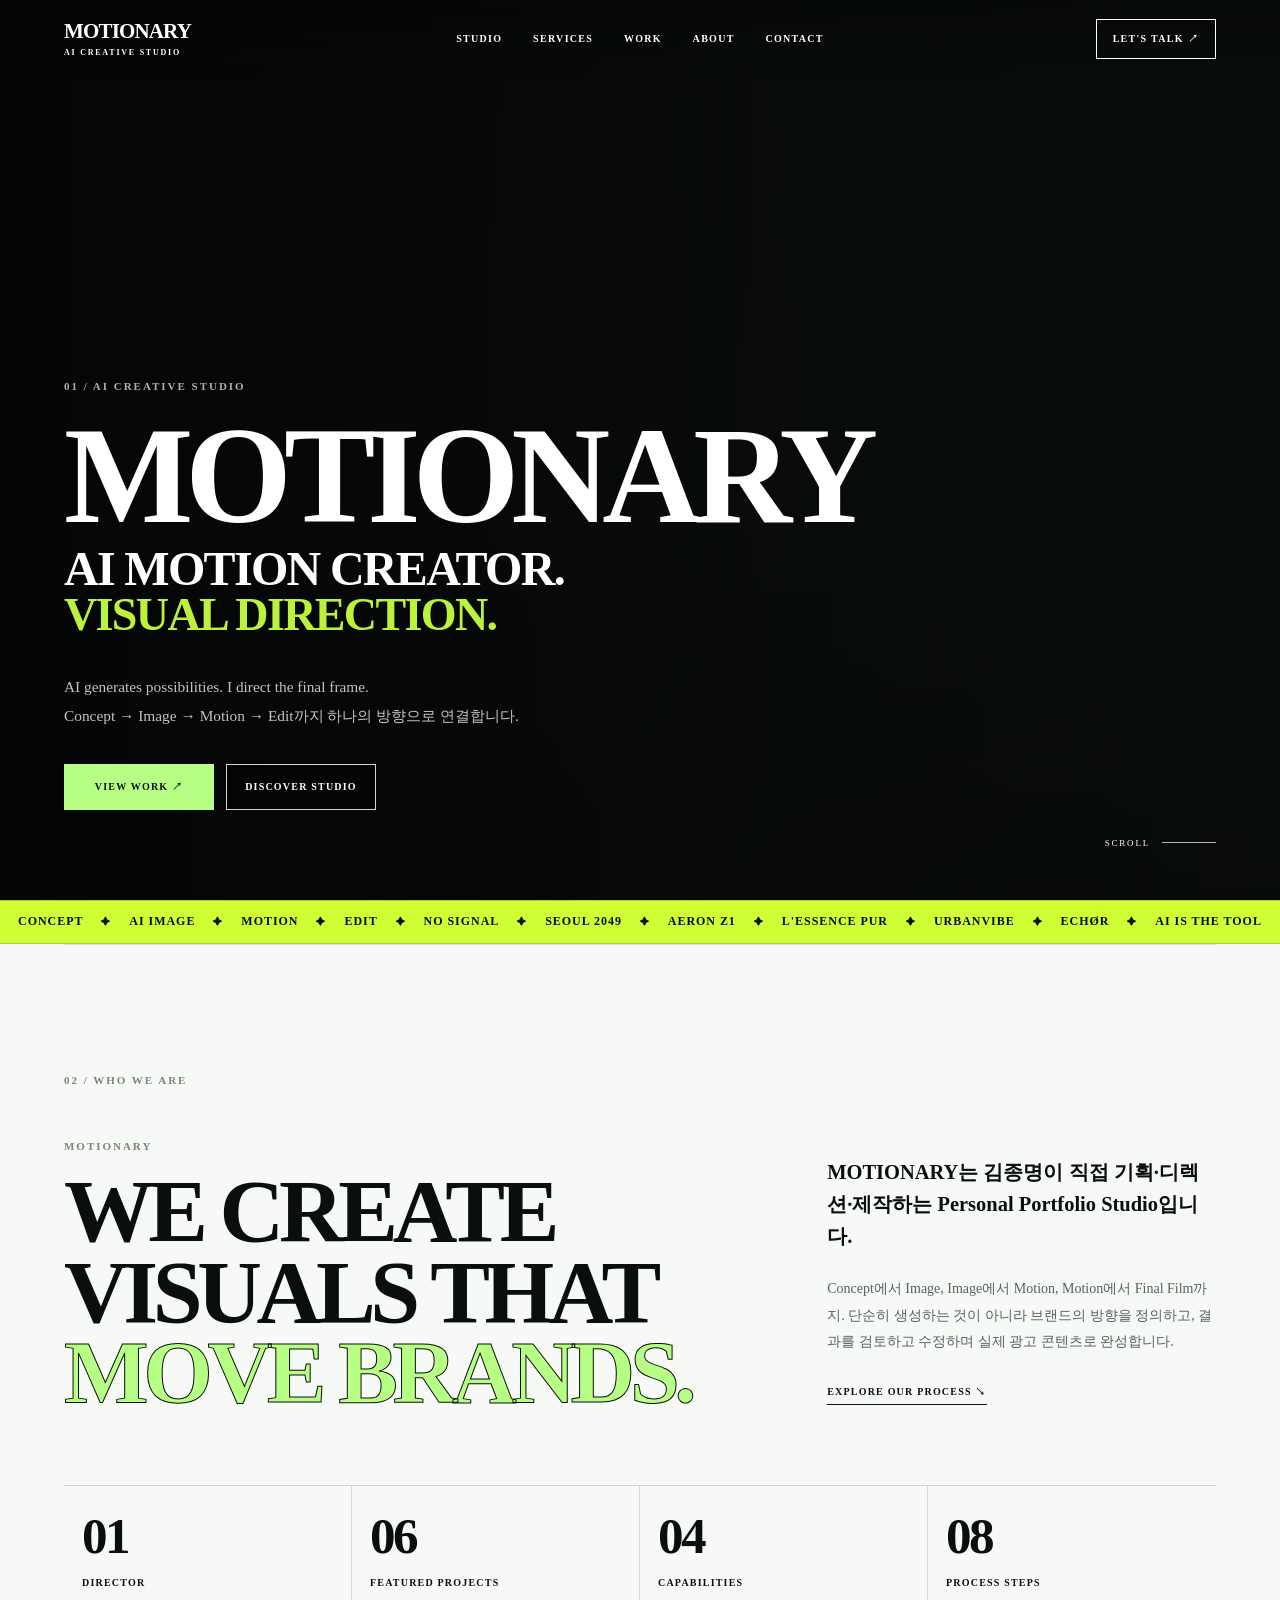
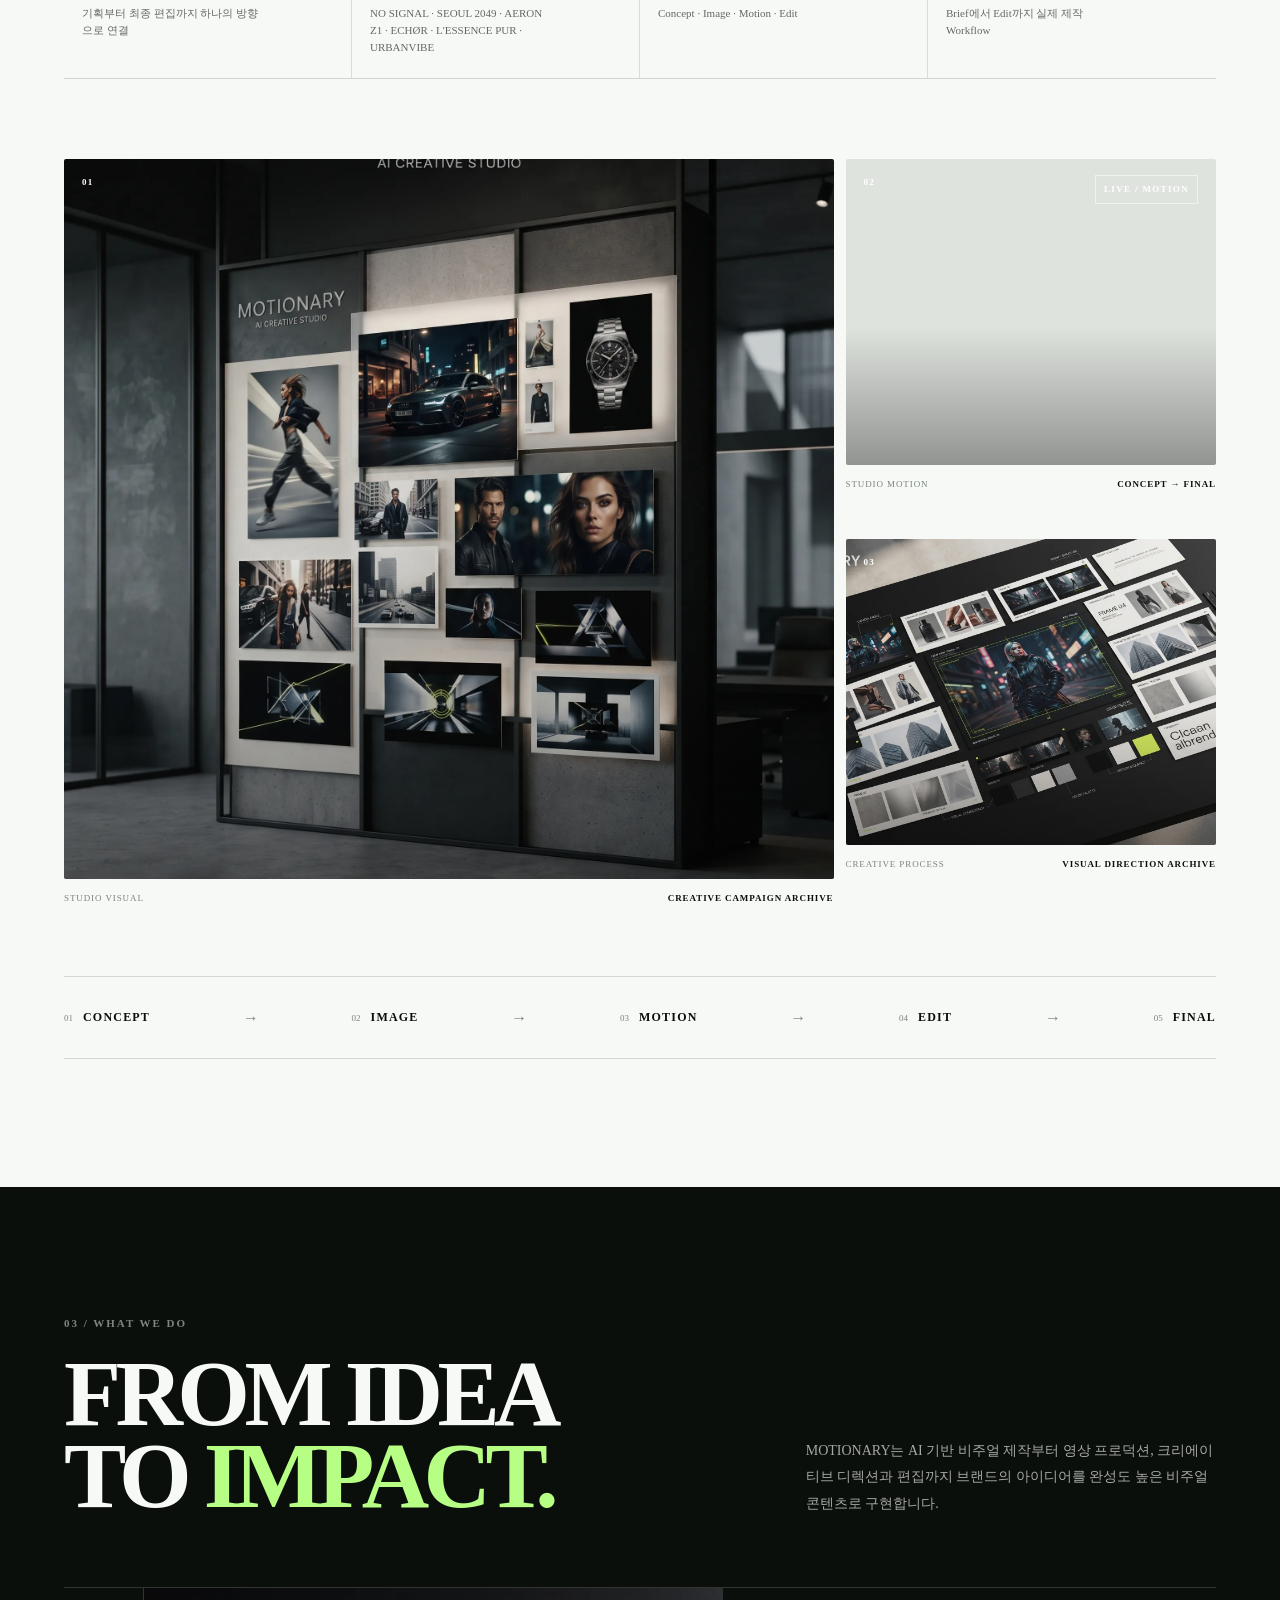
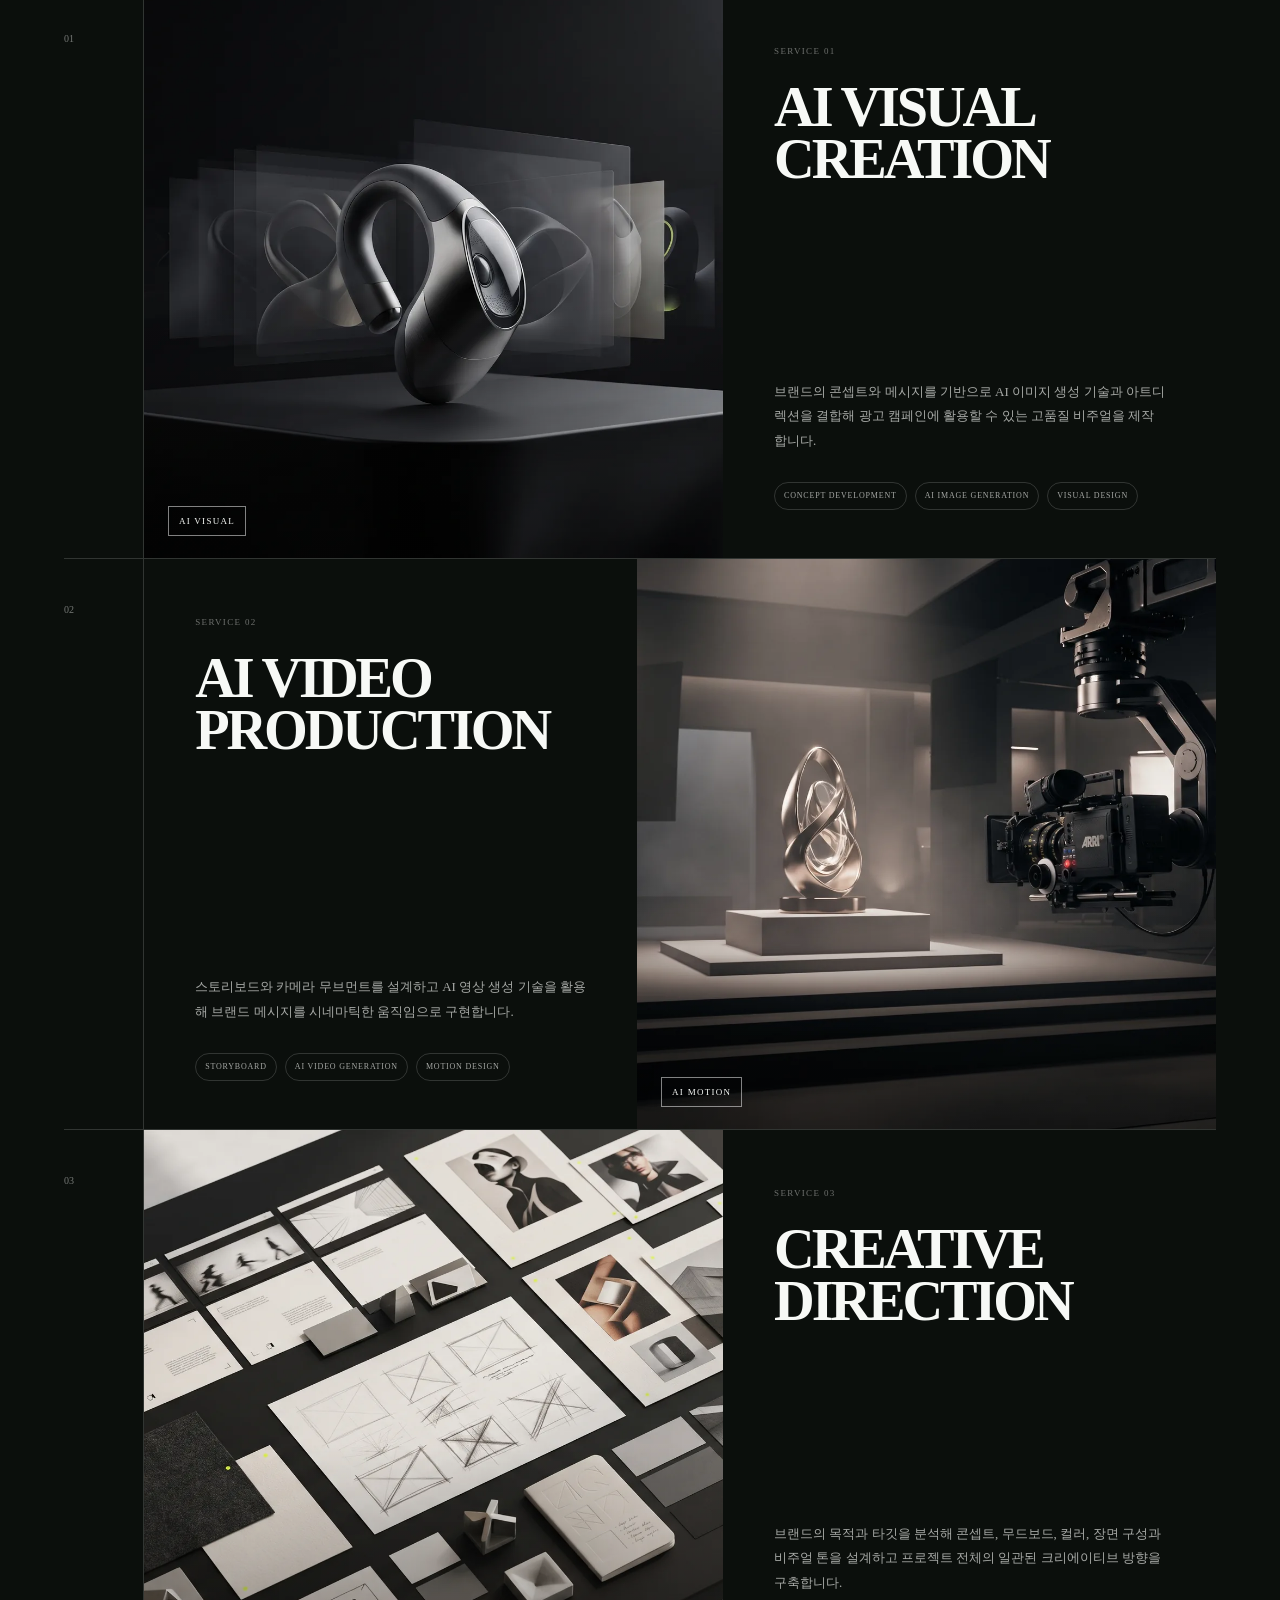
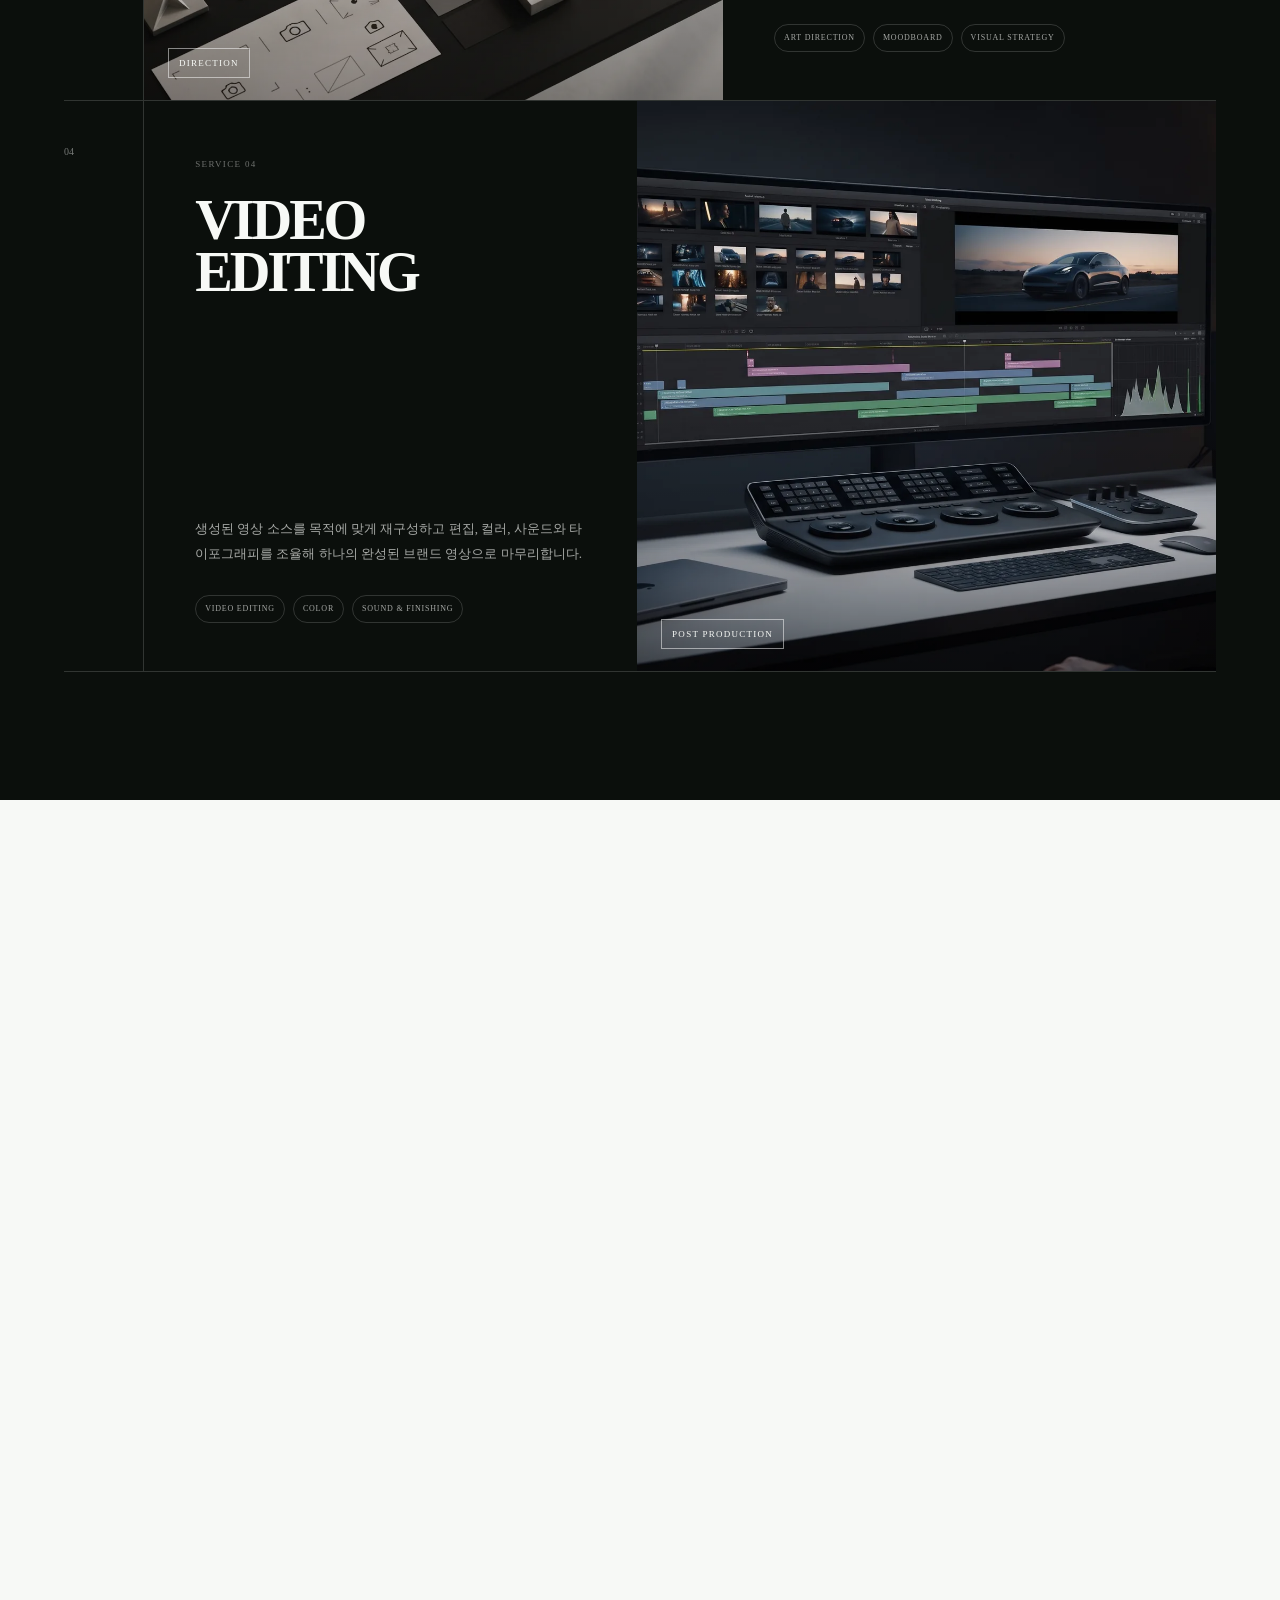
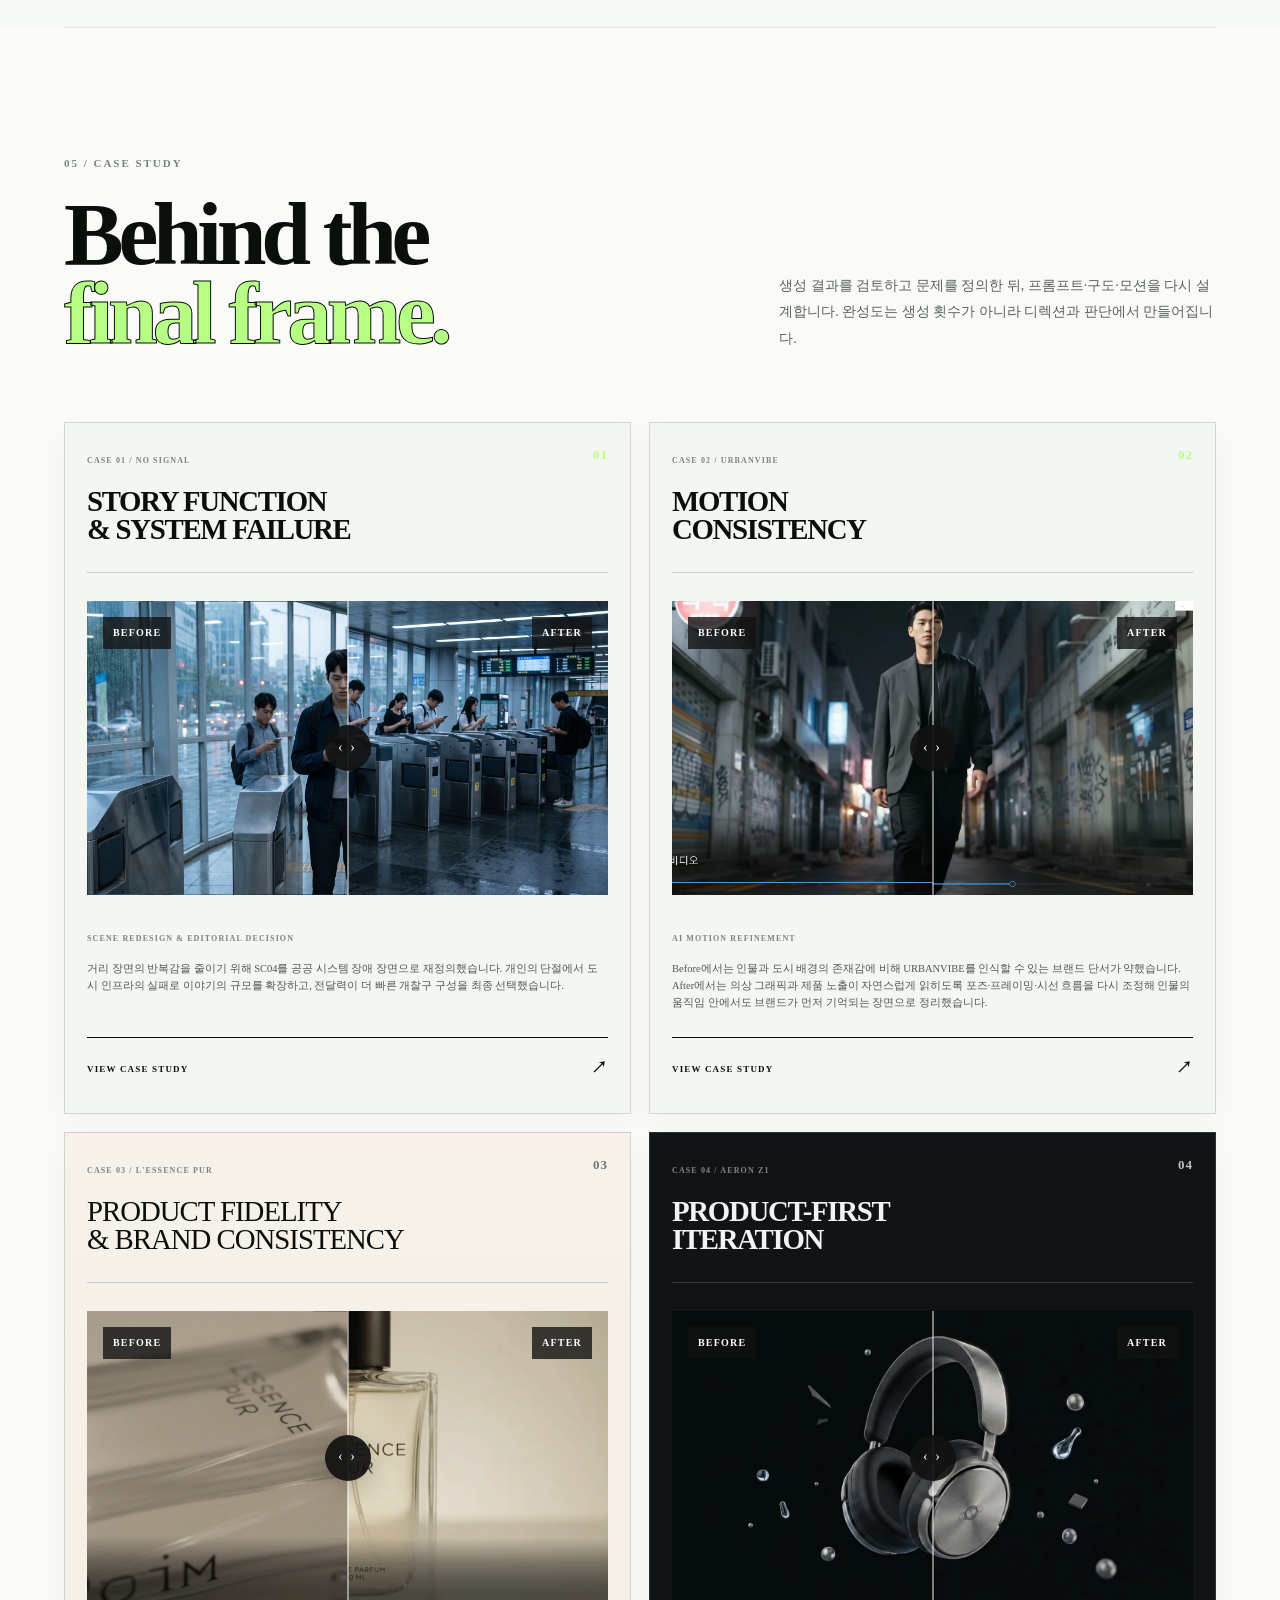
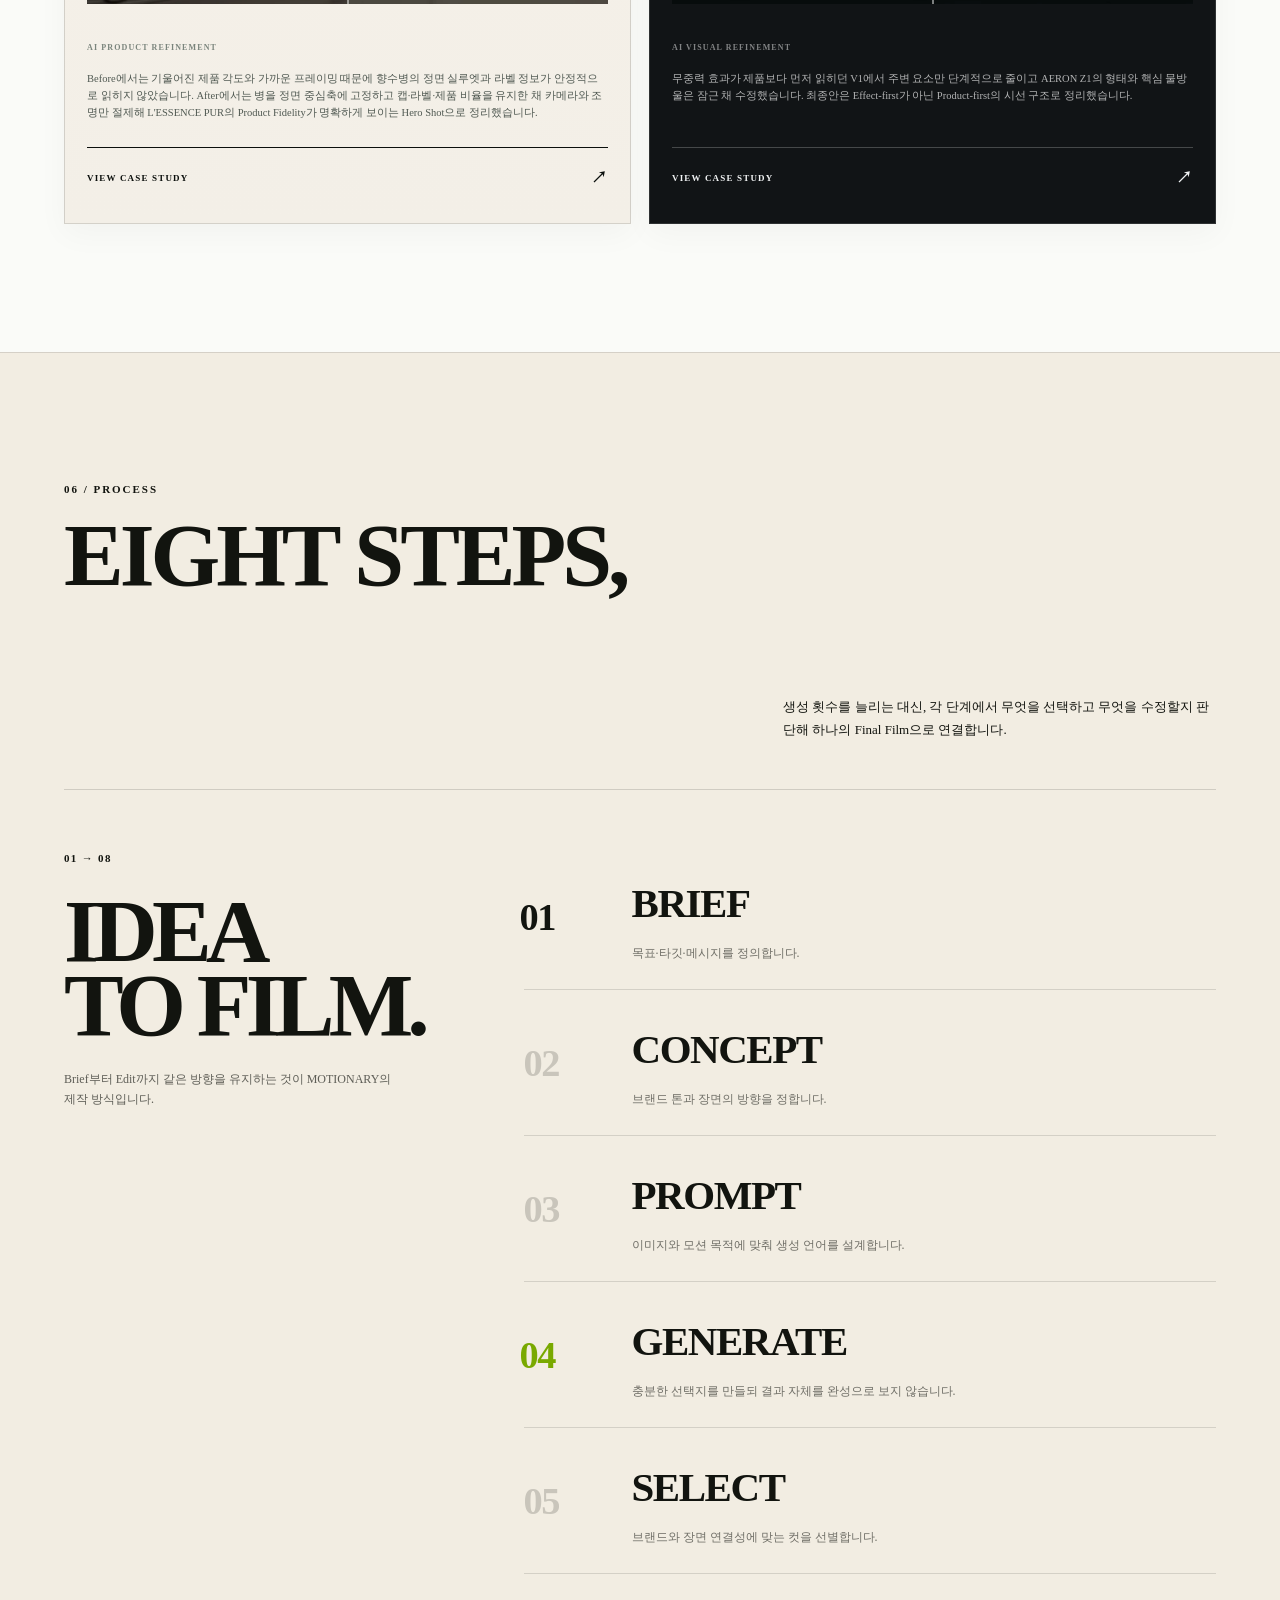
==== commit 6ccac557: "Optimize portfolio images and simplify project previews" ====
--- a/index.html
+++ b/index.html
@@ -9,7 +9,7 @@
 <title>MOTIONARY | AI Creative Studio</title>
 <link href="css/style.css" rel="stylesheet"/>
 <link href="css/echor-home-bright.css" rel="stylesheet">
-<link href="css/echor-home-bright.css" rel="stylesheet"/>
+<link href="css/final-fix.css" rel="stylesheet"/>
 </head>
 <body>
 <div aria-hidden="true" class="motionary-intro" id="motionaryIntro">
@@ -176,7 +176,7 @@
 <div>
 <strong>06</strong>
 <span>FEATURED PROJECTS</span>
-<p>NO SIGNAL · SEOUL 2049 · AERON Z1 · L'ESSENCE PUR · URBANVIBE · ECHØR</p>
+<p>NO SIGNAL · SEOUL 2049 · AERON Z1 · ECHØR · L'ESSENCE PUR · URBANVIBE</p>
 </div>
 <div>
 <strong>04</strong>
@@ -196,7 +196,7 @@
 <!-- VISUAL 01 -->
 <figure class="studio-showcase-main">
 <div class="studio-media-wrap">
-<img alt="MOTIONARY Creative Studio Visual" decoding="async" src="images/motionary/motionary-studio-visual-01.png" loading="lazy"/>
+<img alt="MOTIONARY Creative Studio Visual" decoding="async" src="images/motionary/motionary-studio-visual-01.webp" loading="lazy"/>
 <div class="studio-media-shade"></div>
 <span class="studio-media-number">
                         01
@@ -239,7 +239,7 @@
 <!-- VISUAL 02 -->
 <figure class="studio-archive-card">
 <div class="studio-media-wrap">
-<img alt="MOTIONARY Creative Direction Visual" decoding="async" src="images/motionary/motionary-studio-visual-02.png" loading="lazy"/>
+<img alt="MOTIONARY Creative Direction Visual" decoding="async" src="images/motionary/motionary-studio-visual-02.webp" loading="lazy"/>
 <div class="studio-media-shade"></div>
 <span class="studio-media-number">
                             03
@@ -316,7 +316,7 @@
 <span>01</span>
 </div>
 <div class="service-media">
-<img alt="MOTIONARY AI Visual Creation" decoding="async" loading="lazy" src="images/motionary/services/motionary-service-ai-visual.png"/>
+<img alt="MOTIONARY AI Visual Creation" decoding="async" loading="lazy" src="images/motionary/services/motionary-service-ai-visual.webp"/>
 <div class="service-media-overlay"></div>
 <span class="service-tag">
                     AI VISUAL
@@ -351,7 +351,7 @@
 <span>02</span>
 </div>
 <div class="service-media">
-<img alt="MOTIONARY AI Video Production" decoding="async" loading="lazy" src="images/motionary/services/motionary-service-ai-video.png"/>
+<img alt="MOTIONARY AI Video Production" decoding="async" loading="lazy" src="images/motionary/services/motionary-service-ai-video.webp"/>
 <div class="service-media-overlay"></div>
 <span class="service-tag">
                     AI MOTION
@@ -385,7 +385,7 @@
 <span>03</span>
 </div>
 <div class="service-media">
-<img alt="MOTIONARY Creative Direction" decoding="async" loading="lazy" src="images/motionary/services/motionary-service-creative-direction.png"/>
+<img alt="MOTIONARY Creative Direction" decoding="async" loading="lazy" src="images/motionary/services/motionary-service-creative-direction.webp"/>
 <div class="service-media-overlay"></div>
 <span class="service-tag">
                     DIRECTION
@@ -419,7 +419,7 @@
 <span>04</span>
 </div>
 <div class="service-media">
-<img alt="MOTIONARY Video Editing" decoding="async" loading="lazy" src="images/motionary/services/motionary-service-video-editing.png"/>
+<img alt="MOTIONARY Video Editing" decoding="async" loading="lazy" src="images/motionary/services/motionary-service-video-editing.webp"/>
 <div class="service-media-overlay"></div>
 <span class="service-tag">
                     POST PRODUCTION
@@ -449,6 +449,8 @@
 </article>
 </div>
 </section>
+<!-- PERFORMANCE MODE: Selected Work uses still images only. Films open from WATCH FILM buttons. -->
+<!-- FINAL INTERACTION RULE: Project imagery is static. Use VIEW CASE STUDY / WATCH FILM controls. -->
 <!-- =========================================================
      04 SELECTED WORK
 ========================================================= -->
@@ -499,34 +501,18 @@
 
 <div class="work-showcase nosignal-work-showcase">
 
-    <a class="work-main"
-       href="nosignal.html"
-       aria-label="NO SIGNAL Case Study 열기">
-
-        <video aria-hidden="true"
-               class="work-hover-preview"
-               loop
-               muted
-               playsinline
-               poster="images/nosignal/PORT_NO_SIGNAL_HERO.png"
-               preload="none">
-            <source src="videos/nosignal/NO_SIGNAL_FINAL.mp4" type="video/mp4"/>
-        </video>
-
-        <img
+    <div class="work-main">
+<img
             alt="NO SIGNAL AI Brand Film Hero"
             decoding="async"
             loading="lazy"
-            src="images/nosignal/PORT_NO_SIGNAL_HERO.png"/>
+            src="images/nosignal/PORT_NO_SIGNAL_HERO.webp"/>
 
         <div class="work-media-overlay"></div>
-
-        <span class="work-play" aria-hidden="true">↗</span>
-
-        <span>
+<span>
             CONNECTED CITY HERO / 01
         </span>
-    </a>
+    </div>
 
     <div class="work-side">
 
@@ -535,7 +521,7 @@
                 alt="NO SIGNAL Personal Realization Scene"
                 decoding="async"
                 loading="lazy"
-                src="images/nosignal/PORT_NO_SIGNAL_SC03.png"/>
+                src="images/nosignal/PORT_NO_SIGNAL_SC03.webp"/>
             <figcaption>
                 REALIZATION / 02
             </figcaption>
@@ -546,7 +532,7 @@
                 alt="NO SIGNAL System Failure Scene"
                 decoding="async"
                 loading="lazy"
-                src="images/nosignal/PORT_NO_SIGNAL_SC04.png"/>
+                src="images/nosignal/PORT_NO_SIGNAL_SC04.webp"/>
             <figcaption>
                 SYSTEM FAILURE / 03
             </figcaption>
@@ -557,7 +543,7 @@
                 alt="NO SIGNAL Network Pulse Scene"
                 decoding="async"
                 loading="lazy"
-                src="images/nosignal/PORT_NO_SIGNAL_SC05.png"/>
+                src="images/nosignal/PORT_NO_SIGNAL_SC05.webp"/>
             <figcaption>
                 NETWORK PULSE / 04
             </figcaption>
@@ -621,34 +607,18 @@
 
 <div class="work-showcase seoul2049-work-showcase">
 
-    <a class="work-main"
-       href="seoul2049.html"
-       aria-label="SEOUL 2049 Case Study 열기">
-
-        <video aria-hidden="true"
-               class="work-hover-preview"
-               loop
-               muted
-               playsinline
-               poster="images/seoul2049/seoul2049-hero.png"
-               preload="none">
-            <source src="videos/seoul2049/SEOUL2049_HOVER.mp4" type="video/mp4"/>
-        </video>
-
-        <img
+    <div class="work-main">
+<img
             alt="SEOUL 2049 AI Cinematic Concept Teaser Hero"
             decoding="async"
             loading="lazy"
-            src="images/seoul2049/seoul2049-hero.png"/>
+            src="images/seoul2049/seoul2049-hero.webp"/>
 
         <div class="work-media-overlay"></div>
-
-        <span class="work-play" aria-hidden="true">↗</span>
-
-        <span>
+<span>
             CINEMATIC HERO / 01
         </span>
-    </a>
+    </div>
 
     <div class="work-side">
 
@@ -657,7 +627,7 @@
                 alt="SEOUL 2049 Memory Scene"
                 decoding="async"
                 loading="lazy"
-                src="images/seoul2049/seoul2049-sc06-memory.png"/>
+                src="images/seoul2049/seoul2049-sc06-memory.webp"/>
             <figcaption>
                 MEMORY / 02
             </figcaption>
@@ -668,7 +638,7 @@
                 alt="SEOUL 2049 Memory Extraction Scene"
                 decoding="async"
                 loading="lazy"
-                src="images/seoul2049/seoul2049-sc07-extraction.png"/>
+                src="images/seoul2049/seoul2049-sc07-extraction.webp"/>
             <figcaption>
                 EXTRACTION / 03
             </figcaption>
@@ -679,7 +649,7 @@
                 alt="SEOUL 2049 Ending Scene"
                 decoding="async"
                 loading="lazy"
-                src="images/seoul2049/seoul2049-sc11-ending.png"/>
+                src="images/seoul2049/seoul2049-sc11-ending.webp"/>
             <figcaption>
                 ENDING / 04
             </figcaption>
@@ -734,19 +704,15 @@
 <button id="openAeron" type="button">
                     VIEW CASE STUDY ↗
                 </button>
-<button class="aeron-film-jump" id="openAeronFilm" type="button">
+<a href="https://youtu.be/exjtOEfgMEQ" target="_blank" rel="noopener noreferrer">
                     WATCH FILM ↗
-                </button>
+                </a>
 </div>
 </div>
 <div class="work-showcase aeron-work-showcase">
-<div class="work-main" id="openAeronHero">
-<video aria-hidden="true" class="work-hover-preview" loop="" muted="" playsinline="" poster="assets/aeron-z1/web/images/hero.webp" preload="none">
-<source src="assets/aeron-z1/web/video/aeron-z1-final-web.mp4" type="video/mp4"/>
-</video>
+<div class="work-main">
 <img alt="AERON Z1 ZERO GRAVITY Tech Product Commercial" decoding="async" loading="lazy" src="assets/aeron-z1/web/images/hero.webp"/>
 <div class="work-media-overlay"></div>
-<button aria-label="AERON Z1 Case Study 열기" class="work-play" type="button">▶</button>
 <span>ZERO GRAVITY HERO / 01</span>
 </div>
 <div class="work-side">
@@ -842,26 +808,9 @@
 
     <!-- MAIN IMAGE / 4 MEMBER GROUP -->
 
-    <a class="work-main echor-work-main"
-       href="echor.html"
-       aria-label="ECHØR Case Study 열기"
-       style="
-          background:#eef2f5;
-          overflow:hidden;
-       ">
-
-        <video aria-hidden="true"
-               class="work-hover-preview"
-               loop
-               muted
-               playsinline
-               poster="assets/echor/GROUP/ECHOR_GROUP_FINAL.png"
-               preload="none">
-            <source src="assets/echor/VIDEO/ECHOR_HERO_FILM_PRISM_O_FINAL_40S_16x9.mp4" type="video/mp4"/>
-        </video>
-
-        <img
-            src="assets/echor/GROUP/ECHOR_GROUP_FINAL.png"
+    <div class="work-main echor-work-main">
+<img
+            src="assets/echor/GROUP/ECHOR_GROUP_FINAL.webp"
             alt="ECHØR Bright Four Member Group Visual"
             decoding="async"
             loading="lazy"
@@ -889,18 +838,7 @@
                 );
              ">
         </div>
-
-        <span class="work-play"
-              aria-hidden="true"
-              style="
-                  background:rgba(255,255,255,.90);
-                  color:#11131a;
-                  border:1px solid rgba(255,255,255,.80);
-              ">
-            ↗
-        </span>
-
-        <span style="
+<span style="
             background:rgba(255,255,255,.84);
             color:#11131a;
             padding:7px 10px;
@@ -910,7 +848,7 @@
             BRIGHT GROUP REVEAL / 01
         </span>
 
-    </a>
+    </div>
 
 
     <!-- =================================================
@@ -928,7 +866,7 @@
         ">
 
             <img
-                src="assets/echor/GROUP/EIRA_NOVA_FINAL.png"
+                src="assets/echor/GROUP/EIRA_NOVA_FINAL.webp"
                 alt="ECHØR EIRA and NOVA Bright Duo"
                 decoding="async"
                 loading="lazy"
@@ -962,7 +900,7 @@
         ">
 
             <img
-                src="assets/echor/GROUP/LYRA_CYRA_FINAL.png"
+                src="assets/echor/GROUP/LYRA_CYRA_FINAL.webp"
                 alt="ECHØR LYRA and CYRA Bright Duo"
                 decoding="async"
                 loading="lazy"
@@ -997,7 +935,7 @@
         ">
 
             <img
-                src="assets/echor/GROUP/ECHOR_GROUP_MATRIX_COVER.png"
+                src="assets/echor/GROUP/ECHOR_GROUP_MATRIX_COVER.webp"
                 alt="ECHØR PRISM Identity Matrix Group"
                 decoding="async"
                 loading="lazy"
@@ -1111,34 +1049,28 @@
 </div>
 </div>
 <div class="work-showcase">
-<div class="work-main" id="openLessenceHero">
-<video aria-hidden="true" class="work-hover-preview" loop="" muted="" playsinline="" poster="images/lessence/lessence-image-01.png" preload="none">
-<source src="videos/lessence/lessence-final-film.mp4" type="video/mp4"/>
-</video>
-<img alt="L'ESSENCE PUR Campaign" decoding="async" loading="lazy" src="images/lessence/lessence-image-01.png"/>
+<div class="work-main">
+<img alt="L'ESSENCE PUR Campaign" decoding="async" loading="lazy" src="images/lessence/lessence-image-01.webp"/>
 <div class="work-media-overlay"></div>
-<button aria-label="L'ESSENCE PUR Case Study 열기" class="work-play" type="button">
-                    ▶
-                </button>
 <span>
                     CAMPAIGN HERO / 01
                 </span>
 </div>
 <div class="work-side">
 <figure>
-<img alt="L'ESSENCE PUR Product Macro" decoding="async" loading="lazy" src="images/lessence/lessence-image-02.png"/>
+<img alt="L'ESSENCE PUR Product Macro" decoding="async" loading="lazy" src="images/lessence/lessence-image-02.webp"/>
 <figcaption>
                         PRODUCT MACRO / 02
                     </figcaption>
 </figure>
 <figure>
-<img alt="L'ESSENCE PUR Model Master" decoding="async" loading="lazy" src="images/lessence/lessence-image-03.png"/>
+<img alt="L'ESSENCE PUR Model Master" decoding="async" loading="lazy" src="images/lessence/lessence-image-03.webp"/>
 <figcaption>
                         MODEL / 03
                     </figcaption>
 </figure>
 <figure>
-<img alt="L'ESSENCE PUR Hero End Frame" decoding="async" loading="lazy" src="images/lessence/lessence-image-07.jpeg"/>
+<img alt="L'ESSENCE PUR Hero End Frame" decoding="async" loading="lazy" src="images/lessence/lessence-image-07.webp"/>
 <figcaption>
                         HERO END FRAME / 04
                     </figcaption>
@@ -1211,38 +1143,30 @@
 </div>
 </div>
 <div class="work-showcase">
-<div class="work-main" id="openUrbanvibeHero">
-<video aria-hidden="true" class="work-hover-preview" loop="" muted="" playsinline="" poster="images/urbanvibe/image06.png" preload="none">
-<source src="videos/urbanvibe/urbanvibe-final.mp4" type="video/mp4"/>
-</video>
-<img alt="URBANVIBE Campaign" decoding="async" src="images/urbanvibe/image06.png" loading="lazy"/>
+<div class="work-main">
+<img alt="URBANVIBE Campaign" decoding="async" src="images/urbanvibe/image06.webp" loading="lazy"/>
 <div class="work-media-overlay"></div>
-<button aria-label="URBANVIBE Case Study 열기" class="work-play" type="button">
-                    ▶
-                </button>
 <span>
                     CAMPAIGN HERO / 01
                 </span>
 </div>
 <div class="work-side">
 <figure>
-<img alt="URBANVIBE Fashion Visual" decoding="async" src="images/urbanvibe/image04.png" loading="lazy"/>
+<img alt="URBANVIBE Fashion Visual" decoding="async" src="images/urbanvibe/image04.webp" loading="lazy"/>
 <figcaption>
                         FASHION / 02
                     </figcaption>
 </figure>
 <figure>
-<img alt="URBANVIBE Product Visual" decoding="async" src="images/urbanvibe/image05.png" loading="lazy"/>
+<img alt="URBANVIBE Product Visual" decoding="async" src="images/urbanvibe/image05.webp" loading="lazy"/>
 <figcaption>
                         MODEL / 03
                     </figcaption>
 </figure>
 <figure>
-<video class="autoplay-when-visible" loop="" muted="" playsinline="" preload="none" poster="images/urbanvibe/image06.png">
-<source src="videos/urbanvibe/urbanvibe-final.mp4" type="video/mp4"/>
-</video>
+<img alt="URBANVIBE Campaign Visual" decoding="async" src="images/urbanvibe/image03.webp" loading="lazy"/>
 <figcaption>
-                        FILM PREVIEW / 04
+                        CAMPAIGN / 04
                     </figcaption>
 </figure>
 </div>
@@ -1327,12 +1251,12 @@
 <div class="case-compare">
 <figure>
 <div class="case-image-label">ALTERNATIVE</div>
-<img alt="NO SIGNAL SC04 alternative composition" decoding="async" loading="lazy" src="images/nosignal/SC04_B01.png"/>
+<img alt="NO SIGNAL SC04 alternative composition" decoding="async" loading="lazy" src="images/nosignal/SC04_B01.webp"/>
 </figure>
 <div class="case-arrow">→</div>
 <figure>
 <div class="case-image-label">FINAL</div>
-<img alt="NO SIGNAL SC04 final system failure composition" decoding="async" loading="lazy" src="images/nosignal/SC04_FINAL.png"/>
+<img alt="NO SIGNAL SC04 final system failure composition" decoding="async" loading="lazy" src="images/nosignal/SC04_FINAL.webp"/>
 </figure>
 </div>
 <div class="case-card-copy">
@@ -1362,7 +1286,7 @@
                         </h3>
 </div>
 <span class="case-card-index">
-                        03
+                        02
                     </span>
 </div>
 <div class="case-compare">
@@ -1370,7 +1294,7 @@
 <div class="case-image-label">
                             BEFORE
                         </div>
-<img alt="URBANVIBE Motion Before — initial frame" decoding="async" loading="lazy" src="images/urbanvibe/troubleshooting/video01-before.PNG"/>
+<img alt="URBANVIBE Motion Before — initial frame" decoding="async" loading="lazy" src="images/urbanvibe/troubleshooting/video01-before.webp"/>
 </figure>
 <div class="case-arrow">
                         →
@@ -1379,7 +1303,7 @@
 <div class="case-image-label">
                             AFTER
                         </div>
-<img alt="URBANVIBE Motion After — refined frame" decoding="async" loading="lazy" src="images/urbanvibe/troubleshooting/video01-after.PNG"/>
+<img alt="URBANVIBE Motion After — refined frame" decoding="async" loading="lazy" src="images/urbanvibe/troubleshooting/video01-after.webp"/>
 </figure>
 </div>
 <div class="case-card-copy">
@@ -1414,7 +1338,7 @@
                         </h3>
 </div>
 <span class="case-card-index">
-                        02
+                        03
                     </span>
 </div>
 <div class="case-compare">
@@ -1422,7 +1346,7 @@
 <div class="case-image-label">
                             BEFORE
                         </div>
-<img alt="L'ESSENCE PUR Before — unstable product framing" decoding="async" loading="lazy" src="images/lessence/troubleshooting/case01-before.PNG"/>
+<img alt="L'ESSENCE PUR Before — unstable product framing" decoding="async" loading="lazy" src="images/lessence/troubleshooting/case01-before.webp"/>
 </figure>
 <div class="case-arrow">
                         →
@@ -1431,7 +1355,7 @@
 <div class="case-image-label">
                             AFTER
                         </div>
-<img alt="L'ESSENCE PUR After — controlled product hero" decoding="async" loading="lazy" src="images/lessence/troubleshooting/case01-after.PNG"/>
+<img alt="L'ESSENCE PUR After — controlled product hero" decoding="async" loading="lazy" src="images/lessence/troubleshooting/case01-after.webp"/>
 </figure>
 </div>
 <div class="case-card-copy">
@@ -1551,17 +1475,17 @@
 </div>
 <div class="capability-editorial">
 <div class="capability-grid" id="capabilityGrid">
-<article data-label="CREATIVE DIRECTION / BRIEF TO CONCEPT" data-preview="images/motionary/motionary-studio-visual-01.png" tabindex="0">
+<article data-label="CREATIVE DIRECTION / BRIEF TO CONCEPT" data-preview="images/motionary/motionary-studio-visual-01.webp" tabindex="0">
 <span>01 / DIRECTION</span>
 <h3>CREATIVE<br/>DIRECTION</h3>
 <p>Brief Interpretation · Concept<br/>Storyboard · Visual Direction</p>
 </article>
-<article data-label="PROMPT & VISUAL CONTROL / IMAGE SYSTEM" data-preview="images/motionary/services/motionary-service-ai-visual.png" tabindex="0">
+<article data-label="PROMPT & VISUAL CONTROL / IMAGE SYSTEM" data-preview="images/motionary/services/motionary-service-ai-visual.webp" tabindex="0">
 <span>02 / VISUAL CONTROL</span>
 <h3>PROMPT &amp;<br/>VISUAL CONTROL</h3>
 <p>Prompt Design · Select · Refine<br/>Product / Character Consistency</p>
 </article>
-<article data-label="MOTION DIRECTION / CAMERA & MOVEMENT" data-preview="images/motionary/services/motionary-service-ai-video.png" tabindex="0">
+<article data-label="MOTION DIRECTION / CAMERA & MOVEMENT" data-preview="images/motionary/services/motionary-service-ai-video.webp" tabindex="0">
 <span>03 / MOTION</span>
 <h3>MOTION<br/>DIRECTION</h3>
 <p>Camera Direction · Object Motion<br/>AI Video · Motion Refinement</p>
@@ -1573,7 +1497,7 @@
 </article>
 </div>
 <figure aria-live="polite" class="capability-preview">
-<img alt="MOTIONARY capability preview" id="capabilityPreviewImage" src="images/motionary/motionary-studio-visual-01.png"/>
+<img alt="MOTIONARY capability preview" id="capabilityPreviewImage" src="images/motionary/motionary-studio-visual-01.webp" loading="lazy" decoding="async"/>
 <figcaption id="capabilityPreviewLabel">CREATIVE DIRECTION / BRIEF TO CONCEPT</figcaption>
 </figure>
 </div>
@@ -1582,7 +1506,7 @@
 <!-- =========================================================
      08 ABOUT
 ========================================================= -->
-<section class="about reveal-section" id="about">
+<section class="about" id="about">
 <div class="container">
 <p class="section-number">
             08 / ABOUT
@@ -1647,7 +1571,7 @@
 <!-- =========================================================
      09 CONTACT
 ========================================================= -->
-<section class="contact contact-direct reveal-section" id="contact">
+<section class="contact contact-direct" id="contact">
 <div class="container">
 <p class="section-number">09 / CONTACT</p>
 <div class="contact-direct-title">
@@ -1750,7 +1674,7 @@
         </button>
 <!-- HERO -->
 <section class="uv-hero">
-<img alt="URBANVIBE Campaign Hero" decoding="async" src="images/urbanvibe/image06.png" loading="lazy"/>
+<img alt="URBANVIBE Campaign Hero" decoding="async" src="images/urbanvibe/image06.webp" loading="lazy"/>
 <div class="uv-hero-shade"></div>
 <div class="uv-hero-content">
 <span>
@@ -1890,7 +1814,7 @@
                         MOODBOARD
                     </h3>
 </div>
-<img alt="URBANVIBE Moodboard" class="uv-full-image" decoding="async" src="images/urbanvibe/urbanvibe-Moodboard.png" loading="lazy"/>
+<img alt="URBANVIBE Moodboard" class="uv-full-image" decoding="async" src="images/urbanvibe/urbanvibe-Moodboard.webp" loading="lazy"/>
 </section>
 <!-- KEY VISUALS -->
 <section class="uv-section">
@@ -1901,9 +1825,9 @@
                     </h3>
 </div>
 <div class="uv-visual-grid">
-<img alt="URBANVIBE Key Visual 01" decoding="async" src="images/urbanvibe/image03.png" loading="lazy"/>
-<img alt="URBANVIBE Key Visual 02" decoding="async" src="images/urbanvibe/image04.png" loading="lazy"/>
-<img alt="URBANVIBE Key Visual 03" decoding="async" src="images/urbanvibe/image05.png" loading="lazy"/>
+<img alt="URBANVIBE Key Visual 01" decoding="async" src="images/urbanvibe/image03.webp" loading="lazy"/>
+<img alt="URBANVIBE Key Visual 02" decoding="async" src="images/urbanvibe/image04.webp" loading="lazy"/>
+<img alt="URBANVIBE Key Visual 03" decoding="async" src="images/urbanvibe/image05.webp" loading="lazy"/>
 </div>
 </section>
 <!-- MOTION STORYBOARD -->
@@ -1911,11 +1835,11 @@
 <div class="uv-section-title"><span>06</span><h3>MOTION STORYBOARD</h3></div>
 <div class="storyboard-intro"><span>40 SEC / 5 KEY BEATS</span><p>도시의 공간에서 시작해 패션, 제품, 움직임을 거쳐 브랜드 엔드 프레임으로 수렴하는 흐름입니다.</p></div>
 <div class="storyboard-grid">
-<article class="story-card"><img alt="URBANVIBE storyboard environment" decoding="async" src="images/urbanvibe/storyboard/urbanvibe-story-01-environment.png" loading="lazy"/><div><b>01 / ENVIRONMENT</b><span>00–08 SEC</span><p>젖은 도심 골목과 로우 앵글 워킹으로 도시의 리듬과 브랜드 세계관을 연다.</p></div></article>
-<article class="story-card"><img alt="URBANVIBE storyboard fashion" decoding="async" src="images/urbanvibe/storyboard/urbanvibe-story-02-fashion.png" loading="lazy"/><div><b>02 / FASHION</b><span>08–16 SEC</span><p>의상의 그래픽과 소재를 클로즈업해 Urban Lifestyle의 태도와 스타일을 각인한다.</p></div></article>
-<article class="story-card"><img alt="URBANVIBE storyboard product" decoding="async" src="images/urbanvibe/storyboard/urbanvibe-story-03-product.png" loading="lazy"/><div><b>03 / PRODUCT</b><span>16–24 SEC</span><p>Neon Lime 포인트가 살아 있는 제품 패키지를 Hero Shot으로 전환해 제품 정체성을 선명하게 보여준다.</p></div></article>
-<article class="story-card"><img alt="URBANVIBE storyboard movement" decoding="async" src="images/urbanvibe/storyboard/urbanvibe-story-04-movement.png" loading="lazy"/><div><b>04 / MOVEMENT</b><span>24–32 SEC</span><p>인물의 이동과 가방의 움직임을 따라가며 패션과 제품을 하나의 도시 경험으로 연결한다.</p></div></article>
-<article class="story-card"><img alt="URBANVIBE storyboard end frame" decoding="async" src="images/urbanvibe/storyboard/urbanvibe-story-05-endframe.png" loading="lazy"/><div><b>05 / END FRAME</b><span>32–40 SEC</span><p>콘크리트 텍스처 위 URBANVIBE 로고와 메시지로 캠페인의 에너지를 강하게 마감한다.</p></div></article>
+<article class="story-card"><img alt="URBANVIBE storyboard environment" decoding="async" src="images/urbanvibe/storyboard/urbanvibe-story-01-environment.webp" loading="lazy"/><div><b>01 / ENVIRONMENT</b><span>00–08 SEC</span><p>젖은 도심 골목과 로우 앵글 워킹으로 도시의 리듬과 브랜드 세계관을 연다.</p></div></article>
+<article class="story-card"><img alt="URBANVIBE storyboard fashion" decoding="async" src="images/urbanvibe/storyboard/urbanvibe-story-02-fashion.webp" loading="lazy"/><div><b>02 / FASHION</b><span>08–16 SEC</span><p>의상의 그래픽과 소재를 클로즈업해 Urban Lifestyle의 태도와 스타일을 각인한다.</p></div></article>
+<article class="story-card"><img alt="URBANVIBE storyboard product" decoding="async" src="images/urbanvibe/storyboard/urbanvibe-story-03-product.webp" loading="lazy"/><div><b>03 / PRODUCT</b><span>16–24 SEC</span><p>Neon Lime 포인트가 살아 있는 제품 패키지를 Hero Shot으로 전환해 제품 정체성을 선명하게 보여준다.</p></div></article>
+<article class="story-card"><img alt="URBANVIBE storyboard movement" decoding="async" src="images/urbanvibe/storyboard/urbanvibe-story-04-movement.webp" loading="lazy"/><div><b>04 / MOVEMENT</b><span>24–32 SEC</span><p>인물의 이동과 가방의 움직임을 따라가며 패션과 제품을 하나의 도시 경험으로 연결한다.</p></div></article>
+<article class="story-card"><img alt="URBANVIBE storyboard end frame" decoding="async" src="images/urbanvibe/storyboard/urbanvibe-story-05-endframe.webp" loading="lazy"/><div><b>05 / END FRAME</b><span>32–40 SEC</span><p>콘크리트 텍스처 위 URBANVIBE 로고와 메시지로 캠페인의 에너지를 강하게 마감한다.</p></div></article>
 </div>
 </section>
 <!-- EDITING -->
@@ -1926,7 +1850,7 @@
                         EDITING
                     </h3>
 </div>
-<img alt="Premiere Pro Timeline" class="uv-full-image" decoding="async" src="images/urbanvibe/premiere-timeline.PNG" loading="lazy"/>
+<img alt="Premiere Pro Timeline" class="uv-full-image" decoding="async" src="images/urbanvibe/premiere-timeline.webp" loading="lazy"/>
 <p class="editing-summary">
                     4개의 AI-generated motion sequence를 40초 브랜드 필름으로 재구성하고,
                     컷의 리듬·전환·사운드 밸런스를 Premiere Pro에서 최종 조정했습니다.
@@ -1949,14 +1873,14 @@
 <span>
                             BEFORE
                         </span>
-<img alt="URBANVIBE Product Focus Before" decoding="async" src="images/urbanvibe/troubleshooting/image03-before.PNG" loading="lazy"/>
+<img alt="URBANVIBE Product Focus Before" decoding="async" src="images/urbanvibe/troubleshooting/image03-before.webp" loading="lazy"/>
 </figure>
 <strong>→</strong>
 <figure>
 <span>
                             AFTER
                         </span>
-<img alt="URBANVIBE Product Focus After" decoding="async" src="images/urbanvibe/troubleshooting/image03-after.png" loading="lazy"/>
+<img alt="URBANVIBE Product Focus After" decoding="async" src="images/urbanvibe/troubleshooting/image03-after.webp" loading="lazy"/>
 </figure>
 </div>
 <div class="uv-trouble-text">
@@ -2020,7 +1944,7 @@
                     </h3>
 </div>
 <div class="uv-final-video">
-<video controls="" playsinline="" poster="images/urbanvibe/image06.png" preload="metadata">
+<video controls="" playsinline="" poster="images/urbanvibe/image06.webp" preload="none">
 <source src="videos/urbanvibe/urbanvibe-final.mp4" type="video/mp4"/>
 </video>
 </div>
@@ -2044,7 +1968,7 @@
         </button>
 <!-- HERO -->
 <section class="uv-hero">
-<img alt="L'ESSENCE PUR Campaign Hero" decoding="async" src="images/lessence/lessence-image-01.png" loading="lazy"/>
+<img alt="L'ESSENCE PUR Campaign Hero" decoding="async" src="images/lessence/lessence-image-01.webp" loading="lazy"/>
 <div class="uv-hero-shade"></div>
 <div class="uv-hero-content">
 <span>
@@ -2180,7 +2104,7 @@
 <h3>
                         MOODBOARD</h3>
 </div>
-<img alt="L'ESSENCE PUR Moodboard" class="uv-full-image" decoding="async" loading="lazy" src="images/lessence/lessence-moodboard.png"/>
+<img alt="L'ESSENCE PUR Moodboard" class="uv-full-image" decoding="async" loading="lazy" src="images/lessence/lessence-moodboard.webp"/>
 </section>
 <!-- KEY VISUALS -->
 <section class="uv-section">
@@ -2191,12 +2115,12 @@
                     </h3>
 </div>
 <div class="uv-visual-grid">
-<img alt="L'ESSENCE PUR Key Visual 01" decoding="async" loading="lazy" src="images/lessence/lessence-image-01.png"/>
-<img alt="L'ESSENCE PUR Key Visual 02" decoding="async" loading="lazy" src="images/lessence/lessence-image-02.png"/>
-<img alt="L'ESSENCE PUR Key Visual 03" decoding="async" loading="lazy" src="images/lessence/lessence-image-03.png"/>
-<img alt="L'ESSENCE PUR Key Visual 04" decoding="async" loading="lazy" src="images/lessence/lessence-image-04.png"/>
-<img alt="L'ESSENCE PUR Key Visual 05" decoding="async" loading="lazy" src="images/lessence/lessence-image-05.png"/>
-<img alt="L'ESSENCE PUR Key Visual 06" decoding="async" loading="lazy" src="images/lessence/lessence-image-06.png"/>
+<img alt="L'ESSENCE PUR Key Visual 01" decoding="async" loading="lazy" src="images/lessence/lessence-image-01.webp"/>
+<img alt="L'ESSENCE PUR Key Visual 02" decoding="async" loading="lazy" src="images/lessence/lessence-image-02.webp"/>
+<img alt="L'ESSENCE PUR Key Visual 03" decoding="async" loading="lazy" src="images/lessence/lessence-image-03.webp"/>
+<img alt="L'ESSENCE PUR Key Visual 04" decoding="async" loading="lazy" src="images/lessence/lessence-image-04.webp"/>
+<img alt="L'ESSENCE PUR Key Visual 05" decoding="async" loading="lazy" src="images/lessence/lessence-image-05.webp"/>
+<img alt="L'ESSENCE PUR Key Visual 06" decoding="async" loading="lazy" src="images/lessence/lessence-image-06.webp"/>
 </div>
 </section>
 <!-- MOTION STORYBOARD -->
@@ -2204,11 +2128,11 @@
 <div class="uv-section-title"><span>06</span><h3>MOTION STORYBOARD</h3></div>
 <div class="storyboard-intro"><span>40 SEC / 5 KEY BEATS</span><p>제품의 순수한 존재감에서 시작해 피부, 향을 사용하는 의식, 기억의 잔상으로 확장한 뒤 Hero Product로 돌아오는 구조입니다.</p></div>
 <div class="storyboard-grid">
-<article class="story-card"><img alt="L'ESSENCE PUR storyboard product" decoding="async" src="images/lessence/storyboard/lessence-story-01-product.png" loading="lazy"/><div><b>01 / PRODUCT</b><span>00–08 SEC</span><p>부드러운 아이보리 빛 속 향수병을 정면으로 제시해 브랜드의 순수함과 절제된 첫인상을 만든다.</p></div></article>
-<article class="story-card"><img alt="L'ESSENCE PUR storyboard skin" decoding="async" src="images/lessence/storyboard/lessence-story-02-skin.png" loading="lazy"/><div><b>02 / SKIN</b><span>08–16 SEC</span><p>피부와 유리병의 섬세한 질감을 가까이 담아 향을 촉각적인 Beauty Experience로 확장한다.</p></div></article>
-<article class="story-card"><img alt="L'ESSENCE PUR storyboard ritual" decoding="async" src="images/lessence/storyboard/lessence-story-03-ritual.png" loading="lazy"/><div><b>03 / RITUAL</b><span>16–24 SEC</span><p>자연광 아래 향을 뿌리는 조용한 동작으로 일상 속 개인적인 향의 의식을 표현한다.</p></div></article>
-<article class="story-card"><img alt="L'ESSENCE PUR storyboard memory" decoding="async" src="images/lessence/storyboard/lessence-story-04-memory.png" loading="lazy"/><div><b>04 / MEMORY</b><span>24–32 SEC</span><p>커튼과 빛 사이에 머무는 인물의 여백으로 향이 지나간 뒤 남는 감정과 기억을 시각화한다.</p></div></article>
-<article class="story-card"><img alt="L'ESSENCE PUR storyboard end hero" decoding="async" src="images/lessence/storyboard/lessence-story-05-endhero.png" loading="lazy"/><div><b>05 / END HERO</b><span>32–40 SEC</span><p>따뜻한 빛과 긴 그림자 속 Hero Product, “THE SCENT FADES. THE MEMORY REMAINS.” 메시지로 마무리한다.</p></div></article>
+<article class="story-card"><img alt="L'ESSENCE PUR storyboard product" decoding="async" src="images/lessence/storyboard/lessence-story-01-product.webp" loading="lazy"/><div><b>01 / PRODUCT</b><span>00–08 SEC</span><p>부드러운 아이보리 빛 속 향수병을 정면으로 제시해 브랜드의 순수함과 절제된 첫인상을 만든다.</p></div></article>
+<article class="story-card"><img alt="L'ESSENCE PUR storyboard skin" decoding="async" src="images/lessence/storyboard/lessence-story-02-skin.webp" loading="lazy"/><div><b>02 / SKIN</b><span>08–16 SEC</span><p>피부와 유리병의 섬세한 질감을 가까이 담아 향을 촉각적인 Beauty Experience로 확장한다.</p></div></article>
+<article class="story-card"><img alt="L'ESSENCE PUR storyboard ritual" decoding="async" src="images/lessence/storyboard/lessence-story-03-ritual.webp" loading="lazy"/><div><b>03 / RITUAL</b><span>16–24 SEC</span><p>자연광 아래 향을 뿌리는 조용한 동작으로 일상 속 개인적인 향의 의식을 표현한다.</p></div></article>
+<article class="story-card"><img alt="L'ESSENCE PUR storyboard memory" decoding="async" src="images/lessence/storyboard/lessence-story-04-memory.webp" loading="lazy"/><div><b>04 / MEMORY</b><span>24–32 SEC</span><p>커튼과 빛 사이에 머무는 인물의 여백으로 향이 지나간 뒤 남는 감정과 기억을 시각화한다.</p></div></article>
+<article class="story-card"><img alt="L'ESSENCE PUR storyboard end hero" decoding="async" src="images/lessence/storyboard/lessence-story-05-endhero.webp" loading="lazy"/><div><b>05 / END HERO</b><span>32–40 SEC</span><p>따뜻한 빛과 긴 그림자 속 Hero Product, “THE SCENT FADES. THE MEMORY REMAINS.” 메시지로 마무리한다.</p></div></article>
 </div>
 </section>
 <!-- EDITING -->
@@ -2219,7 +2143,7 @@
                         EDITING
                     </h3>
 </div>
-<img alt="L'ESSENCE PUR Premiere Pro Timeline" class="uv-full-image" decoding="async" loading="lazy" src="images/lessence/lessence-premiere-timeline.PNG"/>
+<img alt="L'ESSENCE PUR Premiere Pro Timeline" class="uv-full-image" decoding="async" loading="lazy" src="images/lessence/lessence-premiere-timeline.webp"/>
 <p class="editing-summary">
                     5개의 8초 AI motion clip을 하나의 40초 광고 흐름으로 연결하고,
                     BGM·SFX·타이포그래피와 장면 전환을 Premiere Pro에서 최종 정리했습니다.
@@ -2259,14 +2183,14 @@
 <span>
                             BEFORE
                         </span>
-<img alt="L'ESSENCE PUR Product Fidelity Before" decoding="async" loading="lazy" src="images/lessence/troubleshooting/case01-before.PNG"/>
+<img alt="L'ESSENCE PUR Product Fidelity Before" decoding="async" loading="lazy" src="images/lessence/troubleshooting/case01-before.webp"/>
 </figure>
 <strong>→</strong>
 <figure>
 <span>
                             AFTER
                         </span>
-<img alt="L'ESSENCE PUR Product Fidelity After" decoding="async" loading="lazy" src="images/lessence/troubleshooting/case01-after.PNG"/>
+<img alt="L'ESSENCE PUR Product Fidelity After" decoding="async" loading="lazy" src="images/lessence/troubleshooting/case01-after.webp"/>
 </figure>
 </div>
 <div class="uv-trouble-text">
@@ -2334,14 +2258,14 @@
 <span>
                             BEFORE
                         </span>
-<img alt="L'ESSENCE PUR Initial Product Visual" decoding="async" loading="lazy" src="images/lessence/troubleshooting/case02-before.png"/>
+<img alt="L'ESSENCE PUR Initial Product Visual" decoding="async" loading="lazy" src="images/lessence/troubleshooting/case02-before.webp"/>
 </figure>
 <strong>→</strong>
 <figure>
 <span>
                             AFTER
                         </span>
-<img alt="L'ESSENCE PUR Campaign Master Visual" decoding="async" loading="lazy" src="images/lessence/troubleshooting/case02-after.png"/>
+<img alt="L'ESSENCE PUR Campaign Master Visual" decoding="async" loading="lazy" src="images/lessence/troubleshooting/case02-after.webp"/>
 </figure>
 </div>
 <div class="uv-trouble-text">
@@ -2406,7 +2330,7 @@
                     </h3>
 </div>
 <div class="uv-final-video lessence-final-video">
-<video controls="" playsinline="" poster="images/lessence/lessence-image-07.jpeg" preload="metadata">
+<video controls="" playsinline="" poster="images/lessence/lessence-image-07.webp" preload="none">
 <source src="videos/lessence/lessence-final-film.mp4" type="video/mp4"/>
 
                         브라우저가 비디오 재생을 지원하지 않습니다.
@@ -2468,7 +2392,7 @@
 <h3 class="aeron-display">Escape the Noise.<br/>Enter the Sound.</h3>
 <p class="aeron-lead">몰입형 사운드 경험을 ‘중력이 사라지는 순간’이라는 시각적 메타포로 재해석한 32초 Tech Product Commercial.</p>
 <div class="aeron-video-frame">
-<video controls="" playsinline="" poster="assets/aeron-z1/web/images/hero.webp" preload="metadata">
+<video controls="" playsinline="" poster="assets/aeron-z1/web/images/hero.webp" preload="none">
 <source src="assets/aeron-z1/web/video/aeron-z1-final-web.mp4" type="video/mp4"/>
                         브라우저가 비디오 재생을 지원하지 않습니다.
                     </video>
--- a/css/final-fix.css
+++ b/css/final-fix.css
@@ -0,0 +1,29 @@
+/* =========================================================
+   MOTIONARY — FINAL FIX
+   Purpose:
+   1) Lock "Behind the final frame" to a 2×2 grid on desktop/tablet.
+   2) Prevent the AERON card from spanning the full row.
+   3) Preserve a single-column layout on mobile.
+   Loaded AFTER css/style.css so these rules override legacy 3-column rules.
+========================================================= */
+
+@media (min-width: 769px) {
+    .case-project-grid {
+        grid-template-columns: repeat(2, minmax(0, 1fr)) !important;
+        gap: 18px !important;
+    }
+
+    .case-project-card-aeron {
+        grid-column: auto !important;
+    }
+}
+
+@media (max-width: 768px) {
+    .case-project-grid {
+        grid-template-columns: 1fr !important;
+    }
+
+    .case-project-card-aeron {
+        grid-column: auto !important;
+    }
+}
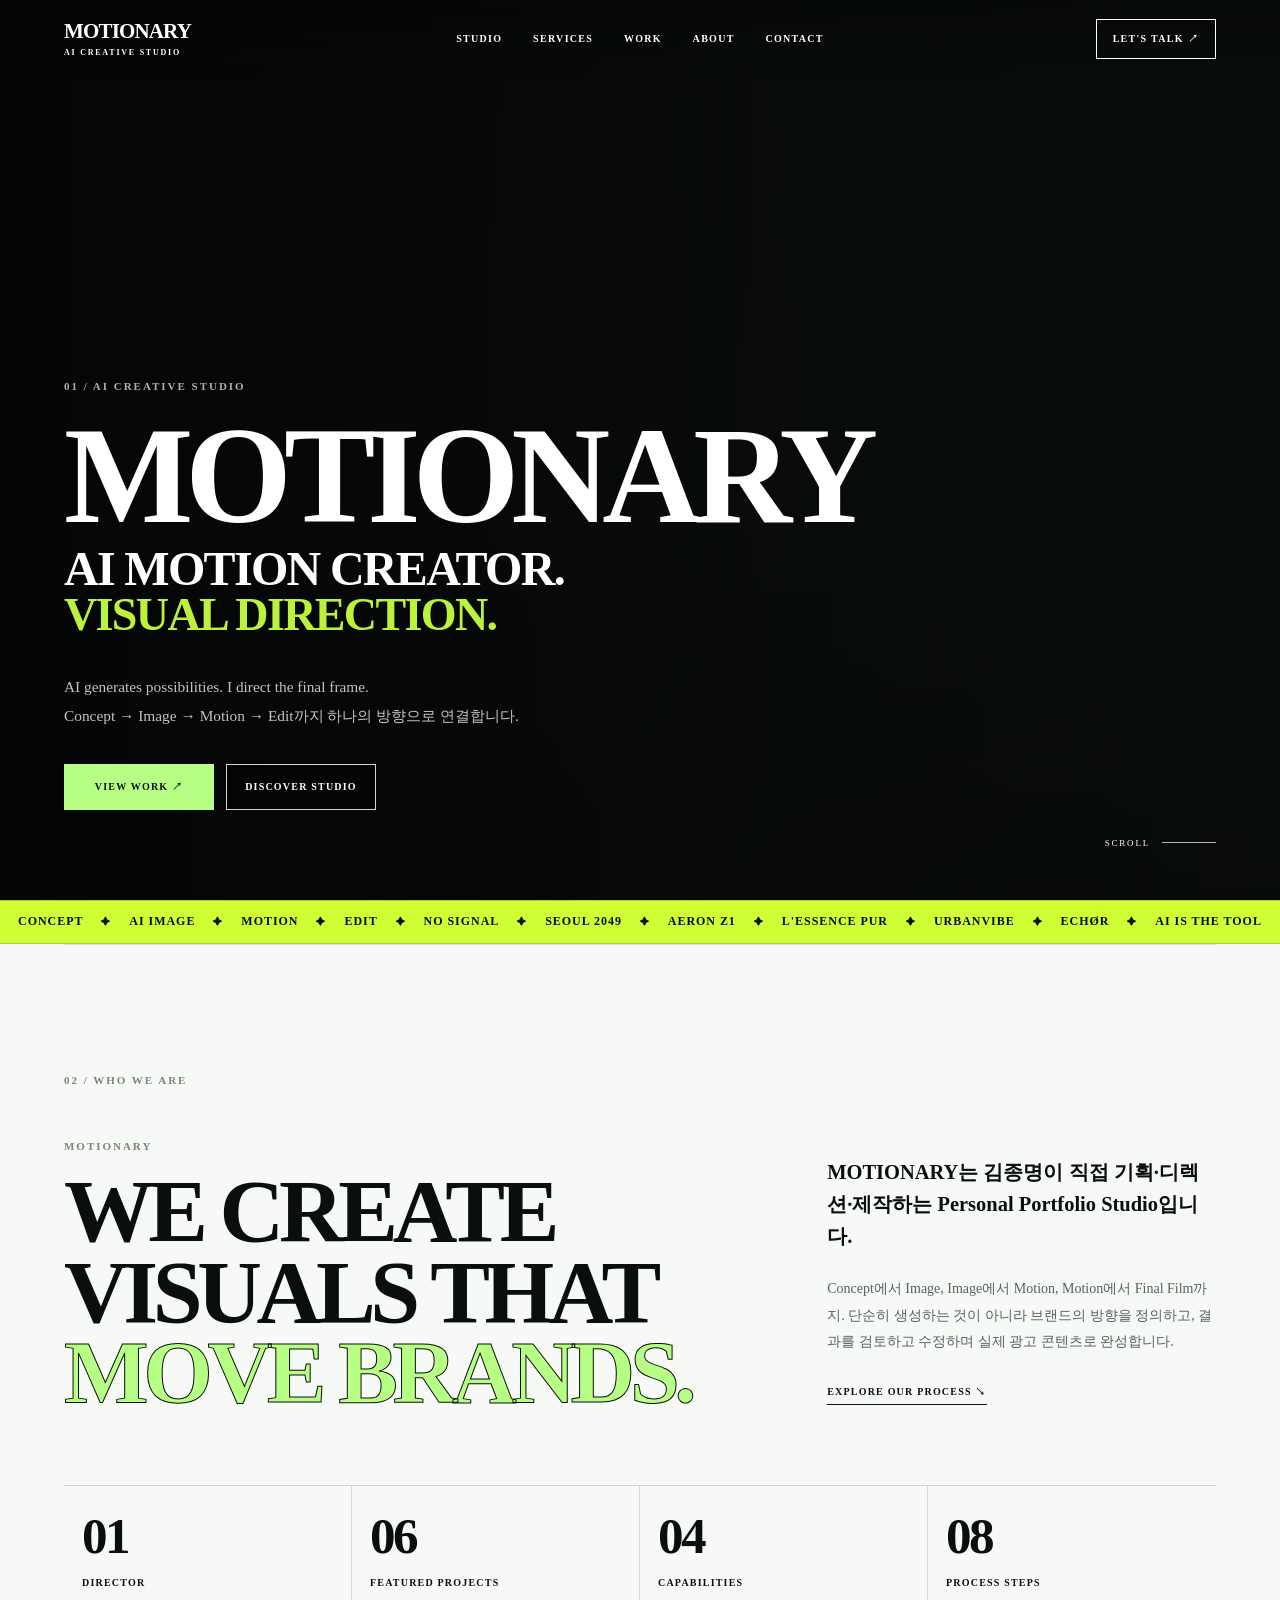
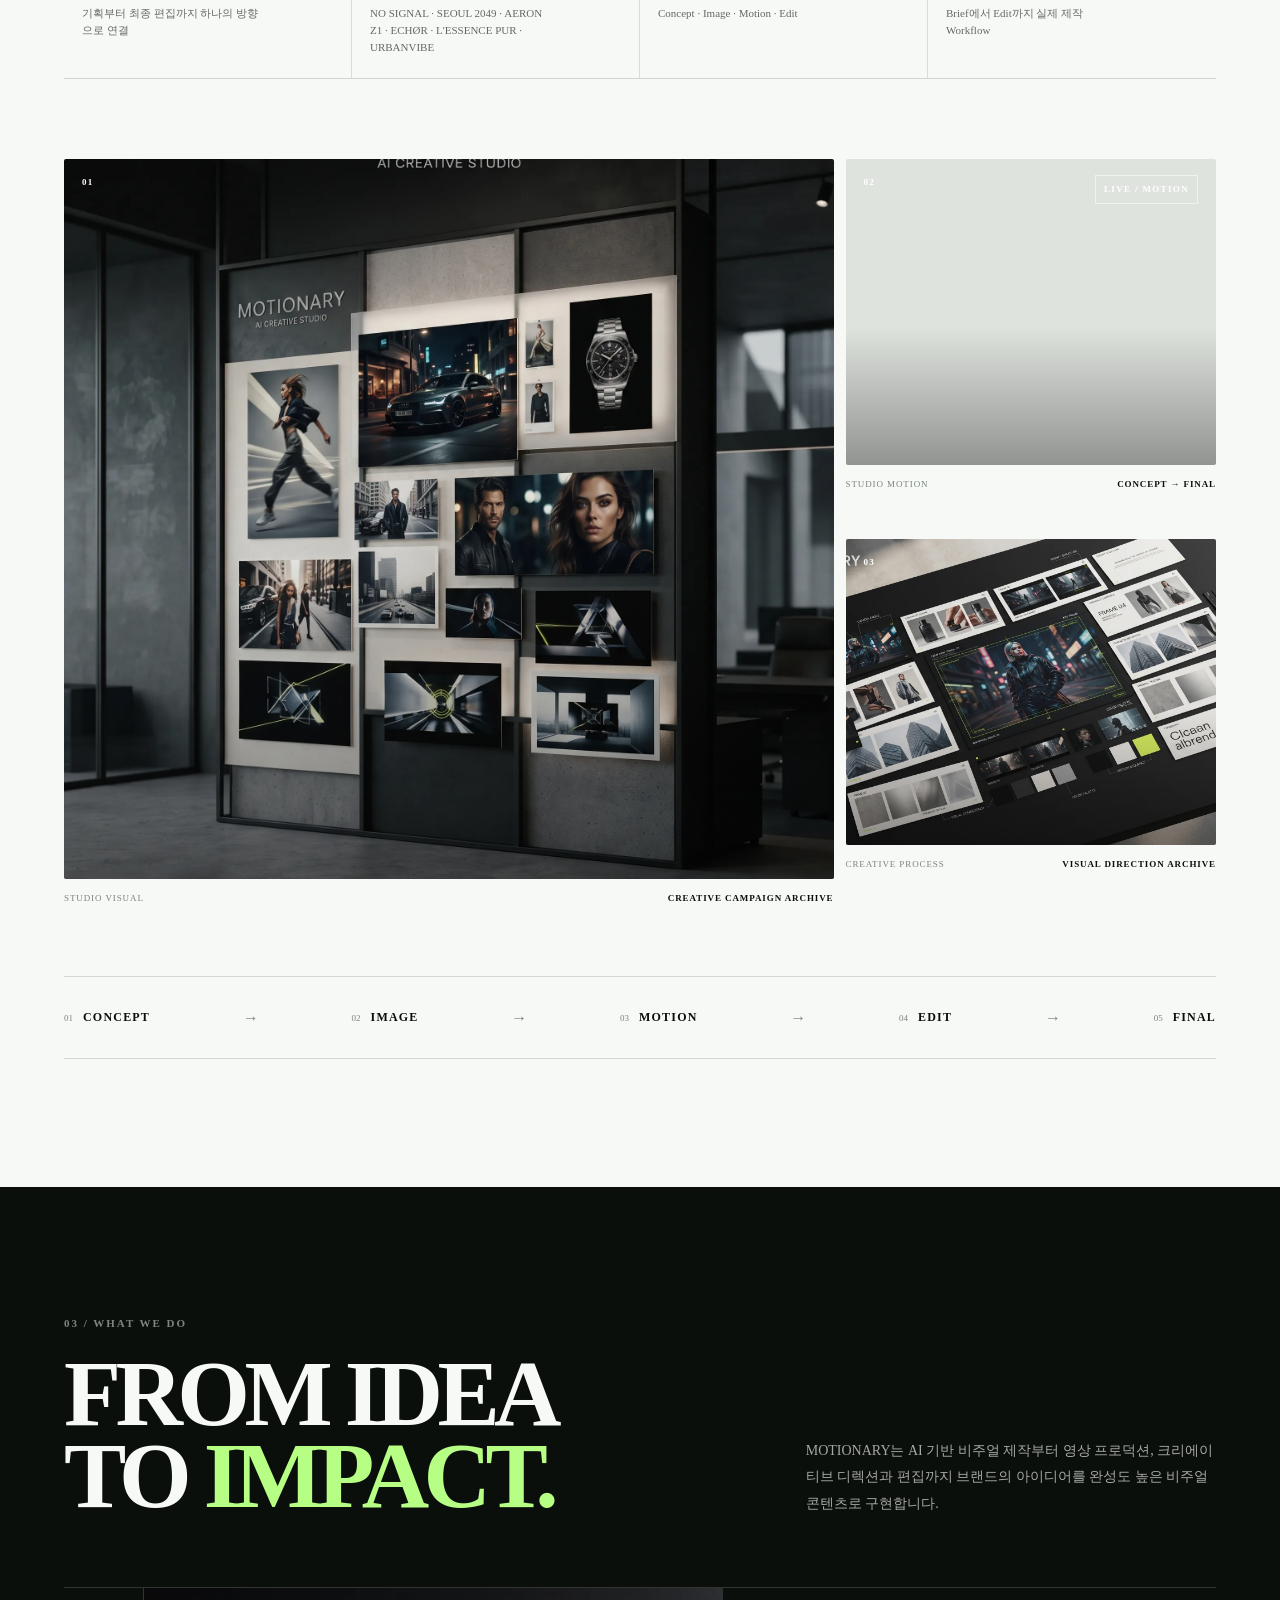
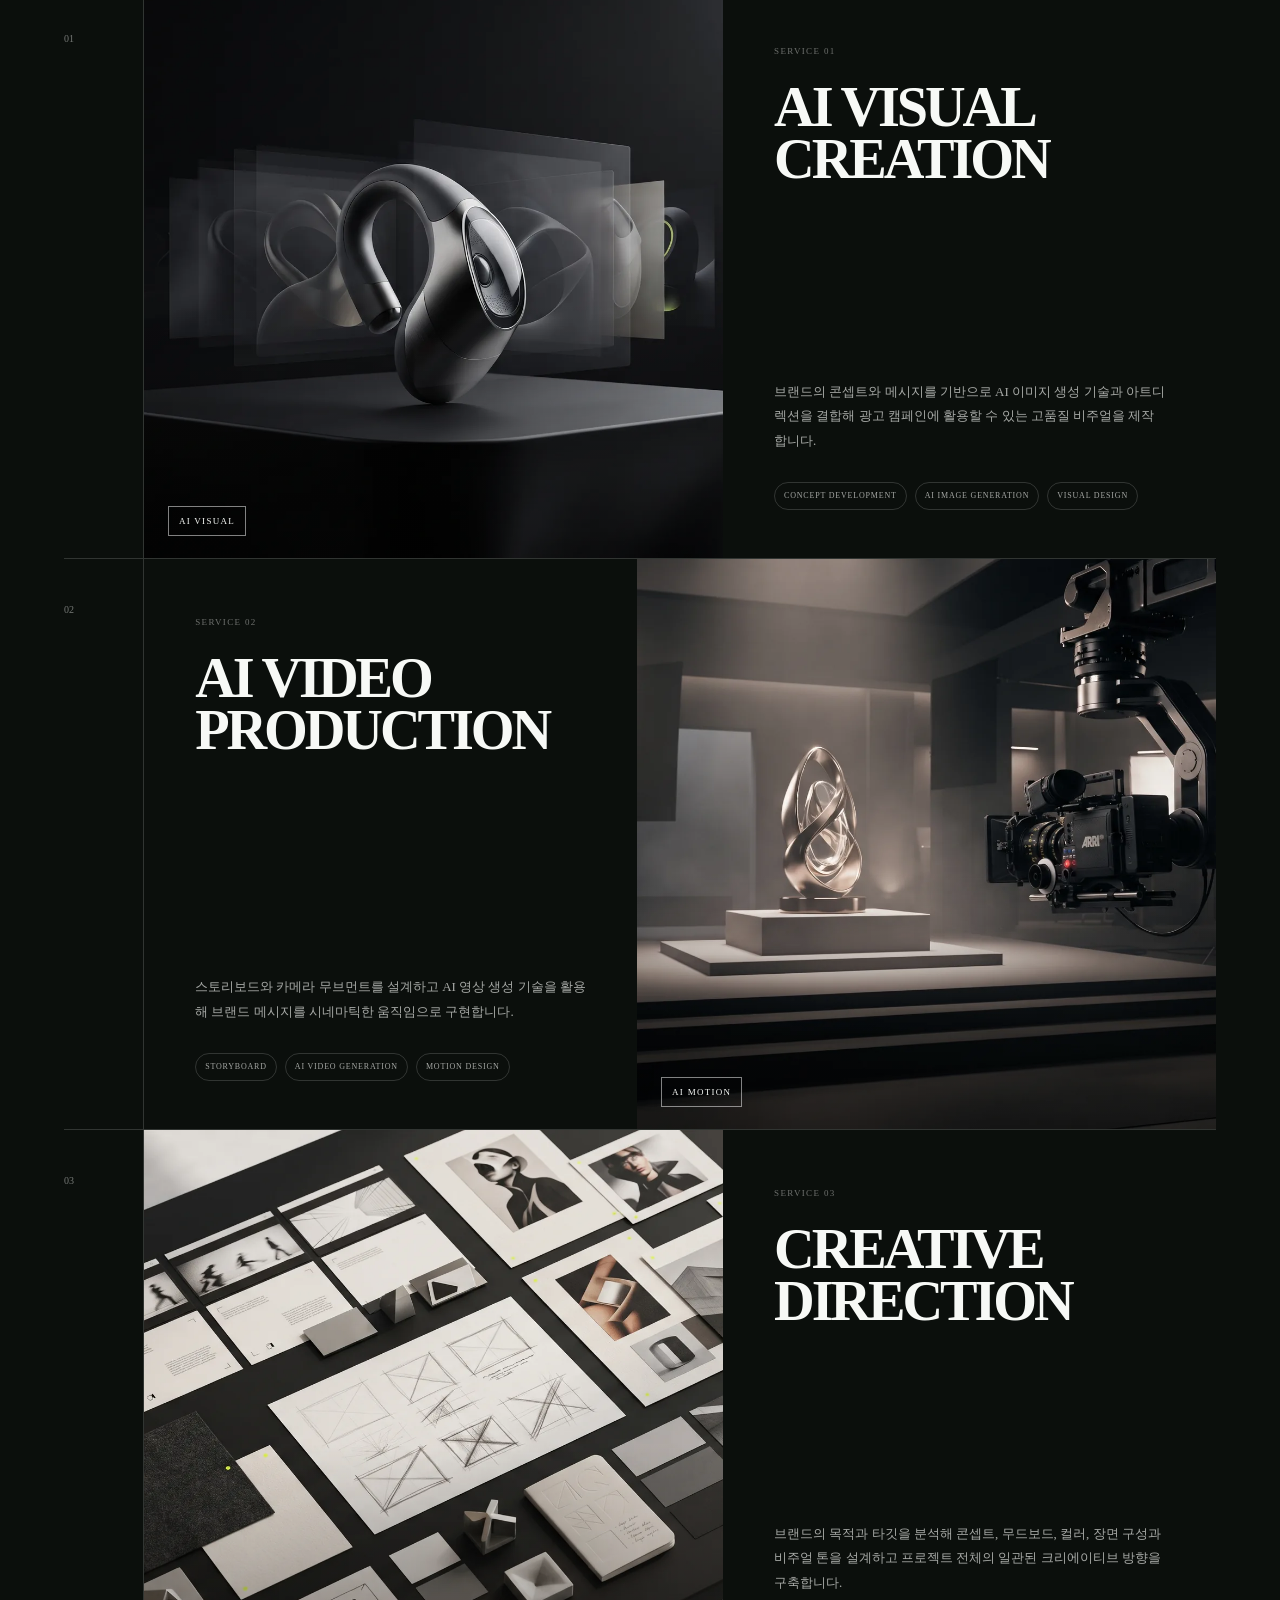
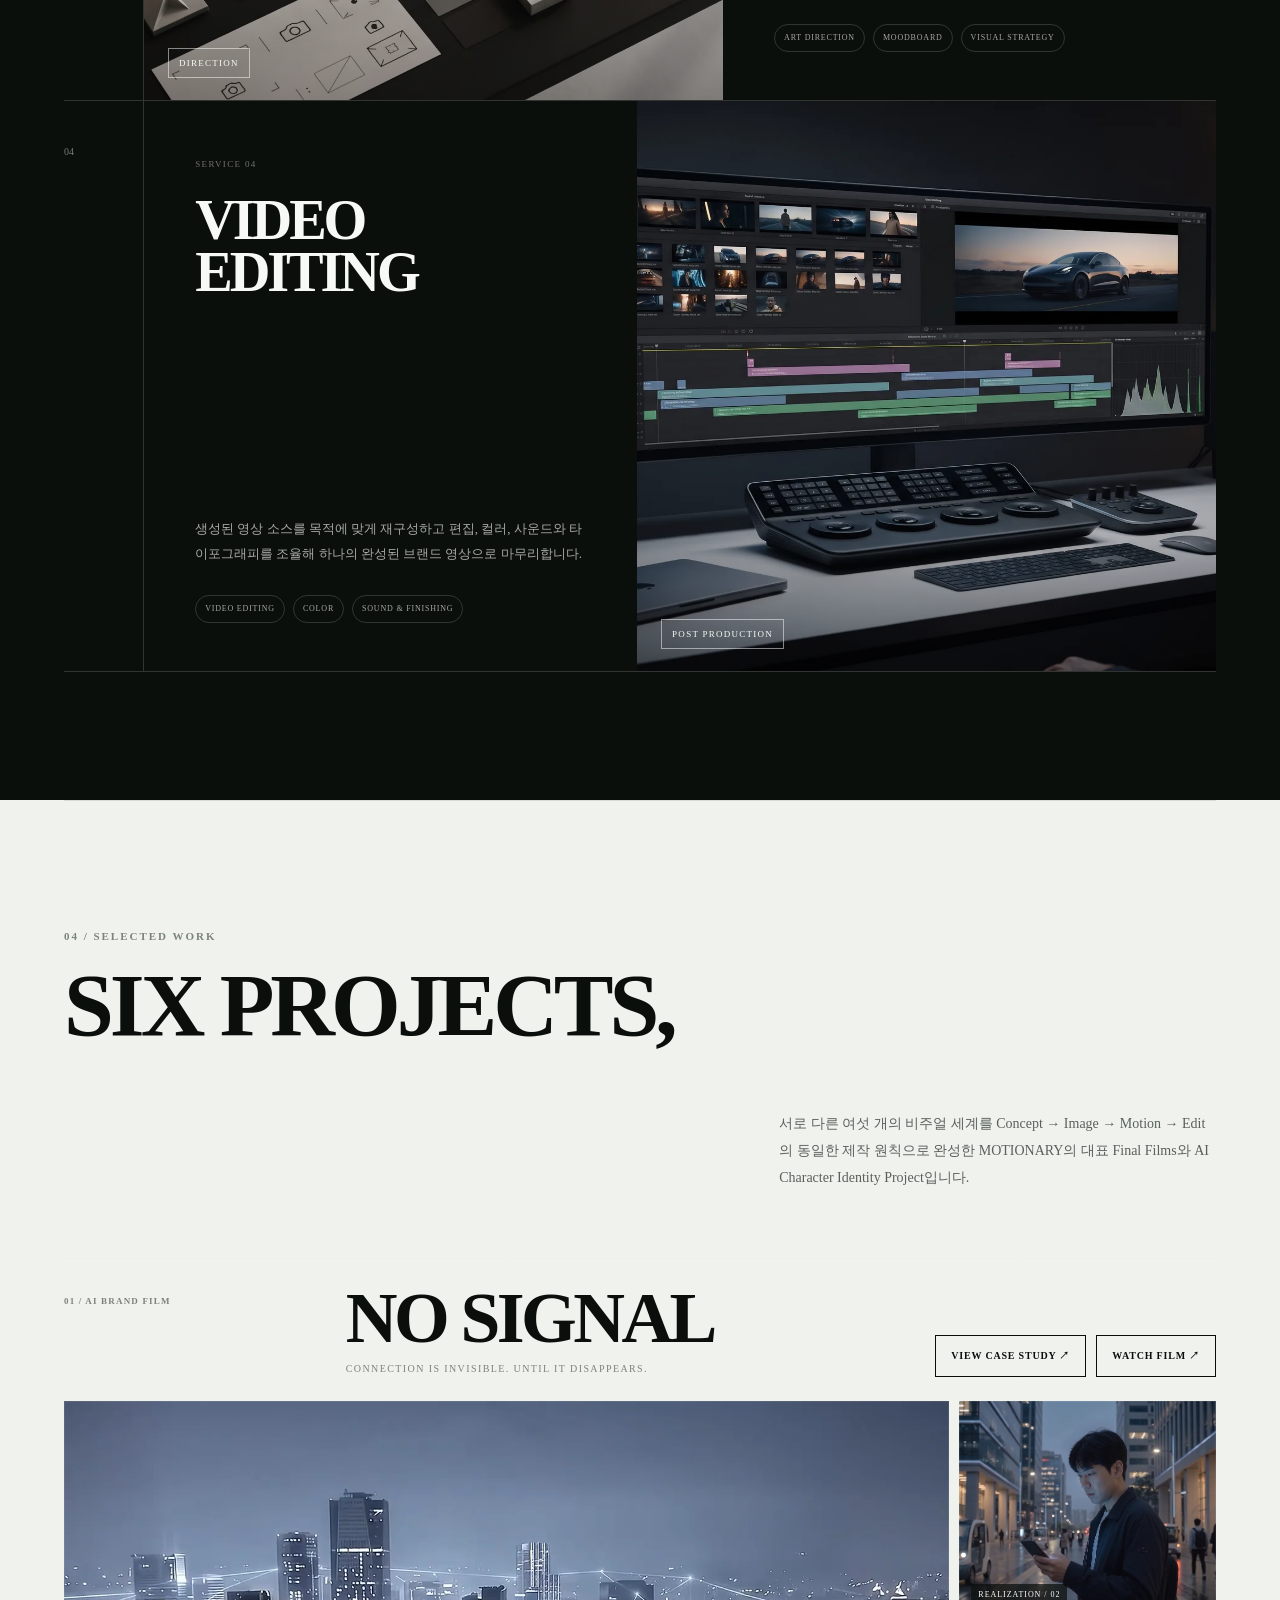
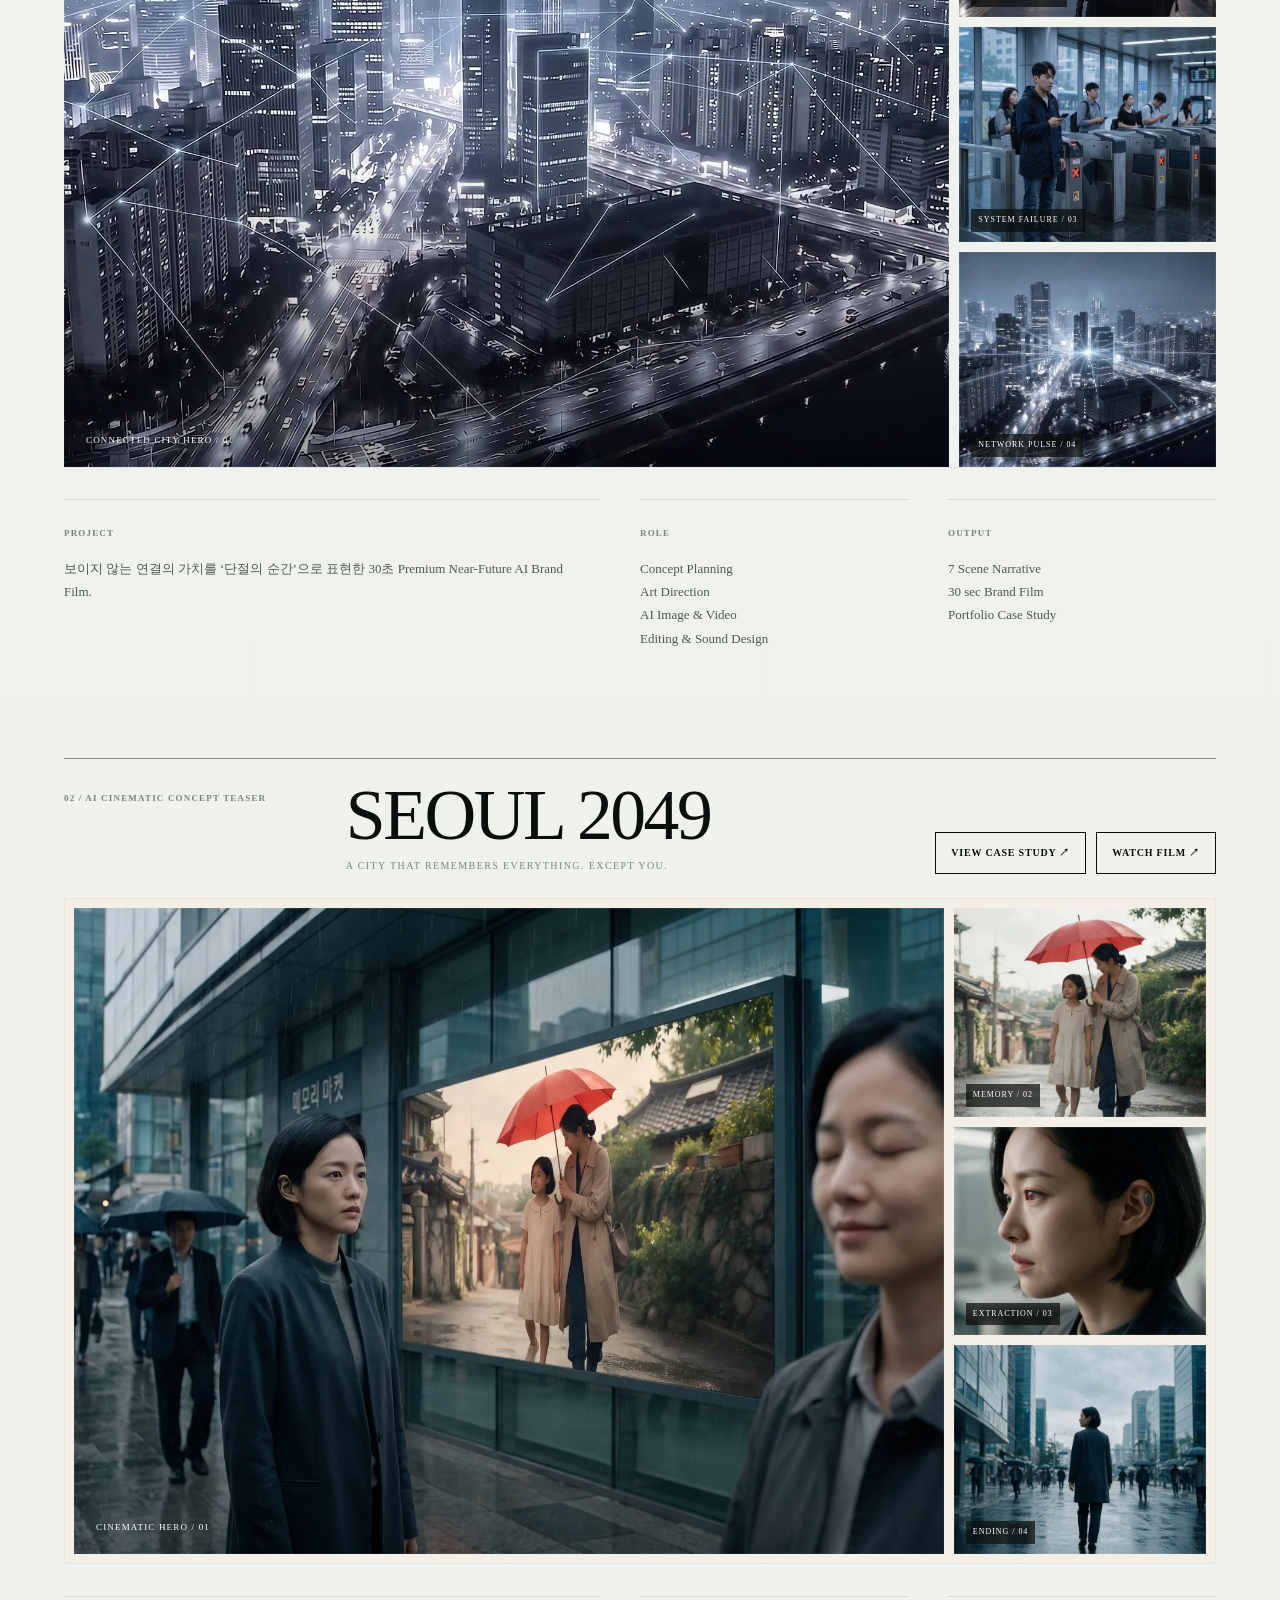
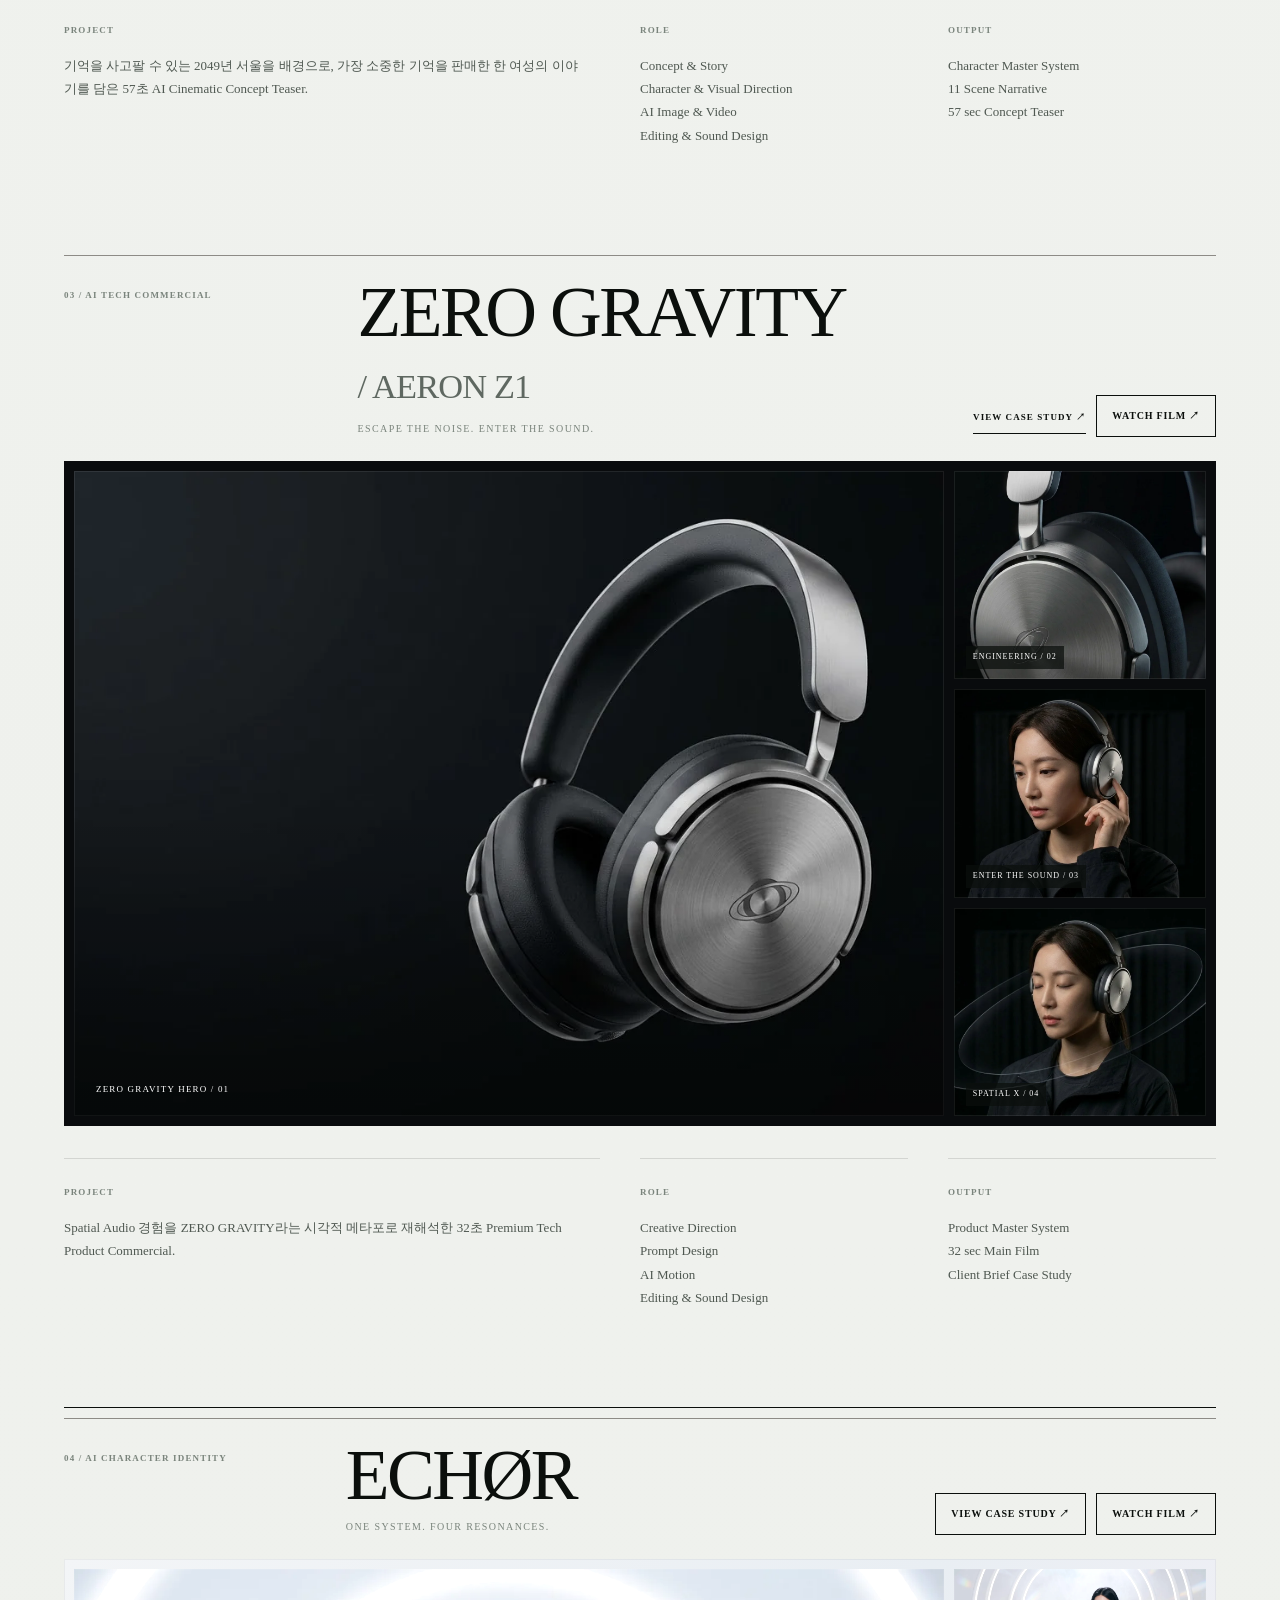
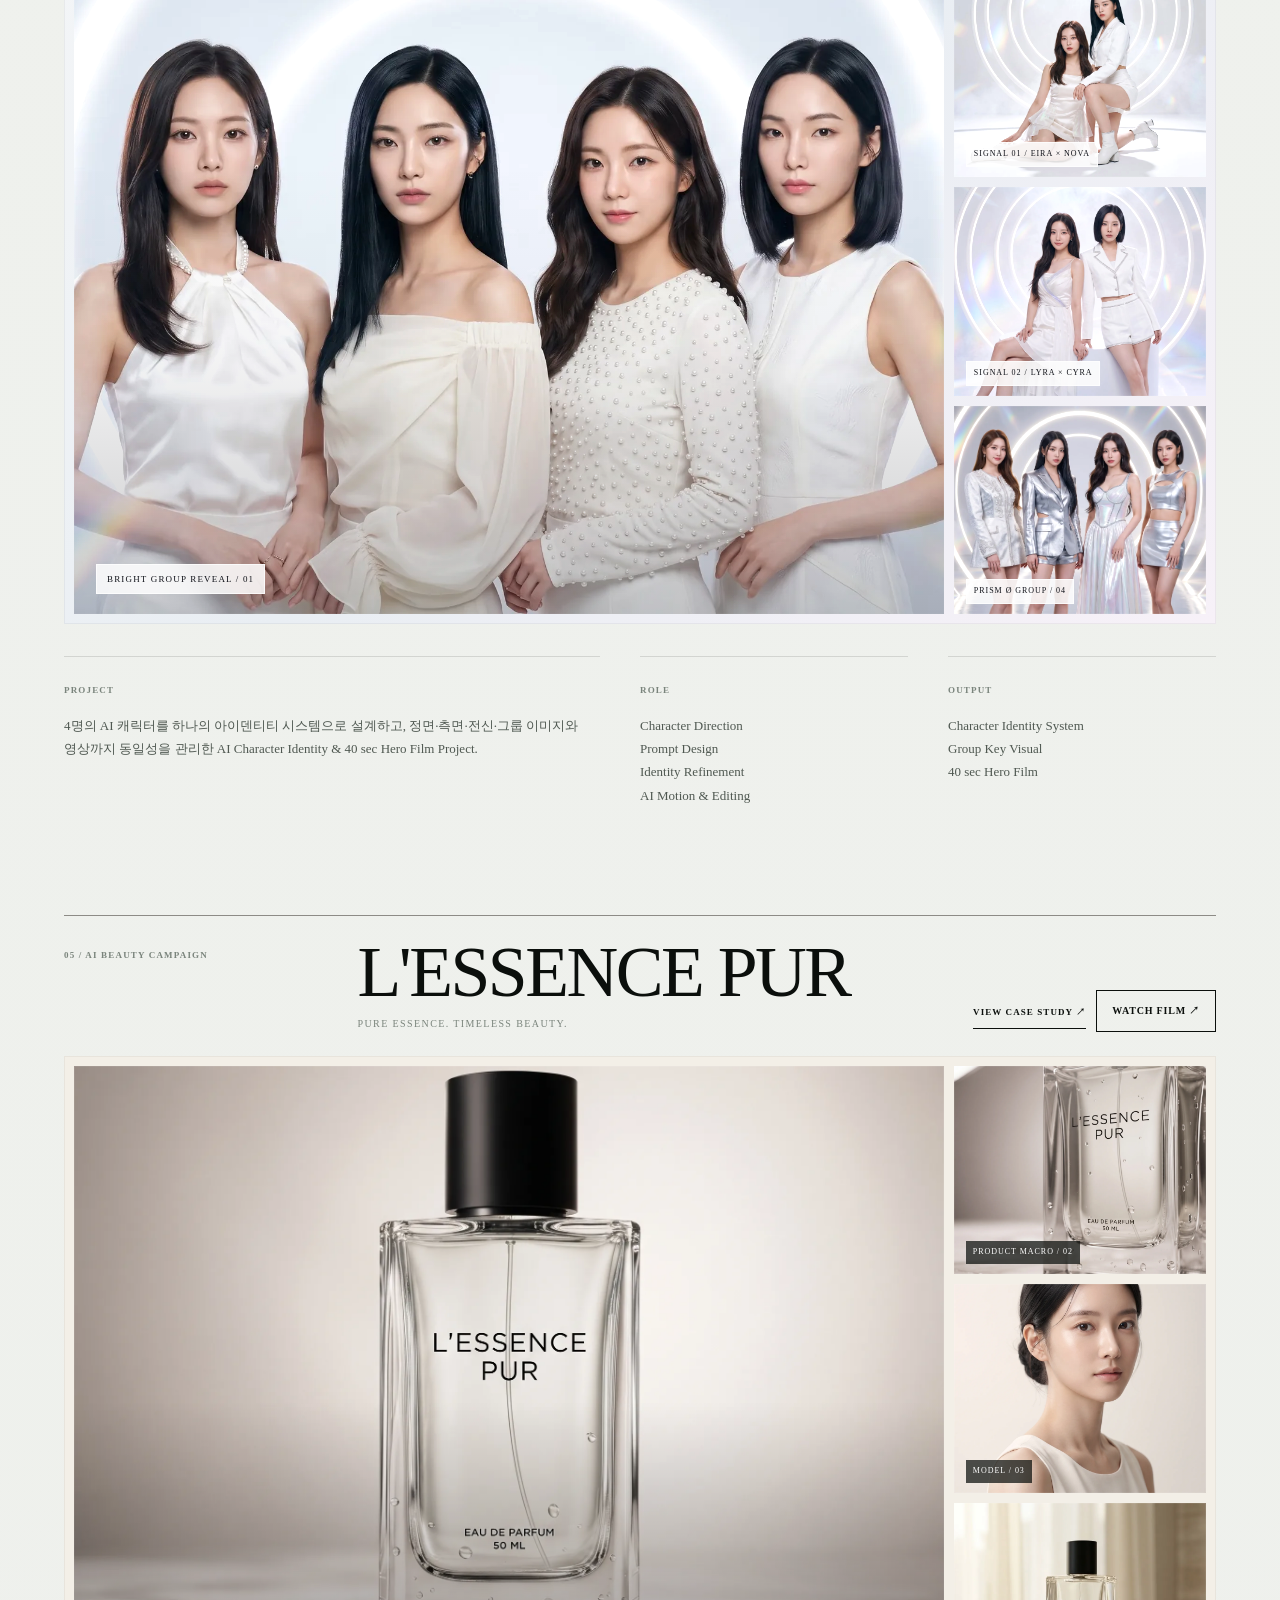
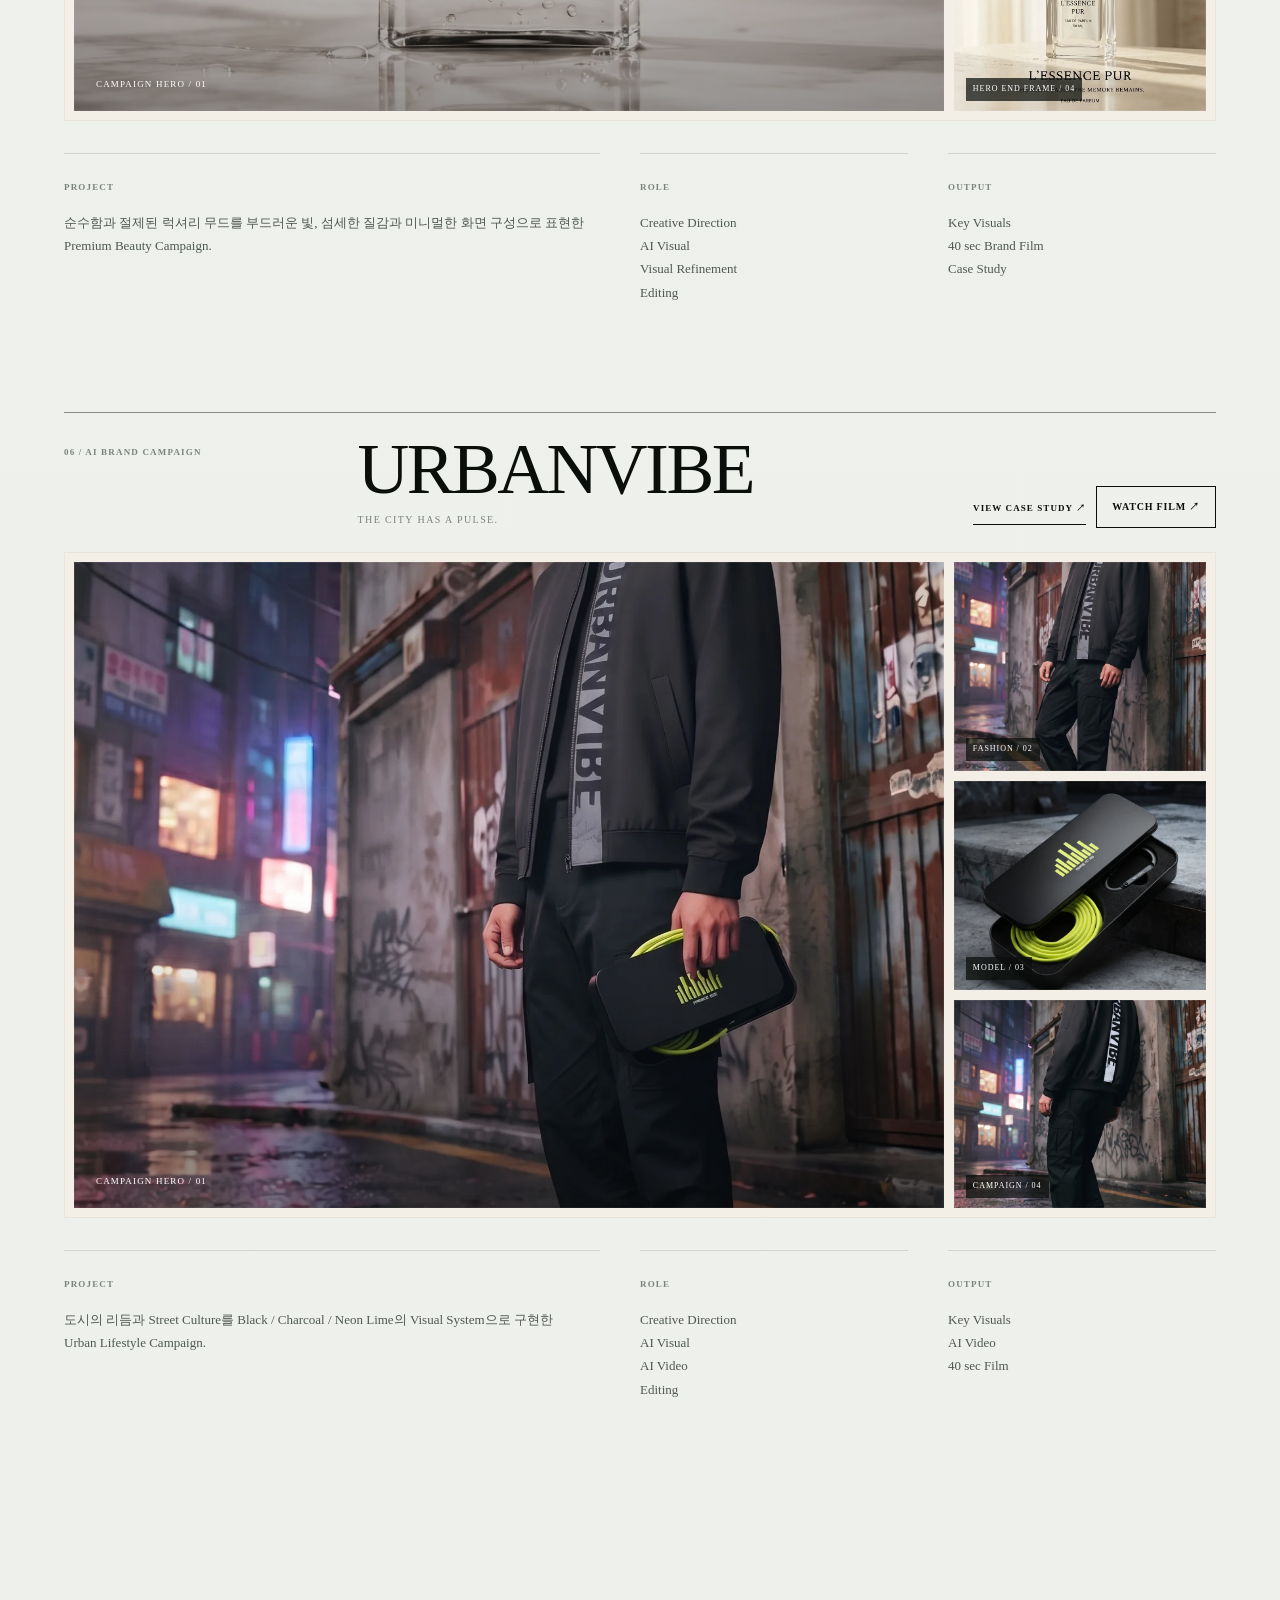
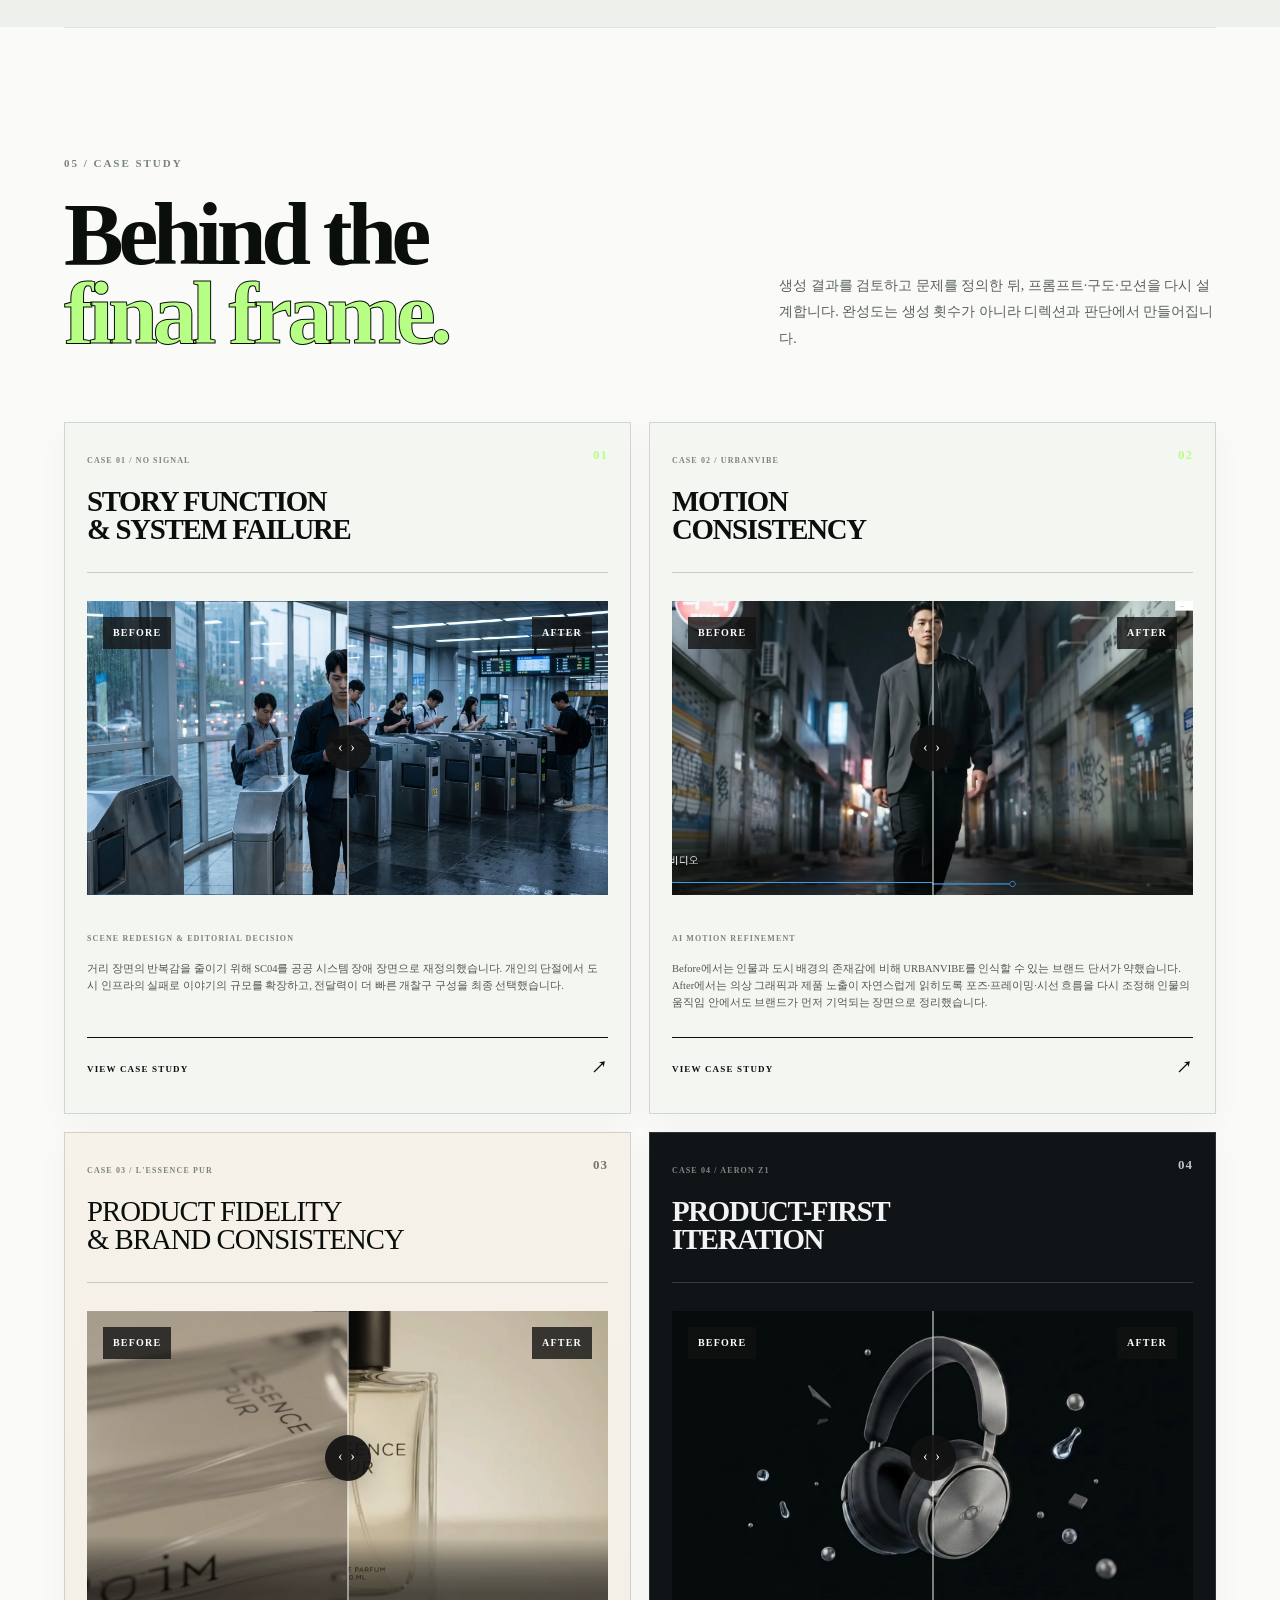
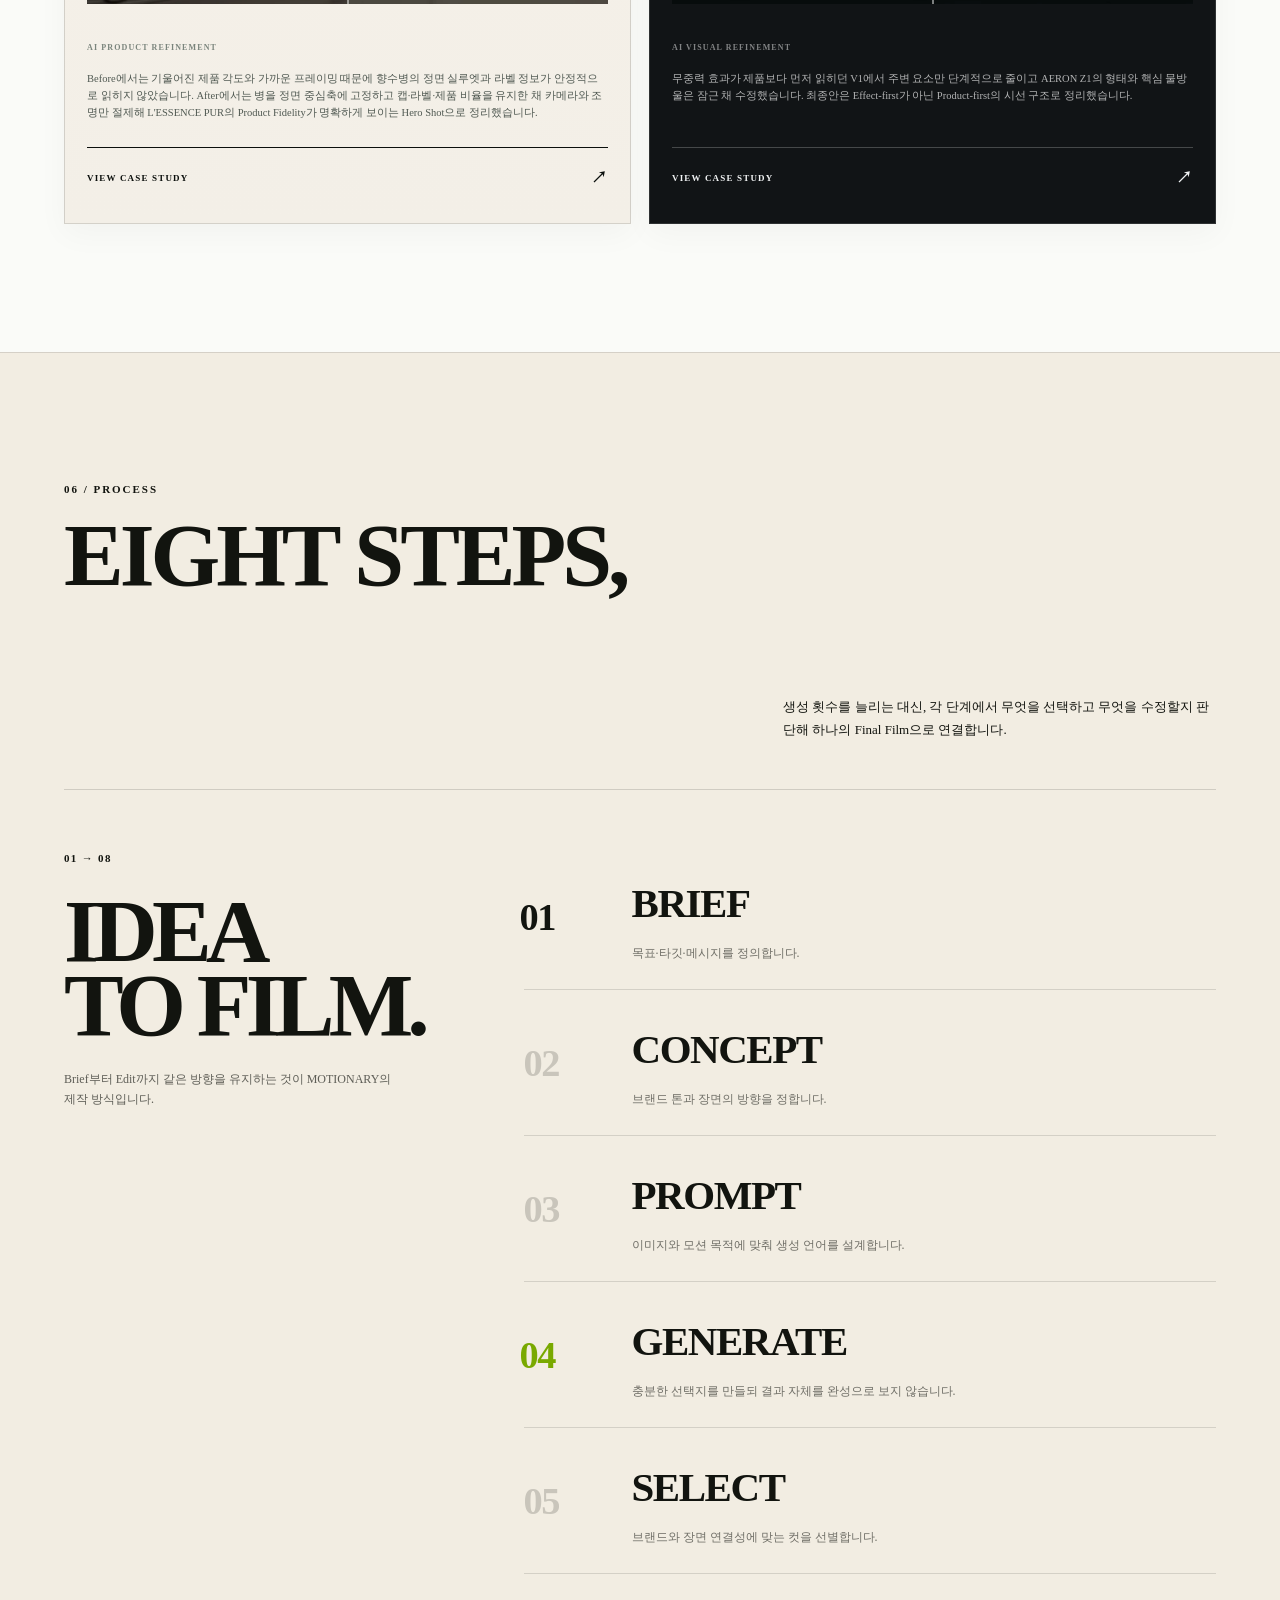
==== commit 57d9abf1: "Fix Selected Work visibility" ====
--- a/index.html
+++ b/index.html
@@ -454,7 +454,7 @@
 <!-- =========================================================
      04 SELECTED WORK
 ========================================================= -->
-<section class="work-section reveal-section" id="projects">
+<section class="work-section" id="projects">
 <div class="container">
 <div class="section-heading-split">
 <div>
